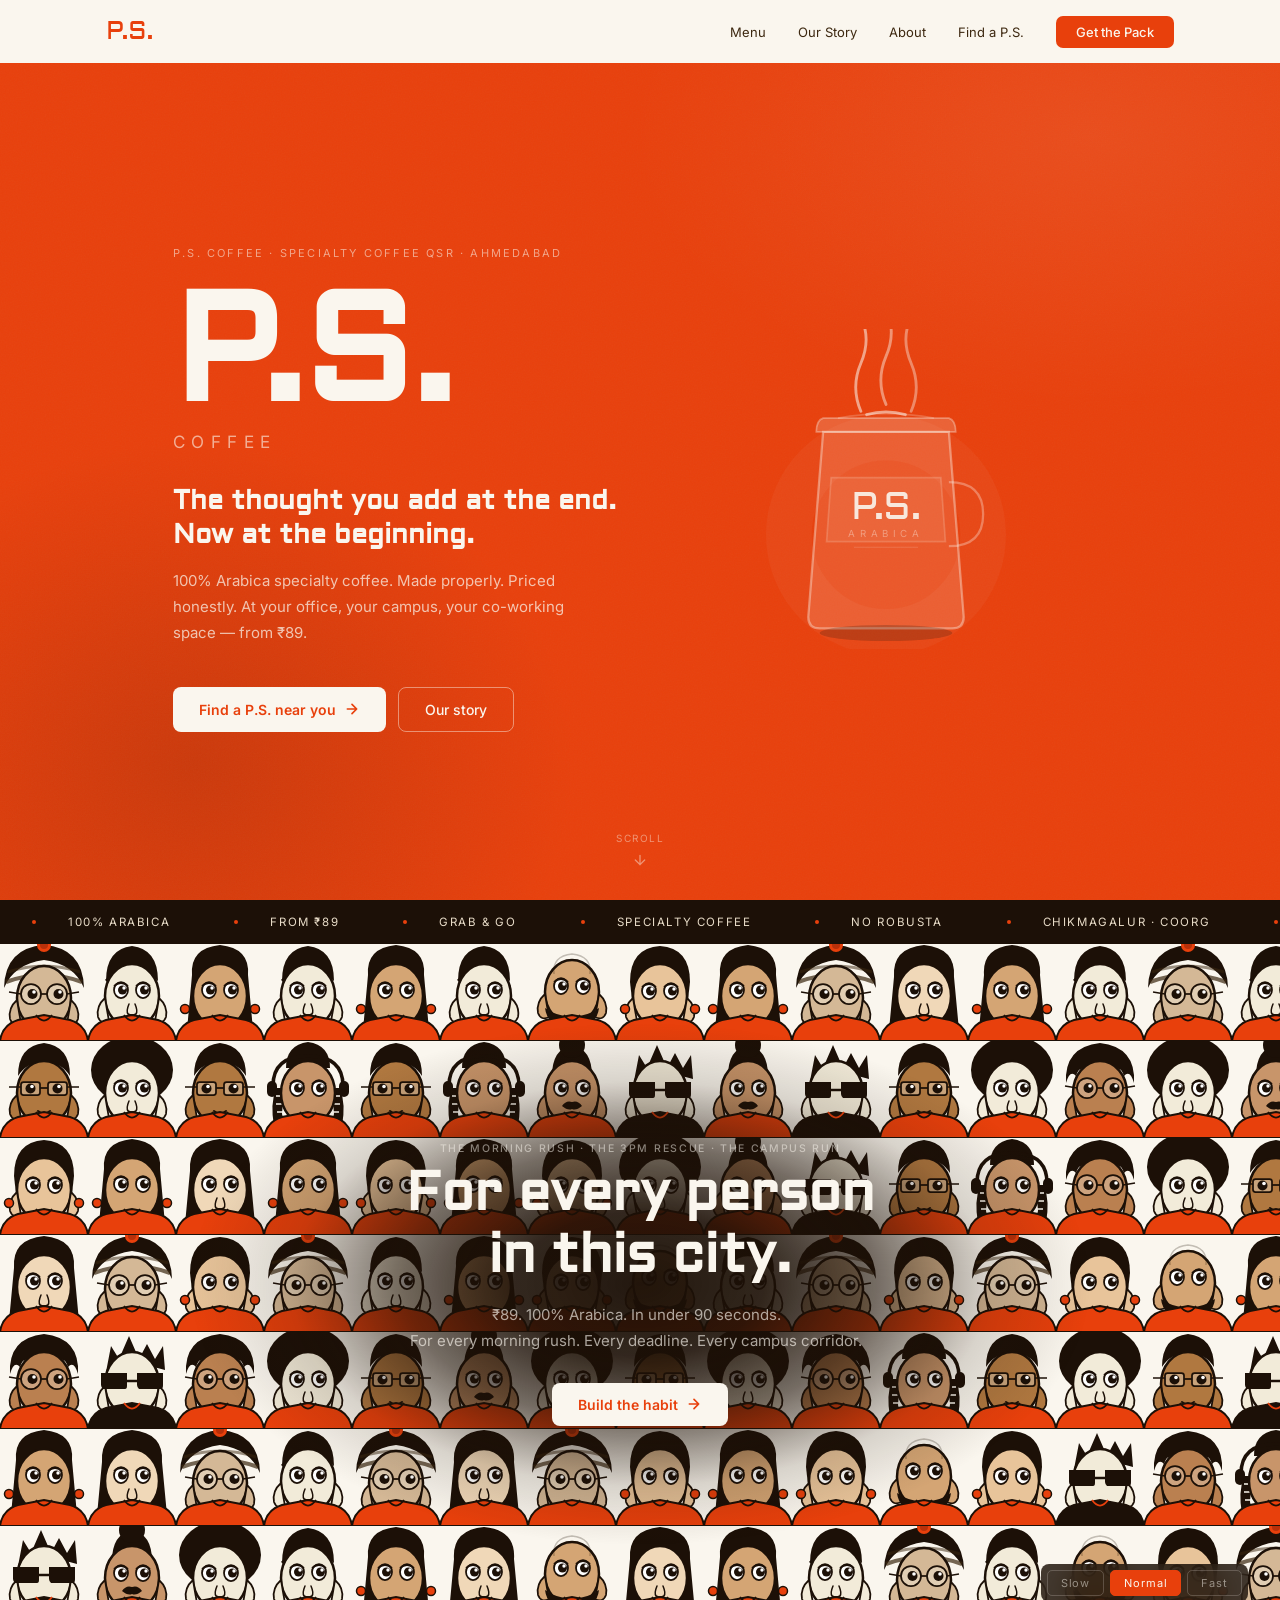
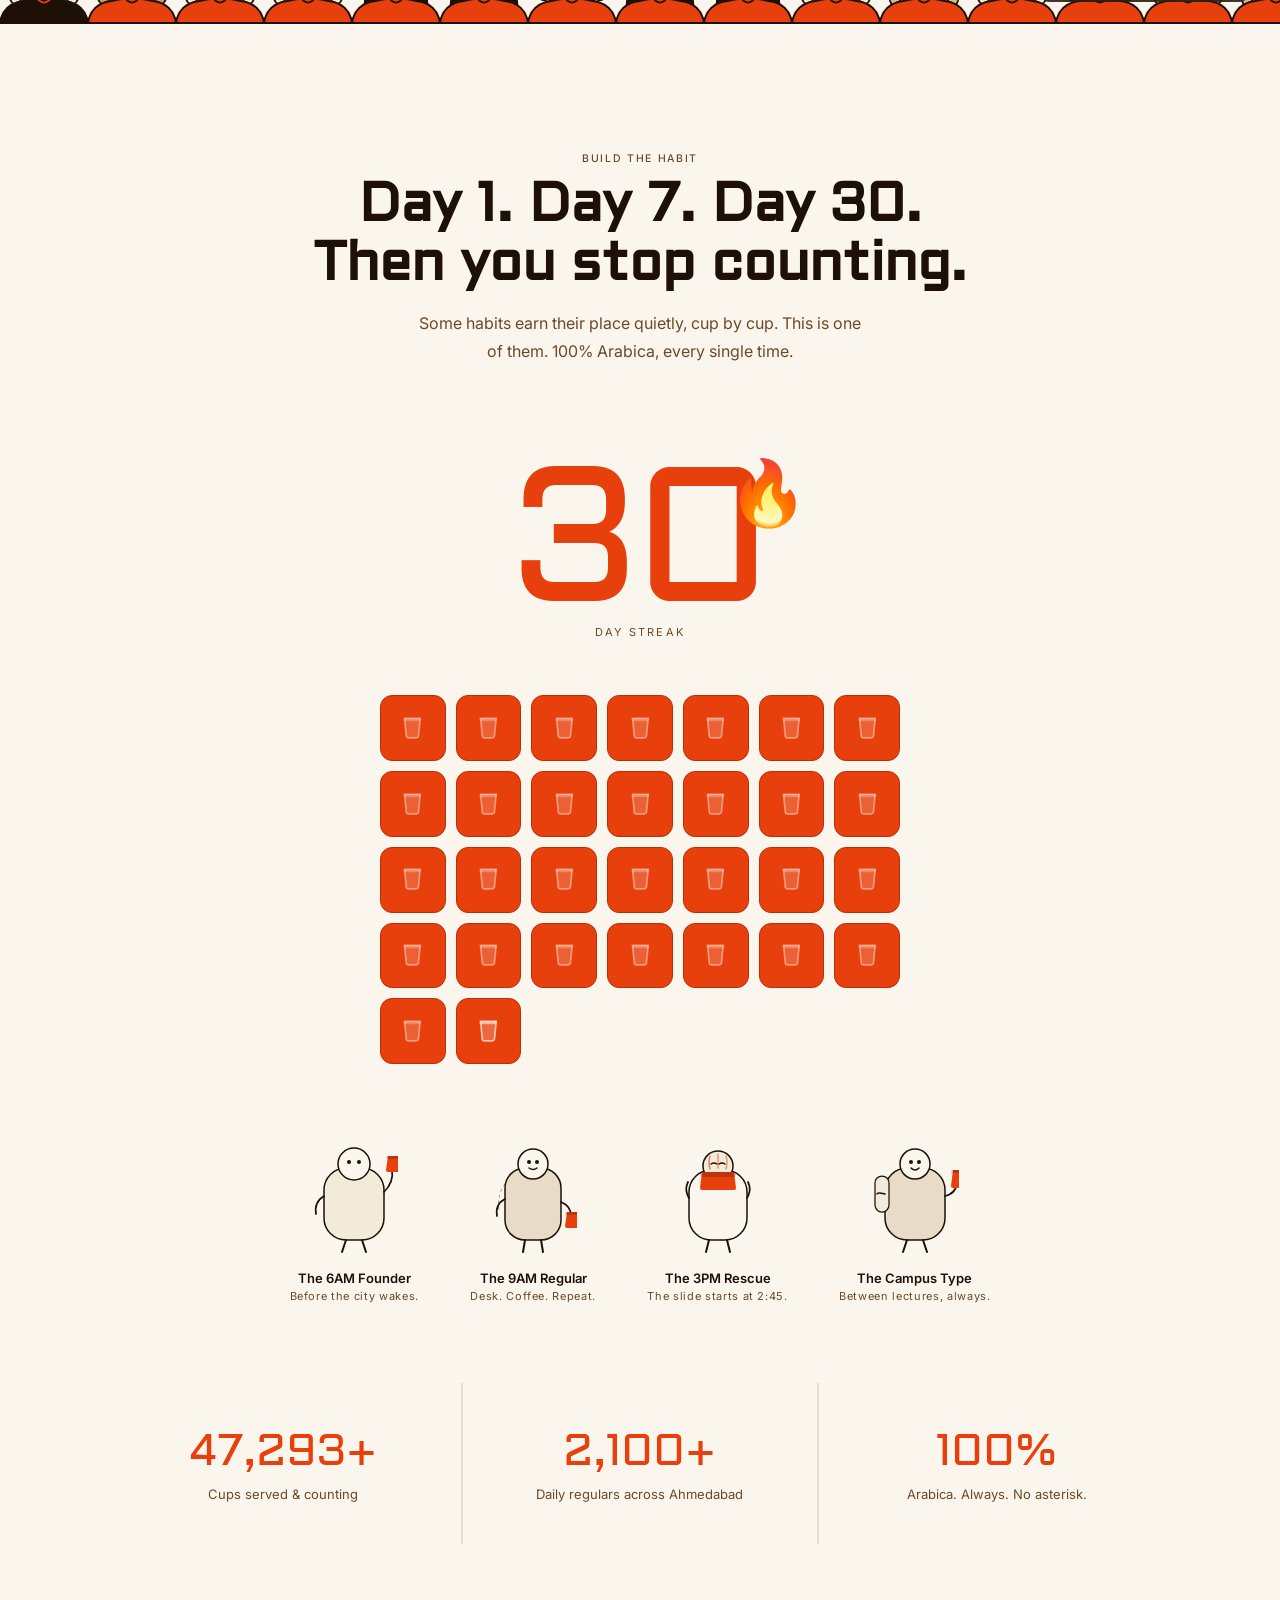
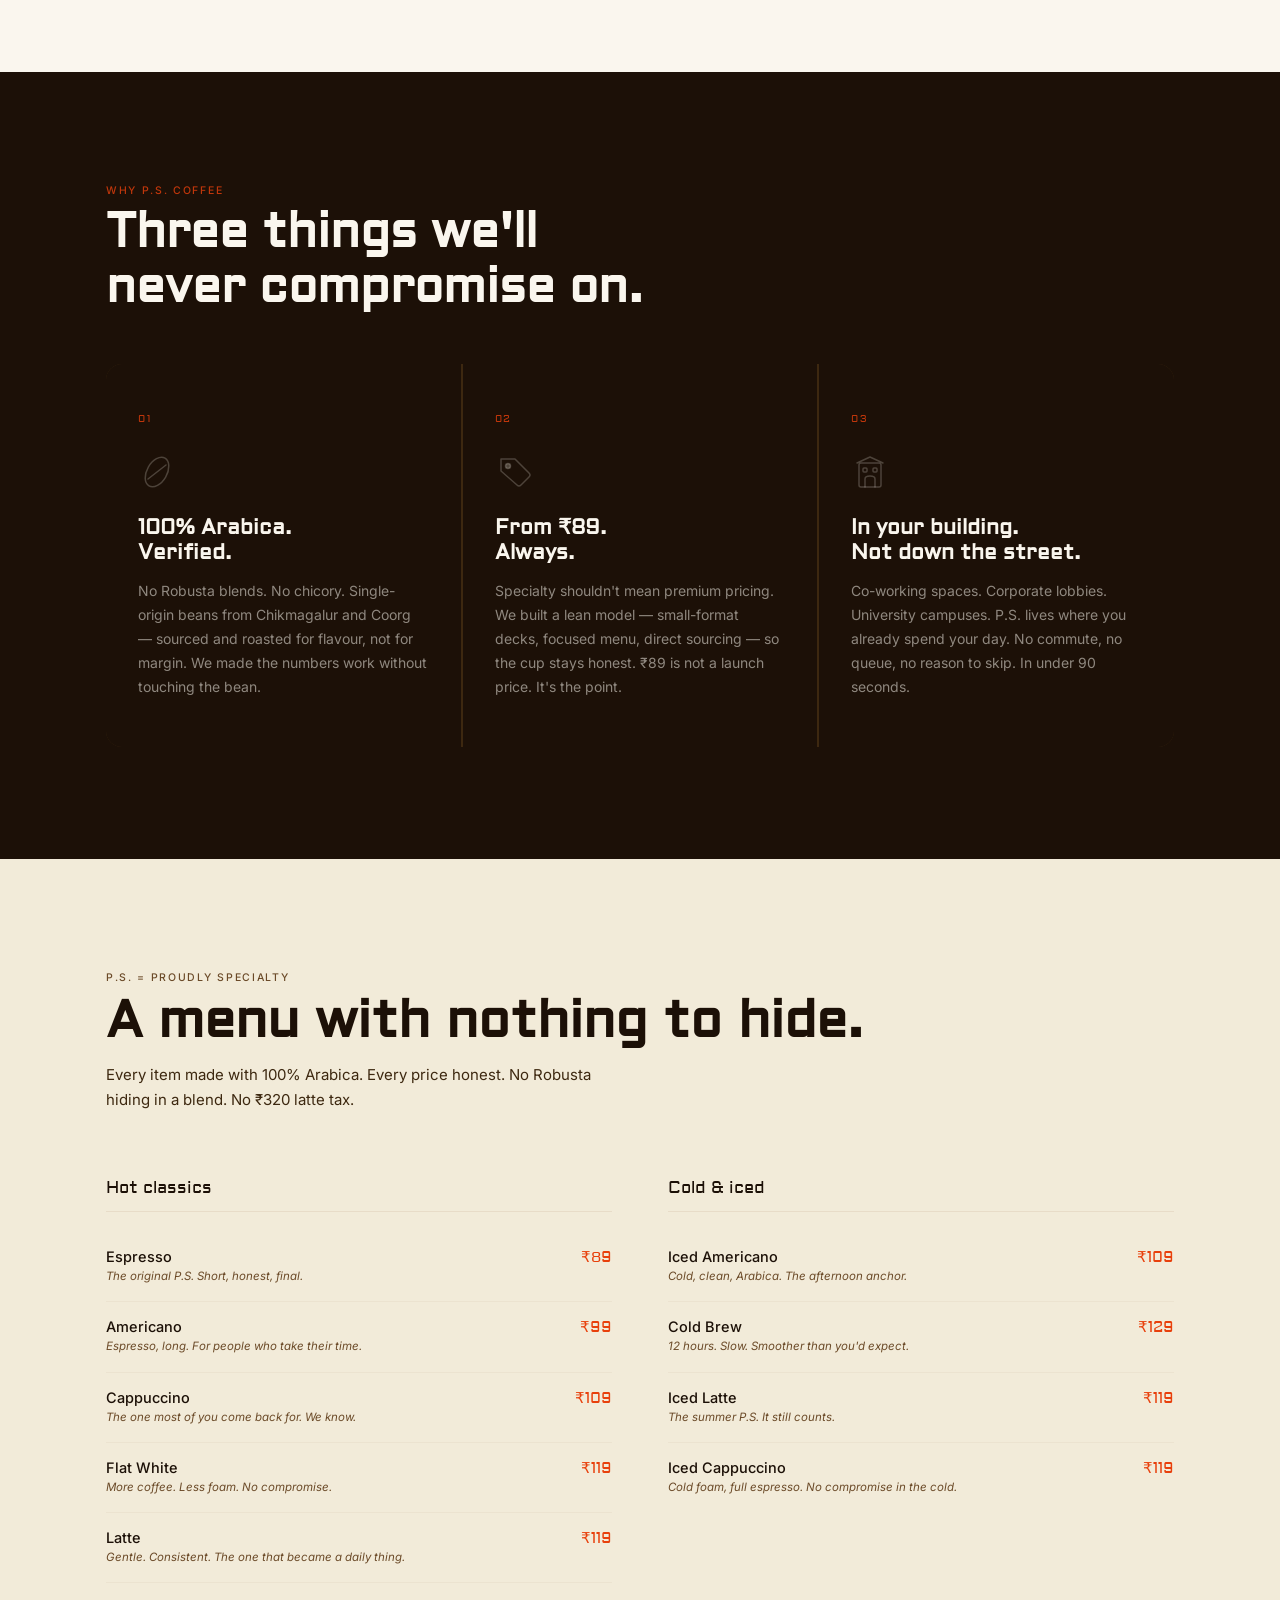
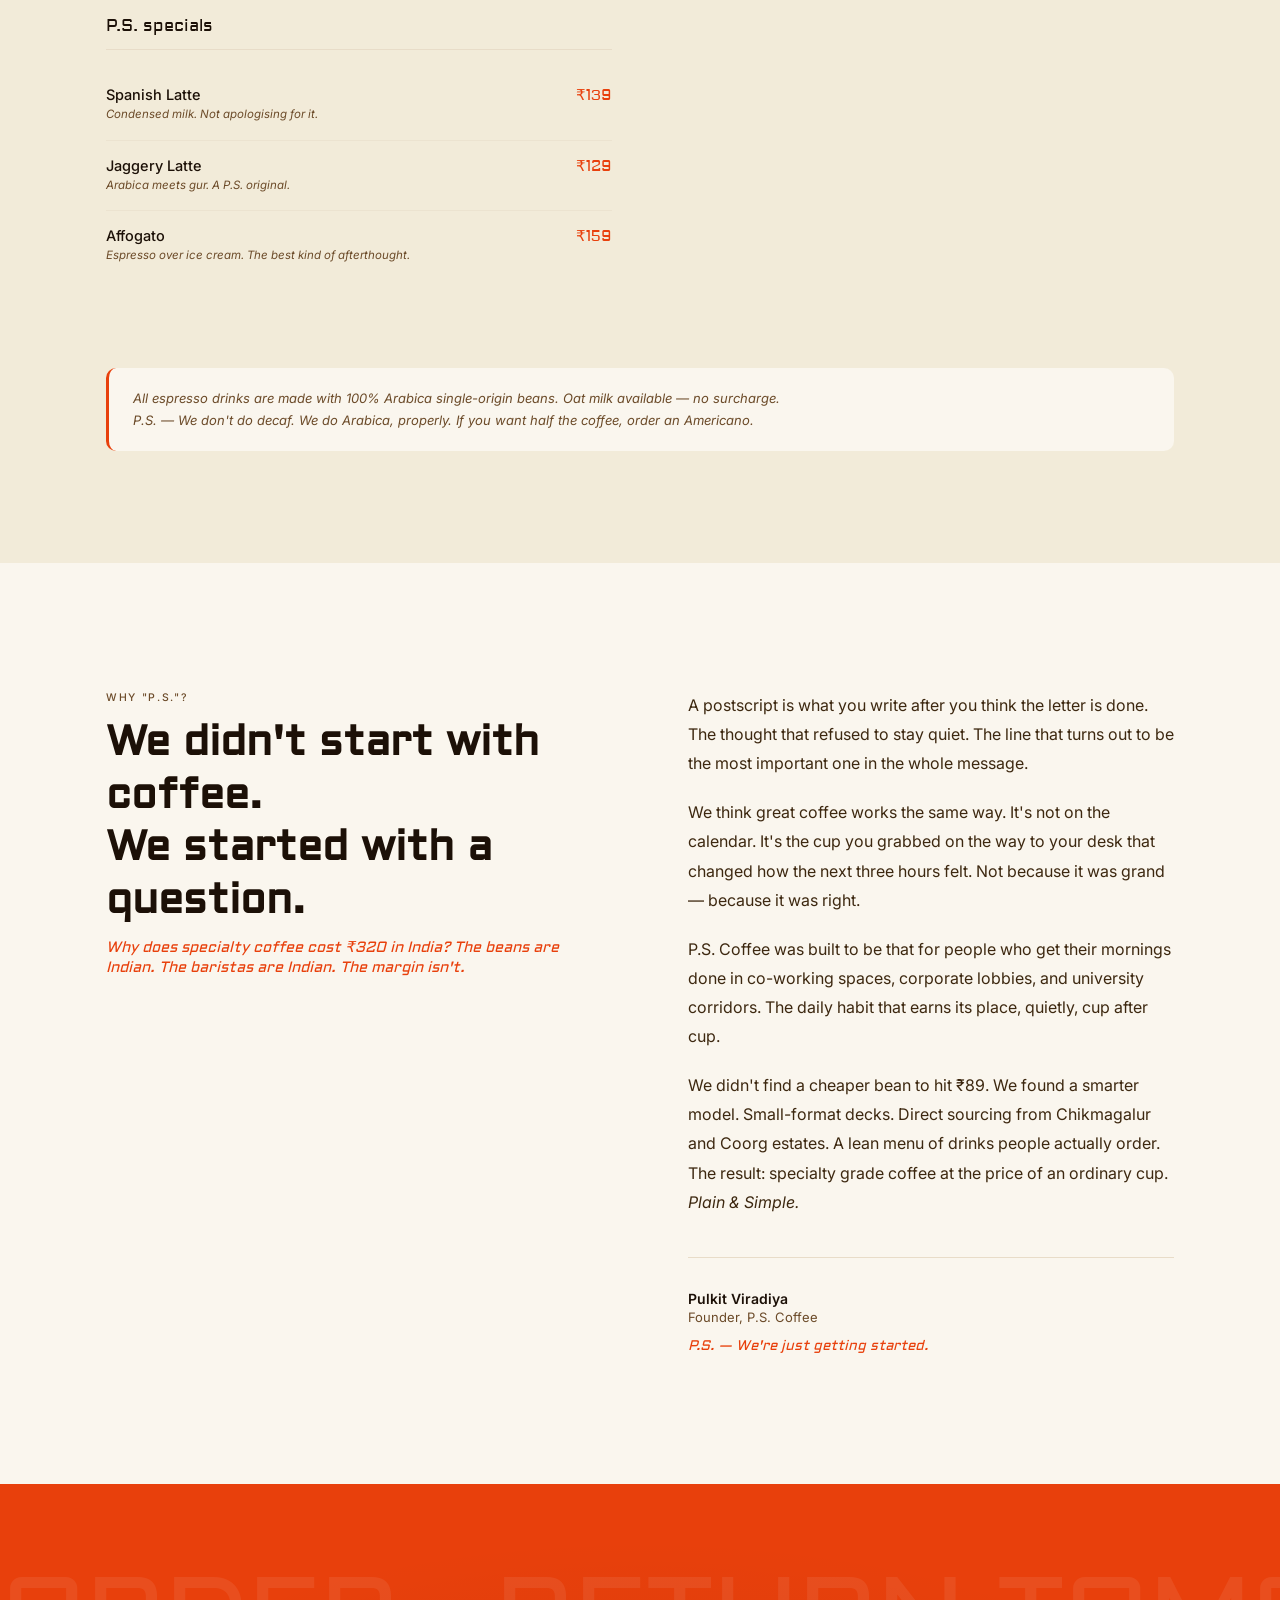
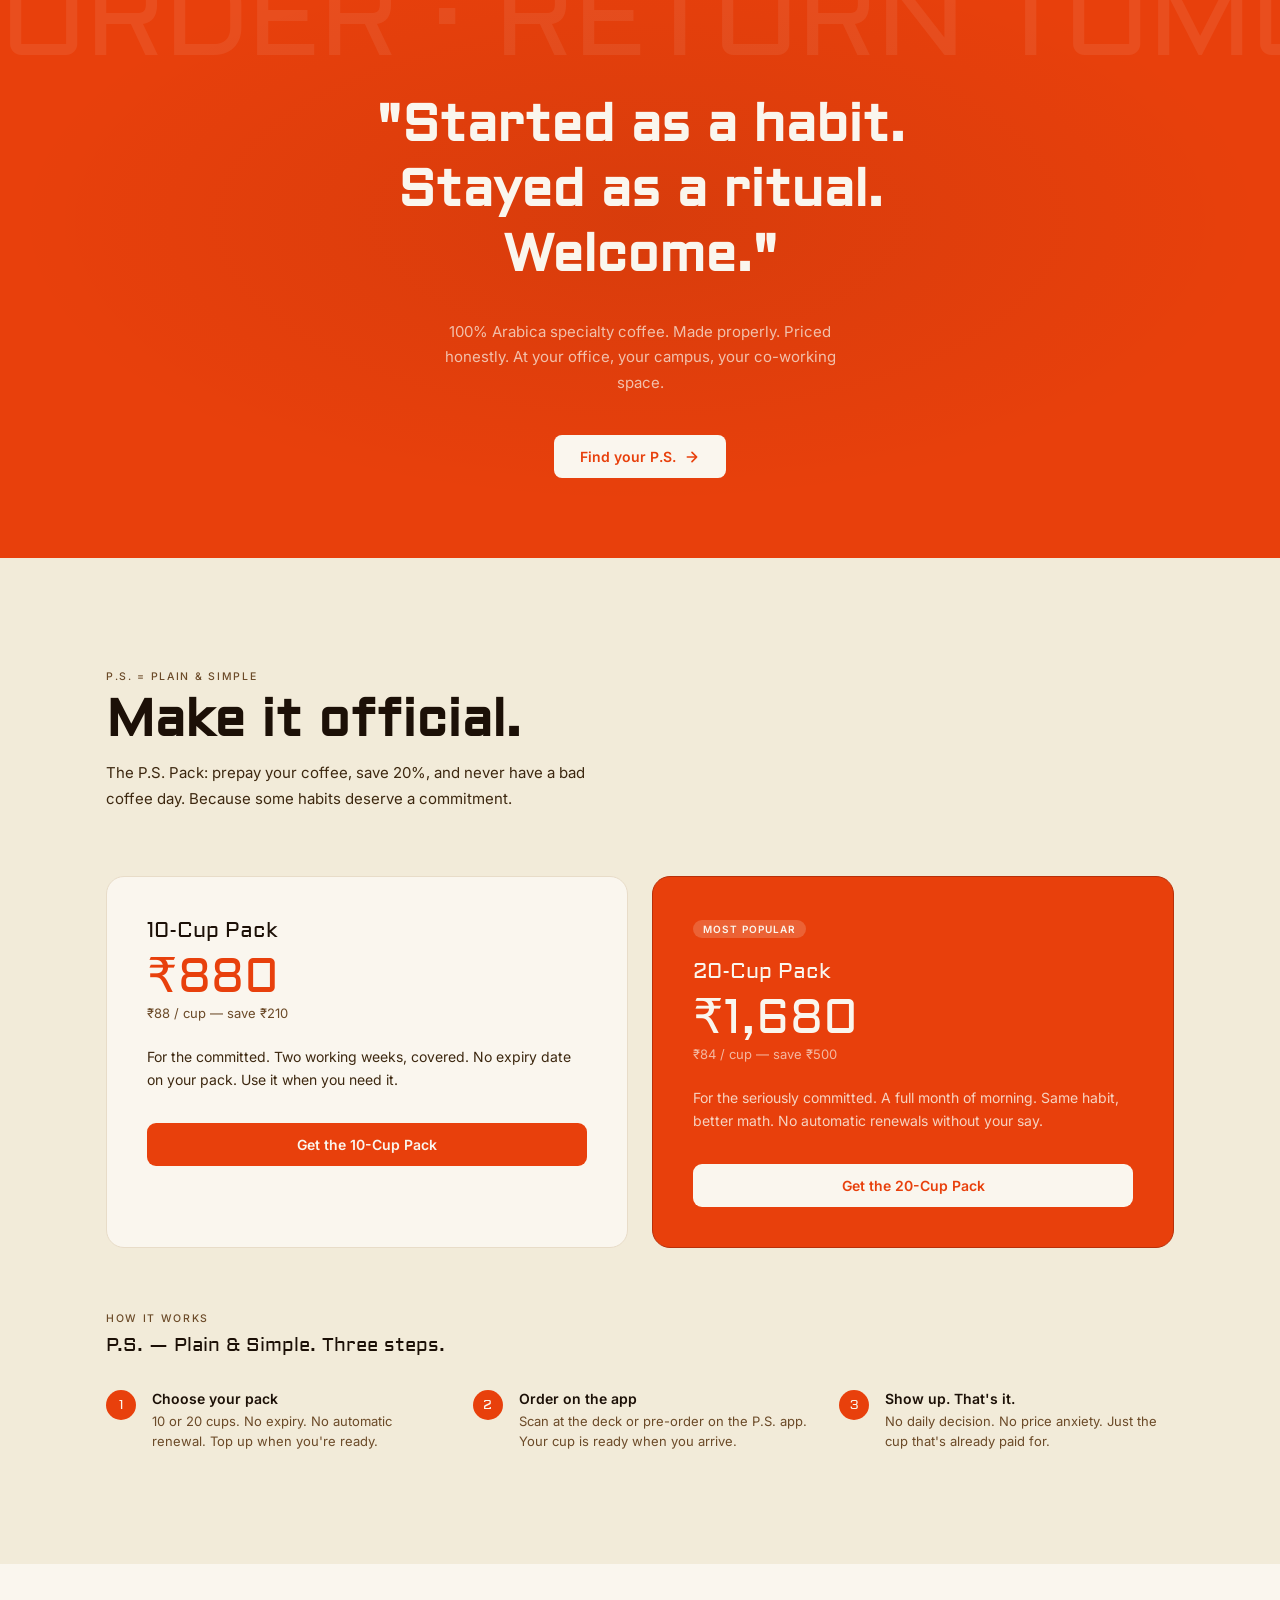
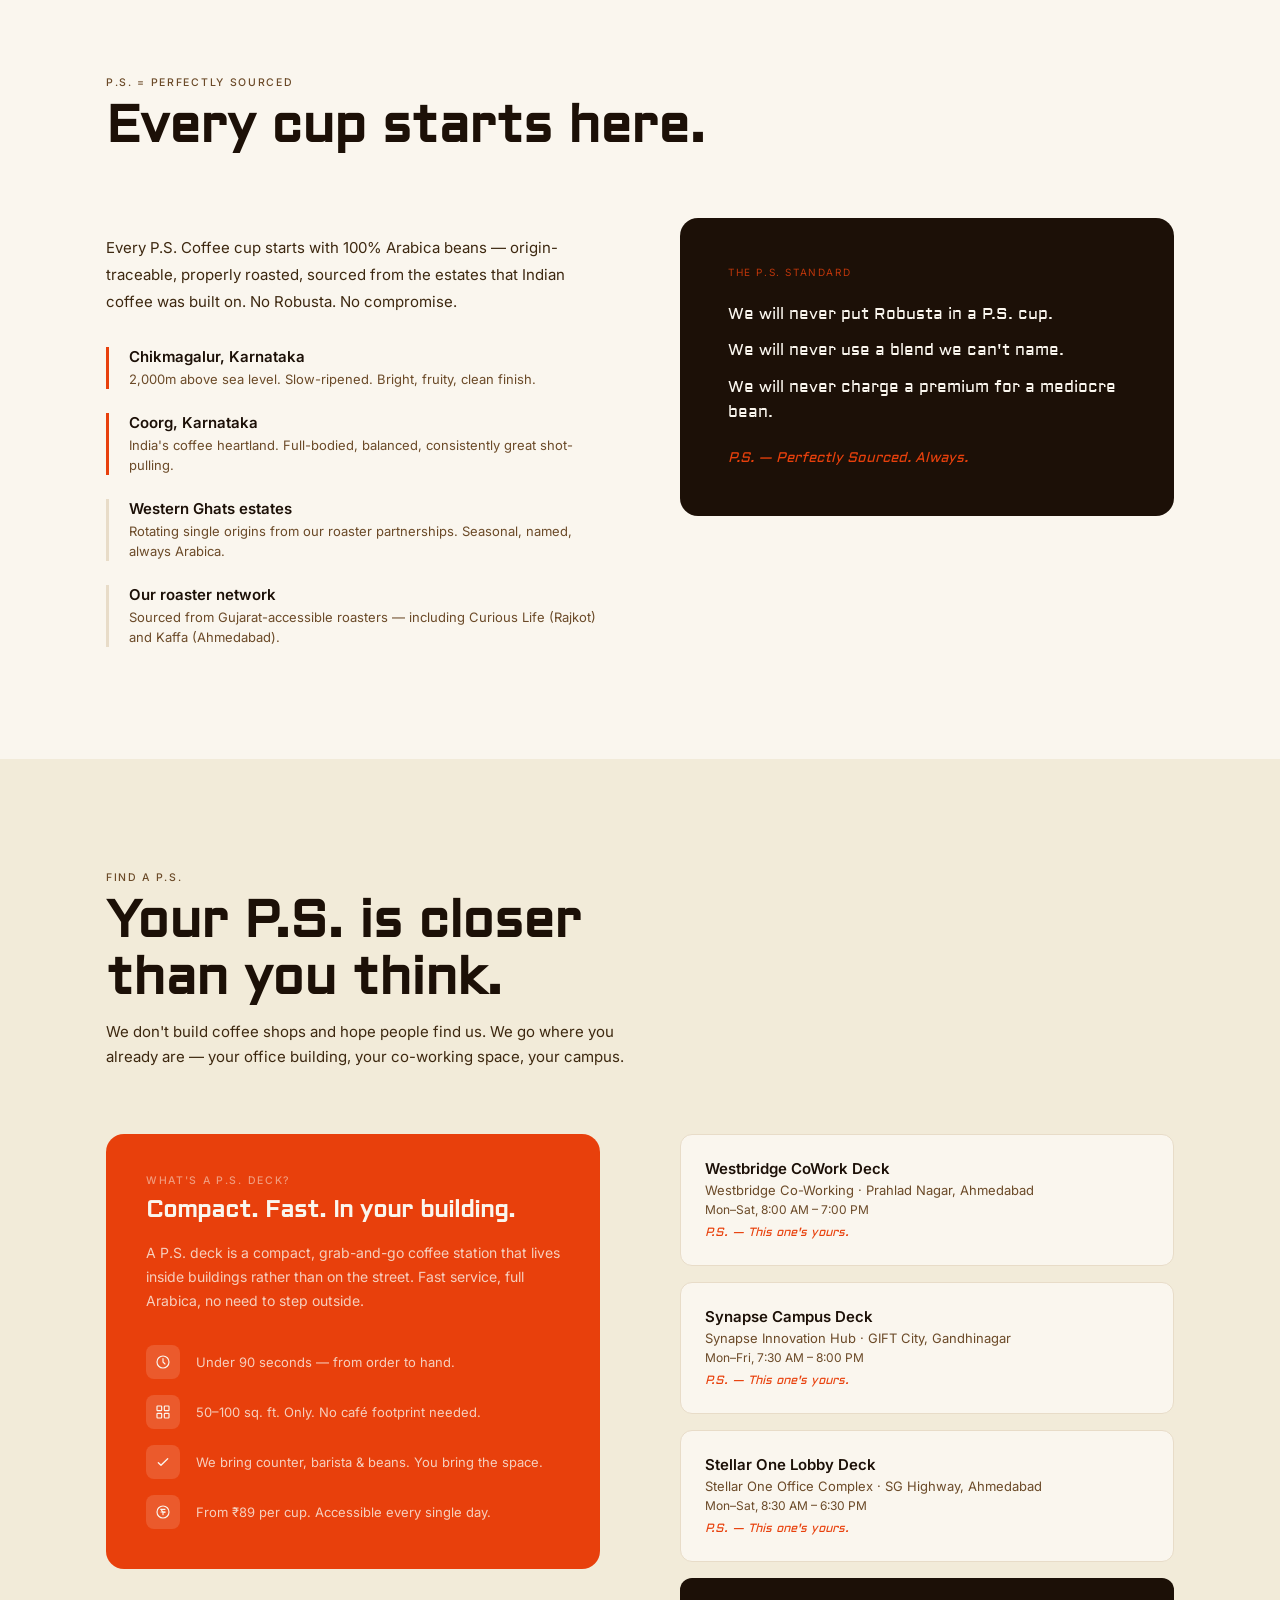
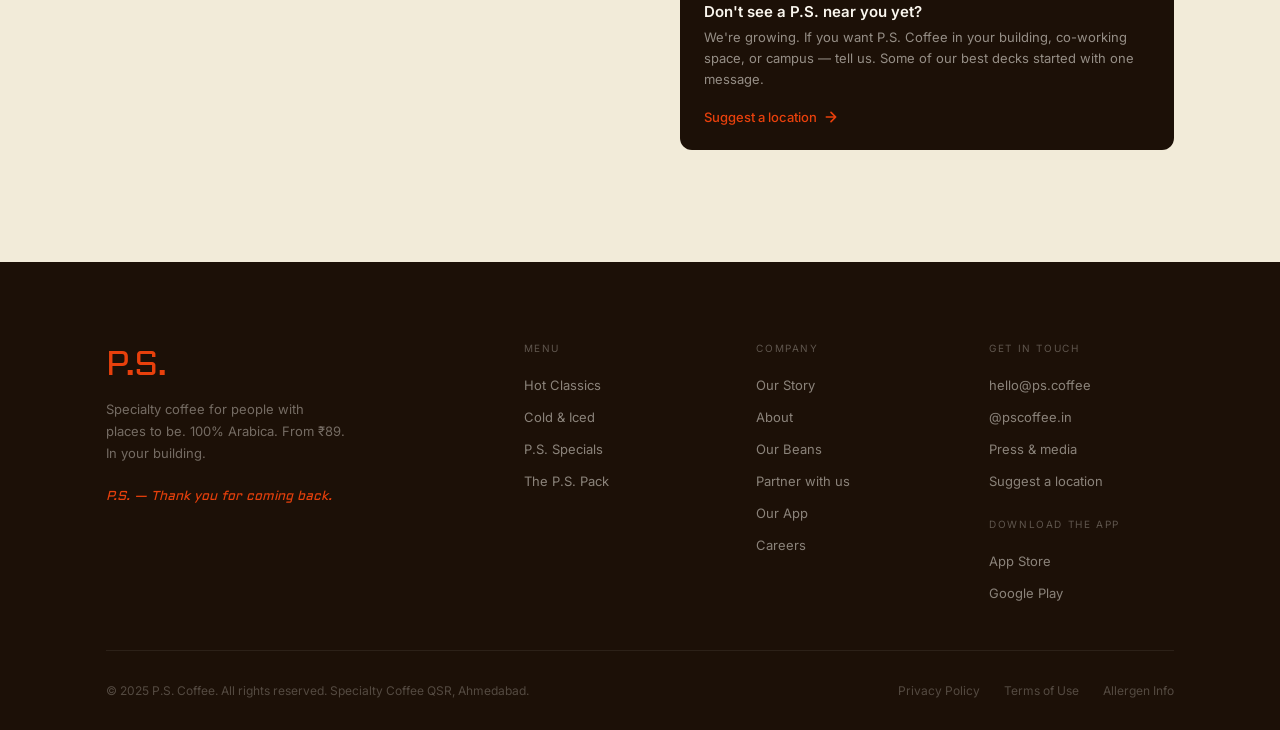
==== index.html @ 27331014 "Add full SEO metadata to all 6 pages Open Graph, Twitter Card, canonical, robots, keywords, hreflang" ====
<!DOCTYPE html>
<html lang="en">
<head>
  <meta charset="UTF-8">
  <meta name="viewport" content="width=device-width, initial-scale=1.0">
  <meta name="description" content="P.S. Coffee serves 100% Arabica specialty coffee from ₹89 at co-working spaces, corporate campuses, and universities across Ahmedabad. The habit you didn't know you needed.">
  <meta name="theme-color" content="#E8400C">
  <meta property="og:title" content="P.S. Coffee — The cup you didn't forget.">
  <meta property="og:description" content="100% Arabica. No shortcuts. No pretense. Specialty coffee for people with places to be, starting at ₹89.">
  <title>P.S. Coffee — Specialty Coffee from ₹89 | Ahmedabad</title>
  <!-- Open Graph -->
  <meta property="og:type" content="website">
  <meta property="og:url" content="https://ps.coffee/">
  <meta property="og:title" content="P.S. Coffee — The cup you didn't forget.">
  <meta property="og:description" content="100% Arabica. No shortcuts. No pretense. Specialty coffee for people with places to be, starting at ₹89.">
  <meta property="og:image" content="https://ps.coffee/og-image.jpg">
  <meta property="og:image:alt" content="A P.S. Coffee terracotta cup on a cream surface — 100% Arabica specialty coffee">
  <meta property="og:site_name" content="P.S. Coffee">
  <meta property="og:locale" content="en_IN">
  <!-- Twitter Card -->
  <meta name="twitter:card" content="summary_large_image">
  <meta name="twitter:site" content="@pscoffee_in">
  <meta name="twitter:title" content="P.S. Coffee — The cup you didn't forget.">
  <meta name="twitter:description" content="100% Arabica. No shortcuts. No pretense. Specialty coffee for people with places to be, starting at ₹89.">
  <meta name="twitter:image" content="https://ps.coffee/og-image.jpg">
  <!-- Technical SEO -->
  <link rel="canonical" href="https://ps.coffee/">
  <meta name="robots" content="index, follow">
  <meta name="keywords" content="specialty coffee Ahmedabad, arabica coffee Gujarat, grab and go coffee Ahmedabad, best coffee Ahmedabad, coffee near me, affordable specialty coffee India, P.S. Coffee, QSR coffee India">
  <link rel="alternate" hreflang="en-IN" href="https://ps.coffee/">
  <!-- JSON-LD Structured Data -->
  <script type="application/ld+json">
  {
    "@context": "https://schema.org",
    "@graph": [
      {
        "@type": "Organization",
        "@id": "https://ps.coffee/#organization",
        "name": "P.S. Coffee",
        "url": "https://ps.coffee",
        "logo": "https://ps.coffee/logo.png",
        "email": "hello@ps.coffee",
        "sameAs": ["https://www.instagram.com/pscoffee.in/"],
        "description": "P.S. Coffee is a specialty coffee QSR serving 100% Arabica from ₹89 at co-working spaces, offices, and campuses in Ahmedabad."
      },
      {
        "@type": ["CafeOrCoffeeShop", "LocalBusiness"],
        "@id": "https://ps.coffee/#business",
        "name": "P.S. Coffee",
        "description": "P.S. Coffee serves 100% Arabica specialty coffee from ₹89 at co-working spaces, corporate campuses, and universities across Ahmedabad.",
        "url": "https://ps.coffee",
        "email": "hello@ps.coffee",
        "priceRange": "₹89–₹159",
        "servesCuisine": "Coffee",
        "menu": "https://ps.coffee/menu",
        "address": {
          "@type": "PostalAddress",
          "addressLocality": "Ahmedabad",
          "addressRegion": "Gujarat",
          "addressCountry": "IN"
        },
        "image": "https://ps.coffee/og-image.jpg"
      },
      {
        "@type": "WebSite",
        "@id": "https://ps.coffee/#website",
        "url": "https://ps.coffee",
        "name": "P.S. Coffee",
        "publisher": { "@id": "https://ps.coffee/#organization" }
      }
    ]
  }
  </script>
  <link rel="preconnect" href="https://fonts.googleapis.com">
  <link rel="preconnect" href="https://fonts.gstatic.com" crossorigin>
  <link href="https://fonts.googleapis.com/css2?family=Aldrich&family=Inter:wght@300;400;500;600&display=swap" rel="stylesheet">

  <style>
    /* ─── VARIABLES ──────────────────────────────────────────── */
    :root {
      --tc:      #E8400C;
      --tc-dark: #B8300A;
      --tc-deep: #8A220A;
      --cream:   #FAF6EE;
      --cream2:  #F2EBD9;
      --cream3:  #E8DCC8;
      --ink:     #1C1007;
      --ink2:    #3D2810;
      --ink3:    #6B4A28;
      --font-d:  'Aldrich', sans-serif;
      --font-b:  'Inter', sans-serif;
      --mw:      1180px;
      --px:      clamp(1.25rem, 5vw, 3.5rem);
    }

    /* ─── RESET ──────────────────────────────────────────────── */
    *, *::before, *::after { box-sizing: border-box; margin: 0; padding: 0; }
    html { scroll-behavior: smooth; }
    body { font-family: var(--font-b); background: var(--cream); color: var(--ink); overflow-x: hidden; -webkit-font-smoothing: antialiased; }
    a { text-decoration: none; color: inherit; }
    img, svg { display: block; }

    /* ─── UTILS ──────────────────────────────────────────────── */
    .wrap   { max-width: var(--mw); margin: 0 auto; padding: 0 var(--px); }
    .eyebrow { font-size: 10.5px; font-weight: 500; letter-spacing: .16em; text-transform: uppercase; color: var(--ink3); }
    .eyebrow-light { font-size: 10.5px; font-weight: 500; letter-spacing: .16em; text-transform: uppercase; color: rgba(250,246,238,.5); }

    /* scroll reveal */
    .fade { opacity: 0; transform: translateY(28px); transition: opacity .7s ease, transform .7s ease; }
    .fade.in  { opacity: 1; transform: none; }
    .fade.d1  { transition-delay: .1s; }
    .fade.d2  { transition-delay: .2s; }
    .fade.d3  { transition-delay: .3s; }
    .fade.d4  { transition-delay: .45s; }

    /* ─── NAV ────────────────────────────────────────────────── */
    #nav {
      position: fixed; top: 0; left: 0; right: 0; z-index: 200;
      background: var(--cream);
      border-bottom: 1px solid transparent;
      transition: border-color .3s, box-shadow .3s;
    }
    #nav.stuck { border-color: var(--cream3); box-shadow: 0 2px 24px rgba(28,16,7,.06); }
    .nav-i {
      display: flex; align-items: center; justify-content: space-between;
      height: 62px;
    }
    .nav-logo { font-family: var(--font-d); font-size: 26px; color: var(--tc); letter-spacing: -1px; }
    .nav-links { display: flex; align-items: center; gap: 2rem; list-style: none; }
    .nav-links a { font-size: 13px; color: var(--ink2); transition: color .2s; }
    .nav-links a:hover { color: var(--tc); }
    .nav-cta {
      background: var(--tc); color: #FAF6EE !important;
      padding: 8px 20px; border-radius: 7px; font-weight: 500 !important;
      transition: background .2s !important;
    }
    .nav-cta:hover { background: var(--tc-dark) !important; }
    .ham { display: none; flex-direction: column; gap: 5px; cursor: pointer; padding: 4px; }
    .ham span { display: block; width: 22px; height: 1.5px; background: var(--ink); border-radius: 2px; transition: all .3s; }
    .ham.open span:nth-child(1) { transform: rotate(45deg) translate(4.5px,4.5px); }
    .ham.open span:nth-child(2) { opacity: 0; }
    .ham.open span:nth-child(3) { transform: rotate(-45deg) translate(4.5px,-4.5px); }

    /* mobile nav */
    .nav-mob {
      display: none; flex-direction: column;
      background: var(--cream); border-top: 1px solid var(--cream3);
      padding: 1.5rem var(--px) 2rem;
      gap: 1.25rem;
    }
    .nav-mob.open { display: flex; }
    .nav-mob a { font-size: 15px; color: var(--ink2); }
    .nav-mob .nav-cta { text-align: center; border-radius: 8px; padding: 12px; color: #FAF6EE !important; }

    /* ─── BUTTONS ────────────────────────────────────────────── */
    .btn-cream {
      display: inline-flex; align-items: center; gap: 8px;
      background: #FAF6EE; color: var(--tc);
      padding: 13px 26px; border-radius: 8px;
      font-size: 14px; font-weight: 600;
      transition: background .2s, transform .2s;
    }
    .btn-cream:hover { background: var(--cream2); transform: translateY(-1px); }
    .btn-outline-cream {
      display: inline-flex; align-items: center; gap: 8px;
      border: 1.5px solid rgba(250,246,238,.45); color: #FAF6EE;
      padding: 13px 26px; border-radius: 8px;
      font-size: 14px; font-weight: 500;
      transition: border-color .2s, background .2s;
    }
    .btn-outline-cream:hover { border-color: rgba(250,246,238,.9); background: rgba(250,246,238,.07); }
    .btn-tc {
      display: inline-flex; align-items: center; gap: 8px;
      background: var(--tc); color: #FAF6EE;
      padding: 13px 26px; border-radius: 8px;
      font-size: 14px; font-weight: 600;
      transition: background .2s, transform .2s;
      border: none; cursor: pointer;
    }
    .btn-tc:hover { background: var(--tc-dark); transform: translateY(-1px); }
    .arrow-icon { width:16px; height:16px; flex-shrink:0; }

    /* ─── HERO ───────────────────────────────────────────────── */
    #hero {
      min-height: 100vh; background: var(--tc);
      display: flex; flex-direction: column; justify-content: center;
      padding-top: 62px; position: relative; overflow: hidden;
    }
    #hero::before {
      content: ''; position: absolute; inset: 0;
      background:
        radial-gradient(ellipse 60% 50% at 85% 15%, rgba(250,246,238,.07) 0%, transparent 60%),
        radial-gradient(ellipse 50% 60% at 15% 85%, rgba(28,16,7,.14) 0%, transparent 60%);
      pointer-events: none;
    }
    /* subtle grain overlay */
    #hero::after {
      content: ''; position: absolute; inset: 0; pointer-events: none;
      opacity: .04;
      background-image: url("data:image/svg+xml,%3Csvg xmlns='http://www.w3.org/2000/svg' width='300' height='300'%3E%3Cfilter id='n'%3E%3CfeTurbulence type='fractalNoise' baseFrequency='.75' numOctaves='4' stitchTiles='stitch'/%3E%3C/filter%3E%3Crect width='300' height='300' filter='url(%23n)' opacity='1'/%3E%3C/svg%3E");
    }
    .hero-grid {
      display: grid; grid-template-columns: 1fr 1fr;
      gap: 3rem; align-items: center;
      min-height: calc(100vh - 62px);
      padding: 5rem 0 4rem;
      position: relative; z-index: 2;
    }
    .hero-ey { font-size: 11px; letter-spacing: .2em; text-transform: uppercase; color: rgba(250,246,238,.55); margin-bottom: 1.5rem; }
    .hero-mark { font-family: var(--font-d); font-size: clamp(80px,12vw,152px); color: #FAF6EE; line-height: .92; letter-spacing: -3px; }
    .hero-sub  { font-size: clamp(13px,1.8vw,17px); letter-spacing: .38em; text-transform: uppercase; color: rgba(250,246,238,.6); margin: .5rem 0 2rem; }
    .hero-tag  { font-family: var(--font-d); font-size: clamp(18px,2.4vw,27px); color: #FAF6EE; line-height: 1.25; margin-bottom: 1rem; }
    .hero-desc { font-size: 15px; color: rgba(250,246,238,.72); line-height: 1.75; max-width: 420px; margin-bottom: 2.5rem; }
    .hero-actions { display: flex; gap: 12px; flex-wrap: wrap; }

    /* ── hero cup ── */
    .hero-vis { display: flex; justify-content: center; align-items: center; position: relative; }

    @keyframes float { 0%,100%{ transform:translateY(0); } 50%{ transform:translateY(-14px); } }
    @keyframes steam1 { 0%,100%{opacity:0;transform:translateY(0) scaleX(1);} 40%{opacity:.75;} 70%{opacity:.5;transform:translateY(-32px) scaleX(1.2);} }
    @keyframes steam2 { 0%,100%{opacity:0;transform:translateY(0);} 40%{opacity:.6;} 70%{opacity:.35;transform:translateY(-38px) scaleX(.85);} }
    @keyframes steam3 { 0%,100%{opacity:0;transform:translateY(0) scaleX(1);} 40%{opacity:.55;} 70%{opacity:.3;transform:translateY(-28px) scaleX(1.1);} }

    .cup-svg { animation: float 4.5s ease-in-out infinite; transform-origin: center bottom; }
    .st1 { animation: steam1 2.8s ease-in-out infinite; }
    .st2 { animation: steam2 2.8s ease-in-out infinite .5s; }
    .st3 { animation: steam3 2.8s ease-in-out infinite 1s; }

    /* scroll hint */
    .scroll-hint {
      position: absolute; bottom: 2rem; left: 50%; transform: translateX(-50%);
      display: flex; flex-direction: column; align-items: center; gap: 8px;
      opacity: .45; z-index: 3;
    }
    .scroll-hint span { font-size: 10px; letter-spacing: .15em; text-transform: uppercase; color: #FAF6EE; }
    @keyframes bounce-y { 0%,100%{transform:translateY(0);} 55%{transform:translateY(6px);} }
    .scroll-hint svg { animation: bounce-y 2s ease-in-out infinite; }

    /* ─── MARQUEE ────────────────────────────────────────────── */
    .mq-wrap { background: var(--ink); overflow: hidden; padding: 15px 0; }
    .mq-track { display: flex; width: max-content; animation: ticker 22s linear infinite; }
    @keyframes ticker { 0%{transform:translateX(0);} 100%{transform:translateX(-50%);} }
    .mq-item {
      display: flex; align-items: center; gap: 2rem;
      padding: 0 2rem; white-space: nowrap;
      font-size: 11.5px; letter-spacing: .14em; text-transform: uppercase; color: var(--cream3);
    }
    .mq-dot { width: 4px; height: 4px; border-radius: 50%; background: var(--tc); flex-shrink: 0; }

    /* ─── HABIT SECTION ──────────────────────────────────────── */
    #habit { background: var(--cream); padding: 8rem 0; overflow: hidden; }
    .habit-hd { text-align: center; margin-bottom: 5rem; }
    .habit-title { font-family: var(--font-d); font-size: clamp(30px,5vw,54px); color: var(--ink); line-height: 1.1; margin: .6rem 0 1rem; }
    .habit-sub   { font-size: 16px; color: var(--ink3); max-width: 460px; margin: 0 auto; line-height: 1.75; }

    /* day counter */
    .day-cnt-wrap { display: flex; justify-content: center; margin-bottom: 3.5rem; }
    .day-cnt { text-align: center; position: relative; }
    .cnt-num {
      font-family: var(--font-d);
      font-size: clamp(96px,16vw,192px);
      color: var(--tc); line-height: 1; letter-spacing: -5px;
      position: relative; display: inline-block;
    }
    .cnt-flame {
      position: absolute; right: -2.5rem; top: .5rem;
      font-size: clamp(36px,6vw,64px);
      opacity: 0; transform: scale(.6);
      transition: opacity .5s ease, transform .5s cubic-bezier(.34,1.56,.64,1);
    }
    .cnt-flame.show { opacity: 1; transform: scale(1); }
    .cnt-lbl { font-size: 11px; letter-spacing: .2em; text-transform: uppercase; color: var(--ink3); margin-top: -.75rem; }

    /* streak grid */
    .streak-grid {
      display: grid; grid-template-columns: repeat(7, 1fr);
      gap: 10px; max-width: 520px; margin: 0 auto 4rem;
    }
    .s-cup {
      aspect-ratio: 1; border-radius: 12px;
      background: var(--cream2); border: 1.5px solid var(--cream3);
      display: flex; align-items: center; justify-content: center;
      opacity: 0; transform: scale(.65);
      transition: opacity .35s ease, transform .35s cubic-bezier(.34,1.56,.64,1), background .3s, border-color .3s;
    }
    .s-cup.vis   { opacity: 1; transform: scale(1); }
    .s-cup.full  { background: var(--tc); border-color: var(--tc-dark); }
    .s-cup.today { background: var(--tc); border-color: var(--tc-dark); animation: today-glow 2.2s ease-in-out infinite; }
    @keyframes today-glow {
      0%,100% { box-shadow: 0 0 0 3px rgba(232,64,12,.2); }
      50%      { box-shadow: 0 0 0 9px rgba(232,64,12,.08); }
    }
    .cup-ico { width: 42%; height: 42%; }

    /* characters (peeeeps-inspired) */
    .chars-row {
      display: flex; justify-content: center;
      gap: clamp(1.5rem, 4vw, 4rem);
      flex-wrap: wrap; margin-top: 5rem;
    }
    .char-card { text-align: center; opacity: 0; transform: translateY(40px); transition: opacity .6s ease, transform .6s cubic-bezier(.34,1.4,.64,1); }
    .char-card.in { opacity: 1; transform: none; }
    .char-card:nth-child(2) { transition-delay: .12s; }
    .char-card:nth-child(3) { transition-delay: .24s; }
    .char-card:nth-child(4) { transition-delay: .36s; }

    .char-fig { width: 88px; height: 110px; margin: 0 auto 1rem; }
    @keyframes bob { 0%,100%{transform:translateY(0);} 50%{transform:translateY(-7px);} }
    .char-fig svg { animation: bob 3.5s ease-in-out infinite; }
    .char-card:nth-child(2) .char-fig svg { animation-delay: .5s; }
    .char-card:nth-child(3) .char-fig svg { animation-delay: 1s; }
    .char-card:nth-child(4) .char-fig svg { animation-delay: 1.5s; }
    .char-lbl  { font-size: 13px; font-weight: 600; color: var(--ink); margin-bottom: 3px; }
    .char-time { font-size: 11px; color: var(--ink3); letter-spacing: .06em; }

    /* stats strip */
    .habit-stats {
      display: grid; grid-template-columns: repeat(3,1fr);
      gap: 2px; margin-top: 5rem;
      background: var(--cream3); border-radius: 16px; overflow: hidden;
    }
    .stat-box { background: var(--cream); padding: 2.5rem 1.5rem; text-align: center; }
    .stat-n { font-family: var(--font-d); font-size: clamp(28px,4vw,44px); color: var(--tc); margin-bottom: .4rem; }
    .stat-l { font-size: 13px; color: var(--ink3); line-height: 1.45; }

    /* ─── WHY PS ─────────────────────────────────────────────── */
    #why { background: var(--ink); padding: 7rem 0; }
    .why-head { margin-bottom: 3rem; }
    .why-title { font-family: var(--font-d); font-size: clamp(28px,4.5vw,48px); color: #FAF6EE; margin-top: .5rem; line-height: 1.15; }
    .pillars {
      display: grid; grid-template-columns: repeat(3,1fr);
      gap: 2px; background: var(--ink2); border-radius: 16px; overflow: hidden;
    }
    .pillar { background: var(--ink); padding: 3rem 2rem; position: relative; overflow: hidden; }
    .pillar::after {
      content: ''; position: absolute; top: 0; left: 0; right: 0; height: 2px;
      background: var(--tc); transform: scaleX(0); transform-origin: left;
      transition: transform .4s ease;
    }
    .pillar:hover::after { transform: scaleX(1); }
    .p-num { font-size: 10px; letter-spacing: .18em; color: var(--tc); font-family: var(--font-d); margin-bottom: 1.75rem; opacity: .8; }
    .p-icon { width: 38px; height: 38px; color: rgba(250,246,238,.22); margin-bottom: 1.5rem; }
    .p-title { font-family: var(--font-d); font-size: 21px; color: #FAF6EE; margin-bottom: .875rem; line-height: 1.2; }
    .p-desc  { font-size: 14px; color: rgba(250,246,238,.52); line-height: 1.72; }

    /* ─── MENU ───────────────────────────────────────────────── */
    #menu { background: var(--cream2); padding: 7rem 0; }
    .sec-hd { margin-bottom: 4rem; }
    .sec-title { font-family: var(--font-d); font-size: clamp(30px,5vw,52px); color: var(--ink); margin-top: .5rem; line-height: 1.1; }
    .sec-desc { font-size: 15px; color: var(--ink2); line-height: 1.72; max-width: 520px; margin-top: .75rem; }

    .menu-cols { display: grid; grid-template-columns: 1fr 1fr; gap: 3.5rem; }
    .menu-cat-title {
      font-family: var(--font-d); font-size: 17px; color: var(--ink);
      margin-bottom: 1.25rem; padding-bottom: .75rem;
      border-bottom: 1px solid var(--cream3);
    }
    .mi { display: flex; justify-content: space-between; align-items: flex-start; padding: 1rem 0; border-bottom: 1px solid rgba(232,220,200,.5); gap: 1rem; }
    .mi:last-child { border-bottom: none; }
    .mi-name { font-size: 14.5px; font-weight: 500; color: var(--ink); margin-bottom: 3px; }
    .mi-desc { font-size: 11.5px; color: var(--ink3); font-style: italic; line-height: 1.5; }
    .mi-price { font-family: var(--font-d); font-size: 15px; color: var(--tc); flex-shrink: 0; }
    .menu-note {
      margin-top: 2rem; grid-column: 1 / -1;
      font-size: 13px; color: var(--ink3); font-style: italic; line-height: 1.65;
      padding: 1.25rem 1.5rem; background: var(--cream); border-radius: 10px;
      border-left: 3px solid var(--tc);
    }

    /* ─── MANIFESTO ──────────────────────────────────────────── */
    #story { background: var(--cream); padding: 8rem 0; }
    .story-inner { display: grid; grid-template-columns: 1fr 1fr; gap: 6rem; align-items: start; }
    .story-left { position: sticky; top: 80px; }
    .story-quote { font-family: var(--font-d); font-size: clamp(26px,3.5vw,42px); color: var(--ink); line-height: 1.25; }
    .story-body  { font-size: 16px; color: var(--ink2); line-height: 1.82; }
    .story-body p + p { margin-top: 1.25rem; }
    .story-sign  { margin-top: 2.5rem; padding-top: 2rem; border-top: 1px solid var(--cream3); }
    .story-name  { font-size: 14px; font-weight: 600; color: var(--ink); }
    .story-role  { font-size: 13px; color: var(--ink3); margin-top: 2px; }
    .story-ps    { font-size: 14px; color: var(--tc); font-style: italic; font-family: var(--font-d); margin-top: .75rem; }

    /* ─── PROMISE STRIP ──────────────────────────────────────── */
    #promise { background: var(--tc); padding: 5rem 0; overflow: hidden; position: relative; }
    #promise::before {
      content: ''; position: absolute; inset: 0;
      background: radial-gradient(ellipse 70% 60% at 50% 50%, rgba(28,16,7,.08) 0%, transparent 70%);
    }
    .promise-bg-text {
      font-family: var(--font-d); font-size: clamp(56px,10vw,112px);
      color: rgba(250,246,238,.08); white-space: nowrap; line-height: 1;
      letter-spacing: -2px; text-transform: uppercase; pointer-events: none;
      margin-bottom: 1rem;
      animation: ticker 18s linear infinite;
      width: max-content;
    }
    .promise-body { position: relative; z-index: 2; text-align: center; padding: 0 var(--px); }
    .promise-main { font-family: var(--font-d); font-size: clamp(28px,4.5vw,52px); color: #FAF6EE; line-height: 1.25; max-width: 700px; margin: 0 auto 2rem; }
    .promise-sub  { font-size: 15px; color: rgba(250,246,238,.7); max-width: 440px; margin: 0 auto 2.5rem; line-height: 1.7; }

    /* ─── PS PACK ────────────────────────────────────────────── */
    #pack { background: var(--cream2); padding: 7rem 0; }
    .pack-cards { display: grid; grid-template-columns: 1fr 1fr; gap: 1.5rem; margin-top: 3rem; }
    .pack-card {
      border-radius: 18px; padding: 2.5rem;
      border: 1.5px solid var(--cream3); background: var(--cream);
      transition: transform .3s, box-shadow .3s;
    }
    .pack-card:hover { transform: translateY(-5px); box-shadow: 0 24px 48px rgba(28,16,7,.07); }
    .pack-card.hot { background: var(--tc); border-color: var(--tc-dark); }
    .pack-badge {
      font-size: 10px; font-weight: 600; letter-spacing: .1em; text-transform: uppercase;
      background: rgba(250,246,238,.18); color: #FAF6EE;
      padding: 3px 10px; border-radius: 20px; display: inline-block; margin-bottom: 1.25rem;
    }
    .pack-n { font-family: var(--font-d); font-size: 21px; margin-bottom: .5rem; }
    .pack-price { font-family: var(--font-d); font-size: 48px; line-height: 1; margin-bottom: .25rem; }
    .pack-per { font-size: 13px; margin-bottom: 1.5rem; }
    .pack-card:not(.hot) .pack-n, .pack-card:not(.hot) .pack-price { color: var(--ink); }
    .pack-card:not(.hot) .pack-price { color: var(--tc); }
    .pack-card:not(.hot) .pack-per   { color: var(--ink3); }
    .pack-card.hot .pack-n, .pack-card.hot .pack-price { color: #FAF6EE; }
    .pack-card.hot .pack-per { color: rgba(250,246,238,.65); }
    .pack-body { font-size: 14px; line-height: 1.65; margin-bottom: 2rem; }
    .pack-card:not(.hot) .pack-body { color: var(--ink2); }
    .pack-card.hot .pack-body { color: rgba(250,246,238,.8); }
    .pack-btn {
      display: block; text-align: center;
      padding: 13px 24px; border-radius: 9px;
      font-size: 14px; font-weight: 600; cursor: pointer; border: none;
      transition: background .2s; text-decoration: none;
    }
    .pack-card:not(.hot) .pack-btn { background: var(--tc); color: #FAF6EE; }
    .pack-card:not(.hot) .pack-btn:hover { background: var(--tc-dark); }
    .pack-card.hot .pack-btn { background: #FAF6EE; color: var(--tc); }
    .pack-card.hot .pack-btn:hover { background: var(--cream2); }

    .pack-steps { margin-top: 4rem; }
    .pack-steps-title { font-family: var(--font-d); font-size: 19px; color: var(--ink); margin: .5rem 0 2rem; }
    .steps { display: grid; grid-template-columns: repeat(3,1fr); gap: 2rem; }
    .step { display: flex; gap: 1rem; align-items: flex-start; }
    .step-n { width: 30px; height: 30px; border-radius: 50%; background: var(--tc); color: #FAF6EE; font-family: var(--font-d); font-size: 13px; display: flex; align-items: center; justify-content: center; flex-shrink: 0; }
    .step-title { font-size: 14px; font-weight: 600; color: var(--ink); margin-bottom: 4px; }
    .step-desc  { font-size: 13px; color: var(--ink3); line-height: 1.55; }

    /* ─── BEANS ──────────────────────────────────────────────── */
    #beans { background: var(--cream); padding: 7rem 0; }
    .beans-grid { display: grid; grid-template-columns: 1fr 1fr; gap: 5rem; align-items: start; margin-top: 3rem; }
    .beans-desc { font-size: 15px; color: var(--ink2); line-height: 1.8; margin: 1rem 0 2rem; }
    .origins { display: flex; flex-direction: column; gap: 1.5rem; }
    .origin { padding-left: 1.25rem; border-left: 3px solid var(--tc); }
    .origin.dim { border-color: var(--cream3); }
    .origin-n { font-size: 15px; font-weight: 600; color: var(--ink); margin-bottom: 4px; }
    .origin-d { font-size: 13px; color: var(--ink3); line-height: 1.5; }
    .beans-promise { background: var(--ink); border-radius: 18px; padding: 3rem; }
    .bp-eyebrow { font-size: 10px; letter-spacing: .16em; text-transform: uppercase; color: var(--tc); opacity: .8; margin-bottom: 1.5rem; }
    .bp-lines { display: flex; flex-direction: column; gap: .75rem; }
    .bp-line { font-family: var(--font-d); font-size: 16px; color: #FAF6EE; line-height: 1.55; }
    .bp-ps { font-size: 14px; color: var(--tc); font-style: italic; margin-top: 1.5rem; font-family: var(--font-d); }

    /* ─── LOCATIONS ──────────────────────────────────────────── */
    #locations { background: var(--cream2); padding: 7rem 0; }
    .loc-wrap { display: grid; grid-template-columns: 1fr 1fr; gap: 5rem; align-items: start; margin-top: 3rem; }
    .deck-card { background: var(--tc); border-radius: 18px; padding: 2.5rem; position: sticky; top: 80px; }
    .deck-title { font-family: var(--font-d); font-size: 23px; color: #FAF6EE; margin: .5rem 0 1rem; }
    .deck-desc  { font-size: 14px; color: rgba(250,246,238,.78); line-height: 1.72; margin-bottom: 2rem; }
    .deck-specs { display: flex; flex-direction: column; gap: 1rem; }
    .d-spec { display: flex; align-items: center; gap: 1rem; }
    .d-spec-ic { width: 34px; height: 34px; border-radius: 8px; background: rgba(250,246,238,.14); display: flex; align-items: center; justify-content: center; flex-shrink: 0; color: #FAF6EE; }
    .d-spec-t  { font-size: 13px; color: rgba(250,246,238,.78); line-height: 1.4; }

    .loc-list { display: flex; flex-direction: column; gap: 1rem; }
    .loc-card { background: var(--cream); border: 1px solid var(--cream3); border-radius: 12px; padding: 1.5rem; transition: border-color .2s, transform .2s; }
    .loc-card:hover { border-color: var(--tc); transform: translateX(5px); }
    .loc-n { font-size: 15px; font-weight: 600; color: var(--ink); margin-bottom: 4px; }
    .loc-a { font-size: 13px; color: var(--ink3); margin-bottom: 4px; }
    .loc-h { font-size: 12px; color: var(--ink3); }
    .loc-ps { font-size: 12px; color: var(--tc); font-style: italic; margin-top: 8px; font-family: var(--font-d); }
    .loc-cta-card { background: var(--ink); border-radius: 12px; padding: 1.5rem; }
    .loc-cta-t { font-size: 15px; font-weight: 600; color: #FAF6EE; margin-bottom: 6px; }
    .loc-cta-d { font-size: 13px; color: rgba(250,246,238,.55); line-height: 1.6; margin-bottom: 1rem; }
    .link-tc { font-size: 13px; font-weight: 500; color: var(--tc); display: inline-flex; align-items: center; gap: 6px; transition: gap .2s; }
    .link-tc:hover { gap: 10px; }

    /* ─── FOOTER ─────────────────────────────────────────────── */
    footer { background: var(--ink); padding: 5rem 0 2rem; }
    .foot-top {
      display: grid; grid-template-columns: 2fr 1fr 1fr 1fr;
      gap: 3rem; padding-bottom: 3rem;
      border-bottom: 1px solid rgba(250,246,238,.07); margin-bottom: 2rem;
    }
    .foot-logo { font-family: var(--font-d); font-size: 34px; color: var(--tc); letter-spacing: -1px; margin-bottom: .75rem; }
    .foot-tagline { font-size: 13px; color: rgba(250,246,238,.4); line-height: 1.7; max-width: 240px; margin-bottom: 1.5rem; }
    .foot-ps { font-family: var(--font-d); font-size: 13px; color: var(--tc); font-style: italic; }
    .foot-col-t { font-size: 10px; letter-spacing: .16em; text-transform: uppercase; color: rgba(250,246,238,.3); margin-bottom: 1.25rem; }
    .foot-links { list-style: none; display: flex; flex-direction: column; gap: .75rem; }
    .foot-links a { font-size: 13px; color: rgba(250,246,238,.5); transition: color .2s; }
    .foot-links a:hover { color: #FAF6EE; }
    .foot-bot { display: flex; justify-content: space-between; align-items: center; flex-wrap: wrap; gap: 1rem; }
    .foot-copy { font-size: 12px; color: rgba(250,246,238,.25); }
    .foot-legal { display: flex; gap: 1.5rem; }
    .foot-legal a { font-size: 12px; color: rgba(250,246,238,.25); transition: color .2s; }
    .foot-legal a:hover { color: rgba(250,246,238,.55); }

    /* ─── CROWD SECTION ─────────────────────────────────────────── */
    #crowd { position:relative; overflow:hidden; background:var(--ink); height:680px; }
    @media(max-width:700px){ #crowd{ height:500px; } }

    /* canvas holds all scrolling rows */
    .c-wrap {
      position:absolute; inset:0;
      display:flex; flex-direction:column;
      pointer-events:none; user-select:none;
    }
    .c-row {
      display:flex; flex:none;
      animation: cR 32s linear infinite;
      will-change: transform;
    }
    .c-row.alt { animation-name: cL; }
    @keyframes cR { from{ transform:translateX(0) } to{ transform:translateX(-50%) } }
    @keyframes cL { from{ transform:translateX(-50%) } to{ transform:translateX(0) } }

    /* each portrait cell */
    .c-cell {
      flex:none; width:88px; height:97px;
      overflow:hidden; display:block;
      transition: transform .22s cubic-bezier(.34,1.56,.64,1);
      pointer-events:auto; cursor:default;
    }
    .c-cell:hover { transform:scale(1.12) translateY(-3px); z-index:8; position:relative; }
    .c-cell svg { width:88px; height:97px; display:block; }

    /* dark vignette in center only — characters visible at edges */
    .c-veil {
      position:absolute; inset:0; z-index:5;
      display:flex; align-items:center; justify-content:center;
      background:
        radial-gradient(ellipse 44% 48% at 50% 50%,
          rgba(28,16,7,.97) 0%,
          rgba(28,16,7,.90) 22%,
          rgba(28,16,7,.60) 42%,
          rgba(28,16,7,.15) 62%,
          transparent 80%);
      pointer-events:none;
    }
    .c-veil > * { pointer-events:auto; }

    /* overlay text */
    .c-text { text-align:center; padding:0 2rem; }
    .c-title {
      font-family:var(--font-d);
      font-size:clamp(26px,4.8vw,54px);
      color:var(--cream); line-height:1.14;
      margin:.5rem 0 1rem;
    }
    .c-sub {
      font-size:15px; color:rgba(250,246,238,.65);
      line-height:1.72; margin-bottom:1.8rem; max-width:460px;
    }

    /* speed controls */
    .c-spd {
      position:absolute; bottom:1.4rem; right:2rem; z-index:20;
      display:flex; gap:6px;
      background:rgba(28,16,7,.82); padding:6px; border-radius:8px;
      backdrop-filter:blur(12px); -webkit-backdrop-filter:blur(12px);
    }
    .spd-btn {
      background:transparent; border:1px solid rgba(250,246,238,.2);
      color:rgba(250,246,238,.5); padding:5px 13px; border-radius:5px;
      font-size:11px; letter-spacing:.08em; font-family:var(--font-b);
      cursor:pointer; transition:all .2s;
    }
    .spd-btn.on, .spd-btn:hover { background:var(--tc); border-color:var(--tc); color:var(--cream); }

    /* ─── RESPONSIVE ─────────────────────────────────────────── */
    @media(max-width:960px){
      .hero-grid    { grid-template-columns:1fr; text-align:center; padding:3rem 0 5rem; }
      .hero-desc, .hero-actions { margin-inline:auto; }
      .hero-actions { justify-content:center; }
      .hero-vis     { margin-top:2.5rem; }
      .hero-desc    { margin-left:auto; margin-right:auto; }
      .pillars      { grid-template-columns:1fr; }
      .menu-cols    { grid-template-columns:1fr; gap:2.5rem; }
      .story-inner  { grid-template-columns:1fr; gap:3rem; }
      .story-left   { position:static; }
      .pack-cards   { grid-template-columns:1fr; }
      .steps        { grid-template-columns:1fr; }
      .beans-grid   { grid-template-columns:1fr; gap:3rem; }
      .loc-wrap     { grid-template-columns:1fr; gap:3rem; }
      .deck-card    { position:static; }
      .foot-top     { grid-template-columns:1fr 1fr; }
      .habit-stats  { grid-template-columns:1fr; }
      .nav-links    { display:none; }
      .ham          { display:flex; }
    }
    @media(max-width:600px){
      .streak-grid  { gap:7px; }
      .chars-row    { gap:1.5rem; }
      .char-fig     { width:72px; height:90px; }
      .foot-top     { grid-template-columns:1fr; }
      .foot-bot     { flex-direction:column; align-items:flex-start; }
    }
  </style>
</head>
<body>

<!-- ═══════════════════════════ NAV ═══════════════════════════ -->
<nav id="nav">
  <div class="wrap">
    <div class="nav-i">
      <a href="#" class="nav-logo">P.S.</a>
      <ul class="nav-links">
        <li><a href="menu.html">Menu</a></li>
        <li><a href="story.html">Our Story</a></li>
        <li><a href="about.html">About</a></li>
        <li><a href="#locations">Find a P.S.</a></li>
        <li><a href="#pack" class="nav-cta">Get the Pack</a></li>
      </ul>
      <div class="ham" id="ham" onclick="toggleNav()">
        <span></span><span></span><span></span>
      </div>
    </div>
  </div>
  <div class="nav-mob" id="nav-mob">
    <a href="menu.html" onclick="closeNav()">Menu</a>
    <a href="story.html" onclick="closeNav()">Our Story</a>
    <a href="about.html" onclick="closeNav()">About</a>
    <a href="app.html" onclick="closeNav()">Our App</a>
    <a href="corporate.html" onclick="closeNav()">Partner with us</a>
    <a href="#locations" onclick="closeNav()">Find a P.S.</a>
    <a href="#pack" class="nav-cta" onclick="closeNav()">Get the Pack</a>
  </div>
</nav>

<!-- ═══════════════════════════ HERO ══════════════════════════ -->
<section id="hero">
  <div class="wrap">
    <div class="hero-grid">

      <!-- Left: content -->
      <div class="hero-content">
        <p class="hero-ey">P.S. Coffee · Specialty Coffee QSR · Ahmedabad</p>
        <h1 class="hero-mark">P.S.</h1>
        <p class="hero-sub">Coffee</p>
        <h2 class="hero-tag">The thought you add at the end.<br>Now at the beginning.</h2>
        <p class="hero-desc">100% Arabica specialty coffee. Made properly. Priced honestly. At your office, your campus, your co-working space — from ₹89.</p>
        <div class="hero-actions">
          <a href="#locations" class="btn-cream">
            Find a P.S. near you
            <svg class="arrow-icon" viewBox="0 0 24 24" fill="none" stroke="currentColor" stroke-width="2.5" stroke-linecap="round" stroke-linejoin="round"><path d="M5 12h14M12 5l7 7-7 7"/></svg>
          </a>
          <a href="#story" class="btn-outline-cream">Our story</a>
        </div>
      </div>

      <!-- Right: animated cup -->
      <div class="hero-vis">
        <svg class="cup-svg" viewBox="0 0 220 280" fill="none" xmlns="http://www.w3.org/2000/svg" width="320" height="320">
          <!-- Steam wisps -->
          <path class="st1" d="M 88 72 C 82 58 82 44 88 30 C 94 16 94 2 88 -10" stroke="rgba(250,246,238,0.55)" stroke-width="2.5" stroke-linecap="round"/>
          <path class="st2" d="M 110 66 C 104 52 104 38 110 24 C 116 10 116 -4 110 -16" stroke="rgba(250,246,238,0.45)" stroke-width="2.5" stroke-linecap="round"/>
          <path class="st3" d="M 132 72 C 138 58 138 44 132 30 C 126 16 126 2 132 -10" stroke="rgba(250,246,238,0.4)" stroke-width="2.5" stroke-linecap="round"/>

          <!-- Cup body -->
          <path d="M 55 90 L 42 252 Q 42 262 52 262 L 168 262 Q 178 262 178 252 L 165 90 Z" fill="rgba(250,246,238,0.13)" stroke="rgba(250,246,238,0.38)" stroke-width="2"/>

          <!-- Sleeve band -->
          <path d="M 62 130 L 58 186 L 162 186 L 158 130 Z" fill="rgba(250,246,238,0.07)" stroke="rgba(250,246,238,0.18)" stroke-width="1.5"/>

          <!-- P.S. text -->
          <text x="110" y="166" font-family="Aldrich,sans-serif" font-size="34" fill="rgba(250,246,238,0.9)" text-anchor="middle" letter-spacing="-1">P.S.</text>
          <!-- Small arabica -->
          <text x="110" y="182" font-family="Inter,sans-serif" font-size="8.5" fill="rgba(250,246,238,0.38)" text-anchor="middle" letter-spacing="4">ARABICA</text>

          <!-- Rule line on cup -->
          <line x1="82" y1="191" x2="138" y2="191" stroke="rgba(250,246,238,0.15)" stroke-width="1"/>

          <!-- Lid rim -->
          <path d="M 49 90 Q 49 80 55 78 L 165 78 Q 171 80 171 90 Z" fill="rgba(250,246,238,0.18)" stroke="rgba(250,246,238,0.35)" stroke-width="1.5"/>
          <!-- Lid dome curve -->
          <path d="M 68 78 Q 110 70 152 78" stroke="rgba(250,246,238,0.22)" stroke-width="1.5" fill="none"/>
          <!-- Drink spout -->
          <path d="M 93 75 Q 110 70 127 75" stroke="rgba(250,246,238,0.55)" stroke-width="2.5" stroke-linecap="round" fill="none"/>

          <!-- Handle -->
          <path d="M 165 134 Q 195 134 195 162 Q 195 190 165 190" stroke="rgba(250,246,238,0.32)" stroke-width="2" fill="none"/>

          <!-- Shadow ellipse -->
          <ellipse cx="110" cy="266" rx="58" ry="7" fill="rgba(28,16,7,0.22)"/>

          <!-- Subtle ring glow -->
          <ellipse cx="110" cy="180" rx="85" ry="85" stroke="rgba(250,246,238,0.04)" stroke-width="40" fill="none"/>
        </svg>
      </div>

    </div><!-- /hero-grid -->
  </div>

  <!-- Scroll hint -->
  <div class="scroll-hint">
    <span>Scroll</span>
    <svg width="16" height="16" viewBox="0 0 24 24" fill="none" stroke="#FAF6EE" stroke-width="2" stroke-linecap="round"><path d="M12 5v14M5 12l7 7 7-7"/></svg>
  </div>
</section>

<!-- ════════════════════════ MARQUEE ═══════════════════════════ -->
<div class="mq-wrap">
  <div class="mq-track" aria-hidden="true">
    <!-- duplicated for seamless loop -->
    <div class="mq-item"><span class="mq-dot"></span>100% Arabica</div>
    <div class="mq-item"><span class="mq-dot"></span>From ₹89</div>
    <div class="mq-item"><span class="mq-dot"></span>Grab & Go</div>
    <div class="mq-item"><span class="mq-dot"></span>Specialty Coffee</div>
    <div class="mq-item"><span class="mq-dot"></span>No Robusta</div>
    <div class="mq-item"><span class="mq-dot"></span>Chikmagalur · Coorg</div>
    <div class="mq-item"><span class="mq-dot"></span>Build the Habit</div>
    <div class="mq-item"><span class="mq-dot"></span>P.S. — You Always Do</div>
    <div class="mq-item"><span class="mq-dot"></span>100% Arabica</div>
    <div class="mq-item"><span class="mq-dot"></span>From ₹89</div>
    <div class="mq-item"><span class="mq-dot"></span>Grab & Go</div>
    <div class="mq-item"><span class="mq-dot"></span>Specialty Coffee</div>
    <div class="mq-item"><span class="mq-dot"></span>No Robusta</div>
    <div class="mq-item"><span class="mq-dot"></span>Chikmagalur · Coorg</div>
    <div class="mq-item"><span class="mq-dot"></span>Build the Habit</div>
    <div class="mq-item"><span class="mq-dot"></span>P.S. — You Always Do</div>
  </div>
</div>

<!-- ══════════════════════ CROWD RUSH ════════════════════════ -->
<section id="crowd">
  <div class="c-wrap" id="c-wrap"></div>
  <div class="c-veil">
    <div class="c-text">
      <p class="eyebrow-light">The morning rush · The 3pm rescue · The campus run</p>
      <h2 class="c-title">For every person<br>in this city.</h2>
      <p class="c-sub">₹89. 100% Arabica. In under 90 seconds.<br>For every morning rush. Every deadline. Every campus corridor.</p>
      <a href="#habit" class="btn-cream">
        Build the habit
        <svg class="arrow-icon" viewBox="0 0 24 24" fill="none" stroke="currentColor" stroke-width="2.5" stroke-linecap="round" stroke-linejoin="round"><path d="M5 12h14M12 5l7 7-7 7"/></svg>
      </a>
    </div>
  </div>
  <div class="c-spd">
    <button class="spd-btn" onclick="setSpd(.45,this)">Slow</button>
    <button class="spd-btn on" onclick="setSpd(1,this)">Normal</button>
    <button class="spd-btn" onclick="setSpd(2.2,this)">Fast</button>
  </div>
</section>

<!-- ══════════════════════ HABIT SECTION ══════════════════════ -->
<section id="habit">
  <div class="wrap">

    <div class="habit-hd fade">
      <p class="eyebrow">Build the habit</p>
      <h2 class="habit-title">Day 1. Day 7. Day 30.<br>Then you stop counting.</h2>
      <p class="habit-sub">Some habits earn their place quietly, cup by cup. This is one of them. 100% Arabica, every single time.</p>
    </div>

    <!-- Animated day counter -->
    <div class="day-cnt-wrap fade d1">
      <div class="day-cnt">
        <div class="cnt-num" id="cnt">01</div>
        <span class="cnt-flame" id="flame">🔥</span>
        <p class="cnt-lbl">Day Streak</p>
      </div>
    </div>

    <!-- 30-cup streak grid -->
    <div class="streak-grid" id="streak-grid">
      <!-- 30 cups: JS fills these -->
    </div>

    <!-- Characters row (peeeeps-inspired) -->
    <div class="chars-row" id="chars-row">

      <!-- Character 1: The 6AM Founder -->
      <div class="char-card">
        <div class="char-fig">
          <svg viewBox="0 0 88 110" fill="none" xmlns="http://www.w3.org/2000/svg">
            <!-- body pill -->
            <rect x="14" y="24" width="60" height="72" rx="22" fill="#F2EBD9" stroke="#1C1007" stroke-width="1.5"/>
            <!-- head -->
            <circle cx="44" cy="20" r="16" fill="#FAF6EE" stroke="#1C1007" stroke-width="1.5"/>
            <!-- face dots -->
            <circle cx="39" cy="18" r="2" fill="#1C1007"/>
            <circle cx="49" cy="18" r="2" fill="#1C1007"/>
            <!-- left arm down -->
            <path d="M 14 52 Q 4 58 6 70" stroke="#1C1007" stroke-width="1.75" stroke-linecap="round" fill="none"/>
            <!-- right arm up holding cup -->
            <path d="M 74 48 Q 84 38 82 26" stroke="#1C1007" stroke-width="1.75" stroke-linecap="round" fill="none"/>
            <!-- cup -->
            <path d="M 78 12 L 76 26 Q 76 28 78 28 L 88 28 Q 90 28 90 26 L 88 12 Z" fill="#E8400C"/>
            <rect x="76" y="12" width="14" height="3" rx="1.5" fill="rgba(0,0,0,0.18)"/>
            <!-- steam from cup -->
            <path d="M 82 9 Q 80 4 82 0" stroke="rgba(250,246,238,0.7)" stroke-width="1.5" stroke-linecap="round" fill="none"/>
            <!-- legs -->
            <path d="M 36 96 L 32 108" stroke="#1C1007" stroke-width="2" stroke-linecap="round"/>
            <path d="M 52 96 L 56 108" stroke="#1C1007" stroke-width="2" stroke-linecap="round"/>
          </svg>
        </div>
        <p class="char-lbl">The 6AM Founder</p>
        <p class="char-time">Before the city wakes.</p>
      </div>

      <!-- Character 2: The 9AM Regular -->
      <div class="char-card">
        <div class="char-fig">
          <svg viewBox="0 0 88 110" fill="none" xmlns="http://www.w3.org/2000/svg">
            <rect x="16" y="24" width="56" height="72" rx="20" fill="#E8DCC8" stroke="#1C1007" stroke-width="1.5"/>
            <circle cx="44" cy="20" r="15" fill="#FAF6EE" stroke="#1C1007" stroke-width="1.5"/>
            <circle cx="40" cy="18" r="2" fill="#1C1007"/>
            <circle cx="48" cy="18" r="2" fill="#1C1007"/>
            <!-- smile -->
            <path d="M 40 24 Q 44 27 48 24" stroke="#1C1007" stroke-width="1.5" stroke-linecap="round" fill="none"/>
            <!-- left arm - casual -->
            <path d="M 16 55 Q 6 60 8 72" stroke="#1C1007" stroke-width="1.75" stroke-linecap="round" fill="none"/>
            <!-- right arm - cup at side -->
            <path d="M 72 58 Q 82 62 82 72" stroke="#1C1007" stroke-width="1.75" stroke-linecap="round" fill="none"/>
            <!-- cup at side -->
            <path d="M 78 68 L 76 82 Q 76 84 78 84 L 88 84 Q 90 84 90 82 L 88 68 Z" fill="#E8400C"/>
            <rect x="76" y="68" width="14" height="3" rx="1.5" fill="rgba(0,0,0,0.18)"/>
            <!-- bag strap hint -->
            <path d="M 16 40 Q 8 50 10 68" stroke="#1C1007" stroke-width="1" stroke-dasharray="3 3" fill="none" opacity="0.4"/>
            <path d="M 36 96 L 34 108" stroke="#1C1007" stroke-width="2" stroke-linecap="round"/>
            <path d="M 52 96 L 54 108" stroke="#1C1007" stroke-width="2" stroke-linecap="round"/>
          </svg>
        </div>
        <p class="char-lbl">The 9AM Regular</p>
        <p class="char-time">Desk. Coffee. Repeat.</p>
      </div>

      <!-- Character 3: The 3PM Rescue -->
      <div class="char-card">
        <div class="char-fig">
          <svg viewBox="0 0 88 110" fill="none" xmlns="http://www.w3.org/2000/svg">
            <rect x="15" y="26" width="58" height="70" rx="22" fill="#FAF6EE" stroke="#1C1007" stroke-width="1.5"/>
            <circle cx="44" cy="22" r="15" fill="#F2EBD9" stroke="#1C1007" stroke-width="1.5"/>
            <!-- tired eyes (half-closed) -->
            <path d="M 37 20 Q 40 18 43 20" stroke="#1C1007" stroke-width="1.5" stroke-linecap="round" fill="none"/>
            <path d="M 45 20 Q 48 18 51 20" stroke="#1C1007" stroke-width="1.5" stroke-linecap="round" fill="none"/>
            <!-- both arms holding cup up to face -->
            <path d="M 15 54 Q 10 46 14 38" stroke="#1C1007" stroke-width="1.75" stroke-linecap="round" fill="none"/>
            <path d="M 73 54 Q 78 46 74 38" stroke="#1C1007" stroke-width="1.75" stroke-linecap="round" fill="none"/>
            <!-- cup held in front of face -->
            <path d="M 28 28 L 26 44 Q 26 46 28 46 L 60 46 Q 62 46 62 44 L 60 28 Z" fill="#E8400C"/>
            <rect x="26" y="28" width="36" height="5" rx="2.5" fill="rgba(0,0,0,0.18)"/>
            <!-- steam above cup -->
            <path d="M 36 25 Q 34 18 36 12" stroke="rgba(232,64,12,0.6)" stroke-width="1.5" stroke-linecap="round" fill="none"/>
            <path d="M 44 24 Q 44 17 44 10" stroke="rgba(232,64,12,0.5)" stroke-width="1.5" stroke-linecap="round" fill="none"/>
            <path d="M 52 25 Q 54 18 52 12" stroke="rgba(232,64,12,0.5)" stroke-width="1.5" stroke-linecap="round" fill="none"/>
            <path d="M 35 96 L 32 108" stroke="#1C1007" stroke-width="2" stroke-linecap="round"/>
            <path d="M 53 96 L 56 108" stroke="#1C1007" stroke-width="2" stroke-linecap="round"/>
          </svg>
        </div>
        <p class="char-lbl">The 3PM Rescue</p>
        <p class="char-time">The slide starts at 2:45.</p>
      </div>

      <!-- Character 4: The Campus Regular -->
      <div class="char-card">
        <div class="char-fig">
          <svg viewBox="0 0 88 110" fill="none" xmlns="http://www.w3.org/2000/svg">
            <rect x="14" y="24" width="60" height="72" rx="22" fill="#E8DCC8" stroke="#1C1007" stroke-width="1.5"/>
            <!-- backpack hint on left -->
            <rect x="4" y="32" width="14" height="36" rx="7" fill="#F2EBD9" stroke="#1C1007" stroke-width="1.25"/>
            <circle cx="44" cy="20" r="15" fill="#FAF6EE" stroke="#1C1007" stroke-width="1.5"/>
            <circle cx="40" cy="18" r="2" fill="#1C1007"/>
            <circle cx="48" cy="18" r="2" fill="#1C1007"/>
            <path d="M 40 24 Q 44 28 48 24" stroke="#1C1007" stroke-width="1.5" stroke-linecap="round" fill="none"/>
            <!-- left arm to bag -->
            <path d="M 14 50 Q 6 48 6 50" stroke="#1C1007" stroke-width="1.5" stroke-linecap="round" fill="none"/>
            <!-- right arm holding cup out -->
            <path d="M 74 52 Q 84 50 86 40" stroke="#1C1007" stroke-width="1.75" stroke-linecap="round" fill="none"/>
            <!-- cup -->
            <path d="M 82 26 L 80 42 Q 80 44 82 44 L 92 44 Q 94 44 94 42 L 92 26 Z" fill="#E8400C"/>
            <rect x="80" y="26" width="14" height="3" rx="1.5" fill="rgba(0,0,0,0.18)"/>
            <path d="M 36 96 L 32 108" stroke="#1C1007" stroke-width="2" stroke-linecap="round"/>
            <path d="M 52 96 L 56 108" stroke="#1C1007" stroke-width="2" stroke-linecap="round"/>
          </svg>
        </div>
        <p class="char-lbl">The Campus Type</p>
        <p class="char-time">Between lectures, always.</p>
      </div>

    </div><!-- /chars-row -->

    <!-- Habit stats -->
    <div class="habit-stats fade d3">
      <div class="stat-box">
        <p class="stat-n" id="cups-stat">0</p>
        <p class="stat-l">Cups served &amp; counting</p>
      </div>
      <div class="stat-box">
        <p class="stat-n" id="users-stat">0</p>
        <p class="stat-l">Daily regulars across Ahmedabad</p>
      </div>
      <div class="stat-box">
        <p class="stat-n">100%</p>
        <p class="stat-l">Arabica. Always. No asterisk.</p>
      </div>
    </div>

  </div>
</section>

<!-- ════════════════════════ WHY PS ═══════════════════════════ -->
<section id="why">
  <div class="wrap">
    <div class="why-head fade">
      <p class="eyebrow" style="color:var(--tc); opacity:.8;">Why P.S. Coffee</p>
      <h2 class="why-title">Three things we'll<br>never compromise on.</h2>
    </div>
    <div class="pillars">

      <div class="pillar fade">
        <p class="p-num">01</p>
        <!-- Bean icon -->
        <svg class="p-icon" viewBox="0 0 38 38" fill="none" stroke="currentColor" stroke-width="1.5" stroke-linecap="round">
          <ellipse cx="19" cy="19" rx="10" ry="16" transform="rotate(30 19 19)"/>
          <path d="M 10 26 Q 19 19 28 12" />
        </svg>
        <h3 class="p-title">100% Arabica.<br>Verified.</h3>
        <p class="p-desc">No Robusta blends. No chicory. Single-origin beans from Chikmagalur and Coorg — sourced and roasted for flavour, not for margin. We made the numbers work without touching the bean.</p>
      </div>

      <div class="pillar fade d1">
        <p class="p-num">02</p>
        <!-- Price tag icon -->
        <svg class="p-icon" viewBox="0 0 38 38" fill="none" stroke="currentColor" stroke-width="1.5" stroke-linecap="round" stroke-linejoin="round">
          <path d="M 6 6 L 6 18 L 22 32 Q 24 34 26 32 L 34 24 Q 36 22 34 20 L 20 6 Z"/>
          <circle cx="13" cy="13" r="2.5" fill="currentColor"/>
        </svg>
        <h3 class="p-title">From ₹89.<br>Always.</h3>
        <p class="p-desc">Specialty shouldn't mean premium pricing. We built a lean model — small-format decks, focused menu, direct sourcing — so the cup stays honest. ₹89 is not a launch price. It's the point.</p>
      </div>

      <div class="pillar fade d2">
        <p class="p-num">03</p>
        <!-- Building icon -->
        <svg class="p-icon" viewBox="0 0 38 38" fill="none" stroke="currentColor" stroke-width="1.5" stroke-linecap="round" stroke-linejoin="round">
          <rect x="8" y="10" width="22" height="24" rx="2"/>
          <path d="M 14 34 L 14 26 Q 14 23 19 23 Q 24 23 24 26 L 24 34"/>
          <rect x="12" y="15" width="4" height="4" rx="1"/>
          <rect x="22" y="15" width="4" height="4" rx="1"/>
          <path d="M 6 10 L 19 4 L 32 10"/>
        </svg>
        <h3 class="p-title">In your building.<br>Not down the street.</h3>
        <p class="p-desc">Co-working spaces. Corporate lobbies. University campuses. P.S. lives where you already spend your day. No commute, no queue, no reason to skip. In under 90 seconds.</p>
      </div>

    </div>
  </div>
</section>

<!-- ═══════════════════════ MENU ═════════════════════════════ -->
<section id="menu">
  <div class="wrap">
    <div class="sec-hd fade">
      <p class="eyebrow">P.S. = Proudly Specialty</p>
      <h2 class="sec-title">A menu with nothing to hide.</h2>
      <p class="sec-desc">Every item made with 100% Arabica. Every price honest. No Robusta hiding in a blend. No ₹320 latte tax.</p>
    </div>

    <div class="menu-cols">

      <!-- Hot Classics -->
      <div class="fade d1">
        <p class="menu-cat-title">Hot classics</p>
        <div class="mi">
          <div><p class="mi-name">Espresso</p><p class="mi-desc">The original P.S. Short, honest, final.</p></div>
          <span class="mi-price">₹89</span>
        </div>
        <div class="mi">
          <div><p class="mi-name">Americano</p><p class="mi-desc">Espresso, long. For people who take their time.</p></div>
          <span class="mi-price">₹99</span>
        </div>
        <div class="mi">
          <div><p class="mi-name">Cappuccino</p><p class="mi-desc">The one most of you come back for. We know.</p></div>
          <span class="mi-price">₹109</span>
        </div>
        <div class="mi">
          <div><p class="mi-name">Flat White</p><p class="mi-desc">More coffee. Less foam. No compromise.</p></div>
          <span class="mi-price">₹119</span>
        </div>
        <div class="mi">
          <div><p class="mi-name">Latte</p><p class="mi-desc">Gentle. Consistent. The one that became a daily thing.</p></div>
          <span class="mi-price">₹119</span>
        </div>

        <p class="menu-cat-title" style="margin-top:2rem;">P.S. specials</p>
        <div class="mi">
          <div><p class="mi-name">Spanish Latte</p><p class="mi-desc">Condensed milk. Not apologising for it.</p></div>
          <span class="mi-price">₹139</span>
        </div>
        <div class="mi">
          <div><p class="mi-name">Jaggery Latte</p><p class="mi-desc">Arabica meets gur. A P.S. original.</p></div>
          <span class="mi-price">₹129</span>
        </div>
        <div class="mi">
          <div><p class="mi-name">Affogato</p><p class="mi-desc">Espresso over ice cream. The best kind of afterthought.</p></div>
          <span class="mi-price">₹159</span>
        </div>
      </div>

      <!-- Cold & Iced -->
      <div class="fade d2">
        <p class="menu-cat-title">Cold &amp; iced</p>
        <div class="mi">
          <div><p class="mi-name">Iced Americano</p><p class="mi-desc">Cold, clean, Arabica. The afternoon anchor.</p></div>
          <span class="mi-price">₹109</span>
        </div>
        <div class="mi">
          <div><p class="mi-name">Cold Brew</p><p class="mi-desc">12 hours. Slow. Smoother than you'd expect.</p></div>
          <span class="mi-price">₹129</span>
        </div>
        <div class="mi">
          <div><p class="mi-name">Iced Latte</p><p class="mi-desc">The summer P.S. It still counts.</p></div>
          <span class="mi-price">₹119</span>
        </div>
        <div class="mi">
          <div><p class="mi-name">Iced Cappuccino</p><p class="mi-desc">Cold foam, full espresso. No compromise in the cold.</p></div>
          <span class="mi-price">₹119</span>
        </div>

        <!-- Menu note spanning full width below -->
      </div>

      <!-- Menu note full-width -->
      <div class="menu-note fade d3">
        All espresso drinks are made with 100% Arabica single-origin beans. Oat milk available — no surcharge. <br>
        P.S. — We don't do decaf. We do Arabica, properly. If you want half the coffee, order an Americano.
      </div>

    </div>
  </div>
</section>

<!-- ══════════════════════ MANIFESTO ══════════════════════════ -->
<section id="story">
  <div class="wrap">
    <div class="story-inner">

      <div class="story-left fade">
        <p class="eyebrow">Why "P.S."?</p>
        <h2 class="story-quote" style="margin:.75rem 0;">We didn't start with coffee.<br>We started with a question.</h2>
        <p style="font-size:15px; color:var(--tc); font-style:italic; font-family:var(--font-d);">Why does specialty coffee cost ₹320 in India? The beans are Indian. The baristas are Indian. The margin isn't.</p>
      </div>

      <div class="fade d2">
        <div class="story-body">
          <p>A postscript is what you write after you think the letter is done. The thought that refused to stay quiet. The line that turns out to be the most important one in the whole message.</p>
          <p>We think great coffee works the same way. It's not on the calendar. It's the cup you grabbed on the way to your desk that changed how the next three hours felt. Not because it was grand — because it was right.</p>
          <p>P.S. Coffee was built to be that for people who get their mornings done in co-working spaces, corporate lobbies, and university corridors. The daily habit that earns its place, quietly, cup after cup.</p>
          <p>We didn't find a cheaper bean to hit ₹89. We found a smarter model. Small-format decks. Direct sourcing from Chikmagalur and Coorg estates. A lean menu of drinks people actually order. The result: specialty grade coffee at the price of an ordinary cup. <em>Plain &amp; Simple.</em></p>
        </div>
        <div class="story-sign">
          <p class="story-name">Pulkit Viradiya</p>
          <p class="story-role">Founder, P.S. Coffee</p>
          <p class="story-ps">P.S. — We're just getting started.</p>
        </div>
      </div>

    </div>
  </div>
</section>

<!-- ══════════════════════ PROMISE STRIP ══════════════════════ -->
<section id="promise">
  <div class="promise-bg-text" aria-hidden="true">
    ORDER · RETURN TOMORROW · REPEAT INDEFINITELY · ORDER · RETURN TOMORROW · REPEAT INDEFINITELY ·&nbsp;
  </div>
  <div class="promise-body fade">
    <h2 class="promise-main">"Started as a habit.<br>Stayed as a ritual.<br>Welcome."</h2>
    <p class="promise-sub">100% Arabica specialty coffee. Made properly. Priced honestly. At your office, your campus, your co-working space.</p>
    <a href="#locations" class="btn-cream">
      Find your P.S.
      <svg class="arrow-icon" viewBox="0 0 24 24" fill="none" stroke="currentColor" stroke-width="2.5" stroke-linecap="round" stroke-linejoin="round"><path d="M5 12h14M12 5l7 7-7 7"/></svg>
    </a>
  </div>
</section>

<!-- ════════════════════════ PS PACK ══════════════════════════ -->
<section id="pack">
  <div class="wrap">
    <div class="sec-hd fade">
      <p class="eyebrow">P.S. = Plain & Simple</p>
      <h2 class="sec-title">Make it official.</h2>
      <p class="sec-desc">The P.S. Pack: prepay your coffee, save 20%, and never have a bad coffee day. Because some habits deserve a commitment.</p>
    </div>

    <div class="pack-cards">
      <div class="pack-card fade d1">
        <p class="pack-n">10-Cup Pack</p>
        <p class="pack-price">₹880</p>
        <p class="pack-per">₹88 / cup — save ₹210</p>
        <p class="pack-body">For the committed. Two working weeks, covered. No expiry date on your pack. Use it when you need it.</p>
        <a href="#" class="pack-btn">Get the 10-Cup Pack</a>
      </div>

      <div class="pack-card hot fade d2">
        <span class="pack-badge">Most popular</span>
        <p class="pack-n">20-Cup Pack</p>
        <p class="pack-price">₹1,680</p>
        <p class="pack-per">₹84 / cup — save ₹500</p>
        <p class="pack-body">For the seriously committed. A full month of morning. Same habit, better math. No automatic renewals without your say.</p>
        <a href="#" class="pack-btn">Get the 20-Cup Pack</a>
      </div>
    </div>

    <div class="pack-steps fade d3">
      <p class="eyebrow">How it works</p>
      <p class="pack-steps-title">P.S. — Plain & Simple. Three steps.</p>
      <div class="steps">
        <div class="step">
          <span class="step-n">1</span>
          <div>
            <p class="step-title">Choose your pack</p>
            <p class="step-desc">10 or 20 cups. No expiry. No automatic renewal. Top up when you're ready.</p>
          </div>
        </div>
        <div class="step">
          <span class="step-n">2</span>
          <div>
            <p class="step-title">Order on the app</p>
            <p class="step-desc">Scan at the deck or pre-order on the P.S. app. Your cup is ready when you arrive.</p>
          </div>
        </div>
        <div class="step">
          <span class="step-n">3</span>
          <div>
            <p class="step-title">Show up. That's it.</p>
            <p class="step-desc">No daily decision. No price anxiety. Just the cup that's already paid for.</p>
          </div>
        </div>
      </div>
    </div>
  </div>
</section>

<!-- ══════════════════════ BEANS ══════════════════════════════ -->
<section id="beans">
  <div class="wrap">
    <div class="sec-hd fade">
      <p class="eyebrow">P.S. = Perfectly Sourced</p>
      <h2 class="sec-title">Every cup starts here.</h2>
    </div>

    <div class="beans-grid">
      <div class="fade d1">
        <p class="beans-desc">Every P.S. Coffee cup starts with 100% Arabica beans — origin-traceable, properly roasted, sourced from the estates that Indian coffee was built on. No Robusta. No compromise.</p>
        <div class="origins">
          <div class="origin">
            <p class="origin-n">Chikmagalur, Karnataka</p>
            <p class="origin-d">2,000m above sea level. Slow-ripened. Bright, fruity, clean finish.</p>
          </div>
          <div class="origin">
            <p class="origin-n">Coorg, Karnataka</p>
            <p class="origin-d">India's coffee heartland. Full-bodied, balanced, consistently great shot-pulling.</p>
          </div>
          <div class="origin dim">
            <p class="origin-n">Western Ghats estates</p>
            <p class="origin-d">Rotating single origins from our roaster partnerships. Seasonal, named, always Arabica.</p>
          </div>
          <div class="origin dim">
            <p class="origin-n">Our roaster network</p>
            <p class="origin-d">Sourced from Gujarat-accessible roasters — including Curious Life (Rajkot) and Kaffa (Ahmedabad).</p>
          </div>
        </div>
      </div>

      <div class="fade d2">
        <div class="beans-promise">
          <p class="bp-eyebrow">The P.S. standard</p>
          <div class="bp-lines">
            <p class="bp-line">We will never put Robusta in a P.S. cup.</p>
            <p class="bp-line">We will never use a blend we can't name.</p>
            <p class="bp-line">We will never charge a premium for a mediocre bean.</p>
          </div>
          <p class="bp-ps">P.S. — Perfectly Sourced. Always.</p>
        </div>
      </div>
    </div>
  </div>
</section>

<!-- ════════════════════ LOCATIONS ════════════════════════════ -->
<section id="locations">
  <div class="wrap">
    <div class="sec-hd fade">
      <p class="eyebrow">Find a P.S.</p>
      <h2 class="sec-title">Your P.S. is closer<br>than you think.</h2>
      <p class="sec-desc">We don't build coffee shops and hope people find us. We go where you already are — your office building, your co-working space, your campus.</p>
    </div>

    <div class="loc-wrap">

      <!-- Deck explainer (sticky) -->
      <div class="fade d1">
        <div class="deck-card">
          <p class="eyebrow-light">What's a P.S. deck?</p>
          <h3 class="deck-title">Compact. Fast. In your building.</h3>
          <p class="deck-desc">A P.S. deck is a compact, grab-and-go coffee station that lives inside buildings rather than on the street. Fast service, full Arabica, no need to step outside.</p>
          <div class="deck-specs">
            <div class="d-spec">
              <div class="d-spec-ic">
                <!-- clock icon -->
                <svg width="16" height="16" viewBox="0 0 24 24" fill="none" stroke="currentColor" stroke-width="1.75" stroke-linecap="round"><circle cx="12" cy="12" r="9"/><path d="M12 7v5l3 3"/></svg>
              </div>
              <p class="d-spec-t">Under 90 seconds — from order to hand.</p>
            </div>
            <div class="d-spec">
              <div class="d-spec-ic">
                <!-- grid/layout icon -->
                <svg width="16" height="16" viewBox="0 0 24 24" fill="none" stroke="currentColor" stroke-width="1.75" stroke-linecap="round" stroke-linejoin="round"><rect x="3" y="3" width="7" height="7" rx="1"/><rect x="14" y="3" width="7" height="7" rx="1"/><rect x="3" y="14" width="7" height="7" rx="1"/><rect x="14" y="14" width="7" height="7" rx="1"/></svg>
              </div>
              <p class="d-spec-t">50–100 sq. ft. Only. No café footprint needed.</p>
            </div>
            <div class="d-spec">
              <div class="d-spec-ic">
                <!-- check icon -->
                <svg width="16" height="16" viewBox="0 0 24 24" fill="none" stroke="currentColor" stroke-width="2" stroke-linecap="round" stroke-linejoin="round"><path d="M5 13l4 4L19 7"/></svg>
              </div>
              <p class="d-spec-t">We bring counter, barista &amp; beans. You bring the space.</p>
            </div>
            <div class="d-spec">
              <div class="d-spec-ic">
                <!-- rupee/coin icon -->
                <svg width="16" height="16" viewBox="0 0 24 24" fill="none" stroke="currentColor" stroke-width="1.75" stroke-linecap="round" stroke-linejoin="round"><circle cx="12" cy="12" r="9"/><path d="M9 8h6M9 12h6M12 12v4"/><path d="M9 8 Q 12 14 15 12"/></svg>
              </div>
              <p class="d-spec-t">From ₹89 per cup. Accessible every single day.</p>
            </div>
          </div>
        </div>
      </div>

      <!-- Location cards -->
      <div class="loc-list fade d2">
        <div class="loc-card">
          <p class="loc-n">Westbridge CoWork Deck</p>
          <p class="loc-a">Westbridge Co-Working · Prahlad Nagar, Ahmedabad</p>
          <p class="loc-h">Mon–Sat, 8:00 AM – 7:00 PM</p>
          <p class="loc-ps">P.S. — This one's yours.</p>
        </div>
        <div class="loc-card">
          <p class="loc-n">Synapse Campus Deck</p>
          <p class="loc-a">Synapse Innovation Hub · GIFT City, Gandhinagar</p>
          <p class="loc-h">Mon–Fri, 7:30 AM – 8:00 PM</p>
          <p class="loc-ps">P.S. — This one's yours.</p>
        </div>
        <div class="loc-card">
          <p class="loc-n">Stellar One Lobby Deck</p>
          <p class="loc-a">Stellar One Office Complex · SG Highway, Ahmedabad</p>
          <p class="loc-h">Mon–Sat, 8:30 AM – 6:30 PM</p>
          <p class="loc-ps">P.S. — This one's yours.</p>
        </div>
        <div class="loc-cta-card">
          <p class="loc-cta-t">Don't see a P.S. near you yet?</p>
          <p class="loc-cta-d">We're growing. If you want P.S. Coffee in your building, co-working space, or campus — tell us. Some of our best decks started with one message.</p>
          <a href="#" class="link-tc">
            Suggest a location
            <svg class="arrow-icon" viewBox="0 0 24 24" fill="none" stroke="currentColor" stroke-width="2.5" stroke-linecap="round" stroke-linejoin="round"><path d="M5 12h14M12 5l7 7-7 7"/></svg>
          </a>
        </div>
      </div>

    </div>
  </div>
</section>

<!-- ══════════════════════ FOOTER ═════════════════════════════ -->
<footer>
  <div class="wrap">
    <div class="foot-top">

      <div>
        <p class="foot-logo">P.S.</p>
        <p class="foot-tagline">Specialty coffee for people with places to be. 100% Arabica. From ₹89. In your building.</p>
        <p class="foot-ps">P.S. — Thank you for coming back.</p>
      </div>

      <div>
        <p class="foot-col-t">Menu</p>
        <ul class="foot-links">
          <li><a href="#">Hot Classics</a></li>
          <li><a href="#">Cold &amp; Iced</a></li>
          <li><a href="#">P.S. Specials</a></li>
          <li><a href="#">The P.S. Pack</a></li>
        </ul>
      </div>

      <div>
        <p class="foot-col-t">Company</p>
        <ul class="foot-links">
          <li><a href="story.html">Our Story</a></li>
          <li><a href="about.html">About</a></li>
          <li><a href="#beans">Our Beans</a></li>
          <li><a href="corporate.html">Partner with us</a></li>
          <li><a href="app.html">Our App</a></li>
          <li><a href="#">Careers</a></li>
        </ul>
      </div>

      <div>
        <p class="foot-col-t">Get in touch</p>
        <ul class="foot-links">
          <li><a href="mailto:hello@ps.coffee">hello@ps.coffee</a></li>
          <li><a href="#">@pscoffee.in</a></li>
          <li><a href="#">Press &amp; media</a></li>
          <li><a href="corporate.html">Suggest a location</a></li>
        </ul>
        <p class="foot-col-t" style="margin-top:1.75rem;">Download the app</p>
        <ul class="foot-links">
          <li><a href="app.html">App Store</a></li>
          <li><a href="app.html">Google Play</a></li>
        </ul>
      </div>

    </div>

    <div class="foot-bot">
      <p class="foot-copy">© 2025 P.S. Coffee. All rights reserved. Specialty Coffee QSR, Ahmedabad.</p>
      <div class="foot-legal">
        <a href="#">Privacy Policy</a>
        <a href="#">Terms of Use</a>
        <a href="#">Allergen Info</a>
      </div>
    </div>
  </div>
</footer>

<!-- ══════════════════════ JAVASCRIPT ═════════════════════════ -->
<script>
  /* ── NAV ───────────────────────────────────────────── */
  const nav    = document.getElementById('nav');
  const ham    = document.getElementById('ham');
  const navMob = document.getElementById('nav-mob');

  window.addEventListener('scroll', () => {
    nav.classList.toggle('stuck', window.scrollY > 24);
  }, { passive: true });

  function toggleNav() {
    ham.classList.toggle('open');
    navMob.classList.toggle('open');
  }
  function closeNav() {
    ham.classList.remove('open');
    navMob.classList.remove('open');
  }

  /* ── SCROLL REVEAL ─────────────────────────────────── */
  const fadeEls = document.querySelectorAll('.fade');
  const fadeObs = new IntersectionObserver((entries) => {
    entries.forEach(e => { if (e.isIntersecting) { e.target.classList.add('in'); } });
  }, { threshold: 0.12 });
  fadeEls.forEach(el => fadeObs.observe(el));

  /* ── BUILD STREAK GRID ─────────────────────────────── */
  const grid = document.getElementById('streak-grid');
  for (let i = 0; i < 30; i++) {
    const div = document.createElement('div');
    div.className = 's-cup';
    div.innerHTML = `
      <svg class="cup-ico" viewBox="0 0 24 24" fill="none" xmlns="http://www.w3.org/2000/svg">
        <path d="M5 3h14l-1.5 15.5A2 2 0 0 1 15.5 20.5h-7a2 2 0 0 1-1.997-1.823L5 3z"
          fill="${i < 29 ? 'rgba(250,246,238,0.18)' : 'rgba(250,246,238,0.22)'}"
          stroke="${i < 29 ? 'rgba(250,246,238,0.45)' : 'rgba(250,246,238,0.7)'}"
          stroke-width="1.5"/>
        <rect x="4" y="3" width="16" height="2.5" rx="1.25"
          fill="${i < 29 ? 'rgba(250,246,238,0.25)' : 'rgba(250,246,238,0.55)'}"/>
      </svg>`;
    grid.appendChild(div);
  }

  /* ── HABIT ANIMATION (triggers once on scroll-in) ─── */
  let habitDone = false;
  const cntEl  = document.getElementById('cnt');
  const flame  = document.getElementById('flame');
  const cups   = document.querySelectorAll('.s-cup');
  const chars  = document.querySelectorAll('.char-card');
  const cupsStatEl  = document.getElementById('cups-stat');
  const usersStatEl = document.getElementById('users-stat');

  function animateCount(el, end, duration, prefix = '', suffix = '') {
    const start = performance.now();
    const startVal = 0;
    function tick(now) {
      const elapsed = now - start;
      const progress = Math.min(elapsed / duration, 1);
      const ease = 1 - Math.pow(1 - progress, 3);
      const val = Math.round(startVal + (end - startVal) * ease);
      el.textContent = prefix + val.toLocaleString('en-IN') + suffix;
      if (progress < 1) requestAnimationFrame(tick);
    }
    requestAnimationFrame(tick);
  }

  const habitObs = new IntersectionObserver((entries) => {
    entries.forEach(e => {
      if (e.isIntersecting && !habitDone) {
        habitDone = true;

        // Day counter: 01 → 30
        let day = 0;
        const dayInterval = setInterval(() => {
          day++;
          cntEl.textContent = String(day).padStart(2, '0');
          if (day >= 30) {
            clearInterval(dayInterval);
            setTimeout(() => flame.classList.add('show'), 200);
          }
        }, 66);

        // Cups fill in staggered
        cups.forEach((cup, i) => {
          setTimeout(() => {
            cup.classList.add('vis');
            if (i < 29) cup.classList.add('full');
            else cup.classList.add('today');
          }, 200 + i * 72);
        });

        // Characters slide up
        setTimeout(() => {
          chars.forEach(c => c.classList.add('in'));
        }, 2600);

        // Stats count up
        setTimeout(() => {
          animateCount(cupsStatEl,  47293, 2200, '', '+');
          animateCount(usersStatEl, 2100,  1800, '', '+');
        }, 800);
      }
    });
  }, { threshold: 0.25 });

  const habitSec = document.getElementById('habit');
  if (habitSec) habitObs.observe(habitSec);

  /* ── CROWD ── 8 hand-drawn portraits, static strings, no closures ── */
  (function(){
    var W = document.getElementById('c-wrap');
    if (!W) return;

    /* colour palette */
    var BG = '#FAF6EE', K = '#1C1007', T = '#E8400C';

    /* 8 fully hard-coded illustrated portrait SVGs (viewBox 0 0 88 97) */
    var CHARS = [

      /* 0 – Afro + big smile */
      '<svg viewBox="0 0 88 97" xmlns="http://www.w3.org/2000/svg"><rect width="88" height="97" fill="#FAF6EE"/>' +
      '<ellipse cx="44" cy="29" rx="41" ry="34" fill="#1C1007"/>' +
      '<ellipse cx="44" cy="52" rx="27" ry="32" fill="#F2EBD9" stroke="#1C1007" stroke-width="2.5"/>' +
      '<path d="M 17 54 Q 8 62 10 73 Q 13 81 21 77 L 19 66 Z" fill="#F2EBD9" stroke="#1C1007" stroke-width="1.75"/>' +
      '<path d="M 71 54 Q 80 62 78 73 Q 75 81 67 77 L 69 66 Z" fill="#F2EBD9" stroke="#1C1007" stroke-width="1.75"/>' +
      '<ellipse cx="33" cy="47" rx="7" ry="8" fill="white" stroke="#1C1007" stroke-width="1.75"/>' +
      '<circle cx="34.5" cy="47" r="4.5" fill="#1C1007"/><circle cx="36" cy="45" r="1.7" fill="white"/>' +
      '<path d="M 26 43 Q 33 37 40 43" stroke="#1C1007" stroke-width="1.75" fill="none"/>' +
      '<ellipse cx="55" cy="47" rx="7" ry="8" fill="white" stroke="#1C1007" stroke-width="1.75"/>' +
      '<circle cx="56.5" cy="47" r="4.5" fill="#1C1007"/><circle cx="58" cy="45" r="1.7" fill="white"/>' +
      '<path d="M 48 43 Q 55 37 62 43" stroke="#1C1007" stroke-width="1.75" fill="none"/>' +
      '<path d="M 41 60 Q 38 67 40 70 Q 44 73 48 70 Q 50 67 47 60" stroke="#1C1007" stroke-width="1.5" fill="none" stroke-linecap="round"/>' +
      '<path d="M 40 70 Q 44 72 48 70" stroke="#1C1007" stroke-width="1.5" fill="none"/>' +
      '<path d="M 35 79 Q 44 87 53 79" stroke="#1C1007" stroke-width="2" fill="none" stroke-linecap="round"/>' +
      '<path d="M 35 79 Q 37 74 39 79" stroke="#1C1007" stroke-width="1.5" fill="none"/>' +
      '<path d="M 53 79 Q 51 74 49 79" stroke="#1C1007" stroke-width="1.5" fill="none"/>' +
      '<path d="M 0 97 Q 2 81 18 76 L 44 71 L 70 76 Q 86 81 88 97 Z" fill="#E8400C" stroke="#1C1007" stroke-width="2"/>' +
      '<path d="M 36 71 Q 44 82 52 71" fill="none" stroke="#1C1007" stroke-width="1.75"/></svg>',

      /* 1 – Short hair + rectangular glasses + dark skin */
      '<svg viewBox="0 0 88 97" xmlns="http://www.w3.org/2000/svg"><rect width="88" height="97" fill="#FAF6EE"/>' +
      '<path d="M 18 35 Q 18 5 44 2 Q 70 5 70 35 Q 62 22 44 20 Q 26 22 18 35 Z" fill="#1C1007"/>' +
      '<ellipse cx="44" cy="52" rx="27" ry="32" fill="#B07840" stroke="#1C1007" stroke-width="2.5"/>' +
      '<path d="M 17 54 Q 8 62 10 73 Q 13 81 21 77 L 19 66 Z" fill="#B07840" stroke="#1C1007" stroke-width="1.75"/>' +
      '<path d="M 71 54 Q 80 62 78 73 Q 75 81 67 77 L 69 66 Z" fill="#B07840" stroke="#1C1007" stroke-width="1.75"/>' +
      '<rect x="21" y="41" width="19" height="13" rx="2.5" fill="rgba(250,246,238,.35)" stroke="#1C1007" stroke-width="1.75"/>' +
      '<circle cx="30.5" cy="47.5" r="5" fill="#1C1007"/><circle cx="32" cy="45.5" r="1.8" fill="white"/>' +
      '<rect x="48" y="41" width="19" height="13" rx="2.5" fill="rgba(250,246,238,.35)" stroke="#1C1007" stroke-width="1.75"/>' +
      '<circle cx="57.5" cy="47.5" r="5" fill="#1C1007"/><circle cx="59" cy="45.5" r="1.8" fill="white"/>' +
      '<line x1="40" y1="47" x2="48" y2="47" stroke="#1C1007" stroke-width="1.75"/>' +
      '<line x1="9" y1="46" x2="21" y2="46" stroke="#1C1007" stroke-width="1.5"/>' +
      '<line x1="67" y1="46" x2="79" y2="46" stroke="#1C1007" stroke-width="1.5"/>' +
      '<path d="M 38 70 Q 44 75 50 70" stroke="#1C1007" stroke-width="2" fill="none" stroke-linecap="round"/>' +
      '<path d="M 0 97 Q 2 81 18 76 L 44 71 L 70 76 Q 86 81 88 97 Z" fill="#E8400C" stroke="#1C1007" stroke-width="2"/>' +
      '<path d="M 36 71 Q 44 82 52 71" fill="none" stroke="#1C1007" stroke-width="1.75"/></svg>',

      /* 2 – Bob cut + earrings + warm skin */
      '<svg viewBox="0 0 88 97" xmlns="http://www.w3.org/2000/svg"><rect width="88" height="97" fill="#FAF6EE"/>' +
      '<path d="M 14 38 Q 14 4 44 2 Q 74 4 74 38 L 72 56 Q 60 63 44 63 Q 28 63 16 56 Z" fill="#1C1007"/>' +
      '<ellipse cx="44" cy="52" rx="27" ry="32" fill="#E8C49A" stroke="#1C1007" stroke-width="2.5"/>' +
      '<path d="M 17 54 Q 8 62 10 73 Q 13 81 21 77 L 19 66 Z" fill="#E8C49A" stroke="#1C1007" stroke-width="1.75"/>' +
      '<path d="M 71 54 Q 80 62 78 73 Q 75 81 67 77 L 69 66 Z" fill="#E8C49A" stroke="#1C1007" stroke-width="1.75"/>' +
      '<ellipse cx="33" cy="47" rx="7" ry="8" fill="white" stroke="#1C1007" stroke-width="1.75"/>' +
      '<circle cx="34.5" cy="47" r="4.5" fill="#1C1007"/><circle cx="36" cy="45" r="1.7" fill="white"/>' +
      '<path d="M 26 43 Q 33 37 40 43" stroke="#1C1007" stroke-width="1.75" fill="none"/>' +
      '<ellipse cx="55" cy="47" rx="7" ry="8" fill="white" stroke="#1C1007" stroke-width="1.75"/>' +
      '<circle cx="56.5" cy="47" r="4.5" fill="#1C1007"/><circle cx="58" cy="45" r="1.7" fill="white"/>' +
      '<path d="M 48 43 Q 55 37 62 43" stroke="#1C1007" stroke-width="1.75" fill="none"/>' +
      '<circle cx="9" cy="65" r="4.5" fill="#E8400C" stroke="#1C1007" stroke-width="1.5"/>' +
      '<circle cx="79" cy="65" r="4.5" fill="#E8400C" stroke="#1C1007" stroke-width="1.5"/>' +
      '<path d="M 36 79 Q 44 87 52 79" stroke="#1C1007" stroke-width="2.5" fill="none" stroke-linecap="round"/>' +
      '<path d="M 36 79 Q 38 74 40 79" stroke="#1C1007" stroke-width="1.5" fill="none"/>' +
      '<path d="M 52 79 Q 50 74 48 79" stroke="#1C1007" stroke-width="1.5" fill="none"/>' +
      '<path d="M 0 97 Q 2 81 18 76 L 44 71 L 70 76 Q 86 81 88 97 Z" fill="#E8400C" stroke="#1C1007" stroke-width="2"/>' +
      '<path d="M 36 71 Q 44 82 52 71" fill="none" stroke="#1C1007" stroke-width="1.75"/></svg>',

      /* 3 – Bald + full beard */
      '<svg viewBox="0 0 88 97" xmlns="http://www.w3.org/2000/svg"><rect width="88" height="97" fill="#FAF6EE"/>' +
      '<ellipse cx="44" cy="48" rx="27" ry="32" fill="#D4A574" stroke="#1C1007" stroke-width="2.5"/>' +
      '<path d="M 17 50 Q 8 58 10 69 Q 13 77 21 73 L 19 62 Z" fill="#D4A574" stroke="#1C1007" stroke-width="1.75"/>' +
      '<path d="M 71 50 Q 80 58 78 69 Q 75 77 67 73 L 69 62 Z" fill="#D4A574" stroke="#1C1007" stroke-width="1.75"/>' +
      '<path d="M 26 30 Q 24 12 44 10 Q 64 12 62 30" stroke="#1C1007" stroke-width="1.5" fill="none" opacity="0.25"/>' +
      '<ellipse cx="33" cy="42" rx="7" ry="8" fill="white" stroke="#1C1007" stroke-width="1.75"/>' +
      '<circle cx="34.5" cy="42" r="4.5" fill="#1C1007"/><circle cx="36" cy="40" r="1.7" fill="white"/>' +
      '<path d="M 26 38 Q 33 32 40 38" stroke="#1C1007" stroke-width="2" fill="none"/>' +
      '<ellipse cx="55" cy="42" rx="7" ry="8" fill="white" stroke="#1C1007" stroke-width="1.75"/>' +
      '<circle cx="56.5" cy="42" r="4.5" fill="#1C1007"/><circle cx="58" cy="40" r="1.7" fill="white"/>' +
      '<path d="M 48 38 Q 55 32 62 38" stroke="#1C1007" stroke-width="2" fill="none"/>' +
      '<path d="M 17 64 Q 19 83 44 85 Q 69 83 71 64 Q 60 72 44 73 Q 28 72 17 64 Z" fill="#1C1007"/>' +
      '<path d="M 0 97 Q 2 81 18 76 L 44 71 L 70 76 Q 86 81 88 97 Z" fill="#E8400C" stroke="#1C1007" stroke-width="2"/>' +
      '<path d="M 36 71 Q 44 82 52 71" fill="none" stroke="#1C1007" stroke-width="1.75"/></svg>',

      /* 4 – Spiky hair + dark sunglasses */
      '<svg viewBox="0 0 88 97" xmlns="http://www.w3.org/2000/svg"><rect width="88" height="97" fill="#FAF6EE"/>' +
      '<path d="M 18 40 L 23 14 L 31 27 L 41 4 L 51 27 L 59 12 L 67 27 L 75 14 L 77 38 Q 44 28 18 40 Z" fill="#1C1007"/>' +
      '<ellipse cx="44" cy="52" rx="27" ry="32" fill="#F2EBD9" stroke="#1C1007" stroke-width="2.5"/>' +
      '<path d="M 17 54 Q 8 62 10 73 Q 13 81 21 77 L 19 66 Z" fill="#F2EBD9" stroke="#1C1007" stroke-width="1.75"/>' +
      '<path d="M 71 54 Q 80 62 78 73 Q 75 81 67 77 L 69 66 Z" fill="#F2EBD9" stroke="#1C1007" stroke-width="1.75"/>' +
      '<path d="M 13 41 L 39 41 L 39 54 Q 39 57 37 57 L 15 57 Q 13 55 13 53 Z" fill="#1C1007"/>' +
      '<path d="M 49 41 L 75 41 L 75 53 Q 75 57 73 57 L 51 57 Q 49 55 49 53 Z" fill="#1C1007"/>' +
      '<line x1="39" y1="49" x2="49" y2="49" stroke="#1C1007" stroke-width="2.5"/>' +
      '<path d="M 38 74 Q 44 81 50 74" stroke="#1C1007" stroke-width="2" fill="none" stroke-linecap="round"/>' +
      '<path d="M 0 97 Q 2 81 18 76 L 44 71 L 70 76 Q 86 81 88 97 Z" fill="#1C1007" stroke="#1C1007" stroke-width="2"/>' +
      '<path d="M 36 71 Q 44 82 52 71" fill="none" stroke="#E8400C" stroke-width="1.75"/></svg>',

      /* 5 – Hair bun + mustache + medium tan skin */
      '<svg viewBox="0 0 88 97" xmlns="http://www.w3.org/2000/svg"><rect width="88" height="97" fill="#FAF6EE"/>' +
      '<path d="M 24 35 Q 24 8 44 4 Q 64 8 64 35 Z" fill="#1C1007"/>' +
      '<circle cx="44" cy="4" r="13" fill="#1C1007"/>' +
      '<ellipse cx="44" cy="52" rx="27" ry="32" fill="#C8956A" stroke="#1C1007" stroke-width="2.5"/>' +
      '<path d="M 17 54 Q 8 62 10 73 Q 13 81 21 77 L 19 66 Z" fill="#C8956A" stroke="#1C1007" stroke-width="1.75"/>' +
      '<path d="M 71 54 Q 80 62 78 73 Q 75 81 67 77 L 69 66 Z" fill="#C8956A" stroke="#1C1007" stroke-width="1.75"/>' +
      '<ellipse cx="33" cy="47" rx="7" ry="8" fill="white" stroke="#1C1007" stroke-width="1.75"/>' +
      '<circle cx="34.5" cy="47" r="4.5" fill="#1C1007"/><circle cx="36" cy="45" r="1.7" fill="white"/>' +
      '<path d="M 26 43 Q 33 37 40 43" stroke="#1C1007" stroke-width="1.75" fill="none"/>' +
      '<ellipse cx="55" cy="47" rx="7" ry="8" fill="white" stroke="#1C1007" stroke-width="1.75"/>' +
      '<circle cx="56.5" cy="47" r="4.5" fill="#1C1007"/><circle cx="58" cy="45" r="1.7" fill="white"/>' +
      '<path d="M 48 43 Q 55 37 62 43" stroke="#1C1007" stroke-width="1.75" fill="none"/>' +
      '<path d="M 34 65 Q 40 70 44 68 Q 48 70 54 65 Q 50 59 44 61 Q 38 59 34 65 Z" fill="#1C1007"/>' +
      '<line x1="38" y1="78" x2="50" y2="78" stroke="#1C1007" stroke-width="2" stroke-linecap="round"/>' +
      '<path d="M 0 97 Q 2 81 18 76 L 44 71 L 70 76 Q 86 81 88 97 Z" fill="#E8400C" stroke="#1C1007" stroke-width="2"/>' +
      '<path d="M 36 71 Q 44 82 52 71" fill="none" stroke="#1C1007" stroke-width="1.75"/></svg>',

      /* 6 – Long wavy hair + open smile + light skin */
      '<svg viewBox="0 0 88 97" xmlns="http://www.w3.org/2000/svg"><rect width="88" height="97" fill="#FAF6EE"/>' +
      '<path d="M 14 33 Q 12 4 44 1 Q 76 4 74 33 L 80 97 L 68 97 Q 62 68 44 66 Q 26 68 20 97 L 8 97 Z" fill="#1C1007"/>' +
      '<ellipse cx="44" cy="52" rx="27" ry="32" fill="#F0D8B8" stroke="#1C1007" stroke-width="2.5"/>' +
      '<ellipse cx="33" cy="46" rx="7" ry="8" fill="white" stroke="#1C1007" stroke-width="1.75"/>' +
      '<circle cx="34.5" cy="46" r="4.5" fill="#1C1007"/><circle cx="36" cy="44" r="1.7" fill="white"/>' +
      '<path d="M 26 42 Q 33 36 40 42" stroke="#1C1007" stroke-width="1.75" fill="none"/>' +
      '<ellipse cx="55" cy="46" rx="7" ry="8" fill="white" stroke="#1C1007" stroke-width="1.75"/>' +
      '<circle cx="56.5" cy="46" r="4.5" fill="#1C1007"/><circle cx="58" cy="44" r="1.7" fill="white"/>' +
      '<path d="M 48 42 Q 55 36 62 42" stroke="#1C1007" stroke-width="1.75" fill="none"/>' +
      '<path d="M 41 60 Q 38 67 40 70 Q 44 73 48 70 Q 50 67 47 60" stroke="#1C1007" stroke-width="1.5" fill="none" stroke-linecap="round"/>' +
      '<path d="M 40 70 Q 44 72 48 70" stroke="#1C1007" stroke-width="1.5" fill="none"/>' +
      '<path d="M 34 79 Q 44 88 54 79" stroke="#1C1007" stroke-width="2.5" fill="none" stroke-linecap="round"/>' +
      '<path d="M 34 79 Q 36 74 38 79" stroke="#1C1007" stroke-width="1.5" fill="none"/>' +
      '<path d="M 54 79 Q 52 74 50 79" stroke="#1C1007" stroke-width="1.5" fill="none"/>' +
      '<path d="M 0 97 Q 2 81 18 76 L 44 71 L 70 76 Q 86 81 88 97 Z" fill="#E8400C" stroke="#1C1007" stroke-width="2"/>' +
      '<path d="M 36 71 Q 44 82 52 71" fill="none" stroke="#1C1007" stroke-width="1.75"/></svg>',

      /* 7 – Turban + round glasses + terracotta jewel */
      '<svg viewBox="0 0 88 97" xmlns="http://www.w3.org/2000/svg"><rect width="88" height="97" fill="#FAF6EE"/>' +
      '<path d="M 4 44 Q 5 4 44 1 Q 83 4 84 44 Q 74 20 44 16 Q 14 20 4 44 Z" fill="#1C1007"/>' +
      '<path d="M 6 38 Q 44 24 82 38" stroke="#3D2810" stroke-width="4" fill="none" opacity="0.7"/>' +
      '<path d="M 8 28 Q 44 16 80 28" stroke="#3D2810" stroke-width="3" fill="none" opacity="0.5"/>' +
      '<circle cx="44" cy="1" r="7" fill="#E8400C"/><circle cx="44" cy="1" r="4" fill="#B8300A"/>' +
      '<ellipse cx="44" cy="54" rx="27" ry="32" fill="#D4B896" stroke="#1C1007" stroke-width="2.5"/>' +
      '<path d="M 17 56 Q 8 64 10 75 Q 13 83 21 79 L 19 68 Z" fill="#D4B896" stroke="#1C1007" stroke-width="1.75"/>' +
      '<path d="M 71 56 Q 80 64 78 75 Q 75 83 67 79 L 69 68 Z" fill="#D4B896" stroke="#1C1007" stroke-width="1.75"/>' +
      '<circle cx="31" cy="50" r="10" fill="rgba(250,246,238,.35)" stroke="#1C1007" stroke-width="1.75"/>' +
      '<circle cx="32.5" cy="50" r="5" fill="#1C1007"/><circle cx="34" cy="48" r="1.8" fill="white"/>' +
      '<circle cx="57" cy="50" r="10" fill="rgba(250,246,238,.35)" stroke="#1C1007" stroke-width="1.75"/>' +
      '<circle cx="58.5" cy="50" r="5" fill="#1C1007"/><circle cx="60" cy="48" r="1.8" fill="white"/>' +
      '<line x1="41" y1="50" x2="47" y2="50" stroke="#1C1007" stroke-width="1.75"/>' +
      '<line x1="9" y1="48" x2="21" y2="50" stroke="#1C1007" stroke-width="1.5"/>' +
      '<line x1="67" y1="50" x2="79" y2="48" stroke="#1C1007" stroke-width="1.5"/>' +
      '<path d="M 38 73 Q 44 79 50 73" stroke="#1C1007" stroke-width="2" fill="none" stroke-linecap="round"/>' +
      '<path d="M 0 97 Q 2 81 18 76 L 44 71 L 70 76 Q 86 81 88 97 Z" fill="#E8400C" stroke="#1C1007" stroke-width="2"/>' +
      '<path d="M 36 71 Q 44 82 52 71" fill="none" stroke="#1C1007" stroke-width="1.75"/></svg>',

      /* 8 – Braids + headphones */
      '<svg viewBox="0 0 88 97" xmlns="http://www.w3.org/2000/svg"><rect width="88" height="97" fill="#FAF6EE"/>' +
      '<path d="M 22 27 Q 22 4 44 1 Q 66 4 66 27 Z" fill="#1C1007"/>' +
      '<path d="M 12 47 Q 6 63 10 85 Q 14 91 18 89 Q 22 85 18 73 L 20 47 Z" fill="#1C1007"/>' +
      '<path d="M 76 47 Q 82 63 78 85 Q 74 91 70 89 Q 66 85 70 73 L 68 47 Z" fill="#1C1007"/>' +
      '<path d="M 12 55 L 20 55 M 12 63 L 20 63 M 13 71 L 19 71" stroke="#FAF6EE" stroke-width="1.5"/>' +
      '<path d="M 68 55 L 76 55 M 68 63 L 76 63 M 69 71 L 75 71" stroke="#FAF6EE" stroke-width="1.5"/>' +
      '<ellipse cx="44" cy="52" rx="27" ry="32" fill="#C8956A" stroke="#1C1007" stroke-width="2.5"/>' +
      '<path d="M 9 45 Q 9 15 44 15 Q 79 15 79 45" stroke="#1C1007" stroke-width="3.5" fill="none"/>' +
      '<rect x="3" y="40" width="10" height="16" rx="5" fill="#1C1007"/>' +
      '<rect x="75" y="40" width="10" height="16" rx="5" fill="#1C1007"/>' +
      '<ellipse cx="33" cy="47" rx="7" ry="8" fill="white" stroke="#1C1007" stroke-width="1.75"/>' +
      '<circle cx="34.5" cy="47" r="4.5" fill="#1C1007"/><circle cx="36" cy="45" r="1.7" fill="white"/>' +
      '<path d="M 26 43 Q 33 37 40 43" stroke="#1C1007" stroke-width="1.75" fill="none"/>' +
      '<ellipse cx="55" cy="47" rx="7" ry="8" fill="white" stroke="#1C1007" stroke-width="1.75"/>' +
      '<circle cx="56.5" cy="47" r="4.5" fill="#1C1007"/><circle cx="58" cy="45" r="1.7" fill="white"/>' +
      '<path d="M 48 43 Q 55 37 62 43" stroke="#1C1007" stroke-width="1.75" fill="none"/>' +
      '<line x1="38" y1="77" x2="50" y2="77" stroke="#1C1007" stroke-width="2" stroke-linecap="round"/>' +
      '<path d="M 0 97 Q 2 81 18 76 L 44 71 L 70 76 Q 86 81 88 97 Z" fill="#E8400C" stroke="#1C1007" stroke-width="2"/>' +
      '<path d="M 36 71 Q 44 82 52 71" fill="none" stroke="#1C1007" stroke-width="1.75"/></svg>',

      /* 9 – Curly natural hair + round glasses + deepest skin */
      '<svg viewBox="0 0 88 97" xmlns="http://www.w3.org/2000/svg"><rect width="88" height="97" fill="#FAF6EE"/>' +
      '<path d="M 10 42 Q 8 6 44 2 Q 80 6 78 42 Q 74 28 68 35 Q 64 23 58 31 Q 54 21 44 29 Q 34 21 30 31 Q 24 23 20 35 Q 14 28 10 42 Z" fill="#1C1007"/>' +
      '<ellipse cx="44" cy="52" rx="27" ry="32" fill="#BA8050" stroke="#1C1007" stroke-width="2.5"/>' +
      '<path d="M 17 54 Q 8 62 10 73 Q 13 81 21 77 L 19 66 Z" fill="#BA8050" stroke="#1C1007" stroke-width="1.75"/>' +
      '<path d="M 71 54 Q 80 62 78 73 Q 75 81 67 77 L 69 66 Z" fill="#BA8050" stroke="#1C1007" stroke-width="1.75"/>' +
      '<circle cx="31" cy="47" r="10" fill="rgba(250,246,238,.3)" stroke="#1C1007" stroke-width="1.75"/>' +
      '<circle cx="32.5" cy="47" r="5" fill="#1C1007"/><circle cx="34" cy="45" r="1.8" fill="white"/>' +
      '<circle cx="57" cy="47" r="10" fill="rgba(250,246,238,.3)" stroke="#1C1007" stroke-width="1.75"/>' +
      '<circle cx="58.5" cy="47" r="5" fill="#1C1007"/><circle cx="60" cy="45" r="1.8" fill="white"/>' +
      '<line x1="41" y1="47" x2="47" y2="47" stroke="#1C1007" stroke-width="1.75"/>' +
      '<line x1="9" y1="45" x2="21" y2="47" stroke="#1C1007" stroke-width="1.5"/>' +
      '<line x1="67" y1="47" x2="79" y2="45" stroke="#1C1007" stroke-width="1.5"/>' +
      '<path d="M 36 77 Q 44 84 52 77" stroke="#1C1007" stroke-width="2" fill="none" stroke-linecap="round"/>' +
      '<path d="M 0 97 Q 2 81 18 76 L 44 71 L 70 76 Q 86 81 88 97 Z" fill="#E8400C" stroke="#1C1007" stroke-width="2"/>' +
      '<path d="M 36 71 Q 44 82 52 71" fill="none" stroke="#1C1007" stroke-width="1.75"/></svg>',

      /* 10 – Side-part + light skin + terracotta collar shirt */
      '<svg viewBox="0 0 88 97" xmlns="http://www.w3.org/2000/svg"><rect width="88" height="97" fill="#FAF6EE"/>' +
      '<path d="M 18 37 Q 18 5 44 2 Q 70 5 70 37 Q 56 25 44 27 Q 28 25 18 37 Z" fill="#1C1007"/>' +
      '<path d="M 18 37 Q 34 23 44 27" stroke="#1C1007" stroke-width="3" fill="none"/>' +
      '<ellipse cx="44" cy="52" rx="27" ry="32" fill="#F2EBD9" stroke="#1C1007" stroke-width="2.5"/>' +
      '<path d="M 17 54 Q 8 62 10 73 Q 13 81 21 77 L 19 66 Z" fill="#F2EBD9" stroke="#1C1007" stroke-width="1.75"/>' +
      '<path d="M 71 54 Q 80 62 78 73 Q 75 81 67 77 L 69 66 Z" fill="#F2EBD9" stroke="#1C1007" stroke-width="1.75"/>' +
      '<ellipse cx="33" cy="46" rx="7" ry="8" fill="white" stroke="#1C1007" stroke-width="1.75"/>' +
      '<circle cx="34.5" cy="46" r="4.5" fill="#1C1007"/><circle cx="36" cy="44" r="1.7" fill="white"/>' +
      '<path d="M 26 42 Q 33 36 40 42" stroke="#1C1007" stroke-width="1.75" fill="none"/>' +
      '<ellipse cx="55" cy="46" rx="7" ry="8" fill="white" stroke="#1C1007" stroke-width="1.75"/>' +
      '<circle cx="56.5" cy="46" r="4.5" fill="#1C1007"/><circle cx="58" cy="44" r="1.7" fill="white"/>' +
      '<path d="M 48 42 Q 55 36 62 42" stroke="#1C1007" stroke-width="1.75" fill="none"/>' +
      '<path d="M 41 60 Q 38 67 40 70 Q 44 73 48 70 Q 50 67 47 60" stroke="#1C1007" stroke-width="1.5" fill="none" stroke-linecap="round"/>' +
      '<path d="M 40 70 Q 44 72 48 70" stroke="#1C1007" stroke-width="1.5" fill="none"/>' +
      '<line x1="38" y1="79" x2="50" y2="79" stroke="#1C1007" stroke-width="2" stroke-linecap="round"/>' +
      '<path d="M 0 97 Q 2 81 18 76 L 44 71 L 70 76 Q 86 81 88 97 Z" fill="#E8400C" stroke="#1C1007" stroke-width="2"/>' +
      '<path d="M 36 71 Q 44 82 52 71" fill="none" stroke="#1C1007" stroke-width="1.75"/></svg>',

      /* 11 – Shoulder-length straight hair + earrings + tan skin */
      '<svg viewBox="0 0 88 97" xmlns="http://www.w3.org/2000/svg"><rect width="88" height="97" fill="#FAF6EE"/>' +
      '<path d="M 16 31 Q 14 4 44 1 Q 74 4 72 31 L 78 97 L 68 97 Q 62 67 44 65 Q 26 67 20 97 L 10 97 Z" fill="#1C1007"/>' +
      '<ellipse cx="44" cy="52" rx="27" ry="32" fill="#D4A574" stroke="#1C1007" stroke-width="2.5"/>' +
      '<ellipse cx="33" cy="46" rx="7" ry="8" fill="white" stroke="#1C1007" stroke-width="1.75"/>' +
      '<circle cx="34.5" cy="46" r="4.5" fill="#1C1007"/><circle cx="36" cy="44" r="1.7" fill="white"/>' +
      '<path d="M 26 42 Q 33 36 40 42" stroke="#1C1007" stroke-width="1.75" fill="none"/>' +
      '<ellipse cx="55" cy="46" rx="7" ry="8" fill="white" stroke="#1C1007" stroke-width="1.75"/>' +
      '<circle cx="56.5" cy="46" r="4.5" fill="#1C1007"/><circle cx="58" cy="44" r="1.7" fill="white"/>' +
      '<path d="M 48 42 Q 55 36 62 42" stroke="#1C1007" stroke-width="1.75" fill="none"/>' +
      '<circle cx="9" cy="65" r="4.5" fill="#E8400C" stroke="#1C1007" stroke-width="1.5"/>' +
      '<circle cx="79" cy="65" r="4.5" fill="#E8400C" stroke="#1C1007" stroke-width="1.5"/>' +
      '<path d="M 38 77 Q 44 83 50 77" stroke="#1C1007" stroke-width="2" fill="none" stroke-linecap="round"/>' +
      '<path d="M 0 97 Q 2 81 18 76 L 44 71 L 70 76 Q 86 81 88 97 Z" fill="#E8400C" stroke="#1C1007" stroke-width="2"/>' +
      '<path d="M 36 71 Q 44 82 52 71" fill="none" stroke="#1C1007" stroke-width="1.75"/></svg>'
    ];

    /* simple deterministic selector */
    function pick(n, m) {
      n = (n ^ 61) ^ (n >>> 16);
      n += n << 3;
      n ^= n >>> 4;
      n = Math.imul(n, 0x27d4eb2d) >>> 0;
      return n % m;
    }

    var SPD = [32, 42, 26, 38, 28, 36, 22];

    for (var r = 0; r < 7; r++) {
      var row = document.createElement('div');
      row.className = 'c-row' + (r % 2 ? ' alt' : '');
      row.style.animationDuration = SPD[r] + 's';
      var html = '';
      for (var cp = 0; cp < 2; cp++) {
        for (var i = 0; i < 18; i++) {
          html += '<div class="c-cell">' + CHARS[pick(r * 31 + i * 7 + cp * 13, CHARS.length)] + '</div>';
        }
      }
      row.innerHTML = html;
      W.appendChild(row);
    }
  })();

  function setSpd(mult, btn) {
    document.querySelectorAll('.spd-btn').forEach(function(b){ b.classList.remove('on'); });
    btn.classList.add('on');
    var BASE = [32, 42, 26, 38, 28, 36, 22];
    document.querySelectorAll('.c-row').forEach(function(row, i) {
      row.style.animationDuration = (BASE[i % BASE.length] / mult) + 's';
    });
  }

  /* ── SMOOTH CLOSE NAV ON LINK CLICK ───────────────── */
  document.querySelectorAll('a[href^="#"]').forEach(a => {
    a.addEventListener('click', () => closeNav());
  });
</script>
</body>
</html>
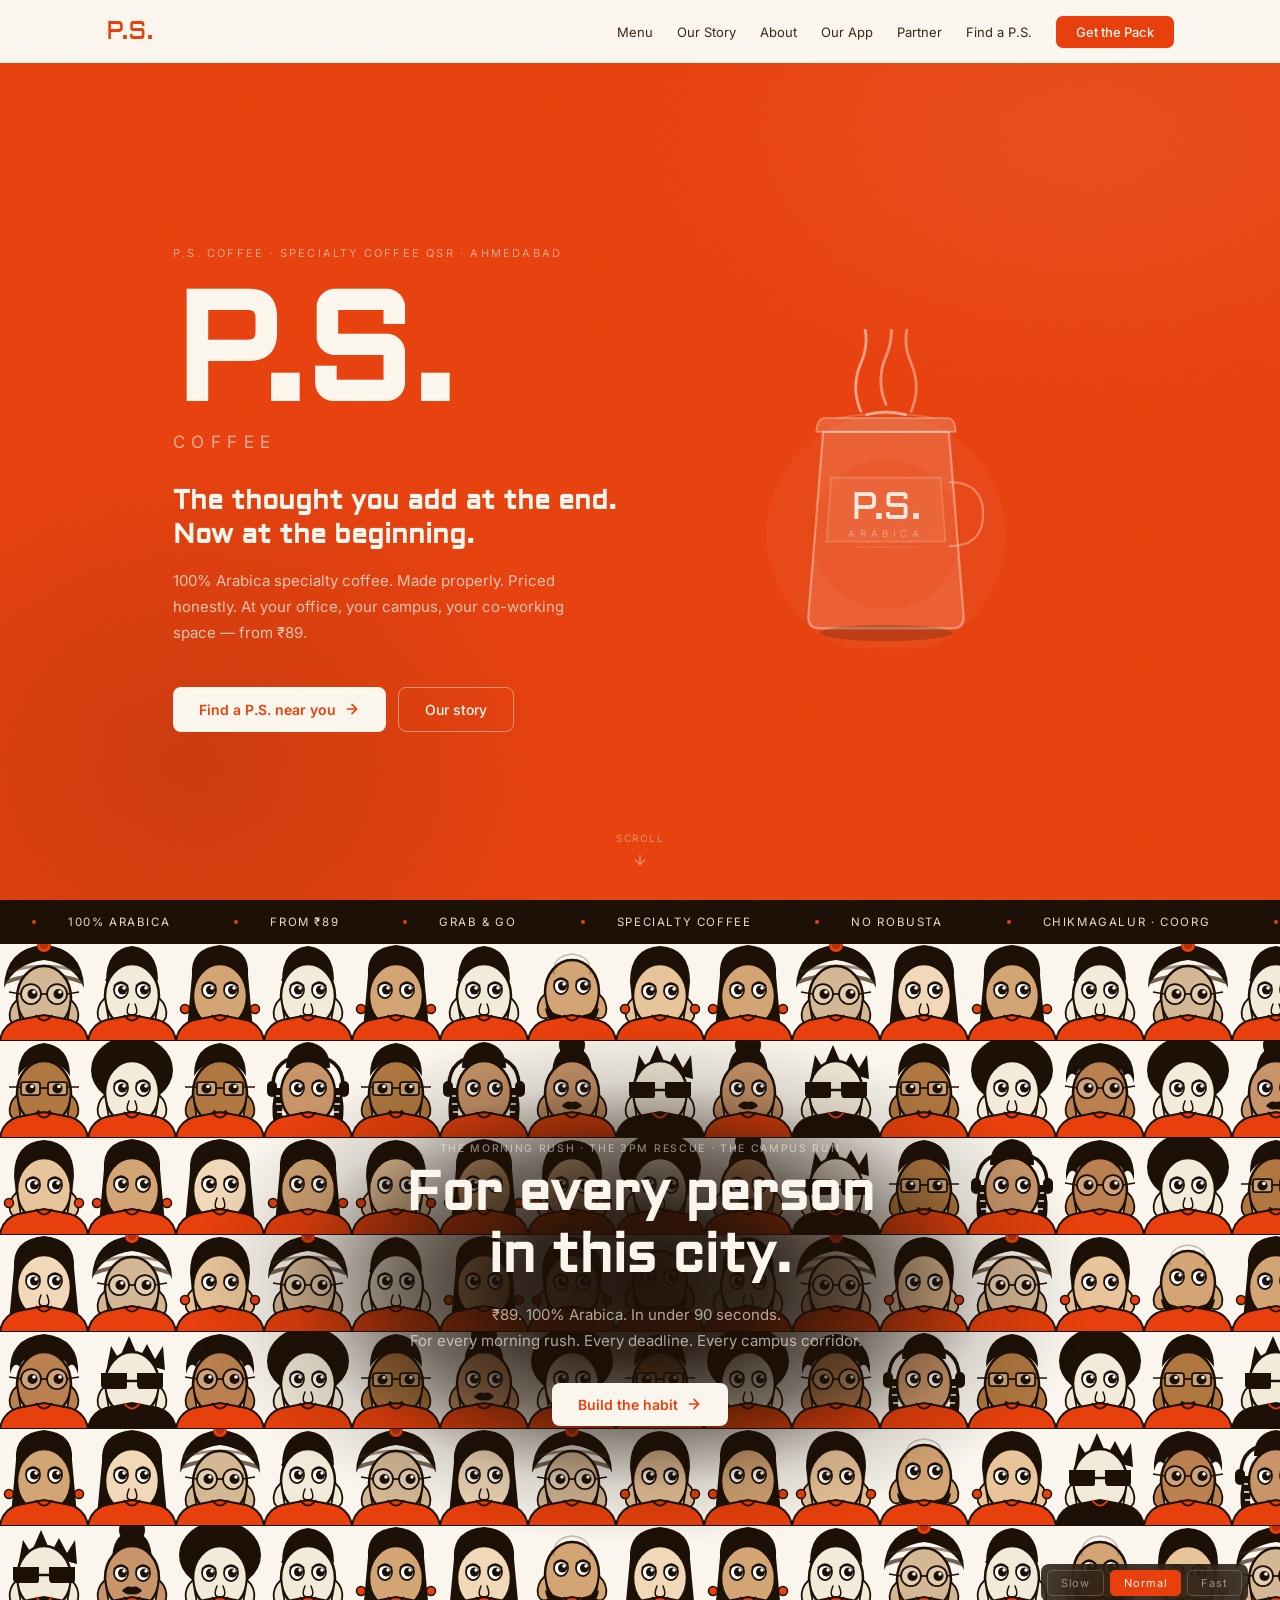
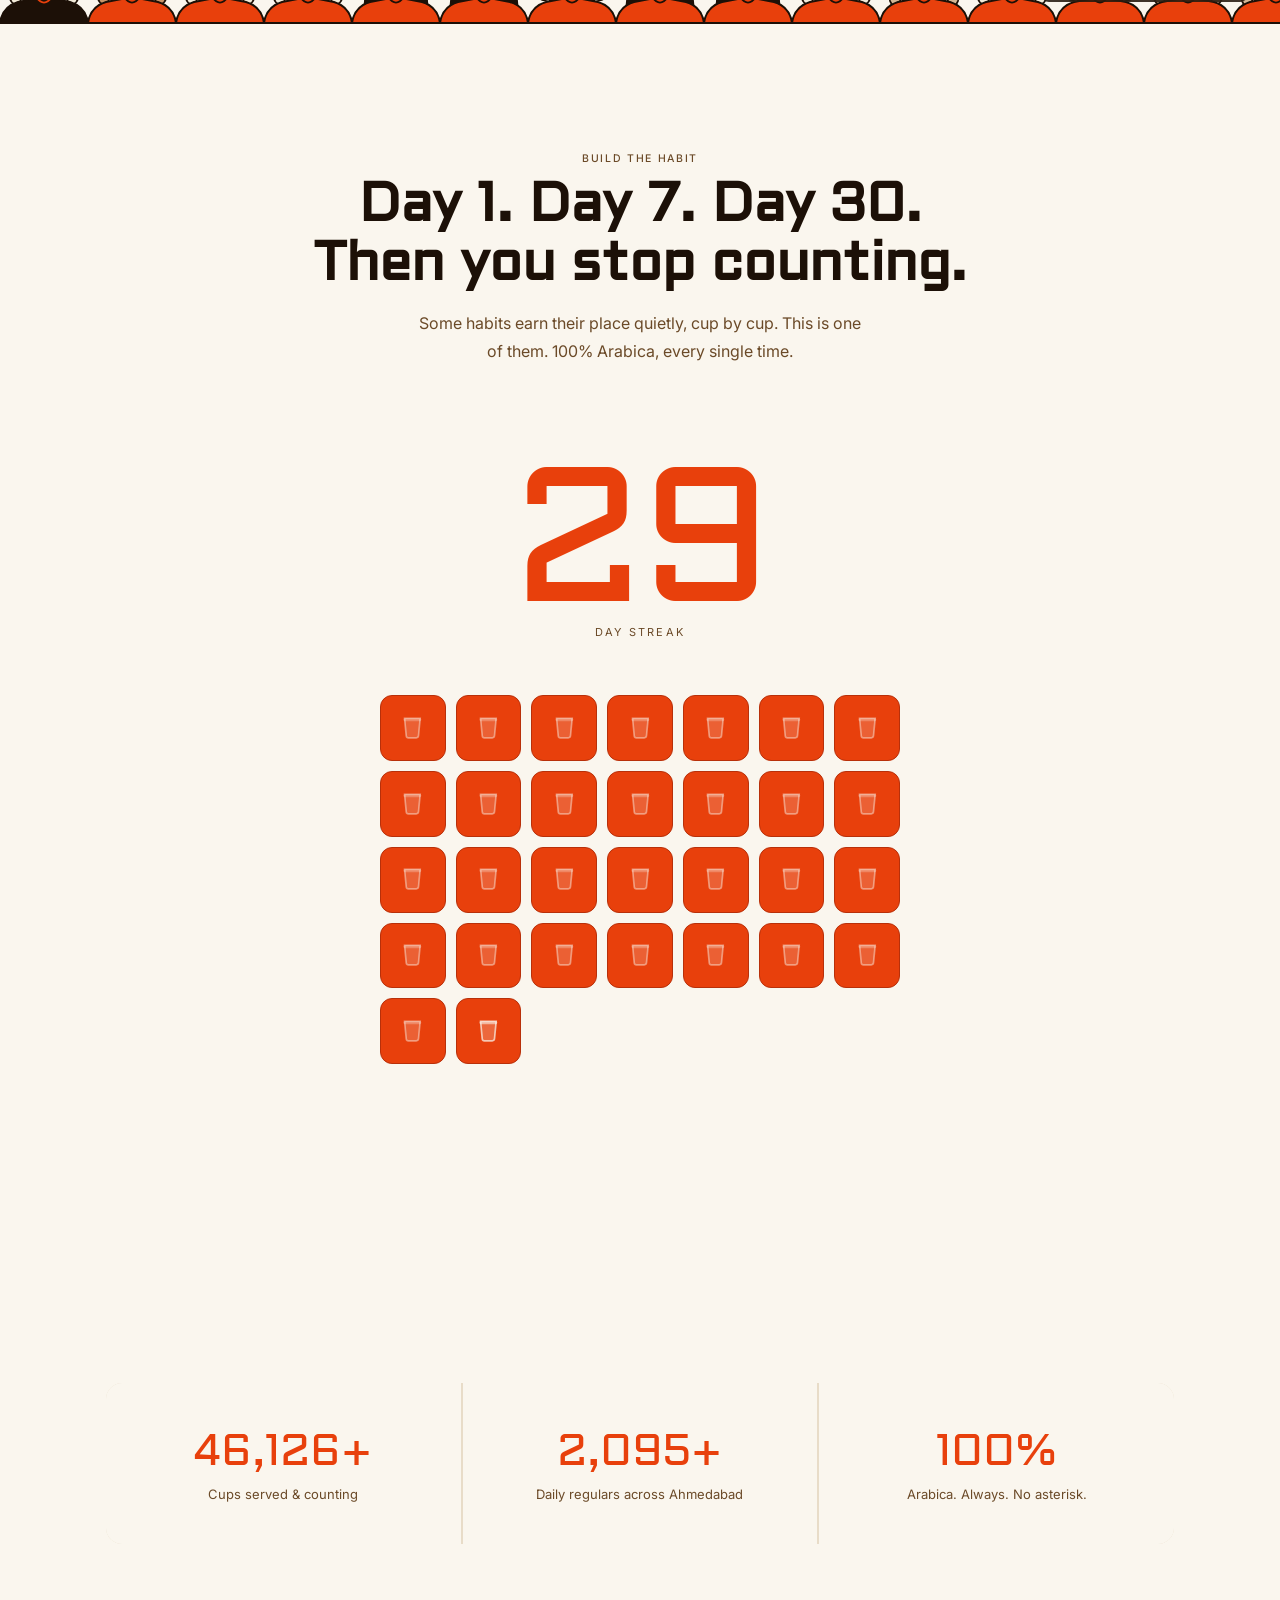
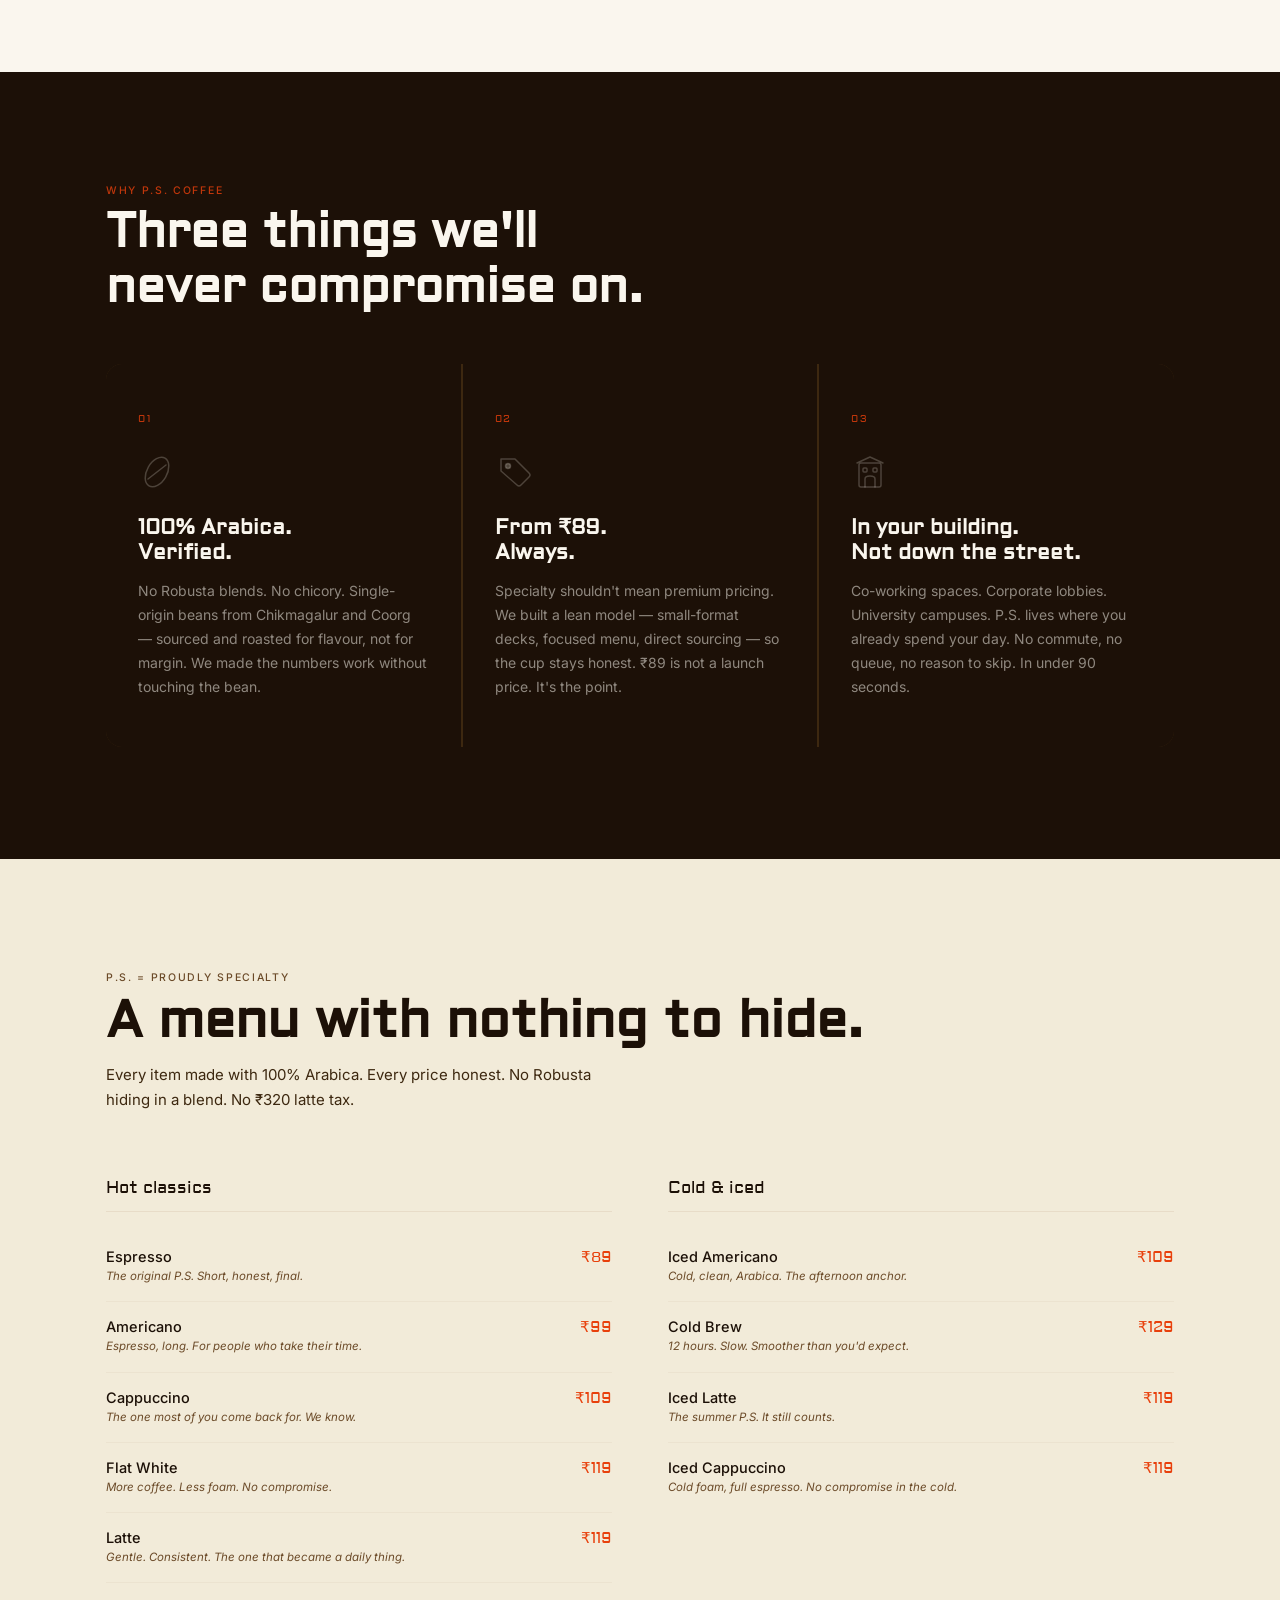
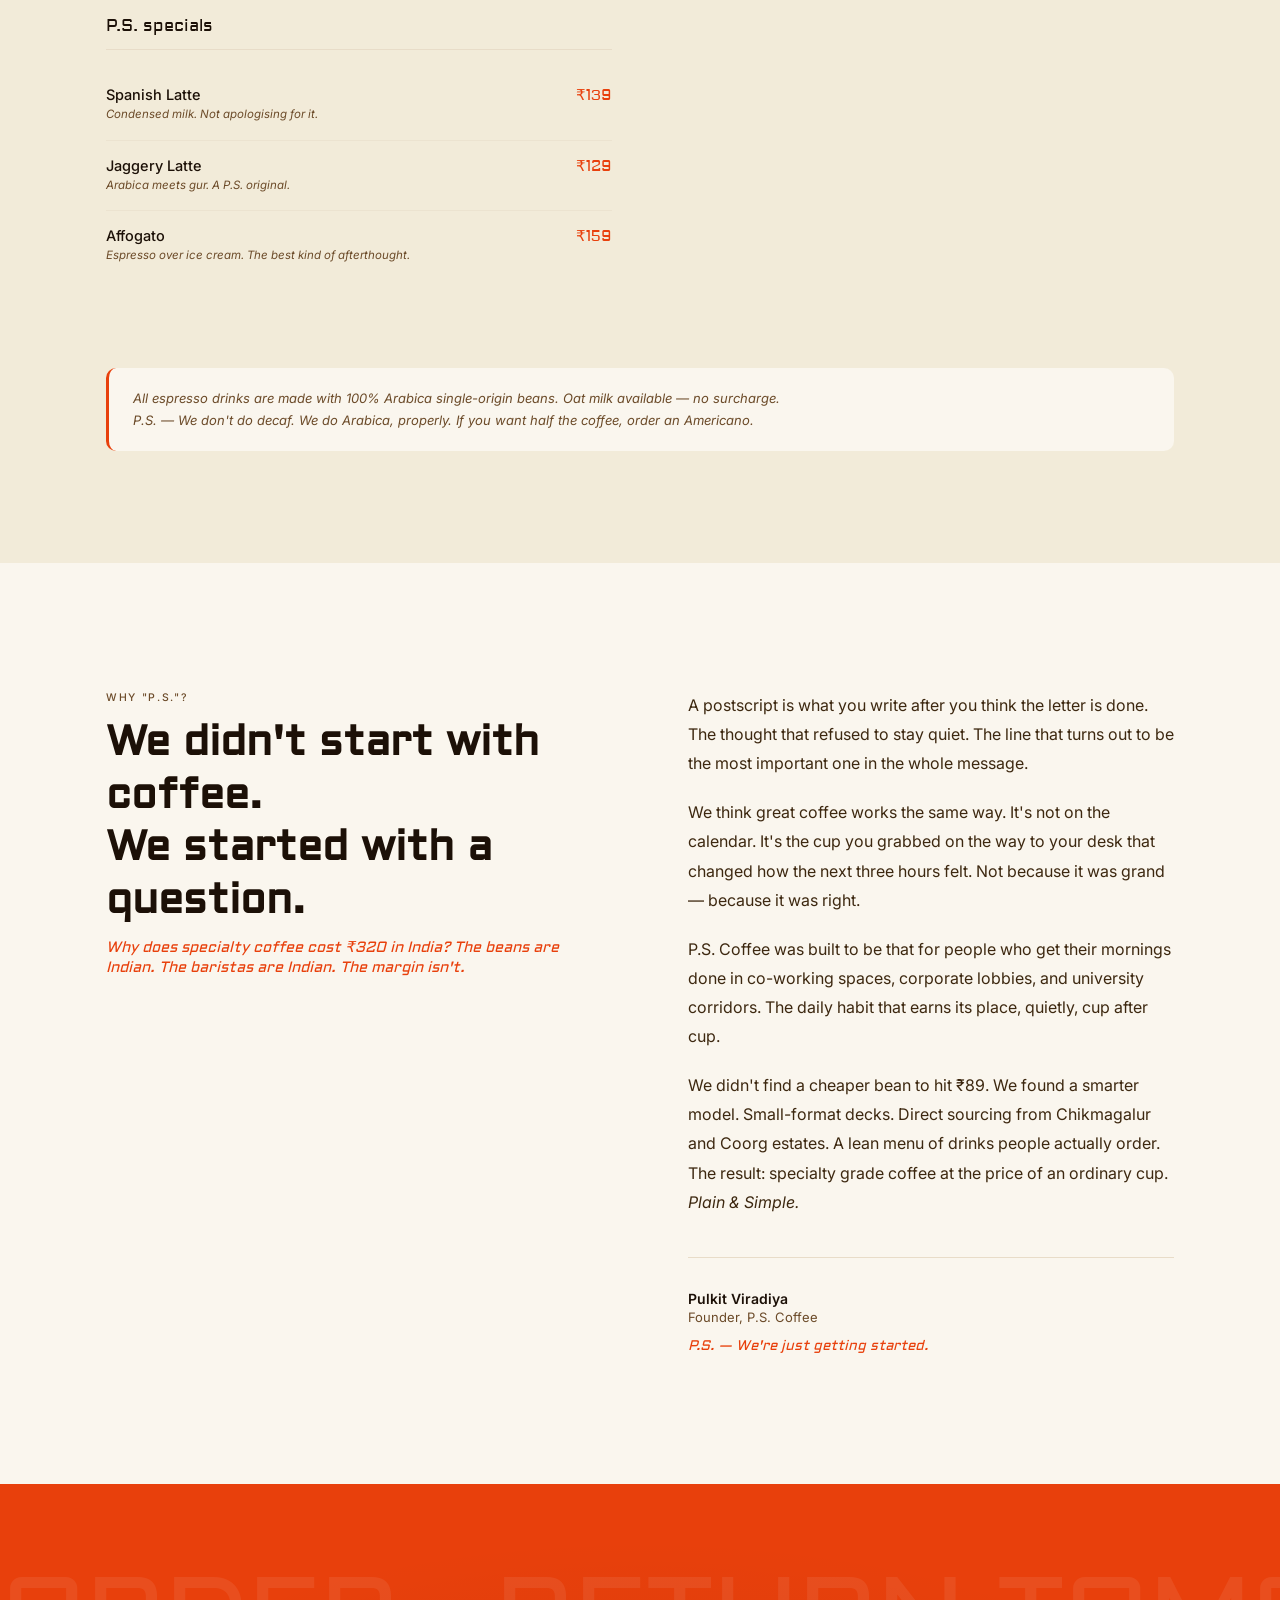
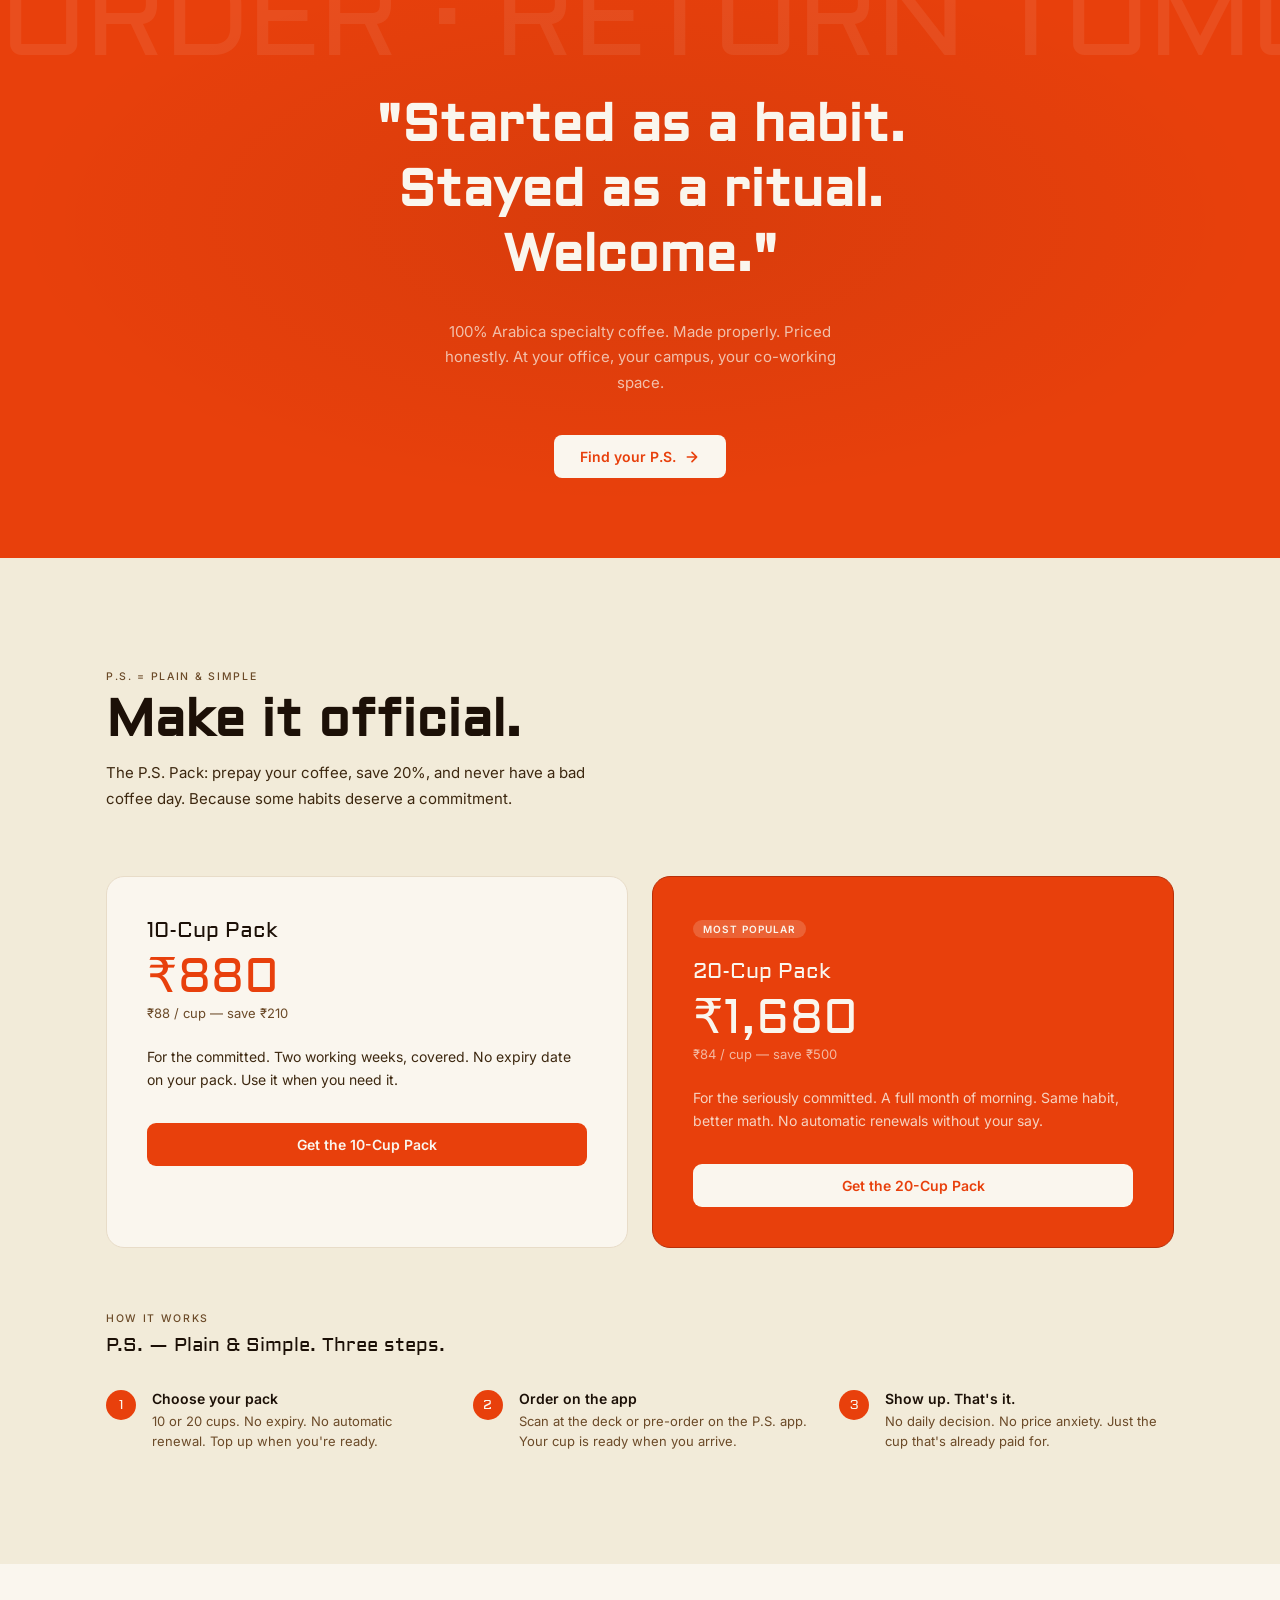
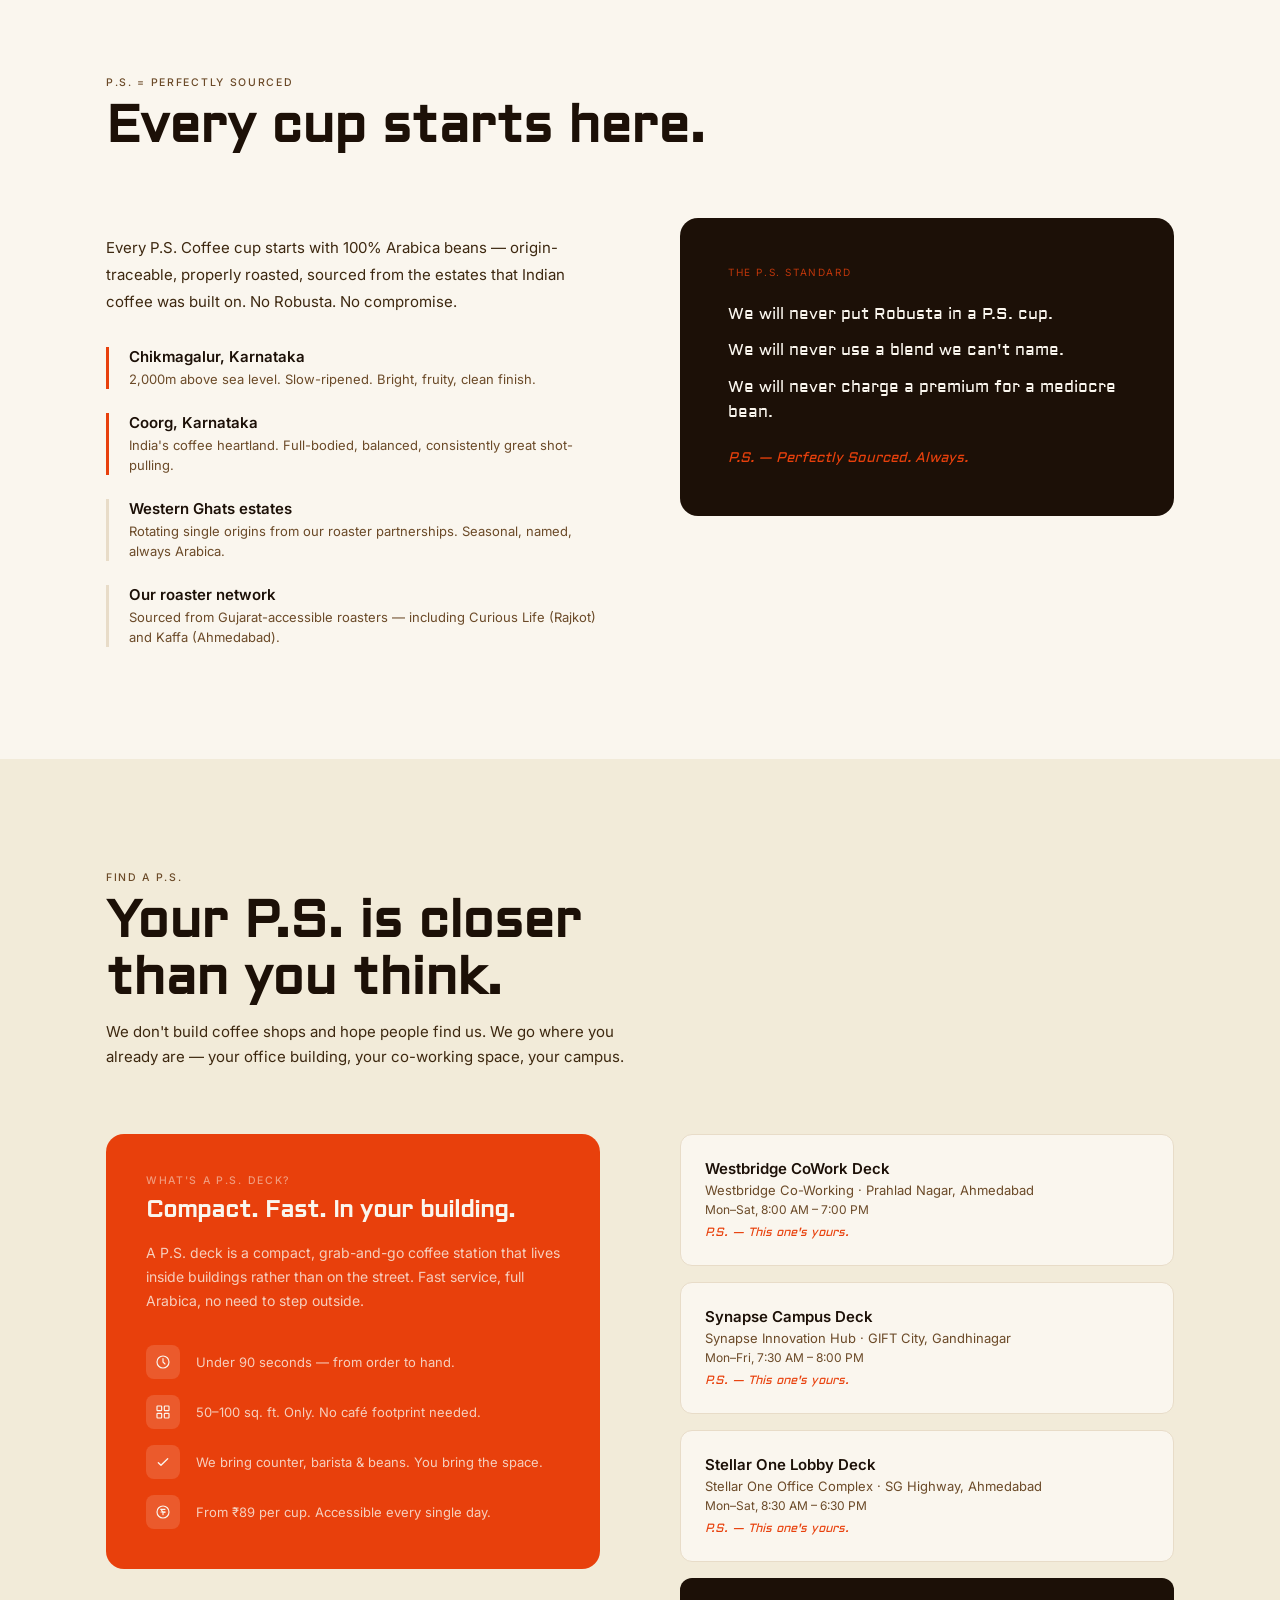
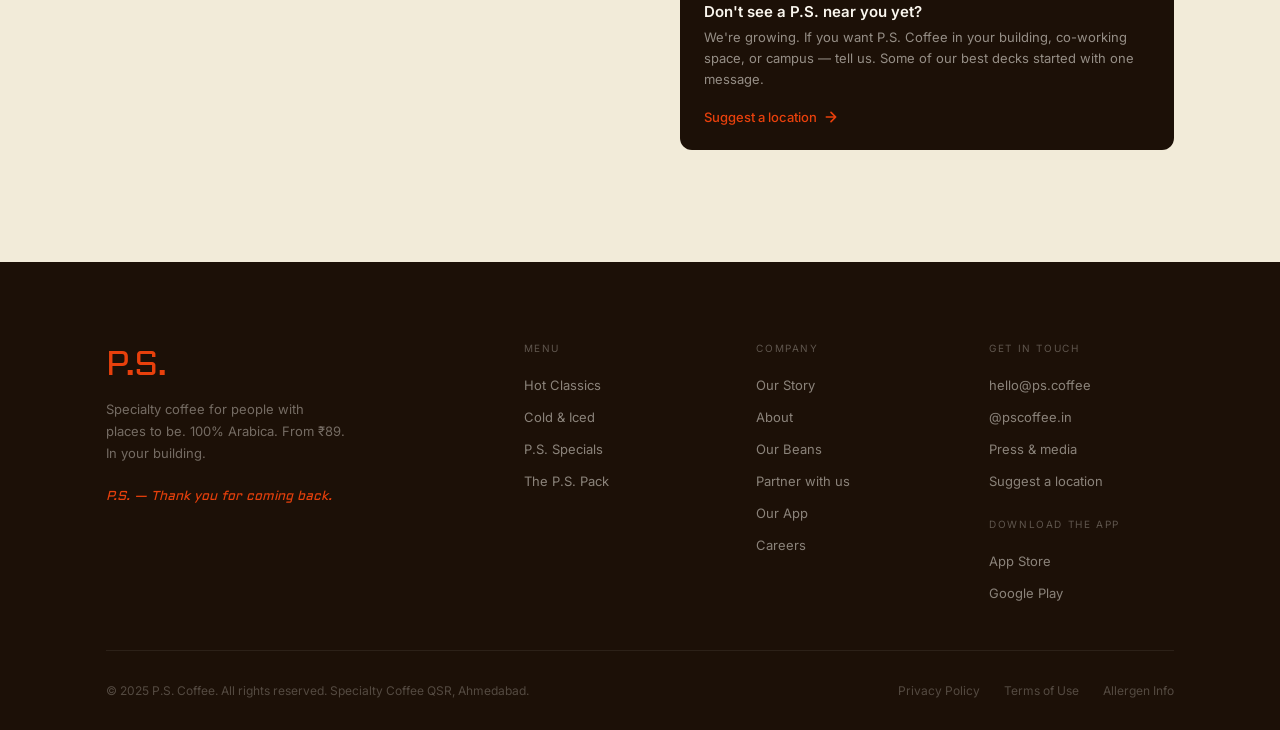
==== commit 55ae94ba: "Add Our App and Partner to desktop nav on all pages Co-Authored-By: Claude Sonnet 4.6 <noreply@anthr" ====
--- a/index.html
+++ b/index.html
@@ -126,7 +126,7 @@
       height: 62px;
     }
     .nav-logo { font-family: var(--font-d); font-size: 26px; color: var(--tc); letter-spacing: -1px; }
-    .nav-links { display: flex; align-items: center; gap: 2rem; list-style: none; }
+    .nav-links { display: flex; align-items: center; gap: 1.5rem; list-style: none; }
     .nav-links a { font-size: 13px; color: var(--ink2); transition: color .2s; }
     .nav-links a:hover { color: var(--tc); }
     .nav-cta {
@@ -614,6 +614,8 @@
         <li><a href="menu.html">Menu</a></li>
         <li><a href="story.html">Our Story</a></li>
         <li><a href="about.html">About</a></li>
+        <li><a href="app.html">Our App</a></li>
+        <li><a href="corporate.html">Partner</a></li>
         <li><a href="#locations">Find a P.S.</a></li>
         <li><a href="#pack" class="nav-cta">Get the Pack</a></li>
       </ul>
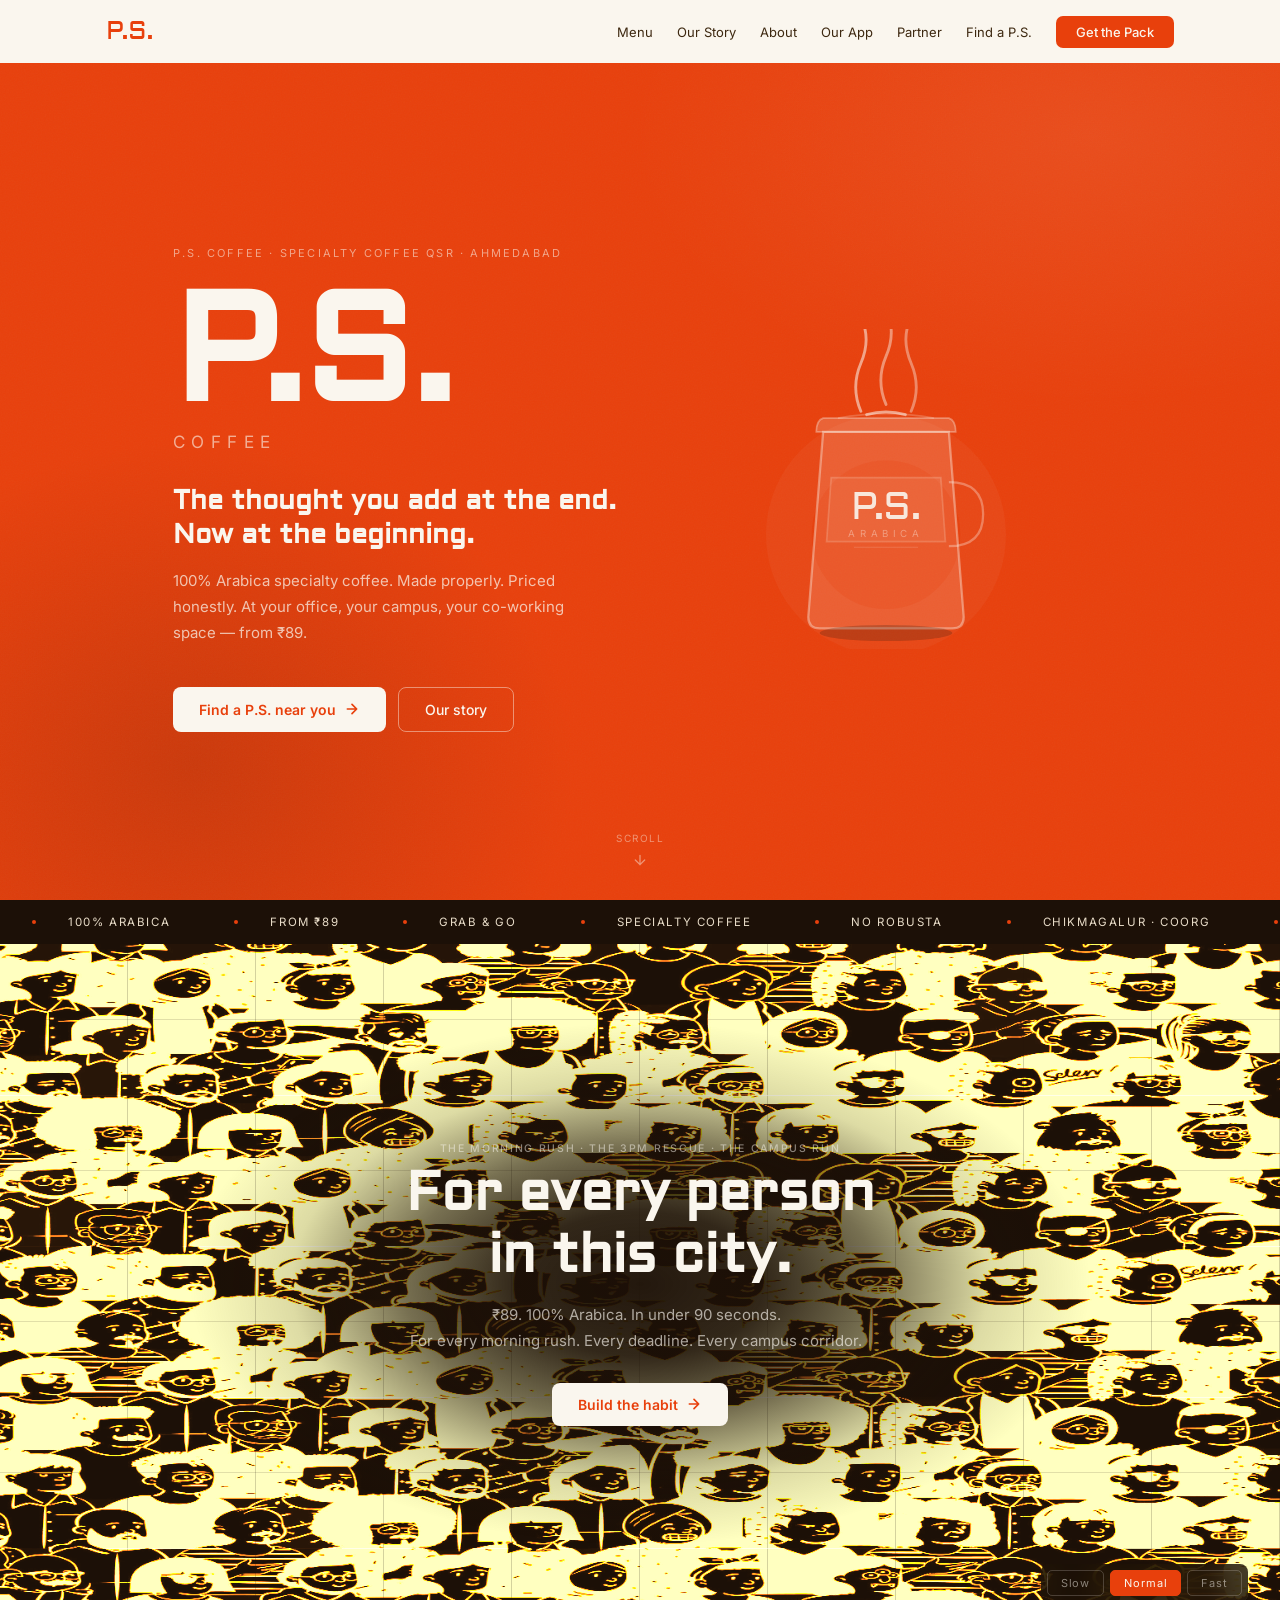
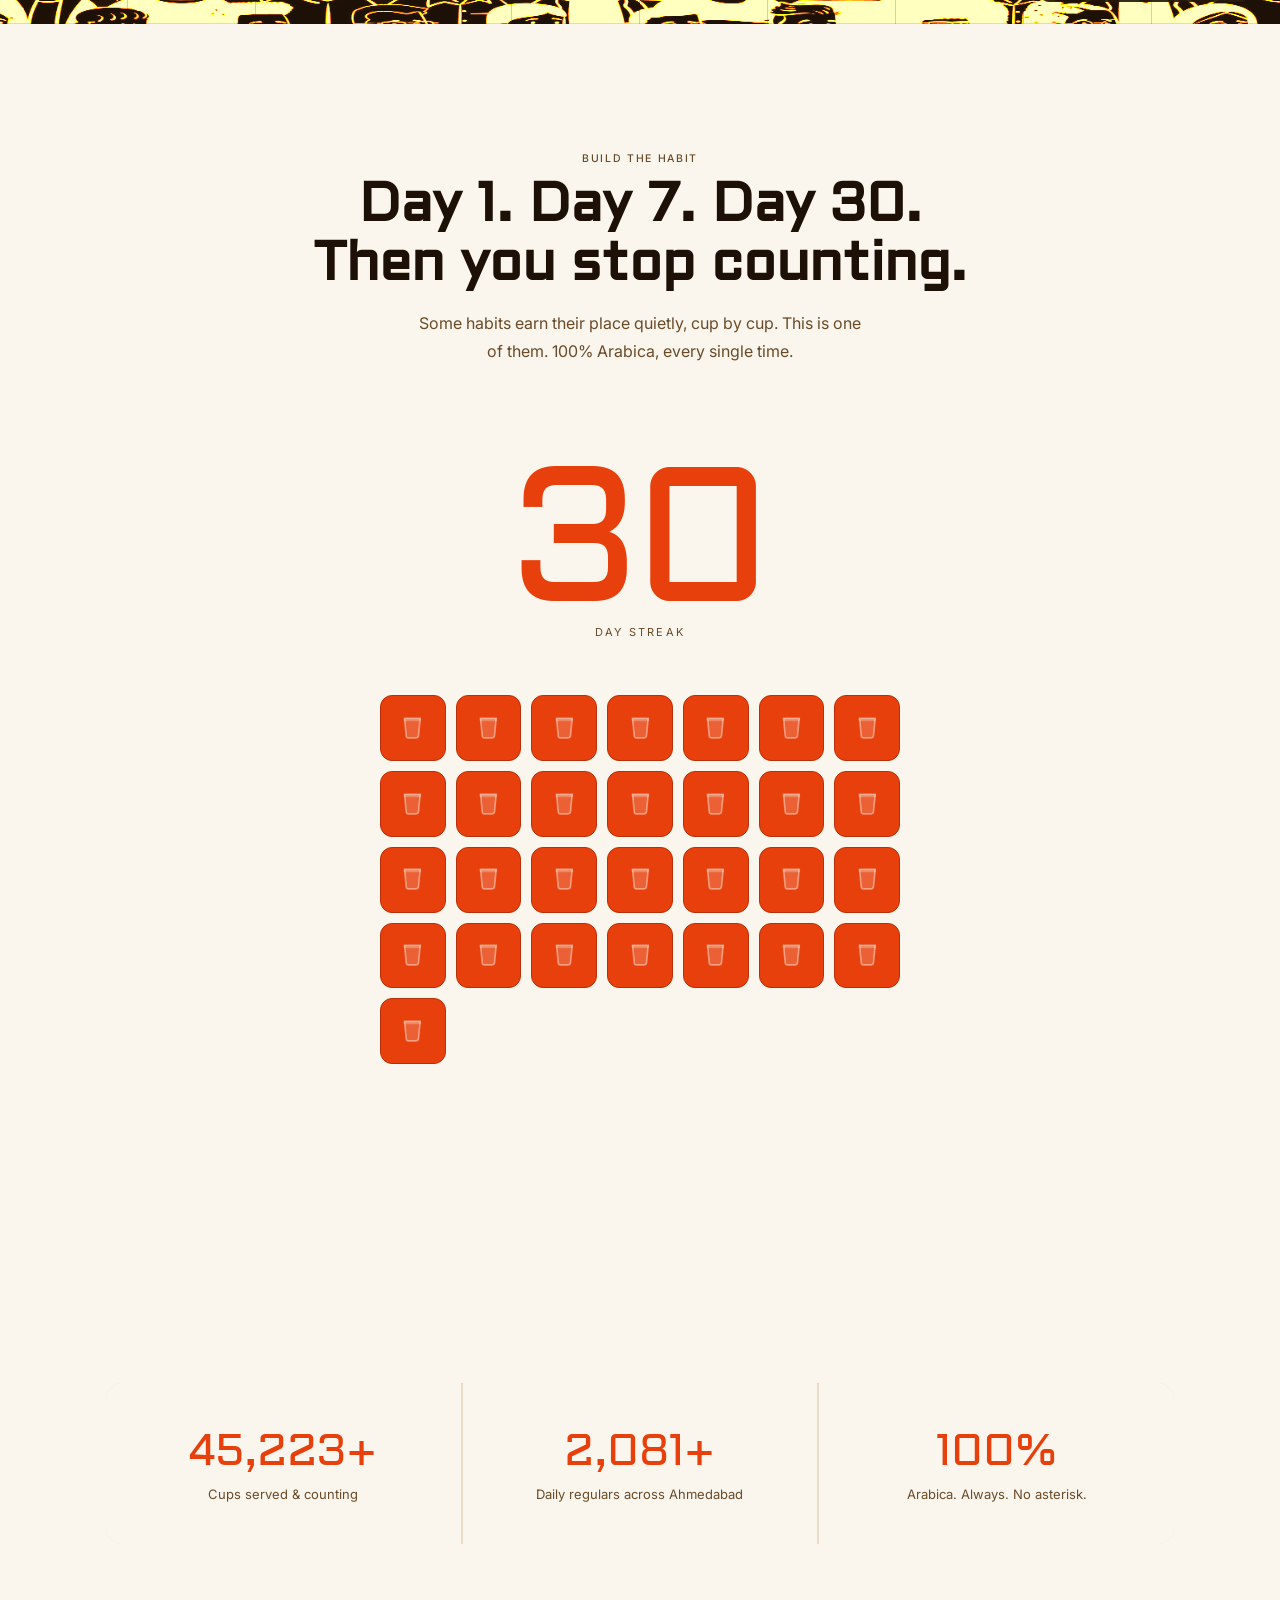
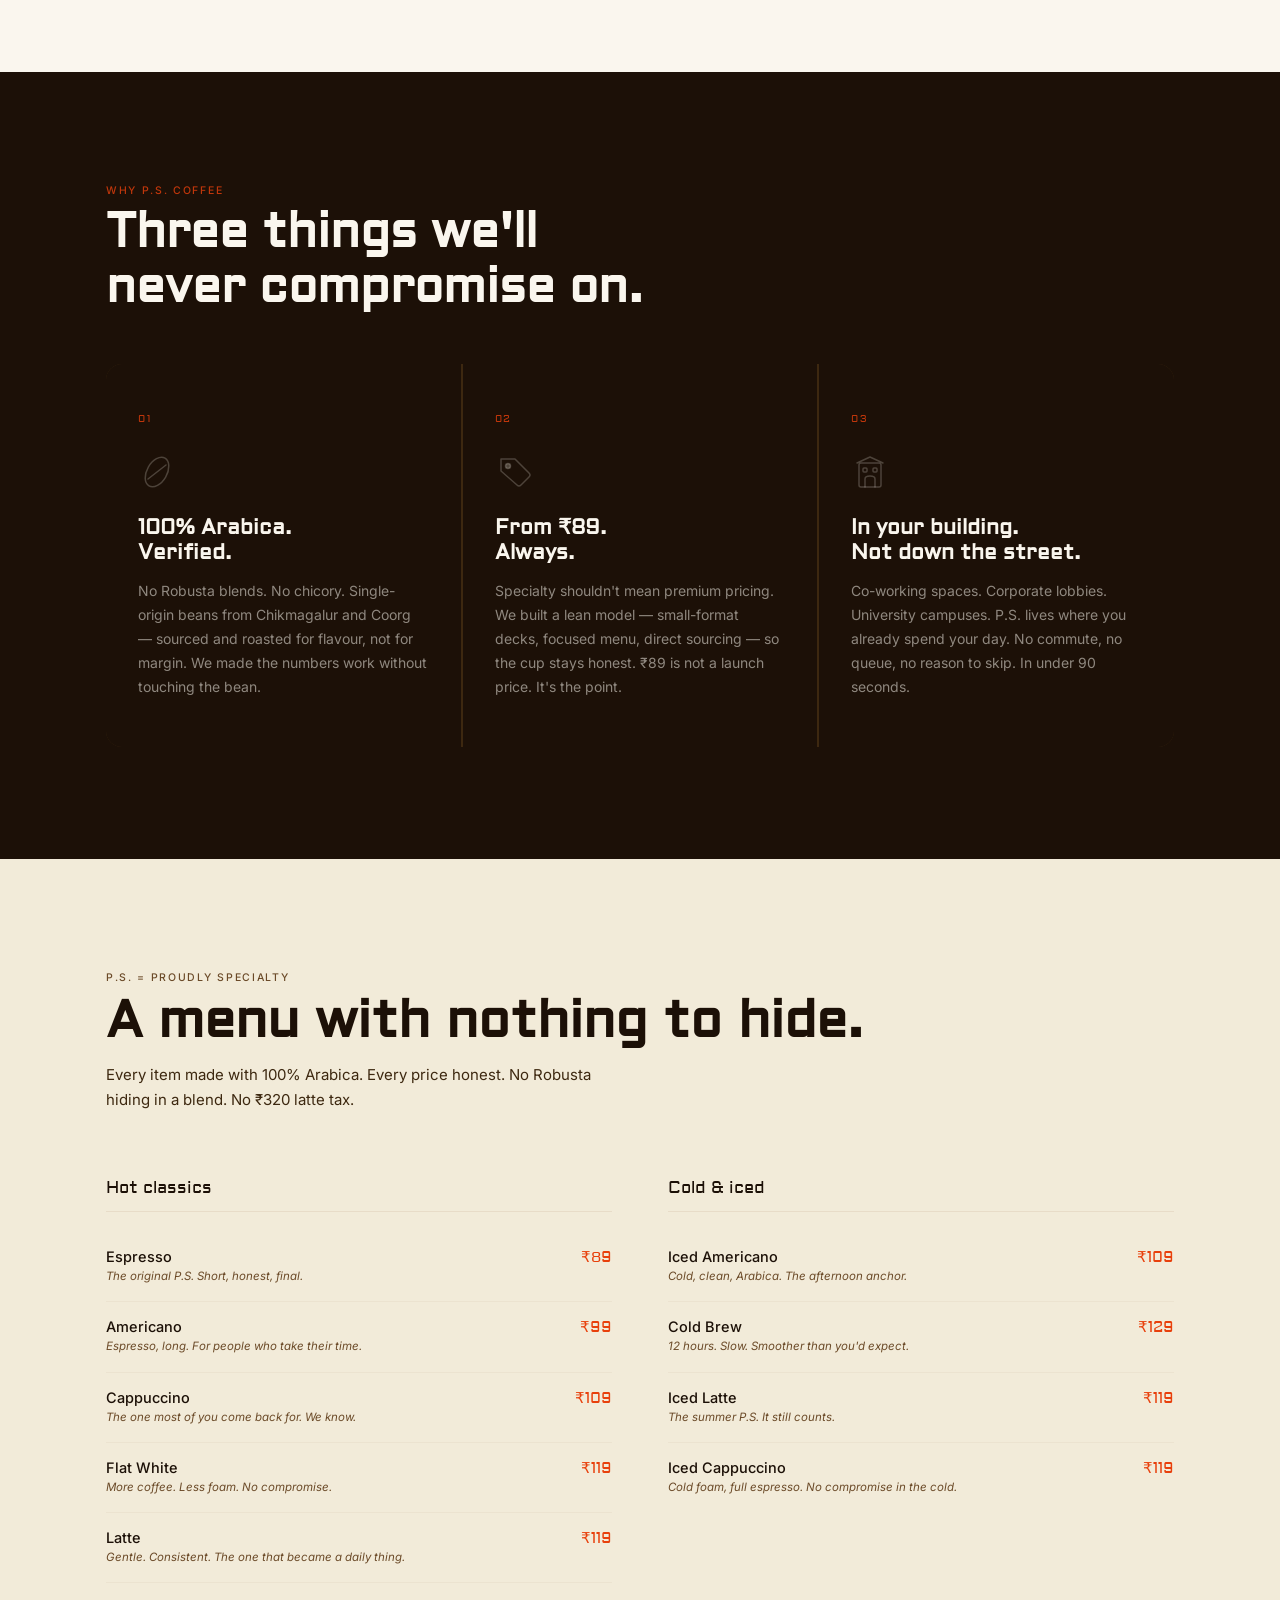
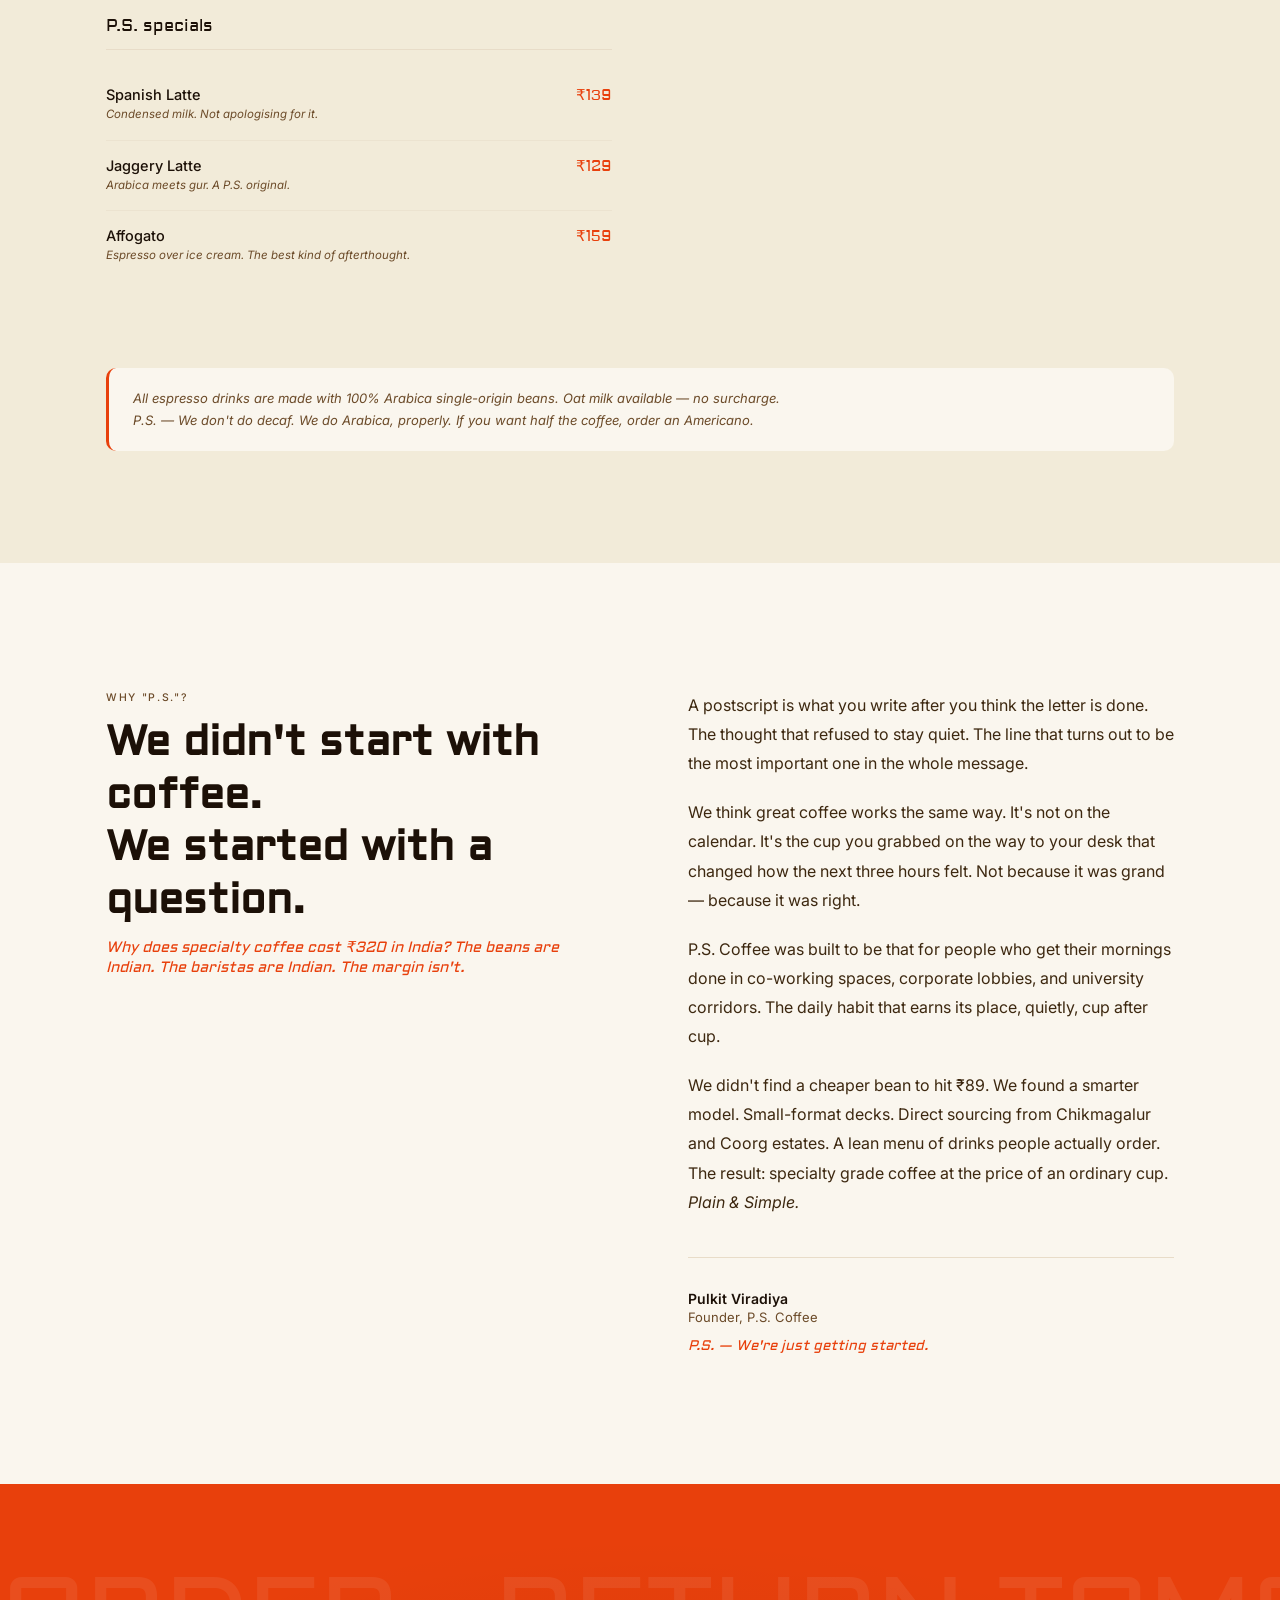
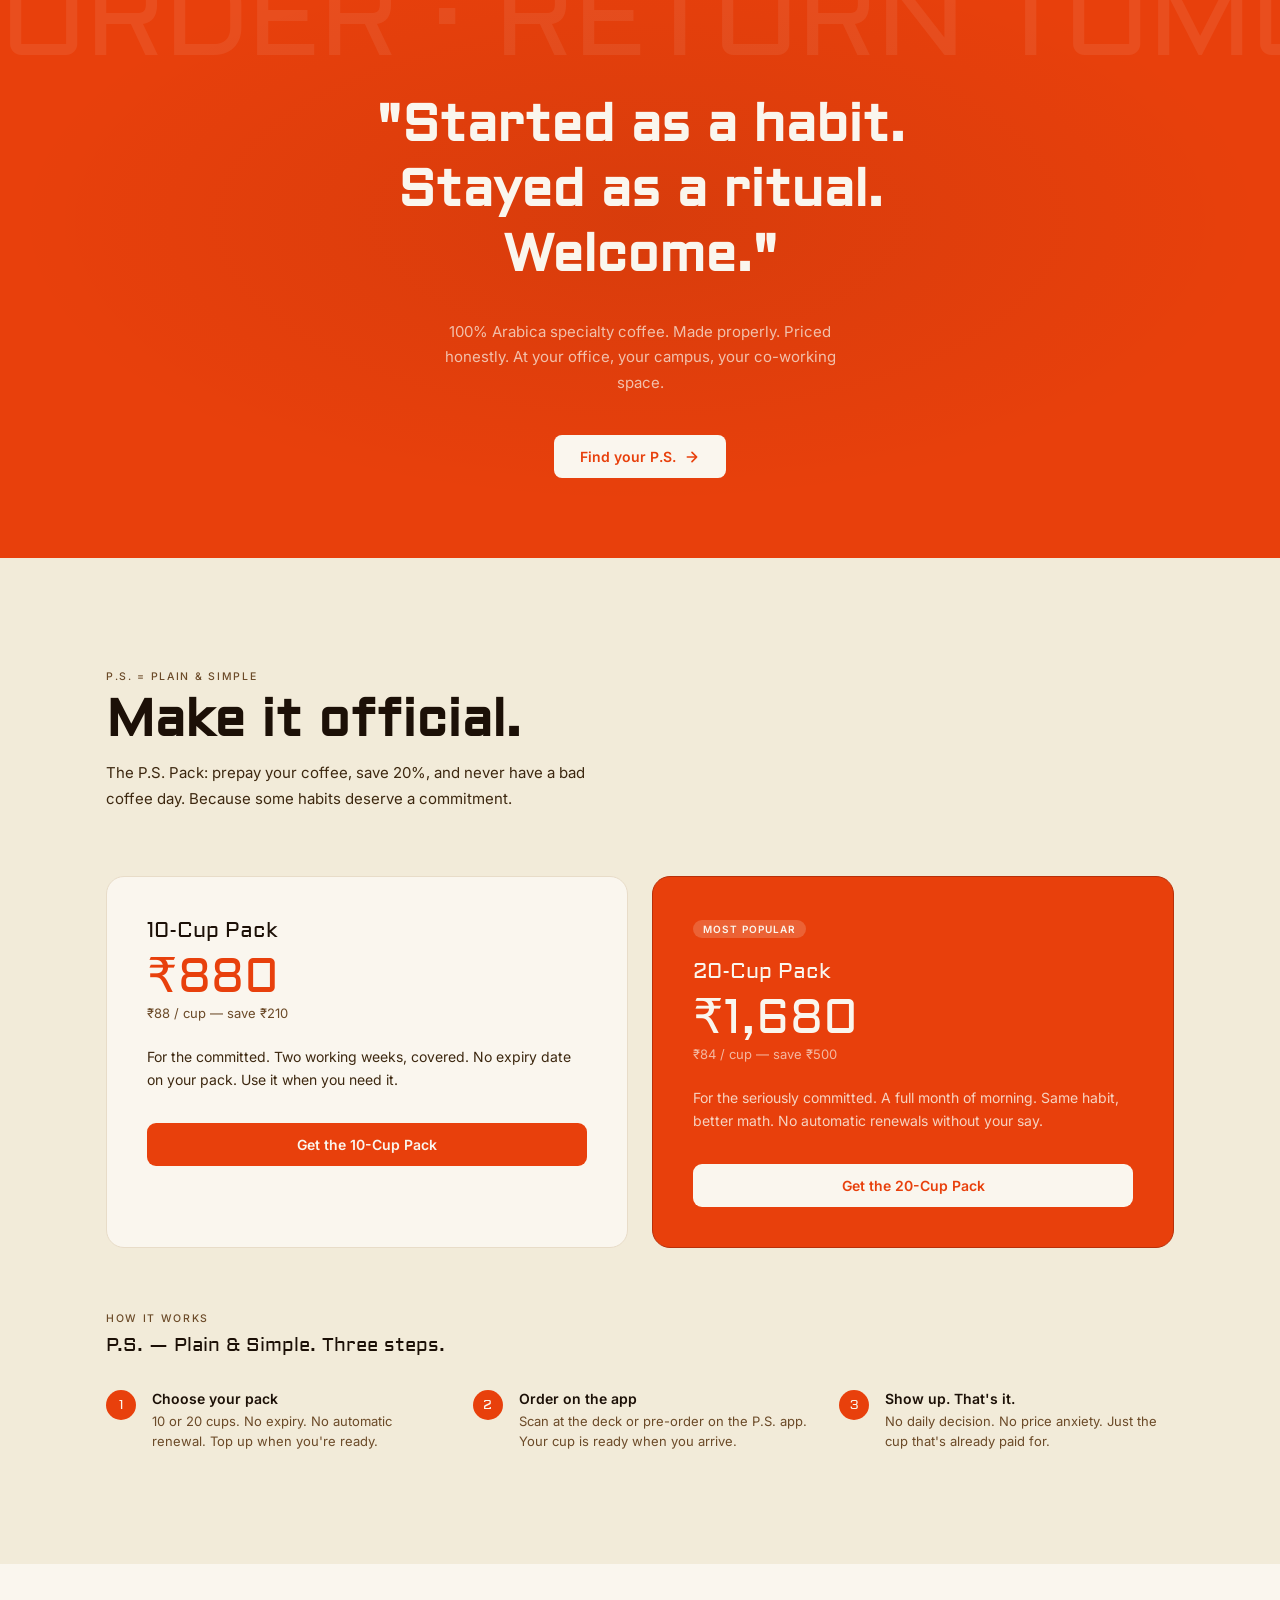
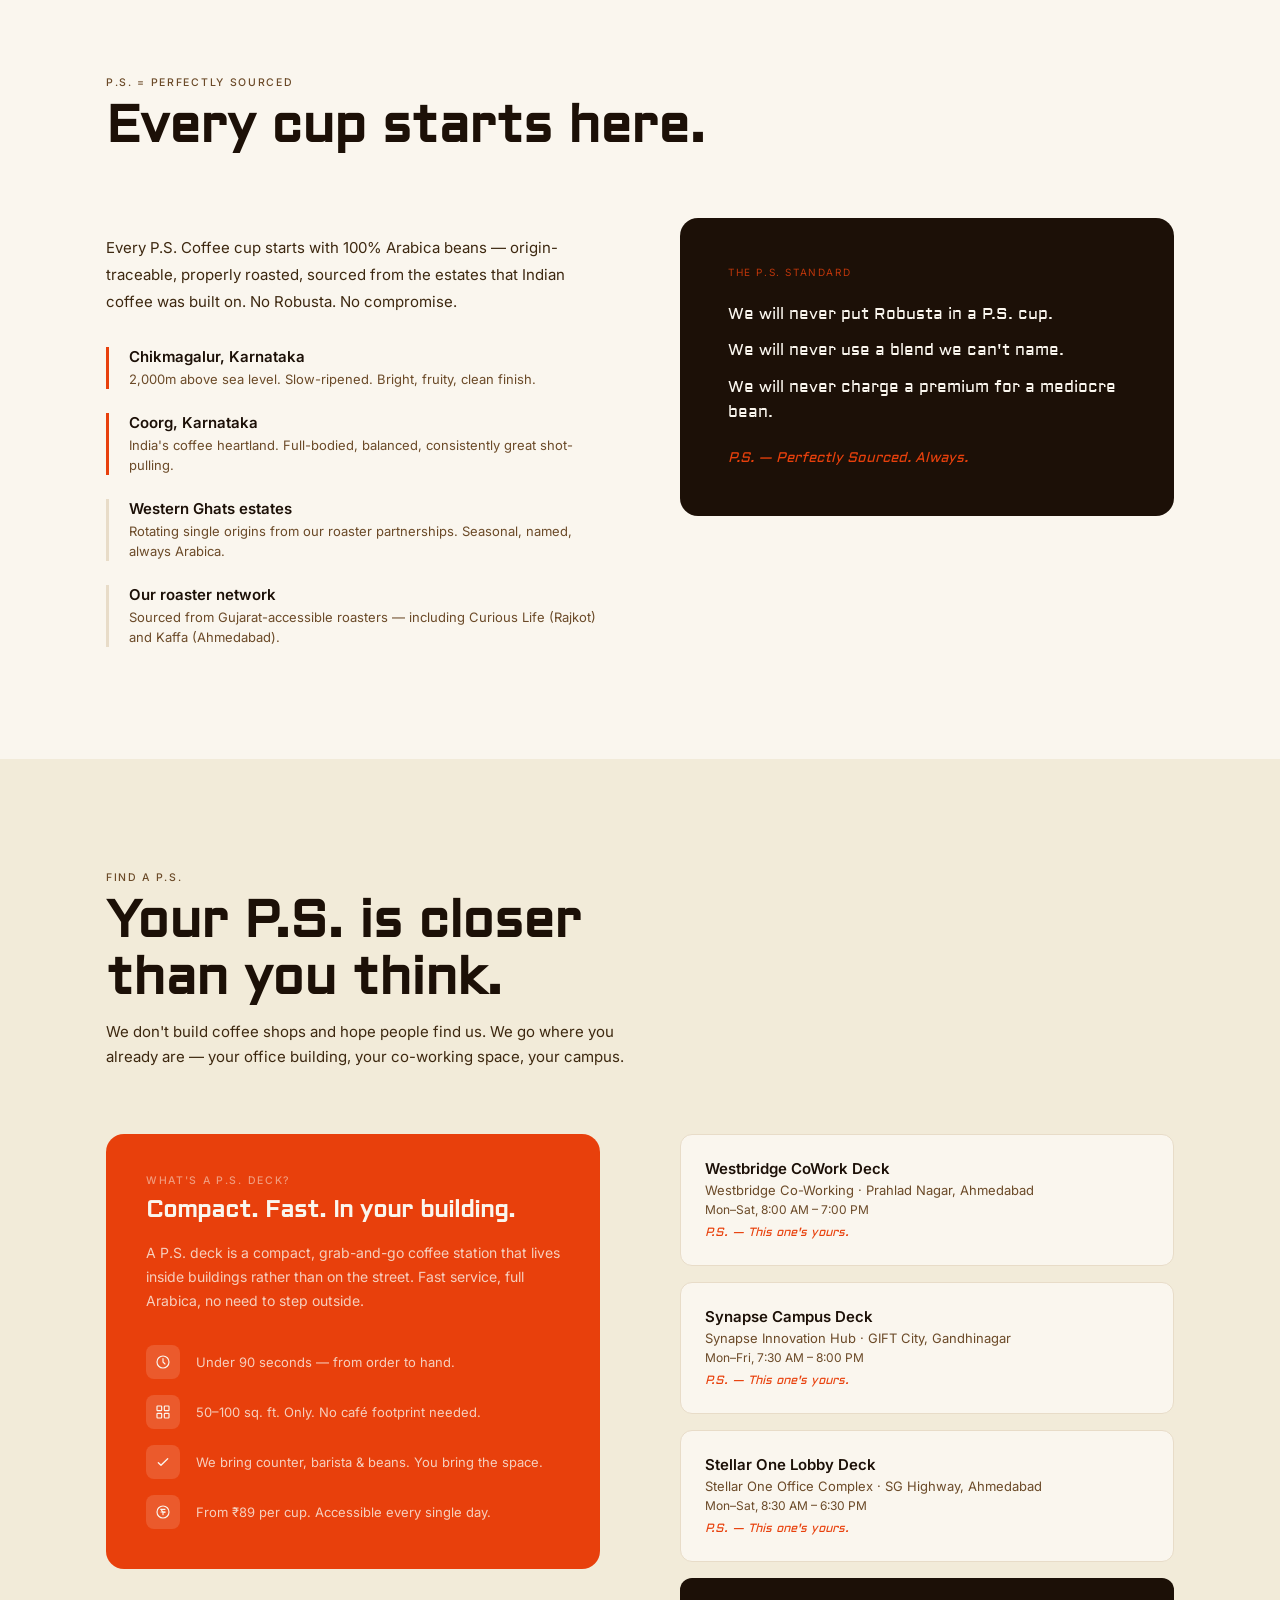
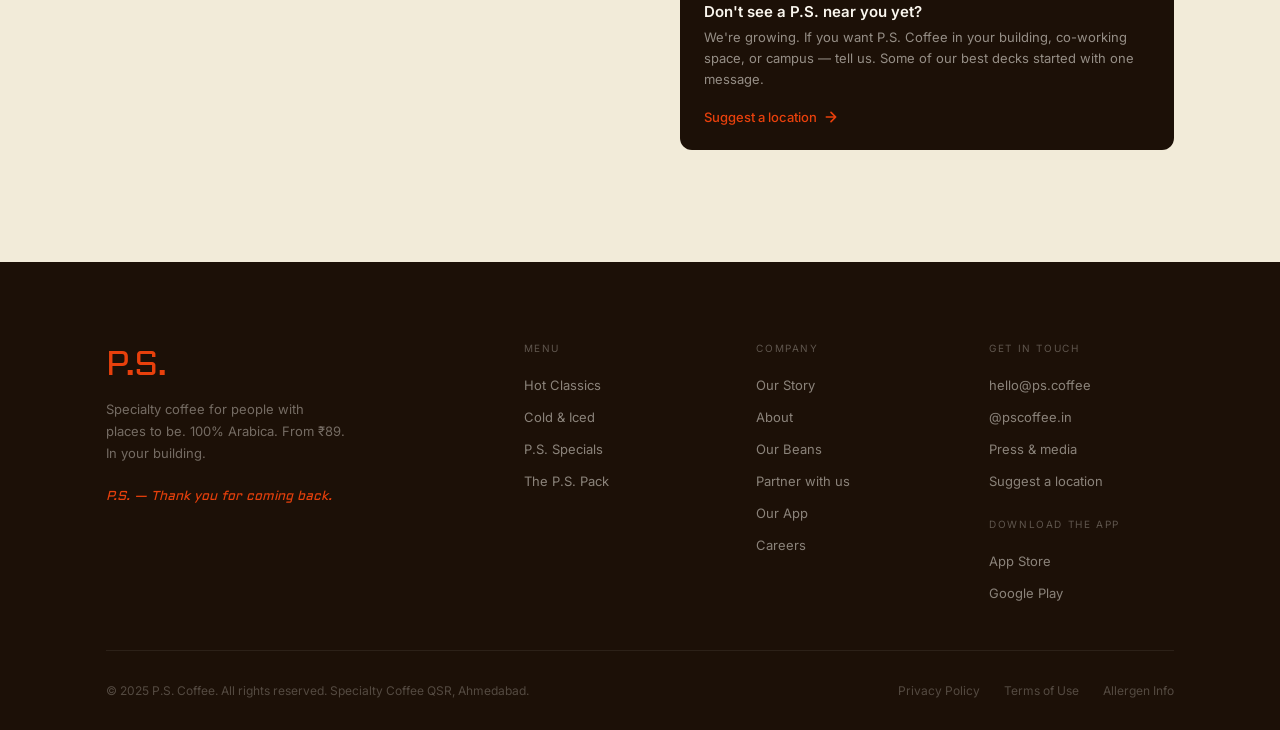
==== commit 1b11e920: "Replace crowd section with Open Peeps illustration + per-face wobble Swaps the inline SVG icon grid " ====
--- a/index.html
+++ b/index.html
@@ -503,32 +503,26 @@
 
     /* ─── CROWD SECTION ─────────────────────────────────────────── */
     #crowd { position:relative; overflow:hidden; background:var(--ink); height:680px; }
-    @media(max-width:700px){ #crowd{ height:500px; } }
-
-    /* canvas holds all scrolling rows */
-    .c-wrap {
+    @media(max-width:700px){ #crowd{ height:520px; } }
+
+    /* peeps grid */
+    .crowd-grid {
       position:absolute; inset:0;
-      display:flex; flex-direction:column;
-      pointer-events:none; user-select:none;
-    }
-    .c-row {
-      display:flex; flex:none;
-      animation: cR 32s linear infinite;
+      display:grid; gap:0;
+    }
+    .peep-cell {
+      background-image: url('crowd.jpg');
+      filter: invert(1) sepia(1) saturate(5.5) hue-rotate(345deg) brightness(1.08);
+      mix-blend-mode: screen;
+      animation: peep-bob var(--dur,3s) ease-in-out var(--dly,0s) infinite;
       will-change: transform;
     }
-    .c-row.alt { animation-name: cL; }
-    @keyframes cR { from{ transform:translateX(0) } to{ transform:translateX(-50%) } }
-    @keyframes cL { from{ transform:translateX(-50%) } to{ transform:translateX(0) } }
-
-    /* each portrait cell */
-    .c-cell {
-      flex:none; width:88px; height:97px;
-      overflow:hidden; display:block;
-      transition: transform .22s cubic-bezier(.34,1.56,.64,1);
-      pointer-events:auto; cursor:default;
-    }
-    .c-cell:hover { transform:scale(1.12) translateY(-3px); z-index:8; position:relative; }
-    .c-cell svg { width:88px; height:97px; display:block; }
+    @keyframes peep-bob {
+      0%,100% { transform: translate(0,0) rotate(0deg) scale(1); }
+      22%      { transform: translate(0.8px,-2.5px) rotate(0.4deg) scale(1.008); }
+      50%      { transform: translate(-0.6px,1.5px) rotate(-0.3deg) scale(0.994); }
+      78%      { transform: translate(1.2px,0.6px) rotate(0.18deg) scale(1.003); }
+    }
 
     /* dark vignette in center only — characters visible at edges */
     .c-veil {
@@ -558,7 +552,7 @@
       line-height:1.72; margin-bottom:1.8rem; max-width:460px;
     }
 
-    /* speed controls */
+    /* wobble speed controls */
     .c-spd {
       position:absolute; bottom:1.4rem; right:2rem; z-index:20;
       display:flex; gap:6px;
@@ -731,7 +725,7 @@
 
 <!-- ══════════════════════ CROWD RUSH ════════════════════════ -->
 <section id="crowd">
-  <div class="c-wrap" id="c-wrap"></div>
+  <div class="crowd-grid" id="crowd-grid"></div>
   <div class="c-veil">
     <div class="c-text">
       <p class="eyebrow-light">The morning rush · The 3pm rescue · The campus run</p>
@@ -1441,13 +1435,32 @@
   const habitSec = document.getElementById('habit');
   if (habitSec) habitObs.observe(habitSec);
 
-  /* ── CROWD ── 8 hand-drawn portraits, static strings, no closures ── */
+  /* ── CROWD ── Open Peeps illustration, per-face wobble ── */
   (function(){
-    var W = document.getElementById('c-wrap');
-    if (!W) return;
-
-    /* colour palette */
-    var BG = '#FAF6EE', K = '#1C1007', T = '#E8400C';
+    var G = document.getElementById('crowd-grid');
+    if (!G) return;
+    var COLS = 10, ROWS = 9;
+    G.style.gridTemplateColumns = 'repeat(' + COLS + ',1fr)';
+    G.style.gridTemplateRows    = 'repeat(' + ROWS + ',1fr)';
+    for (var r = 0; r < ROWS; r++) {
+      for (var c = 0; c < COLS; c++) {
+        var d = document.createElement('div');
+        d.className = 'peep-cell';
+        d.style.backgroundSize     = (COLS * 100) + '% ' + (ROWS * 100) + '%';
+        var bpx = COLS > 1 ? (c / (COLS - 1) * 100).toFixed(1) : '0';
+        var bpy = ROWS > 1 ? (r / (ROWS - 1) * 100).toFixed(1) : '0';
+        d.style.backgroundPosition = bpx + '% ' + bpy + '%';
+        var dur = (2.2 + Math.random() * 2.6).toFixed(2);
+        d.dataset.dur = dur;
+        d.style.setProperty('--dur', dur + 's');
+        d.style.setProperty('--dly', '-' + (Math.random() * 5).toFixed(2) + 's');
+        G.appendChild(d);
+      }
+    }
+  })();
+
+  /* ── (old SVG portraits removed) ── */
+  (function(){ return; var BG = '#FAF6EE', K = '#1C1007', T = '#E8400C';
 
     /* 8 fully hard-coded illustrated portrait SVGs (viewBox 0 0 88 97) */
     var CHARS = [
@@ -1694,12 +1707,12 @@
     }
   })();
 
-  function setSpd(mult, btn) {
+  function setSpd(rate, btn) {
     document.querySelectorAll('.spd-btn').forEach(function(b){ b.classList.remove('on'); });
     btn.classList.add('on');
-    var BASE = [32, 42, 26, 38, 28, 36, 22];
-    document.querySelectorAll('.c-row').forEach(function(row, i) {
-      row.style.animationDuration = (BASE[i % BASE.length] / mult) + 's';
+    var mult = rate === 0.45 ? 2.8 : rate === 2.2 ? 0.35 : 1;
+    document.querySelectorAll('.peep-cell').forEach(function(c) {
+      c.style.animationDuration = (parseFloat(c.dataset.dur) * mult).toFixed(2) + 's';
     });
   }
 
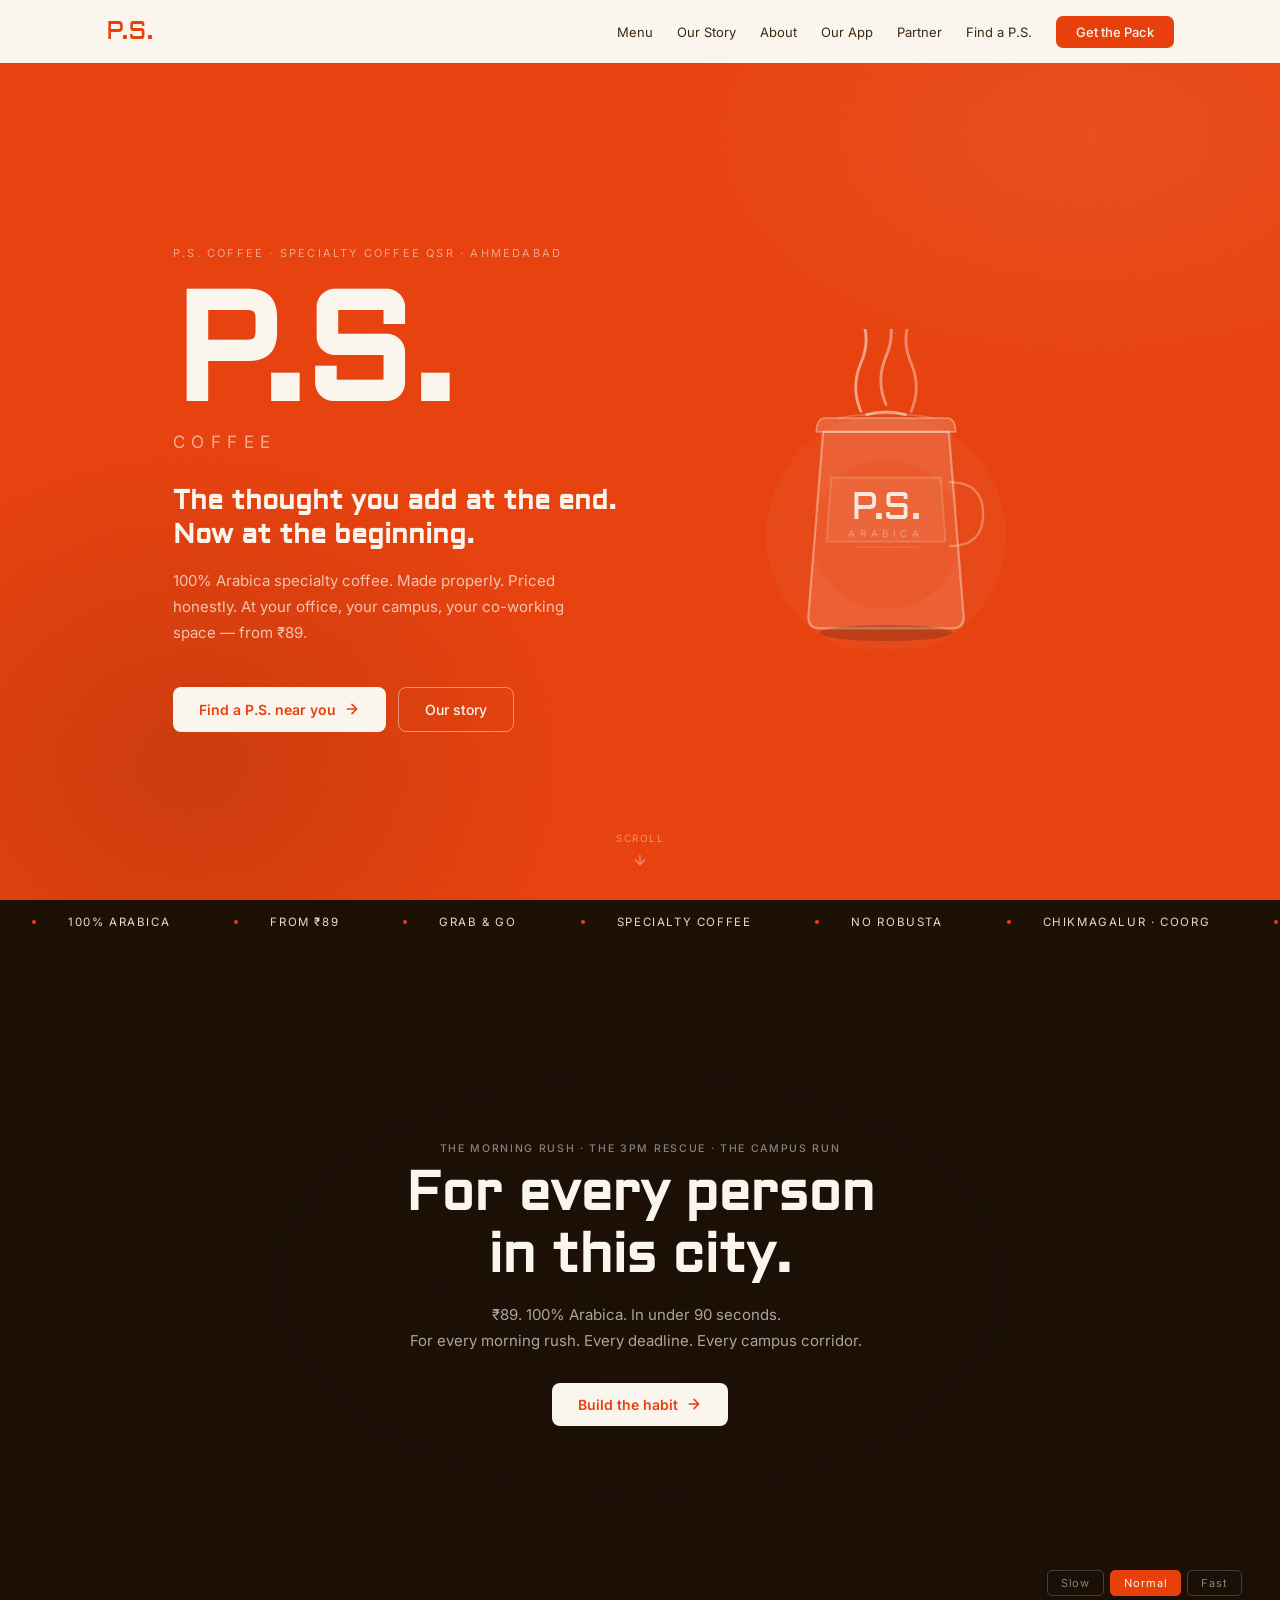
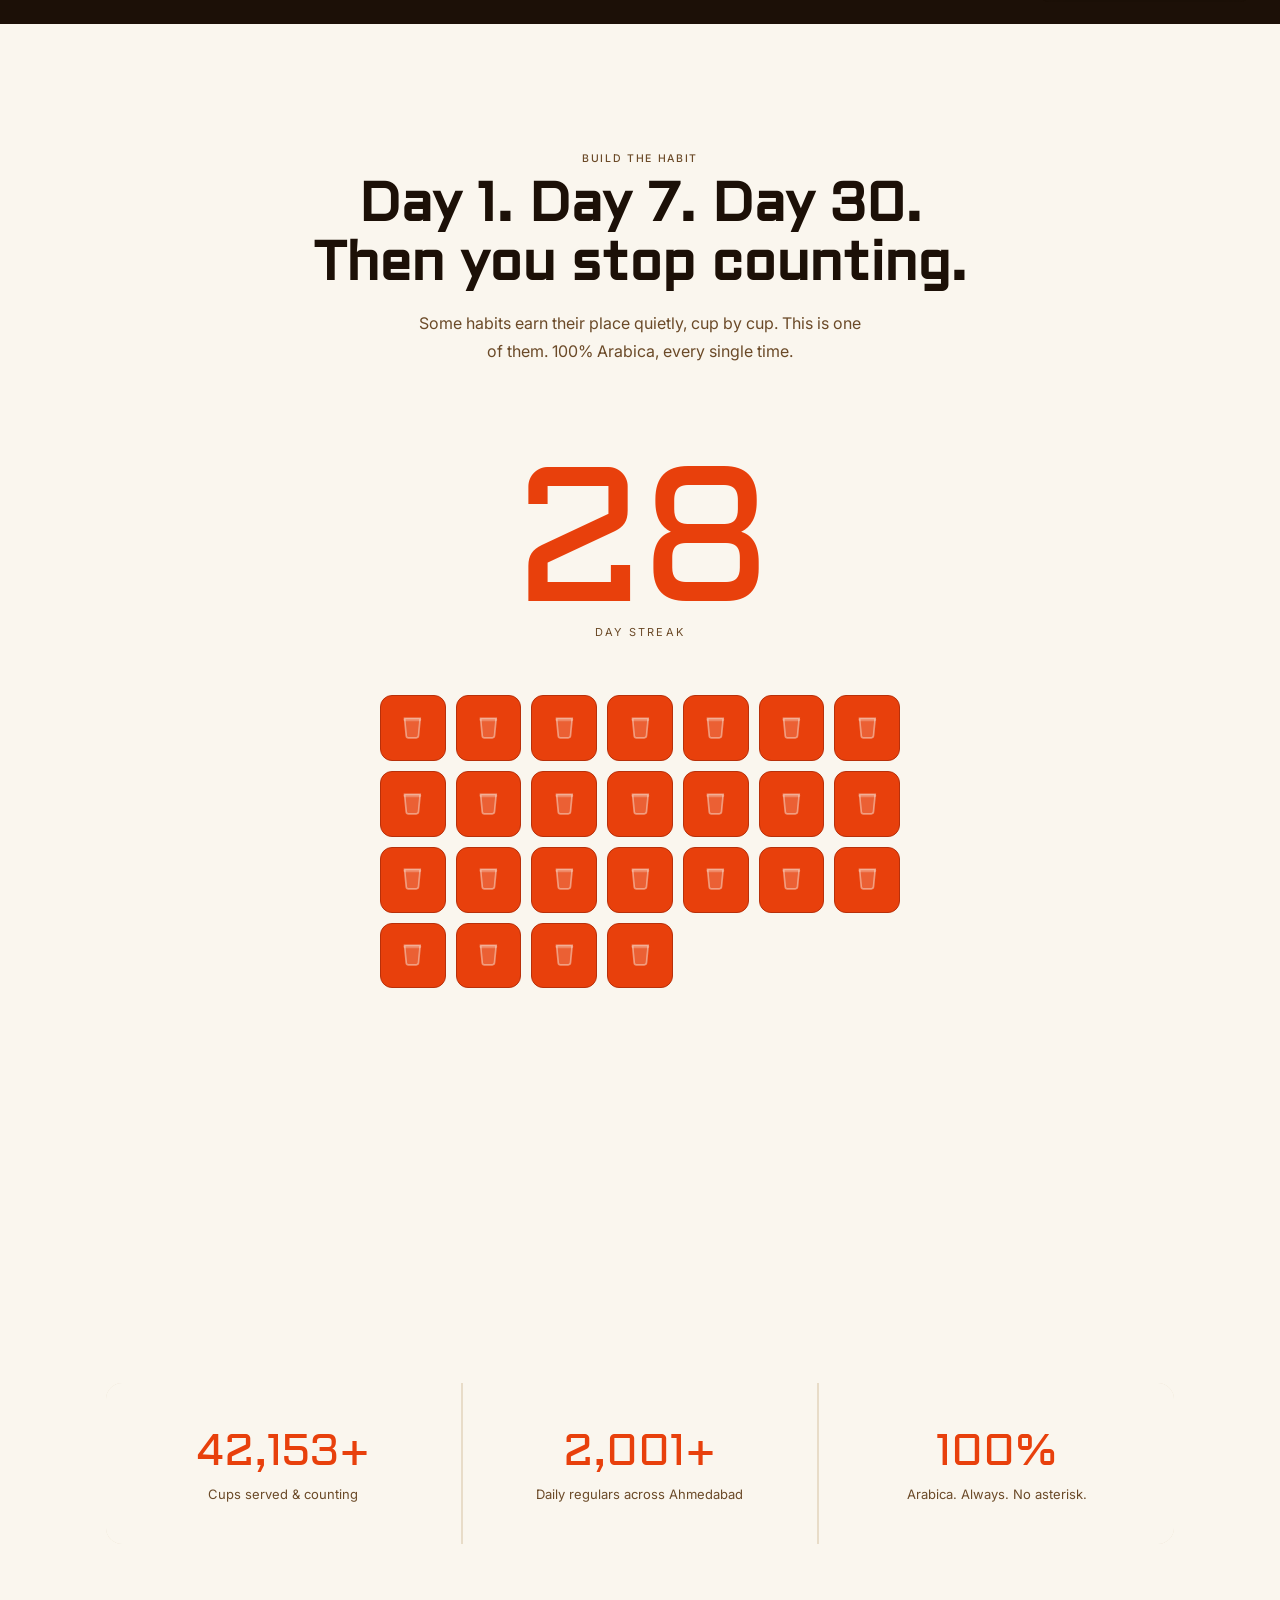
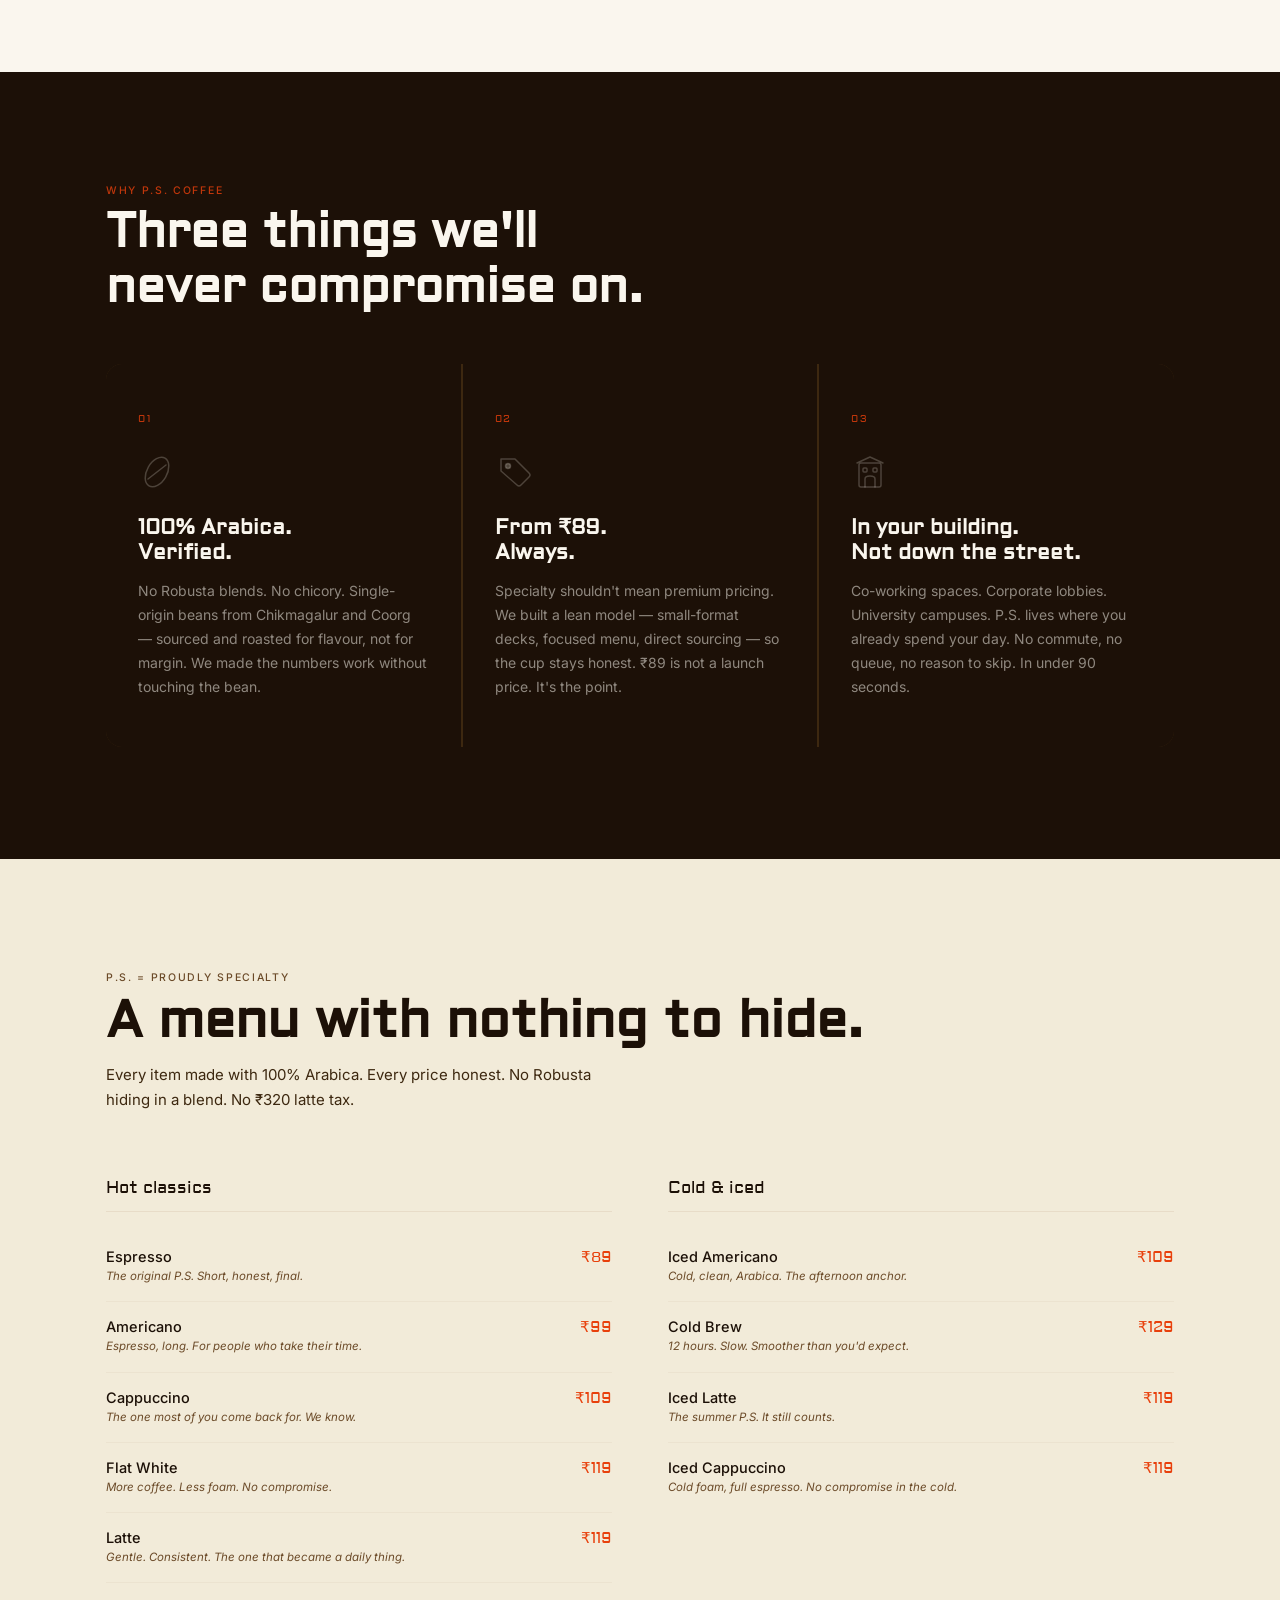
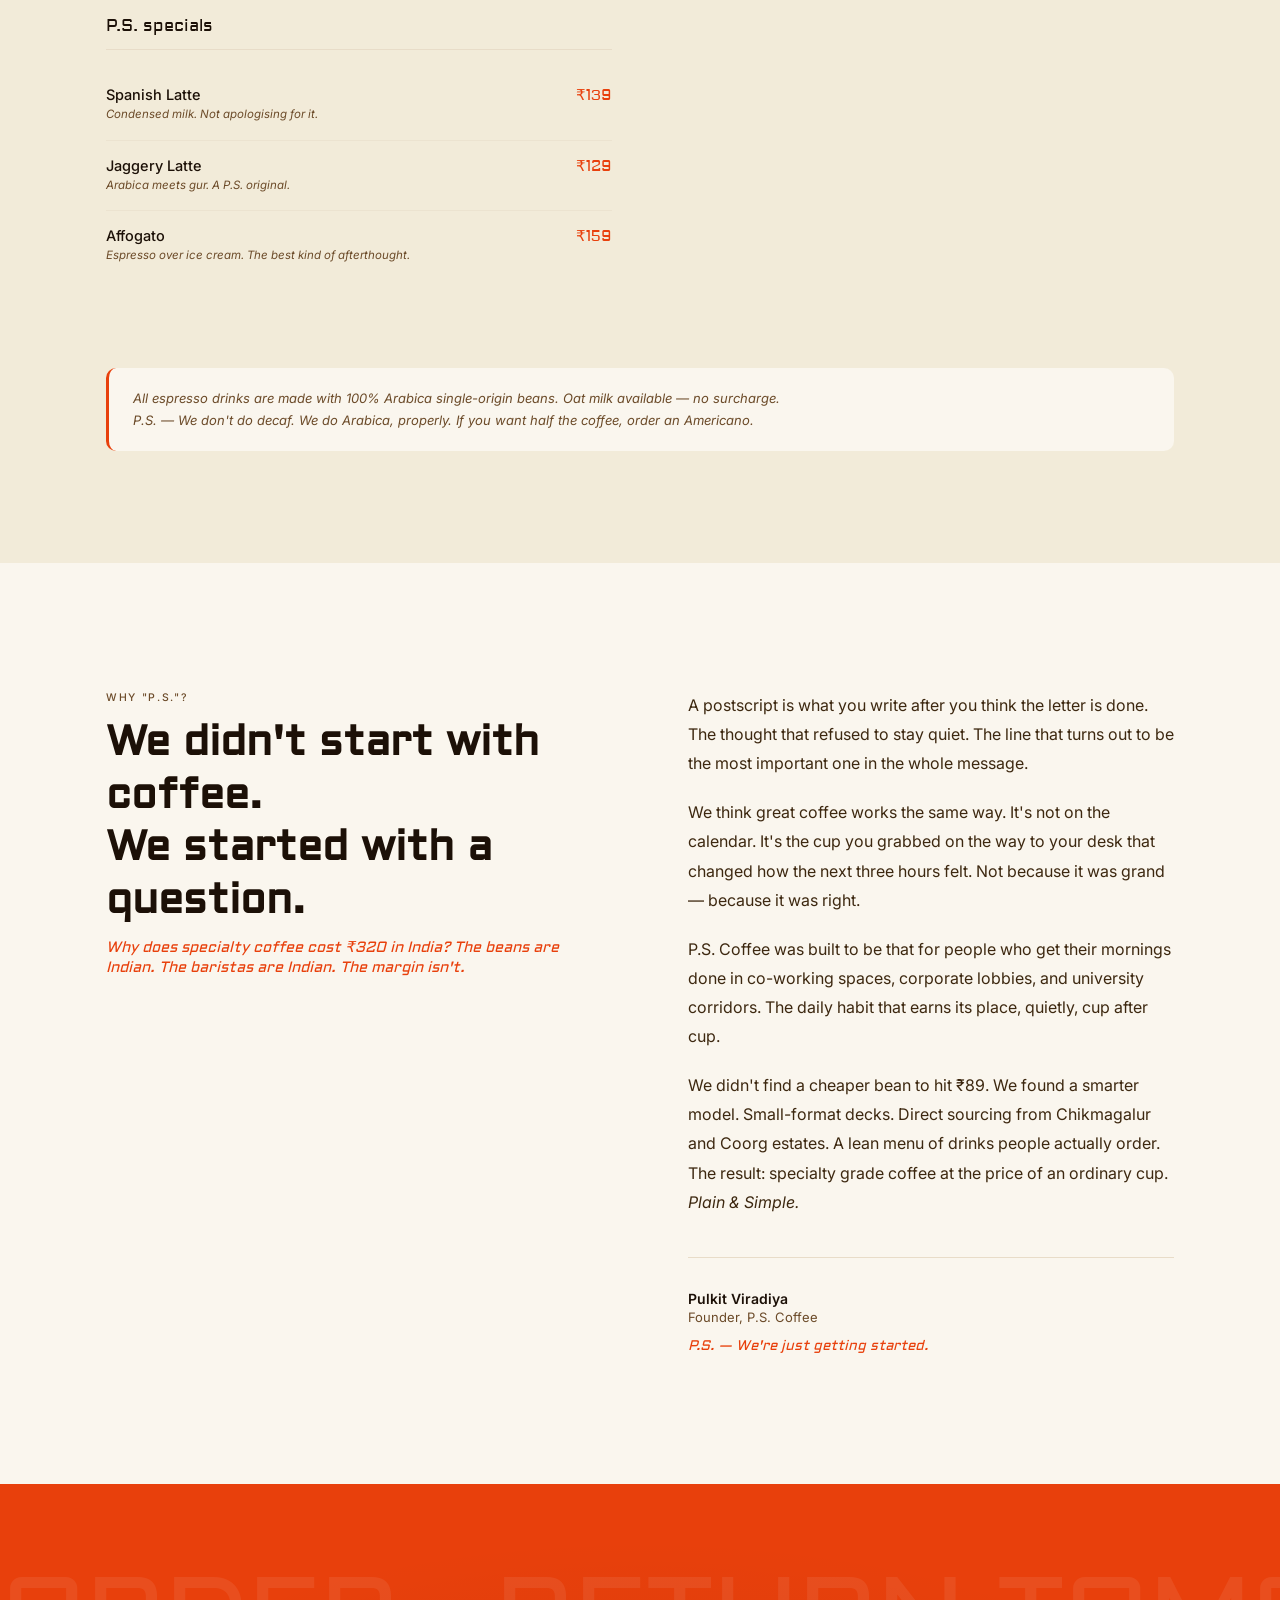
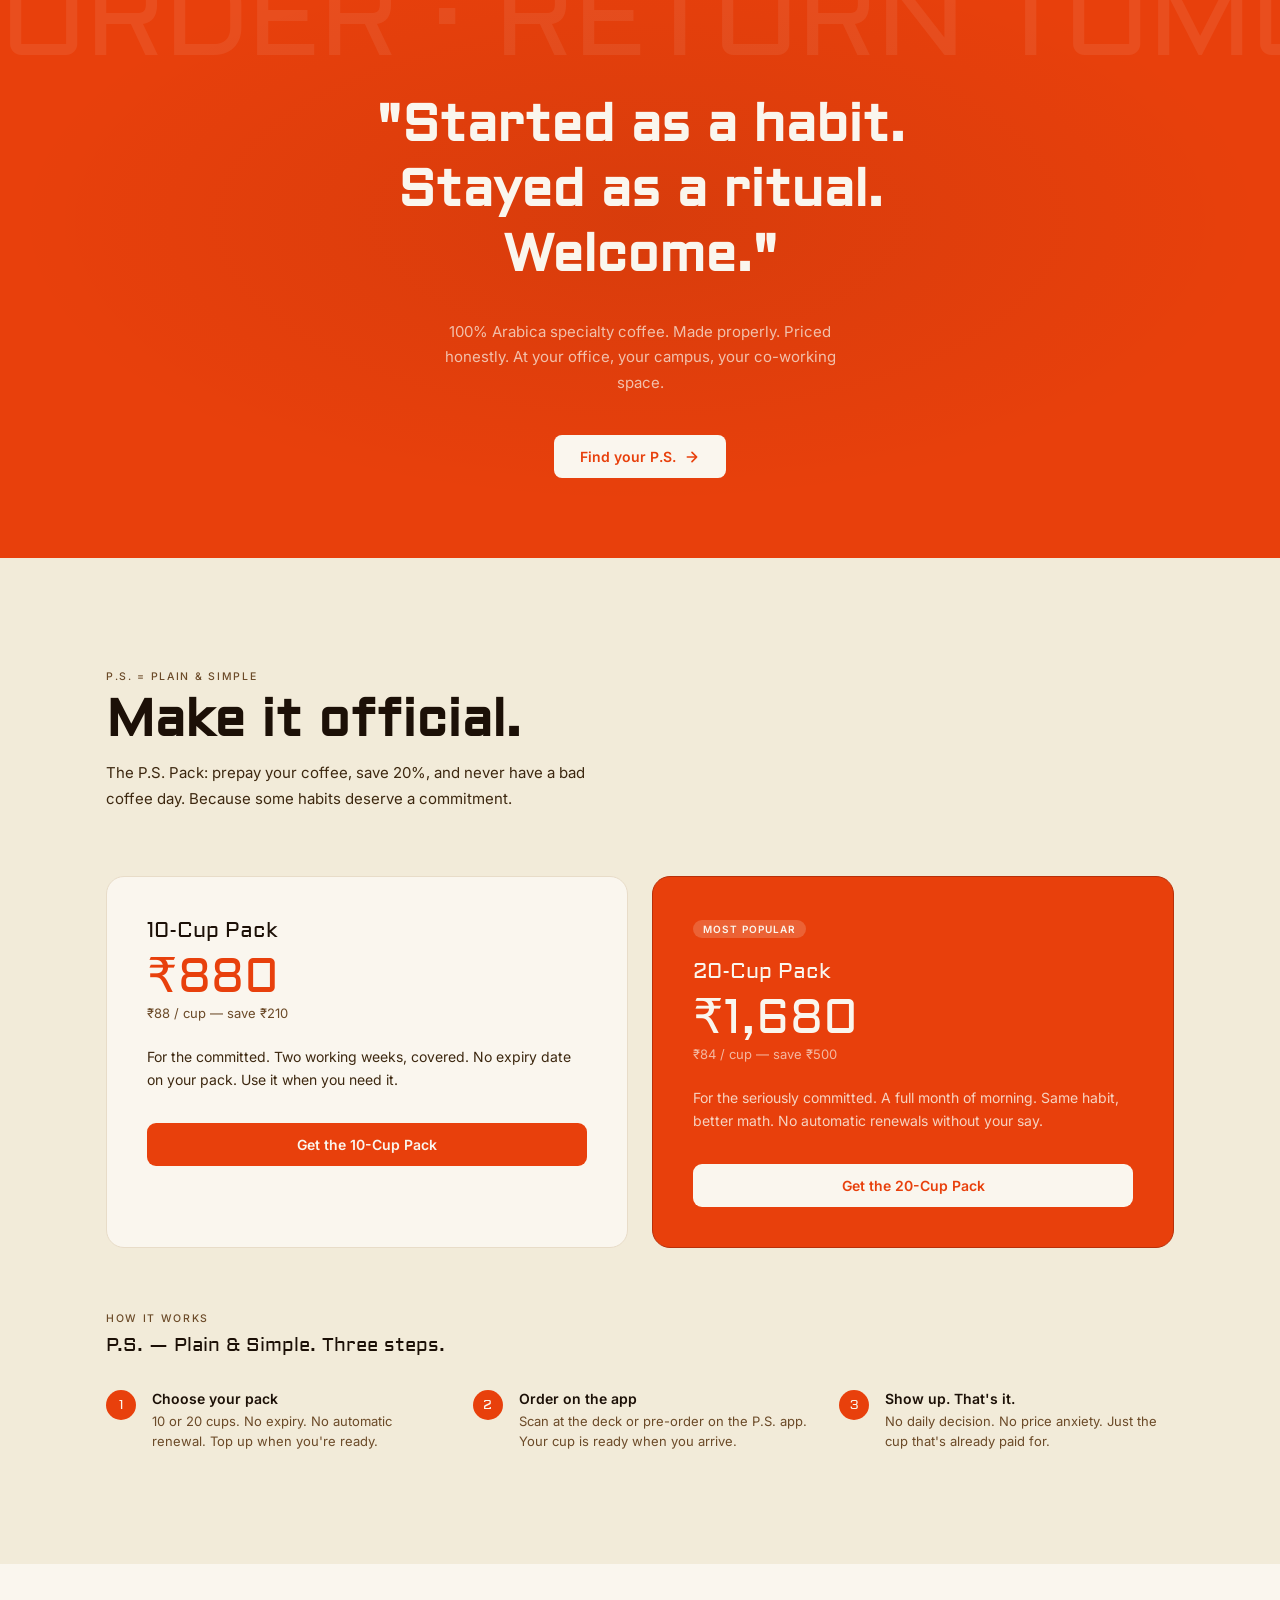
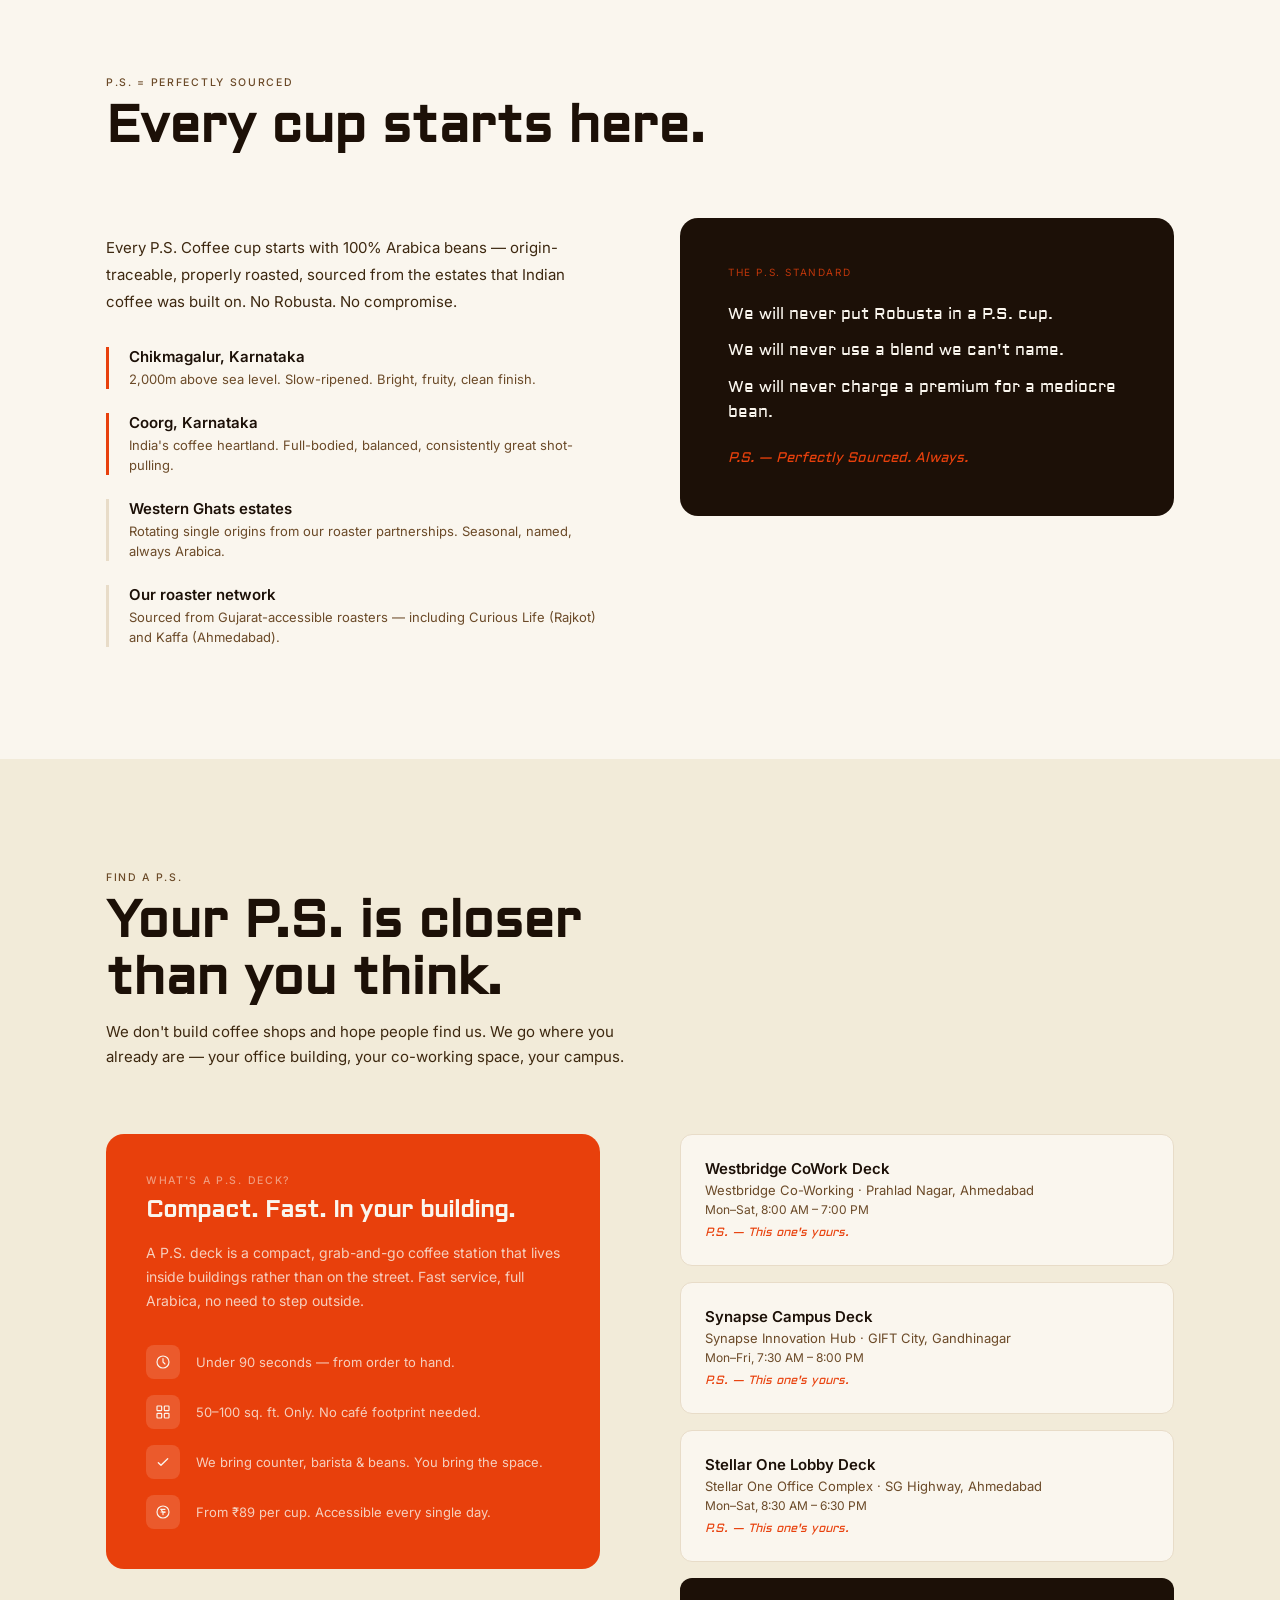
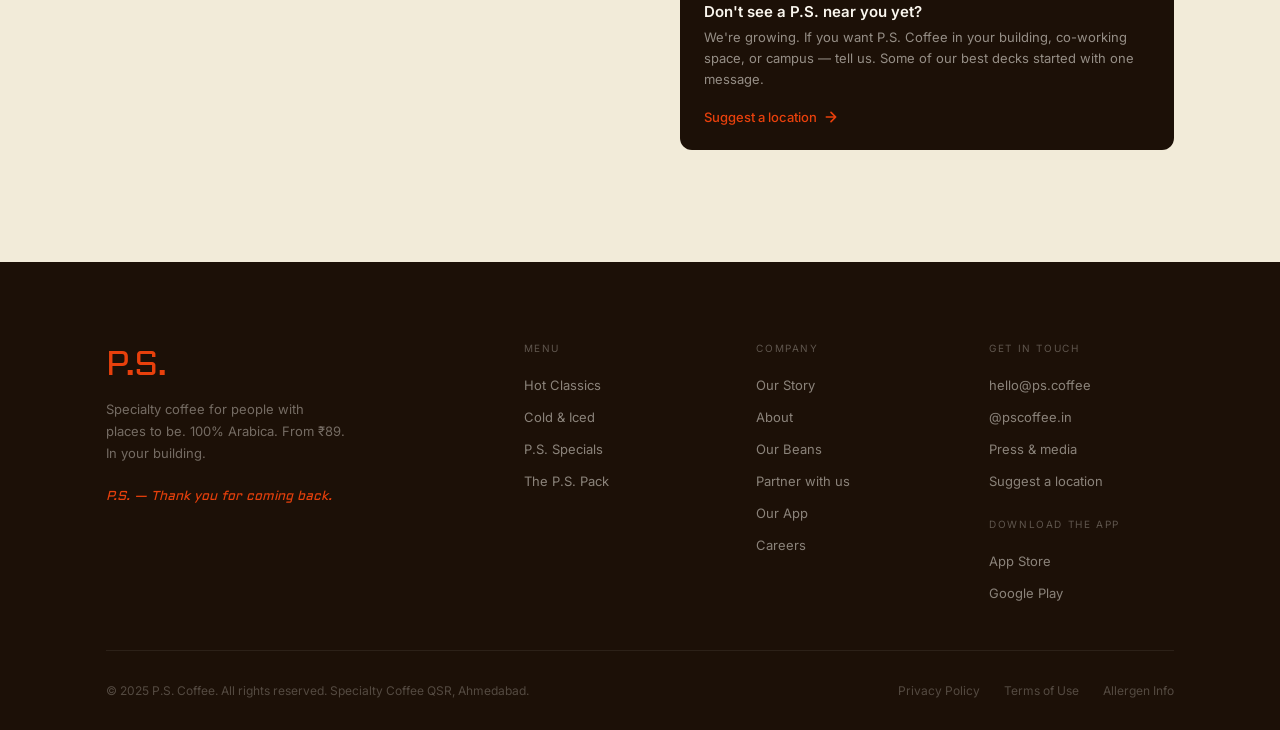
==== commit e6e8e966: "Fix crowd section: brand orange line-art on dark ink background Removed white bg from illustration (" ====
--- a/index.html
+++ b/index.html
@@ -502,18 +502,17 @@
     .foot-legal a:hover { color: rgba(250,246,238,.55); }
 
     /* ─── CROWD SECTION ─────────────────────────────────────────── */
-    #crowd { position:relative; overflow:hidden; background:var(--ink); height:680px; }
+    #crowd { position:relative; overflow:hidden; background:var(--ink); height:680px; isolation:isolate; }
     @media(max-width:700px){ #crowd{ height:520px; } }
 
     /* peeps grid */
     .crowd-grid {
-      position:absolute; inset:0;
+      position:absolute; inset:-1px;
       display:grid; gap:0;
     }
     .peep-cell {
-      background-image: url('crowd.jpg');
-      filter: invert(1) sepia(1) saturate(5.5) hue-rotate(345deg) brightness(1.08);
-      mix-blend-mode: screen;
+      background-image: url('crowd.png');
+      filter: invert(1) brightness(0.65) sepia(1) saturate(6) hue-rotate(335deg) brightness(2.5);
       animation: peep-bob var(--dur,3s) ease-in-out var(--dly,0s) infinite;
       will-change: transform;
     }
@@ -524,7 +523,7 @@
       78%      { transform: translate(1.2px,0.6px) rotate(0.18deg) scale(1.003); }
     }
 
-    /* dark vignette in center only — characters visible at edges */
+/* dark vignette in center only — characters visible at edges */
     .c-veil {
       position:absolute; inset:0; z-index:5;
       display:flex; align-items:center; justify-content:center;
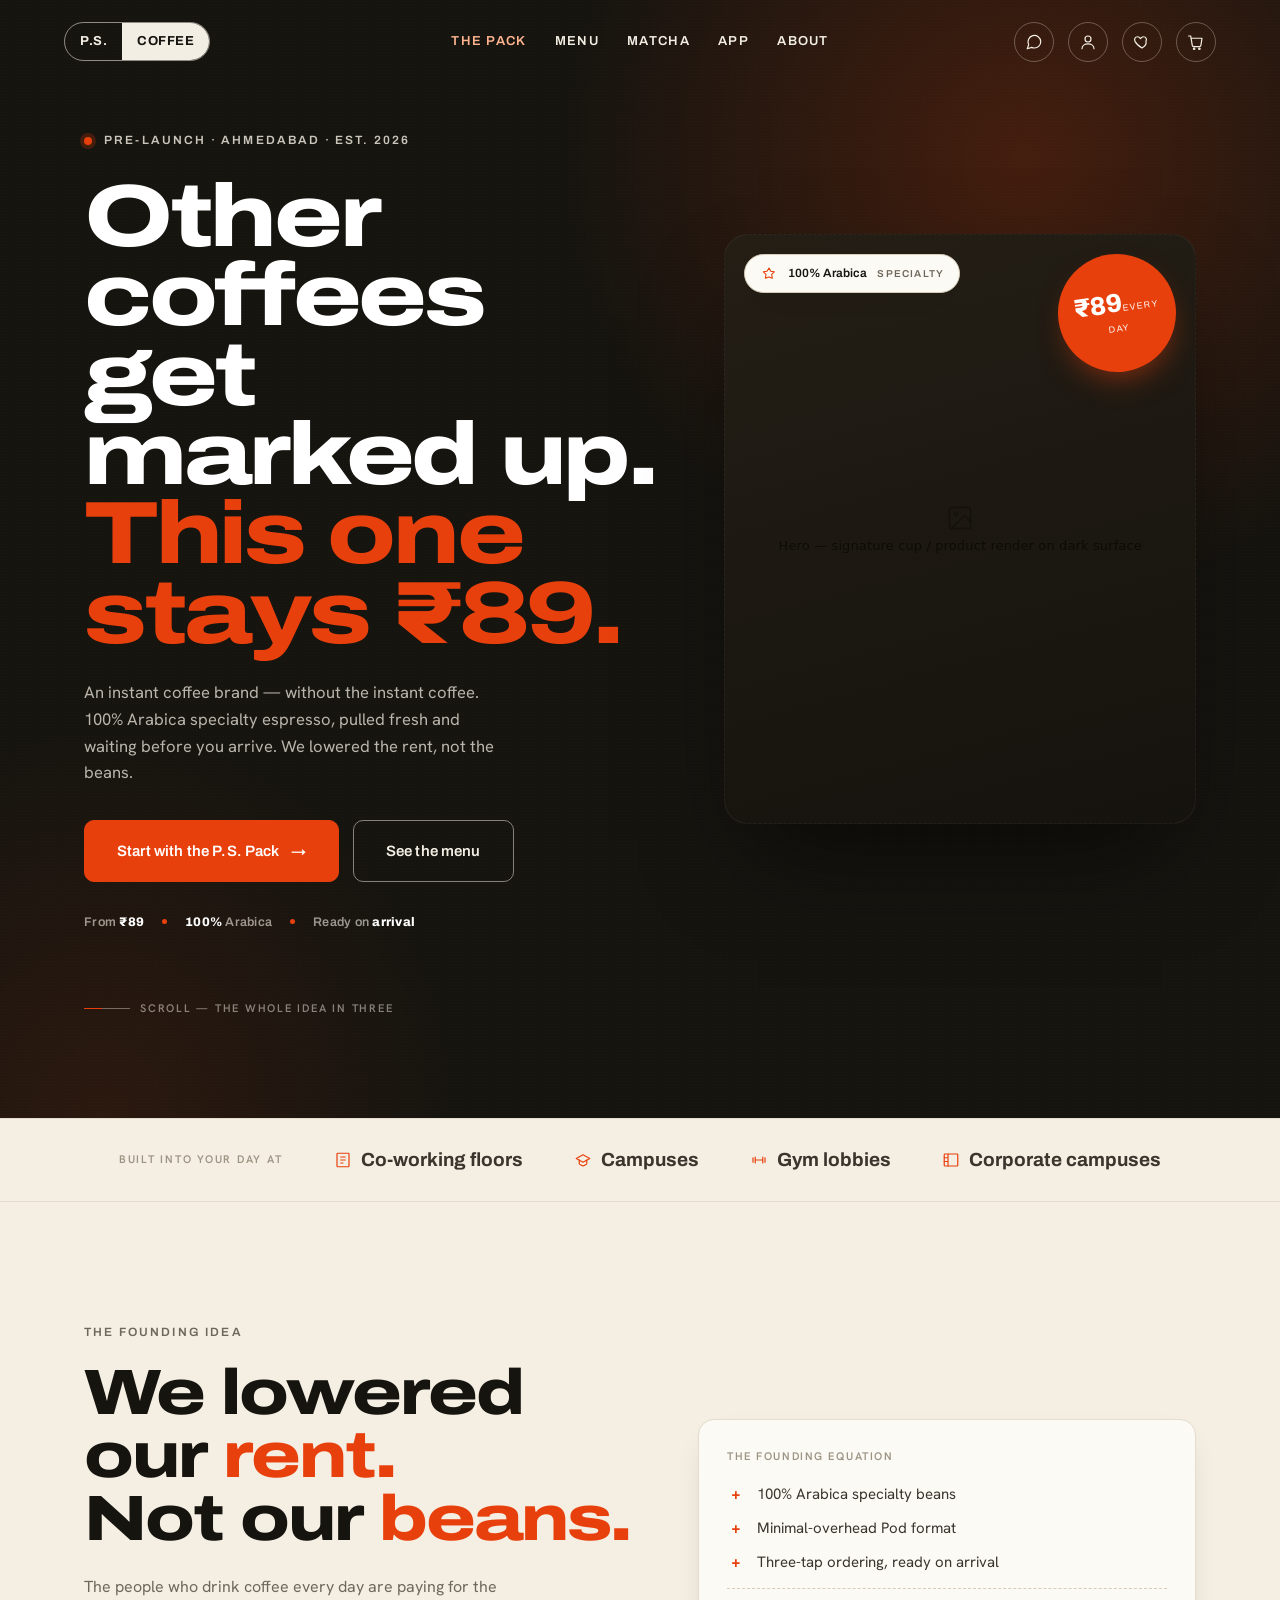
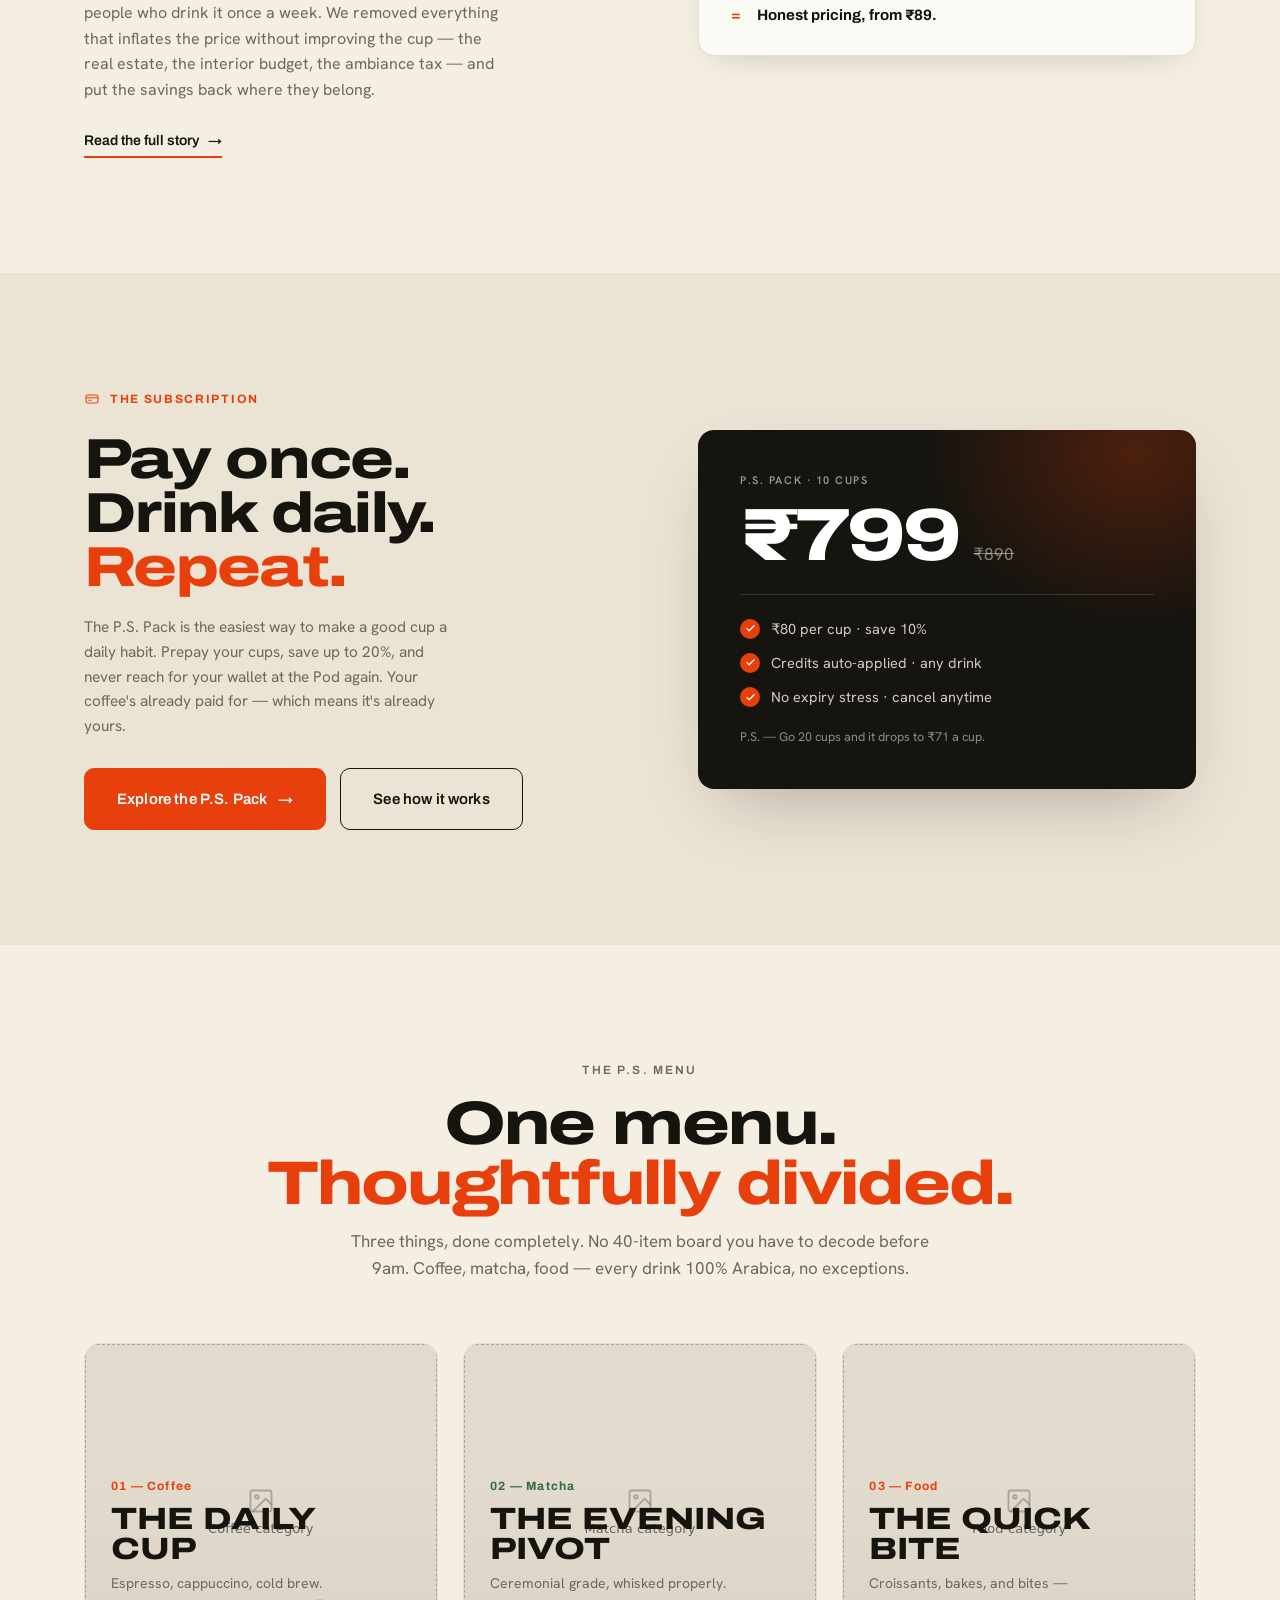
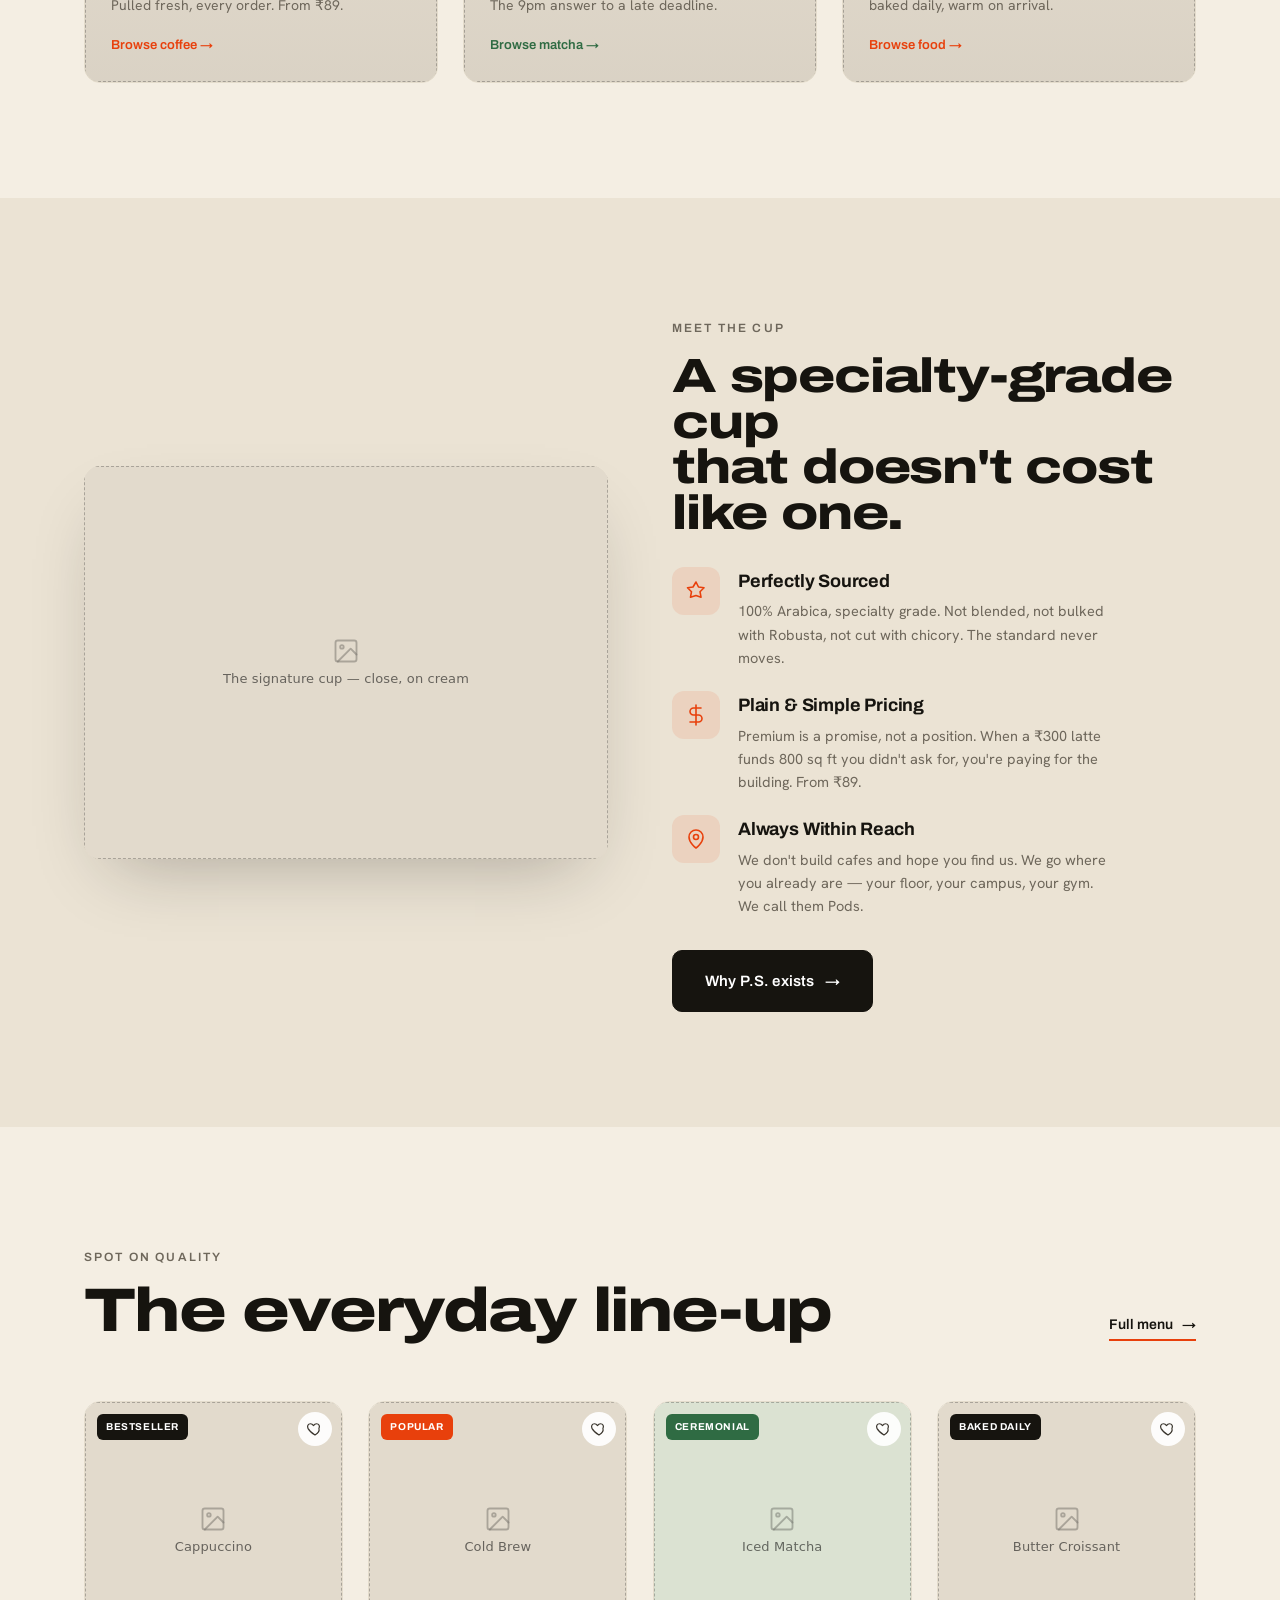
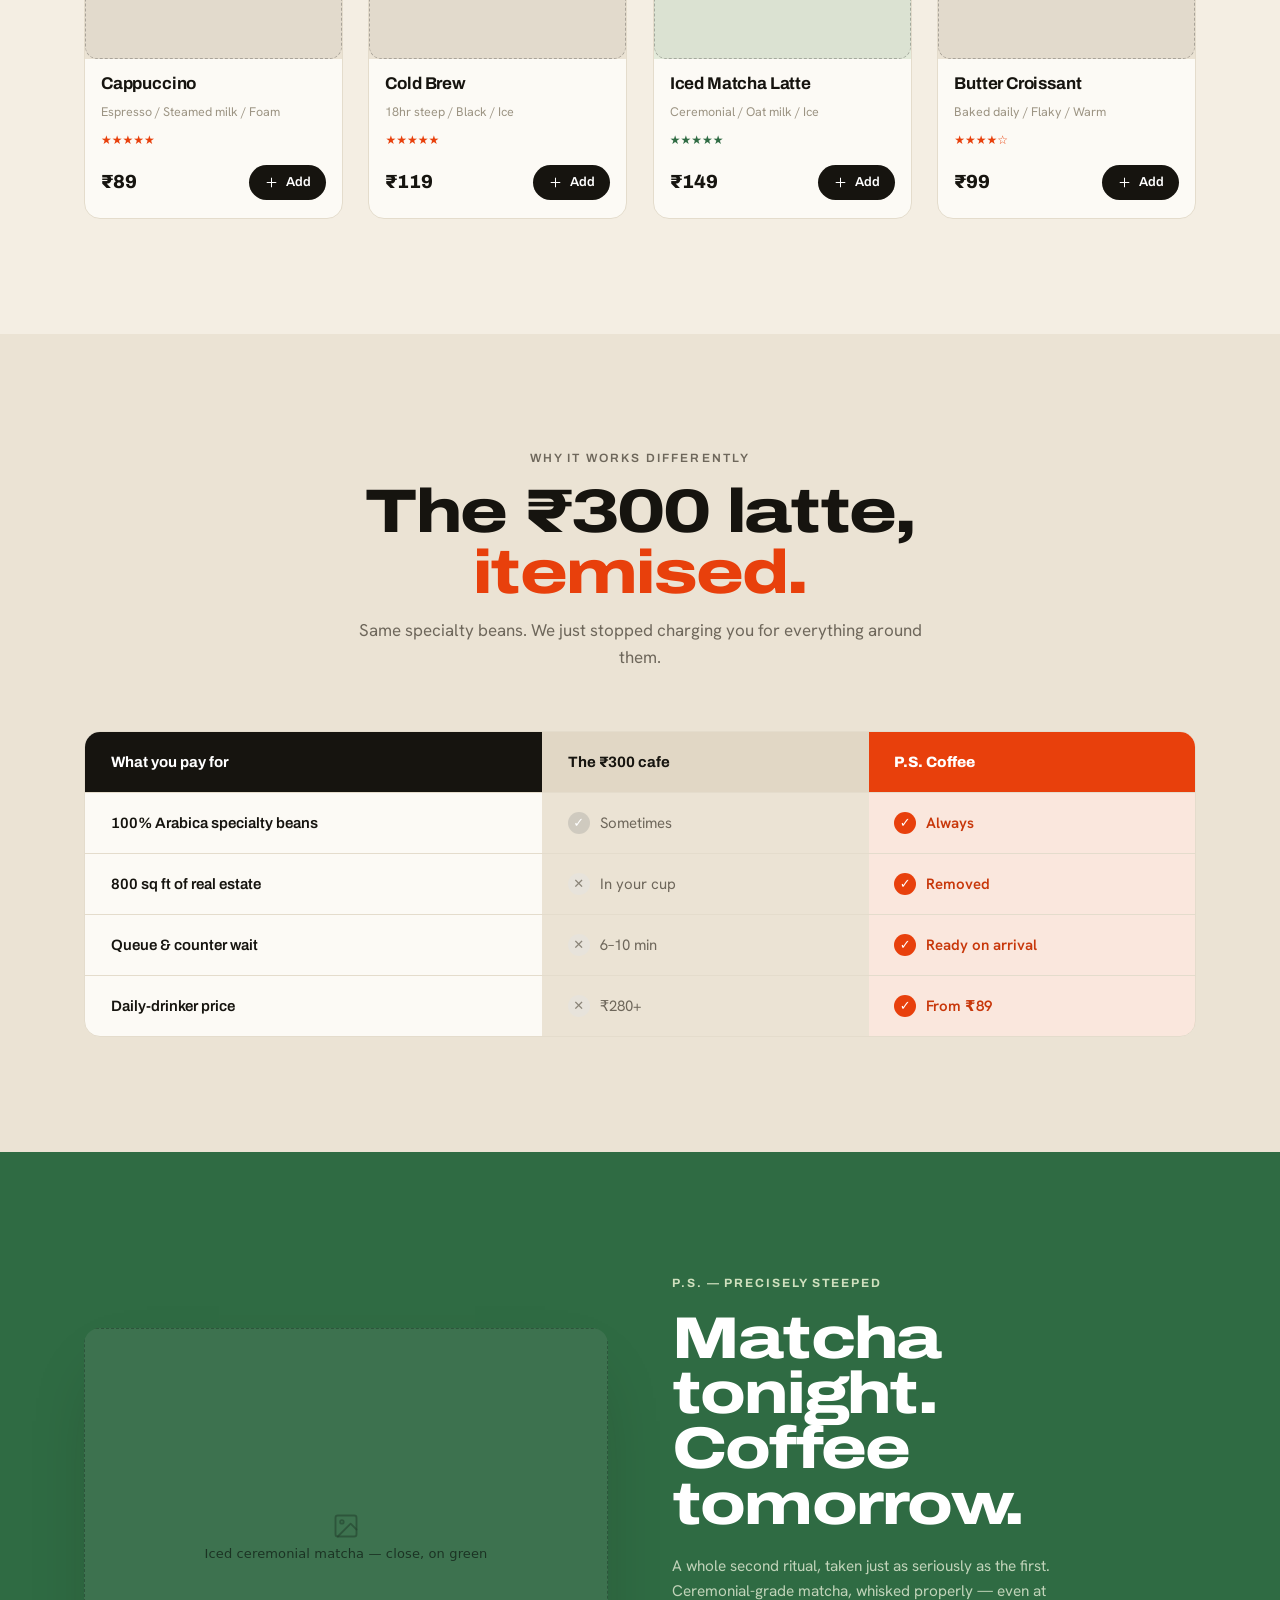
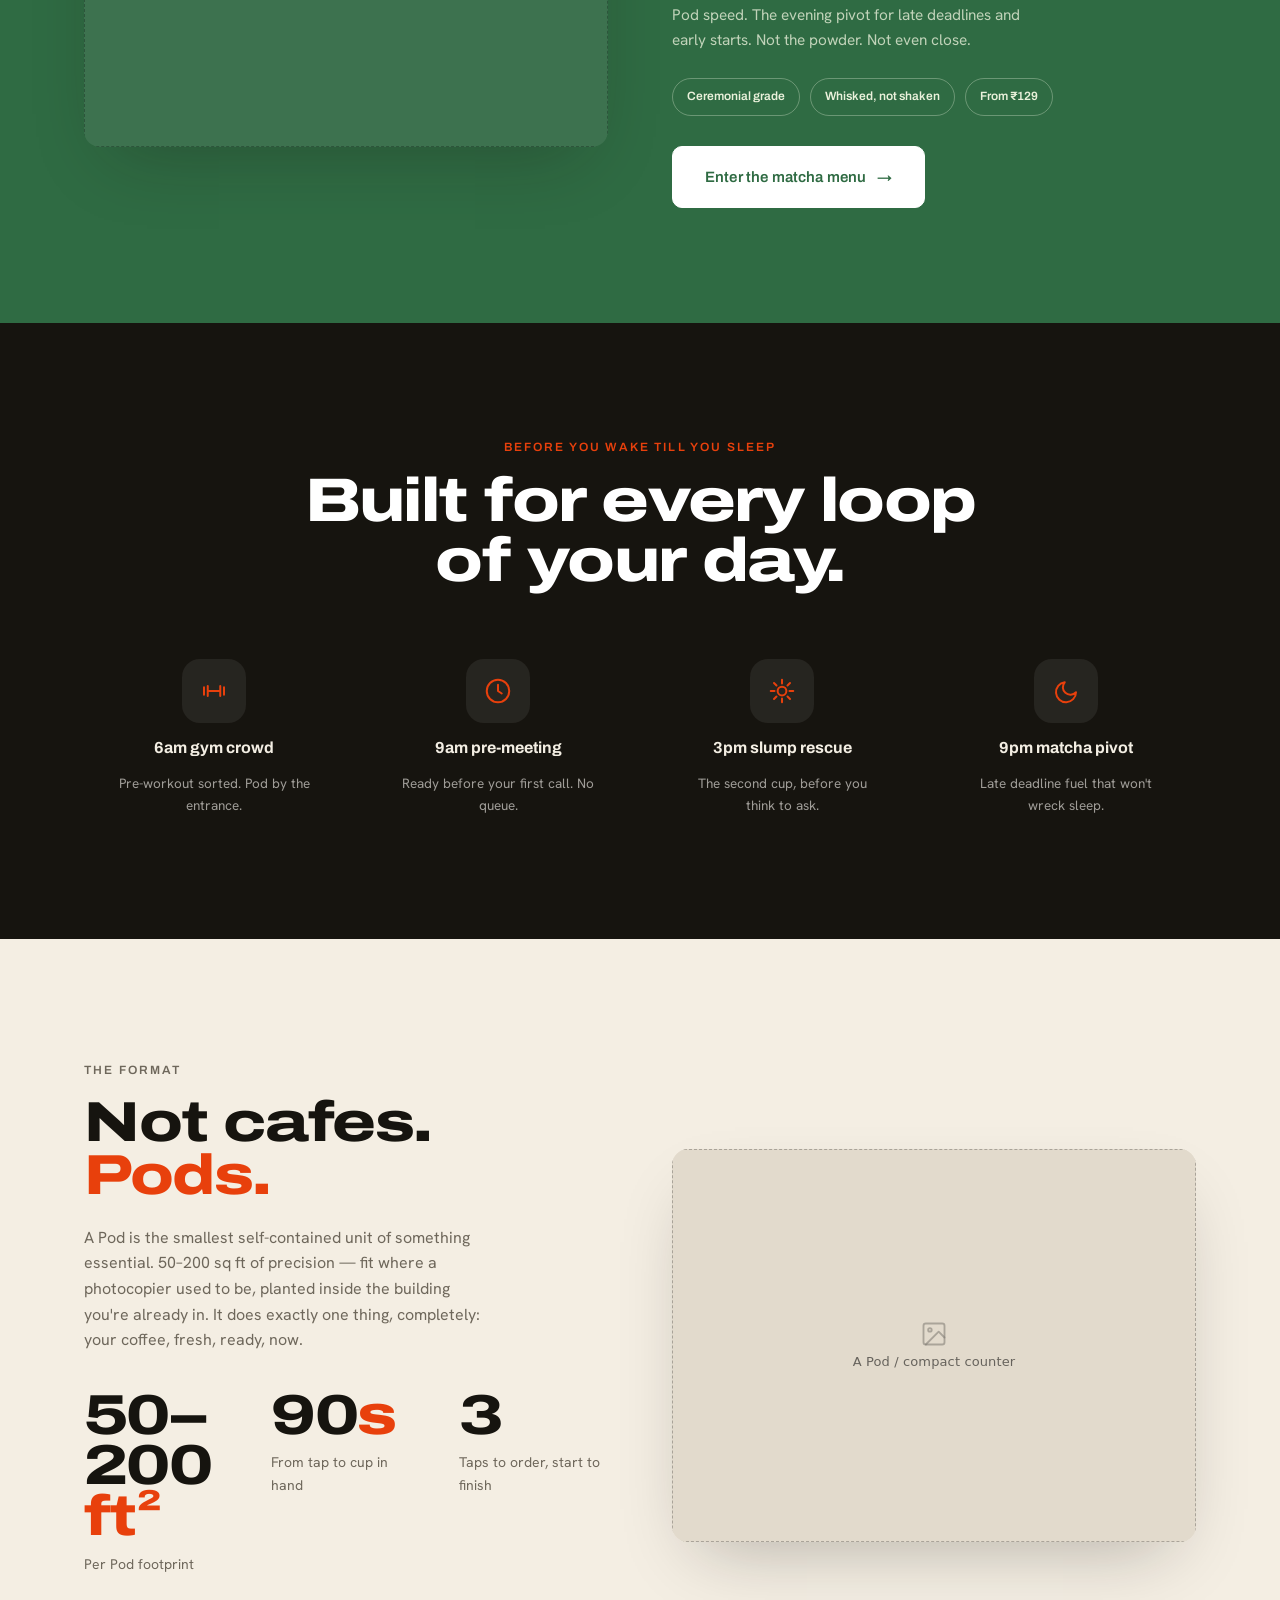
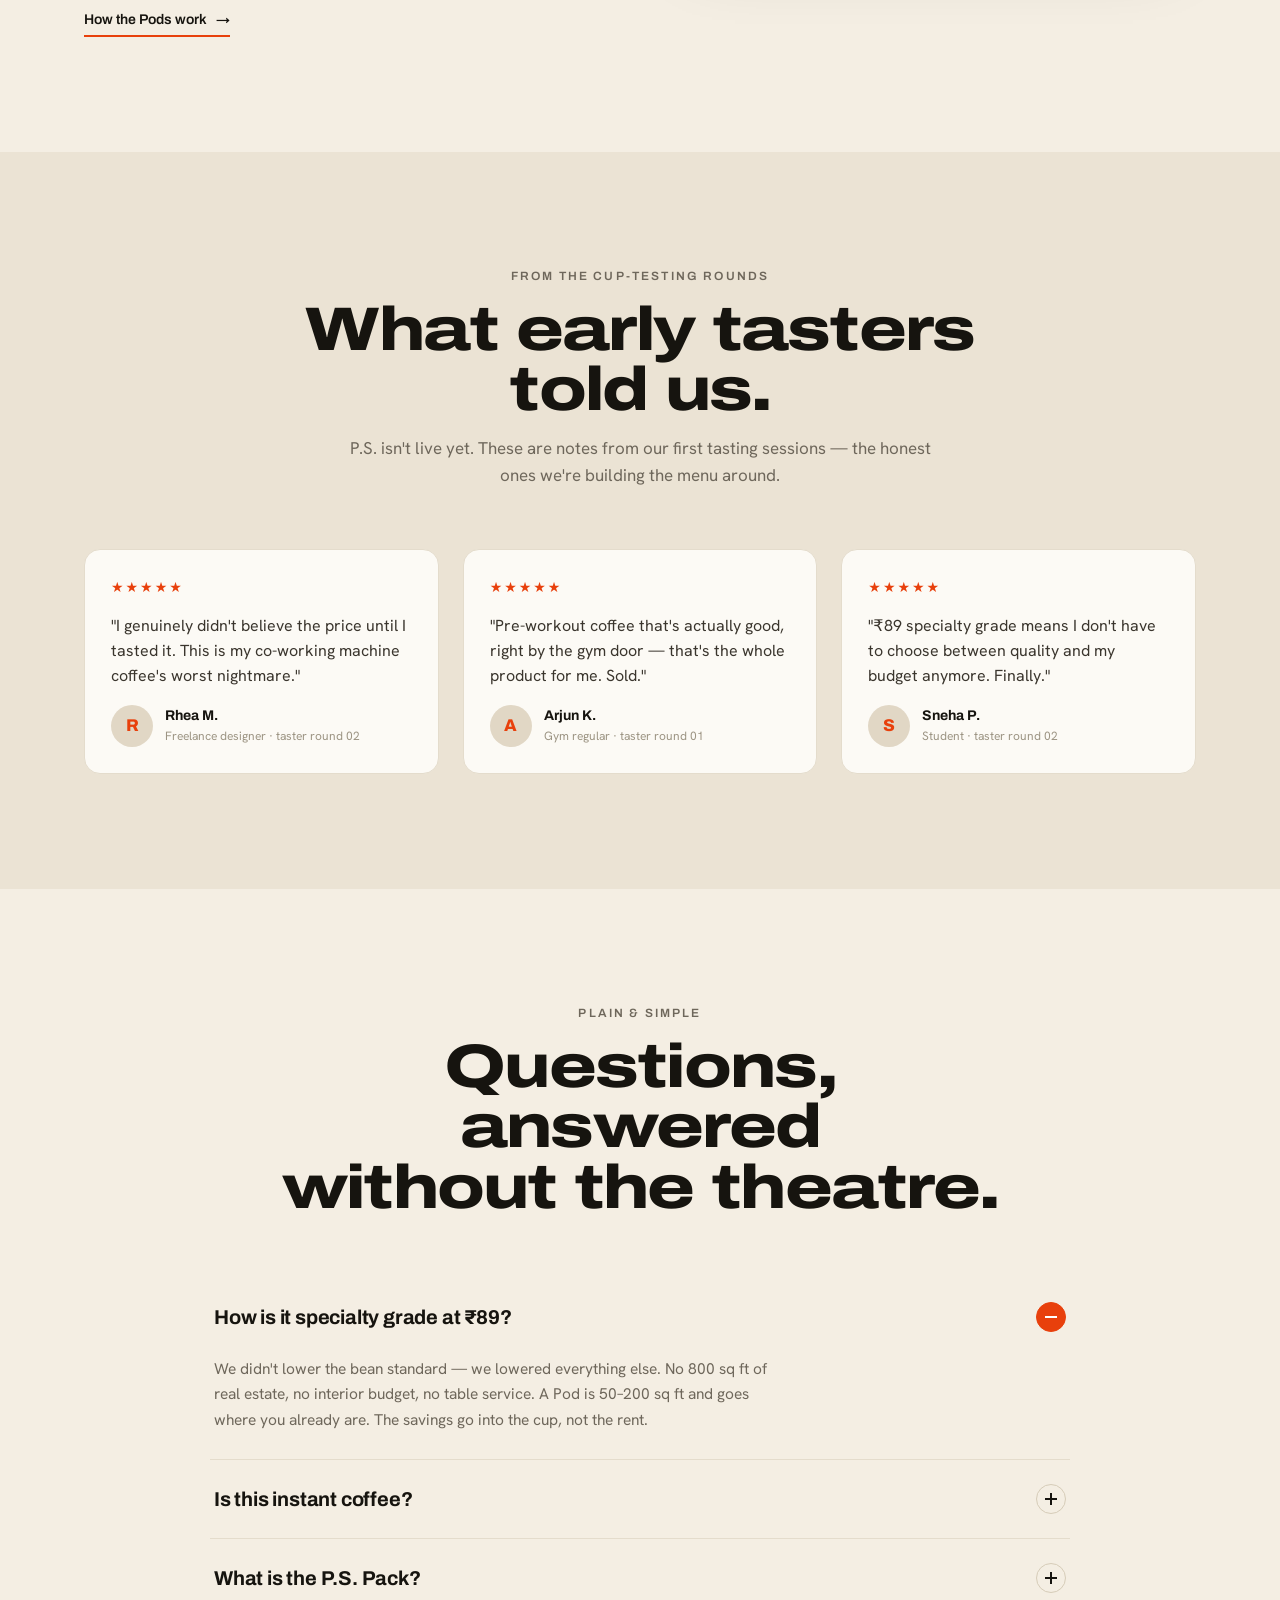
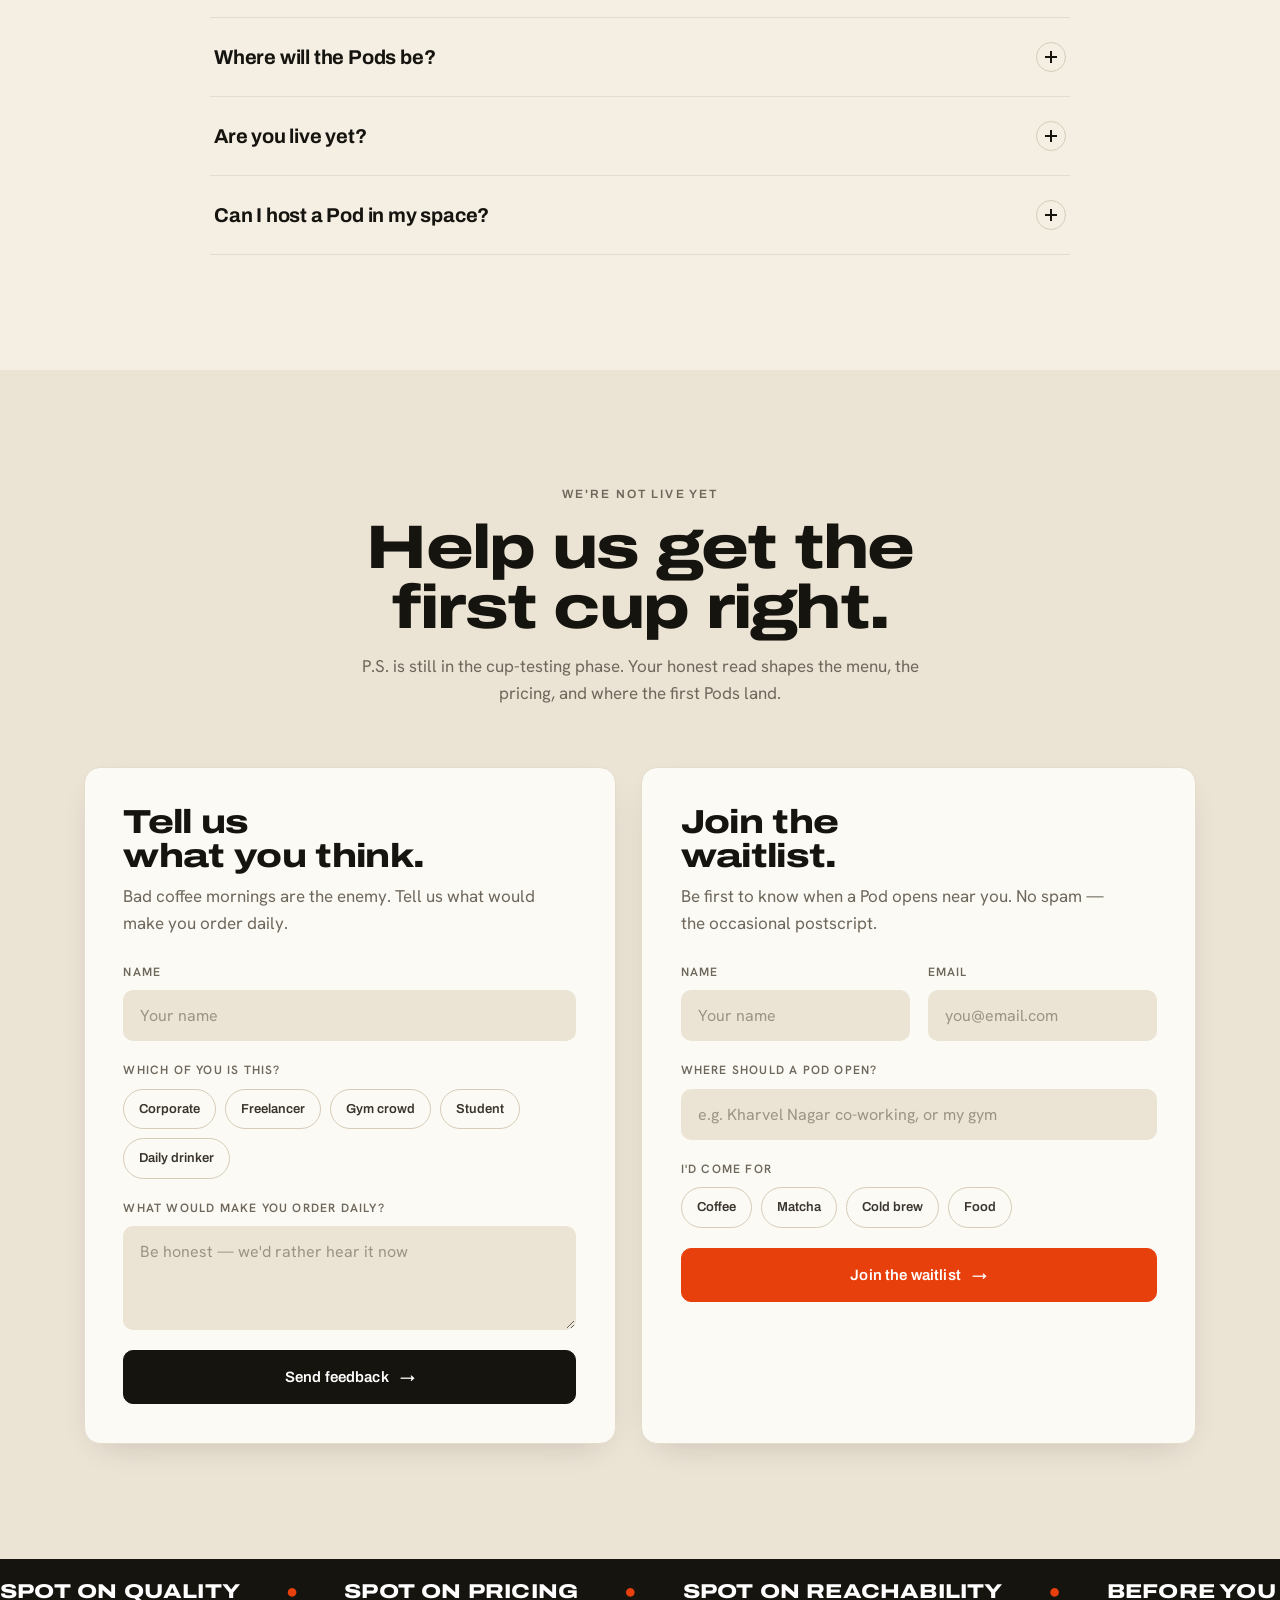
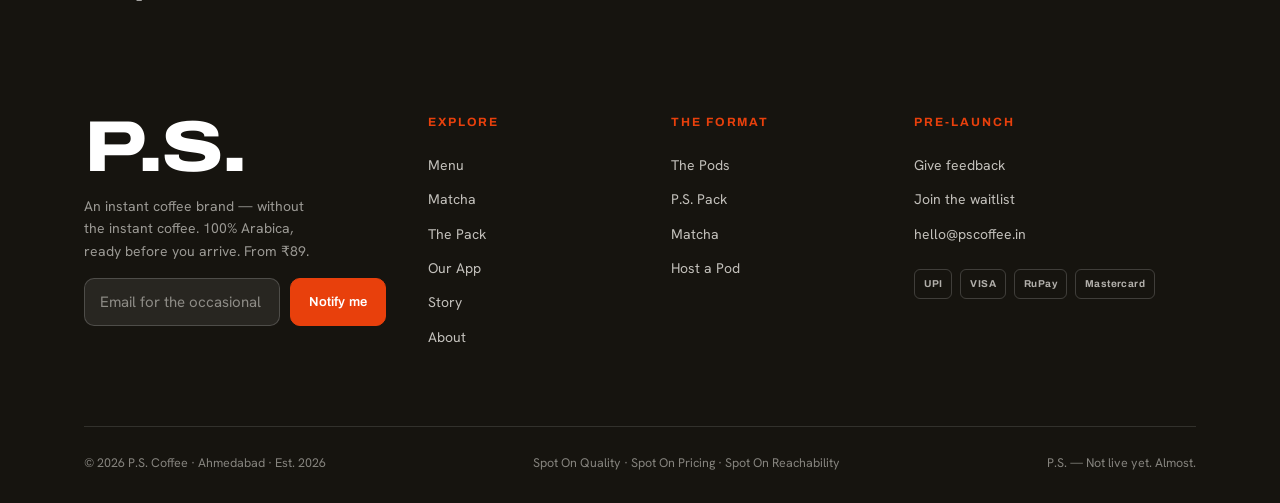
==== commit 1e51d30f: "P.S. Coffee website — initial deploy Co-Authored-By: Claude Sonnet 4.6 <noreply@anthropic.com>" ====
--- a/index.html
+++ b/index.html
@@ -1,1724 +1,472 @@
 <!DOCTYPE html>
 <html lang="en">
 <head>
-  <meta charset="UTF-8">
-  <meta name="viewport" content="width=device-width, initial-scale=1.0">
-  <meta name="description" content="P.S. Coffee serves 100% Arabica specialty coffee from ₹89 at co-working spaces, corporate campuses, and universities across Ahmedabad. The habit you didn't know you needed.">
-  <meta name="theme-color" content="#E8400C">
-  <meta property="og:title" content="P.S. Coffee — The cup you didn't forget.">
-  <meta property="og:description" content="100% Arabica. No shortcuts. No pretense. Specialty coffee for people with places to be, starting at ₹89.">
-  <title>P.S. Coffee — Specialty Coffee from ₹89 | Ahmedabad</title>
-  <!-- Open Graph -->
-  <meta property="og:type" content="website">
-  <meta property="og:url" content="https://ps.coffee/">
-  <meta property="og:title" content="P.S. Coffee — The cup you didn't forget.">
-  <meta property="og:description" content="100% Arabica. No shortcuts. No pretense. Specialty coffee for people with places to be, starting at ₹89.">
-  <meta property="og:image" content="https://ps.coffee/og-image.jpg">
-  <meta property="og:image:alt" content="A P.S. Coffee terracotta cup on a cream surface — 100% Arabica specialty coffee">
-  <meta property="og:site_name" content="P.S. Coffee">
-  <meta property="og:locale" content="en_IN">
-  <!-- Twitter Card -->
-  <meta name="twitter:card" content="summary_large_image">
-  <meta name="twitter:site" content="@pscoffee_in">
-  <meta name="twitter:title" content="P.S. Coffee — The cup you didn't forget.">
-  <meta name="twitter:description" content="100% Arabica. No shortcuts. No pretense. Specialty coffee for people with places to be, starting at ₹89.">
-  <meta name="twitter:image" content="https://ps.coffee/og-image.jpg">
-  <!-- Technical SEO -->
-  <link rel="canonical" href="https://ps.coffee/">
-  <meta name="robots" content="index, follow">
-  <meta name="keywords" content="specialty coffee Ahmedabad, arabica coffee Gujarat, grab and go coffee Ahmedabad, best coffee Ahmedabad, coffee near me, affordable specialty coffee India, P.S. Coffee, QSR coffee India">
-  <link rel="alternate" hreflang="en-IN" href="https://ps.coffee/">
-  <!-- JSON-LD Structured Data -->
-  <script type="application/ld+json">
-  {
-    "@context": "https://schema.org",
-    "@graph": [
-      {
-        "@type": "Organization",
-        "@id": "https://ps.coffee/#organization",
-        "name": "P.S. Coffee",
-        "url": "https://ps.coffee",
-        "logo": "https://ps.coffee/logo.png",
-        "email": "hello@ps.coffee",
-        "sameAs": ["https://www.instagram.com/pscoffee.in/"],
-        "description": "P.S. Coffee is a specialty coffee QSR serving 100% Arabica from ₹89 at co-working spaces, offices, and campuses in Ahmedabad."
-      },
-      {
-        "@type": ["CafeOrCoffeeShop", "LocalBusiness"],
-        "@id": "https://ps.coffee/#business",
-        "name": "P.S. Coffee",
-        "description": "P.S. Coffee serves 100% Arabica specialty coffee from ₹89 at co-working spaces, corporate campuses, and universities across Ahmedabad.",
-        "url": "https://ps.coffee",
-        "email": "hello@ps.coffee",
-        "priceRange": "₹89–₹159",
-        "servesCuisine": "Coffee",
-        "menu": "https://ps.coffee/menu",
-        "address": {
-          "@type": "PostalAddress",
-          "addressLocality": "Ahmedabad",
-          "addressRegion": "Gujarat",
-          "addressCountry": "IN"
-        },
-        "image": "https://ps.coffee/og-image.jpg"
-      },
-      {
-        "@type": "WebSite",
-        "@id": "https://ps.coffee/#website",
-        "url": "https://ps.coffee",
-        "name": "P.S. Coffee",
-        "publisher": { "@id": "https://ps.coffee/#organization" }
-      }
-    ]
-  }
-  </script>
-  <link rel="preconnect" href="https://fonts.googleapis.com">
-  <link rel="preconnect" href="https://fonts.gstatic.com" crossorigin>
-  <link href="https://fonts.googleapis.com/css2?family=Aldrich&family=Inter:wght@300;400;500;600&display=swap" rel="stylesheet">
-
-  <style>
-    /* ─── VARIABLES ──────────────────────────────────────────── */
-    :root {
-      --tc:      #E8400C;
-      --tc-dark: #B8300A;
-      --tc-deep: #8A220A;
-      --cream:   #FAF6EE;
-      --cream2:  #F2EBD9;
-      --cream3:  #E8DCC8;
-      --ink:     #1C1007;
-      --ink2:    #3D2810;
-      --ink3:    #6B4A28;
-      --font-d:  'Aldrich', sans-serif;
-      --font-b:  'Inter', sans-serif;
-      --mw:      1180px;
-      --px:      clamp(1.25rem, 5vw, 3.5rem);
-    }
-
-    /* ─── RESET ──────────────────────────────────────────────── */
-    *, *::before, *::after { box-sizing: border-box; margin: 0; padding: 0; }
-    html { scroll-behavior: smooth; }
-    body { font-family: var(--font-b); background: var(--cream); color: var(--ink); overflow-x: hidden; -webkit-font-smoothing: antialiased; }
-    a { text-decoration: none; color: inherit; }
-    img, svg { display: block; }
-
-    /* ─── UTILS ──────────────────────────────────────────────── */
-    .wrap   { max-width: var(--mw); margin: 0 auto; padding: 0 var(--px); }
-    .eyebrow { font-size: 10.5px; font-weight: 500; letter-spacing: .16em; text-transform: uppercase; color: var(--ink3); }
-    .eyebrow-light { font-size: 10.5px; font-weight: 500; letter-spacing: .16em; text-transform: uppercase; color: rgba(250,246,238,.5); }
-
-    /* scroll reveal */
-    .fade { opacity: 0; transform: translateY(28px); transition: opacity .7s ease, transform .7s ease; }
-    .fade.in  { opacity: 1; transform: none; }
-    .fade.d1  { transition-delay: .1s; }
-    .fade.d2  { transition-delay: .2s; }
-    .fade.d3  { transition-delay: .3s; }
-    .fade.d4  { transition-delay: .45s; }
-
-    /* ─── NAV ────────────────────────────────────────────────── */
-    #nav {
-      position: fixed; top: 0; left: 0; right: 0; z-index: 200;
-      background: var(--cream);
-      border-bottom: 1px solid transparent;
-      transition: border-color .3s, box-shadow .3s;
-    }
-    #nav.stuck { border-color: var(--cream3); box-shadow: 0 2px 24px rgba(28,16,7,.06); }
-    .nav-i {
-      display: flex; align-items: center; justify-content: space-between;
-      height: 62px;
-    }
-    .nav-logo { font-family: var(--font-d); font-size: 26px; color: var(--tc); letter-spacing: -1px; }
-    .nav-links { display: flex; align-items: center; gap: 1.5rem; list-style: none; }
-    .nav-links a { font-size: 13px; color: var(--ink2); transition: color .2s; }
-    .nav-links a:hover { color: var(--tc); }
-    .nav-cta {
-      background: var(--tc); color: #FAF6EE !important;
-      padding: 8px 20px; border-radius: 7px; font-weight: 500 !important;
-      transition: background .2s !important;
-    }
-    .nav-cta:hover { background: var(--tc-dark) !important; }
-    .ham { display: none; flex-direction: column; gap: 5px; cursor: pointer; padding: 4px; }
-    .ham span { display: block; width: 22px; height: 1.5px; background: var(--ink); border-radius: 2px; transition: all .3s; }
-    .ham.open span:nth-child(1) { transform: rotate(45deg) translate(4.5px,4.5px); }
-    .ham.open span:nth-child(2) { opacity: 0; }
-    .ham.open span:nth-child(3) { transform: rotate(-45deg) translate(4.5px,-4.5px); }
-
-    /* mobile nav */
-    .nav-mob {
-      display: none; flex-direction: column;
-      background: var(--cream); border-top: 1px solid var(--cream3);
-      padding: 1.5rem var(--px) 2rem;
-      gap: 1.25rem;
-    }
-    .nav-mob.open { display: flex; }
-    .nav-mob a { font-size: 15px; color: var(--ink2); }
-    .nav-mob .nav-cta { text-align: center; border-radius: 8px; padding: 12px; color: #FAF6EE !important; }
-
-    /* ─── BUTTONS ────────────────────────────────────────────── */
-    .btn-cream {
-      display: inline-flex; align-items: center; gap: 8px;
-      background: #FAF6EE; color: var(--tc);
-      padding: 13px 26px; border-radius: 8px;
-      font-size: 14px; font-weight: 600;
-      transition: background .2s, transform .2s;
-    }
-    .btn-cream:hover { background: var(--cream2); transform: translateY(-1px); }
-    .btn-outline-cream {
-      display: inline-flex; align-items: center; gap: 8px;
-      border: 1.5px solid rgba(250,246,238,.45); color: #FAF6EE;
-      padding: 13px 26px; border-radius: 8px;
-      font-size: 14px; font-weight: 500;
-      transition: border-color .2s, background .2s;
-    }
-    .btn-outline-cream:hover { border-color: rgba(250,246,238,.9); background: rgba(250,246,238,.07); }
-    .btn-tc {
-      display: inline-flex; align-items: center; gap: 8px;
-      background: var(--tc); color: #FAF6EE;
-      padding: 13px 26px; border-radius: 8px;
-      font-size: 14px; font-weight: 600;
-      transition: background .2s, transform .2s;
-      border: none; cursor: pointer;
-    }
-    .btn-tc:hover { background: var(--tc-dark); transform: translateY(-1px); }
-    .arrow-icon { width:16px; height:16px; flex-shrink:0; }
-
-    /* ─── HERO ───────────────────────────────────────────────── */
-    #hero {
-      min-height: 100vh; background: var(--tc);
-      display: flex; flex-direction: column; justify-content: center;
-      padding-top: 62px; position: relative; overflow: hidden;
-    }
-    #hero::before {
-      content: ''; position: absolute; inset: 0;
-      background:
-        radial-gradient(ellipse 60% 50% at 85% 15%, rgba(250,246,238,.07) 0%, transparent 60%),
-        radial-gradient(ellipse 50% 60% at 15% 85%, rgba(28,16,7,.14) 0%, transparent 60%);
-      pointer-events: none;
-    }
-    /* subtle grain overlay */
-    #hero::after {
-      content: ''; position: absolute; inset: 0; pointer-events: none;
-      opacity: .04;
-      background-image: url("data:image/svg+xml,%3Csvg xmlns='http://www.w3.org/2000/svg' width='300' height='300'%3E%3Cfilter id='n'%3E%3CfeTurbulence type='fractalNoise' baseFrequency='.75' numOctaves='4' stitchTiles='stitch'/%3E%3C/filter%3E%3Crect width='300' height='300' filter='url(%23n)' opacity='1'/%3E%3C/svg%3E");
-    }
-    .hero-grid {
-      display: grid; grid-template-columns: 1fr 1fr;
-      gap: 3rem; align-items: center;
-      min-height: calc(100vh - 62px);
-      padding: 5rem 0 4rem;
-      position: relative; z-index: 2;
-    }
-    .hero-ey { font-size: 11px; letter-spacing: .2em; text-transform: uppercase; color: rgba(250,246,238,.55); margin-bottom: 1.5rem; }
-    .hero-mark { font-family: var(--font-d); font-size: clamp(80px,12vw,152px); color: #FAF6EE; line-height: .92; letter-spacing: -3px; }
-    .hero-sub  { font-size: clamp(13px,1.8vw,17px); letter-spacing: .38em; text-transform: uppercase; color: rgba(250,246,238,.6); margin: .5rem 0 2rem; }
-    .hero-tag  { font-family: var(--font-d); font-size: clamp(18px,2.4vw,27px); color: #FAF6EE; line-height: 1.25; margin-bottom: 1rem; }
-    .hero-desc { font-size: 15px; color: rgba(250,246,238,.72); line-height: 1.75; max-width: 420px; margin-bottom: 2.5rem; }
-    .hero-actions { display: flex; gap: 12px; flex-wrap: wrap; }
-
-    /* ── hero cup ── */
-    .hero-vis { display: flex; justify-content: center; align-items: center; position: relative; }
-
-    @keyframes float { 0%,100%{ transform:translateY(0); } 50%{ transform:translateY(-14px); } }
-    @keyframes steam1 { 0%,100%{opacity:0;transform:translateY(0) scaleX(1);} 40%{opacity:.75;} 70%{opacity:.5;transform:translateY(-32px) scaleX(1.2);} }
-    @keyframes steam2 { 0%,100%{opacity:0;transform:translateY(0);} 40%{opacity:.6;} 70%{opacity:.35;transform:translateY(-38px) scaleX(.85);} }
-    @keyframes steam3 { 0%,100%{opacity:0;transform:translateY(0) scaleX(1);} 40%{opacity:.55;} 70%{opacity:.3;transform:translateY(-28px) scaleX(1.1);} }
-
-    .cup-svg { animation: float 4.5s ease-in-out infinite; transform-origin: center bottom; }
-    .st1 { animation: steam1 2.8s ease-in-out infinite; }
-    .st2 { animation: steam2 2.8s ease-in-out infinite .5s; }
-    .st3 { animation: steam3 2.8s ease-in-out infinite 1s; }
-
-    /* scroll hint */
-    .scroll-hint {
-      position: absolute; bottom: 2rem; left: 50%; transform: translateX(-50%);
-      display: flex; flex-direction: column; align-items: center; gap: 8px;
-      opacity: .45; z-index: 3;
-    }
-    .scroll-hint span { font-size: 10px; letter-spacing: .15em; text-transform: uppercase; color: #FAF6EE; }
-    @keyframes bounce-y { 0%,100%{transform:translateY(0);} 55%{transform:translateY(6px);} }
-    .scroll-hint svg { animation: bounce-y 2s ease-in-out infinite; }
-
-    /* ─── MARQUEE ────────────────────────────────────────────── */
-    .mq-wrap { background: var(--ink); overflow: hidden; padding: 15px 0; }
-    .mq-track { display: flex; width: max-content; animation: ticker 22s linear infinite; }
-    @keyframes ticker { 0%{transform:translateX(0);} 100%{transform:translateX(-50%);} }
-    .mq-item {
-      display: flex; align-items: center; gap: 2rem;
-      padding: 0 2rem; white-space: nowrap;
-      font-size: 11.5px; letter-spacing: .14em; text-transform: uppercase; color: var(--cream3);
-    }
-    .mq-dot { width: 4px; height: 4px; border-radius: 50%; background: var(--tc); flex-shrink: 0; }
-
-    /* ─── HABIT SECTION ──────────────────────────────────────── */
-    #habit { background: var(--cream); padding: 8rem 0; overflow: hidden; }
-    .habit-hd { text-align: center; margin-bottom: 5rem; }
-    .habit-title { font-family: var(--font-d); font-size: clamp(30px,5vw,54px); color: var(--ink); line-height: 1.1; margin: .6rem 0 1rem; }
-    .habit-sub   { font-size: 16px; color: var(--ink3); max-width: 460px; margin: 0 auto; line-height: 1.75; }
-
-    /* day counter */
-    .day-cnt-wrap { display: flex; justify-content: center; margin-bottom: 3.5rem; }
-    .day-cnt { text-align: center; position: relative; }
-    .cnt-num {
-      font-family: var(--font-d);
-      font-size: clamp(96px,16vw,192px);
-      color: var(--tc); line-height: 1; letter-spacing: -5px;
-      position: relative; display: inline-block;
-    }
-    .cnt-flame {
-      position: absolute; right: -2.5rem; top: .5rem;
-      font-size: clamp(36px,6vw,64px);
-      opacity: 0; transform: scale(.6);
-      transition: opacity .5s ease, transform .5s cubic-bezier(.34,1.56,.64,1);
-    }
-    .cnt-flame.show { opacity: 1; transform: scale(1); }
-    .cnt-lbl { font-size: 11px; letter-spacing: .2em; text-transform: uppercase; color: var(--ink3); margin-top: -.75rem; }
-
-    /* streak grid */
-    .streak-grid {
-      display: grid; grid-template-columns: repeat(7, 1fr);
-      gap: 10px; max-width: 520px; margin: 0 auto 4rem;
-    }
-    .s-cup {
-      aspect-ratio: 1; border-radius: 12px;
-      background: var(--cream2); border: 1.5px solid var(--cream3);
-      display: flex; align-items: center; justify-content: center;
-      opacity: 0; transform: scale(.65);
-      transition: opacity .35s ease, transform .35s cubic-bezier(.34,1.56,.64,1), background .3s, border-color .3s;
-    }
-    .s-cup.vis   { opacity: 1; transform: scale(1); }
-    .s-cup.full  { background: var(--tc); border-color: var(--tc-dark); }
-    .s-cup.today { background: var(--tc); border-color: var(--tc-dark); animation: today-glow 2.2s ease-in-out infinite; }
-    @keyframes today-glow {
-      0%,100% { box-shadow: 0 0 0 3px rgba(232,64,12,.2); }
-      50%      { box-shadow: 0 0 0 9px rgba(232,64,12,.08); }
-    }
-    .cup-ico { width: 42%; height: 42%; }
-
-    /* characters (peeeeps-inspired) */
-    .chars-row {
-      display: flex; justify-content: center;
-      gap: clamp(1.5rem, 4vw, 4rem);
-      flex-wrap: wrap; margin-top: 5rem;
-    }
-    .char-card { text-align: center; opacity: 0; transform: translateY(40px); transition: opacity .6s ease, transform .6s cubic-bezier(.34,1.4,.64,1); }
-    .char-card.in { opacity: 1; transform: none; }
-    .char-card:nth-child(2) { transition-delay: .12s; }
-    .char-card:nth-child(3) { transition-delay: .24s; }
-    .char-card:nth-child(4) { transition-delay: .36s; }
-
-    .char-fig { width: 88px; height: 110px; margin: 0 auto 1rem; }
-    @keyframes bob { 0%,100%{transform:translateY(0);} 50%{transform:translateY(-7px);} }
-    .char-fig svg { animation: bob 3.5s ease-in-out infinite; }
-    .char-card:nth-child(2) .char-fig svg { animation-delay: .5s; }
-    .char-card:nth-child(3) .char-fig svg { animation-delay: 1s; }
-    .char-card:nth-child(4) .char-fig svg { animation-delay: 1.5s; }
-    .char-lbl  { font-size: 13px; font-weight: 600; color: var(--ink); margin-bottom: 3px; }
-    .char-time { font-size: 11px; color: var(--ink3); letter-spacing: .06em; }
-
-    /* stats strip */
-    .habit-stats {
-      display: grid; grid-template-columns: repeat(3,1fr);
-      gap: 2px; margin-top: 5rem;
-      background: var(--cream3); border-radius: 16px; overflow: hidden;
-    }
-    .stat-box { background: var(--cream); padding: 2.5rem 1.5rem; text-align: center; }
-    .stat-n { font-family: var(--font-d); font-size: clamp(28px,4vw,44px); color: var(--tc); margin-bottom: .4rem; }
-    .stat-l { font-size: 13px; color: var(--ink3); line-height: 1.45; }
-
-    /* ─── WHY PS ─────────────────────────────────────────────── */
-    #why { background: var(--ink); padding: 7rem 0; }
-    .why-head { margin-bottom: 3rem; }
-    .why-title { font-family: var(--font-d); font-size: clamp(28px,4.5vw,48px); color: #FAF6EE; margin-top: .5rem; line-height: 1.15; }
-    .pillars {
-      display: grid; grid-template-columns: repeat(3,1fr);
-      gap: 2px; background: var(--ink2); border-radius: 16px; overflow: hidden;
-    }
-    .pillar { background: var(--ink); padding: 3rem 2rem; position: relative; overflow: hidden; }
-    .pillar::after {
-      content: ''; position: absolute; top: 0; left: 0; right: 0; height: 2px;
-      background: var(--tc); transform: scaleX(0); transform-origin: left;
-      transition: transform .4s ease;
-    }
-    .pillar:hover::after { transform: scaleX(1); }
-    .p-num { font-size: 10px; letter-spacing: .18em; color: var(--tc); font-family: var(--font-d); margin-bottom: 1.75rem; opacity: .8; }
-    .p-icon { width: 38px; height: 38px; color: rgba(250,246,238,.22); margin-bottom: 1.5rem; }
-    .p-title { font-family: var(--font-d); font-size: 21px; color: #FAF6EE; margin-bottom: .875rem; line-height: 1.2; }
-    .p-desc  { font-size: 14px; color: rgba(250,246,238,.52); line-height: 1.72; }
-
-    /* ─── MENU ───────────────────────────────────────────────── */
-    #menu { background: var(--cream2); padding: 7rem 0; }
-    .sec-hd { margin-bottom: 4rem; }
-    .sec-title { font-family: var(--font-d); font-size: clamp(30px,5vw,52px); color: var(--ink); margin-top: .5rem; line-height: 1.1; }
-    .sec-desc { font-size: 15px; color: var(--ink2); line-height: 1.72; max-width: 520px; margin-top: .75rem; }
-
-    .menu-cols { display: grid; grid-template-columns: 1fr 1fr; gap: 3.5rem; }
-    .menu-cat-title {
-      font-family: var(--font-d); font-size: 17px; color: var(--ink);
-      margin-bottom: 1.25rem; padding-bottom: .75rem;
-      border-bottom: 1px solid var(--cream3);
-    }
-    .mi { display: flex; justify-content: space-between; align-items: flex-start; padding: 1rem 0; border-bottom: 1px solid rgba(232,220,200,.5); gap: 1rem; }
-    .mi:last-child { border-bottom: none; }
-    .mi-name { font-size: 14.5px; font-weight: 500; color: var(--ink); margin-bottom: 3px; }
-    .mi-desc { font-size: 11.5px; color: var(--ink3); font-style: italic; line-height: 1.5; }
-    .mi-price { font-family: var(--font-d); font-size: 15px; color: var(--tc); flex-shrink: 0; }
-    .menu-note {
-      margin-top: 2rem; grid-column: 1 / -1;
-      font-size: 13px; color: var(--ink3); font-style: italic; line-height: 1.65;
-      padding: 1.25rem 1.5rem; background: var(--cream); border-radius: 10px;
-      border-left: 3px solid var(--tc);
-    }
-
-    /* ─── MANIFESTO ──────────────────────────────────────────── */
-    #story { background: var(--cream); padding: 8rem 0; }
-    .story-inner { display: grid; grid-template-columns: 1fr 1fr; gap: 6rem; align-items: start; }
-    .story-left { position: sticky; top: 80px; }
-    .story-quote { font-family: var(--font-d); font-size: clamp(26px,3.5vw,42px); color: var(--ink); line-height: 1.25; }
-    .story-body  { font-size: 16px; color: var(--ink2); line-height: 1.82; }
-    .story-body p + p { margin-top: 1.25rem; }
-    .story-sign  { margin-top: 2.5rem; padding-top: 2rem; border-top: 1px solid var(--cream3); }
-    .story-name  { font-size: 14px; font-weight: 600; color: var(--ink); }
-    .story-role  { font-size: 13px; color: var(--ink3); margin-top: 2px; }
-    .story-ps    { font-size: 14px; color: var(--tc); font-style: italic; font-family: var(--font-d); margin-top: .75rem; }
-
-    /* ─── PROMISE STRIP ──────────────────────────────────────── */
-    #promise { background: var(--tc); padding: 5rem 0; overflow: hidden; position: relative; }
-    #promise::before {
-      content: ''; position: absolute; inset: 0;
-      background: radial-gradient(ellipse 70% 60% at 50% 50%, rgba(28,16,7,.08) 0%, transparent 70%);
-    }
-    .promise-bg-text {
-      font-family: var(--font-d); font-size: clamp(56px,10vw,112px);
-      color: rgba(250,246,238,.08); white-space: nowrap; line-height: 1;
-      letter-spacing: -2px; text-transform: uppercase; pointer-events: none;
-      margin-bottom: 1rem;
-      animation: ticker 18s linear infinite;
-      width: max-content;
-    }
-    .promise-body { position: relative; z-index: 2; text-align: center; padding: 0 var(--px); }
-    .promise-main { font-family: var(--font-d); font-size: clamp(28px,4.5vw,52px); color: #FAF6EE; line-height: 1.25; max-width: 700px; margin: 0 auto 2rem; }
-    .promise-sub  { font-size: 15px; color: rgba(250,246,238,.7); max-width: 440px; margin: 0 auto 2.5rem; line-height: 1.7; }
-
-    /* ─── PS PACK ────────────────────────────────────────────── */
-    #pack { background: var(--cream2); padding: 7rem 0; }
-    .pack-cards { display: grid; grid-template-columns: 1fr 1fr; gap: 1.5rem; margin-top: 3rem; }
-    .pack-card {
-      border-radius: 18px; padding: 2.5rem;
-      border: 1.5px solid var(--cream3); background: var(--cream);
-      transition: transform .3s, box-shadow .3s;
-    }
-    .pack-card:hover { transform: translateY(-5px); box-shadow: 0 24px 48px rgba(28,16,7,.07); }
-    .pack-card.hot { background: var(--tc); border-color: var(--tc-dark); }
-    .pack-badge {
-      font-size: 10px; font-weight: 600; letter-spacing: .1em; text-transform: uppercase;
-      background: rgba(250,246,238,.18); color: #FAF6EE;
-      padding: 3px 10px; border-radius: 20px; display: inline-block; margin-bottom: 1.25rem;
-    }
-    .pack-n { font-family: var(--font-d); font-size: 21px; margin-bottom: .5rem; }
-    .pack-price { font-family: var(--font-d); font-size: 48px; line-height: 1; margin-bottom: .25rem; }
-    .pack-per { font-size: 13px; margin-bottom: 1.5rem; }
-    .pack-card:not(.hot) .pack-n, .pack-card:not(.hot) .pack-price { color: var(--ink); }
-    .pack-card:not(.hot) .pack-price { color: var(--tc); }
-    .pack-card:not(.hot) .pack-per   { color: var(--ink3); }
-    .pack-card.hot .pack-n, .pack-card.hot .pack-price { color: #FAF6EE; }
-    .pack-card.hot .pack-per { color: rgba(250,246,238,.65); }
-    .pack-body { font-size: 14px; line-height: 1.65; margin-bottom: 2rem; }
-    .pack-card:not(.hot) .pack-body { color: var(--ink2); }
-    .pack-card.hot .pack-body { color: rgba(250,246,238,.8); }
-    .pack-btn {
-      display: block; text-align: center;
-      padding: 13px 24px; border-radius: 9px;
-      font-size: 14px; font-weight: 600; cursor: pointer; border: none;
-      transition: background .2s; text-decoration: none;
-    }
-    .pack-card:not(.hot) .pack-btn { background: var(--tc); color: #FAF6EE; }
-    .pack-card:not(.hot) .pack-btn:hover { background: var(--tc-dark); }
-    .pack-card.hot .pack-btn { background: #FAF6EE; color: var(--tc); }
-    .pack-card.hot .pack-btn:hover { background: var(--cream2); }
-
-    .pack-steps { margin-top: 4rem; }
-    .pack-steps-title { font-family: var(--font-d); font-size: 19px; color: var(--ink); margin: .5rem 0 2rem; }
-    .steps { display: grid; grid-template-columns: repeat(3,1fr); gap: 2rem; }
-    .step { display: flex; gap: 1rem; align-items: flex-start; }
-    .step-n { width: 30px; height: 30px; border-radius: 50%; background: var(--tc); color: #FAF6EE; font-family: var(--font-d); font-size: 13px; display: flex; align-items: center; justify-content: center; flex-shrink: 0; }
-    .step-title { font-size: 14px; font-weight: 600; color: var(--ink); margin-bottom: 4px; }
-    .step-desc  { font-size: 13px; color: var(--ink3); line-height: 1.55; }
-
-    /* ─── BEANS ──────────────────────────────────────────────── */
-    #beans { background: var(--cream); padding: 7rem 0; }
-    .beans-grid { display: grid; grid-template-columns: 1fr 1fr; gap: 5rem; align-items: start; margin-top: 3rem; }
-    .beans-desc { font-size: 15px; color: var(--ink2); line-height: 1.8; margin: 1rem 0 2rem; }
-    .origins { display: flex; flex-direction: column; gap: 1.5rem; }
-    .origin { padding-left: 1.25rem; border-left: 3px solid var(--tc); }
-    .origin.dim { border-color: var(--cream3); }
-    .origin-n { font-size: 15px; font-weight: 600; color: var(--ink); margin-bottom: 4px; }
-    .origin-d { font-size: 13px; color: var(--ink3); line-height: 1.5; }
-    .beans-promise { background: var(--ink); border-radius: 18px; padding: 3rem; }
-    .bp-eyebrow { font-size: 10px; letter-spacing: .16em; text-transform: uppercase; color: var(--tc); opacity: .8; margin-bottom: 1.5rem; }
-    .bp-lines { display: flex; flex-direction: column; gap: .75rem; }
-    .bp-line { font-family: var(--font-d); font-size: 16px; color: #FAF6EE; line-height: 1.55; }
-    .bp-ps { font-size: 14px; color: var(--tc); font-style: italic; margin-top: 1.5rem; font-family: var(--font-d); }
-
-    /* ─── LOCATIONS ──────────────────────────────────────────── */
-    #locations { background: var(--cream2); padding: 7rem 0; }
-    .loc-wrap { display: grid; grid-template-columns: 1fr 1fr; gap: 5rem; align-items: start; margin-top: 3rem; }
-    .deck-card { background: var(--tc); border-radius: 18px; padding: 2.5rem; position: sticky; top: 80px; }
-    .deck-title { font-family: var(--font-d); font-size: 23px; color: #FAF6EE; margin: .5rem 0 1rem; }
-    .deck-desc  { font-size: 14px; color: rgba(250,246,238,.78); line-height: 1.72; margin-bottom: 2rem; }
-    .deck-specs { display: flex; flex-direction: column; gap: 1rem; }
-    .d-spec { display: flex; align-items: center; gap: 1rem; }
-    .d-spec-ic { width: 34px; height: 34px; border-radius: 8px; background: rgba(250,246,238,.14); display: flex; align-items: center; justify-content: center; flex-shrink: 0; color: #FAF6EE; }
-    .d-spec-t  { font-size: 13px; color: rgba(250,246,238,.78); line-height: 1.4; }
-
-    .loc-list { display: flex; flex-direction: column; gap: 1rem; }
-    .loc-card { background: var(--cream); border: 1px solid var(--cream3); border-radius: 12px; padding: 1.5rem; transition: border-color .2s, transform .2s; }
-    .loc-card:hover { border-color: var(--tc); transform: translateX(5px); }
-    .loc-n { font-size: 15px; font-weight: 600; color: var(--ink); margin-bottom: 4px; }
-    .loc-a { font-size: 13px; color: var(--ink3); margin-bottom: 4px; }
-    .loc-h { font-size: 12px; color: var(--ink3); }
-    .loc-ps { font-size: 12px; color: var(--tc); font-style: italic; margin-top: 8px; font-family: var(--font-d); }
-    .loc-cta-card { background: var(--ink); border-radius: 12px; padding: 1.5rem; }
-    .loc-cta-t { font-size: 15px; font-weight: 600; color: #FAF6EE; margin-bottom: 6px; }
-    .loc-cta-d { font-size: 13px; color: rgba(250,246,238,.55); line-height: 1.6; margin-bottom: 1rem; }
-    .link-tc { font-size: 13px; font-weight: 500; color: var(--tc); display: inline-flex; align-items: center; gap: 6px; transition: gap .2s; }
-    .link-tc:hover { gap: 10px; }
-
-    /* ─── FOOTER ─────────────────────────────────────────────── */
-    footer { background: var(--ink); padding: 5rem 0 2rem; }
-    .foot-top {
-      display: grid; grid-template-columns: 2fr 1fr 1fr 1fr;
-      gap: 3rem; padding-bottom: 3rem;
-      border-bottom: 1px solid rgba(250,246,238,.07); margin-bottom: 2rem;
-    }
-    .foot-logo { font-family: var(--font-d); font-size: 34px; color: var(--tc); letter-spacing: -1px; margin-bottom: .75rem; }
-    .foot-tagline { font-size: 13px; color: rgba(250,246,238,.4); line-height: 1.7; max-width: 240px; margin-bottom: 1.5rem; }
-    .foot-ps { font-family: var(--font-d); font-size: 13px; color: var(--tc); font-style: italic; }
-    .foot-col-t { font-size: 10px; letter-spacing: .16em; text-transform: uppercase; color: rgba(250,246,238,.3); margin-bottom: 1.25rem; }
-    .foot-links { list-style: none; display: flex; flex-direction: column; gap: .75rem; }
-    .foot-links a { font-size: 13px; color: rgba(250,246,238,.5); transition: color .2s; }
-    .foot-links a:hover { color: #FAF6EE; }
-    .foot-bot { display: flex; justify-content: space-between; align-items: center; flex-wrap: wrap; gap: 1rem; }
-    .foot-copy { font-size: 12px; color: rgba(250,246,238,.25); }
-    .foot-legal { display: flex; gap: 1.5rem; }
-    .foot-legal a { font-size: 12px; color: rgba(250,246,238,.25); transition: color .2s; }
-    .foot-legal a:hover { color: rgba(250,246,238,.55); }
-
-    /* ─── CROWD SECTION ─────────────────────────────────────────── */
-    #crowd { position:relative; overflow:hidden; background:var(--ink); height:680px; isolation:isolate; }
-    @media(max-width:700px){ #crowd{ height:520px; } }
-
-    /* peeps grid */
-    .crowd-grid {
-      position:absolute; inset:-1px;
-      display:grid; gap:0;
-    }
-    .peep-cell {
-      background-image: url('crowd.png');
-      filter: invert(1) brightness(0.65) sepia(1) saturate(6) hue-rotate(335deg) brightness(2.5);
-      animation: peep-bob var(--dur,3s) ease-in-out var(--dly,0s) infinite;
-      will-change: transform;
-    }
-    @keyframes peep-bob {
-      0%,100% { transform: translate(0,0) rotate(0deg) scale(1); }
-      22%      { transform: translate(0.8px,-2.5px) rotate(0.4deg) scale(1.008); }
-      50%      { transform: translate(-0.6px,1.5px) rotate(-0.3deg) scale(0.994); }
-      78%      { transform: translate(1.2px,0.6px) rotate(0.18deg) scale(1.003); }
-    }
-
-/* dark vignette in center only — characters visible at edges */
-    .c-veil {
-      position:absolute; inset:0; z-index:5;
-      display:flex; align-items:center; justify-content:center;
-      background:
-        radial-gradient(ellipse 44% 48% at 50% 50%,
-          rgba(28,16,7,.97) 0%,
-          rgba(28,16,7,.90) 22%,
-          rgba(28,16,7,.60) 42%,
-          rgba(28,16,7,.15) 62%,
-          transparent 80%);
-      pointer-events:none;
-    }
-    .c-veil > * { pointer-events:auto; }
-
-    /* overlay text */
-    .c-text { text-align:center; padding:0 2rem; }
-    .c-title {
-      font-family:var(--font-d);
-      font-size:clamp(26px,4.8vw,54px);
-      color:var(--cream); line-height:1.14;
-      margin:.5rem 0 1rem;
-    }
-    .c-sub {
-      font-size:15px; color:rgba(250,246,238,.65);
-      line-height:1.72; margin-bottom:1.8rem; max-width:460px;
-    }
-
-    /* wobble speed controls */
-    .c-spd {
-      position:absolute; bottom:1.4rem; right:2rem; z-index:20;
-      display:flex; gap:6px;
-      background:rgba(28,16,7,.82); padding:6px; border-radius:8px;
-      backdrop-filter:blur(12px); -webkit-backdrop-filter:blur(12px);
-    }
-    .spd-btn {
-      background:transparent; border:1px solid rgba(250,246,238,.2);
-      color:rgba(250,246,238,.5); padding:5px 13px; border-radius:5px;
-      font-size:11px; letter-spacing:.08em; font-family:var(--font-b);
-      cursor:pointer; transition:all .2s;
-    }
-    .spd-btn.on, .spd-btn:hover { background:var(--tc); border-color:var(--tc); color:var(--cream); }
-
-    /* ─── RESPONSIVE ─────────────────────────────────────────── */
-    @media(max-width:960px){
-      .hero-grid    { grid-template-columns:1fr; text-align:center; padding:3rem 0 5rem; }
-      .hero-desc, .hero-actions { margin-inline:auto; }
-      .hero-actions { justify-content:center; }
-      .hero-vis     { margin-top:2.5rem; }
-      .hero-desc    { margin-left:auto; margin-right:auto; }
-      .pillars      { grid-template-columns:1fr; }
-      .menu-cols    { grid-template-columns:1fr; gap:2.5rem; }
-      .story-inner  { grid-template-columns:1fr; gap:3rem; }
-      .story-left   { position:static; }
-      .pack-cards   { grid-template-columns:1fr; }
-      .steps        { grid-template-columns:1fr; }
-      .beans-grid   { grid-template-columns:1fr; gap:3rem; }
-      .loc-wrap     { grid-template-columns:1fr; gap:3rem; }
-      .deck-card    { position:static; }
-      .foot-top     { grid-template-columns:1fr 1fr; }
-      .habit-stats  { grid-template-columns:1fr; }
-      .nav-links    { display:none; }
-      .ham          { display:flex; }
-    }
-    @media(max-width:600px){
-      .streak-grid  { gap:7px; }
-      .chars-row    { gap:1.5rem; }
-      .char-fig     { width:72px; height:90px; }
-      .foot-top     { grid-template-columns:1fr; }
-      .foot-bot     { flex-direction:column; align-items:flex-start; }
-    }
-  </style>
+<meta charset="UTF-8">
+<meta name="viewport" content="width=device-width, initial-scale=1.0">
+<title>P.S. Coffee — Your coffee is ready.</title>
+<meta name="description" content="An instant coffee brand without the instant coffee. 100% Arabica specialty espresso, ready before you arrive. From ₹89. Start with the P.S. Pack. Pre-launch — tell us what you think.">
+<link rel="preconnect" href="https://fonts.googleapis.com">
+<link rel="preconnect" href="https://fonts.gstatic.com" crossorigin>
+<link href="https://fonts.googleapis.com/css2?family=Archivo:wght@500;600;700;800;900&family=Hanken+Grotesk:wght@400;500;600;700&display=swap" rel="stylesheet">
+<link rel="stylesheet" href="assets/ps.css">
+<script>(function(){try{var t=JSON.parse(localStorage.getItem('ps-tweaks')||'{}');var r=document.documentElement;if(t.tc)r.style.setProperty('--tc',t.tc);if(t.paper)r.style.setProperty('--paper',t.paper);if(t.scale)r.style.setProperty('--type-scale',t.scale);if(t.btn)r.style.setProperty('--btn-radius',t.btn);}catch(e){}})();</script>
+<style>
+/* ░░ DARK EDITORIAL HERO ░░ */
+.hero-dark{position:relative;background:var(--ink);color:#F3EEE3;overflow:hidden;padding-block:clamp(106px,14vh,164px) clamp(54px,8vw,100px)}
+.hero-dark .wrap{position:relative;z-index:2}
+.hero-dark .glow{position:absolute;inset:0;z-index:0;pointer-events:none;
+  background:radial-gradient(58% 64% at 80% 14%,rgba(232,64,12,.22),transparent 62%),
+             radial-gradient(46% 58% at 8% 100%,rgba(232,64,12,.10),transparent 60%)}
+.hero-dark .grain{position:absolute;inset:0;z-index:0;pointer-events:none;opacity:.5;
+  background-image:radial-gradient(rgba(243,238,227,.04) 1px,transparent 1px);background-size:3px 3px}
+.h-grid{display:grid;grid-template-columns:1.1fr .9fr;gap:clamp(30px,5vw,72px);align-items:center}
+.hero-eyebrow{display:inline-flex;align-items:center;gap:12px;font-family:"Archivo",sans-serif;font-weight:600;text-transform:uppercase;letter-spacing:.18em;font-size:12px;color:rgba(243,238,227,.82);margin-bottom:26px}
+.hero-eyebrow .dot{width:8px;height:8px;border-radius:50%;background:var(--tc);box-shadow:0 0 0 4px rgba(232,64,12,.22);flex:none}
+.hero-dark h1{font-family:"Archivo",sans-serif;font-weight:800;font-stretch:expanded;font-size:clamp(44px,6.9vw,104px);line-height:.9;letter-spacing:-.038em;color:#fff}
+.hero-dark h1 .tc{color:var(--tc)}
+.hero-dark .lede{color:rgba(243,238,227,.74);margin-top:26px;max-width:46ch;font-size:clamp(16px,1.3vw,19px)}
+.hero-dark .cta-row{display:flex;gap:14px;flex-wrap:wrap;margin-top:34px}
+.btn.line-light{background:transparent;border-color:rgba(243,238,227,.5);color:#F3EEE3}
+.btn.line-light:hover{background:#F3EEE3;border-color:#F3EEE3;color:var(--ink)}
+.hero-meta{display:flex;align-items:center;gap:18px;flex-wrap:wrap;margin-top:30px;font-family:"Archivo",sans-serif;font-weight:600;font-size:12.5px;letter-spacing:.02em;color:rgba(243,238,227,.6)}
+.hero-meta b{color:#fff;font-weight:800}
+.hero-meta .sep{width:5px;height:5px;border-radius:50%;background:var(--tc)}
+.hero-meta span{white-space:nowrap}
+.h-fig{position:relative;border-radius:24px;aspect-ratio:4/5;overflow:hidden;
+  background:linear-gradient(165deg,#251f16 0%,#16140f 100%);box-shadow:0 50px 100px -34px rgba(0,0,0,.65),inset 0 0 0 1px rgba(243,238,227,.06)}
+.h-fig image-slot{width:100%;height:100%}
+.h-fig .badge{position:absolute;top:20px;left:20px;box-shadow:var(--shadow-sm)}
+.h-fig .callout{top:20px;right:20px}
+.scroll-cue{display:inline-flex;align-items:center;gap:10px;margin-top:clamp(38px,6vw,68px);font-family:"Hanken Grotesk",sans-serif;font-weight:600;font-size:11px;text-transform:uppercase;letter-spacing:.16em;color:rgba(243,238,227,.5)}
+.scroll-cue .ln{width:46px;height:1px;background:rgba(243,238,227,.4);position:relative;overflow:hidden}
+.scroll-cue .ln::after{content:"";position:absolute;inset:0;width:40%;background:var(--tc);animation:cue 2.2s ease-in-out infinite}
+@keyframes cue{0%{transform:translateX(-100%)}60%,100%{transform:translateX(260%)}}
+@media (prefers-reduced-motion:no-preference){
+  .hero-dark h1,.hero-dark .hero-eyebrow,.hero-dark .lede,.hero-dark .cta-row,.hero-dark .hero-meta,.h-fig{opacity:0;animation:heroUp .8s cubic-bezier(.2,.7,.2,1) forwards}
+  .hero-dark .hero-eyebrow{animation-delay:.05s}
+  .hero-dark h1{animation-delay:.12s}
+  .hero-dark .lede{animation-delay:.24s}
+  .hero-dark .cta-row{animation-delay:.32s}
+  .hero-dark .hero-meta{animation-delay:.4s}
+  .h-fig{animation-delay:.2s}
+}
+@keyframes heroUp{from{opacity:0;transform:translateY(20px)}to{opacity:1;transform:none}}
+
+/* ░░ founding idea ░░ */
+.split-stat{display:grid;grid-template-columns:repeat(3,1fr);gap:clamp(20px,3vw,46px);align-items:start}
+.split-stat .s .n{font-family:"Archivo",sans-serif;font-weight:800;font-stretch:expanded;font-size:clamp(34px,4.4vw,58px);line-height:.9;color:var(--ink);letter-spacing:-.03em}
+.split-stat .s .n .u{color:var(--tc)}
+.split-stat .s .l{color:var(--muted);font-size:14px;margin-top:10px;max-width:24ch}
+.idea-grid{display:grid;grid-template-columns:1.05fr .95fr;gap:clamp(30px,5vw,70px);align-items:center}
+.eqcard{background:var(--surface);border:1px solid var(--line);border-radius:var(--radius);padding:28px;display:flex;flex-direction:column;gap:10px;box-shadow:var(--shadow-sm)}
+.eqcard .ln{display:flex;align-items:center;gap:12px;font-size:15px;color:var(--ink-2)}
+.eqcard .ln .op{font-family:"Archivo",sans-serif;font-weight:800;color:var(--tc);width:18px;text-align:center;flex:none}
+.eqcard .ln.tot{border-top:1px dashed var(--line-2);padding-top:14px;margin-top:4px;font-family:"Archivo",sans-serif;font-weight:700;color:var(--ink)}
+
+/* ░░ P.S. Pack band (hero-positioned subscription) ░░ */
+.packband{display:grid;grid-template-columns:1.05fr .95fr;gap:clamp(32px,5vw,68px);align-items:center}
+.packband .pb-kick{display:inline-flex;align-items:center;gap:10px;font-family:"Archivo",sans-serif;font-weight:700;font-size:12px;text-transform:uppercase;letter-spacing:.14em;color:var(--tc)}
+.packband h2{font-family:"Archivo",sans-serif;font-weight:800;font-stretch:expanded;font-size:clamp(30px,4.4vw,58px);line-height:.96;letter-spacing:-.03em;margin-top:18px}
+.packband h2 .tc{color:var(--tc)}
+.packband .pb-lede{color:var(--muted);margin-top:20px;max-width:42ch;font-size:clamp(15px,1.2vw,18px)}
+.packcard{background:var(--ink);color:#F3EEE3;border-radius:var(--radius);padding:clamp(28px,3.4vw,42px);box-shadow:var(--shadow);position:relative;overflow:hidden}
+.packcard .pc-glow{position:absolute;inset:0;background:radial-gradient(70% 80% at 88% 6%,rgba(232,64,12,.26),transparent 60%);pointer-events:none}
+.packcard .pc-in{position:relative;z-index:1}
+.packcard .pc-tag{font-family:"Hanken Grotesk",sans-serif;font-weight:600;font-size:11px;text-transform:uppercase;letter-spacing:.14em;color:rgba(243,238,227,.6)}
+.packcard .pc-price{display:flex;align-items:baseline;gap:14px;margin-top:14px}
+.packcard .pc-price .pp{font-family:"Archivo",sans-serif;font-weight:800;font-stretch:expanded;font-size:clamp(46px,6vw,74px);line-height:.9;letter-spacing:-.04em;color:#fff}
+.packcard .pc-price .was{font-size:17px;color:rgba(243,238,227,.5);text-decoration:line-through}
+.packcard .pc-meta{display:flex;flex-direction:column;gap:11px;margin-top:24px;padding-top:22px;border-top:1px solid rgba(243,238,227,.14)}
+.packcard .pc-meta .row{display:flex;align-items:center;gap:11px;font-size:14.5px;color:rgba(243,238,227,.84)}
+.packcard .pc-meta .row .ck{flex:none;width:20px;height:20px;border-radius:50%;background:var(--tc);display:grid;place-items:center}
+.packcard .pc-meta .row .ck svg{width:11px;height:11px;stroke:#fff;fill:none;stroke-width:2.6;stroke-linecap:round;stroke-linejoin:round}
+.packcard .pc-foot{font-size:12.5px;color:rgba(243,238,227,.55);margin-top:18px}
+
+/* ░░ matcha standalone band ░░ */
+.matchaband{position:relative;overflow:hidden}
+.matchaband .mb-grid{display:grid;grid-template-columns:1fr 1fr;gap:clamp(30px,5vw,70px);align-items:center}
+.matchaband .mb-fig{border-radius:var(--radius);overflow:hidden;aspect-ratio:5/4;box-shadow:var(--shadow);position:relative;background:rgba(255,255,255,.08)}
+.matchaband .mb-fig image-slot{width:100%;height:100%}
+.matchaband .mb-kick{font-family:"Archivo",sans-serif;font-weight:700;font-size:12px;text-transform:uppercase;letter-spacing:.16em;color:#CFE0BE}
+.matchaband h2{font-family:"Archivo",sans-serif;font-weight:800;font-stretch:expanded;font-size:clamp(30px,4.6vw,62px);line-height:.94;letter-spacing:-.03em;color:#fff;margin-top:16px}
+.matchaband .mb-lede{color:rgba(234,241,219,.78);margin-top:22px;max-width:42ch;font-size:clamp(15px,1.2vw,18px)}
+.matchaband .btn.on-matcha{background:#fff;border-color:#fff;color:var(--matcha)}
+.matchaband .btn.on-matcha:hover{background:transparent;color:#fff}
+.matchaband .mb-tags{display:flex;gap:10px;flex-wrap:wrap;margin-top:26px}
+.matchaband .mb-tags span{font-family:"Archivo",sans-serif;font-weight:600;font-size:12px;padding:8px 14px;border:1px solid rgba(234,241,219,.32);border-radius:999px;color:#EAF1DB}
+
+@media(max-width:920px){.h-grid{grid-template-columns:1fr;gap:34px}.h-fig{order:-1;aspect-ratio:4/3;max-height:46vh}}
+@media(max-width:860px){.idea-grid,.packband,.matchaband .mb-grid{grid-template-columns:1fr}.matchaband .mb-fig{order:-1}}
+</style>
 </head>
-<body>
-
-<!-- ═══════════════════════════ NAV ═══════════════════════════ -->
-<nav id="nav">
-  <div class="wrap">
-    <div class="nav-i">
-      <a href="#" class="nav-logo">P.S.</a>
-      <ul class="nav-links">
-        <li><a href="menu.html">Menu</a></li>
-        <li><a href="story.html">Our Story</a></li>
-        <li><a href="about.html">About</a></li>
-        <li><a href="app.html">Our App</a></li>
-        <li><a href="corporate.html">Partner</a></li>
-        <li><a href="#locations">Find a P.S.</a></li>
-        <li><a href="#pack" class="nav-cta">Get the Pack</a></li>
-      </ul>
-      <div class="ham" id="ham" onclick="toggleNav()">
-        <span></span><span></span><span></span>
-      </div>
-    </div>
-  </div>
-  <div class="nav-mob" id="nav-mob">
-    <a href="menu.html" onclick="closeNav()">Menu</a>
-    <a href="story.html" onclick="closeNav()">Our Story</a>
-    <a href="about.html" onclick="closeNav()">About</a>
-    <a href="app.html" onclick="closeNav()">Our App</a>
-    <a href="corporate.html" onclick="closeNav()">Partner with us</a>
-    <a href="#locations" onclick="closeNav()">Find a P.S.</a>
-    <a href="#pack" class="nav-cta" onclick="closeNav()">Get the Pack</a>
-  </div>
-</nav>
-
-<!-- ═══════════════════════════ HERO ══════════════════════════ -->
-<section id="hero">
-  <div class="wrap">
-    <div class="hero-grid">
-
-      <!-- Left: content -->
-      <div class="hero-content">
-        <p class="hero-ey">P.S. Coffee · Specialty Coffee QSR · Ahmedabad</p>
-        <h1 class="hero-mark">P.S.</h1>
-        <p class="hero-sub">Coffee</p>
-        <h2 class="hero-tag">The thought you add at the end.<br>Now at the beginning.</h2>
-        <p class="hero-desc">100% Arabica specialty coffee. Made properly. Priced honestly. At your office, your campus, your co-working space — from ₹89.</p>
-        <div class="hero-actions">
-          <a href="#locations" class="btn-cream">
-            Find a P.S. near you
-            <svg class="arrow-icon" viewBox="0 0 24 24" fill="none" stroke="currentColor" stroke-width="2.5" stroke-linecap="round" stroke-linejoin="round"><path d="M5 12h14M12 5l7 7-7 7"/></svg>
-          </a>
-          <a href="#story" class="btn-outline-cream">Our story</a>
-        </div>
-      </div>
-
-      <!-- Right: animated cup -->
-      <div class="hero-vis">
-        <svg class="cup-svg" viewBox="0 0 220 280" fill="none" xmlns="http://www.w3.org/2000/svg" width="320" height="320">
-          <!-- Steam wisps -->
-          <path class="st1" d="M 88 72 C 82 58 82 44 88 30 C 94 16 94 2 88 -10" stroke="rgba(250,246,238,0.55)" stroke-width="2.5" stroke-linecap="round"/>
-          <path class="st2" d="M 110 66 C 104 52 104 38 110 24 C 116 10 116 -4 110 -16" stroke="rgba(250,246,238,0.45)" stroke-width="2.5" stroke-linecap="round"/>
-          <path class="st3" d="M 132 72 C 138 58 138 44 132 30 C 126 16 126 2 132 -10" stroke="rgba(250,246,238,0.4)" stroke-width="2.5" stroke-linecap="round"/>
-
-          <!-- Cup body -->
-          <path d="M 55 90 L 42 252 Q 42 262 52 262 L 168 262 Q 178 262 178 252 L 165 90 Z" fill="rgba(250,246,238,0.13)" stroke="rgba(250,246,238,0.38)" stroke-width="2"/>
-
-          <!-- Sleeve band -->
-          <path d="M 62 130 L 58 186 L 162 186 L 158 130 Z" fill="rgba(250,246,238,0.07)" stroke="rgba(250,246,238,0.18)" stroke-width="1.5"/>
-
-          <!-- P.S. text -->
-          <text x="110" y="166" font-family="Aldrich,sans-serif" font-size="34" fill="rgba(250,246,238,0.9)" text-anchor="middle" letter-spacing="-1">P.S.</text>
-          <!-- Small arabica -->
-          <text x="110" y="182" font-family="Inter,sans-serif" font-size="8.5" fill="rgba(250,246,238,0.38)" text-anchor="middle" letter-spacing="4">ARABICA</text>
-
-          <!-- Rule line on cup -->
-          <line x1="82" y1="191" x2="138" y2="191" stroke="rgba(250,246,238,0.15)" stroke-width="1"/>
-
-          <!-- Lid rim -->
-          <path d="M 49 90 Q 49 80 55 78 L 165 78 Q 171 80 171 90 Z" fill="rgba(250,246,238,0.18)" stroke="rgba(250,246,238,0.35)" stroke-width="1.5"/>
-          <!-- Lid dome curve -->
-          <path d="M 68 78 Q 110 70 152 78" stroke="rgba(250,246,238,0.22)" stroke-width="1.5" fill="none"/>
-          <!-- Drink spout -->
-          <path d="M 93 75 Q 110 70 127 75" stroke="rgba(250,246,238,0.55)" stroke-width="2.5" stroke-linecap="round" fill="none"/>
-
-          <!-- Handle -->
-          <path d="M 165 134 Q 195 134 195 162 Q 195 190 165 190" stroke="rgba(250,246,238,0.32)" stroke-width="2" fill="none"/>
-
-          <!-- Shadow ellipse -->
-          <ellipse cx="110" cy="266" rx="58" ry="7" fill="rgba(28,16,7,0.22)"/>
-
-          <!-- Subtle ring glow -->
-          <ellipse cx="110" cy="180" rx="85" ry="85" stroke="rgba(250,246,238,0.04)" stroke-width="40" fill="none"/>
-        </svg>
-      </div>
-
-    </div><!-- /hero-grid -->
-  </div>
-
-  <!-- Scroll hint -->
-  <div class="scroll-hint">
-    <span>Scroll</span>
-    <svg width="16" height="16" viewBox="0 0 24 24" fill="none" stroke="#FAF6EE" stroke-width="2" stroke-linecap="round"><path d="M12 5v14M5 12l7 7 7-7"/></svg>
-  </div>
-</section>
-
-<!-- ════════════════════════ MARQUEE ═══════════════════════════ -->
-<div class="mq-wrap">
-  <div class="mq-track" aria-hidden="true">
-    <!-- duplicated for seamless loop -->
-    <div class="mq-item"><span class="mq-dot"></span>100% Arabica</div>
-    <div class="mq-item"><span class="mq-dot"></span>From ₹89</div>
-    <div class="mq-item"><span class="mq-dot"></span>Grab & Go</div>
-    <div class="mq-item"><span class="mq-dot"></span>Specialty Coffee</div>
-    <div class="mq-item"><span class="mq-dot"></span>No Robusta</div>
-    <div class="mq-item"><span class="mq-dot"></span>Chikmagalur · Coorg</div>
-    <div class="mq-item"><span class="mq-dot"></span>Build the Habit</div>
-    <div class="mq-item"><span class="mq-dot"></span>P.S. — You Always Do</div>
-    <div class="mq-item"><span class="mq-dot"></span>100% Arabica</div>
-    <div class="mq-item"><span class="mq-dot"></span>From ₹89</div>
-    <div class="mq-item"><span class="mq-dot"></span>Grab & Go</div>
-    <div class="mq-item"><span class="mq-dot"></span>Specialty Coffee</div>
-    <div class="mq-item"><span class="mq-dot"></span>No Robusta</div>
-    <div class="mq-item"><span class="mq-dot"></span>Chikmagalur · Coorg</div>
-    <div class="mq-item"><span class="mq-dot"></span>Build the Habit</div>
-    <div class="mq-item"><span class="mq-dot"></span>P.S. — You Always Do</div>
+<body data-page="home">
+<div id="ps-nav"></div>
+
+<!-- ░░░ DARK EDITORIAL HERO ░░░ -->
+<header class="hero-dark">
+  <span class="glow"></span><span class="grain"></span>
+  <div class="wrap">
+    <div class="h-grid">
+      <div>
+        <div class="hero-eyebrow"><span class="dot"></span>Pre-launch · Ahmedabad · Est. 2026</div>
+        <h1>Other coffees<br>get marked up.<br><span class="tc">This one stays&nbsp;₹89.</span></h1>
+        <p class="lede">An instant coffee brand — without the instant coffee. 100% Arabica specialty espresso, pulled fresh and waiting before you arrive. We lowered the rent, not the beans.</p>
+        <div class="cta-row">
+          <a href="pack.html" class="btn accent lg">Start with the P.S. Pack <span class="ar">→</span></a>
+          <a href="menu.html" class="btn line-light lg">See the menu</a>
+        </div>
+        <div class="hero-meta">
+          <span>From <b>₹89</b></span><span class="sep"></span>
+          <span><b>100%</b> Arabica</span><span class="sep"></span>
+          <span>Ready on <b>arrival</b></span>
+        </div>
+      </div>
+      <div class="h-fig">
+        <image-slot id="hero-1" placeholder="Hero — signature cup / product render on dark surface" fit="cover"></image-slot>
+        <span class="badge"><span class="b-ico"><svg class="i" viewBox="0 0 24 24" style="width:16px;height:16px"><path d="M12 3l2.5 5 5.5.8-4 3.9 1 5.5L12 16.5 6.5 18.2l1-5.5-4-3.9L9 8z"/></svg></span> 100% Arabica <span class="b-sub">Specialty</span></span>
+        <span class="callout"><span><span class="big">₹89</span><span class="sm">every day</span></span></span>
+      </div>
+    </div>
+    <a href="#idea" class="scroll-cue"><span class="ln"></span>Scroll — the whole idea in three</a>
+  </div>
+</header>
+
+<!-- ░░░ TRUST STRIP ░░░ -->
+<div class="trust">
+  <div class="wrap">
+    <span class="t-lab">Built into your day at</span>
+    <span class="t-item"><svg class="i" viewBox="0 0 24 24"><rect x="4" y="3" width="16" height="18" rx="1"/><path d="M9 8h6M9 12h6M9 16h3"/></svg> Co-working floors</span>
+    <span class="t-item"><svg class="i" viewBox="0 0 24 24"><path d="M3 10l9-5 9 5-9 5z"/><path d="M7 12v5c0 1 5 3 5 3s5-2 5-3v-5"/></svg> Campuses</span>
+    <span class="t-item"><svg class="i" viewBox="0 0 24 24"><path d="M4 9v6M20 9v6M7 12h10M7 8v8M17 8v8"/></svg> Gym lobbies</span>
+    <span class="t-item"><svg class="i" viewBox="0 0 24 24"><rect x="3" y="4" width="18" height="16" rx="1"/><path d="M8 4v16M3 9h5M3 14h5"/></svg> Corporate campuses</span>
   </div>
 </div>
 
-<!-- ══════════════════════ CROWD RUSH ════════════════════════ -->
-<section id="crowd">
-  <div class="crowd-grid" id="crowd-grid"></div>
-  <div class="c-veil">
-    <div class="c-text">
-      <p class="eyebrow-light">The morning rush · The 3pm rescue · The campus run</p>
-      <h2 class="c-title">For every person<br>in this city.</h2>
-      <p class="c-sub">₹89. 100% Arabica. In under 90 seconds.<br>For every morning rush. Every deadline. Every campus corridor.</p>
-      <a href="#habit" class="btn-cream">
-        Build the habit
-        <svg class="arrow-icon" viewBox="0 0 24 24" fill="none" stroke="currentColor" stroke-width="2.5" stroke-linecap="round" stroke-linejoin="round"><path d="M5 12h14M12 5l7 7-7 7"/></svg>
+<!-- ░░░ FOUNDING IDEA ░░░ -->
+<section class="section" id="idea">
+  <div class="wrap idea-grid">
+    <div class="reveal">
+      <span class="eyebrow">The Founding Idea</span>
+      <p class="statement" style="margin-top:18px">We lowered our <span class="tc">rent.</span><br>Not our <span class="tc">beans.</span></p>
+      <p class="lede" style="margin-top:24px;max-width:46ch;color:var(--muted)">The people who drink coffee every day are paying for the people who drink it once a week. We removed everything that inflates the price without improving the cup — the real estate, the interior budget, the ambiance tax — and put the savings back where they belong.</p>
+      <a href="story.html" class="tlink" style="margin-top:28px">Read the full story <span class="ar">→</span></a>
+    </div>
+    <div class="eqcard reveal" data-d="1">
+      <span class="kicker" style="margin-bottom:6px">The founding equation</span>
+      <div class="ln"><span class="op">+</span> 100% Arabica specialty beans</div>
+      <div class="ln"><span class="op">+</span> Minimal-overhead Pod format</div>
+      <div class="ln"><span class="op">+</span> Three-tap ordering, ready on arrival</div>
+      <div class="ln tot"><span class="op">=</span> Honest pricing, from ₹89.</div>
+    </div>
+  </div>
+</section>
+
+<!-- ░░░ P.S. PACK — hero-positioned subscription ░░░ -->
+<section class="section bg-panel">
+  <div class="wrap packband">
+    <div class="reveal">
+      <span class="pb-kick"><svg class="i" viewBox="0 0 24 24" style="width:16px;height:16px"><rect x="3" y="6" width="18" height="12" rx="2.5"/><path d="M3 10h18M7 14h4"/></svg> The subscription</span>
+      <h2>Pay once.<br>Drink daily. <span class="tc">Repeat.</span></h2>
+      <p class="pb-lede">The P.S. Pack is the easiest way to make a good cup a daily habit. Prepay your cups, save up to 20%, and never reach for your wallet at the Pod again. Your coffee's already paid for — which means it's already yours.</p>
+      <div class="cta-row" style="display:flex;gap:14px;flex-wrap:wrap;margin-top:30px">
+        <a href="pack.html" class="btn accent lg">Explore the P.S. Pack <span class="ar">→</span></a>
+        <a href="app.html" class="btn ghost lg">See how it works</a>
+      </div>
+    </div>
+    <div class="packcard reveal" data-d="1">
+      <span class="pc-glow"></span>
+      <div class="pc-in">
+        <div class="pc-tag">P.S. Pack · 10 cups</div>
+        <div class="pc-price"><span class="pp">₹799</span><span class="was">₹890</span></div>
+        <div class="pc-meta">
+          <div class="row"><span class="ck"><svg viewBox="0 0 24 24"><path d="M20 6L9 17l-5-5"/></svg></span> ₹80 per cup · save 10%</div>
+          <div class="row"><span class="ck"><svg viewBox="0 0 24 24"><path d="M20 6L9 17l-5-5"/></svg></span> Credits auto-applied · any drink</div>
+          <div class="row"><span class="ck"><svg viewBox="0 0 24 24"><path d="M20 6L9 17l-5-5"/></svg></span> No expiry stress · cancel anytime</div>
+        </div>
+        <p class="pc-foot">P.S. — Go 20 cups and it drops to ₹71 a cup.</p>
+      </div>
+    </div>
+  </div>
+</section>
+
+<!-- ░░░ CATEGORY CARDS ░░░ -->
+<section class="section">
+  <div class="wrap">
+    <div class="sec-head center reveal">
+      <span class="eyebrow">The P.S. Menu</span>
+      <h2>One menu.<br><span class="tc">Thoughtfully divided.</span></h2>
+      <p>Three things, done completely. No 40-item board you have to decode before 9am. Coffee, matcha, food — every drink 100% Arabica, no exceptions.</p>
+    </div>
+    <div class="cats">
+      <a href="menu.html" class="catcard empty reveal">
+        <div class="cc-art"><image-slot id="cat-coffee" placeholder="Coffee category"></image-slot></div>
+        <span class="cc-no">01 — Coffee</span>
+        <h3>The daily<br>cup</h3>
+        <p class="cc-desc">Espresso, cappuccino, cold brew. Pulled fresh, every order. From ₹89.</p>
+        <span class="cc-go">Browse coffee →</span>
       </a>
-    </div>
-  </div>
-  <div class="c-spd">
-    <button class="spd-btn" onclick="setSpd(.45,this)">Slow</button>
-    <button class="spd-btn on" onclick="setSpd(1,this)">Normal</button>
-    <button class="spd-btn" onclick="setSpd(2.2,this)">Fast</button>
-  </div>
-</section>
-
-<!-- ══════════════════════ HABIT SECTION ══════════════════════ -->
-<section id="habit">
-  <div class="wrap">
-
-    <div class="habit-hd fade">
-      <p class="eyebrow">Build the habit</p>
-      <h2 class="habit-title">Day 1. Day 7. Day 30.<br>Then you stop counting.</h2>
-      <p class="habit-sub">Some habits earn their place quietly, cup by cup. This is one of them. 100% Arabica, every single time.</p>
-    </div>
-
-    <!-- Animated day counter -->
-    <div class="day-cnt-wrap fade d1">
-      <div class="day-cnt">
-        <div class="cnt-num" id="cnt">01</div>
-        <span class="cnt-flame" id="flame">🔥</span>
-        <p class="cnt-lbl">Day Streak</p>
-      </div>
-    </div>
-
-    <!-- 30-cup streak grid -->
-    <div class="streak-grid" id="streak-grid">
-      <!-- 30 cups: JS fills these -->
-    </div>
-
-    <!-- Characters row (peeeeps-inspired) -->
-    <div class="chars-row" id="chars-row">
-
-      <!-- Character 1: The 6AM Founder -->
-      <div class="char-card">
-        <div class="char-fig">
-          <svg viewBox="0 0 88 110" fill="none" xmlns="http://www.w3.org/2000/svg">
-            <!-- body pill -->
-            <rect x="14" y="24" width="60" height="72" rx="22" fill="#F2EBD9" stroke="#1C1007" stroke-width="1.5"/>
-            <!-- head -->
-            <circle cx="44" cy="20" r="16" fill="#FAF6EE" stroke="#1C1007" stroke-width="1.5"/>
-            <!-- face dots -->
-            <circle cx="39" cy="18" r="2" fill="#1C1007"/>
-            <circle cx="49" cy="18" r="2" fill="#1C1007"/>
-            <!-- left arm down -->
-            <path d="M 14 52 Q 4 58 6 70" stroke="#1C1007" stroke-width="1.75" stroke-linecap="round" fill="none"/>
-            <!-- right arm up holding cup -->
-            <path d="M 74 48 Q 84 38 82 26" stroke="#1C1007" stroke-width="1.75" stroke-linecap="round" fill="none"/>
-            <!-- cup -->
-            <path d="M 78 12 L 76 26 Q 76 28 78 28 L 88 28 Q 90 28 90 26 L 88 12 Z" fill="#E8400C"/>
-            <rect x="76" y="12" width="14" height="3" rx="1.5" fill="rgba(0,0,0,0.18)"/>
-            <!-- steam from cup -->
-            <path d="M 82 9 Q 80 4 82 0" stroke="rgba(250,246,238,0.7)" stroke-width="1.5" stroke-linecap="round" fill="none"/>
-            <!-- legs -->
-            <path d="M 36 96 L 32 108" stroke="#1C1007" stroke-width="2" stroke-linecap="round"/>
-            <path d="M 52 96 L 56 108" stroke="#1C1007" stroke-width="2" stroke-linecap="round"/>
-          </svg>
-        </div>
-        <p class="char-lbl">The 6AM Founder</p>
-        <p class="char-time">Before the city wakes.</p>
-      </div>
-
-      <!-- Character 2: The 9AM Regular -->
-      <div class="char-card">
-        <div class="char-fig">
-          <svg viewBox="0 0 88 110" fill="none" xmlns="http://www.w3.org/2000/svg">
-            <rect x="16" y="24" width="56" height="72" rx="20" fill="#E8DCC8" stroke="#1C1007" stroke-width="1.5"/>
-            <circle cx="44" cy="20" r="15" fill="#FAF6EE" stroke="#1C1007" stroke-width="1.5"/>
-            <circle cx="40" cy="18" r="2" fill="#1C1007"/>
-            <circle cx="48" cy="18" r="2" fill="#1C1007"/>
-            <!-- smile -->
-            <path d="M 40 24 Q 44 27 48 24" stroke="#1C1007" stroke-width="1.5" stroke-linecap="round" fill="none"/>
-            <!-- left arm - casual -->
-            <path d="M 16 55 Q 6 60 8 72" stroke="#1C1007" stroke-width="1.75" stroke-linecap="round" fill="none"/>
-            <!-- right arm - cup at side -->
-            <path d="M 72 58 Q 82 62 82 72" stroke="#1C1007" stroke-width="1.75" stroke-linecap="round" fill="none"/>
-            <!-- cup at side -->
-            <path d="M 78 68 L 76 82 Q 76 84 78 84 L 88 84 Q 90 84 90 82 L 88 68 Z" fill="#E8400C"/>
-            <rect x="76" y="68" width="14" height="3" rx="1.5" fill="rgba(0,0,0,0.18)"/>
-            <!-- bag strap hint -->
-            <path d="M 16 40 Q 8 50 10 68" stroke="#1C1007" stroke-width="1" stroke-dasharray="3 3" fill="none" opacity="0.4"/>
-            <path d="M 36 96 L 34 108" stroke="#1C1007" stroke-width="2" stroke-linecap="round"/>
-            <path d="M 52 96 L 54 108" stroke="#1C1007" stroke-width="2" stroke-linecap="round"/>
-          </svg>
-        </div>
-        <p class="char-lbl">The 9AM Regular</p>
-        <p class="char-time">Desk. Coffee. Repeat.</p>
-      </div>
-
-      <!-- Character 3: The 3PM Rescue -->
-      <div class="char-card">
-        <div class="char-fig">
-          <svg viewBox="0 0 88 110" fill="none" xmlns="http://www.w3.org/2000/svg">
-            <rect x="15" y="26" width="58" height="70" rx="22" fill="#FAF6EE" stroke="#1C1007" stroke-width="1.5"/>
-            <circle cx="44" cy="22" r="15" fill="#F2EBD9" stroke="#1C1007" stroke-width="1.5"/>
-            <!-- tired eyes (half-closed) -->
-            <path d="M 37 20 Q 40 18 43 20" stroke="#1C1007" stroke-width="1.5" stroke-linecap="round" fill="none"/>
-            <path d="M 45 20 Q 48 18 51 20" stroke="#1C1007" stroke-width="1.5" stroke-linecap="round" fill="none"/>
-            <!-- both arms holding cup up to face -->
-            <path d="M 15 54 Q 10 46 14 38" stroke="#1C1007" stroke-width="1.75" stroke-linecap="round" fill="none"/>
-            <path d="M 73 54 Q 78 46 74 38" stroke="#1C1007" stroke-width="1.75" stroke-linecap="round" fill="none"/>
-            <!-- cup held in front of face -->
-            <path d="M 28 28 L 26 44 Q 26 46 28 46 L 60 46 Q 62 46 62 44 L 60 28 Z" fill="#E8400C"/>
-            <rect x="26" y="28" width="36" height="5" rx="2.5" fill="rgba(0,0,0,0.18)"/>
-            <!-- steam above cup -->
-            <path d="M 36 25 Q 34 18 36 12" stroke="rgba(232,64,12,0.6)" stroke-width="1.5" stroke-linecap="round" fill="none"/>
-            <path d="M 44 24 Q 44 17 44 10" stroke="rgba(232,64,12,0.5)" stroke-width="1.5" stroke-linecap="round" fill="none"/>
-            <path d="M 52 25 Q 54 18 52 12" stroke="rgba(232,64,12,0.5)" stroke-width="1.5" stroke-linecap="round" fill="none"/>
-            <path d="M 35 96 L 32 108" stroke="#1C1007" stroke-width="2" stroke-linecap="round"/>
-            <path d="M 53 96 L 56 108" stroke="#1C1007" stroke-width="2" stroke-linecap="round"/>
-          </svg>
-        </div>
-        <p class="char-lbl">The 3PM Rescue</p>
-        <p class="char-time">The slide starts at 2:45.</p>
-      </div>
-
-      <!-- Character 4: The Campus Regular -->
-      <div class="char-card">
-        <div class="char-fig">
-          <svg viewBox="0 0 88 110" fill="none" xmlns="http://www.w3.org/2000/svg">
-            <rect x="14" y="24" width="60" height="72" rx="22" fill="#E8DCC8" stroke="#1C1007" stroke-width="1.5"/>
-            <!-- backpack hint on left -->
-            <rect x="4" y="32" width="14" height="36" rx="7" fill="#F2EBD9" stroke="#1C1007" stroke-width="1.25"/>
-            <circle cx="44" cy="20" r="15" fill="#FAF6EE" stroke="#1C1007" stroke-width="1.5"/>
-            <circle cx="40" cy="18" r="2" fill="#1C1007"/>
-            <circle cx="48" cy="18" r="2" fill="#1C1007"/>
-            <path d="M 40 24 Q 44 28 48 24" stroke="#1C1007" stroke-width="1.5" stroke-linecap="round" fill="none"/>
-            <!-- left arm to bag -->
-            <path d="M 14 50 Q 6 48 6 50" stroke="#1C1007" stroke-width="1.5" stroke-linecap="round" fill="none"/>
-            <!-- right arm holding cup out -->
-            <path d="M 74 52 Q 84 50 86 40" stroke="#1C1007" stroke-width="1.75" stroke-linecap="round" fill="none"/>
-            <!-- cup -->
-            <path d="M 82 26 L 80 42 Q 80 44 82 44 L 92 44 Q 94 44 94 42 L 92 26 Z" fill="#E8400C"/>
-            <rect x="80" y="26" width="14" height="3" rx="1.5" fill="rgba(0,0,0,0.18)"/>
-            <path d="M 36 96 L 32 108" stroke="#1C1007" stroke-width="2" stroke-linecap="round"/>
-            <path d="M 52 96 L 56 108" stroke="#1C1007" stroke-width="2" stroke-linecap="round"/>
-          </svg>
-        </div>
-        <p class="char-lbl">The Campus Type</p>
-        <p class="char-time">Between lectures, always.</p>
-      </div>
-
-    </div><!-- /chars-row -->
-
-    <!-- Habit stats -->
-    <div class="habit-stats fade d3">
-      <div class="stat-box">
-        <p class="stat-n" id="cups-stat">0</p>
-        <p class="stat-l">Cups served &amp; counting</p>
-      </div>
-      <div class="stat-box">
-        <p class="stat-n" id="users-stat">0</p>
-        <p class="stat-l">Daily regulars across Ahmedabad</p>
-      </div>
-      <div class="stat-box">
-        <p class="stat-n">100%</p>
-        <p class="stat-l">Arabica. Always. No asterisk.</p>
-      </div>
-    </div>
-
-  </div>
-</section>
-
-<!-- ════════════════════════ WHY PS ═══════════════════════════ -->
-<section id="why">
-  <div class="wrap">
-    <div class="why-head fade">
-      <p class="eyebrow" style="color:var(--tc); opacity:.8;">Why P.S. Coffee</p>
-      <h2 class="why-title">Three things we'll<br>never compromise on.</h2>
-    </div>
-    <div class="pillars">
-
-      <div class="pillar fade">
-        <p class="p-num">01</p>
-        <!-- Bean icon -->
-        <svg class="p-icon" viewBox="0 0 38 38" fill="none" stroke="currentColor" stroke-width="1.5" stroke-linecap="round">
-          <ellipse cx="19" cy="19" rx="10" ry="16" transform="rotate(30 19 19)"/>
-          <path d="M 10 26 Q 19 19 28 12" />
-        </svg>
-        <h3 class="p-title">100% Arabica.<br>Verified.</h3>
-        <p class="p-desc">No Robusta blends. No chicory. Single-origin beans from Chikmagalur and Coorg — sourced and roasted for flavour, not for margin. We made the numbers work without touching the bean.</p>
-      </div>
-
-      <div class="pillar fade d1">
-        <p class="p-num">02</p>
-        <!-- Price tag icon -->
-        <svg class="p-icon" viewBox="0 0 38 38" fill="none" stroke="currentColor" stroke-width="1.5" stroke-linecap="round" stroke-linejoin="round">
-          <path d="M 6 6 L 6 18 L 22 32 Q 24 34 26 32 L 34 24 Q 36 22 34 20 L 20 6 Z"/>
-          <circle cx="13" cy="13" r="2.5" fill="currentColor"/>
-        </svg>
-        <h3 class="p-title">From ₹89.<br>Always.</h3>
-        <p class="p-desc">Specialty shouldn't mean premium pricing. We built a lean model — small-format decks, focused menu, direct sourcing — so the cup stays honest. ₹89 is not a launch price. It's the point.</p>
-      </div>
-
-      <div class="pillar fade d2">
-        <p class="p-num">03</p>
-        <!-- Building icon -->
-        <svg class="p-icon" viewBox="0 0 38 38" fill="none" stroke="currentColor" stroke-width="1.5" stroke-linecap="round" stroke-linejoin="round">
-          <rect x="8" y="10" width="22" height="24" rx="2"/>
-          <path d="M 14 34 L 14 26 Q 14 23 19 23 Q 24 23 24 26 L 24 34"/>
-          <rect x="12" y="15" width="4" height="4" rx="1"/>
-          <rect x="22" y="15" width="4" height="4" rx="1"/>
-          <path d="M 6 10 L 19 4 L 32 10"/>
-        </svg>
-        <h3 class="p-title">In your building.<br>Not down the street.</h3>
-        <p class="p-desc">Co-working spaces. Corporate lobbies. University campuses. P.S. lives where you already spend your day. No commute, no queue, no reason to skip. In under 90 seconds.</p>
-      </div>
-
-    </div>
-  </div>
-</section>
-
-<!-- ═══════════════════════ MENU ═════════════════════════════ -->
-<section id="menu">
-  <div class="wrap">
-    <div class="sec-hd fade">
-      <p class="eyebrow">P.S. = Proudly Specialty</p>
-      <h2 class="sec-title">A menu with nothing to hide.</h2>
-      <p class="sec-desc">Every item made with 100% Arabica. Every price honest. No Robusta hiding in a blend. No ₹320 latte tax.</p>
-    </div>
-
-    <div class="menu-cols">
-
-      <!-- Hot Classics -->
-      <div class="fade d1">
-        <p class="menu-cat-title">Hot classics</p>
-        <div class="mi">
-          <div><p class="mi-name">Espresso</p><p class="mi-desc">The original P.S. Short, honest, final.</p></div>
-          <span class="mi-price">₹89</span>
-        </div>
-        <div class="mi">
-          <div><p class="mi-name">Americano</p><p class="mi-desc">Espresso, long. For people who take their time.</p></div>
-          <span class="mi-price">₹99</span>
-        </div>
-        <div class="mi">
-          <div><p class="mi-name">Cappuccino</p><p class="mi-desc">The one most of you come back for. We know.</p></div>
-          <span class="mi-price">₹109</span>
-        </div>
-        <div class="mi">
-          <div><p class="mi-name">Flat White</p><p class="mi-desc">More coffee. Less foam. No compromise.</p></div>
-          <span class="mi-price">₹119</span>
-        </div>
-        <div class="mi">
-          <div><p class="mi-name">Latte</p><p class="mi-desc">Gentle. Consistent. The one that became a daily thing.</p></div>
-          <span class="mi-price">₹119</span>
-        </div>
-
-        <p class="menu-cat-title" style="margin-top:2rem;">P.S. specials</p>
-        <div class="mi">
-          <div><p class="mi-name">Spanish Latte</p><p class="mi-desc">Condensed milk. Not apologising for it.</p></div>
-          <span class="mi-price">₹139</span>
-        </div>
-        <div class="mi">
-          <div><p class="mi-name">Jaggery Latte</p><p class="mi-desc">Arabica meets gur. A P.S. original.</p></div>
-          <span class="mi-price">₹129</span>
-        </div>
-        <div class="mi">
-          <div><p class="mi-name">Affogato</p><p class="mi-desc">Espresso over ice cream. The best kind of afterthought.</p></div>
-          <span class="mi-price">₹159</span>
-        </div>
-      </div>
-
-      <!-- Cold & Iced -->
-      <div class="fade d2">
-        <p class="menu-cat-title">Cold &amp; iced</p>
-        <div class="mi">
-          <div><p class="mi-name">Iced Americano</p><p class="mi-desc">Cold, clean, Arabica. The afternoon anchor.</p></div>
-          <span class="mi-price">₹109</span>
-        </div>
-        <div class="mi">
-          <div><p class="mi-name">Cold Brew</p><p class="mi-desc">12 hours. Slow. Smoother than you'd expect.</p></div>
-          <span class="mi-price">₹129</span>
-        </div>
-        <div class="mi">
-          <div><p class="mi-name">Iced Latte</p><p class="mi-desc">The summer P.S. It still counts.</p></div>
-          <span class="mi-price">₹119</span>
-        </div>
-        <div class="mi">
-          <div><p class="mi-name">Iced Cappuccino</p><p class="mi-desc">Cold foam, full espresso. No compromise in the cold.</p></div>
-          <span class="mi-price">₹119</span>
-        </div>
-
-        <!-- Menu note spanning full width below -->
-      </div>
-
-      <!-- Menu note full-width -->
-      <div class="menu-note fade d3">
-        All espresso drinks are made with 100% Arabica single-origin beans. Oat milk available — no surcharge. <br>
-        P.S. — We don't do decaf. We do Arabica, properly. If you want half the coffee, order an Americano.
-      </div>
-
-    </div>
-  </div>
-</section>
-
-<!-- ══════════════════════ MANIFESTO ══════════════════════════ -->
-<section id="story">
-  <div class="wrap">
-    <div class="story-inner">
-
-      <div class="story-left fade">
-        <p class="eyebrow">Why "P.S."?</p>
-        <h2 class="story-quote" style="margin:.75rem 0;">We didn't start with coffee.<br>We started with a question.</h2>
-        <p style="font-size:15px; color:var(--tc); font-style:italic; font-family:var(--font-d);">Why does specialty coffee cost ₹320 in India? The beans are Indian. The baristas are Indian. The margin isn't.</p>
-      </div>
-
-      <div class="fade d2">
-        <div class="story-body">
-          <p>A postscript is what you write after you think the letter is done. The thought that refused to stay quiet. The line that turns out to be the most important one in the whole message.</p>
-          <p>We think great coffee works the same way. It's not on the calendar. It's the cup you grabbed on the way to your desk that changed how the next three hours felt. Not because it was grand — because it was right.</p>
-          <p>P.S. Coffee was built to be that for people who get their mornings done in co-working spaces, corporate lobbies, and university corridors. The daily habit that earns its place, quietly, cup after cup.</p>
-          <p>We didn't find a cheaper bean to hit ₹89. We found a smarter model. Small-format decks. Direct sourcing from Chikmagalur and Coorg estates. A lean menu of drinks people actually order. The result: specialty grade coffee at the price of an ordinary cup. <em>Plain &amp; Simple.</em></p>
-        </div>
-        <div class="story-sign">
-          <p class="story-name">Pulkit Viradiya</p>
-          <p class="story-role">Founder, P.S. Coffee</p>
-          <p class="story-ps">P.S. — We're just getting started.</p>
-        </div>
-      </div>
-
-    </div>
-  </div>
-</section>
-
-<!-- ══════════════════════ PROMISE STRIP ══════════════════════ -->
-<section id="promise">
-  <div class="promise-bg-text" aria-hidden="true">
-    ORDER · RETURN TOMORROW · REPEAT INDEFINITELY · ORDER · RETURN TOMORROW · REPEAT INDEFINITELY ·&nbsp;
-  </div>
-  <div class="promise-body fade">
-    <h2 class="promise-main">"Started as a habit.<br>Stayed as a ritual.<br>Welcome."</h2>
-    <p class="promise-sub">100% Arabica specialty coffee. Made properly. Priced honestly. At your office, your campus, your co-working space.</p>
-    <a href="#locations" class="btn-cream">
-      Find your P.S.
-      <svg class="arrow-icon" viewBox="0 0 24 24" fill="none" stroke="currentColor" stroke-width="2.5" stroke-linecap="round" stroke-linejoin="round"><path d="M5 12h14M12 5l7 7-7 7"/></svg>
-    </a>
-  </div>
-</section>
-
-<!-- ════════════════════════ PS PACK ══════════════════════════ -->
-<section id="pack">
-  <div class="wrap">
-    <div class="sec-hd fade">
-      <p class="eyebrow">P.S. = Plain & Simple</p>
-      <h2 class="sec-title">Make it official.</h2>
-      <p class="sec-desc">The P.S. Pack: prepay your coffee, save 20%, and never have a bad coffee day. Because some habits deserve a commitment.</p>
-    </div>
-
-    <div class="pack-cards">
-      <div class="pack-card fade d1">
-        <p class="pack-n">10-Cup Pack</p>
-        <p class="pack-price">₹880</p>
-        <p class="pack-per">₹88 / cup — save ₹210</p>
-        <p class="pack-body">For the committed. Two working weeks, covered. No expiry date on your pack. Use it when you need it.</p>
-        <a href="#" class="pack-btn">Get the 10-Cup Pack</a>
-      </div>
-
-      <div class="pack-card hot fade d2">
-        <span class="pack-badge">Most popular</span>
-        <p class="pack-n">20-Cup Pack</p>
-        <p class="pack-price">₹1,680</p>
-        <p class="pack-per">₹84 / cup — save ₹500</p>
-        <p class="pack-body">For the seriously committed. A full month of morning. Same habit, better math. No automatic renewals without your say.</p>
-        <a href="#" class="pack-btn">Get the 20-Cup Pack</a>
-      </div>
-    </div>
-
-    <div class="pack-steps fade d3">
-      <p class="eyebrow">How it works</p>
-      <p class="pack-steps-title">P.S. — Plain & Simple. Three steps.</p>
-      <div class="steps">
-        <div class="step">
-          <span class="step-n">1</span>
-          <div>
-            <p class="step-title">Choose your pack</p>
-            <p class="step-desc">10 or 20 cups. No expiry. No automatic renewal. Top up when you're ready.</p>
+      <a href="matcha.html" class="catcard empty matcha reveal" data-d="1">
+        <div class="cc-art"><image-slot id="cat-matcha" placeholder="Matcha category"></image-slot></div>
+        <span class="cc-no">02 — Matcha</span>
+        <h3>The evening<br>pivot</h3>
+        <p class="cc-desc">Ceremonial grade, whisked properly. The 9pm answer to a late deadline.</p>
+        <span class="cc-go">Browse matcha →</span>
+      </a>
+      <a href="menu.html#food" class="catcard empty reveal" data-d="2">
+        <div class="cc-art"><image-slot id="cat-food" placeholder="Food category"></image-slot></div>
+        <span class="cc-no">03 — Food</span>
+        <h3>The quick<br>bite</h3>
+        <p class="cc-desc">Croissants, bakes, and bites — baked daily, warm on arrival.</p>
+        <span class="cc-go">Browse food →</span>
+      </a>
+    </div>
+  </div>
+</section>
+
+<!-- ░░░ FEATURE BLOCK — MEET THE CUP ░░░ -->
+<section class="section bg-panel">
+  <div class="wrap feature">
+    <div class="feature-fig reveal">
+      <image-slot id="feat-shot" placeholder="The signature cup — close, on cream" fit="cover"></image-slot>
+    </div>
+    <div class="reveal" data-d="1">
+      <span class="eyebrow">Meet the cup</span>
+      <h2 class="display" style="font-size:clamp(28px,3.8vw,48px);margin-top:14px">A specialty-grade cup<br>that doesn't cost like one.</h2>
+      <div class="value-list">
+        <div class="value">
+          <span class="v-ico"><svg class="i" viewBox="0 0 24 24"><path d="M12 3l2.5 5 5.5.8-4 3.9 1 5.5L12 16.5 6.5 18.2l1-5.5-4-3.9L9 8z"/></svg></span>
+          <div><h4>Perfectly Sourced</h4><p>100% Arabica, specialty grade. Not blended, not bulked with Robusta, not cut with chicory. The standard never moves.</p></div>
+        </div>
+        <div class="value">
+          <span class="v-ico"><svg class="i" viewBox="0 0 24 24"><path d="M12 2v20M17 5H9.5a3.5 3.5 0 0 0 0 7h5a3.5 3.5 0 0 1 0 7H6"/></svg></span>
+          <div><h4>Plain &amp; Simple Pricing</h4><p>Premium is a promise, not a position. When a ₹300 latte funds 800 sq ft you didn't ask for, you're paying for the building. From ₹89.</p></div>
+        </div>
+        <div class="value">
+          <span class="v-ico"><svg class="i" viewBox="0 0 24 24"><path d="M12 21s-7-5-7-11a7 7 0 0 1 14 0c0 6-7 11-7 11z"/><circle cx="12" cy="10" r="2.5"/></svg></span>
+          <div><h4>Always Within Reach</h4><p>We don't build cafes and hope you find us. We go where you already are — your floor, your campus, your gym. We call them Pods.</p></div>
+        </div>
+      </div>
+      <a href="about.html" class="btn lg" style="margin-top:32px">Why P.S. exists <span class="ar">→</span></a>
+    </div>
+  </div>
+</section>
+
+<!-- ░░░ FEATURED PRODUCTS ░░░ -->
+<section class="section">
+  <div class="wrap">
+    <div class="sec-head reveal" style="flex-direction:row;align-items:flex-end;justify-content:space-between;max-width:none">
+      <div><span class="eyebrow">Spot On Quality</span><h2 style="margin-top:12px">The everyday line-up</h2></div>
+      <a href="menu.html" class="tlink">Full menu <span class="ar">→</span></a>
+    </div>
+    <div class="grid g-4">
+      <article class="item reveal">
+        <div class="shot"><image-slot id="p1" placeholder="Cappuccino"></image-slot><span class="tag ghost">Bestseller</span><button class="fav" aria-label="Save"><svg class="i" viewBox="0 0 24 24" style="width:18px;height:18px"><path d="M12 20s-7-4.4-9.2-8.5C1.2 8.3 2.6 5 6 5c2 0 3.2 1.2 4 2.4C10.8 6.2 12 5 14 5c3.4 0 4.8 3.3 3.2 6.5C19 15.6 12 20 12 20z"/></svg></button></div>
+        <div class="meta"><span class="iname">Cappuccino</span><span class="ingr">Espresso / Steamed milk / Foam</span><span class="stars">★★★★★</span><div class="buyrow"><span class="price">₹89</span><button class="add" data-add="Cappuccino"><svg class="i" viewBox="0 0 24 24" style="width:15px;height:15px"><path d="M12 5v14M5 12h14"/></svg> Add</button></div></div>
+      </article>
+      <article class="item reveal" data-d="1">
+        <div class="shot"><image-slot id="p2" placeholder="Cold Brew"></image-slot><span class="tag">Popular</span><button class="fav" aria-label="Save"><svg class="i" viewBox="0 0 24 24" style="width:18px;height:18px"><path d="M12 20s-7-4.4-9.2-8.5C1.2 8.3 2.6 5 6 5c2 0 3.2 1.2 4 2.4C10.8 6.2 12 5 14 5c3.4 0 4.8 3.3 3.2 6.5C19 15.6 12 20 12 20z"/></svg></button></div>
+        <div class="meta"><span class="iname">Cold Brew</span><span class="ingr">18hr steep / Black / Ice</span><span class="stars">★★★★★</span><div class="buyrow"><span class="price">₹119</span><button class="add" data-add="Cold Brew"><svg class="i" viewBox="0 0 24 24" style="width:15px;height:15px"><path d="M12 5v14M5 12h14"/></svg> Add</button></div></div>
+      </article>
+      <article class="item matcha reveal" data-d="2">
+        <div class="shot" style="background:var(--matcha-tint)"><image-slot id="p3" placeholder="Iced Matcha"></image-slot><span class="tag matcha">Ceremonial</span><button class="fav" aria-label="Save"><svg class="i" viewBox="0 0 24 24" style="width:18px;height:18px"><path d="M12 20s-7-4.4-9.2-8.5C1.2 8.3 2.6 5 6 5c2 0 3.2 1.2 4 2.4C10.8 6.2 12 5 14 5c3.4 0 4.8 3.3 3.2 6.5C19 15.6 12 20 12 20z"/></svg></button></div>
+        <div class="meta"><span class="iname">Iced Matcha Latte</span><span class="ingr">Ceremonial / Oat milk / Ice</span><span class="stars">★★★★★</span><div class="buyrow"><span class="price">₹149</span><button class="add" data-add="Iced Matcha Latte"><svg class="i" viewBox="0 0 24 24" style="width:15px;height:15px"><path d="M12 5v14M5 12h14"/></svg> Add</button></div></div>
+      </article>
+      <article class="item reveal" data-d="3">
+        <div class="shot"><image-slot id="p4" placeholder="Butter Croissant"></image-slot><span class="tag" style="background:var(--ink)">Baked daily</span><button class="fav" aria-label="Save"><svg class="i" viewBox="0 0 24 24" style="width:18px;height:18px"><path d="M12 20s-7-4.4-9.2-8.5C1.2 8.3 2.6 5 6 5c2 0 3.2 1.2 4 2.4C10.8 6.2 12 5 14 5c3.4 0 4.8 3.3 3.2 6.5C19 15.6 12 20 12 20z"/></svg></button></div>
+        <div class="meta"><span class="iname">Butter Croissant</span><span class="ingr">Baked daily / Flaky / Warm</span><span class="stars">★★★★☆</span><div class="buyrow"><span class="price">₹99</span><button class="add" data-add="Butter Croissant"><svg class="i" viewBox="0 0 24 24" style="width:15px;height:15px"><path d="M12 5v14M5 12h14"/></svg> Add</button></div></div>
+      </article>
+    </div>
+  </div>
+</section>
+
+<!-- ░░░ COMPARISON ░░░ -->
+<section class="section bg-panel">
+  <div class="wrap">
+    <div class="sec-head center reveal">
+      <span class="eyebrow">Why it works differently</span>
+      <h2>The ₹300 latte,<br><span class="tc">itemised.</span></h2>
+      <p>Same specialty beans. We just stopped charging you for everything around them.</p>
+    </div>
+    <div class="compare reveal" data-d="1">
+      <div class="compare-row compare-head">
+        <div class="c-feat">What you pay for</div>
+        <div class="c-them">The ₹300 cafe</div>
+        <div class="c-us">P.S. Coffee</div>
+      </div>
+      <div class="compare-row">
+        <div class="c-feat">100% Arabica specialty beans</div>
+        <div class="c-them"><span class="ic yes" style="background:#cfcabf;color:#fff">✓</span> Sometimes</div>
+        <div class="c-us"><span class="ic yes">✓</span> Always</div>
+      </div>
+      <div class="compare-row">
+        <div class="c-feat">800 sq ft of real estate</div>
+        <div class="c-them"><span class="ic no">✕</span> In your cup</div>
+        <div class="c-us"><span class="ic yes">✓</span> Removed</div>
+      </div>
+      <div class="compare-row">
+        <div class="c-feat">Queue &amp; counter wait</div>
+        <div class="c-them"><span class="ic no">✕</span> 6–10 min</div>
+        <div class="c-us"><span class="ic yes">✓</span> Ready on arrival</div>
+      </div>
+      <div class="compare-row">
+        <div class="c-feat">Daily-drinker price</div>
+        <div class="c-them"><span class="ic no">✕</span> ₹280+</div>
+        <div class="c-us"><span class="ic yes">✓</span> From ₹89</div>
+      </div>
+    </div>
+  </div>
+</section>
+
+<!-- ░░░ MATCHA STANDALONE BAND ░░░ -->
+<section class="section bg-matcha matchaband">
+  <div class="wrap mb-grid">
+    <div class="mb-fig reveal">
+      <image-slot id="matcha-home" placeholder="Iced ceremonial matcha — close, on green" fit="cover"></image-slot>
+    </div>
+    <div class="reveal" data-d="1">
+      <span class="mb-kick">P.S. — Precisely Steeped</span>
+      <h2>Matcha tonight.<br>Coffee tomorrow.</h2>
+      <p class="mb-lede">A whole second ritual, taken just as seriously as the first. Ceremonial-grade matcha, whisked properly — even at Pod speed. The evening pivot for late deadlines and early starts. Not the powder. Not even close.</p>
+      <div class="mb-tags"><span>Ceremonial grade</span><span>Whisked, not shaken</span><span>From ₹129</span></div>
+      <a href="matcha.html" class="btn on-matcha lg" style="margin-top:30px">Enter the matcha menu <span class="ar">→</span></a>
+    </div>
+  </div>
+</section>
+
+<!-- ░░░ BENEFITS ░░░ -->
+<section class="section bg-ink">
+  <div class="wrap">
+    <div class="sec-head center reveal"><span class="eyebrow" style="color:var(--tc)">Before you wake till you sleep</span><h2 style="color:#fff">Built for every loop<br>of your day.</h2></div>
+    <div class="benefits">
+      <div class="benefit reveal"><span class="b-ico"><svg class="i" viewBox="0 0 24 24"><path d="M4 9v6M20 9v6M7 12h10M7 8v8M17 8v8"/></svg></span><h4>6am gym crowd</h4><p>Pre-workout sorted. Pod by the entrance.</p></div>
+      <div class="benefit reveal" data-d="1"><span class="b-ico"><svg class="i" viewBox="0 0 24 24"><circle cx="12" cy="12" r="9"/><path d="M12 7v5l3 2"/></svg></span><h4>9am pre-meeting</h4><p>Ready before your first call. No queue.</p></div>
+      <div class="benefit reveal" data-d="2"><span class="b-ico"><svg class="i" viewBox="0 0 24 24"><path d="M12 3v3M12 18v3M3 12h3M18 12h3M5.6 5.6l2 2M16.4 16.4l2 2M18.4 5.6l-2 2M7.6 16.4l-2 2"/><circle cx="12" cy="12" r="3.5"/></svg></span><h4>3pm slump rescue</h4><p>The second cup, before you think to ask.</p></div>
+      <div class="benefit reveal" data-d="3"><span class="b-ico"><svg class="i" viewBox="0 0 24 24"><path d="M20 13a8 8 0 1 1-9-8 6 6 0 0 0 9 8z"/></svg></span><h4>9pm matcha pivot</h4><p>Late deadline fuel that won't wreck sleep.</p></div>
+    </div>
+  </div>
+</section>
+
+<!-- ░░░ POD / HOW IT WORKS ░░░ -->
+<section class="section">
+  <div class="wrap feature">
+    <div class="reveal">
+      <span class="eyebrow">The Format</span>
+      <h2 class="display" style="font-size:clamp(30px,4.4vw,58px);margin-top:14px">Not cafes.<br><span class="tc">Pods.</span></h2>
+      <p class="lede" style="margin-top:22px;max-width:44ch;color:var(--muted)">A Pod is the smallest self-contained unit of something essential. 50–200 sq ft of precision — fit where a photocopier used to be, planted inside the building you're already in. It does exactly one thing, completely: your coffee, fresh, ready, now.</p>
+      <div class="split-stat" style="margin-top:38px">
+        <div class="s"><div class="n">50–200<span class="u"> ft²</span></div><div class="l">Per Pod footprint</div></div>
+        <div class="s"><div class="n">90<span class="u">s</span></div><div class="l">From tap to cup in hand</div></div>
+        <div class="s"><div class="n">3</div><div class="l">Taps to order, start to finish</div></div>
+      </div>
+      <a href="about.html#pods" class="tlink" style="margin-top:34px">How the Pods work <span class="ar">→</span></a>
+    </div>
+    <div class="feature-fig reveal" data-d="1">
+      <image-slot id="pod-shot" placeholder="A Pod / compact counter" fit="cover"></image-slot>
+    </div>
+  </div>
+</section>
+
+<!-- ░░░ TESTIMONIALS ░░░ -->
+<section class="section bg-panel">
+  <div class="wrap">
+    <div class="sec-head center reveal">
+      <span class="eyebrow">From the cup-testing rounds</span>
+      <h2>What early tasters<br>told us.</h2>
+      <p>P.S. isn't live yet. These are notes from our first tasting sessions — the honest ones we're building the menu around.</p>
+    </div>
+    <div class="testi-grid">
+      <div class="testi reveal">
+        <span class="stars">★★★★★</span>
+        <blockquote>"I genuinely didn't believe the price until I tasted it. This is my co-working machine coffee's worst nightmare."</blockquote>
+        <div class="who"><span class="ava">R</span><div><div class="nm">Rhea M.</div><div class="rl">Freelance designer · taster round 02</div></div></div>
+      </div>
+      <div class="testi reveal" data-d="1">
+        <span class="stars">★★★★★</span>
+        <blockquote>"Pre-workout coffee that's actually good, right by the gym door — that's the whole product for me. Sold."</blockquote>
+        <div class="who"><span class="ava">A</span><div><div class="nm">Arjun K.</div><div class="rl">Gym regular · taster round 01</div></div></div>
+      </div>
+      <div class="testi reveal" data-d="2">
+        <span class="stars">★★★★★</span>
+        <blockquote>"₹89 specialty grade means I don't have to choose between quality and my budget anymore. Finally."</blockquote>
+        <div class="who"><span class="ava">S</span><div><div class="nm">Sneha P.</div><div class="rl">Student · taster round 02</div></div></div>
+      </div>
+    </div>
+  </div>
+</section>
+
+<!-- ░░░ FAQ ░░░ -->
+<section class="section">
+  <div class="wrap">
+    <div class="sec-head center reveal"><span class="eyebrow">Plain &amp; simple</span><h2>Questions, answered<br>without the theatre.</h2></div>
+    <div class="faq reveal" data-d="1">
+      <div class="faq-item open"><button class="faq-q">How is it specialty grade at ₹89? <span class="pm"></span></button><div class="faq-a" style="max-height:none"><div class="inner">We didn't lower the bean standard — we lowered everything else. No 800 sq ft of real estate, no interior budget, no table service. A Pod is 50–200 sq ft and goes where you already are. The savings go into the cup, not the rent.</div></div></div>
+      <div class="faq-item"><button class="faq-q">Is this instant coffee? <span class="pm"></span></button><div class="faq-a"><div class="inner">No. It's a 100% espresso shot from 100% genuine specialty Arabica beans — pulled fresh, ready before you arrive. "Instant" describes the convenience, never the ingredient.</div></div></div>
+      <div class="faq-item"><button class="faq-q">What is the P.S. Pack? <span class="pm"></span></button><div class="faq-a"><div class="inner">It's our subscription. Prepay 10 or 20 cups, save up to 20%, and your credits apply automatically on any drink — so a daily cup needs zero friction. <a href="pack.html" style="color:var(--tc);font-weight:600">See the Pack →</a></div></div></div>
+      <div class="faq-item"><button class="faq-q">Where will the Pods be? <span class="pm"></span></button><div class="faq-a"><div class="inner">Inside the buildings you're already in — co-working floors, corporate campuses, university food courts, gym lobbies. We place by measured foot traffic, not neighbourhood charm. Tell us where you'd want one on the waitlist.</div></div></div>
+      <div class="faq-item"><button class="faq-q">Are you live yet? <span class="pm"></span></button><div class="faq-a"><div class="inner">Not yet — we're in the cup-testing phase. This site is here to gauge interest and collect honest feedback. The add-to-cart buttons are a visual preview, not a live store. Join the waitlist and you'll be first to know when a Pod opens near you.</div></div></div>
+      <div class="faq-item"><button class="faq-q">Can I host a Pod in my space? <span class="pm"></span></button><div class="faq-a"><div class="inner">Yes — that's exactly how we grow. If you run a co-working space, campus, gym or office, a Pod brings specialty coffee to your people with zero kitchen overhead for you. Start on the <a href="partnership.html" style="color:var(--tc);font-weight:600">Partnership</a> page.</div></div></div>
+    </div>
+  </div>
+</section>
+
+<!-- ░░░ FEEDBACK + WAITLIST ░░░ -->
+<section class="section bg-panel" id="feedback">
+  <div class="wrap">
+    <div class="sec-head center reveal"><span class="eyebrow">We're not live yet</span><h2>Help us get the<br>first cup right.</h2><p>P.S. is still in the cup-testing phase. Your honest read shapes the menu, the pricing, and where the first Pods land.</p></div>
+    <div class="grid g-2">
+
+      <div class="formcard reveal" data-form-wrap>
+        <h3>Tell us<br>what you think.</h3>
+        <p class="sub">Bad coffee mornings are the enemy. Tell us what would make you order daily.</p>
+        <form class="form" data-ps-form="feedback">
+          <div class="field"><label for="fb-name">Name</label><input id="fb-name" name="name" required placeholder="Your name"><span class="err">Please add your name</span></div>
+          <div class="field"><label>Which of you is this?</label>
+            <div class="chips"><span class="chip">Corporate</span><span class="chip">Freelancer</span><span class="chip">Gym crowd</span><span class="chip">Student</span><span class="chip">Daily drinker</span></div>
           </div>
-        </div>
-        <div class="step">
-          <span class="step-n">2</span>
-          <div>
-            <p class="step-title">Order on the app</p>
-            <p class="step-desc">Scan at the deck or pre-order on the P.S. app. Your cup is ready when you arrive.</p>
+          <div class="field"><label for="fb-msg">What would make you order daily?</label><textarea id="fb-msg" name="message" required placeholder="Be honest — we'd rather hear it now"></textarea><span class="err">A line or two would help</span></div>
+          <button class="btn lg block" type="submit">Send feedback <span class="ar">→</span></button>
+        </form>
+        <div class="form-success">
+          <p class="ps-line"><span class="ps">P.S.</span> — Noted. Genuinely.</p>
+          <p style="color:var(--muted);max-width:36ch">Thank you. Every line goes into the build. We'll make the first cup count.</p>
+        </div>
+      </div>
+
+      <div class="formcard reveal" data-d="1" id="waitlist" data-form-wrap>
+        <h3>Join the<br>waitlist.</h3>
+        <p class="sub">Be first to know when a Pod opens near you. No spam — the occasional postscript.</p>
+        <form class="form" data-ps-form="waitlist">
+          <div class="row-2">
+            <div class="field"><label for="wl-name">Name</label><input id="wl-name" name="name" required placeholder="Your name"><span class="err">Required</span></div>
+            <div class="field"><label for="wl-email">Email</label><input id="wl-email" name="email" type="email" required placeholder="you@email.com"><span class="err">Valid email please</span></div>
           </div>
-        </div>
-        <div class="step">
-          <span class="step-n">3</span>
-          <div>
-            <p class="step-title">Show up. That's it.</p>
-            <p class="step-desc">No daily decision. No price anxiety. Just the cup that's already paid for.</p>
+          <div class="field"><label for="wl-where">Where should a Pod open?</label><input id="wl-where" name="where" placeholder="e.g. Kharvel Nagar co-working, or my gym"></div>
+          <div class="field"><label>I'd come for</label>
+            <div class="chips"><span class="chip">Coffee</span><span class="chip">Matcha</span><span class="chip">Cold brew</span><span class="chip">Food</span></div>
           </div>
-        </div>
-      </div>
-    </div>
-  </div>
-</section>
-
-<!-- ══════════════════════ BEANS ══════════════════════════════ -->
-<section id="beans">
-  <div class="wrap">
-    <div class="sec-hd fade">
-      <p class="eyebrow">P.S. = Perfectly Sourced</p>
-      <h2 class="sec-title">Every cup starts here.</h2>
-    </div>
-
-    <div class="beans-grid">
-      <div class="fade d1">
-        <p class="beans-desc">Every P.S. Coffee cup starts with 100% Arabica beans — origin-traceable, properly roasted, sourced from the estates that Indian coffee was built on. No Robusta. No compromise.</p>
-        <div class="origins">
-          <div class="origin">
-            <p class="origin-n">Chikmagalur, Karnataka</p>
-            <p class="origin-d">2,000m above sea level. Slow-ripened. Bright, fruity, clean finish.</p>
-          </div>
-          <div class="origin">
-            <p class="origin-n">Coorg, Karnataka</p>
-            <p class="origin-d">India's coffee heartland. Full-bodied, balanced, consistently great shot-pulling.</p>
-          </div>
-          <div class="origin dim">
-            <p class="origin-n">Western Ghats estates</p>
-            <p class="origin-d">Rotating single origins from our roaster partnerships. Seasonal, named, always Arabica.</p>
-          </div>
-          <div class="origin dim">
-            <p class="origin-n">Our roaster network</p>
-            <p class="origin-d">Sourced from Gujarat-accessible roasters — including Curious Life (Rajkot) and Kaffa (Ahmedabad).</p>
-          </div>
-        </div>
-      </div>
-
-      <div class="fade d2">
-        <div class="beans-promise">
-          <p class="bp-eyebrow">The P.S. standard</p>
-          <div class="bp-lines">
-            <p class="bp-line">We will never put Robusta in a P.S. cup.</p>
-            <p class="bp-line">We will never use a blend we can't name.</p>
-            <p class="bp-line">We will never charge a premium for a mediocre bean.</p>
-          </div>
-          <p class="bp-ps">P.S. — Perfectly Sourced. Always.</p>
-        </div>
-      </div>
-    </div>
-  </div>
-</section>
-
-<!-- ════════════════════ LOCATIONS ════════════════════════════ -->
-<section id="locations">
-  <div class="wrap">
-    <div class="sec-hd fade">
-      <p class="eyebrow">Find a P.S.</p>
-      <h2 class="sec-title">Your P.S. is closer<br>than you think.</h2>
-      <p class="sec-desc">We don't build coffee shops and hope people find us. We go where you already are — your office building, your co-working space, your campus.</p>
-    </div>
-
-    <div class="loc-wrap">
-
-      <!-- Deck explainer (sticky) -->
-      <div class="fade d1">
-        <div class="deck-card">
-          <p class="eyebrow-light">What's a P.S. deck?</p>
-          <h3 class="deck-title">Compact. Fast. In your building.</h3>
-          <p class="deck-desc">A P.S. deck is a compact, grab-and-go coffee station that lives inside buildings rather than on the street. Fast service, full Arabica, no need to step outside.</p>
-          <div class="deck-specs">
-            <div class="d-spec">
-              <div class="d-spec-ic">
-                <!-- clock icon -->
-                <svg width="16" height="16" viewBox="0 0 24 24" fill="none" stroke="currentColor" stroke-width="1.75" stroke-linecap="round"><circle cx="12" cy="12" r="9"/><path d="M12 7v5l3 3"/></svg>
-              </div>
-              <p class="d-spec-t">Under 90 seconds — from order to hand.</p>
-            </div>
-            <div class="d-spec">
-              <div class="d-spec-ic">
-                <!-- grid/layout icon -->
-                <svg width="16" height="16" viewBox="0 0 24 24" fill="none" stroke="currentColor" stroke-width="1.75" stroke-linecap="round" stroke-linejoin="round"><rect x="3" y="3" width="7" height="7" rx="1"/><rect x="14" y="3" width="7" height="7" rx="1"/><rect x="3" y="14" width="7" height="7" rx="1"/><rect x="14" y="14" width="7" height="7" rx="1"/></svg>
-              </div>
-              <p class="d-spec-t">50–100 sq. ft. Only. No café footprint needed.</p>
-            </div>
-            <div class="d-spec">
-              <div class="d-spec-ic">
-                <!-- check icon -->
-                <svg width="16" height="16" viewBox="0 0 24 24" fill="none" stroke="currentColor" stroke-width="2" stroke-linecap="round" stroke-linejoin="round"><path d="M5 13l4 4L19 7"/></svg>
-              </div>
-              <p class="d-spec-t">We bring counter, barista &amp; beans. You bring the space.</p>
-            </div>
-            <div class="d-spec">
-              <div class="d-spec-ic">
-                <!-- rupee/coin icon -->
-                <svg width="16" height="16" viewBox="0 0 24 24" fill="none" stroke="currentColor" stroke-width="1.75" stroke-linecap="round" stroke-linejoin="round"><circle cx="12" cy="12" r="9"/><path d="M9 8h6M9 12h6M12 12v4"/><path d="M9 8 Q 12 14 15 12"/></svg>
-              </div>
-              <p class="d-spec-t">From ₹89 per cup. Accessible every single day.</p>
-            </div>
-          </div>
-        </div>
-      </div>
-
-      <!-- Location cards -->
-      <div class="loc-list fade d2">
-        <div class="loc-card">
-          <p class="loc-n">Westbridge CoWork Deck</p>
-          <p class="loc-a">Westbridge Co-Working · Prahlad Nagar, Ahmedabad</p>
-          <p class="loc-h">Mon–Sat, 8:00 AM – 7:00 PM</p>
-          <p class="loc-ps">P.S. — This one's yours.</p>
-        </div>
-        <div class="loc-card">
-          <p class="loc-n">Synapse Campus Deck</p>
-          <p class="loc-a">Synapse Innovation Hub · GIFT City, Gandhinagar</p>
-          <p class="loc-h">Mon–Fri, 7:30 AM – 8:00 PM</p>
-          <p class="loc-ps">P.S. — This one's yours.</p>
-        </div>
-        <div class="loc-card">
-          <p class="loc-n">Stellar One Lobby Deck</p>
-          <p class="loc-a">Stellar One Office Complex · SG Highway, Ahmedabad</p>
-          <p class="loc-h">Mon–Sat, 8:30 AM – 6:30 PM</p>
-          <p class="loc-ps">P.S. — This one's yours.</p>
-        </div>
-        <div class="loc-cta-card">
-          <p class="loc-cta-t">Don't see a P.S. near you yet?</p>
-          <p class="loc-cta-d">We're growing. If you want P.S. Coffee in your building, co-working space, or campus — tell us. Some of our best decks started with one message.</p>
-          <a href="#" class="link-tc">
-            Suggest a location
-            <svg class="arrow-icon" viewBox="0 0 24 24" fill="none" stroke="currentColor" stroke-width="2.5" stroke-linecap="round" stroke-linejoin="round"><path d="M5 12h14M12 5l7 7-7 7"/></svg>
-          </a>
-        </div>
-      </div>
-
-    </div>
-  </div>
-</section>
-
-<!-- ══════════════════════ FOOTER ═════════════════════════════ -->
-<footer>
-  <div class="wrap">
-    <div class="foot-top">
-
-      <div>
-        <p class="foot-logo">P.S.</p>
-        <p class="foot-tagline">Specialty coffee for people with places to be. 100% Arabica. From ₹89. In your building.</p>
-        <p class="foot-ps">P.S. — Thank you for coming back.</p>
-      </div>
-
-      <div>
-        <p class="foot-col-t">Menu</p>
-        <ul class="foot-links">
-          <li><a href="#">Hot Classics</a></li>
-          <li><a href="#">Cold &amp; Iced</a></li>
-          <li><a href="#">P.S. Specials</a></li>
-          <li><a href="#">The P.S. Pack</a></li>
-        </ul>
-      </div>
-
-      <div>
-        <p class="foot-col-t">Company</p>
-        <ul class="foot-links">
-          <li><a href="story.html">Our Story</a></li>
-          <li><a href="about.html">About</a></li>
-          <li><a href="#beans">Our Beans</a></li>
-          <li><a href="corporate.html">Partner with us</a></li>
-          <li><a href="app.html">Our App</a></li>
-          <li><a href="#">Careers</a></li>
-        </ul>
-      </div>
-
-      <div>
-        <p class="foot-col-t">Get in touch</p>
-        <ul class="foot-links">
-          <li><a href="mailto:hello@ps.coffee">hello@ps.coffee</a></li>
-          <li><a href="#">@pscoffee.in</a></li>
-          <li><a href="#">Press &amp; media</a></li>
-          <li><a href="corporate.html">Suggest a location</a></li>
-        </ul>
-        <p class="foot-col-t" style="margin-top:1.75rem;">Download the app</p>
-        <ul class="foot-links">
-          <li><a href="app.html">App Store</a></li>
-          <li><a href="app.html">Google Play</a></li>
-        </ul>
-      </div>
-
-    </div>
-
-    <div class="foot-bot">
-      <p class="foot-copy">© 2025 P.S. Coffee. All rights reserved. Specialty Coffee QSR, Ahmedabad.</p>
-      <div class="foot-legal">
-        <a href="#">Privacy Policy</a>
-        <a href="#">Terms of Use</a>
-        <a href="#">Allergen Info</a>
-      </div>
-    </div>
-  </div>
-</footer>
-
-<!-- ══════════════════════ JAVASCRIPT ═════════════════════════ -->
-<script>
-  /* ── NAV ───────────────────────────────────────────── */
-  const nav    = document.getElementById('nav');
-  const ham    = document.getElementById('ham');
-  const navMob = document.getElementById('nav-mob');
-
-  window.addEventListener('scroll', () => {
-    nav.classList.toggle('stuck', window.scrollY > 24);
-  }, { passive: true });
-
-  function toggleNav() {
-    ham.classList.toggle('open');
-    navMob.classList.toggle('open');
-  }
-  function closeNav() {
-    ham.classList.remove('open');
-    navMob.classList.remove('open');
-  }
-
-  /* ── SCROLL REVEAL ─────────────────────────────────── */
-  const fadeEls = document.querySelectorAll('.fade');
-  const fadeObs = new IntersectionObserver((entries) => {
-    entries.forEach(e => { if (e.isIntersecting) { e.target.classList.add('in'); } });
-  }, { threshold: 0.12 });
-  fadeEls.forEach(el => fadeObs.observe(el));
-
-  /* ── BUILD STREAK GRID ─────────────────────────────── */
-  const grid = document.getElementById('streak-grid');
-  for (let i = 0; i < 30; i++) {
-    const div = document.createElement('div');
-    div.className = 's-cup';
-    div.innerHTML = `
-      <svg class="cup-ico" viewBox="0 0 24 24" fill="none" xmlns="http://www.w3.org/2000/svg">
-        <path d="M5 3h14l-1.5 15.5A2 2 0 0 1 15.5 20.5h-7a2 2 0 0 1-1.997-1.823L5 3z"
-          fill="${i < 29 ? 'rgba(250,246,238,0.18)' : 'rgba(250,246,238,0.22)'}"
-          stroke="${i < 29 ? 'rgba(250,246,238,0.45)' : 'rgba(250,246,238,0.7)'}"
-          stroke-width="1.5"/>
-        <rect x="4" y="3" width="16" height="2.5" rx="1.25"
-          fill="${i < 29 ? 'rgba(250,246,238,0.25)' : 'rgba(250,246,238,0.55)'}"/>
-      </svg>`;
-    grid.appendChild(div);
-  }
-
-  /* ── HABIT ANIMATION (triggers once on scroll-in) ─── */
-  let habitDone = false;
-  const cntEl  = document.getElementById('cnt');
-  const flame  = document.getElementById('flame');
-  const cups   = document.querySelectorAll('.s-cup');
-  const chars  = document.querySelectorAll('.char-card');
-  const cupsStatEl  = document.getElementById('cups-stat');
-  const usersStatEl = document.getElementById('users-stat');
-
-  function animateCount(el, end, duration, prefix = '', suffix = '') {
-    const start = performance.now();
-    const startVal = 0;
-    function tick(now) {
-      const elapsed = now - start;
-      const progress = Math.min(elapsed / duration, 1);
-      const ease = 1 - Math.pow(1 - progress, 3);
-      const val = Math.round(startVal + (end - startVal) * ease);
-      el.textContent = prefix + val.toLocaleString('en-IN') + suffix;
-      if (progress < 1) requestAnimationFrame(tick);
-    }
-    requestAnimationFrame(tick);
-  }
-
-  const habitObs = new IntersectionObserver((entries) => {
-    entries.forEach(e => {
-      if (e.isIntersecting && !habitDone) {
-        habitDone = true;
-
-        // Day counter: 01 → 30
-        let day = 0;
-        const dayInterval = setInterval(() => {
-          day++;
-          cntEl.textContent = String(day).padStart(2, '0');
-          if (day >= 30) {
-            clearInterval(dayInterval);
-            setTimeout(() => flame.classList.add('show'), 200);
-          }
-        }, 66);
-
-        // Cups fill in staggered
-        cups.forEach((cup, i) => {
-          setTimeout(() => {
-            cup.classList.add('vis');
-            if (i < 29) cup.classList.add('full');
-            else cup.classList.add('today');
-          }, 200 + i * 72);
-        });
-
-        // Characters slide up
-        setTimeout(() => {
-          chars.forEach(c => c.classList.add('in'));
-        }, 2600);
-
-        // Stats count up
-        setTimeout(() => {
-          animateCount(cupsStatEl,  47293, 2200, '', '+');
-          animateCount(usersStatEl, 2100,  1800, '', '+');
-        }, 800);
-      }
-    });
-  }, { threshold: 0.25 });
-
-  const habitSec = document.getElementById('habit');
-  if (habitSec) habitObs.observe(habitSec);
-
-  /* ── CROWD ── Open Peeps illustration, per-face wobble ── */
-  (function(){
-    var G = document.getElementById('crowd-grid');
-    if (!G) return;
-    var COLS = 10, ROWS = 9;
-    G.style.gridTemplateColumns = 'repeat(' + COLS + ',1fr)';
-    G.style.gridTemplateRows    = 'repeat(' + ROWS + ',1fr)';
-    for (var r = 0; r < ROWS; r++) {
-      for (var c = 0; c < COLS; c++) {
-        var d = document.createElement('div');
-        d.className = 'peep-cell';
-        d.style.backgroundSize     = (COLS * 100) + '% ' + (ROWS * 100) + '%';
-        var bpx = COLS > 1 ? (c / (COLS - 1) * 100).toFixed(1) : '0';
-        var bpy = ROWS > 1 ? (r / (ROWS - 1) * 100).toFixed(1) : '0';
-        d.style.backgroundPosition = bpx + '% ' + bpy + '%';
-        var dur = (2.2 + Math.random() * 2.6).toFixed(2);
-        d.dataset.dur = dur;
-        d.style.setProperty('--dur', dur + 's');
-        d.style.setProperty('--dly', '-' + (Math.random() * 5).toFixed(2) + 's');
-        G.appendChild(d);
-      }
-    }
-  })();
-
-  /* ── (old SVG portraits removed) ── */
-  (function(){ return; var BG = '#FAF6EE', K = '#1C1007', T = '#E8400C';
-
-    /* 8 fully hard-coded illustrated portrait SVGs (viewBox 0 0 88 97) */
-    var CHARS = [
-
-      /* 0 – Afro + big smile */
-      '<svg viewBox="0 0 88 97" xmlns="http://www.w3.org/2000/svg"><rect width="88" height="97" fill="#FAF6EE"/>' +
-      '<ellipse cx="44" cy="29" rx="41" ry="34" fill="#1C1007"/>' +
-      '<ellipse cx="44" cy="52" rx="27" ry="32" fill="#F2EBD9" stroke="#1C1007" stroke-width="2.5"/>' +
-      '<path d="M 17 54 Q 8 62 10 73 Q 13 81 21 77 L 19 66 Z" fill="#F2EBD9" stroke="#1C1007" stroke-width="1.75"/>' +
-      '<path d="M 71 54 Q 80 62 78 73 Q 75 81 67 77 L 69 66 Z" fill="#F2EBD9" stroke="#1C1007" stroke-width="1.75"/>' +
-      '<ellipse cx="33" cy="47" rx="7" ry="8" fill="white" stroke="#1C1007" stroke-width="1.75"/>' +
-      '<circle cx="34.5" cy="47" r="4.5" fill="#1C1007"/><circle cx="36" cy="45" r="1.7" fill="white"/>' +
-      '<path d="M 26 43 Q 33 37 40 43" stroke="#1C1007" stroke-width="1.75" fill="none"/>' +
-      '<ellipse cx="55" cy="47" rx="7" ry="8" fill="white" stroke="#1C1007" stroke-width="1.75"/>' +
-      '<circle cx="56.5" cy="47" r="4.5" fill="#1C1007"/><circle cx="58" cy="45" r="1.7" fill="white"/>' +
-      '<path d="M 48 43 Q 55 37 62 43" stroke="#1C1007" stroke-width="1.75" fill="none"/>' +
-      '<path d="M 41 60 Q 38 67 40 70 Q 44 73 48 70 Q 50 67 47 60" stroke="#1C1007" stroke-width="1.5" fill="none" stroke-linecap="round"/>' +
-      '<path d="M 40 70 Q 44 72 48 70" stroke="#1C1007" stroke-width="1.5" fill="none"/>' +
-      '<path d="M 35 79 Q 44 87 53 79" stroke="#1C1007" stroke-width="2" fill="none" stroke-linecap="round"/>' +
-      '<path d="M 35 79 Q 37 74 39 79" stroke="#1C1007" stroke-width="1.5" fill="none"/>' +
-      '<path d="M 53 79 Q 51 74 49 79" stroke="#1C1007" stroke-width="1.5" fill="none"/>' +
-      '<path d="M 0 97 Q 2 81 18 76 L 44 71 L 70 76 Q 86 81 88 97 Z" fill="#E8400C" stroke="#1C1007" stroke-width="2"/>' +
-      '<path d="M 36 71 Q 44 82 52 71" fill="none" stroke="#1C1007" stroke-width="1.75"/></svg>',
-
-      /* 1 – Short hair + rectangular glasses + dark skin */
-      '<svg viewBox="0 0 88 97" xmlns="http://www.w3.org/2000/svg"><rect width="88" height="97" fill="#FAF6EE"/>' +
-      '<path d="M 18 35 Q 18 5 44 2 Q 70 5 70 35 Q 62 22 44 20 Q 26 22 18 35 Z" fill="#1C1007"/>' +
-      '<ellipse cx="44" cy="52" rx="27" ry="32" fill="#B07840" stroke="#1C1007" stroke-width="2.5"/>' +
-      '<path d="M 17 54 Q 8 62 10 73 Q 13 81 21 77 L 19 66 Z" fill="#B07840" stroke="#1C1007" stroke-width="1.75"/>' +
-      '<path d="M 71 54 Q 80 62 78 73 Q 75 81 67 77 L 69 66 Z" fill="#B07840" stroke="#1C1007" stroke-width="1.75"/>' +
-      '<rect x="21" y="41" width="19" height="13" rx="2.5" fill="rgba(250,246,238,.35)" stroke="#1C1007" stroke-width="1.75"/>' +
-      '<circle cx="30.5" cy="47.5" r="5" fill="#1C1007"/><circle cx="32" cy="45.5" r="1.8" fill="white"/>' +
-      '<rect x="48" y="41" width="19" height="13" rx="2.5" fill="rgba(250,246,238,.35)" stroke="#1C1007" stroke-width="1.75"/>' +
-      '<circle cx="57.5" cy="47.5" r="5" fill="#1C1007"/><circle cx="59" cy="45.5" r="1.8" fill="white"/>' +
-      '<line x1="40" y1="47" x2="48" y2="47" stroke="#1C1007" stroke-width="1.75"/>' +
-      '<line x1="9" y1="46" x2="21" y2="46" stroke="#1C1007" stroke-width="1.5"/>' +
-      '<line x1="67" y1="46" x2="79" y2="46" stroke="#1C1007" stroke-width="1.5"/>' +
-      '<path d="M 38 70 Q 44 75 50 70" stroke="#1C1007" stroke-width="2" fill="none" stroke-linecap="round"/>' +
-      '<path d="M 0 97 Q 2 81 18 76 L 44 71 L 70 76 Q 86 81 88 97 Z" fill="#E8400C" stroke="#1C1007" stroke-width="2"/>' +
-      '<path d="M 36 71 Q 44 82 52 71" fill="none" stroke="#1C1007" stroke-width="1.75"/></svg>',
-
-      /* 2 – Bob cut + earrings + warm skin */
-      '<svg viewBox="0 0 88 97" xmlns="http://www.w3.org/2000/svg"><rect width="88" height="97" fill="#FAF6EE"/>' +
-      '<path d="M 14 38 Q 14 4 44 2 Q 74 4 74 38 L 72 56 Q 60 63 44 63 Q 28 63 16 56 Z" fill="#1C1007"/>' +
-      '<ellipse cx="44" cy="52" rx="27" ry="32" fill="#E8C49A" stroke="#1C1007" stroke-width="2.5"/>' +
-      '<path d="M 17 54 Q 8 62 10 73 Q 13 81 21 77 L 19 66 Z" fill="#E8C49A" stroke="#1C1007" stroke-width="1.75"/>' +
-      '<path d="M 71 54 Q 80 62 78 73 Q 75 81 67 77 L 69 66 Z" fill="#E8C49A" stroke="#1C1007" stroke-width="1.75"/>' +
-      '<ellipse cx="33" cy="47" rx="7" ry="8" fill="white" stroke="#1C1007" stroke-width="1.75"/>' +
-      '<circle cx="34.5" cy="47" r="4.5" fill="#1C1007"/><circle cx="36" cy="45" r="1.7" fill="white"/>' +
-      '<path d="M 26 43 Q 33 37 40 43" stroke="#1C1007" stroke-width="1.75" fill="none"/>' +
-      '<ellipse cx="55" cy="47" rx="7" ry="8" fill="white" stroke="#1C1007" stroke-width="1.75"/>' +
-      '<circle cx="56.5" cy="47" r="4.5" fill="#1C1007"/><circle cx="58" cy="45" r="1.7" fill="white"/>' +
-      '<path d="M 48 43 Q 55 37 62 43" stroke="#1C1007" stroke-width="1.75" fill="none"/>' +
-      '<circle cx="9" cy="65" r="4.5" fill="#E8400C" stroke="#1C1007" stroke-width="1.5"/>' +
-      '<circle cx="79" cy="65" r="4.5" fill="#E8400C" stroke="#1C1007" stroke-width="1.5"/>' +
-      '<path d="M 36 79 Q 44 87 52 79" stroke="#1C1007" stroke-width="2.5" fill="none" stroke-linecap="round"/>' +
-      '<path d="M 36 79 Q 38 74 40 79" stroke="#1C1007" stroke-width="1.5" fill="none"/>' +
-      '<path d="M 52 79 Q 50 74 48 79" stroke="#1C1007" stroke-width="1.5" fill="none"/>' +
-      '<path d="M 0 97 Q 2 81 18 76 L 44 71 L 70 76 Q 86 81 88 97 Z" fill="#E8400C" stroke="#1C1007" stroke-width="2"/>' +
-      '<path d="M 36 71 Q 44 82 52 71" fill="none" stroke="#1C1007" stroke-width="1.75"/></svg>',
-
-      /* 3 – Bald + full beard */
-      '<svg viewBox="0 0 88 97" xmlns="http://www.w3.org/2000/svg"><rect width="88" height="97" fill="#FAF6EE"/>' +
-      '<ellipse cx="44" cy="48" rx="27" ry="32" fill="#D4A574" stroke="#1C1007" stroke-width="2.5"/>' +
-      '<path d="M 17 50 Q 8 58 10 69 Q 13 77 21 73 L 19 62 Z" fill="#D4A574" stroke="#1C1007" stroke-width="1.75"/>' +
-      '<path d="M 71 50 Q 80 58 78 69 Q 75 77 67 73 L 69 62 Z" fill="#D4A574" stroke="#1C1007" stroke-width="1.75"/>' +
-      '<path d="M 26 30 Q 24 12 44 10 Q 64 12 62 30" stroke="#1C1007" stroke-width="1.5" fill="none" opacity="0.25"/>' +
-      '<ellipse cx="33" cy="42" rx="7" ry="8" fill="white" stroke="#1C1007" stroke-width="1.75"/>' +
-      '<circle cx="34.5" cy="42" r="4.5" fill="#1C1007"/><circle cx="36" cy="40" r="1.7" fill="white"/>' +
-      '<path d="M 26 38 Q 33 32 40 38" stroke="#1C1007" stroke-width="2" fill="none"/>' +
-      '<ellipse cx="55" cy="42" rx="7" ry="8" fill="white" stroke="#1C1007" stroke-width="1.75"/>' +
-      '<circle cx="56.5" cy="42" r="4.5" fill="#1C1007"/><circle cx="58" cy="40" r="1.7" fill="white"/>' +
-      '<path d="M 48 38 Q 55 32 62 38" stroke="#1C1007" stroke-width="2" fill="none"/>' +
-      '<path d="M 17 64 Q 19 83 44 85 Q 69 83 71 64 Q 60 72 44 73 Q 28 72 17 64 Z" fill="#1C1007"/>' +
-      '<path d="M 0 97 Q 2 81 18 76 L 44 71 L 70 76 Q 86 81 88 97 Z" fill="#E8400C" stroke="#1C1007" stroke-width="2"/>' +
-      '<path d="M 36 71 Q 44 82 52 71" fill="none" stroke="#1C1007" stroke-width="1.75"/></svg>',
-
-      /* 4 – Spiky hair + dark sunglasses */
-      '<svg viewBox="0 0 88 97" xmlns="http://www.w3.org/2000/svg"><rect width="88" height="97" fill="#FAF6EE"/>' +
-      '<path d="M 18 40 L 23 14 L 31 27 L 41 4 L 51 27 L 59 12 L 67 27 L 75 14 L 77 38 Q 44 28 18 40 Z" fill="#1C1007"/>' +
-      '<ellipse cx="44" cy="52" rx="27" ry="32" fill="#F2EBD9" stroke="#1C1007" stroke-width="2.5"/>' +
-      '<path d="M 17 54 Q 8 62 10 73 Q 13 81 21 77 L 19 66 Z" fill="#F2EBD9" stroke="#1C1007" stroke-width="1.75"/>' +
-      '<path d="M 71 54 Q 80 62 78 73 Q 75 81 67 77 L 69 66 Z" fill="#F2EBD9" stroke="#1C1007" stroke-width="1.75"/>' +
-      '<path d="M 13 41 L 39 41 L 39 54 Q 39 57 37 57 L 15 57 Q 13 55 13 53 Z" fill="#1C1007"/>' +
-      '<path d="M 49 41 L 75 41 L 75 53 Q 75 57 73 57 L 51 57 Q 49 55 49 53 Z" fill="#1C1007"/>' +
-      '<line x1="39" y1="49" x2="49" y2="49" stroke="#1C1007" stroke-width="2.5"/>' +
-      '<path d="M 38 74 Q 44 81 50 74" stroke="#1C1007" stroke-width="2" fill="none" stroke-linecap="round"/>' +
-      '<path d="M 0 97 Q 2 81 18 76 L 44 71 L 70 76 Q 86 81 88 97 Z" fill="#1C1007" stroke="#1C1007" stroke-width="2"/>' +
-      '<path d="M 36 71 Q 44 82 52 71" fill="none" stroke="#E8400C" stroke-width="1.75"/></svg>',
-
-      /* 5 – Hair bun + mustache + medium tan skin */
-      '<svg viewBox="0 0 88 97" xmlns="http://www.w3.org/2000/svg"><rect width="88" height="97" fill="#FAF6EE"/>' +
-      '<path d="M 24 35 Q 24 8 44 4 Q 64 8 64 35 Z" fill="#1C1007"/>' +
-      '<circle cx="44" cy="4" r="13" fill="#1C1007"/>' +
-      '<ellipse cx="44" cy="52" rx="27" ry="32" fill="#C8956A" stroke="#1C1007" stroke-width="2.5"/>' +
-      '<path d="M 17 54 Q 8 62 10 73 Q 13 81 21 77 L 19 66 Z" fill="#C8956A" stroke="#1C1007" stroke-width="1.75"/>' +
-      '<path d="M 71 54 Q 80 62 78 73 Q 75 81 67 77 L 69 66 Z" fill="#C8956A" stroke="#1C1007" stroke-width="1.75"/>' +
-      '<ellipse cx="33" cy="47" rx="7" ry="8" fill="white" stroke="#1C1007" stroke-width="1.75"/>' +
-      '<circle cx="34.5" cy="47" r="4.5" fill="#1C1007"/><circle cx="36" cy="45" r="1.7" fill="white"/>' +
-      '<path d="M 26 43 Q 33 37 40 43" stroke="#1C1007" stroke-width="1.75" fill="none"/>' +
-      '<ellipse cx="55" cy="47" rx="7" ry="8" fill="white" stroke="#1C1007" stroke-width="1.75"/>' +
-      '<circle cx="56.5" cy="47" r="4.5" fill="#1C1007"/><circle cx="58" cy="45" r="1.7" fill="white"/>' +
-      '<path d="M 48 43 Q 55 37 62 43" stroke="#1C1007" stroke-width="1.75" fill="none"/>' +
-      '<path d="M 34 65 Q 40 70 44 68 Q 48 70 54 65 Q 50 59 44 61 Q 38 59 34 65 Z" fill="#1C1007"/>' +
-      '<line x1="38" y1="78" x2="50" y2="78" stroke="#1C1007" stroke-width="2" stroke-linecap="round"/>' +
-      '<path d="M 0 97 Q 2 81 18 76 L 44 71 L 70 76 Q 86 81 88 97 Z" fill="#E8400C" stroke="#1C1007" stroke-width="2"/>' +
-      '<path d="M 36 71 Q 44 82 52 71" fill="none" stroke="#1C1007" stroke-width="1.75"/></svg>',
-
-      /* 6 – Long wavy hair + open smile + light skin */
-      '<svg viewBox="0 0 88 97" xmlns="http://www.w3.org/2000/svg"><rect width="88" height="97" fill="#FAF6EE"/>' +
-      '<path d="M 14 33 Q 12 4 44 1 Q 76 4 74 33 L 80 97 L 68 97 Q 62 68 44 66 Q 26 68 20 97 L 8 97 Z" fill="#1C1007"/>' +
-      '<ellipse cx="44" cy="52" rx="27" ry="32" fill="#F0D8B8" stroke="#1C1007" stroke-width="2.5"/>' +
-      '<ellipse cx="33" cy="46" rx="7" ry="8" fill="white" stroke="#1C1007" stroke-width="1.75"/>' +
-      '<circle cx="34.5" cy="46" r="4.5" fill="#1C1007"/><circle cx="36" cy="44" r="1.7" fill="white"/>' +
-      '<path d="M 26 42 Q 33 36 40 42" stroke="#1C1007" stroke-width="1.75" fill="none"/>' +
-      '<ellipse cx="55" cy="46" rx="7" ry="8" fill="white" stroke="#1C1007" stroke-width="1.75"/>' +
-      '<circle cx="56.5" cy="46" r="4.5" fill="#1C1007"/><circle cx="58" cy="44" r="1.7" fill="white"/>' +
-      '<path d="M 48 42 Q 55 36 62 42" stroke="#1C1007" stroke-width="1.75" fill="none"/>' +
-      '<path d="M 41 60 Q 38 67 40 70 Q 44 73 48 70 Q 50 67 47 60" stroke="#1C1007" stroke-width="1.5" fill="none" stroke-linecap="round"/>' +
-      '<path d="M 40 70 Q 44 72 48 70" stroke="#1C1007" stroke-width="1.5" fill="none"/>' +
-      '<path d="M 34 79 Q 44 88 54 79" stroke="#1C1007" stroke-width="2.5" fill="none" stroke-linecap="round"/>' +
-      '<path d="M 34 79 Q 36 74 38 79" stroke="#1C1007" stroke-width="1.5" fill="none"/>' +
-      '<path d="M 54 79 Q 52 74 50 79" stroke="#1C1007" stroke-width="1.5" fill="none"/>' +
-      '<path d="M 0 97 Q 2 81 18 76 L 44 71 L 70 76 Q 86 81 88 97 Z" fill="#E8400C" stroke="#1C1007" stroke-width="2"/>' +
-      '<path d="M 36 71 Q 44 82 52 71" fill="none" stroke="#1C1007" stroke-width="1.75"/></svg>',
-
-      /* 7 – Turban + round glasses + terracotta jewel */
-      '<svg viewBox="0 0 88 97" xmlns="http://www.w3.org/2000/svg"><rect width="88" height="97" fill="#FAF6EE"/>' +
-      '<path d="M 4 44 Q 5 4 44 1 Q 83 4 84 44 Q 74 20 44 16 Q 14 20 4 44 Z" fill="#1C1007"/>' +
-      '<path d="M 6 38 Q 44 24 82 38" stroke="#3D2810" stroke-width="4" fill="none" opacity="0.7"/>' +
-      '<path d="M 8 28 Q 44 16 80 28" stroke="#3D2810" stroke-width="3" fill="none" opacity="0.5"/>' +
-      '<circle cx="44" cy="1" r="7" fill="#E8400C"/><circle cx="44" cy="1" r="4" fill="#B8300A"/>' +
-      '<ellipse cx="44" cy="54" rx="27" ry="32" fill="#D4B896" stroke="#1C1007" stroke-width="2.5"/>' +
-      '<path d="M 17 56 Q 8 64 10 75 Q 13 83 21 79 L 19 68 Z" fill="#D4B896" stroke="#1C1007" stroke-width="1.75"/>' +
-      '<path d="M 71 56 Q 80 64 78 75 Q 75 83 67 79 L 69 68 Z" fill="#D4B896" stroke="#1C1007" stroke-width="1.75"/>' +
-      '<circle cx="31" cy="50" r="10" fill="rgba(250,246,238,.35)" stroke="#1C1007" stroke-width="1.75"/>' +
-      '<circle cx="32.5" cy="50" r="5" fill="#1C1007"/><circle cx="34" cy="48" r="1.8" fill="white"/>' +
-      '<circle cx="57" cy="50" r="10" fill="rgba(250,246,238,.35)" stroke="#1C1007" stroke-width="1.75"/>' +
-      '<circle cx="58.5" cy="50" r="5" fill="#1C1007"/><circle cx="60" cy="48" r="1.8" fill="white"/>' +
-      '<line x1="41" y1="50" x2="47" y2="50" stroke="#1C1007" stroke-width="1.75"/>' +
-      '<line x1="9" y1="48" x2="21" y2="50" stroke="#1C1007" stroke-width="1.5"/>' +
-      '<line x1="67" y1="50" x2="79" y2="48" stroke="#1C1007" stroke-width="1.5"/>' +
-      '<path d="M 38 73 Q 44 79 50 73" stroke="#1C1007" stroke-width="2" fill="none" stroke-linecap="round"/>' +
-      '<path d="M 0 97 Q 2 81 18 76 L 44 71 L 70 76 Q 86 81 88 97 Z" fill="#E8400C" stroke="#1C1007" stroke-width="2"/>' +
-      '<path d="M 36 71 Q 44 82 52 71" fill="none" stroke="#1C1007" stroke-width="1.75"/></svg>',
-
-      /* 8 – Braids + headphones */
-      '<svg viewBox="0 0 88 97" xmlns="http://www.w3.org/2000/svg"><rect width="88" height="97" fill="#FAF6EE"/>' +
-      '<path d="M 22 27 Q 22 4 44 1 Q 66 4 66 27 Z" fill="#1C1007"/>' +
-      '<path d="M 12 47 Q 6 63 10 85 Q 14 91 18 89 Q 22 85 18 73 L 20 47 Z" fill="#1C1007"/>' +
-      '<path d="M 76 47 Q 82 63 78 85 Q 74 91 70 89 Q 66 85 70 73 L 68 47 Z" fill="#1C1007"/>' +
-      '<path d="M 12 55 L 20 55 M 12 63 L 20 63 M 13 71 L 19 71" stroke="#FAF6EE" stroke-width="1.5"/>' +
-      '<path d="M 68 55 L 76 55 M 68 63 L 76 63 M 69 71 L 75 71" stroke="#FAF6EE" stroke-width="1.5"/>' +
-      '<ellipse cx="44" cy="52" rx="27" ry="32" fill="#C8956A" stroke="#1C1007" stroke-width="2.5"/>' +
-      '<path d="M 9 45 Q 9 15 44 15 Q 79 15 79 45" stroke="#1C1007" stroke-width="3.5" fill="none"/>' +
-      '<rect x="3" y="40" width="10" height="16" rx="5" fill="#1C1007"/>' +
-      '<rect x="75" y="40" width="10" height="16" rx="5" fill="#1C1007"/>' +
-      '<ellipse cx="33" cy="47" rx="7" ry="8" fill="white" stroke="#1C1007" stroke-width="1.75"/>' +
-      '<circle cx="34.5" cy="47" r="4.5" fill="#1C1007"/><circle cx="36" cy="45" r="1.7" fill="white"/>' +
-      '<path d="M 26 43 Q 33 37 40 43" stroke="#1C1007" stroke-width="1.75" fill="none"/>' +
-      '<ellipse cx="55" cy="47" rx="7" ry="8" fill="white" stroke="#1C1007" stroke-width="1.75"/>' +
-      '<circle cx="56.5" cy="47" r="4.5" fill="#1C1007"/><circle cx="58" cy="45" r="1.7" fill="white"/>' +
-      '<path d="M 48 43 Q 55 37 62 43" stroke="#1C1007" stroke-width="1.75" fill="none"/>' +
-      '<line x1="38" y1="77" x2="50" y2="77" stroke="#1C1007" stroke-width="2" stroke-linecap="round"/>' +
-      '<path d="M 0 97 Q 2 81 18 76 L 44 71 L 70 76 Q 86 81 88 97 Z" fill="#E8400C" stroke="#1C1007" stroke-width="2"/>' +
-      '<path d="M 36 71 Q 44 82 52 71" fill="none" stroke="#1C1007" stroke-width="1.75"/></svg>',
-
-      /* 9 – Curly natural hair + round glasses + deepest skin */
-      '<svg viewBox="0 0 88 97" xmlns="http://www.w3.org/2000/svg"><rect width="88" height="97" fill="#FAF6EE"/>' +
-      '<path d="M 10 42 Q 8 6 44 2 Q 80 6 78 42 Q 74 28 68 35 Q 64 23 58 31 Q 54 21 44 29 Q 34 21 30 31 Q 24 23 20 35 Q 14 28 10 42 Z" fill="#1C1007"/>' +
-      '<ellipse cx="44" cy="52" rx="27" ry="32" fill="#BA8050" stroke="#1C1007" stroke-width="2.5"/>' +
-      '<path d="M 17 54 Q 8 62 10 73 Q 13 81 21 77 L 19 66 Z" fill="#BA8050" stroke="#1C1007" stroke-width="1.75"/>' +
-      '<path d="M 71 54 Q 80 62 78 73 Q 75 81 67 77 L 69 66 Z" fill="#BA8050" stroke="#1C1007" stroke-width="1.75"/>' +
-      '<circle cx="31" cy="47" r="10" fill="rgba(250,246,238,.3)" stroke="#1C1007" stroke-width="1.75"/>' +
-      '<circle cx="32.5" cy="47" r="5" fill="#1C1007"/><circle cx="34" cy="45" r="1.8" fill="white"/>' +
-      '<circle cx="57" cy="47" r="10" fill="rgba(250,246,238,.3)" stroke="#1C1007" stroke-width="1.75"/>' +
-      '<circle cx="58.5" cy="47" r="5" fill="#1C1007"/><circle cx="60" cy="45" r="1.8" fill="white"/>' +
-      '<line x1="41" y1="47" x2="47" y2="47" stroke="#1C1007" stroke-width="1.75"/>' +
-      '<line x1="9" y1="45" x2="21" y2="47" stroke="#1C1007" stroke-width="1.5"/>' +
-      '<line x1="67" y1="47" x2="79" y2="45" stroke="#1C1007" stroke-width="1.5"/>' +
-      '<path d="M 36 77 Q 44 84 52 77" stroke="#1C1007" stroke-width="2" fill="none" stroke-linecap="round"/>' +
-      '<path d="M 0 97 Q 2 81 18 76 L 44 71 L 70 76 Q 86 81 88 97 Z" fill="#E8400C" stroke="#1C1007" stroke-width="2"/>' +
-      '<path d="M 36 71 Q 44 82 52 71" fill="none" stroke="#1C1007" stroke-width="1.75"/></svg>',
-
-      /* 10 – Side-part + light skin + terracotta collar shirt */
-      '<svg viewBox="0 0 88 97" xmlns="http://www.w3.org/2000/svg"><rect width="88" height="97" fill="#FAF6EE"/>' +
-      '<path d="M 18 37 Q 18 5 44 2 Q 70 5 70 37 Q 56 25 44 27 Q 28 25 18 37 Z" fill="#1C1007"/>' +
-      '<path d="M 18 37 Q 34 23 44 27" stroke="#1C1007" stroke-width="3" fill="none"/>' +
-      '<ellipse cx="44" cy="52" rx="27" ry="32" fill="#F2EBD9" stroke="#1C1007" stroke-width="2.5"/>' +
-      '<path d="M 17 54 Q 8 62 10 73 Q 13 81 21 77 L 19 66 Z" fill="#F2EBD9" stroke="#1C1007" stroke-width="1.75"/>' +
-      '<path d="M 71 54 Q 80 62 78 73 Q 75 81 67 77 L 69 66 Z" fill="#F2EBD9" stroke="#1C1007" stroke-width="1.75"/>' +
-      '<ellipse cx="33" cy="46" rx="7" ry="8" fill="white" stroke="#1C1007" stroke-width="1.75"/>' +
-      '<circle cx="34.5" cy="46" r="4.5" fill="#1C1007"/><circle cx="36" cy="44" r="1.7" fill="white"/>' +
-      '<path d="M 26 42 Q 33 36 40 42" stroke="#1C1007" stroke-width="1.75" fill="none"/>' +
-      '<ellipse cx="55" cy="46" rx="7" ry="8" fill="white" stroke="#1C1007" stroke-width="1.75"/>' +
-      '<circle cx="56.5" cy="46" r="4.5" fill="#1C1007"/><circle cx="58" cy="44" r="1.7" fill="white"/>' +
-      '<path d="M 48 42 Q 55 36 62 42" stroke="#1C1007" stroke-width="1.75" fill="none"/>' +
-      '<path d="M 41 60 Q 38 67 40 70 Q 44 73 48 70 Q 50 67 47 60" stroke="#1C1007" stroke-width="1.5" fill="none" stroke-linecap="round"/>' +
-      '<path d="M 40 70 Q 44 72 48 70" stroke="#1C1007" stroke-width="1.5" fill="none"/>' +
-      '<line x1="38" y1="79" x2="50" y2="79" stroke="#1C1007" stroke-width="2" stroke-linecap="round"/>' +
-      '<path d="M 0 97 Q 2 81 18 76 L 44 71 L 70 76 Q 86 81 88 97 Z" fill="#E8400C" stroke="#1C1007" stroke-width="2"/>' +
-      '<path d="M 36 71 Q 44 82 52 71" fill="none" stroke="#1C1007" stroke-width="1.75"/></svg>',
-
-      /* 11 – Shoulder-length straight hair + earrings + tan skin */
-      '<svg viewBox="0 0 88 97" xmlns="http://www.w3.org/2000/svg"><rect width="88" height="97" fill="#FAF6EE"/>' +
-      '<path d="M 16 31 Q 14 4 44 1 Q 74 4 72 31 L 78 97 L 68 97 Q 62 67 44 65 Q 26 67 20 97 L 10 97 Z" fill="#1C1007"/>' +
-      '<ellipse cx="44" cy="52" rx="27" ry="32" fill="#D4A574" stroke="#1C1007" stroke-width="2.5"/>' +
-      '<ellipse cx="33" cy="46" rx="7" ry="8" fill="white" stroke="#1C1007" stroke-width="1.75"/>' +
-      '<circle cx="34.5" cy="46" r="4.5" fill="#1C1007"/><circle cx="36" cy="44" r="1.7" fill="white"/>' +
-      '<path d="M 26 42 Q 33 36 40 42" stroke="#1C1007" stroke-width="1.75" fill="none"/>' +
-      '<ellipse cx="55" cy="46" rx="7" ry="8" fill="white" stroke="#1C1007" stroke-width="1.75"/>' +
-      '<circle cx="56.5" cy="46" r="4.5" fill="#1C1007"/><circle cx="58" cy="44" r="1.7" fill="white"/>' +
-      '<path d="M 48 42 Q 55 36 62 42" stroke="#1C1007" stroke-width="1.75" fill="none"/>' +
-      '<circle cx="9" cy="65" r="4.5" fill="#E8400C" stroke="#1C1007" stroke-width="1.5"/>' +
-      '<circle cx="79" cy="65" r="4.5" fill="#E8400C" stroke="#1C1007" stroke-width="1.5"/>' +
-      '<path d="M 38 77 Q 44 83 50 77" stroke="#1C1007" stroke-width="2" fill="none" stroke-linecap="round"/>' +
-      '<path d="M 0 97 Q 2 81 18 76 L 44 71 L 70 76 Q 86 81 88 97 Z" fill="#E8400C" stroke="#1C1007" stroke-width="2"/>' +
-      '<path d="M 36 71 Q 44 82 52 71" fill="none" stroke="#1C1007" stroke-width="1.75"/></svg>'
-    ];
-
-    /* simple deterministic selector */
-    function pick(n, m) {
-      n = (n ^ 61) ^ (n >>> 16);
-      n += n << 3;
-      n ^= n >>> 4;
-      n = Math.imul(n, 0x27d4eb2d) >>> 0;
-      return n % m;
-    }
-
-    var SPD = [32, 42, 26, 38, 28, 36, 22];
-
-    for (var r = 0; r < 7; r++) {
-      var row = document.createElement('div');
-      row.className = 'c-row' + (r % 2 ? ' alt' : '');
-      row.style.animationDuration = SPD[r] + 's';
-      var html = '';
-      for (var cp = 0; cp < 2; cp++) {
-        for (var i = 0; i < 18; i++) {
-          html += '<div class="c-cell">' + CHARS[pick(r * 31 + i * 7 + cp * 13, CHARS.length)] + '</div>';
-        }
-      }
-      row.innerHTML = html;
-      W.appendChild(row);
-    }
-  })();
-
-  function setSpd(rate, btn) {
-    document.querySelectorAll('.spd-btn').forEach(function(b){ b.classList.remove('on'); });
-    btn.classList.add('on');
-    var mult = rate === 0.45 ? 2.8 : rate === 2.2 ? 0.35 : 1;
-    document.querySelectorAll('.peep-cell').forEach(function(c) {
-      c.style.animationDuration = (parseFloat(c.dataset.dur) * mult).toFixed(2) + 's';
-    });
-  }
-
-  /* ── SMOOTH CLOSE NAV ON LINK CLICK ───────────────── */
-  document.querySelectorAll('a[href^="#"]').forEach(a => {
-    a.addEventListener('click', () => closeNav());
-  });
-</script>
+          <button class="btn accent lg block" type="submit">Join the waitlist <span class="ar">→</span></button>
+        </form>
+        <div class="form-success">
+          <p class="ps-line"><span class="ps">P.S.</span> — You're on the list.</p>
+          <p style="color:var(--muted);max-width:36ch">We'll be in touch the moment your nearest Pod is ready. See you in the morning.</p>
+        </div>
+      </div>
+
+    </div>
+  </div>
+</section>
+
+<!-- ░░░ MARQUEE ░░░ -->
+<div class="marquee">
+  <div class="marquee-track">
+    <span class="m-item">Spot On Quality <span class="dot">●</span> Spot On Pricing <span class="dot">●</span> Spot On Reachability <span class="dot">●</span> Before You Wake Till You Sleep <span class="dot">●</span></span>
+    <span class="m-item">Spot On Quality <span class="dot">●</span> Spot On Pricing <span class="dot">●</span> Spot On Reachability <span class="dot">●</span> Before You Wake Till You Sleep <span class="dot">●</span></span>
+  </div>
+</div>
+
+<div id="ps-footer"></div>
+
+<script src="assets/image-slot.js"></script>
+<script src="assets/ps.js"></script>
 </body>
 </html>
--- a/assets/ps.css
+++ b/assets/ps.css
@@ -0,0 +1,485 @@
+/* ============================================================
+   P.S. Coffee — Shared Design System  ·  v2 "SuperONE direction"
+   White canvas · Archivo heavy grotesque · near-black ink
+   Terracotta as the single accent · rounded, premium components
+   ============================================================ */
+
+/* ---- tokens · Steam Cream direction ---- */
+:root{
+  --tc:#E8400C;          /* Electric Terracotta accent (tweakable) */
+  --tc-deep:#C0330A;
+  --tc-tint:#F6E7DC;     /* faint accent wash on cream */
+
+  --paper:#F4EEE3;       /* Steam Cream canvas (tweakable) */
+  --surface:#FCFAF5;     /* raised cards / inputs — lifts off cream */
+  --panel:#EBE3D4;       /* warm sand alt-section */
+  --panel-2:#E1D7C5;     /* deeper sand */
+  --ink:#16140F;         /* warm espresso near-black */
+  --ink-2:#3A352D;
+  --muted:#6E675B;       /* secondary text / labels */
+  --faint:#9C9483;       /* tertiary */
+  --line:#E4DCCC;        /* hairlines */
+  --line-2:#D6CCB8;
+
+  /* matcha sub-palette — matcha contexts only */
+  --matcha:#2F6B43;
+  --matcha-2:#4E8C5C;
+  --matcha-tint:#E4EBDB;
+
+  --maxw:1240px;
+  --gut:clamp(20px,5vw,72px);
+  --type-scale:1;        /* tweakable */
+  --radius:16px;         /* card radius */
+  --btn-radius:10px;     /* button radius (tweakable shape) */
+  --nav-h:84px;
+  --shadow:0 30px 70px -28px rgba(22,20,15,.30);
+  --shadow-sm:0 12px 34px -18px rgba(22,20,15,.24);
+}
+
+*,*::before,*::after{box-sizing:border-box;margin:0;padding:0}
+html{-webkit-text-size-adjust:100%;scroll-behavior:smooth}
+body{
+  background:var(--paper);
+  color:var(--ink);
+  font-family:"Hanken Grotesk",system-ui,sans-serif;
+  font-size:calc(17px * var(--type-scale));
+  line-height:1.6;
+  -webkit-font-smoothing:antialiased;
+  overflow-x:clip;
+}
+img{max-width:100%;display:block}
+a{color:inherit;text-decoration:none}
+::selection{background:var(--ink);color:#fff}
+
+/* ---- type atoms ---- */
+.display{
+  font-family:"Archivo",system-ui,sans-serif;
+  font-weight:800;
+  line-height:.95;
+  letter-spacing:-.025em;
+  color:var(--ink);
+  font-stretch:expanded;
+}
+.display .tc{color:var(--tc)}
+.eyebrow{
+  font-family:"Archivo",sans-serif;font-weight:600;
+  text-transform:uppercase;letter-spacing:.18em;font-size:12px;color:var(--muted);
+}
+.kicker{
+  font-family:"Hanken Grotesk",sans-serif;font-weight:600;
+  text-transform:uppercase;letter-spacing:.14em;font-size:11px;color:var(--faint);
+}
+.lede{font-size:clamp(16px,1.25vw,19px);color:var(--ink-2);line-height:1.6}
+
+/* ---- layout ---- */
+.wrap{max-width:var(--maxw);margin-inline:auto;padding-inline:var(--gut)}
+.wrap.narrow{max-width:920px}
+.section{padding-block:clamp(64px,9vw,124px);position:relative}
+.section.tight{padding-block:clamp(44px,6vw,80px)}
+.bg-panel{background:var(--panel)}
+.bg-panel-2{background:var(--panel-2)}
+.bg-ink{background:var(--ink);color:#F3EEE3}
+.bg-ink .display{color:#fff}
+.bg-matcha{background:var(--matcha);color:#EAF1E6}
+.bg-matcha .display{color:#fff}
+.rule{height:1px;background:var(--line);border:0;width:100%}
+
+/* section header */
+.sec-head{display:flex;flex-direction:column;gap:14px;margin-bottom:clamp(34px,5vw,60px);max-width:760px}
+.sec-head.center{margin-inline:auto;text-align:center;align-items:center}
+.sec-head h2{font-family:"Archivo",sans-serif;font-weight:800;font-stretch:expanded;font-size:clamp(30px,4.8vw,62px);line-height:.98;letter-spacing:-.028em}
+.sec-head h2 .tc{color:var(--tc)}
+.sec-head p{color:var(--muted);max-width:60ch}
+
+/* ---- badges & pills ---- */
+.badge{
+  display:inline-flex;align-items:center;gap:10px;
+  font-family:"Archivo",sans-serif;font-weight:600;font-size:12px;
+  padding:9px 15px;border:1px solid var(--line-2);border-radius:999px;
+  background:var(--surface);color:var(--ink);
+}
+.badge .b-ico{width:18px;height:18px;display:grid;place-items:center;color:var(--tc)}
+.badge .b-sub{color:var(--muted);text-transform:uppercase;letter-spacing:.12em;font-size:10px}
+.badge.solid{background:var(--ink);color:#fff;border-color:var(--ink)}
+.badge.accent{background:var(--tc-tint);border-color:transparent;color:var(--tc-deep)}
+
+.callout{
+  position:absolute;display:grid;place-items:center;text-align:center;
+  width:118px;height:118px;border-radius:50%;background:var(--tc);color:#fff;
+  font-family:"Archivo",sans-serif;line-height:1.05;padding:10px;
+  box-shadow:0 14px 30px -10px rgba(232,64,12,.55);transform:rotate(-8deg);
+}
+.callout .big{font-weight:800;font-size:26px}
+.callout .sm{font-size:9px;text-transform:uppercase;letter-spacing:.12em;opacity:.92;margin-top:3px}
+
+.tag{
+  display:inline-flex;font-family:"Archivo",sans-serif;font-weight:700;font-size:10px;
+  text-transform:uppercase;letter-spacing:.06em;padding:5px 9px;border-radius:6px;
+  background:var(--tc);color:#fff;
+}
+.tag.ghost{background:var(--ink);color:#fff}
+.tag.matcha{background:var(--matcha)}
+
+/* ---- buttons ---- */
+.btn{
+  display:inline-flex;align-items:center;justify-content:center;gap:11px;cursor:pointer;
+  font-family:"Archivo",sans-serif;font-weight:600;font-size:14px;letter-spacing:.01em;
+  padding:15px 26px;border-radius:var(--btn-radius);border:1.5px solid var(--ink);
+  background:var(--ink);color:#fff;white-space:nowrap;transition:transform .2s,background .2s,color .2s,border-color .2s,box-shadow .2s;
+}
+.btn:hover{transform:translateY(-2px);box-shadow:var(--shadow-sm)}
+.btn .ar{transition:transform .25s}
+.btn:hover .ar{transform:translateX(4px)}
+.btn.accent{background:var(--tc);border-color:var(--tc)}
+.btn.accent:hover{background:var(--tc-deep);border-color:var(--tc-deep)}
+.btn.ghost{background:transparent;color:var(--ink)}
+.btn.ghost:hover{background:var(--ink);color:#fff}
+.btn.on-ink{background:#fff;border-color:#fff;color:var(--ink)}
+.btn.on-ink:hover{background:transparent;color:#fff}
+.btn.lg{padding:18px 32px;font-size:15px}
+.btn.sm{padding:11px 18px;font-size:13px}
+.btn.block{width:100%}
+
+.tlink{display:inline-flex;align-items:center;gap:9px;font-family:"Archivo",sans-serif;font-weight:600;font-size:14px;color:var(--ink);border-bottom:2px solid var(--tc);padding-bottom:3px;transition:gap .2s,color .2s}
+.tlink:hover{gap:13px;color:var(--tc)}
+
+/* ---- icons ---- */
+.i{display:inline-block;width:1em;height:1em;stroke:currentColor;fill:none;stroke-width:1.6;stroke-linecap:round;stroke-linejoin:round;vertical-align:middle}
+
+/* ---- nav ---- */
+.nav{
+  position:fixed;top:0;left:0;right:0;z-index:80;height:var(--nav-h);
+  display:grid;grid-template-columns:1fr auto 1fr;align-items:center;
+  padding-inline:var(--gut);
+  background:color-mix(in srgb,var(--paper) 90%,transparent);
+  backdrop-filter:blur(16px);-webkit-backdrop-filter:blur(16px);
+  border-bottom:1px solid var(--line);transition:transform .35s ease;
+}
+.nav.hide{transform:translateY(-100%)}
+/* transparent over a dark hero (homepage) until scrolled */
+.nav.over{background:transparent;border-color:transparent;backdrop-filter:none;-webkit-backdrop-filter:none}
+.nav.over .nav-logo{border-color:rgba(243,238,227,.55)}
+.nav.over .nav-logo .seg.a{color:#F3EEE3}
+.nav.over .nav-logo .seg.b{background:#F3EEE3;color:var(--ink)}
+.nav.over .nav-links a{color:#F3EEE3}
+.nav.over .nav-links a:hover,.nav.over .nav-links a.active{color:#fff}
+.nav.over .nav-links a::after{background:var(--tc)}
+.nav.over .nav-tools .ntool{background:transparent;border-color:rgba(243,238,227,.30);color:#F3EEE3}
+.nav.over .nav-tools .ntool:hover{border-color:#F3EEE3}
+.nav.over .nav-burger span{background:#F3EEE3}
+/* nav "pack" pill — hero-positioned subscription link */
+.nav-links a.pack-link{color:var(--tc)}
+.nav-links a.pack-link::after{background:var(--tc)}
+.nav.over .nav-links a.pack-link{color:#FFB48F}
+/* segmented logo pill */
+.nav-logo{justify-self:start;display:inline-flex;border:1.5px solid var(--ink);border-radius:999px;overflow:hidden;font-family:"Archivo",sans-serif;font-weight:700;font-size:13px;letter-spacing:.04em}
+.nav-logo .seg{padding:8px 15px;display:inline-flex;align-items:center}
+.nav-logo .seg.a{color:var(--ink)}
+.nav-logo .seg.b{background:var(--ink);color:#fff}
+.nav-links{justify-self:center;display:flex;align-items:center;gap:clamp(16px,2.2vw,34px)}
+.nav-links a{font-family:"Archivo",sans-serif;font-weight:600;font-size:13px;text-transform:uppercase;letter-spacing:.1em;color:var(--ink);position:relative;padding-block:8px;transition:color .2s;white-space:nowrap}
+.nav-links a::after{content:"";position:absolute;left:0;bottom:2px;width:0;height:2px;background:var(--tc);transition:width .26s ease}
+.nav-links a:hover,.nav-links a.active{color:var(--tc)}
+.nav-links a:hover::after,.nav-links a.active::after{width:100%}
+.nav-tools{justify-self:end;display:flex;align-items:center;gap:14px}
+.nav-tools .ntool{width:40px;height:40px;border-radius:50%;border:1px solid var(--line-2);display:grid;place-items:center;color:var(--ink);background:var(--surface);transition:.2s;position:relative}
+.nav-tools .ntool:hover{border-color:var(--ink);transform:translateY(-1px)}
+.nav-tools .ntool .i{width:18px;height:18px}
+.nav-tools .cart-count{position:absolute;top:-4px;right:-4px;min-width:18px;height:18px;padding:0 4px;border-radius:999px;background:var(--tc);color:#fff;font-family:"Archivo",sans-serif;font-weight:700;font-size:10px;display:grid;place-items:center;opacity:0;transform:scale(.6);transition:.2s}
+.nav-tools .cart-count.show{opacity:1;transform:none}
+.nav-burger{display:none;flex-direction:column;gap:5px;background:none;border:0;cursor:pointer;padding:8px}
+.nav-burger span{width:24px;height:2px;background:var(--ink);transition:.3s;display:block}
+.nav-burger.open span:nth-child(1){transform:translateY(7px) rotate(45deg)}
+.nav-burger.open span:nth-child(2){opacity:0}
+.nav-burger.open span:nth-child(3){transform:translateY(-7px) rotate(-45deg)}
+
+.drawer{position:fixed;inset:0;z-index:79;background:var(--paper);display:flex;flex-direction:column;justify-content:center;gap:4px;padding:var(--gut);transform:translateX(100%);transition:transform .42s cubic-bezier(.7,0,.2,1)}
+.drawer.open{transform:translateX(0)}
+.drawer a{font-family:"Archivo",sans-serif;font-weight:800;font-stretch:expanded;text-transform:uppercase;font-size:clamp(30px,9vw,52px);color:var(--ink);letter-spacing:-.02em;padding-block:10px;border-bottom:1px solid var(--line);display:flex;justify-content:space-between;align-items:center}
+.drawer a .n{font-family:"Hanken Grotesk",sans-serif;font-weight:600;font-size:13px;color:var(--tc);letter-spacing:.1em}
+.drawer a:hover{color:var(--tc)}
+.page-top{height:var(--nav-h)}
+
+/* ---- hero slider ---- */
+.hero{position:relative;background:linear-gradient(180deg,var(--panel) 0%,var(--paper) 100%)}
+.hero-slides{position:relative}
+.hero-slide{display:none}
+.hero-slide.on{display:block}
+@media (prefers-reduced-motion:no-preference){
+  .hero-slide.on{animation:heroIn .6s cubic-bezier(.2,.6,.2,1)}
+}
+@keyframes heroIn{from{opacity:0;transform:translateY(8px)}to{opacity:1;transform:none}}
+.hero-grid{display:grid;grid-template-columns:1.04fr .96fr;gap:clamp(28px,4vw,56px);align-items:center;min-height:min(72vh,640px)}
+.hero h1{font-family:"Archivo",sans-serif;font-weight:800;font-stretch:expanded;font-size:clamp(40px,6.4vw,82px);line-height:.96;letter-spacing:-.03em}
+.hero h1 .tc{color:var(--tc)}
+.hero .lede{margin-top:24px;max-width:46ch}
+.hero .cta-row{display:flex;gap:14px;flex-wrap:wrap;margin-top:32px}
+.hero-figure{position:relative;border-radius:24px;background:radial-gradient(120% 120% at 70% 20%,var(--surface) 0%,var(--panel-2) 100%);aspect-ratio:1/1;overflow:hidden;box-shadow:var(--shadow)}
+.hero-figure image-slot{width:100%;height:100%}
+.hero-badges{position:absolute;inset:0;pointer-events:none}
+.hero-badges .badge{position:absolute;top:22px;left:22px;pointer-events:auto;box-shadow:var(--shadow-sm)}
+.hero-badges .callout{top:24px;right:24px}
+.hero-dots{display:flex;gap:9px;margin-top:30px}
+.hero-dots button{width:34px;height:4px;border-radius:99px;border:0;background:var(--line-2);cursor:pointer;transition:.25s;padding:0}
+.hero-dots button.on{background:var(--ink);width:54px}
+
+/* ---- trust strip ---- */
+.trust{border-block:1px solid var(--line);background:var(--paper)}
+.trust .wrap{display:flex;align-items:center;gap:clamp(20px,4vw,60px);flex-wrap:wrap;justify-content:center;padding-block:26px}
+.trust .t-lab{font-family:"Hanken Grotesk",sans-serif;font-weight:600;font-size:11px;text-transform:uppercase;letter-spacing:.16em;color:var(--faint)}
+.trust .t-item{font-family:"Archivo",sans-serif;font-weight:700;font-size:clamp(15px,1.5vw,19px);color:var(--ink-2);display:inline-flex;align-items:center;gap:9px}
+.trust .t-item .i{width:18px;height:18px;color:var(--tc)}
+
+/* ---- category cards ---- */
+.cats{display:grid;grid-template-columns:repeat(3,1fr);gap:clamp(16px,2vw,26px)}
+.catcard{position:relative;border-radius:var(--radius);overflow:hidden;background:var(--panel);border:1px solid var(--line);min-height:340px;display:flex;flex-direction:column;justify-content:flex-end;padding:26px;transition:transform .3s,box-shadow .3s;isolation:isolate}
+.catcard:hover{transform:translateY(-4px);box-shadow:var(--shadow)}
+.catcard .cc-art{position:absolute;inset:0;z-index:-1}
+.catcard .cc-art image-slot{width:100%;height:100%}
+.catcard::after{content:"";position:absolute;inset:0;z-index:-1;background:linear-gradient(180deg,transparent 35%,rgba(20,20,20,.55) 100%)}
+.catcard.empty::after{background:linear-gradient(180deg,transparent 40%,rgba(20,20,20,.04) 100%)}
+.catcard .cc-no{font-family:"Archivo",sans-serif;font-weight:700;font-size:12px;letter-spacing:.1em;color:var(--tc)}
+.catcard h3{font-family:"Archivo",sans-serif;font-weight:800;font-stretch:expanded;text-transform:uppercase;font-size:clamp(24px,2.4vw,32px);line-height:.98;margin-top:8px;color:var(--ink)}
+.catcard.on-art h3,.catcard.on-art .cc-desc{color:#fff}
+.catcard .cc-desc{font-size:14px;color:var(--muted);margin-top:8px;max-width:30ch}
+.catcard .cc-go{margin-top:18px;display:inline-flex;align-items:center;gap:8px;font-family:"Archivo",sans-serif;font-weight:600;font-size:13px;color:var(--tc)}
+.catcard.matcha .cc-no,.catcard.matcha .cc-go{color:var(--matcha)}
+
+/* ---- feature block (meet the product) ---- */
+.feature{display:grid;grid-template-columns:1fr 1fr;gap:clamp(30px,5vw,70px);align-items:center}
+.feature-fig{border-radius:var(--radius);overflow:hidden;background:var(--panel);aspect-ratio:4/3;box-shadow:var(--shadow);position:relative}
+.feature-fig image-slot{width:100%;height:100%}
+.value-list{display:flex;flex-direction:column;gap:22px;margin-top:30px}
+.value{display:flex;gap:18px;align-items:flex-start}
+.value .v-ico{flex:none;width:48px;height:48px;border-radius:12px;background:var(--tc-tint);color:var(--tc);display:grid;place-items:center}
+.value .v-ico .i{width:24px;height:24px}
+.value h4{font-family:"Archivo",sans-serif;font-weight:700;font-size:18px;letter-spacing:-.01em}
+.value p{font-size:14.5px;color:var(--muted);margin-top:4px;max-width:46ch}
+.bg-ink .value .v-ico{background:rgba(255,255,255,.08);color:var(--tc)}
+.bg-ink .value p{color:rgba(243,241,236,.66)}
+
+/* ---- product grid ---- */
+.grid{display:grid;gap:clamp(18px,2vw,28px)}
+.g-2{grid-template-columns:repeat(2,1fr)}
+.g-3{grid-template-columns:repeat(3,1fr)}
+.g-4{grid-template-columns:repeat(4,1fr)}
+.item{position:relative;display:flex;flex-direction:column;background:var(--surface);border:1px solid var(--line);border-radius:var(--radius);overflow:hidden;transition:transform .28s,box-shadow .28s,border-color .28s}
+.item:hover{transform:translateY(-4px);box-shadow:var(--shadow);border-color:var(--line-2)}
+.item .shot{position:relative;aspect-ratio:1/1;background:var(--panel);overflow:hidden}
+.item image-slot{width:100%;height:100%}
+.item .shot .tag{position:absolute;top:12px;left:12px;z-index:2}
+.item .fav{position:absolute;top:10px;right:10px;z-index:2;width:34px;height:34px;border-radius:50%;background:rgba(255,255,255,.92);border:0;display:grid;place-items:center;cursor:pointer;color:var(--ink-2);transition:.2s}
+.item .fav:hover{color:var(--tc)}
+.item .fav.on{color:var(--tc)}
+.item .fav.on .i{fill:var(--tc)}
+.item .meta{padding:16px 16px 18px;display:flex;flex-direction:column;gap:9px;flex:1}
+.item .iname{font-family:"Archivo",sans-serif;font-weight:700;font-size:17px;letter-spacing:-.01em;line-height:1.1}
+.item .ingr{font-size:12.5px;color:var(--faint);line-height:1.5}
+.item .stars{display:flex;gap:2px;color:var(--tc);font-size:12px}
+.item .buyrow{display:flex;align-items:center;justify-content:space-between;gap:12px;margin-top:auto;padding-top:6px}
+.item .price{font-family:"Archivo",sans-serif;font-weight:800;font-size:19px}
+.item .price .was{font-weight:500;font-size:13px;color:var(--faint);text-decoration:line-through;margin-right:7px}
+.item .add{display:inline-flex;align-items:center;gap:7px;font-family:"Archivo",sans-serif;font-weight:600;font-size:13px;padding:10px 15px;border-radius:99px;background:var(--ink);color:#fff;border:0;cursor:pointer;transition:.2s}
+.item .add:hover{background:var(--tc)}
+.item.matcha .add:hover{background:var(--matcha)}
+.item.matcha .stars{color:var(--matcha)}
+
+/* ---- comparison table ---- */
+.compare{border-radius:var(--radius);overflow:hidden;border:1px solid var(--line);background:var(--surface)}
+.compare-row{display:grid;grid-template-columns:1.4fr 1fr 1fr;align-items:stretch}
+.compare-row+.compare-row{border-top:1px solid var(--line)}
+.compare-row>div{padding:18px clamp(16px,2vw,28px);display:flex;align-items:center;gap:10px;font-size:15px}
+.compare-row .c-feat{font-family:"Archivo",sans-serif;font-weight:600;color:var(--ink);font-size:15px}
+.compare-row .c-them{color:var(--muted);background:var(--panel)}
+.compare-row .c-us{background:var(--tc-tint);color:var(--tc-deep);font-weight:600}
+.compare-head .c-feat{background:var(--ink);color:#fff;font-weight:700}
+.compare-head .c-them{background:var(--panel-2);color:var(--ink);font-family:"Archivo",sans-serif;font-weight:700}
+.compare-head .c-us{background:var(--tc);color:#fff;font-family:"Archivo",sans-serif;font-weight:800}
+.compare .ic{flex:none;width:22px;height:22px;border-radius:50%;display:grid;place-items:center;font-size:13px}
+.compare .ic.no{background:#e7e3db;color:#8a8478}
+.compare .ic.yes{background:var(--tc);color:#fff}
+
+/* ---- testimonials ---- */
+.testi-grid{display:grid;grid-template-columns:repeat(3,1fr);gap:clamp(16px,2vw,24px)}
+.testi{background:var(--surface);border:1px solid var(--line);border-radius:var(--radius);padding:26px;display:flex;flex-direction:column;gap:16px}
+.testi .stars{color:var(--tc);font-size:14px;letter-spacing:2px}
+.testi blockquote{font-size:16px;line-height:1.55;color:var(--ink-2)}
+.testi .who{display:flex;align-items:center;gap:12px;margin-top:auto}
+.testi .ava{width:42px;height:42px;border-radius:50%;background:var(--panel-2);display:grid;place-items:center;font-family:"Archivo",sans-serif;font-weight:800;color:var(--tc);overflow:hidden}
+.testi .ava image-slot{width:100%;height:100%}
+.testi .who .nm{font-family:"Archivo",sans-serif;font-weight:700;font-size:14px}
+.testi .who .rl{font-size:12px;color:var(--faint)}
+
+/* ---- benefits icon grid ---- */
+.benefits{display:grid;grid-template-columns:repeat(4,1fr);gap:clamp(16px,2vw,24px)}
+.benefit{text-align:center;display:flex;flex-direction:column;align-items:center;gap:12px;padding:8px}
+.benefit .b-ico{width:64px;height:64px;border-radius:18px;background:var(--panel);display:grid;place-items:center;color:var(--tc)}
+.benefit .b-ico .i{width:30px;height:30px}
+.benefit h4{font-family:"Archivo",sans-serif;font-weight:700;font-size:16px}
+.benefit p{font-size:13.5px;color:var(--muted);max-width:24ch}
+.bg-ink .benefit .b-ico{background:rgba(255,255,255,.07)}
+.bg-ink .benefit p{color:rgba(243,241,236,.62)}
+
+/* ---- FAQ accordion ---- */
+.faq{max-width:860px;margin-inline:auto}
+.faq-item{border-bottom:1px solid var(--line)}
+.faq-q{width:100%;background:none;border:0;cursor:pointer;text-align:left;display:flex;align-items:center;justify-content:space-between;gap:20px;padding:24px 4px;font-family:"Archivo",sans-serif;font-weight:700;font-size:clamp(16px,1.6vw,20px);color:var(--ink);letter-spacing:-.01em}
+.faq-q .pm{flex:none;width:30px;height:30px;border-radius:50%;border:1.5px solid var(--line-2);display:grid;place-items:center;position:relative;transition:.25s}
+.faq-q .pm::before,.faq-q .pm::after{content:"";position:absolute;background:var(--ink);transition:.25s}
+.faq-q .pm::before{width:12px;height:2px}
+.faq-q .pm::after{width:2px;height:12px}
+.faq-item.open .faq-q .pm{background:var(--tc);border-color:var(--tc)}
+.faq-item.open .faq-q .pm::before,.faq-item.open .faq-q .pm::after{background:#fff}
+.faq-item.open .faq-q .pm::after{transform:scaleY(0)}
+.faq-a{overflow:hidden;max-height:0;transition:max-height .35s ease}
+.faq-a .inner{padding:0 4px 26px;color:var(--muted);font-size:15.5px;line-height:1.65;max-width:64ch}
+
+/* ---- editorial image grid ---- */
+.editorial{display:grid;grid-template-columns:repeat(4,1fr);grid-auto-rows:200px;gap:clamp(10px,1.4vw,18px)}
+.ed-cell{border-radius:var(--radius);overflow:hidden;background:var(--panel);position:relative}
+.ed-cell image-slot{width:100%;height:100%}
+.ed-cell .ed-cap{position:absolute;left:14px;bottom:12px;font-family:"Hanken Grotesk",sans-serif;font-weight:600;font-size:11px;text-transform:uppercase;letter-spacing:.12em;color:#fff;z-index:2;text-shadow:0 1px 8px rgba(0,0,0,.5)}
+.ed-cell.wide{grid-column:span 2}
+.ed-cell.tall{grid-row:span 2}
+
+/* ---- oversized typographic wordmark (editorial) ---- */
+.bigmark{font-family:"Archivo",sans-serif;font-weight:900;font-stretch:expanded;letter-spacing:-.04em;line-height:.8;color:var(--ink)}
+.bigmark .tc{color:var(--tc)}
+
+/* ---- statement / pull quote ---- */
+.statement{font-family:"Archivo",sans-serif;font-weight:800;font-stretch:expanded;font-size:clamp(30px,5vw,72px);line-height:.98;letter-spacing:-.032em}
+.statement .tc{color:var(--tc)}
+
+/* ---- forms ---- */
+.formcard{background:var(--surface);border:1px solid var(--line);border-radius:var(--radius);padding:clamp(24px,3vw,40px);box-shadow:var(--shadow-sm)}
+.formcard h3{font-family:"Archivo",sans-serif;font-weight:800;font-stretch:expanded;font-size:clamp(24px,2.6vw,34px);line-height:1;letter-spacing:-.02em;margin-bottom:10px}
+.formcard .sub{color:var(--muted);margin-bottom:26px;max-width:44ch}
+.form{display:flex;flex-direction:column;gap:20px}
+.field{display:flex;flex-direction:column;gap:8px}
+.field label{font-family:"Hanken Grotesk",sans-serif;font-weight:600;font-size:12px;text-transform:uppercase;letter-spacing:.1em;color:var(--muted)}
+.field input,.field textarea,.field select{
+  font-family:"Hanken Grotesk",sans-serif;font-size:16px;color:var(--ink);
+  background:var(--panel);border:1.5px solid transparent;border-radius:10px;padding:14px 16px;transition:.2s;
+}
+.field textarea{resize:vertical;min-height:104px}
+.field input::placeholder,.field textarea::placeholder{color:var(--faint)}
+.field input:focus,.field textarea:focus,.field select:focus{outline:0;border-color:var(--tc);background:var(--surface)}
+.field.invalid input,.field.invalid textarea{border-color:#cf3b1c;background:#fdf1ee}
+.field .err{font-family:"Hanken Grotesk",sans-serif;font-weight:600;font-size:11px;letter-spacing:.04em;color:#cf3b1c;text-transform:uppercase;display:none}
+.field.invalid .err{display:block}
+.row-2{display:grid;grid-template-columns:1fr 1fr;gap:18px}
+.chips{display:flex;flex-wrap:wrap;gap:9px}
+.chip{font-family:"Archivo",sans-serif;font-weight:600;font-size:13px;padding:9px 15px;border:1.5px solid var(--line-2);border-radius:99px;cursor:pointer;user-select:none;transition:.18s;color:var(--ink-2);background:var(--surface)}
+.chip:hover{border-color:var(--ink)}
+.chip.on{background:var(--ink);color:#fff;border-color:var(--ink)}
+.form-success{display:none;flex-direction:column;gap:14px;align-items:flex-start;padding:18px 0}
+.form-success.show{display:flex;animation:heroIn .5s}
+.form-success .ps-line{font-family:"Archivo",sans-serif;font-weight:800;font-stretch:expanded;font-size:clamp(22px,2.6vw,32px);line-height:1.04;letter-spacing:-.02em}
+.form-success .ps-line .ps{color:var(--tc)}
+
+/* ---- newsletter (footer) ---- */
+.news{display:flex;gap:10px;flex-wrap:wrap;margin-top:16px;max-width:420px}
+.news input{flex:1;min-width:180px;background:rgba(255,255,255,.08);border:1.5px solid rgba(255,255,255,.18);border-radius:10px;padding:13px 15px;color:#fff;font-family:"Hanken Grotesk",sans-serif;font-size:15px}
+.news input::placeholder{color:rgba(243,241,236,.5)}
+.news input:focus{outline:0;border-color:var(--tc)}
+
+/* ---- toast (add to cart) ---- */
+#ps-toast{position:fixed;left:50%;bottom:28px;transform:translate(-50%,140%);z-index:300;background:var(--ink);color:#fff;border-radius:12px;padding:14px 20px;display:flex;align-items:center;gap:14px;box-shadow:var(--shadow);font-family:"Hanken Grotesk",sans-serif;font-size:14px;transition:transform .4s cubic-bezier(.2,.7,.2,1);max-width:calc(100vw - 32px)}
+#ps-toast.show{transform:translate(-50%,0)}
+#ps-toast .t-ico{width:34px;height:34px;border-radius:8px;background:var(--tc);display:grid;place-items:center;flex:none}
+#ps-toast b{font-family:"Archivo",sans-serif;font-weight:700}
+
+/* ---- loading reveal ---- */
+#ps-loader{position:fixed;inset:0;z-index:600;background:var(--ink);display:flex;flex-direction:column;align-items:center;justify-content:center;gap:24px;transition:opacity .65s ease,visibility .65s}
+#ps-loader.done{opacity:0;visibility:hidden;pointer-events:none}
+#ps-loader .psl-mark{font-family:"Archivo",sans-serif;font-weight:900;font-stretch:expanded;font-size:clamp(64px,15vw,168px);letter-spacing:-.05em;line-height:.8;color:#F3EEE3;opacity:0;transform:translateY(16px);transition:opacity .65s ease,transform .7s cubic-bezier(.2,.7,.2,1)}
+#ps-loader .psl-mark .tc{color:var(--tc)}
+#ps-loader .psl-line{width:min(230px,44vw);height:2px;background:rgba(243,238,227,.16);border-radius:2px;overflow:hidden;opacity:0;transition:opacity .5s .1s}
+#ps-loader .psl-line span{display:block;height:100%;width:0;background:var(--tc);border-radius:2px}
+#ps-loader .psl-cap{font-family:"Hanken Grotesk",sans-serif;font-weight:600;font-size:13px;letter-spacing:.05em;color:rgba(243,238,227,.62);opacity:0;transition:opacity .5s .2s}
+#ps-loader.go .psl-mark{opacity:1;transform:none}
+#ps-loader.go .psl-line,#ps-loader.go .psl-cap{opacity:1}
+#ps-loader.go .psl-line span{width:100%;transition:width 1.3s cubic-bezier(.45,.05,.2,1) .12s}
+
+/* ---- reveal animation ---- */
+@media (prefers-reduced-motion:no-preference){
+  .reveal{opacity:0;transform:translateY(24px);transition:opacity .7s cubic-bezier(.2,.6,.2,1),transform .7s cubic-bezier(.2,.6,.2,1)}
+  .reveal.in{opacity:1;transform:none}
+  .reveal[data-d="1"]{transition-delay:.07s}
+  .reveal[data-d="2"]{transition-delay:.14s}
+  .reveal[data-d="3"]{transition-delay:.21s}
+  .reveal[data-d="4"]{transition-delay:.28s}
+}
+
+/* ---- marquee ---- */
+.marquee{overflow:hidden;white-space:nowrap;background:var(--ink);color:#fff;padding-block:16px}
+.marquee-track{display:inline-flex;gap:46px;animation:marq 28s linear infinite;will-change:transform}
+.marquee:hover .marquee-track{animation-play-state:paused}
+.marquee .m-item{font-family:"Archivo",sans-serif;font-weight:800;font-stretch:expanded;text-transform:uppercase;font-size:20px;letter-spacing:.01em;display:inline-flex;align-items:center;gap:46px}
+.marquee .m-item .dot{color:var(--tc)}
+@keyframes marq{to{transform:translateX(-50%)}}
+
+/* ---- footer ---- */
+.footer{background:var(--ink);color:#F3F1EC;padding-block:clamp(56px,7vw,90px) 30px}
+.footer a{color:#F3F1EC}
+.footer .f-top{display:grid;grid-template-columns:1.5fr 1fr 1fr 1.4fr;gap:42px}
+.footer .f-brand .display{font-size:clamp(40px,6vw,72px);color:#fff}
+.footer .f-brand p{color:rgba(243,241,236,.6);max-width:30ch;margin-top:14px;font-size:14px}
+.footer .f-col h4{font-family:"Archivo",sans-serif;font-weight:700;font-size:12px;text-transform:uppercase;letter-spacing:.16em;color:var(--tc);margin-bottom:16px}
+.footer .f-col a{display:block;font-size:14px;padding-block:6px;color:rgba(243,241,236,.78);transition:.2s}
+.footer .f-col a:hover{color:#fff;padding-left:4px}
+.footer .pay{display:flex;gap:8px;margin-top:18px;flex-wrap:wrap}
+.footer .pay span{font-family:"Archivo",sans-serif;font-weight:700;font-size:10px;letter-spacing:.04em;padding:6px 9px;border:1px solid rgba(255,255,255,.18);border-radius:6px;color:rgba(243,241,236,.7)}
+.footer .f-bot{display:flex;justify-content:space-between;flex-wrap:wrap;gap:14px;margin-top:clamp(44px,6vw,72px);padding-top:26px;border-top:1px solid rgba(255,255,255,.12)}
+.footer .f-bot span{font-size:12.5px;color:rgba(243,241,236,.5)}
+
+/* ---- tweaks panel ---- */
+#ps-tweaks{position:fixed;right:18px;bottom:18px;z-index:320;width:300px;max-width:calc(100vw - 36px);background:var(--surface);border:1px solid var(--line);border-radius:16px;box-shadow:var(--shadow);font-family:"Hanken Grotesk",sans-serif;transform:translateY(20px) scale(.98);opacity:0;pointer-events:none;transition:.28s cubic-bezier(.2,.7,.2,1);overflow:hidden}
+#ps-tweaks.open{transform:none;opacity:1;pointer-events:auto}
+#ps-tweaks .tw-head{display:flex;align-items:center;justify-content:space-between;padding:15px 18px;border-bottom:1px solid var(--line)}
+#ps-tweaks .tw-head .t{font-family:"Archivo",sans-serif;font-weight:700;font-size:12px;text-transform:uppercase;letter-spacing:.16em;color:var(--ink)}
+#ps-tweaks .tw-x{background:none;border:0;cursor:pointer;font-size:18px;color:var(--faint);line-height:1}
+#ps-tweaks .tw-body{padding:18px;display:flex;flex-direction:column;gap:20px;max-height:70vh;overflow-y:auto}
+#ps-tweaks .tw-row label{font-family:"Hanken Grotesk",sans-serif;font-weight:600;font-size:11px;text-transform:uppercase;letter-spacing:.12em;color:var(--muted);display:block;margin-bottom:10px}
+#ps-tweaks .tw-swatches{display:flex;gap:9px}
+#ps-tweaks .sw{width:32px;height:32px;border-radius:50%;border:2px solid transparent;cursor:pointer;transition:.15s}
+#ps-tweaks .sw.on{border-color:var(--ink);transform:scale(1.08)}
+#ps-tweaks .tw-seg{display:flex;border:1px solid var(--line);border-radius:8px;overflow:hidden}
+#ps-tweaks .tw-seg button{flex:1;background:none;border:0;cursor:pointer;padding:10px 4px;font-family:"Archivo",sans-serif;font-weight:600;font-size:11px;letter-spacing:.04em;color:var(--ink);transition:.15s}
+#ps-tweaks .tw-seg button.on{background:var(--ink);color:#fff}
+#ps-tweaks input[type=range]{width:100%;accent-color:var(--tc)}
+#ps-tweaks .tw-note{font-family:"Hanken Grotesk",sans-serif;font-weight:500;font-size:11px;color:var(--faint)}
+
+/* ---- responsive ---- */
+@media(max-width:1024px){
+  .footer .f-top{grid-template-columns:1fr 1fr}
+  .footer .f-brand{grid-column:1/-1}
+  .g-4{grid-template-columns:repeat(2,1fr)}
+  .benefits{grid-template-columns:repeat(2,1fr)}
+  .editorial{grid-template-columns:repeat(2,1fr)}
+}
+@media(max-width:860px){
+  .hero-grid{grid-template-columns:1fr;gap:30px;min-height:0;padding-block:20px 0}
+  .hero-figure{order:-1;aspect-ratio:4/3}
+  .feature{grid-template-columns:1fr}
+  .feature-fig{order:-1}
+  .cats{grid-template-columns:1fr}
+  .testi-grid{grid-template-columns:1fr}
+  .compare-row{grid-template-columns:1.2fr .9fr .9fr}
+  .compare-row>div{padding:14px 14px;font-size:13.5px}
+}
+@media(max-width:760px){
+  :root{--nav-h:64px}
+  .nav{grid-template-columns:auto 1fr auto}
+  .nav-links{display:none}
+  .nav-tools .ntool:not(.cart-tool){display:none}
+  .nav-burger{display:flex}
+  .g-3,.g-2{grid-template-columns:1fr}
+  .g-4{grid-template-columns:repeat(2,1fr)}
+  .row-2{grid-template-columns:1fr}
+  .footer .f-top{grid-template-columns:1fr}
+}
+@media(max-width:440px){
+  .g-4{grid-template-columns:1fr}
+  .benefits{grid-template-columns:1fr}
+}
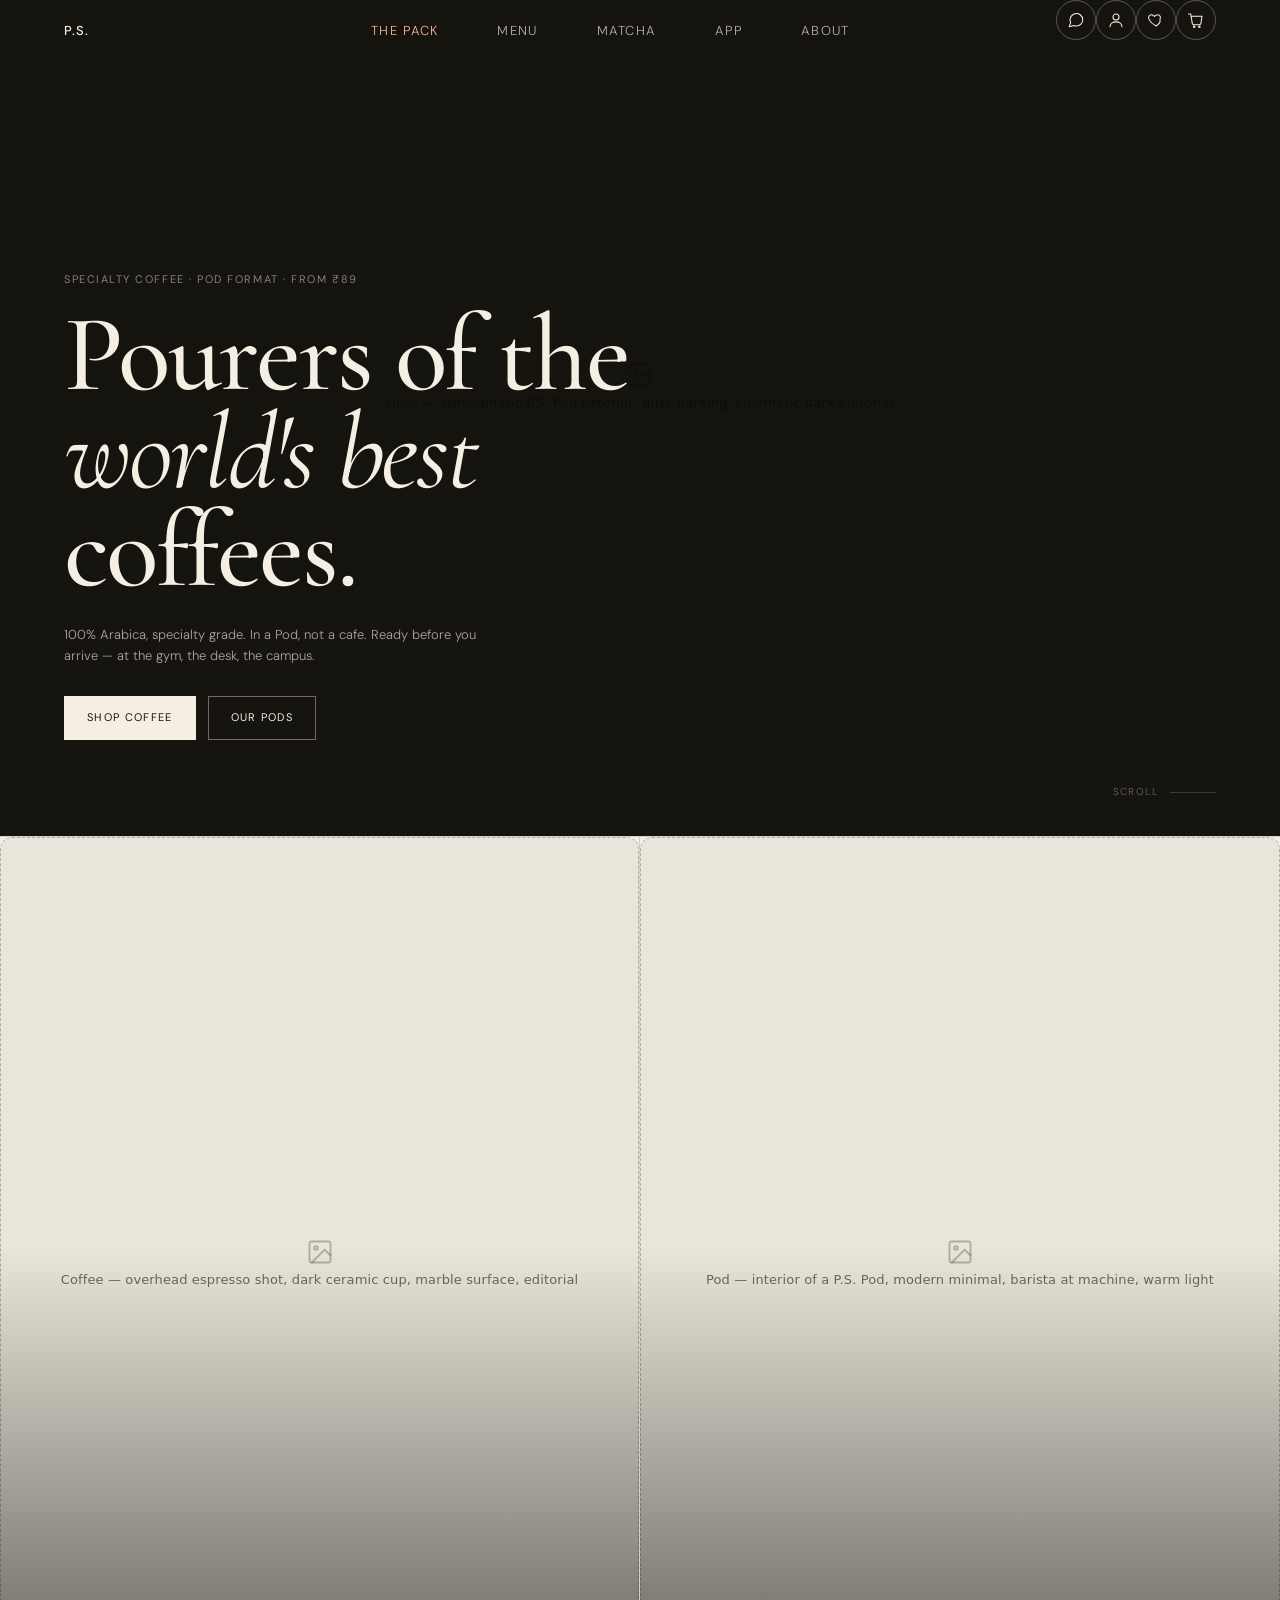
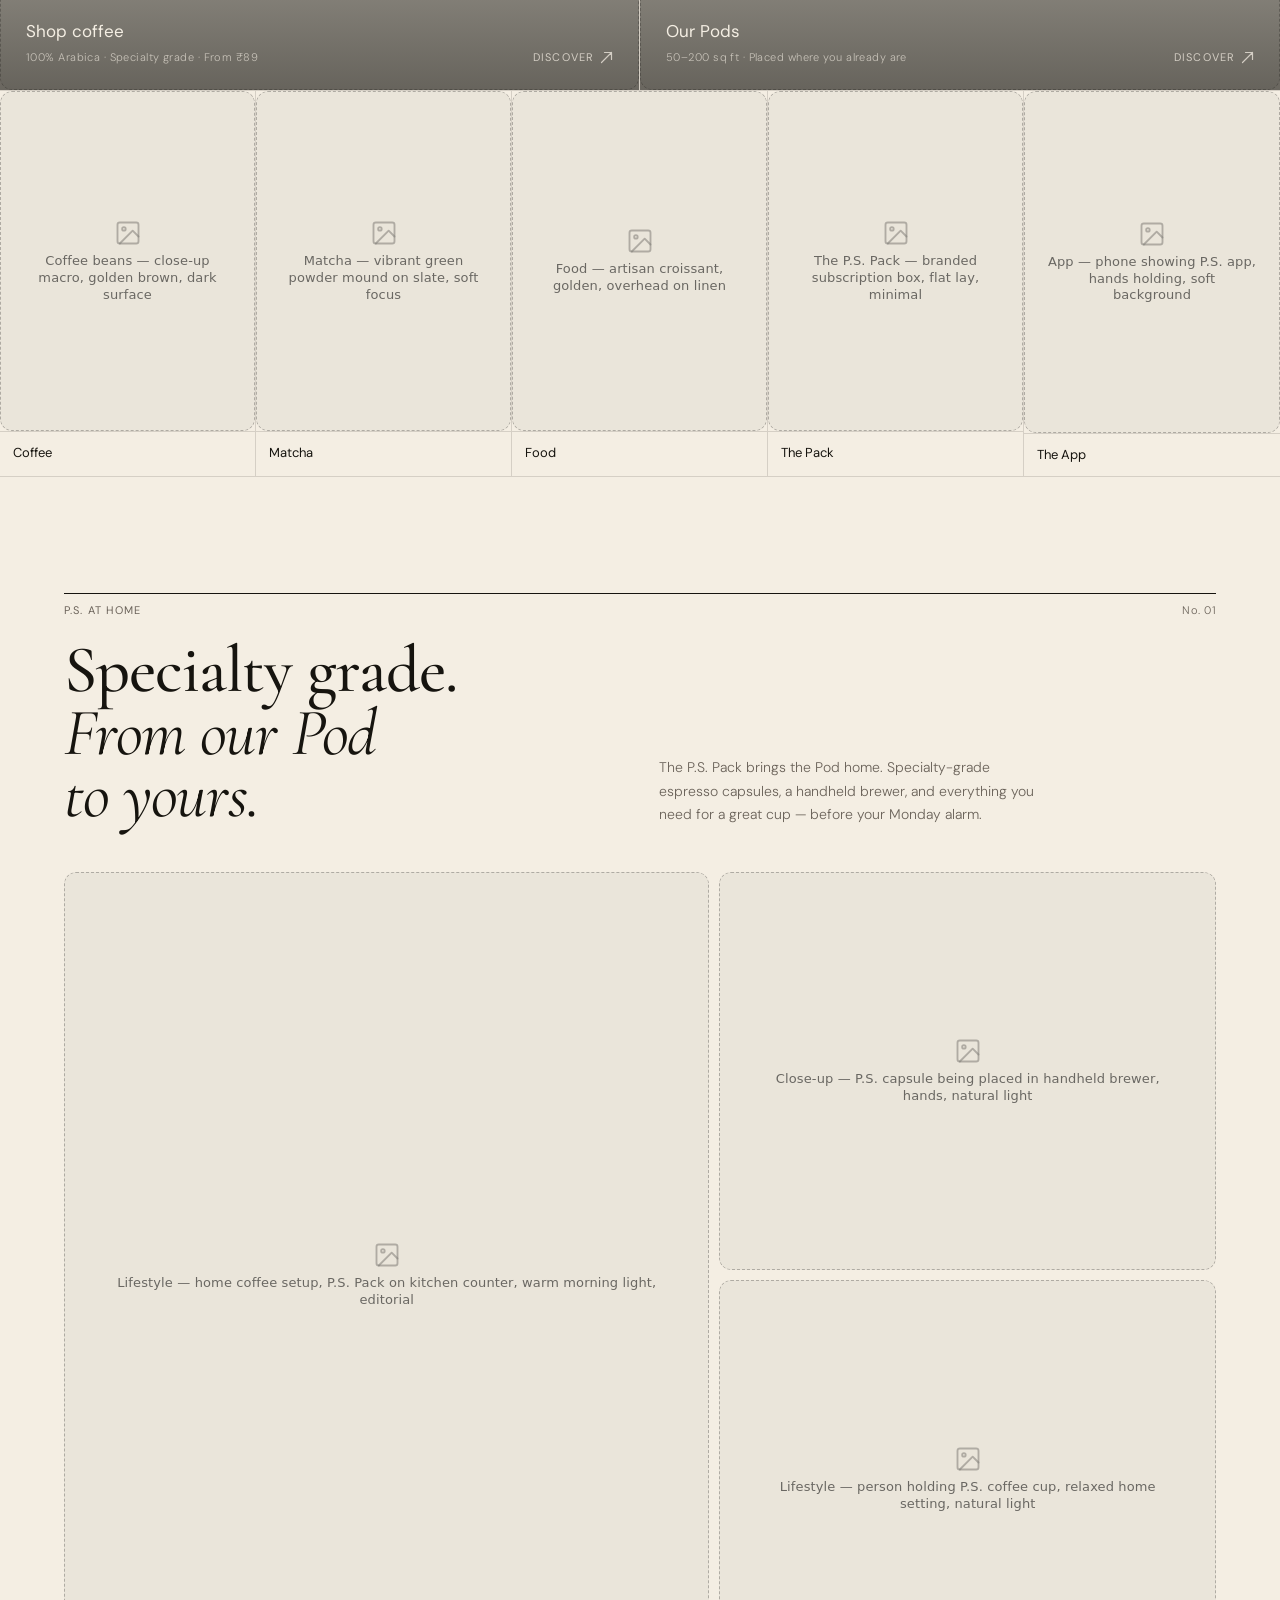
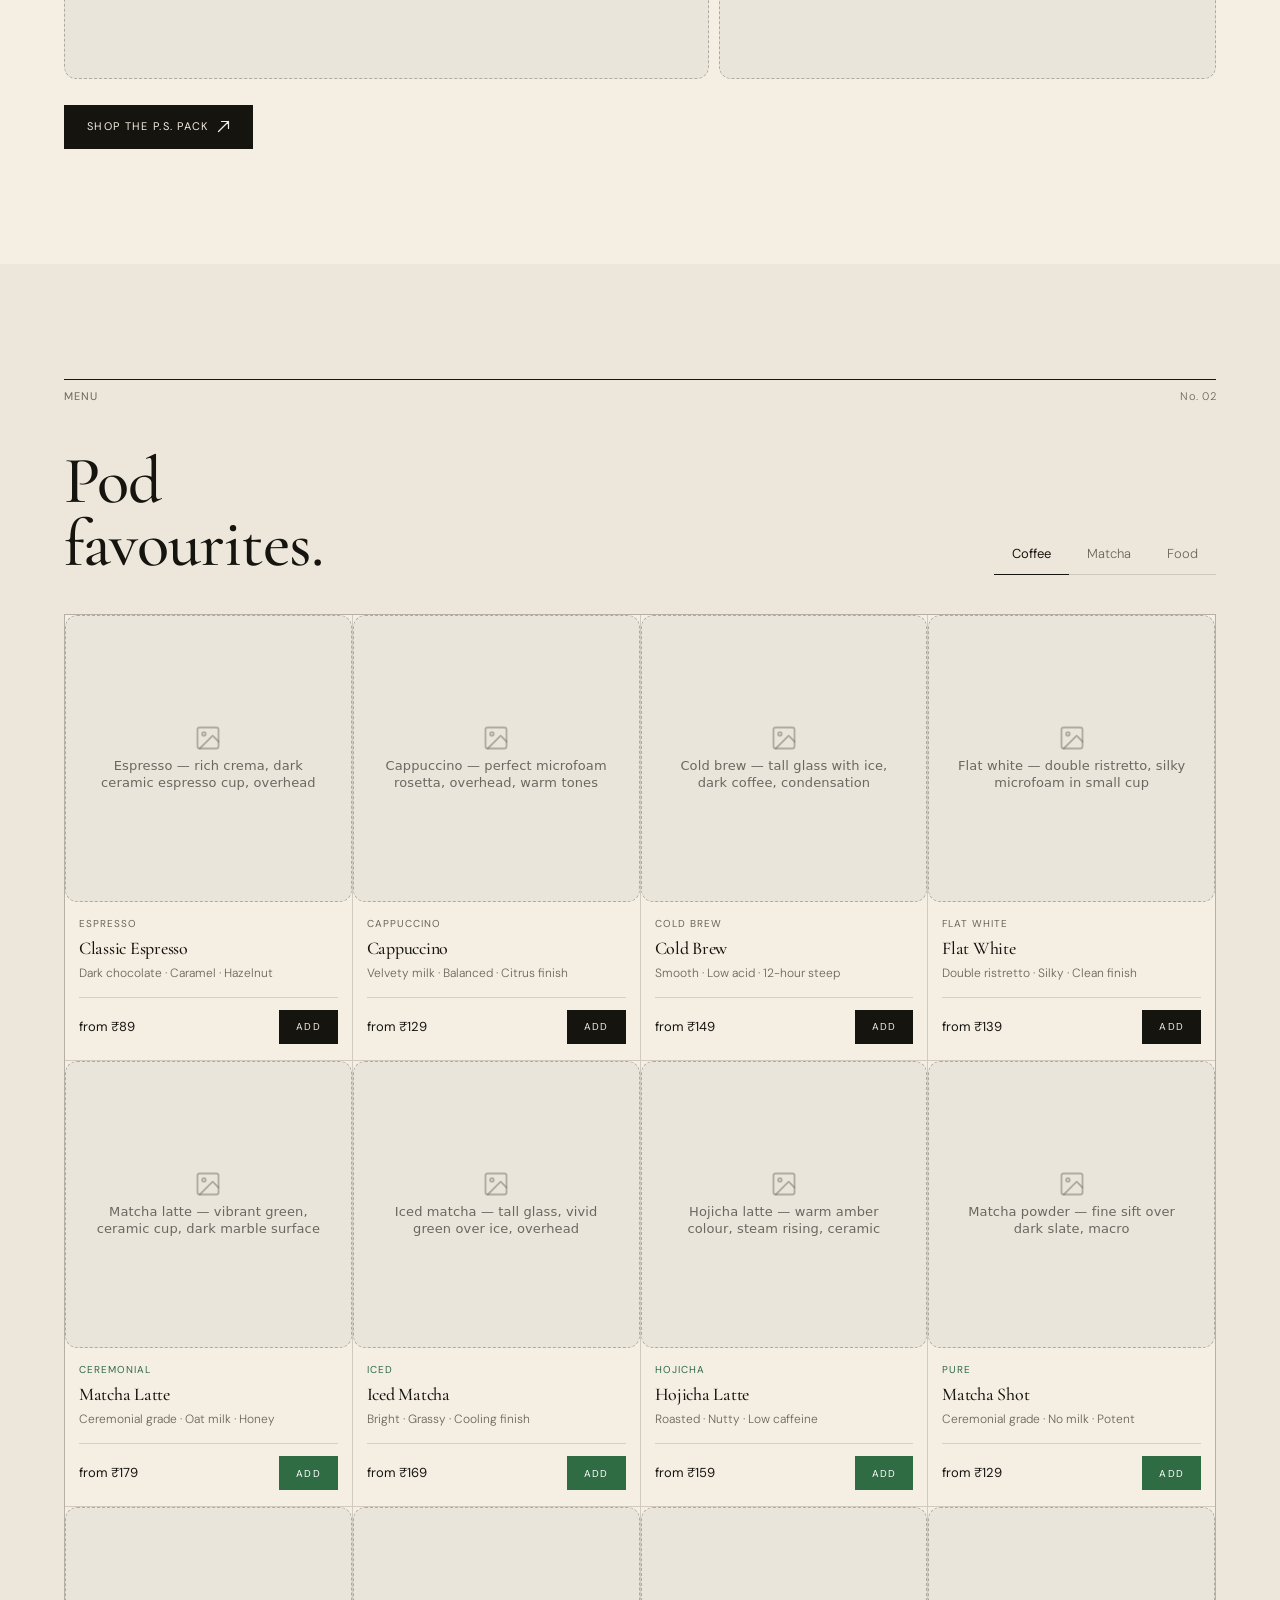
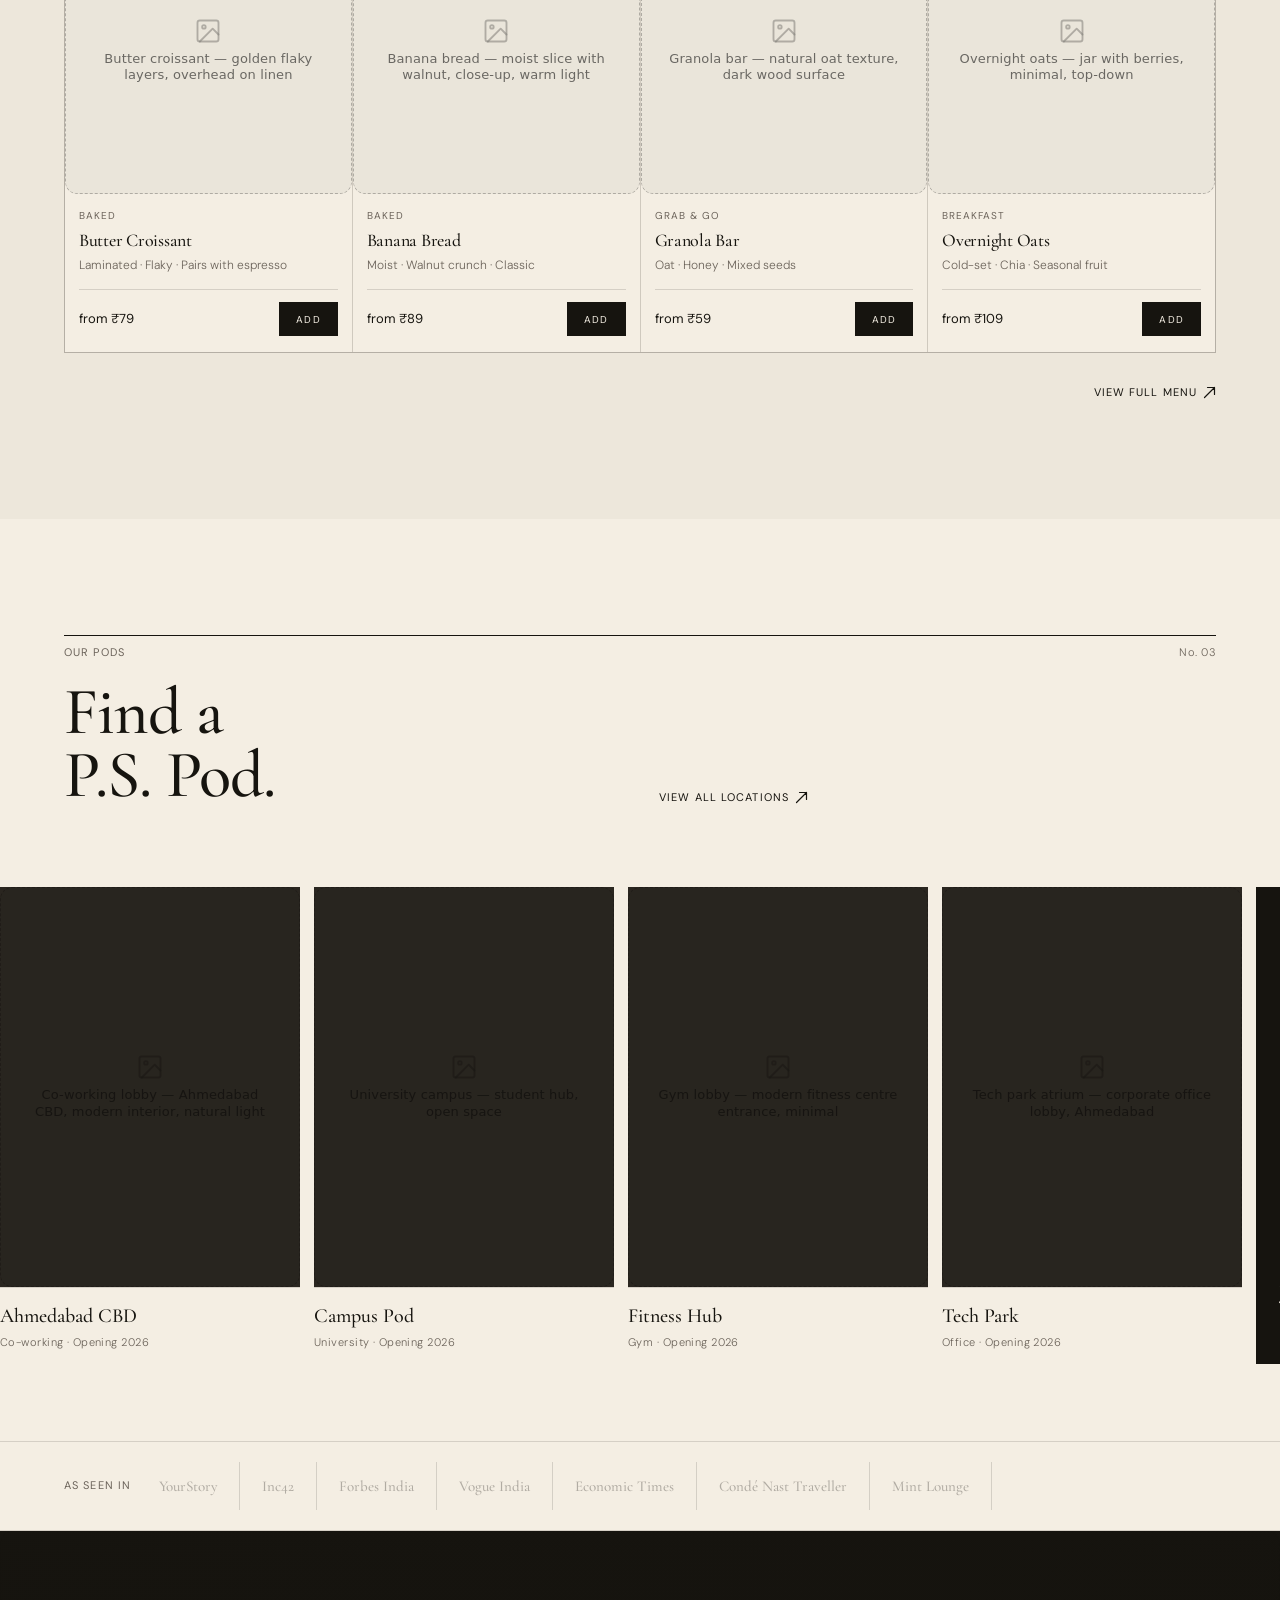
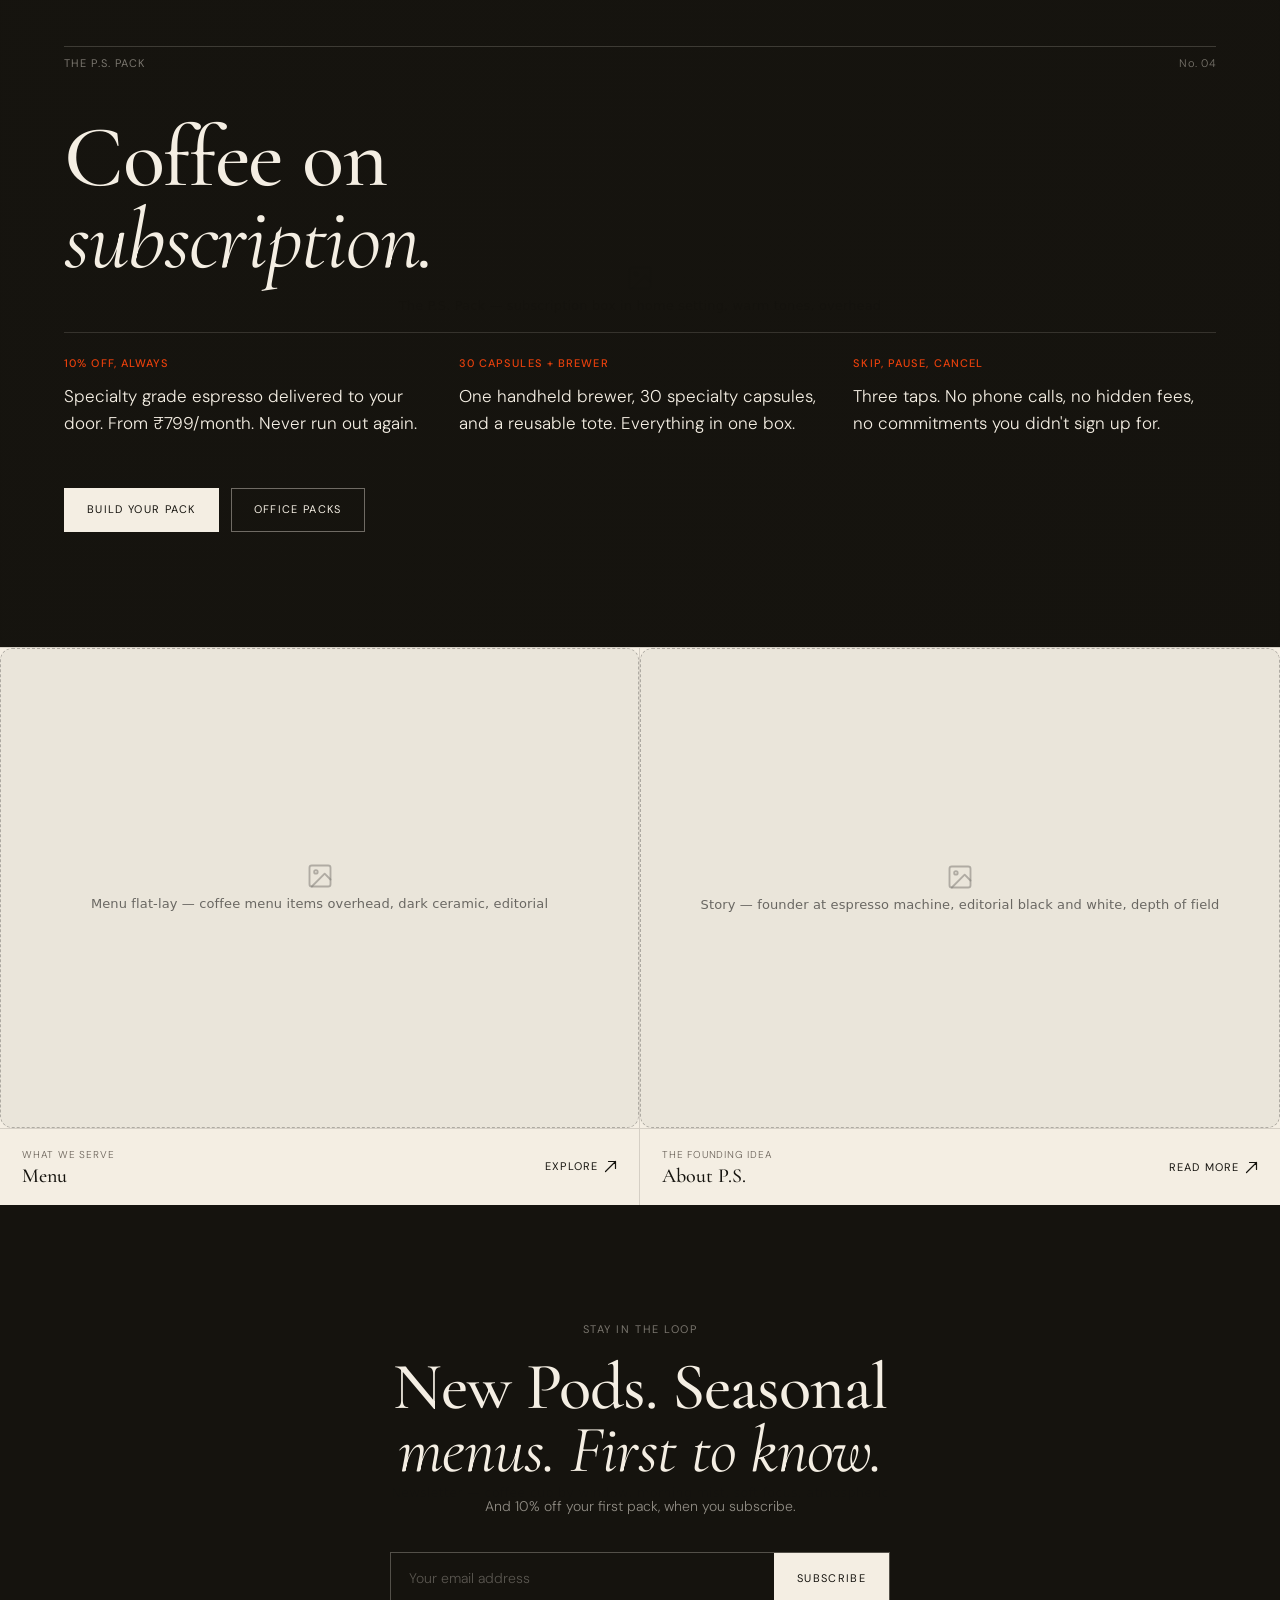
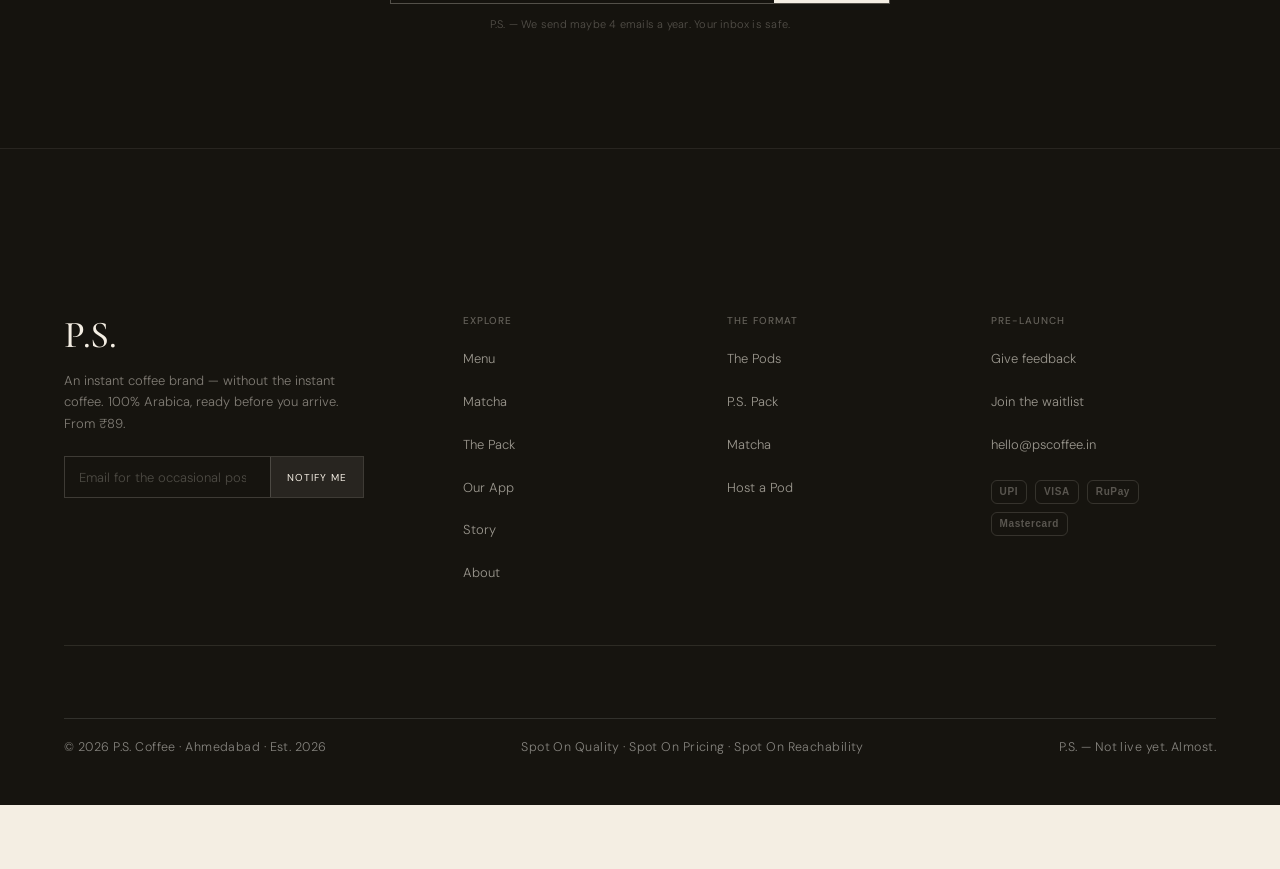
==== commit 576d8dfd: "WatchHouse-style landing page redesign with wh.css design system Complete rebuild of index.html with" ====
--- a/index.html
+++ b/index.html
@@ -3,470 +3,402 @@
 <head>
 <meta charset="UTF-8">
 <meta name="viewport" content="width=device-width, initial-scale=1.0">
-<title>P.S. Coffee — Your coffee is ready.</title>
-<meta name="description" content="An instant coffee brand without the instant coffee. 100% Arabica specialty espresso, ready before you arrive. From ₹89. Start with the P.S. Pack. Pre-launch — tell us what you think.">
+<title>P.S. Coffee — Specialty coffee. Pod format. From ₹89.</title>
+<meta name="description" content="An instant coffee brand without the instant coffee. 100% Arabica specialty espresso from P.S. Coffee Pods, ready before you arrive. From ₹89. Pre-launch.">
+<link rel="canonical" href="https://www.pscoffee.in/">
 <link rel="preconnect" href="https://fonts.googleapis.com">
 <link rel="preconnect" href="https://fonts.gstatic.com" crossorigin>
-<link href="https://fonts.googleapis.com/css2?family=Archivo:wght@500;600;700;800;900&family=Hanken+Grotesk:wght@400;500;600;700&display=swap" rel="stylesheet">
+<link href="https://fonts.googleapis.com/css2?family=Cormorant+Garamond:ital,wght@0,400;0,500;0,600;1,400;1,500;1,600&family=DM+Sans:ital,opsz,wght@0,9..40,300;0,9..40,400;0,9..40,500;1,9..40,300&display=swap" rel="stylesheet">
 <link rel="stylesheet" href="assets/ps.css">
-<script>(function(){try{var t=JSON.parse(localStorage.getItem('ps-tweaks')||'{}');var r=document.documentElement;if(t.tc)r.style.setProperty('--tc',t.tc);if(t.paper)r.style.setProperty('--paper',t.paper);if(t.scale)r.style.setProperty('--type-scale',t.scale);if(t.btn)r.style.setProperty('--btn-radius',t.btn);}catch(e){}})();</script>
-<style>
-/* ░░ DARK EDITORIAL HERO ░░ */
-.hero-dark{position:relative;background:var(--ink);color:#F3EEE3;overflow:hidden;padding-block:clamp(106px,14vh,164px) clamp(54px,8vw,100px)}
-.hero-dark .wrap{position:relative;z-index:2}
-.hero-dark .glow{position:absolute;inset:0;z-index:0;pointer-events:none;
-  background:radial-gradient(58% 64% at 80% 14%,rgba(232,64,12,.22),transparent 62%),
-             radial-gradient(46% 58% at 8% 100%,rgba(232,64,12,.10),transparent 60%)}
-.hero-dark .grain{position:absolute;inset:0;z-index:0;pointer-events:none;opacity:.5;
-  background-image:radial-gradient(rgba(243,238,227,.04) 1px,transparent 1px);background-size:3px 3px}
-.h-grid{display:grid;grid-template-columns:1.1fr .9fr;gap:clamp(30px,5vw,72px);align-items:center}
-.hero-eyebrow{display:inline-flex;align-items:center;gap:12px;font-family:"Archivo",sans-serif;font-weight:600;text-transform:uppercase;letter-spacing:.18em;font-size:12px;color:rgba(243,238,227,.82);margin-bottom:26px}
-.hero-eyebrow .dot{width:8px;height:8px;border-radius:50%;background:var(--tc);box-shadow:0 0 0 4px rgba(232,64,12,.22);flex:none}
-.hero-dark h1{font-family:"Archivo",sans-serif;font-weight:800;font-stretch:expanded;font-size:clamp(44px,6.9vw,104px);line-height:.9;letter-spacing:-.038em;color:#fff}
-.hero-dark h1 .tc{color:var(--tc)}
-.hero-dark .lede{color:rgba(243,238,227,.74);margin-top:26px;max-width:46ch;font-size:clamp(16px,1.3vw,19px)}
-.hero-dark .cta-row{display:flex;gap:14px;flex-wrap:wrap;margin-top:34px}
-.btn.line-light{background:transparent;border-color:rgba(243,238,227,.5);color:#F3EEE3}
-.btn.line-light:hover{background:#F3EEE3;border-color:#F3EEE3;color:var(--ink)}
-.hero-meta{display:flex;align-items:center;gap:18px;flex-wrap:wrap;margin-top:30px;font-family:"Archivo",sans-serif;font-weight:600;font-size:12.5px;letter-spacing:.02em;color:rgba(243,238,227,.6)}
-.hero-meta b{color:#fff;font-weight:800}
-.hero-meta .sep{width:5px;height:5px;border-radius:50%;background:var(--tc)}
-.hero-meta span{white-space:nowrap}
-.h-fig{position:relative;border-radius:24px;aspect-ratio:4/5;overflow:hidden;
-  background:linear-gradient(165deg,#251f16 0%,#16140f 100%);box-shadow:0 50px 100px -34px rgba(0,0,0,.65),inset 0 0 0 1px rgba(243,238,227,.06)}
-.h-fig image-slot{width:100%;height:100%}
-.h-fig .badge{position:absolute;top:20px;left:20px;box-shadow:var(--shadow-sm)}
-.h-fig .callout{top:20px;right:20px}
-.scroll-cue{display:inline-flex;align-items:center;gap:10px;margin-top:clamp(38px,6vw,68px);font-family:"Hanken Grotesk",sans-serif;font-weight:600;font-size:11px;text-transform:uppercase;letter-spacing:.16em;color:rgba(243,238,227,.5)}
-.scroll-cue .ln{width:46px;height:1px;background:rgba(243,238,227,.4);position:relative;overflow:hidden}
-.scroll-cue .ln::after{content:"";position:absolute;inset:0;width:40%;background:var(--tc);animation:cue 2.2s ease-in-out infinite}
-@keyframes cue{0%{transform:translateX(-100%)}60%,100%{transform:translateX(260%)}}
-@media (prefers-reduced-motion:no-preference){
-  .hero-dark h1,.hero-dark .hero-eyebrow,.hero-dark .lede,.hero-dark .cta-row,.hero-dark .hero-meta,.h-fig{opacity:0;animation:heroUp .8s cubic-bezier(.2,.7,.2,1) forwards}
-  .hero-dark .hero-eyebrow{animation-delay:.05s}
-  .hero-dark h1{animation-delay:.12s}
-  .hero-dark .lede{animation-delay:.24s}
-  .hero-dark .cta-row{animation-delay:.32s}
-  .hero-dark .hero-meta{animation-delay:.4s}
-  .h-fig{animation-delay:.2s}
-}
-@keyframes heroUp{from{opacity:0;transform:translateY(20px)}to{opacity:1;transform:none}}
-
-/* ░░ founding idea ░░ */
-.split-stat{display:grid;grid-template-columns:repeat(3,1fr);gap:clamp(20px,3vw,46px);align-items:start}
-.split-stat .s .n{font-family:"Archivo",sans-serif;font-weight:800;font-stretch:expanded;font-size:clamp(34px,4.4vw,58px);line-height:.9;color:var(--ink);letter-spacing:-.03em}
-.split-stat .s .n .u{color:var(--tc)}
-.split-stat .s .l{color:var(--muted);font-size:14px;margin-top:10px;max-width:24ch}
-.idea-grid{display:grid;grid-template-columns:1.05fr .95fr;gap:clamp(30px,5vw,70px);align-items:center}
-.eqcard{background:var(--surface);border:1px solid var(--line);border-radius:var(--radius);padding:28px;display:flex;flex-direction:column;gap:10px;box-shadow:var(--shadow-sm)}
-.eqcard .ln{display:flex;align-items:center;gap:12px;font-size:15px;color:var(--ink-2)}
-.eqcard .ln .op{font-family:"Archivo",sans-serif;font-weight:800;color:var(--tc);width:18px;text-align:center;flex:none}
-.eqcard .ln.tot{border-top:1px dashed var(--line-2);padding-top:14px;margin-top:4px;font-family:"Archivo",sans-serif;font-weight:700;color:var(--ink)}
-
-/* ░░ P.S. Pack band (hero-positioned subscription) ░░ */
-.packband{display:grid;grid-template-columns:1.05fr .95fr;gap:clamp(32px,5vw,68px);align-items:center}
-.packband .pb-kick{display:inline-flex;align-items:center;gap:10px;font-family:"Archivo",sans-serif;font-weight:700;font-size:12px;text-transform:uppercase;letter-spacing:.14em;color:var(--tc)}
-.packband h2{font-family:"Archivo",sans-serif;font-weight:800;font-stretch:expanded;font-size:clamp(30px,4.4vw,58px);line-height:.96;letter-spacing:-.03em;margin-top:18px}
-.packband h2 .tc{color:var(--tc)}
-.packband .pb-lede{color:var(--muted);margin-top:20px;max-width:42ch;font-size:clamp(15px,1.2vw,18px)}
-.packcard{background:var(--ink);color:#F3EEE3;border-radius:var(--radius);padding:clamp(28px,3.4vw,42px);box-shadow:var(--shadow);position:relative;overflow:hidden}
-.packcard .pc-glow{position:absolute;inset:0;background:radial-gradient(70% 80% at 88% 6%,rgba(232,64,12,.26),transparent 60%);pointer-events:none}
-.packcard .pc-in{position:relative;z-index:1}
-.packcard .pc-tag{font-family:"Hanken Grotesk",sans-serif;font-weight:600;font-size:11px;text-transform:uppercase;letter-spacing:.14em;color:rgba(243,238,227,.6)}
-.packcard .pc-price{display:flex;align-items:baseline;gap:14px;margin-top:14px}
-.packcard .pc-price .pp{font-family:"Archivo",sans-serif;font-weight:800;font-stretch:expanded;font-size:clamp(46px,6vw,74px);line-height:.9;letter-spacing:-.04em;color:#fff}
-.packcard .pc-price .was{font-size:17px;color:rgba(243,238,227,.5);text-decoration:line-through}
-.packcard .pc-meta{display:flex;flex-direction:column;gap:11px;margin-top:24px;padding-top:22px;border-top:1px solid rgba(243,238,227,.14)}
-.packcard .pc-meta .row{display:flex;align-items:center;gap:11px;font-size:14.5px;color:rgba(243,238,227,.84)}
-.packcard .pc-meta .row .ck{flex:none;width:20px;height:20px;border-radius:50%;background:var(--tc);display:grid;place-items:center}
-.packcard .pc-meta .row .ck svg{width:11px;height:11px;stroke:#fff;fill:none;stroke-width:2.6;stroke-linecap:round;stroke-linejoin:round}
-.packcard .pc-foot{font-size:12.5px;color:rgba(243,238,227,.55);margin-top:18px}
-
-/* ░░ matcha standalone band ░░ */
-.matchaband{position:relative;overflow:hidden}
-.matchaband .mb-grid{display:grid;grid-template-columns:1fr 1fr;gap:clamp(30px,5vw,70px);align-items:center}
-.matchaband .mb-fig{border-radius:var(--radius);overflow:hidden;aspect-ratio:5/4;box-shadow:var(--shadow);position:relative;background:rgba(255,255,255,.08)}
-.matchaband .mb-fig image-slot{width:100%;height:100%}
-.matchaband .mb-kick{font-family:"Archivo",sans-serif;font-weight:700;font-size:12px;text-transform:uppercase;letter-spacing:.16em;color:#CFE0BE}
-.matchaband h2{font-family:"Archivo",sans-serif;font-weight:800;font-stretch:expanded;font-size:clamp(30px,4.6vw,62px);line-height:.94;letter-spacing:-.03em;color:#fff;margin-top:16px}
-.matchaband .mb-lede{color:rgba(234,241,219,.78);margin-top:22px;max-width:42ch;font-size:clamp(15px,1.2vw,18px)}
-.matchaband .btn.on-matcha{background:#fff;border-color:#fff;color:var(--matcha)}
-.matchaband .btn.on-matcha:hover{background:transparent;color:#fff}
-.matchaband .mb-tags{display:flex;gap:10px;flex-wrap:wrap;margin-top:26px}
-.matchaband .mb-tags span{font-family:"Archivo",sans-serif;font-weight:600;font-size:12px;padding:8px 14px;border:1px solid rgba(234,241,219,.32);border-radius:999px;color:#EAF1DB}
-
-@media(max-width:920px){.h-grid{grid-template-columns:1fr;gap:34px}.h-fig{order:-1;aspect-ratio:4/3;max-height:46vh}}
-@media(max-width:860px){.idea-grid,.packband,.matchaband .mb-grid{grid-template-columns:1fr}.matchaband .mb-fig{order:-1}}
-</style>
+<link rel="stylesheet" href="assets/wh.css">
+<script>(function(){try{var t=JSON.parse(localStorage.getItem('ps-tweaks')||'{}');var r=document.documentElement;if(t.tc)r.style.setProperty('--tc',t.tc);}catch(e){}})()</script>
 </head>
-<body data-page="home">
+<body data-page="home" data-darkhero>
+
 <div id="ps-nav"></div>
 
-<!-- ░░░ DARK EDITORIAL HERO ░░░ -->
-<header class="hero-dark">
-  <span class="glow"></span><span class="grain"></span>
-  <div class="wrap">
-    <div class="h-grid">
-      <div>
-        <div class="hero-eyebrow"><span class="dot"></span>Pre-launch · Ahmedabad · Est. 2026</div>
-        <h1>Other coffees<br>get marked up.<br><span class="tc">This one stays&nbsp;₹89.</span></h1>
-        <p class="lede">An instant coffee brand — without the instant coffee. 100% Arabica specialty espresso, pulled fresh and waiting before you arrive. We lowered the rent, not the beans.</p>
-        <div class="cta-row">
-          <a href="pack.html" class="btn accent lg">Start with the P.S. Pack <span class="ar">→</span></a>
-          <a href="menu.html" class="btn line-light lg">See the menu</a>
-        </div>
-        <div class="hero-meta">
-          <span>From <b>₹89</b></span><span class="sep"></span>
-          <span><b>100%</b> Arabica</span><span class="sep"></span>
-          <span>Ready on <b>arrival</b></span>
-        </div>
-      </div>
-      <div class="h-fig">
-        <image-slot id="hero-1" placeholder="Hero — signature cup / product render on dark surface" fit="cover"></image-slot>
-        <span class="badge"><span class="b-ico"><svg class="i" viewBox="0 0 24 24" style="width:16px;height:16px"><path d="M12 3l2.5 5 5.5.8-4 3.9 1 5.5L12 16.5 6.5 18.2l1-5.5-4-3.9L9 8z"/></svg></span> 100% Arabica <span class="b-sub">Specialty</span></span>
-        <span class="callout"><span><span class="big">₹89</span><span class="sm">every day</span></span></span>
-      </div>
-    </div>
-    <a href="#idea" class="scroll-cue"><span class="ln"></span>Scroll — the whole idea in three</a>
-  </div>
-</header>
-
-<!-- ░░░ TRUST STRIP ░░░ -->
-<div class="trust">
-  <div class="wrap">
-    <span class="t-lab">Built into your day at</span>
-    <span class="t-item"><svg class="i" viewBox="0 0 24 24"><rect x="4" y="3" width="16" height="18" rx="1"/><path d="M9 8h6M9 12h6M9 16h3"/></svg> Co-working floors</span>
-    <span class="t-item"><svg class="i" viewBox="0 0 24 24"><path d="M3 10l9-5 9 5-9 5z"/><path d="M7 12v5c0 1 5 3 5 3s5-2 5-3v-5"/></svg> Campuses</span>
-    <span class="t-item"><svg class="i" viewBox="0 0 24 24"><path d="M4 9v6M20 9v6M7 12h10M7 8v8M17 8v8"/></svg> Gym lobbies</span>
-    <span class="t-item"><svg class="i" viewBox="0 0 24 24"><rect x="3" y="4" width="18" height="16" rx="1"/><path d="M8 4v16M3 9h5M3 14h5"/></svg> Corporate campuses</span>
-  </div>
+<!-- ══ HERO ══ -->
+<section class="wh-hero" id="hero">
+  <div class="wh-hero-media">
+    <image-slot id="hero-img" placeholder="Hero — atmospheric P.S. Pod exterior, dusk lighting, cinematic dark editorial" fit="cover"></image-slot>
+    <div class="wh-hero-grad"></div>
+  </div>
+  <div class="wh-hero-body">
+    <p class="wh-hero-eyebrow">Specialty coffee · Pod format · From ₹89</p>
+    <h1>Pourers of the<br><em>world's best</em><br>coffees.</h1>
+    <p class="wh-hero-sub">100% Arabica, specialty grade. In a Pod, not a cafe. Ready before you arrive — at the gym, the desk, the campus.</p>
+    <div class="wh-hero-ctas">
+      <a href="menu.html" class="wh-btn white">Shop coffee</a>
+      <a href="about.html#pods" class="wh-btn outline-white">Our Pods</a>
+    </div>
+  </div>
+  <div class="wh-scroll-cue" aria-hidden="true">
+    <span>Scroll</span>
+    <div class="wh-scroll-bar"></div>
+  </div>
+</section>
+
+<!-- ══ DUAL BANNERS ══ -->
+<div class="wh-banners">
+  <a class="wh-banner" href="menu.html">
+    <div class="wh-banner-img">
+      <image-slot placeholder="Coffee — overhead espresso shot, dark ceramic cup, marble surface, editorial" fit="cover"></image-slot>
+    </div>
+    <div class="wh-banner-body">
+      <div class="wh-banner-label">
+        <p class="wh-banner-kicker">Shop coffee</p>
+        <p class="wh-banner-sub">100% Arabica · Specialty grade · From ₹89</p>
+      </div>
+      <span class="wh-link">Discover <svg width="13" height="13" viewBox="0 0 13 13" fill="none"><path d="M1.5 11.5L11.5 1.5M11.5 1.5H4.5M11.5 1.5V8.5" stroke="currentColor" stroke-width="1.2" stroke-linecap="round" stroke-linejoin="round"/></svg></span>
+    </div>
+  </a>
+  <a class="wh-banner" href="about.html#pods">
+    <div class="wh-banner-img">
+      <image-slot placeholder="Pod — interior of a P.S. Pod, modern minimal, barista at machine, warm light" fit="cover"></image-slot>
+    </div>
+    <div class="wh-banner-body">
+      <div class="wh-banner-label">
+        <p class="wh-banner-kicker">Our Pods</p>
+        <p class="wh-banner-sub">50–200 sq ft · Placed where you already are</p>
+      </div>
+      <span class="wh-link">Discover <svg width="13" height="13" viewBox="0 0 13 13" fill="none"><path d="M1.5 11.5L11.5 1.5M11.5 1.5H4.5M11.5 1.5V8.5" stroke="currentColor" stroke-width="1.2" stroke-linecap="round" stroke-linejoin="round"/></svg></span>
+    </div>
+  </a>
 </div>
 
-<!-- ░░░ FOUNDING IDEA ░░░ -->
-<section class="section" id="idea">
-  <div class="wrap idea-grid">
-    <div class="reveal">
-      <span class="eyebrow">The Founding Idea</span>
-      <p class="statement" style="margin-top:18px">We lowered our <span class="tc">rent.</span><br>Not our <span class="tc">beans.</span></p>
-      <p class="lede" style="margin-top:24px;max-width:46ch;color:var(--muted)">The people who drink coffee every day are paying for the people who drink it once a week. We removed everything that inflates the price without improving the cup — the real estate, the interior budget, the ambiance tax — and put the savings back where they belong.</p>
-      <a href="story.html" class="tlink" style="margin-top:28px">Read the full story <span class="ar">→</span></a>
-    </div>
-    <div class="eqcard reveal" data-d="1">
-      <span class="kicker" style="margin-bottom:6px">The founding equation</span>
-      <div class="ln"><span class="op">+</span> 100% Arabica specialty beans</div>
-      <div class="ln"><span class="op">+</span> Minimal-overhead Pod format</div>
-      <div class="ln"><span class="op">+</span> Three-tap ordering, ready on arrival</div>
-      <div class="ln tot"><span class="op">=</span> Honest pricing, from ₹89.</div>
-    </div>
-  </div>
-</section>
-
-<!-- ░░░ P.S. PACK — hero-positioned subscription ░░░ -->
-<section class="section bg-panel">
-  <div class="wrap packband">
-    <div class="reveal">
-      <span class="pb-kick"><svg class="i" viewBox="0 0 24 24" style="width:16px;height:16px"><rect x="3" y="6" width="18" height="12" rx="2.5"/><path d="M3 10h18M7 14h4"/></svg> The subscription</span>
-      <h2>Pay once.<br>Drink daily. <span class="tc">Repeat.</span></h2>
-      <p class="pb-lede">The P.S. Pack is the easiest way to make a good cup a daily habit. Prepay your cups, save up to 20%, and never reach for your wallet at the Pod again. Your coffee's already paid for — which means it's already yours.</p>
-      <div class="cta-row" style="display:flex;gap:14px;flex-wrap:wrap;margin-top:30px">
-        <a href="pack.html" class="btn accent lg">Explore the P.S. Pack <span class="ar">→</span></a>
-        <a href="app.html" class="btn ghost lg">See how it works</a>
-      </div>
-    </div>
-    <div class="packcard reveal" data-d="1">
-      <span class="pc-glow"></span>
-      <div class="pc-in">
-        <div class="pc-tag">P.S. Pack · 10 cups</div>
-        <div class="pc-price"><span class="pp">₹799</span><span class="was">₹890</span></div>
-        <div class="pc-meta">
-          <div class="row"><span class="ck"><svg viewBox="0 0 24 24"><path d="M20 6L9 17l-5-5"/></svg></span> ₹80 per cup · save 10%</div>
-          <div class="row"><span class="ck"><svg viewBox="0 0 24 24"><path d="M20 6L9 17l-5-5"/></svg></span> Credits auto-applied · any drink</div>
-          <div class="row"><span class="ck"><svg viewBox="0 0 24 24"><path d="M20 6L9 17l-5-5"/></svg></span> No expiry stress · cancel anytime</div>
-        </div>
-        <p class="pc-foot">P.S. — Go 20 cups and it drops to ₹71 a cup.</p>
-      </div>
-    </div>
-  </div>
-</section>
-
-<!-- ░░░ CATEGORY CARDS ░░░ -->
-<section class="section">
-  <div class="wrap">
-    <div class="sec-head center reveal">
-      <span class="eyebrow">The P.S. Menu</span>
-      <h2>One menu.<br><span class="tc">Thoughtfully divided.</span></h2>
-      <p>Three things, done completely. No 40-item board you have to decode before 9am. Coffee, matcha, food — every drink 100% Arabica, no exceptions.</p>
-    </div>
-    <div class="cats">
-      <a href="menu.html" class="catcard empty reveal">
-        <div class="cc-art"><image-slot id="cat-coffee" placeholder="Coffee category"></image-slot></div>
-        <span class="cc-no">01 — Coffee</span>
-        <h3>The daily<br>cup</h3>
-        <p class="cc-desc">Espresso, cappuccino, cold brew. Pulled fresh, every order. From ₹89.</p>
-        <span class="cc-go">Browse coffee →</span>
+<!-- ══ CATEGORY TILES ══ -->
+<div class="wh-cats">
+  <a class="wh-cat" href="menu.html">
+    <div class="wh-cat-img"><image-slot placeholder="Coffee beans — close-up macro, golden brown, dark surface" fit="cover"></image-slot></div>
+    <div class="wh-cat-label"><span class="wh-cat-name">Coffee</span><span class="wh-cat-disc">Discover</span></div>
+  </a>
+  <a class="wh-cat" href="matcha.html">
+    <div class="wh-cat-img"><image-slot placeholder="Matcha — vibrant green powder mound on slate, soft focus" fit="cover"></image-slot></div>
+    <div class="wh-cat-label"><span class="wh-cat-name">Matcha</span><span class="wh-cat-disc">Discover</span></div>
+  </a>
+  <a class="wh-cat" href="menu.html#food">
+    <div class="wh-cat-img"><image-slot placeholder="Food — artisan croissant, golden, overhead on linen" fit="cover"></image-slot></div>
+    <div class="wh-cat-label"><span class="wh-cat-name">Food</span><span class="wh-cat-disc">Discover</span></div>
+  </a>
+  <a class="wh-cat" href="pack.html">
+    <div class="wh-cat-img"><image-slot placeholder="The P.S. Pack — branded subscription box, flat lay, minimal" fit="cover"></image-slot></div>
+    <div class="wh-cat-label"><span class="wh-cat-name">The Pack</span><span class="wh-cat-disc">Discover</span></div>
+  </a>
+  <a class="wh-cat" href="app.html">
+    <div class="wh-cat-img"><image-slot placeholder="App — phone showing P.S. app, hands holding, soft background" fit="cover"></image-slot></div>
+    <div class="wh-cat-label"><span class="wh-cat-name">The App</span><span class="wh-cat-disc">Discover</span></div>
+  </a>
+</div>
+
+<!-- ══ P.S. AT HOME ══ -->
+<section class="wh-sec">
+  <div class="wh-wrap">
+    <div class="wh-sh reveal">
+      <div class="wh-sh-meta">
+        <span class="wh-sh-label">P.S. at home</span>
+        <span class="wh-sh-num">No. 01</span>
+      </div>
+      <div class="wh-sh-row">
+        <h2 class="wh-h2">Specialty grade.<br><em>From our Pod<br>to yours.</em></h2>
+        <p class="wh-body-text">The P.S. Pack brings the Pod home. Specialty-grade espresso capsules, a handheld brewer, and everything you need for a great cup — before your Monday alarm.</p>
+      </div>
+    </div>
+    <div class="wh-athome-grid">
+      <div class="wh-athome-main reveal">
+        <image-slot placeholder="Lifestyle — home coffee setup, P.S. Pack on kitchen counter, warm morning light, editorial" fit="cover"></image-slot>
+      </div>
+      <div class="wh-athome-side">
+        <div class="wh-athome-sm reveal" data-d="1">
+          <image-slot placeholder="Close-up — P.S. capsule being placed in handheld brewer, hands, natural light" fit="cover"></image-slot>
+        </div>
+        <div class="wh-athome-sm reveal" data-d="2">
+          <image-slot placeholder="Lifestyle — person holding P.S. coffee cup, relaxed home setting, natural light" fit="cover"></image-slot>
+        </div>
+      </div>
+    </div>
+    <div class="wh-athome-cta reveal" data-d="1">
+      <a href="pack.html" class="wh-btn dark">Shop the P.S. Pack <svg width="13" height="13" viewBox="0 0 13 13" fill="none"><path d="M1.5 11.5L11.5 1.5M11.5 1.5H4.5M11.5 1.5V8.5" stroke="currentColor" stroke-width="1.2" stroke-linecap="round" stroke-linejoin="round"/></svg></a>
+    </div>
+  </div>
+</section>
+
+<!-- ══ POD FAVOURITES ══ -->
+<section class="wh-sec bg-alt" id="menu-preview">
+  <div class="wh-wrap">
+    <div class="wh-sh reveal">
+      <div class="wh-sh-meta">
+        <span class="wh-sh-label">Menu</span>
+        <span class="wh-sh-num">No. 02</span>
+      </div>
+    </div>
+    <div class="wh-favs-top">
+      <h2 class="wh-h2 reveal">Pod<br>favourites.</h2>
+      <div class="wh-tabs" role="tablist">
+        <button class="wh-tab on" data-wtab="coffee" role="tab" aria-selected="true">Coffee</button>
+        <button class="wh-tab" data-wtab="matcha" role="tab" aria-selected="false">Matcha</button>
+        <button class="wh-tab" data-wtab="food" role="tab" aria-selected="false">Food</button>
+      </div>
+    </div>
+    <div class="wh-fav-grid" id="wh-fav-grid">
+      <!-- coffee -->
+      <div class="wh-fav-card" data-wtab-content="coffee">
+        <div class="wh-fav-img"><image-slot placeholder="Espresso — rich crema, dark ceramic espresso cup, overhead" fit="cover"></image-slot></div>
+        <div class="wh-fav-body">
+          <span class="wh-fav-type">Espresso</span>
+          <h3 class="wh-fav-name">Classic Espresso</h3>
+          <p class="wh-fav-notes">Dark chocolate · Caramel · Hazelnut</p>
+          <div class="wh-fav-foot"><span class="wh-fav-price">from ₹89</span><button class="wh-btn sm dark" data-add="Classic Espresso">Add</button></div>
+        </div>
+      </div>
+      <div class="wh-fav-card" data-wtab-content="coffee">
+        <div class="wh-fav-img"><image-slot placeholder="Cappuccino — perfect microfoam rosetta, overhead, warm tones" fit="cover"></image-slot></div>
+        <div class="wh-fav-body">
+          <span class="wh-fav-type">Cappuccino</span>
+          <h3 class="wh-fav-name">Cappuccino</h3>
+          <p class="wh-fav-notes">Velvety milk · Balanced · Citrus finish</p>
+          <div class="wh-fav-foot"><span class="wh-fav-price">from ₹129</span><button class="wh-btn sm dark" data-add="Cappuccino">Add</button></div>
+        </div>
+      </div>
+      <div class="wh-fav-card" data-wtab-content="coffee">
+        <div class="wh-fav-img"><image-slot placeholder="Cold brew — tall glass with ice, dark coffee, condensation" fit="cover"></image-slot></div>
+        <div class="wh-fav-body">
+          <span class="wh-fav-type">Cold Brew</span>
+          <h3 class="wh-fav-name">Cold Brew</h3>
+          <p class="wh-fav-notes">Smooth · Low acid · 12-hour steep</p>
+          <div class="wh-fav-foot"><span class="wh-fav-price">from ₹149</span><button class="wh-btn sm dark" data-add="Cold Brew">Add</button></div>
+        </div>
+      </div>
+      <div class="wh-fav-card" data-wtab-content="coffee">
+        <div class="wh-fav-img"><image-slot placeholder="Flat white — double ristretto, silky microfoam in small cup" fit="cover"></image-slot></div>
+        <div class="wh-fav-body">
+          <span class="wh-fav-type">Flat White</span>
+          <h3 class="wh-fav-name">Flat White</h3>
+          <p class="wh-fav-notes">Double ristretto · Silky · Clean finish</p>
+          <div class="wh-fav-foot"><span class="wh-fav-price">from ₹139</span><button class="wh-btn sm dark" data-add="Flat White">Add</button></div>
+        </div>
+      </div>
+      <!-- matcha -->
+      <div class="wh-fav-card" data-wtab-content="matcha" hidden>
+        <div class="wh-fav-img"><image-slot placeholder="Matcha latte — vibrant green, ceramic cup, dark marble surface" fit="cover"></image-slot></div>
+        <div class="wh-fav-body">
+          <span class="wh-fav-type m">Ceremonial</span>
+          <h3 class="wh-fav-name">Matcha Latte</h3>
+          <p class="wh-fav-notes">Ceremonial grade · Oat milk · Honey</p>
+          <div class="wh-fav-foot"><span class="wh-fav-price">from ₹179</span><button class="wh-btn sm matcha" data-add="Matcha Latte">Add</button></div>
+        </div>
+      </div>
+      <div class="wh-fav-card" data-wtab-content="matcha" hidden>
+        <div class="wh-fav-img"><image-slot placeholder="Iced matcha — tall glass, vivid green over ice, overhead" fit="cover"></image-slot></div>
+        <div class="wh-fav-body">
+          <span class="wh-fav-type m">Iced</span>
+          <h3 class="wh-fav-name">Iced Matcha</h3>
+          <p class="wh-fav-notes">Bright · Grassy · Cooling finish</p>
+          <div class="wh-fav-foot"><span class="wh-fav-price">from ₹169</span><button class="wh-btn sm matcha" data-add="Iced Matcha">Add</button></div>
+        </div>
+      </div>
+      <div class="wh-fav-card" data-wtab-content="matcha" hidden>
+        <div class="wh-fav-img"><image-slot placeholder="Hojicha latte — warm amber colour, steam rising, ceramic" fit="cover"></image-slot></div>
+        <div class="wh-fav-body">
+          <span class="wh-fav-type m">Hojicha</span>
+          <h3 class="wh-fav-name">Hojicha Latte</h3>
+          <p class="wh-fav-notes">Roasted · Nutty · Low caffeine</p>
+          <div class="wh-fav-foot"><span class="wh-fav-price">from ₹159</span><button class="wh-btn sm matcha" data-add="Hojicha Latte">Add</button></div>
+        </div>
+      </div>
+      <div class="wh-fav-card" data-wtab-content="matcha" hidden>
+        <div class="wh-fav-img"><image-slot placeholder="Matcha powder — fine sift over dark slate, macro" fit="cover"></image-slot></div>
+        <div class="wh-fav-body">
+          <span class="wh-fav-type m">Pure</span>
+          <h3 class="wh-fav-name">Matcha Shot</h3>
+          <p class="wh-fav-notes">Ceremonial grade · No milk · Potent</p>
+          <div class="wh-fav-foot"><span class="wh-fav-price">from ₹129</span><button class="wh-btn sm matcha" data-add="Matcha Shot">Add</button></div>
+        </div>
+      </div>
+      <!-- food -->
+      <div class="wh-fav-card" data-wtab-content="food" hidden>
+        <div class="wh-fav-img"><image-slot placeholder="Butter croissant — golden flaky layers, overhead on linen" fit="cover"></image-slot></div>
+        <div class="wh-fav-body">
+          <span class="wh-fav-type">Baked</span>
+          <h3 class="wh-fav-name">Butter Croissant</h3>
+          <p class="wh-fav-notes">Laminated · Flaky · Pairs with espresso</p>
+          <div class="wh-fav-foot"><span class="wh-fav-price">from ₹79</span><button class="wh-btn sm dark" data-add="Butter Croissant">Add</button></div>
+        </div>
+      </div>
+      <div class="wh-fav-card" data-wtab-content="food" hidden>
+        <div class="wh-fav-img"><image-slot placeholder="Banana bread — moist slice with walnut, close-up, warm light" fit="cover"></image-slot></div>
+        <div class="wh-fav-body">
+          <span class="wh-fav-type">Baked</span>
+          <h3 class="wh-fav-name">Banana Bread</h3>
+          <p class="wh-fav-notes">Moist · Walnut crunch · Classic</p>
+          <div class="wh-fav-foot"><span class="wh-fav-price">from ₹89</span><button class="wh-btn sm dark" data-add="Banana Bread">Add</button></div>
+        </div>
+      </div>
+      <div class="wh-fav-card" data-wtab-content="food" hidden>
+        <div class="wh-fav-img"><image-slot placeholder="Granola bar — natural oat texture, dark wood surface" fit="cover"></image-slot></div>
+        <div class="wh-fav-body">
+          <span class="wh-fav-type">Grab &amp; Go</span>
+          <h3 class="wh-fav-name">Granola Bar</h3>
+          <p class="wh-fav-notes">Oat · Honey · Mixed seeds</p>
+          <div class="wh-fav-foot"><span class="wh-fav-price">from ₹59</span><button class="wh-btn sm dark" data-add="Granola Bar">Add</button></div>
+        </div>
+      </div>
+      <div class="wh-fav-card" data-wtab-content="food" hidden>
+        <div class="wh-fav-img"><image-slot placeholder="Overnight oats — jar with berries, minimal, top-down" fit="cover"></image-slot></div>
+        <div class="wh-fav-body">
+          <span class="wh-fav-type">Breakfast</span>
+          <h3 class="wh-fav-name">Overnight Oats</h3>
+          <p class="wh-fav-notes">Cold-set · Chia · Seasonal fruit</p>
+          <div class="wh-fav-foot"><span class="wh-fav-price">from ₹109</span><button class="wh-btn sm dark" data-add="Overnight Oats">Add</button></div>
+        </div>
+      </div>
+    </div>
+    <div class="wh-favs-foot reveal">
+      <a href="menu.html" class="wh-link" style="color:var(--wh-ink)">View full menu <svg width="13" height="13" viewBox="0 0 13 13" fill="none"><path d="M1.5 11.5L11.5 1.5M11.5 1.5H4.5M11.5 1.5V8.5" stroke="currentColor" stroke-width="1.2" stroke-linecap="round" stroke-linejoin="round"/></svg></a>
+    </div>
+  </div>
+</section>
+
+<!-- ══ FIND A POD ══ -->
+<section class="wh-sec wh-pods-outer">
+  <div class="wh-wrap">
+    <div class="wh-sh reveal">
+      <div class="wh-sh-meta">
+        <span class="wh-sh-label">Our Pods</span>
+        <span class="wh-sh-num">No. 03</span>
+      </div>
+      <div class="wh-sh-row">
+        <h2 class="wh-h2">Find a<br>P.S. Pod.</h2>
+        <a href="about.html#pods" class="wh-link" style="color:var(--wh-ink);align-self:flex-end">View all locations <svg width="13" height="13" viewBox="0 0 13 13" fill="none"><path d="M1.5 11.5L11.5 1.5M11.5 1.5H4.5M11.5 1.5V8.5" stroke="currentColor" stroke-width="1.2" stroke-linecap="round" stroke-linejoin="round"/></svg></a>
+      </div>
+    </div>
+  </div>
+  <div class="wh-pods-scroller" id="podsScroller">
+    <div class="wh-pods-track">
+      <a class="wh-pod-card" href="about.html#pods">
+        <div class="wh-pod-img"><image-slot placeholder="Co-working lobby — Ahmedabad CBD, modern interior, natural light" fit="cover"></image-slot></div>
+        <div class="wh-pod-info"><span class="wh-pod-name">Ahmedabad CBD</span><span class="wh-pod-sub">Co-working · Opening 2026</span></div>
       </a>
-      <a href="matcha.html" class="catcard empty matcha reveal" data-d="1">
-        <div class="cc-art"><image-slot id="cat-matcha" placeholder="Matcha category"></image-slot></div>
-        <span class="cc-no">02 — Matcha</span>
-        <h3>The evening<br>pivot</h3>
-        <p class="cc-desc">Ceremonial grade, whisked properly. The 9pm answer to a late deadline.</p>
-        <span class="cc-go">Browse matcha →</span>
+      <a class="wh-pod-card" href="about.html#pods">
+        <div class="wh-pod-img"><image-slot placeholder="University campus — student hub, open space" fit="cover"></image-slot></div>
+        <div class="wh-pod-info"><span class="wh-pod-name">Campus Pod</span><span class="wh-pod-sub">University · Opening 2026</span></div>
       </a>
-      <a href="menu.html#food" class="catcard empty reveal" data-d="2">
-        <div class="cc-art"><image-slot id="cat-food" placeholder="Food category"></image-slot></div>
-        <span class="cc-no">03 — Food</span>
-        <h3>The quick<br>bite</h3>
-        <p class="cc-desc">Croissants, bakes, and bites — baked daily, warm on arrival.</p>
-        <span class="cc-go">Browse food →</span>
+      <a class="wh-pod-card" href="about.html#pods">
+        <div class="wh-pod-img"><image-slot placeholder="Gym lobby — modern fitness centre entrance, minimal" fit="cover"></image-slot></div>
+        <div class="wh-pod-info"><span class="wh-pod-name">Fitness Hub</span><span class="wh-pod-sub">Gym · Opening 2026</span></div>
       </a>
-    </div>
-  </div>
-</section>
-
-<!-- ░░░ FEATURE BLOCK — MEET THE CUP ░░░ -->
-<section class="section bg-panel">
-  <div class="wrap feature">
-    <div class="feature-fig reveal">
-      <image-slot id="feat-shot" placeholder="The signature cup — close, on cream" fit="cover"></image-slot>
-    </div>
-    <div class="reveal" data-d="1">
-      <span class="eyebrow">Meet the cup</span>
-      <h2 class="display" style="font-size:clamp(28px,3.8vw,48px);margin-top:14px">A specialty-grade cup<br>that doesn't cost like one.</h2>
-      <div class="value-list">
-        <div class="value">
-          <span class="v-ico"><svg class="i" viewBox="0 0 24 24"><path d="M12 3l2.5 5 5.5.8-4 3.9 1 5.5L12 16.5 6.5 18.2l1-5.5-4-3.9L9 8z"/></svg></span>
-          <div><h4>Perfectly Sourced</h4><p>100% Arabica, specialty grade. Not blended, not bulked with Robusta, not cut with chicory. The standard never moves.</p></div>
-        </div>
-        <div class="value">
-          <span class="v-ico"><svg class="i" viewBox="0 0 24 24"><path d="M12 2v20M17 5H9.5a3.5 3.5 0 0 0 0 7h5a3.5 3.5 0 0 1 0 7H6"/></svg></span>
-          <div><h4>Plain &amp; Simple Pricing</h4><p>Premium is a promise, not a position. When a ₹300 latte funds 800 sq ft you didn't ask for, you're paying for the building. From ₹89.</p></div>
-        </div>
-        <div class="value">
-          <span class="v-ico"><svg class="i" viewBox="0 0 24 24"><path d="M12 21s-7-5-7-11a7 7 0 0 1 14 0c0 6-7 11-7 11z"/><circle cx="12" cy="10" r="2.5"/></svg></span>
-          <div><h4>Always Within Reach</h4><p>We don't build cafes and hope you find us. We go where you already are — your floor, your campus, your gym. We call them Pods.</p></div>
-        </div>
-      </div>
-      <a href="about.html" class="btn lg" style="margin-top:32px">Why P.S. exists <span class="ar">→</span></a>
-    </div>
-  </div>
-</section>
-
-<!-- ░░░ FEATURED PRODUCTS ░░░ -->
-<section class="section">
-  <div class="wrap">
-    <div class="sec-head reveal" style="flex-direction:row;align-items:flex-end;justify-content:space-between;max-width:none">
-      <div><span class="eyebrow">Spot On Quality</span><h2 style="margin-top:12px">The everyday line-up</h2></div>
-      <a href="menu.html" class="tlink">Full menu <span class="ar">→</span></a>
-    </div>
-    <div class="grid g-4">
-      <article class="item reveal">
-        <div class="shot"><image-slot id="p1" placeholder="Cappuccino"></image-slot><span class="tag ghost">Bestseller</span><button class="fav" aria-label="Save"><svg class="i" viewBox="0 0 24 24" style="width:18px;height:18px"><path d="M12 20s-7-4.4-9.2-8.5C1.2 8.3 2.6 5 6 5c2 0 3.2 1.2 4 2.4C10.8 6.2 12 5 14 5c3.4 0 4.8 3.3 3.2 6.5C19 15.6 12 20 12 20z"/></svg></button></div>
-        <div class="meta"><span class="iname">Cappuccino</span><span class="ingr">Espresso / Steamed milk / Foam</span><span class="stars">★★★★★</span><div class="buyrow"><span class="price">₹89</span><button class="add" data-add="Cappuccino"><svg class="i" viewBox="0 0 24 24" style="width:15px;height:15px"><path d="M12 5v14M5 12h14"/></svg> Add</button></div></div>
-      </article>
-      <article class="item reveal" data-d="1">
-        <div class="shot"><image-slot id="p2" placeholder="Cold Brew"></image-slot><span class="tag">Popular</span><button class="fav" aria-label="Save"><svg class="i" viewBox="0 0 24 24" style="width:18px;height:18px"><path d="M12 20s-7-4.4-9.2-8.5C1.2 8.3 2.6 5 6 5c2 0 3.2 1.2 4 2.4C10.8 6.2 12 5 14 5c3.4 0 4.8 3.3 3.2 6.5C19 15.6 12 20 12 20z"/></svg></button></div>
-        <div class="meta"><span class="iname">Cold Brew</span><span class="ingr">18hr steep / Black / Ice</span><span class="stars">★★★★★</span><div class="buyrow"><span class="price">₹119</span><button class="add" data-add="Cold Brew"><svg class="i" viewBox="0 0 24 24" style="width:15px;height:15px"><path d="M12 5v14M5 12h14"/></svg> Add</button></div></div>
-      </article>
-      <article class="item matcha reveal" data-d="2">
-        <div class="shot" style="background:var(--matcha-tint)"><image-slot id="p3" placeholder="Iced Matcha"></image-slot><span class="tag matcha">Ceremonial</span><button class="fav" aria-label="Save"><svg class="i" viewBox="0 0 24 24" style="width:18px;height:18px"><path d="M12 20s-7-4.4-9.2-8.5C1.2 8.3 2.6 5 6 5c2 0 3.2 1.2 4 2.4C10.8 6.2 12 5 14 5c3.4 0 4.8 3.3 3.2 6.5C19 15.6 12 20 12 20z"/></svg></button></div>
-        <div class="meta"><span class="iname">Iced Matcha Latte</span><span class="ingr">Ceremonial / Oat milk / Ice</span><span class="stars">★★★★★</span><div class="buyrow"><span class="price">₹149</span><button class="add" data-add="Iced Matcha Latte"><svg class="i" viewBox="0 0 24 24" style="width:15px;height:15px"><path d="M12 5v14M5 12h14"/></svg> Add</button></div></div>
-      </article>
-      <article class="item reveal" data-d="3">
-        <div class="shot"><image-slot id="p4" placeholder="Butter Croissant"></image-slot><span class="tag" style="background:var(--ink)">Baked daily</span><button class="fav" aria-label="Save"><svg class="i" viewBox="0 0 24 24" style="width:18px;height:18px"><path d="M12 20s-7-4.4-9.2-8.5C1.2 8.3 2.6 5 6 5c2 0 3.2 1.2 4 2.4C10.8 6.2 12 5 14 5c3.4 0 4.8 3.3 3.2 6.5C19 15.6 12 20 12 20z"/></svg></button></div>
-        <div class="meta"><span class="iname">Butter Croissant</span><span class="ingr">Baked daily / Flaky / Warm</span><span class="stars">★★★★☆</span><div class="buyrow"><span class="price">₹99</span><button class="add" data-add="Butter Croissant"><svg class="i" viewBox="0 0 24 24" style="width:15px;height:15px"><path d="M12 5v14M5 12h14"/></svg> Add</button></div></div>
-      </article>
-    </div>
-  </div>
-</section>
-
-<!-- ░░░ COMPARISON ░░░ -->
-<section class="section bg-panel">
-  <div class="wrap">
-    <div class="sec-head center reveal">
-      <span class="eyebrow">Why it works differently</span>
-      <h2>The ₹300 latte,<br><span class="tc">itemised.</span></h2>
-      <p>Same specialty beans. We just stopped charging you for everything around them.</p>
-    </div>
-    <div class="compare reveal" data-d="1">
-      <div class="compare-row compare-head">
-        <div class="c-feat">What you pay for</div>
-        <div class="c-them">The ₹300 cafe</div>
-        <div class="c-us">P.S. Coffee</div>
-      </div>
-      <div class="compare-row">
-        <div class="c-feat">100% Arabica specialty beans</div>
-        <div class="c-them"><span class="ic yes" style="background:#cfcabf;color:#fff">✓</span> Sometimes</div>
-        <div class="c-us"><span class="ic yes">✓</span> Always</div>
-      </div>
-      <div class="compare-row">
-        <div class="c-feat">800 sq ft of real estate</div>
-        <div class="c-them"><span class="ic no">✕</span> In your cup</div>
-        <div class="c-us"><span class="ic yes">✓</span> Removed</div>
-      </div>
-      <div class="compare-row">
-        <div class="c-feat">Queue &amp; counter wait</div>
-        <div class="c-them"><span class="ic no">✕</span> 6–10 min</div>
-        <div class="c-us"><span class="ic yes">✓</span> Ready on arrival</div>
-      </div>
-      <div class="compare-row">
-        <div class="c-feat">Daily-drinker price</div>
-        <div class="c-them"><span class="ic no">✕</span> ₹280+</div>
-        <div class="c-us"><span class="ic yes">✓</span> From ₹89</div>
-      </div>
-    </div>
-  </div>
-</section>
-
-<!-- ░░░ MATCHA STANDALONE BAND ░░░ -->
-<section class="section bg-matcha matchaband">
-  <div class="wrap mb-grid">
-    <div class="mb-fig reveal">
-      <image-slot id="matcha-home" placeholder="Iced ceremonial matcha — close, on green" fit="cover"></image-slot>
-    </div>
-    <div class="reveal" data-d="1">
-      <span class="mb-kick">P.S. — Precisely Steeped</span>
-      <h2>Matcha tonight.<br>Coffee tomorrow.</h2>
-      <p class="mb-lede">A whole second ritual, taken just as seriously as the first. Ceremonial-grade matcha, whisked properly — even at Pod speed. The evening pivot for late deadlines and early starts. Not the powder. Not even close.</p>
-      <div class="mb-tags"><span>Ceremonial grade</span><span>Whisked, not shaken</span><span>From ₹129</span></div>
-      <a href="matcha.html" class="btn on-matcha lg" style="margin-top:30px">Enter the matcha menu <span class="ar">→</span></a>
-    </div>
-  </div>
-</section>
-
-<!-- ░░░ BENEFITS ░░░ -->
-<section class="section bg-ink">
-  <div class="wrap">
-    <div class="sec-head center reveal"><span class="eyebrow" style="color:var(--tc)">Before you wake till you sleep</span><h2 style="color:#fff">Built for every loop<br>of your day.</h2></div>
-    <div class="benefits">
-      <div class="benefit reveal"><span class="b-ico"><svg class="i" viewBox="0 0 24 24"><path d="M4 9v6M20 9v6M7 12h10M7 8v8M17 8v8"/></svg></span><h4>6am gym crowd</h4><p>Pre-workout sorted. Pod by the entrance.</p></div>
-      <div class="benefit reveal" data-d="1"><span class="b-ico"><svg class="i" viewBox="0 0 24 24"><circle cx="12" cy="12" r="9"/><path d="M12 7v5l3 2"/></svg></span><h4>9am pre-meeting</h4><p>Ready before your first call. No queue.</p></div>
-      <div class="benefit reveal" data-d="2"><span class="b-ico"><svg class="i" viewBox="0 0 24 24"><path d="M12 3v3M12 18v3M3 12h3M18 12h3M5.6 5.6l2 2M16.4 16.4l2 2M18.4 5.6l-2 2M7.6 16.4l-2 2"/><circle cx="12" cy="12" r="3.5"/></svg></span><h4>3pm slump rescue</h4><p>The second cup, before you think to ask.</p></div>
-      <div class="benefit reveal" data-d="3"><span class="b-ico"><svg class="i" viewBox="0 0 24 24"><path d="M20 13a8 8 0 1 1-9-8 6 6 0 0 0 9 8z"/></svg></span><h4>9pm matcha pivot</h4><p>Late deadline fuel that won't wreck sleep.</p></div>
-    </div>
-  </div>
-</section>
-
-<!-- ░░░ POD / HOW IT WORKS ░░░ -->
-<section class="section">
-  <div class="wrap feature">
-    <div class="reveal">
-      <span class="eyebrow">The Format</span>
-      <h2 class="display" style="font-size:clamp(30px,4.4vw,58px);margin-top:14px">Not cafes.<br><span class="tc">Pods.</span></h2>
-      <p class="lede" style="margin-top:22px;max-width:44ch;color:var(--muted)">A Pod is the smallest self-contained unit of something essential. 50–200 sq ft of precision — fit where a photocopier used to be, planted inside the building you're already in. It does exactly one thing, completely: your coffee, fresh, ready, now.</p>
-      <div class="split-stat" style="margin-top:38px">
-        <div class="s"><div class="n">50–200<span class="u"> ft²</span></div><div class="l">Per Pod footprint</div></div>
-        <div class="s"><div class="n">90<span class="u">s</span></div><div class="l">From tap to cup in hand</div></div>
-        <div class="s"><div class="n">3</div><div class="l">Taps to order, start to finish</div></div>
-      </div>
-      <a href="about.html#pods" class="tlink" style="margin-top:34px">How the Pods work <span class="ar">→</span></a>
-    </div>
-    <div class="feature-fig reveal" data-d="1">
-      <image-slot id="pod-shot" placeholder="A Pod / compact counter" fit="cover"></image-slot>
-    </div>
-  </div>
-</section>
-
-<!-- ░░░ TESTIMONIALS ░░░ -->
-<section class="section bg-panel">
-  <div class="wrap">
-    <div class="sec-head center reveal">
-      <span class="eyebrow">From the cup-testing rounds</span>
-      <h2>What early tasters<br>told us.</h2>
-      <p>P.S. isn't live yet. These are notes from our first tasting sessions — the honest ones we're building the menu around.</p>
-    </div>
-    <div class="testi-grid">
-      <div class="testi reveal">
-        <span class="stars">★★★★★</span>
-        <blockquote>"I genuinely didn't believe the price until I tasted it. This is my co-working machine coffee's worst nightmare."</blockquote>
-        <div class="who"><span class="ava">R</span><div><div class="nm">Rhea M.</div><div class="rl">Freelance designer · taster round 02</div></div></div>
-      </div>
-      <div class="testi reveal" data-d="1">
-        <span class="stars">★★★★★</span>
-        <blockquote>"Pre-workout coffee that's actually good, right by the gym door — that's the whole product for me. Sold."</blockquote>
-        <div class="who"><span class="ava">A</span><div><div class="nm">Arjun K.</div><div class="rl">Gym regular · taster round 01</div></div></div>
-      </div>
-      <div class="testi reveal" data-d="2">
-        <span class="stars">★★★★★</span>
-        <blockquote>"₹89 specialty grade means I don't have to choose between quality and my budget anymore. Finally."</blockquote>
-        <div class="who"><span class="ava">S</span><div><div class="nm">Sneha P.</div><div class="rl">Student · taster round 02</div></div></div>
-      </div>
-    </div>
-  </div>
-</section>
-
-<!-- ░░░ FAQ ░░░ -->
-<section class="section">
-  <div class="wrap">
-    <div class="sec-head center reveal"><span class="eyebrow">Plain &amp; simple</span><h2>Questions, answered<br>without the theatre.</h2></div>
-    <div class="faq reveal" data-d="1">
-      <div class="faq-item open"><button class="faq-q">How is it specialty grade at ₹89? <span class="pm"></span></button><div class="faq-a" style="max-height:none"><div class="inner">We didn't lower the bean standard — we lowered everything else. No 800 sq ft of real estate, no interior budget, no table service. A Pod is 50–200 sq ft and goes where you already are. The savings go into the cup, not the rent.</div></div></div>
-      <div class="faq-item"><button class="faq-q">Is this instant coffee? <span class="pm"></span></button><div class="faq-a"><div class="inner">No. It's a 100% espresso shot from 100% genuine specialty Arabica beans — pulled fresh, ready before you arrive. "Instant" describes the convenience, never the ingredient.</div></div></div>
-      <div class="faq-item"><button class="faq-q">What is the P.S. Pack? <span class="pm"></span></button><div class="faq-a"><div class="inner">It's our subscription. Prepay 10 or 20 cups, save up to 20%, and your credits apply automatically on any drink — so a daily cup needs zero friction. <a href="pack.html" style="color:var(--tc);font-weight:600">See the Pack →</a></div></div></div>
-      <div class="faq-item"><button class="faq-q">Where will the Pods be? <span class="pm"></span></button><div class="faq-a"><div class="inner">Inside the buildings you're already in — co-working floors, corporate campuses, university food courts, gym lobbies. We place by measured foot traffic, not neighbourhood charm. Tell us where you'd want one on the waitlist.</div></div></div>
-      <div class="faq-item"><button class="faq-q">Are you live yet? <span class="pm"></span></button><div class="faq-a"><div class="inner">Not yet — we're in the cup-testing phase. This site is here to gauge interest and collect honest feedback. The add-to-cart buttons are a visual preview, not a live store. Join the waitlist and you'll be first to know when a Pod opens near you.</div></div></div>
-      <div class="faq-item"><button class="faq-q">Can I host a Pod in my space? <span class="pm"></span></button><div class="faq-a"><div class="inner">Yes — that's exactly how we grow. If you run a co-working space, campus, gym or office, a Pod brings specialty coffee to your people with zero kitchen overhead for you. Start on the <a href="partnership.html" style="color:var(--tc);font-weight:600">Partnership</a> page.</div></div></div>
-    </div>
-  </div>
-</section>
-
-<!-- ░░░ FEEDBACK + WAITLIST ░░░ -->
-<section class="section bg-panel" id="feedback">
-  <div class="wrap">
-    <div class="sec-head center reveal"><span class="eyebrow">We're not live yet</span><h2>Help us get the<br>first cup right.</h2><p>P.S. is still in the cup-testing phase. Your honest read shapes the menu, the pricing, and where the first Pods land.</p></div>
-    <div class="grid g-2">
-
-      <div class="formcard reveal" data-form-wrap>
-        <h3>Tell us<br>what you think.</h3>
-        <p class="sub">Bad coffee mornings are the enemy. Tell us what would make you order daily.</p>
-        <form class="form" data-ps-form="feedback">
-          <div class="field"><label for="fb-name">Name</label><input id="fb-name" name="name" required placeholder="Your name"><span class="err">Please add your name</span></div>
-          <div class="field"><label>Which of you is this?</label>
-            <div class="chips"><span class="chip">Corporate</span><span class="chip">Freelancer</span><span class="chip">Gym crowd</span><span class="chip">Student</span><span class="chip">Daily drinker</span></div>
-          </div>
-          <div class="field"><label for="fb-msg">What would make you order daily?</label><textarea id="fb-msg" name="message" required placeholder="Be honest — we'd rather hear it now"></textarea><span class="err">A line or two would help</span></div>
-          <button class="btn lg block" type="submit">Send feedback <span class="ar">→</span></button>
-        </form>
-        <div class="form-success">
-          <p class="ps-line"><span class="ps">P.S.</span> — Noted. Genuinely.</p>
-          <p style="color:var(--muted);max-width:36ch">Thank you. Every line goes into the build. We'll make the first cup count.</p>
-        </div>
-      </div>
-
-      <div class="formcard reveal" data-d="1" id="waitlist" data-form-wrap>
-        <h3>Join the<br>waitlist.</h3>
-        <p class="sub">Be first to know when a Pod opens near you. No spam — the occasional postscript.</p>
-        <form class="form" data-ps-form="waitlist">
-          <div class="row-2">
-            <div class="field"><label for="wl-name">Name</label><input id="wl-name" name="name" required placeholder="Your name"><span class="err">Required</span></div>
-            <div class="field"><label for="wl-email">Email</label><input id="wl-email" name="email" type="email" required placeholder="you@email.com"><span class="err">Valid email please</span></div>
-          </div>
-          <div class="field"><label for="wl-where">Where should a Pod open?</label><input id="wl-where" name="where" placeholder="e.g. Kharvel Nagar co-working, or my gym"></div>
-          <div class="field"><label>I'd come for</label>
-            <div class="chips"><span class="chip">Coffee</span><span class="chip">Matcha</span><span class="chip">Cold brew</span><span class="chip">Food</span></div>
-          </div>
-          <button class="btn accent lg block" type="submit">Join the waitlist <span class="ar">→</span></button>
-        </form>
-        <div class="form-success">
-          <p class="ps-line"><span class="ps">P.S.</span> — You're on the list.</p>
-          <p style="color:var(--muted);max-width:36ch">We'll be in touch the moment your nearest Pod is ready. See you in the morning.</p>
-        </div>
-      </div>
-
-    </div>
-  </div>
-</section>
-
-<!-- ░░░ MARQUEE ░░░ -->
-<div class="marquee">
-  <div class="marquee-track">
-    <span class="m-item">Spot On Quality <span class="dot">●</span> Spot On Pricing <span class="dot">●</span> Spot On Reachability <span class="dot">●</span> Before You Wake Till You Sleep <span class="dot">●</span></span>
-    <span class="m-item">Spot On Quality <span class="dot">●</span> Spot On Pricing <span class="dot">●</span> Spot On Reachability <span class="dot">●</span> Before You Wake Till You Sleep <span class="dot">●</span></span>
+      <a class="wh-pod-card" href="about.html#pods">
+        <div class="wh-pod-img"><image-slot placeholder="Tech park atrium — corporate office lobby, Ahmedabad" fit="cover"></image-slot></div>
+        <div class="wh-pod-info"><span class="wh-pod-name">Tech Park</span><span class="wh-pod-sub">Office · Opening 2026</span></div>
+      </a>
+      <a class="wh-pod-cta-card" href="partnership.html">
+        <p>Host a Pod at your location.</p>
+        <span class="wh-link">Find out more <svg width="13" height="13" viewBox="0 0 13 13" fill="none"><path d="M1.5 11.5L11.5 1.5M11.5 1.5H4.5M11.5 1.5V8.5" stroke="currentColor" stroke-width="1.2" stroke-linecap="round" stroke-linejoin="round"/></svg></span>
+      </a>
+    </div>
+  </div>
+</section>
+
+<!-- ══ PRESS ══ -->
+<div class="wh-press">
+  <div class="wh-press-inner">
+    <span class="wh-press-label">As seen in</span>
+    <div class="wh-press-strip">
+      <span>YourStory</span><span>Inc42</span><span>Forbes India</span><span>Vogue India</span><span>Economic Times</span><span>Condé Nast Traveller</span><span>Mint Lounge</span>
+    </div>
   </div>
 </div>
 
+<!-- ══ THE P.S. PACK ══ -->
+<section class="wh-pack">
+  <div class="wh-pack-media">
+    <image-slot placeholder="The P.S. Pack — subscription box in home setting, warm tones, overhead" fit="cover"></image-slot>
+    <div class="wh-pack-veil"></div>
+  </div>
+  <div class="wh-pack-body">
+    <div class="wh-wrap">
+      <div class="wh-sh reveal">
+        <div class="wh-sh-meta">
+          <span class="wh-sh-label">The P.S. Pack</span>
+          <span class="wh-sh-num">No. 04</span>
+        </div>
+      </div>
+      <h2 class="wh-h2 light reveal">Coffee on<br><em>subscription.</em></h2>
+      <div class="wh-pack-feats reveal" data-d="1">
+        <div><span class="wh-pack-feat-lbl">10% off, always</span><p>Specialty grade espresso delivered to your door. From ₹799/month. Never run out again.</p></div>
+        <div><span class="wh-pack-feat-lbl">30 capsules + brewer</span><p>One handheld brewer, 30 specialty capsules, and a reusable tote. Everything in one box.</p></div>
+        <div><span class="wh-pack-feat-lbl">Skip, pause, cancel</span><p>Three taps. No phone calls, no hidden fees, no commitments you didn't sign up for.</p></div>
+      </div>
+      <div class="wh-pack-ctas reveal" data-d="2">
+        <a href="pack.html" class="wh-btn white">Build your pack</a>
+        <a href="pack.html#office" class="wh-btn outline-white">Office packs</a>
+      </div>
+    </div>
+  </div>
+</section>
+
+<!-- ══ TWO-UP ══ -->
+<div class="wh-twoup">
+  <a class="wh-twoup-block" href="menu.html">
+    <div class="wh-twoup-img"><image-slot placeholder="Menu flat-lay — coffee menu items overhead, dark ceramic, editorial" fit="cover"></image-slot></div>
+    <div class="wh-twoup-label">
+      <div class="wh-twoup-meta"><p class="wh-twoup-kicker">What we serve</p><p class="wh-twoup-title">Menu</p></div>
+      <span class="wh-link" style="color:var(--wh-ink)">Explore <svg width="13" height="13" viewBox="0 0 13 13" fill="none"><path d="M1.5 11.5L11.5 1.5M11.5 1.5H4.5M11.5 1.5V8.5" stroke="currentColor" stroke-width="1.2" stroke-linecap="round" stroke-linejoin="round"/></svg></span>
+    </div>
+  </a>
+  <a class="wh-twoup-block" href="story.html">
+    <div class="wh-twoup-img"><image-slot placeholder="Story — founder at espresso machine, editorial black and white, depth of field" fit="cover"></image-slot></div>
+    <div class="wh-twoup-label">
+      <div class="wh-twoup-meta"><p class="wh-twoup-kicker">The founding idea</p><p class="wh-twoup-title">About P.S.</p></div>
+      <span class="wh-link" style="color:var(--wh-ink)">Read more <svg width="13" height="13" viewBox="0 0 13 13" fill="none"><path d="M1.5 11.5L11.5 1.5M11.5 1.5H4.5M11.5 1.5V8.5" stroke="currentColor" stroke-width="1.2" stroke-linecap="round" stroke-linejoin="round"/></svg></span>
+    </div>
+  </a>
+</div>
+
+<!-- ══ EMAIL SIGNUP ══ -->
+<section class="wh-signup" id="waitlist">
+  <div class="wh-signup-media">
+    <image-slot placeholder="Newsletter — coffee cup by window, morning mist, soft focus, atmospheric" fit="cover"></image-slot>
+    <div class="wh-signup-veil"></div>
+  </div>
+  <div class="wh-signup-body wh-wrap">
+    <p class="wh-signup-eyebrow reveal">Stay in the loop</p>
+    <h2 class="wh-signup-h2 reveal" data-d="1">New Pods. Seasonal<br><em>menus. First to know.</em></h2>
+    <p class="wh-signup-sub reveal" data-d="2">And 10% off your first pack, when you subscribe.</p>
+    <form class="wh-signup-form reveal" data-d="3" data-ps-form="newsletter">
+      <div class="wh-signup-row">
+        <input type="email" name="email" placeholder="Your email address" required>
+        <button type="submit" class="wh-btn white">Subscribe</button>
+      </div>
+      <p class="wh-signup-fine">P.S. — We send maybe 4 emails a year. Your inbox is safe.</p>
+    </form>
+  </div>
+</section>
+
 <div id="ps-footer"></div>
-
 <script src="assets/image-slot.js"></script>
 <script src="assets/ps.js"></script>
+<script>
+(function(){
+  /* tab switcher */
+  var tabs  = document.querySelectorAll('.wh-tab');
+  var cards = document.querySelectorAll('.wh-fav-card');
+  tabs.forEach(function(tab){
+    tab.addEventListener('click',function(){
+      var t=tab.dataset.wtab;
+      tabs.forEach(function(x){x.classList.remove('on');x.setAttribute('aria-selected','false');});
+      tab.classList.add('on');tab.setAttribute('aria-selected','true');
+      cards.forEach(function(c){c.hidden=c.dataset.wtabContent!==t;});
+    });
+  });
+  /* drag scroll pods */
+  var sc=document.getElementById('podsScroller');
+  if(sc){
+    var down=false,sx,sl;
+    sc.addEventListener('mousedown',function(e){down=true;sx=e.pageX-sc.offsetLeft;sl=sc.scrollLeft;sc.style.cursor='grabbing';});
+    document.addEventListener('mouseup',function(){down=false;if(sc)sc.style.cursor='grab';});
+    sc.addEventListener('mousemove',function(e){if(!down)return;e.preventDefault();sc.scrollLeft=sl-(e.pageX-sc.offsetLeft-sx);});
+  }
+})();
+</script>
 </body>
 </html>
--- a/assets/wh.css
+++ b/assets/wh.css
@@ -0,0 +1,900 @@
+/* ============================================================
+   P.S. Coffee — WatchHouse-style Design System
+   Heading font: Cormorant Garamond (≈ Tiempos Headline)
+   Body font:    DM Sans (≈ Balto)
+   ============================================================ */
+
+:root {
+  --wh-serif:   'Cormorant Garamond', Georgia, serif;
+  --wh-sans:    'DM Sans', system-ui, sans-serif;
+  --wh-bg:      #F4EEE3;
+  --wh-ink:     #16140F;
+  --wh-ink-2:   #3D3A3B;
+  --wh-muted:   #6B635A;
+  --wh-border:  rgba(22,20,15,.14);
+  --wh-bstrong: rgba(22,20,15,.45);
+  --wh-tc:      #E8400C;
+  --wh-matcha:  #2F6B43;
+  --wh-max:     1280px;
+  --wh-gut:     clamp(20px,5vw,72px);
+  --wh-nav-h:   64px;
+  --wh-sec-v:   clamp(64px,9vw,128px);
+}
+
+/* ── global font override ── */
+body {
+  font-family: var(--wh-sans);
+  font-weight: 300;
+  background: var(--wh-bg);
+  color: var(--wh-ink);
+}
+h1,h2,h3,h4,
+.wh-h1,.wh-h2,.wh-h3 {
+  font-family: var(--wh-serif);
+  font-weight: 500;
+  line-height: .94;
+  letter-spacing: -.015em;
+}
+
+/* ── container ── */
+.wh-wrap {
+  max-width: var(--wh-max);
+  margin-inline: auto;
+  padding-inline: var(--wh-gut);
+}
+
+/* ── section ── */
+.wh-sec { padding-block: var(--wh-sec-v); position: relative; }
+.wh-sec.bg-alt { background: #EDE7DB; }
+
+/* ══════════════════════════════════════════════
+   SECTION HEADER PATTERN  (WatchHouse signature)
+   thin border-top · small-caps label · number
+══════════════════════════════════════════════ */
+.wh-sh { margin-bottom: clamp(28px,3.5vw,52px); }
+.wh-sh-meta {
+  display: flex;
+  justify-content: space-between;
+  align-items: center;
+  border-top: 1px solid var(--wh-ink);
+  padding-top: 8px;
+  margin-bottom: 20px;
+}
+.wh-sh-label {
+  font-family: var(--wh-sans);
+  font-size: 11px;
+  font-weight: 400;
+  text-transform: uppercase;
+  letter-spacing: .1em;
+  color: var(--wh-muted);
+}
+.wh-sh-num {
+  font-family: var(--wh-sans);
+  font-size: 11px;
+  font-weight: 300;
+  color: var(--wh-muted);
+  letter-spacing: .04em;
+}
+.wh-sh-row {
+  display: grid;
+  grid-template-columns: 1fr 1fr;
+  gap: clamp(24px,3vw,48px);
+  align-items: end;
+}
+@media(max-width:680px){ .wh-sh-row { grid-template-columns: 1fr; } }
+
+/* section heading sizes */
+.wh-h2 { font-size: clamp(36px,5.2vw,76px); color: var(--wh-ink); }
+.wh-h2 em { font-style: italic; font-weight: 400; }
+.wh-h2.light { color: #F4EEE3; }
+.wh-body-text {
+  font-family: var(--wh-sans);
+  font-size: clamp(14px,1.05vw,16px);
+  font-weight: 300;
+  color: var(--wh-muted);
+  line-height: 1.68;
+  max-width: 38ch;
+  align-self: end;
+}
+
+/* ══════════════════════════════════════════════
+   BUTTONS  (square corners, WatchHouse spec)
+══════════════════════════════════════════════ */
+.wh-btn {
+  display: inline-flex;
+  align-items: center;
+  gap: 8px;
+  height: 44px;
+  padding: 0 22px;
+  font-family: var(--wh-sans);
+  font-size: 11px;
+  font-weight: 400;
+  text-transform: uppercase;
+  letter-spacing: .12em;
+  border: 1px solid transparent;
+  border-radius: 0;
+  cursor: pointer;
+  text-decoration: none;
+  transition: background .2s, color .2s, border-color .2s;
+  white-space: nowrap;
+  flex-shrink: 0;
+}
+.wh-btn.sm  { height: 34px; padding: 0 16px; font-size: 10px; }
+.wh-btn.dark  { background: var(--wh-ink);   color: #F4EEE3; border-color: var(--wh-ink); }
+.wh-btn.dark:hover  { background: #2a2620; border-color: #2a2620; }
+.wh-btn.white { background: #F4EEE3; color: var(--wh-ink); border-color: #F4EEE3; }
+.wh-btn.white:hover { background: #fff; border-color: #fff; }
+.wh-btn.outline-dark  { background: transparent; color: var(--wh-ink); border-color: var(--wh-ink); }
+.wh-btn.outline-dark:hover  { background: var(--wh-ink); color: #F4EEE3; }
+.wh-btn.outline-white { background: transparent; color: #F4EEE3; border-color: rgba(244,238,227,.4); }
+.wh-btn.outline-white:hover { border-color: #F4EEE3; background: rgba(244,238,227,.08); }
+.wh-btn.matcha { background: var(--wh-matcha); color: #fff; border-color: var(--wh-matcha); }
+.wh-btn.matcha:hover { background: #235232; border-color: #235232; }
+
+/* ── discover / inline link ── */
+.wh-link {
+  display: inline-flex;
+  align-items: center;
+  gap: 6px;
+  font-family: var(--wh-sans);
+  font-size: 11px;
+  font-weight: 400;
+  text-transform: uppercase;
+  letter-spacing: .1em;
+  color: inherit;
+  text-decoration: none;
+  position: relative;
+}
+.wh-link::after {
+  content: '';
+  position: absolute;
+  bottom: -2px; left: 0; right: 0;
+  height: 1px;
+  background: currentColor;
+  transform: scaleX(0);
+  transform-origin: left;
+  transition: transform .25s ease;
+}
+.wh-link:hover::after,
+a:hover > .wh-link::after { transform: scaleX(1); }
+
+/* ══════════════════════════════════════════════
+   NAV  (WatchHouse minimal sticky nav)
+══════════════════════════════════════════════ */
+.nav {
+  position: fixed !important;
+  top: 0; left: 0; right: 0;
+  z-index: 200;
+  height: var(--wh-nav-h);
+  display: flex;
+  align-items: stretch;
+  background: var(--wh-bg);
+  border-bottom: 1px solid var(--wh-border);
+  transition: background .35s, border-color .35s, transform .3s;
+  padding: 0 !important;
+}
+.nav.over { background: transparent !important; border-bottom-color: transparent !important; }
+.nav.hide { transform: translateY(-100%); }
+
+.nav-logo {
+  display: flex !important;
+  align-items: center !important;
+  padding: 0 clamp(12px,1.5vw,20px) 0 var(--wh-gut) !important;
+  font-family: var(--wh-sans) !important;
+  font-weight: 500 !important;
+  font-size: 13px !important;
+  letter-spacing: .08em !important;
+  text-transform: uppercase !important;
+  color: var(--wh-ink) !important;
+  white-space: nowrap !important;
+  flex-shrink: 0 !important;
+  text-decoration: none !important;
+  background: transparent !important;
+  border: none !important;
+  border-radius: 0 !important;
+  outline: none !important;
+  box-shadow: none !important;
+}
+.nav.over .nav-logo { color: #F4EEE3 !important; }
+.nav-logo .seg { display: inline !important; background: transparent !important; padding: 0 !important; border: none !important; border-radius: 0 !important; }
+.nav-logo .seg.b { margin-left: 3px !important; }
+
+.nav-links {
+  flex: 1;
+  display: flex;
+  align-items: stretch;
+  justify-content: center;
+}
+.nav-links a {
+  display: flex;
+  align-items: center;
+  padding: 0 clamp(10px,1.2vw,18px);
+  font-family: var(--wh-sans);
+  font-size: 13px;
+  font-weight: 300;
+  color: var(--wh-ink-2);
+  text-decoration: none;
+  position: relative;
+  transition: color .2s;
+  white-space: nowrap;
+}
+.nav-links a::after {
+  content: '';
+  position: absolute;
+  bottom: 0; left: clamp(10px,1.2vw,18px); right: clamp(10px,1.2vw,18px);
+  height: 1px;
+  background: var(--wh-ink);
+  transform: scaleX(0);
+  transform-origin: left;
+  transition: transform .25s ease;
+}
+.nav-links a:hover { color: var(--wh-ink); }
+.nav-links a:hover::after,
+.nav-links a.active::after { transform: scaleX(1); }
+.nav.over .nav-links a { color: rgba(244,238,227,.72); }
+.nav.over .nav-links a:hover { color: #F4EEE3; }
+.nav.over .nav-links a::after { background: #F4EEE3; }
+
+.nav-tools {
+  display: flex;
+  align-items: stretch;
+  padding-right: var(--wh-gut);
+  gap: 0;
+}
+.ntool {
+  display: flex;
+  align-items: center;
+  justify-content: center;
+  padding: 0 10px;
+  color: var(--wh-ink-2);
+  text-decoration: none;
+  font-family: var(--wh-sans);
+  font-size: 11px;
+  font-weight: 400;
+  text-transform: uppercase;
+  letter-spacing: .08em;
+  transition: color .2s;
+  position: relative;
+  white-space: nowrap;
+}
+.ntool:hover { color: var(--wh-ink); }
+.nav.over .ntool { color: rgba(244,238,227,.72); }
+.nav.over .ntool:hover { color: #F4EEE3; }
+.ntool .i { width: 18px; height: 18px; stroke: currentColor; fill: none; stroke-width: 1.4; stroke-linecap: round; stroke-linejoin: round; display: block; }
+.cart-tool { gap: 5px; }
+.cart-count { font-size: 11px; min-width: 14px; text-align: center; opacity: 0; transition: opacity .2s; }
+.cart-count.show { opacity: 1; }
+
+/* Burger */
+.nav-burger {
+  display: none;
+  flex-direction: column;
+  gap: 5px;
+  justify-content: center;
+  align-items: center;
+  width: 48px;
+  background: none;
+  border: none;
+  cursor: pointer;
+  padding: 0;
+}
+.nav-burger span {
+  display: block;
+  width: 22px; height: 1px;
+  background: var(--wh-ink);
+  transition: transform .3s, opacity .2s;
+}
+.nav.over .nav-burger span { background: #F4EEE3; }
+.nav-burger.open span:nth-child(1) { transform: translateY(6px) rotate(45deg); }
+.nav-burger.open span:nth-child(2) { opacity: 0; }
+.nav-burger.open span:nth-child(3) { transform: translateY(-6px) rotate(-45deg); }
+
+@media(max-width:900px){ .nav-links { display: none; } }
+@media(max-width:600px){ .ntool:not(.cart-tool) { display: none; } }
+@media(max-width:900px){ .nav-burger { display: flex; } }
+
+/* Drawer — override ps.css inset:0 fully */
+.drawer {
+  position: fixed !important;
+  top: 0 !important;
+  right: 0 !important;
+  bottom: 0 !important;
+  left: auto !important;
+  width: min(340px,100vw) !important;
+  height: 100dvh !important;
+  background: var(--wh-bg) !important;
+  z-index: 199 !important;
+  padding-top: var(--wh-nav-h) !important;
+  transform: translateX(100%) !important;
+  transition: transform .38s cubic-bezier(.32,.72,0,1) !important;
+  overflow-y: auto !important;
+  border-left: 1px solid var(--wh-border) !important;
+  display: block !important;
+  flex-direction: unset !important;
+  justify-content: unset !important;
+  gap: unset !important;
+  padding-inline: 0 !important;
+}
+.drawer.open { transform: translateX(0) !important; }
+.drawer a {
+  display: flex;
+  justify-content: space-between;
+  align-items: baseline;
+  padding: 20px 32px;
+  font-family: var(--wh-serif);
+  font-size: 30px;
+  font-weight: 500;
+  color: var(--wh-ink);
+  border-bottom: 1px solid var(--wh-border);
+  text-decoration: none;
+  transition: color .2s;
+}
+.drawer a:hover { color: var(--wh-tc); }
+.drawer a .n { font-family: var(--wh-sans); font-size: 11px; font-weight: 300; letter-spacing: .08em; color: var(--wh-muted); }
+
+/* page-top spacer */
+.page-top { height: var(--wh-nav-h); }
+
+/* ══════════════════════════════════════════════
+   HERO  (full-viewport dark editorial)
+══════════════════════════════════════════════ */
+.wh-hero {
+  position: relative;
+  height: 100svh;
+  min-height: 580px;
+  max-height: 1020px;
+  display: flex;
+  align-items: flex-end;
+  background: #16140F;
+  overflow: hidden;
+  margin-top: calc(-1 * var(--wh-nav-h));
+}
+.wh-hero-media {
+  position: absolute;
+  inset: 0;
+}
+.wh-hero-media image-slot { width: 100%; height: 100%; display: block; }
+.wh-hero-grad {
+  position: absolute;
+  inset: 0;
+  background: linear-gradient(
+    to top,
+    rgba(22,20,15,.88) 0%,
+    rgba(22,20,15,.28) 45%,
+    rgba(22,20,15,.12) 100%
+  );
+}
+.wh-hero-body {
+  position: relative;
+  z-index: 2;
+  width: 100%;
+  max-width: var(--wh-max);
+  margin-inline: auto;
+  padding: 0 var(--wh-gut) clamp(56px,8vw,96px);
+}
+.wh-hero-eyebrow {
+  font-family: var(--wh-sans);
+  font-size: 11px;
+  font-weight: 400;
+  text-transform: uppercase;
+  letter-spacing: .14em;
+  color: rgba(244,238,227,.5);
+  margin-bottom: 18px;
+}
+.wh-hero h1 {
+  font-family: var(--wh-serif);
+  font-weight: 500;
+  font-size: clamp(54px,8.5vw,134px);
+  line-height: .9;
+  letter-spacing: -.02em;
+  color: #F4EEE3;
+  max-width: 14ch;
+  margin-bottom: 24px;
+}
+.wh-hero h1 em { font-style: italic; font-weight: 400; }
+.wh-hero-sub {
+  font-family: var(--wh-sans);
+  font-size: clamp(13px,1vw,16px);
+  font-weight: 300;
+  color: rgba(244,238,227,.68);
+  max-width: 46ch;
+  line-height: 1.62;
+  margin-bottom: 30px;
+}
+.wh-hero-ctas { display: flex; gap: 12px; flex-wrap: wrap; }
+
+/* scroll cue */
+.wh-scroll-cue {
+  position: absolute;
+  bottom: clamp(20px,3vw,36px);
+  right: var(--wh-gut);
+  z-index: 2;
+  display: flex;
+  align-items: center;
+  gap: 12px;
+  color: rgba(244,238,227,.38);
+  font-family: var(--wh-sans);
+  font-size: 10px;
+  letter-spacing: .14em;
+  text-transform: uppercase;
+}
+.wh-scroll-bar { width: 46px; height: 1px; background: rgba(244,238,227,.18); position: relative; overflow: hidden; }
+.wh-scroll-bar::after {
+  content: '';
+  position: absolute;
+  top: 0; left: -100%;
+  width: 100%; height: 100%;
+  background: rgba(244,238,227,.55);
+  animation: scrollcue 2.2s ease-in-out infinite;
+}
+@keyframes scrollcue { 0%{left:-100%} 60%,100%{left:110%} }
+
+/* hero entrance */
+@media(prefers-reduced-motion:no-preference){
+  .wh-hero-eyebrow,.wh-hero h1,.wh-hero-sub,.wh-hero-ctas {
+    opacity: 0;
+    animation: heroUp .9s cubic-bezier(.2,.7,.2,1) forwards;
+  }
+  .wh-hero-eyebrow { animation-delay: .08s; }
+  .wh-hero h1      { animation-delay: .18s; }
+  .wh-hero-sub     { animation-delay: .32s; }
+  .wh-hero-ctas    { animation-delay: .42s; }
+}
+@keyframes heroUp { from{opacity:0;transform:translateY(22px)} to{opacity:1;transform:none} }
+
+/* ══════════════════════════════════════════════
+   DUAL BANNERS
+══════════════════════════════════════════════ */
+.wh-banners {
+  display: grid;
+  grid-template-columns: 1fr 1fr;
+  border-top: 1px solid var(--wh-border);
+}
+@media(max-width:600px){ .wh-banners { grid-template-columns: 1fr; } }
+.wh-banner {
+  display: block;
+  position: relative;
+  aspect-ratio: 3/4;
+  overflow: hidden;
+  text-decoration: none;
+  border-right: 1px solid var(--wh-border);
+}
+.wh-banner:last-child { border-right: 0; }
+.wh-banner-img {
+  position: absolute;
+  inset: 0;
+  transition: transform .6s cubic-bezier(.25,.46,.45,.94);
+}
+.wh-banner:hover .wh-banner-img { transform: scale(1.04); }
+.wh-banner-img image-slot { width: 100%; height: 100%; }
+.wh-banner::after {
+  content: '';
+  position: absolute;
+  inset: 0;
+  background: linear-gradient(to top, rgba(22,20,15,.62) 0%, transparent 52%);
+  z-index: 1;
+}
+.wh-banner-body {
+  position: absolute;
+  bottom: 0; left: 0; right: 0;
+  z-index: 2;
+  padding: 24px 26px;
+  display: flex;
+  align-items: flex-end;
+  justify-content: space-between;
+  gap: 16px;
+}
+.wh-banner-label { color: #F4EEE3; }
+.wh-banner-kicker { font-family: var(--wh-sans); font-size: 17px; font-weight: 400; margin-bottom: 4px; }
+.wh-banner-sub { font-family: var(--wh-sans); font-size: 11px; font-weight: 300; letter-spacing: .04em; color: rgba(244,238,227,.65); }
+.wh-banner .wh-link { color: rgba(244,238,227,.75); flex-shrink: 0; }
+.wh-banner .wh-link::after { background: #F4EEE3; }
+.wh-banner:hover .wh-link { color: #F4EEE3; }
+
+/* ══════════════════════════════════════════════
+   CATEGORY TILES  (5 cols)
+══════════════════════════════════════════════ */
+.wh-cats {
+  display: grid;
+  grid-template-columns: repeat(5,1fr);
+  border-top: 1px solid var(--wh-border);
+  border-bottom: 1px solid var(--wh-border);
+}
+@media(max-width:860px){ .wh-cats { grid-template-columns: repeat(3,1fr); } }
+@media(max-width:480px){ .wh-cats { grid-template-columns: repeat(2,1fr); } }
+.wh-cat {
+  display: block;
+  text-decoration: none;
+  color: var(--wh-ink);
+  border-right: 1px solid var(--wh-border);
+  overflow: hidden;
+  transition: background .2s;
+}
+.wh-cat:last-child { border-right: 0; }
+.wh-cat:hover { background: rgba(22,20,15,.04); }
+.wh-cat-img { aspect-ratio: 3/4; overflow: hidden; }
+.wh-cat-img image-slot { width: 100%; height: 100%; transition: transform .5s cubic-bezier(.25,.46,.45,.94); }
+.wh-cat:hover .wh-cat-img image-slot { transform: scale(1.05); }
+.wh-cat-label {
+  display: flex;
+  justify-content: space-between;
+  align-items: center;
+  padding: 11px 13px;
+  border-top: 1px solid var(--wh-border);
+  gap: 6px;
+}
+.wh-cat-name { font-family: var(--wh-sans); font-size: 13px; font-weight: 400; }
+.wh-cat-disc { font-family: var(--wh-sans); font-size: 10px; font-weight: 300; letter-spacing: .06em; text-transform: uppercase; color: var(--wh-muted); opacity: 0; transition: opacity .2s; }
+.wh-cat:hover .wh-cat-disc { opacity: 1; }
+
+/* ══════════════════════════════════════════════
+   P.S. AT HOME  (editorial photo grid)
+══════════════════════════════════════════════ */
+.wh-athome-grid {
+  display: grid;
+  grid-template-columns: 1.3fr 1fr;
+  gap: 10px;
+  margin-top: clamp(22px,2.8vw,38px);
+}
+@media(max-width:680px){ .wh-athome-grid { grid-template-columns: 1fr; } }
+.wh-athome-main { aspect-ratio: 4/5; overflow: hidden; }
+.wh-athome-main image-slot { width: 100%; height: 100%; transition: transform .6s ease; }
+.wh-athome-main:hover image-slot { transform: scale(1.02); }
+.wh-athome-side { display: grid; grid-template-rows: 1fr 1fr; gap: 10px; }
+.wh-athome-sm { overflow: hidden; }
+.wh-athome-sm image-slot { width: 100%; height: 100%; transition: transform .6s ease; }
+.wh-athome-sm:hover image-slot { transform: scale(1.02); }
+.wh-athome-cta { margin-top: 26px; }
+
+/* ══════════════════════════════════════════════
+   POD FAVOURITES  (tabbed menu grid)
+══════════════════════════════════════════════ */
+.wh-favs-top {
+  display: flex;
+  align-items: flex-end;
+  justify-content: space-between;
+  gap: 24px;
+  flex-wrap: wrap;
+  margin-bottom: clamp(24px,3vw,44px);
+}
+.wh-tabs {
+  display: flex;
+  border-bottom: 1px solid var(--wh-border);
+  gap: 0;
+  align-self: flex-end;
+}
+.wh-tab {
+  height: 42px;
+  padding: 0 18px;
+  background: none;
+  border: none;
+  border-bottom: 1px solid transparent;
+  margin-bottom: -1px;
+  font-family: var(--wh-sans);
+  font-size: 13px;
+  font-weight: 300;
+  color: var(--wh-muted);
+  cursor: pointer;
+  transition: color .2s, border-color .2s;
+  white-space: nowrap;
+}
+.wh-tab:hover { color: var(--wh-ink); }
+.wh-tab.on { color: var(--wh-ink); font-weight: 400; border-bottom-color: var(--wh-ink); }
+
+.wh-fav-grid {
+  display: grid;
+  grid-template-columns: repeat(4,1fr);
+  gap: 1px;
+  background: var(--wh-border);
+  border: 1px solid var(--wh-border);
+}
+@media(max-width:1024px){ .wh-fav-grid { grid-template-columns: repeat(3,1fr); } }
+@media(max-width:640px) { .wh-fav-grid { grid-template-columns: repeat(2,1fr); } }
+
+.wh-fav-card {
+  background: var(--wh-bg);
+  display: flex;
+  flex-direction: column;
+  transition: background .18s;
+}
+.wh-fav-card:hover { background: #EDE7DB; }
+.wh-fav-img { aspect-ratio: 1; overflow: hidden; }
+.wh-fav-img image-slot { width: 100%; height: 100%; transition: transform .5s ease; }
+.wh-fav-card:hover .wh-fav-img image-slot { transform: scale(1.04); }
+.wh-fav-body { padding: 14px 14px 16px; display: flex; flex-direction: column; gap: 3px; flex: 1; }
+.wh-fav-type { font-family: var(--wh-sans); font-size: 10px; font-weight: 400; text-transform: uppercase; letter-spacing: .1em; color: var(--wh-muted); }
+.wh-fav-type.m { color: var(--wh-matcha); }
+.wh-fav-name { font-family: var(--wh-serif); font-weight: 500; font-size: clamp(16px,1.4vw,20px); line-height: 1.08; color: var(--wh-ink); margin-top: 4px; }
+.wh-fav-notes { font-family: var(--wh-sans); font-size: 12px; font-weight: 300; color: var(--wh-muted); line-height: 1.5; margin-top: 3px; }
+.wh-fav-foot { display: flex; align-items: center; justify-content: space-between; margin-top: auto; padding-top: 12px; border-top: 1px solid var(--wh-border); margin-top: 12px; }
+.wh-fav-price { font-family: var(--wh-sans); font-size: 13px; font-weight: 400; color: var(--wh-ink); }
+.wh-favs-foot { margin-top: 24px; text-align: right; }
+
+/* ══════════════════════════════════════════════
+   FIND A POD  (horizontal scroll)
+══════════════════════════════════════════════ */
+.wh-pods-outer {
+  overflow: hidden;
+  padding-bottom: 0;
+}
+.wh-pods-scroller {
+  overflow-x: auto;
+  scroll-snap-type: x mandatory;
+  scrollbar-width: none;
+  -webkit-overflow-scrolling: touch;
+  padding: clamp(24px,3vw,36px) var(--wh-gut) clamp(40px,6vw,80px);
+  cursor: grab;
+  active:cursor: grabbing;
+}
+.wh-pods-scroller::-webkit-scrollbar { display: none; }
+.wh-pods-track { display: flex; gap: 14px; width: max-content; }
+.wh-pod-card {
+  flex-shrink: 0;
+  width: 300px;
+  display: block;
+  text-decoration: none;
+  color: var(--wh-ink);
+  scroll-snap-align: start;
+}
+.wh-pod-img { aspect-ratio: 3/4; overflow: hidden; background: #2a2620; }
+.wh-pod-img image-slot { width: 100%; height: 100%; transition: transform .5s ease; opacity: .82; }
+.wh-pod-card:hover .wh-pod-img image-slot { transform: scale(1.04); opacity: 1; }
+.wh-pod-info { padding: 12px 0; border-top: 1px solid var(--wh-border); display: flex; flex-direction: column; gap: 2px; }
+.wh-pod-name { font-family: var(--wh-serif); font-size: 20px; font-weight: 500; color: var(--wh-ink); }
+.wh-pod-sub { font-family: var(--wh-sans); font-size: 11px; font-weight: 300; color: var(--wh-muted); letter-spacing: .04em; }
+.wh-pod-cta-card {
+  flex-shrink: 0;
+  width: 300px;
+  aspect-ratio: 3/4;
+  background: var(--wh-ink);
+  display: flex;
+  flex-direction: column;
+  justify-content: flex-end;
+  padding: 24px;
+  text-decoration: none;
+  scroll-snap-align: start;
+  transition: background .2s;
+}
+.wh-pod-cta-card:hover { background: #2a2620; }
+.wh-pod-cta-card p { font-family: var(--wh-serif); font-size: 26px; font-weight: 500; line-height: 1.1; color: #F4EEE3; margin-bottom: 20px; max-width: 14ch; }
+.wh-pod-cta-card .wh-link { color: rgba(244,238,227,.65); }
+.wh-pod-cta-card .wh-link::after { background: #F4EEE3; }
+.wh-pod-cta-card:hover .wh-link { color: #F4EEE3; }
+
+/* ══════════════════════════════════════════════
+   PRESS LOGOS
+══════════════════════════════════════════════ */
+.wh-press {
+  border-top: 1px solid var(--wh-border);
+  border-bottom: 1px solid var(--wh-border);
+  padding: 20px 0;
+}
+.wh-press-inner {
+  max-width: var(--wh-max);
+  margin-inline: auto;
+  padding-inline: var(--wh-gut);
+  display: flex;
+  align-items: center;
+  gap: 28px;
+}
+.wh-press-label { font-family: var(--wh-sans); font-size: 11px; font-weight: 400; text-transform: uppercase; letter-spacing: .1em; color: var(--wh-muted); white-space: nowrap; flex-shrink: 0; }
+.wh-press-strip { display: flex; align-items: center; overflow-x: auto; scrollbar-width: none; flex: 1; }
+.wh-press-strip::-webkit-scrollbar { display: none; }
+.wh-press-strip span {
+  display: inline-flex;
+  align-items: center;
+  height: 48px;
+  padding: 0 22px;
+  font-family: var(--wh-serif);
+  font-size: 15px;
+  font-weight: 500;
+  color: rgba(22,20,15,.3);
+  border-right: 1px solid var(--wh-border);
+  white-space: nowrap;
+  transition: color .2s;
+  cursor: default;
+  flex-shrink: 0;
+}
+.wh-press-strip span:first-child { padding-left: 0; }
+.wh-press-strip span:hover { color: rgba(22,20,15,.6); }
+
+/* ══════════════════════════════════════════════
+   THE P.S. PACK  (dark subscription section)
+══════════════════════════════════════════════ */
+.wh-pack {
+  position: relative;
+  background: var(--wh-ink);
+  color: #F4EEE3;
+  overflow: hidden;
+}
+.wh-pack-media { position: absolute; inset: 0; opacity: .3; }
+.wh-pack-media image-slot { width: 100%; height: 100%; }
+.wh-pack-veil { position: absolute; inset: 0; background: linear-gradient(135deg,rgba(22,20,15,.75),rgba(22,20,15,.25)); }
+.wh-pack-body { position: relative; z-index: 2; padding-block: var(--wh-sec-v); }
+.wh-pack-body .wh-sh-meta { border-top-color: rgba(244,238,227,.18); }
+.wh-pack-body .wh-sh-label,
+.wh-pack-body .wh-sh-num { color: rgba(244,238,227,.45); }
+.wh-pack-body .wh-h2 { font-size: clamp(42px,6.8vw,100px); margin-top: 12px; margin-bottom: clamp(32px,4vw,52px); }
+.wh-pack-feats {
+  display: grid;
+  grid-template-columns: repeat(3,1fr);
+  gap: clamp(20px,2.5vw,40px);
+  margin-bottom: clamp(32px,4vw,52px);
+  padding-top: 22px;
+  border-top: 1px solid rgba(244,238,227,.14);
+}
+@media(max-width:640px){ .wh-pack-feats { grid-template-columns: 1fr; } }
+.wh-pack-feat-lbl { display: block; font-family: var(--wh-sans); font-size: 11px; font-weight: 500; text-transform: uppercase; letter-spacing: .1em; color: var(--wh-tc); margin-bottom: 10px; }
+.wh-pack-feat p { font-family: var(--wh-sans); font-size: 13px; font-weight: 300; color: rgba(244,238,227,.62); line-height: 1.65; }
+.wh-pack-ctas { display: flex; gap: 12px; flex-wrap: wrap; }
+
+/* ══════════════════════════════════════════════
+   TWO-UP EDITORIAL BLOCKS  (menu / story)
+══════════════════════════════════════════════ */
+.wh-twoup {
+  display: grid;
+  grid-template-columns: 1fr 1fr;
+  border-top: 1px solid var(--wh-border);
+}
+@media(max-width:560px){ .wh-twoup { grid-template-columns: 1fr; } }
+.wh-twoup-block {
+  display: block;
+  text-decoration: none;
+  color: var(--wh-ink);
+  border-right: 1px solid var(--wh-border);
+  overflow: hidden;
+}
+.wh-twoup-block:last-child { border-right: 0; }
+.wh-twoup-img { aspect-ratio: 4/3; overflow: hidden; }
+.wh-twoup-img image-slot { width: 100%; height: 100%; transition: transform .6s ease; }
+.wh-twoup-block:hover .wh-twoup-img image-slot { transform: scale(1.03); }
+.wh-twoup-label {
+  padding: 18px 22px;
+  border-top: 1px solid var(--wh-border);
+  display: flex;
+  align-items: center;
+  gap: 14px;
+}
+.wh-twoup-meta { flex: 1; }
+.wh-twoup-kicker { font-family: var(--wh-sans); font-size: 10px; font-weight: 300; letter-spacing: .08em; text-transform: uppercase; color: var(--wh-muted); margin-bottom: 2px; }
+.wh-twoup-title { font-family: var(--wh-serif); font-size: 20px; font-weight: 500; color: var(--wh-ink); line-height: 1.1; }
+
+/* ══════════════════════════════════════════════
+   EMAIL SIGNUP
+══════════════════════════════════════════════ */
+.wh-signup {
+  position: relative;
+  background: var(--wh-ink);
+  overflow: hidden;
+  padding-block: var(--wh-sec-v);
+}
+.wh-signup-media { position: absolute; inset: 0; opacity: .2; }
+.wh-signup-media image-slot { width: 100%; height: 100%; }
+.wh-signup-veil { position: absolute; inset: 0; background: rgba(22,20,15,.58); }
+.wh-signup-body { position: relative; z-index: 2; text-align: center; }
+.wh-signup-eyebrow { font-family: var(--wh-sans); font-size: 11px; font-weight: 400; text-transform: uppercase; letter-spacing: .14em; color: rgba(244,238,227,.45); margin-bottom: 18px; }
+.wh-signup-h2 { font-family: var(--wh-serif); font-weight: 500; font-size: clamp(34px,5.2vw,76px); line-height: .94; color: #F4EEE3; letter-spacing: -.015em; margin-bottom: 14px; }
+.wh-signup-h2 em { font-style: italic; font-weight: 400; }
+.wh-signup-sub { font-family: var(--wh-sans); font-size: 14px; font-weight: 300; color: rgba(244,238,227,.55); margin-bottom: 34px; }
+.wh-signup-form { display: flex; flex-direction: column; align-items: center; gap: 12px; }
+.wh-signup-row {
+  display: flex;
+  width: min(500px,100%);
+  border: 1px solid rgba(244,238,227,.28);
+}
+.wh-signup-row input {
+  flex: 1;
+  height: 50px;
+  padding: 0 18px;
+  background: transparent;
+  border: none;
+  outline: none;
+  font-family: var(--wh-sans);
+  font-size: 14px;
+  font-weight: 300;
+  color: #F4EEE3;
+  min-width: 0;
+}
+.wh-signup-row input::placeholder { color: rgba(244,238,227,.3); }
+.wh-signup-row .wh-btn { height: 50px; flex-shrink: 0; border-left: 1px solid rgba(244,238,227,.28); }
+.wh-signup-fine { font-family: var(--wh-sans); font-size: 11px; font-weight: 300; color: rgba(244,238,227,.28); letter-spacing: .02em; }
+
+/* ══════════════════════════════════════════════
+   FOOTER  (WatchHouse dark multi-column)
+══════════════════════════════════════════════ */
+.footer {
+  background: var(--wh-ink) !important;
+  color: rgba(244,238,227,.65) !important;
+  border-top: 1px solid rgba(244,238,227,.08) !important;
+  font-family: var(--wh-sans) !important;
+}
+.footer .wrap { max-width: var(--wh-max) !important; padding-inline: var(--wh-gut) !important; }
+.footer .f-top {
+  display: grid !important;
+  grid-template-columns: 1.6fr 1fr 1fr 1fr !important;
+  gap: clamp(24px,3vw,48px) !important;
+  padding: clamp(48px,6vw,80px) 0 clamp(28px,3.5vw,48px) !important;
+  border-bottom: 1px solid rgba(244,238,227,.1) !important;
+}
+@media(max-width:860px){ .footer .f-top { grid-template-columns: 1fr 1fr !important; } }
+@media(max-width:480px){ .footer .f-top { grid-template-columns: 1fr !important; } }
+.footer .f-brand .display {
+  font-family: var(--wh-serif) !important;
+  font-weight: 500 !important;
+  font-size: 38px !important;
+  line-height: 1 !important;
+  color: #F4EEE3 !important;
+  margin-bottom: 16px !important;
+  letter-spacing: -.01em !important;
+}
+.footer .f-brand p { font-size: 13px !important; font-weight: 300 !important; line-height: 1.65 !important; color: rgba(244,238,227,.48) !important; max-width: 34ch !important; margin-bottom: 22px !important; }
+.footer h4 { font-family: var(--wh-sans) !important; font-size: 10px !important; font-weight: 500 !important; text-transform: uppercase !important; letter-spacing: .1em !important; color: rgba(244,238,227,.35) !important; margin-bottom: 18px !important; }
+.footer .f-col a { font-family: var(--wh-sans) !important; font-size: 13px !important; font-weight: 300 !important; color: rgba(244,238,227,.6) !important; display: block !important; margin-bottom: 10px !important; text-decoration: none !important; transition: color .2s !important; }
+.footer .f-col a:hover { color: #F4EEE3 !important; }
+.footer .f-bot { display: flex !important; justify-content: space-between !important; flex-wrap: wrap !important; gap: 8px !important; padding: 18px 0 !important; font-size: 11px !important; font-weight: 300 !important; color: rgba(244,238,227,.25) !important; letter-spacing: .04em !important; }
+.footer .news {
+  display: flex !important;
+  border: 1px solid rgba(244,238,227,.18) !important;
+  max-width: 300px !important;
+}
+.footer .news input { flex: 1; height: 40px; padding: 0 14px; background: transparent; border: none; outline: none; font-family: var(--wh-sans); font-size: 13px; font-weight: 300; color: #F4EEE3; min-width: 0; }
+.footer .news input::placeholder { color: rgba(244,238,227,.25); }
+.footer .news .btn { height: 40px !important; padding: 0 16px !important; background: rgba(244,238,227,.08) !important; border: none !important; border-left: 1px solid rgba(244,238,227,.18) !important; border-radius: 0 !important; color: #F4EEE3 !important; font-family: var(--wh-sans) !important; font-size: 10px !important; font-weight: 400 !important; text-transform: uppercase !important; letter-spacing: .1em !important; cursor: pointer !important; transition: background .2s !important; }
+.footer .news .btn:hover { background: rgba(244,238,227,.14) !important; }
+.footer .pay span { font-size: 10px !important; border: 1px solid rgba(244,238,227,.14) !important; padding: 3px 8px !important; color: rgba(244,238,227,.3) !important; letter-spacing: .06em !important; }
+
+/* ══════════════════════════════════════════════
+   SCROLL REVEAL  (override ps.css)
+══════════════════════════════════════════════ */
+.reveal {
+  opacity: 0;
+  transform: translateY(20px);
+  transition: opacity .78s cubic-bezier(.2,.7,.2,1), transform .78s cubic-bezier(.2,.7,.2,1);
+}
+.reveal.in { opacity: 1; transform: none; }
+[data-d="1"]{ transition-delay: .1s; }
+[data-d="2"]{ transition-delay: .2s; }
+[data-d="3"]{ transition-delay: .3s; }
+
+/* ══════════════════════════════════════════════
+   LOADER  (WH style)
+══════════════════════════════════════════════ */
+#ps-loader {
+  position: fixed; inset: 0;
+  background: var(--wh-ink);
+  z-index: 9999;
+  display: flex; flex-direction: column; align-items: center; justify-content: center; gap: 22px;
+  opacity: 0; pointer-events: none; transition: opacity .45s;
+}
+#ps-loader.go { opacity: 1; pointer-events: all; }
+#ps-loader.done { opacity: 0; }
+.psl-mark { font-family: var(--wh-serif); font-size: 38px; font-weight: 500; color: #F4EEE3; letter-spacing: .02em; }
+.psl-mark .tc { color: var(--wh-tc); }
+.psl-line { width: 150px; height: 1px; background: rgba(244,238,227,.14); position: relative; overflow: hidden; }
+.psl-line span { position: absolute; top: 0; left: -100%; width: 100%; height: 100%; background: #F4EEE3; animation: psl 1.4s cubic-bezier(.4,0,.2,1) forwards; }
+@keyframes psl { 0%{left:-100%} 50%{left:0} 100%{left:100%} }
+.psl-cap { font-family: var(--wh-sans); font-size: 11px; font-weight: 300; letter-spacing: .12em; text-transform: uppercase; color: rgba(244,238,227,.38); }
+
+/* ══════════════════════════════════════════════
+   TOAST
+══════════════════════════════════════════════ */
+#ps-toast {
+  position: fixed;
+  bottom: 24px; left: 50%;
+  transform: translateX(-50%) translateY(14px);
+  background: var(--wh-ink);
+  color: #F4EEE3;
+  font-family: var(--wh-sans);
+  font-size: 13px;
+  font-weight: 300;
+  padding: 12px 20px;
+  border: 1px solid rgba(244,238,227,.14);
+  display: flex; align-items: center; gap: 10px;
+  opacity: 0;
+  transition: opacity .3s, transform .3s;
+  z-index: 1000;
+  white-space: nowrap;
+  pointer-events: none;
+  border-radius: 0;
+}
+#ps-toast.show { opacity: 1; transform: translateX(-50%) translateY(0); }
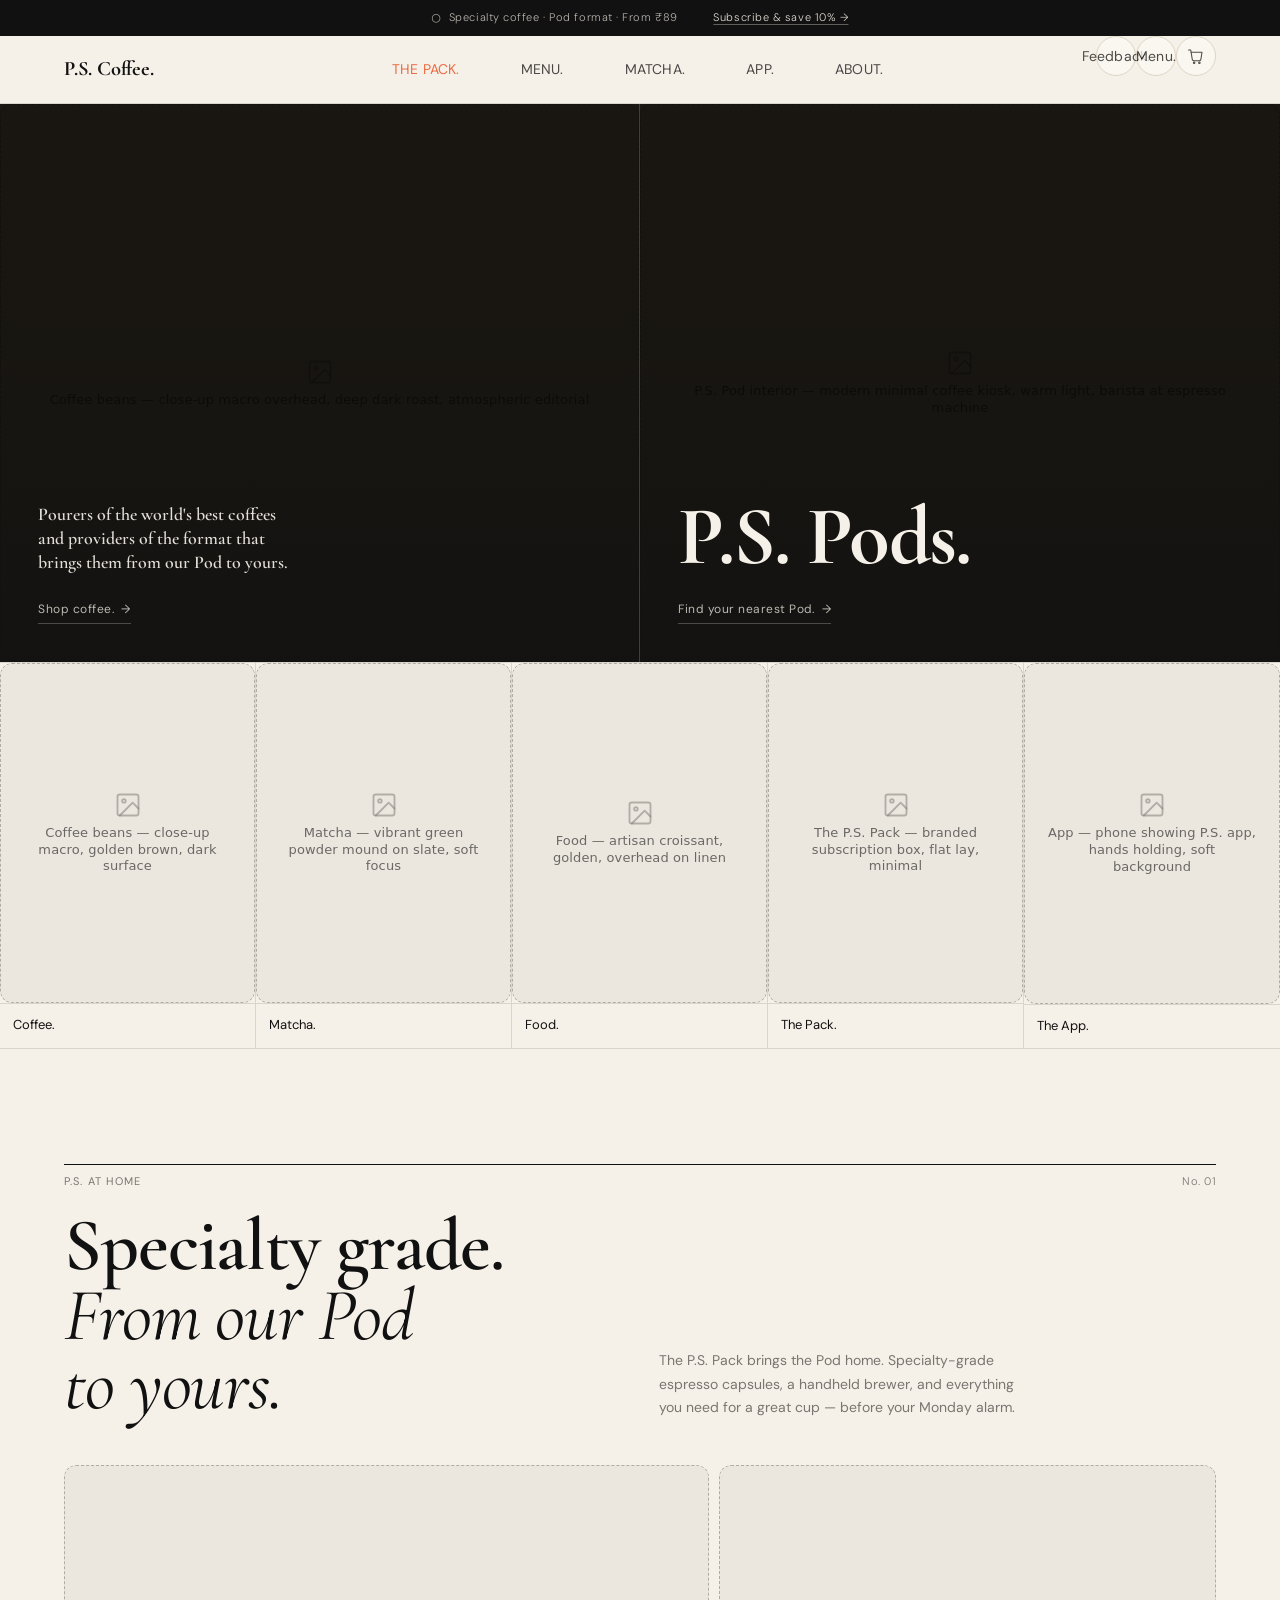
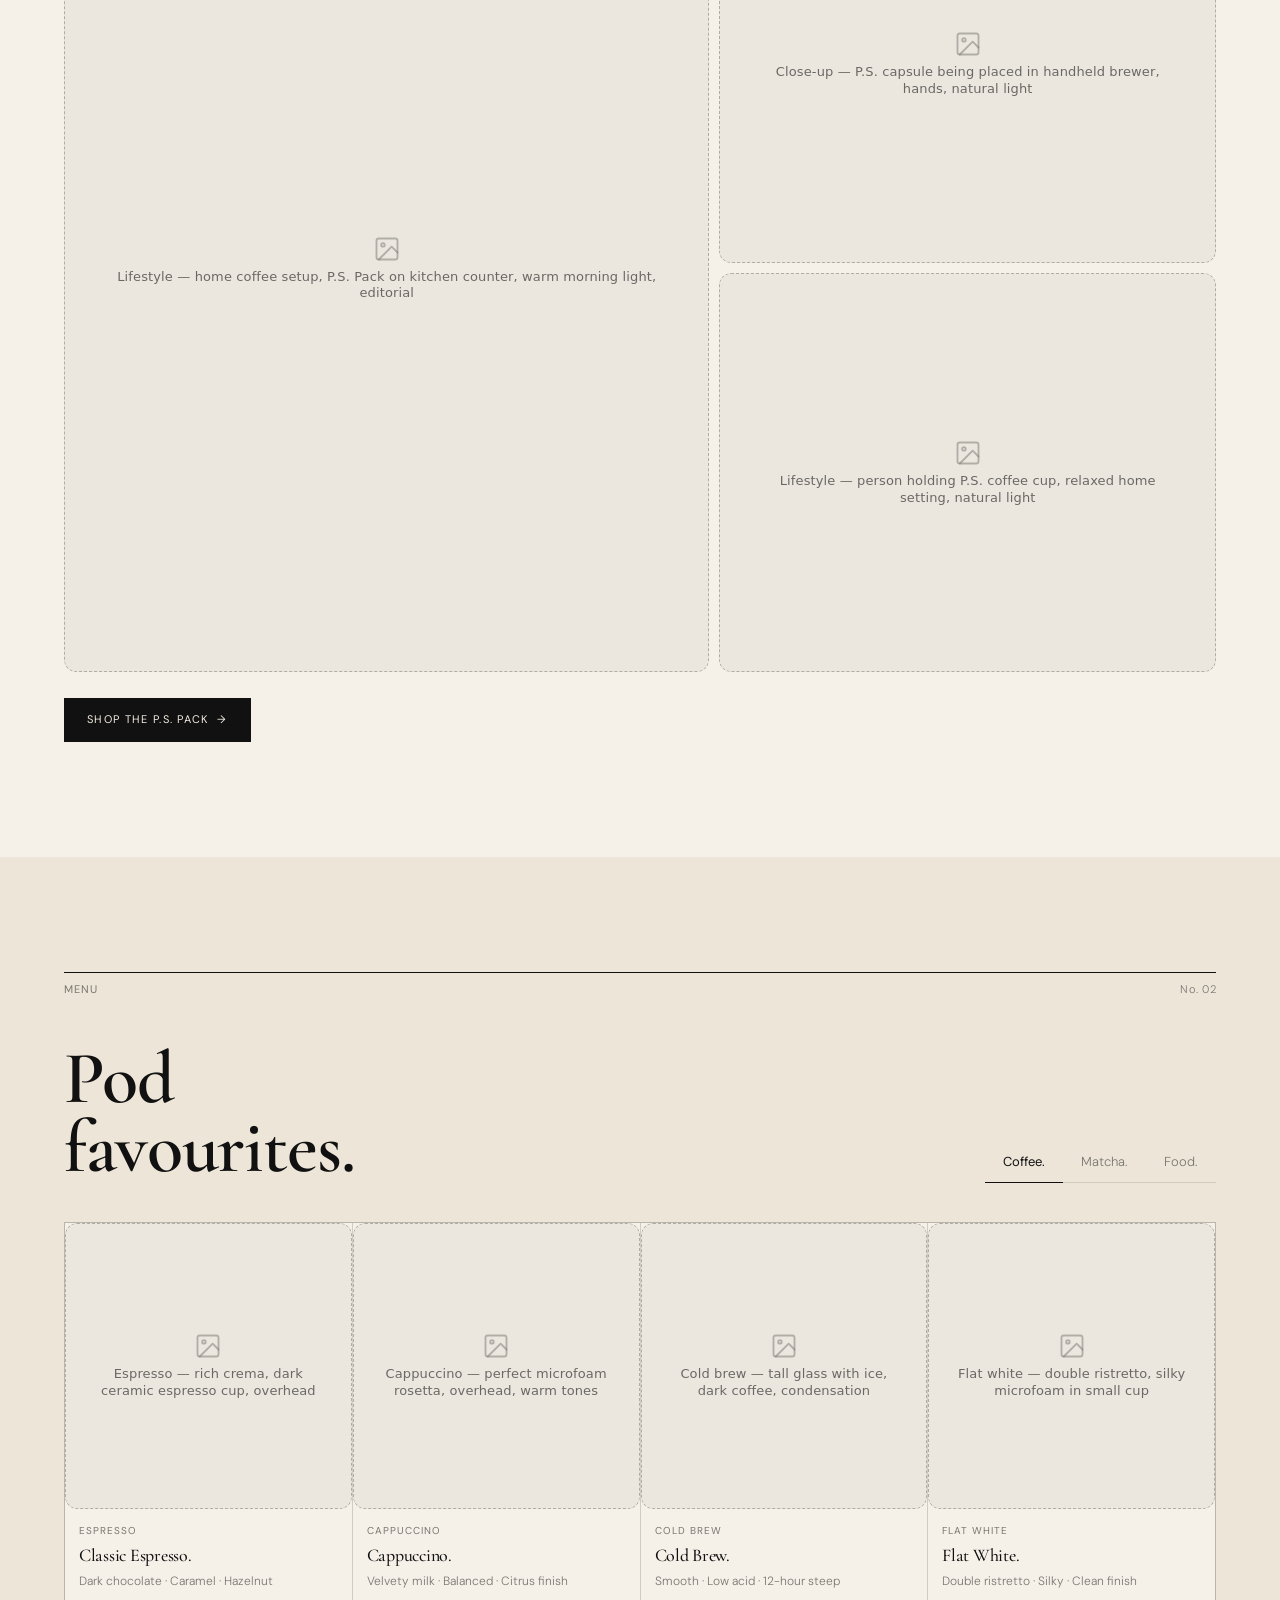
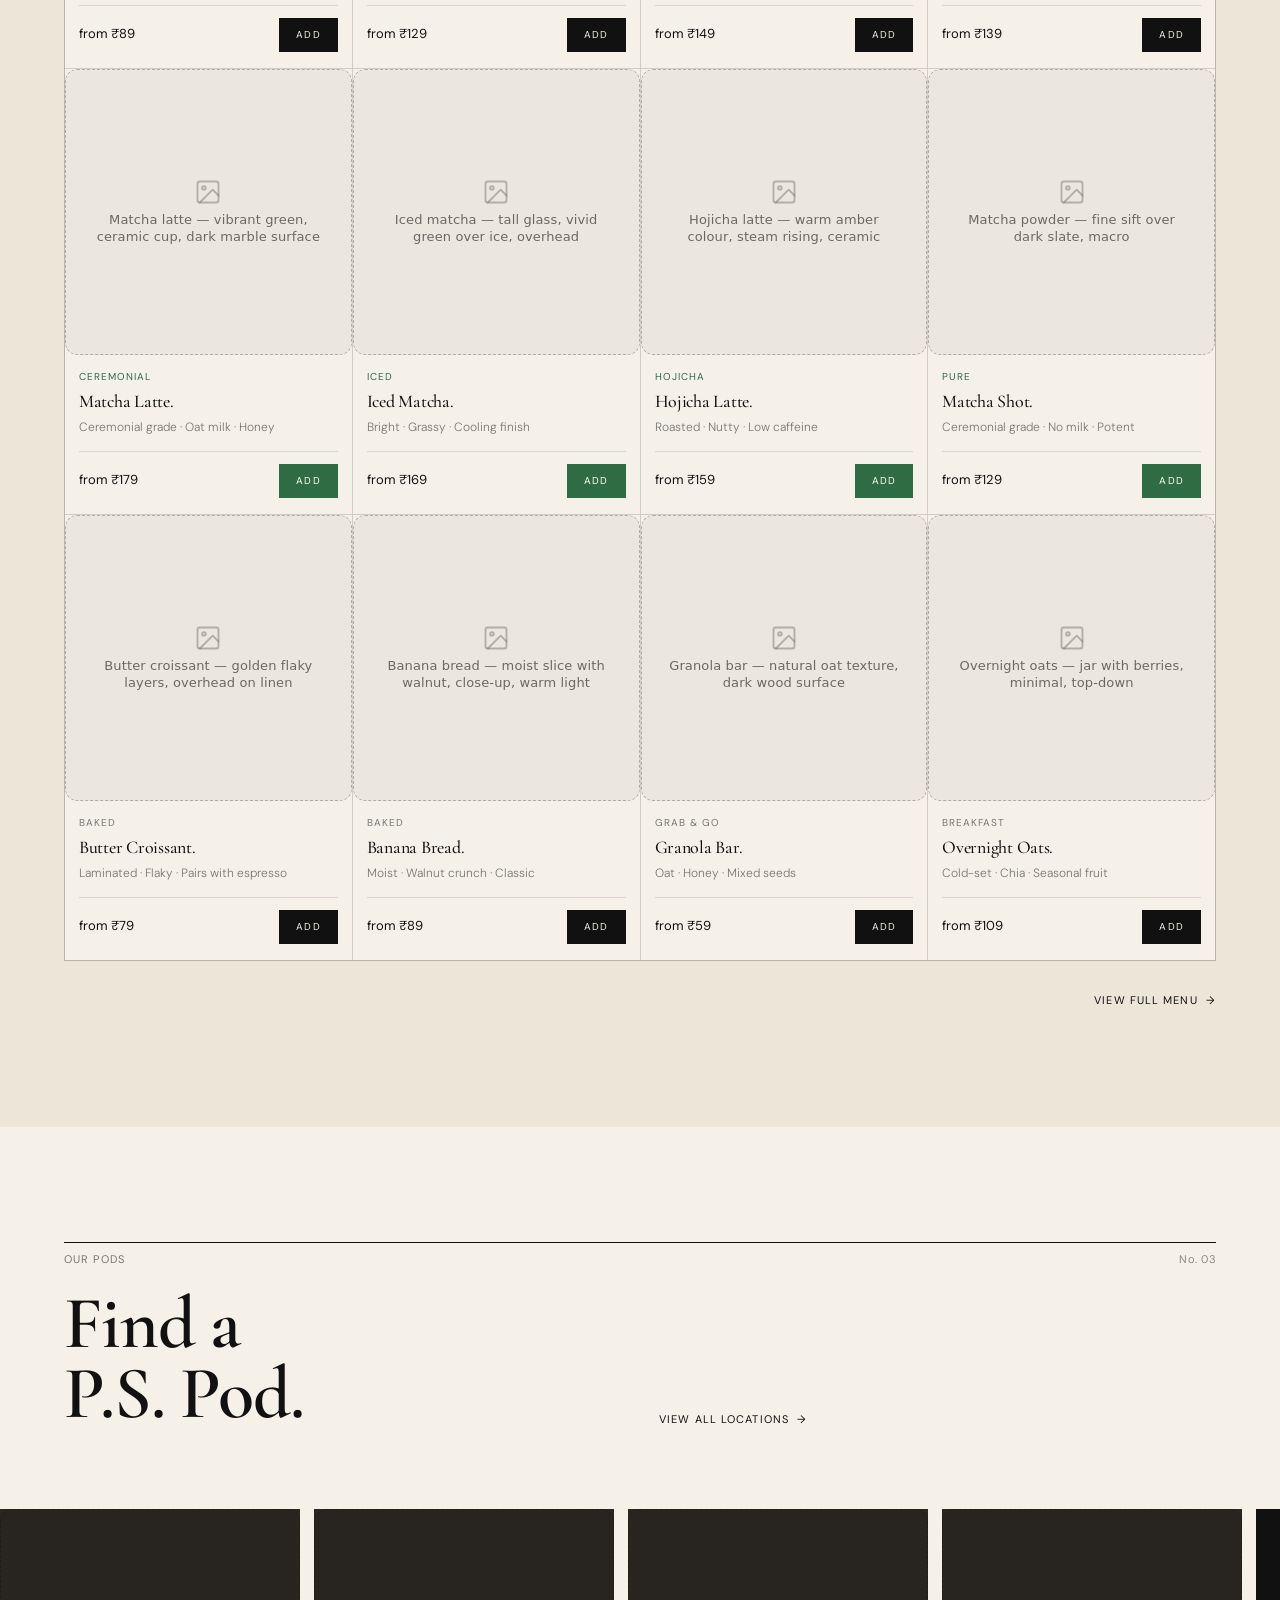
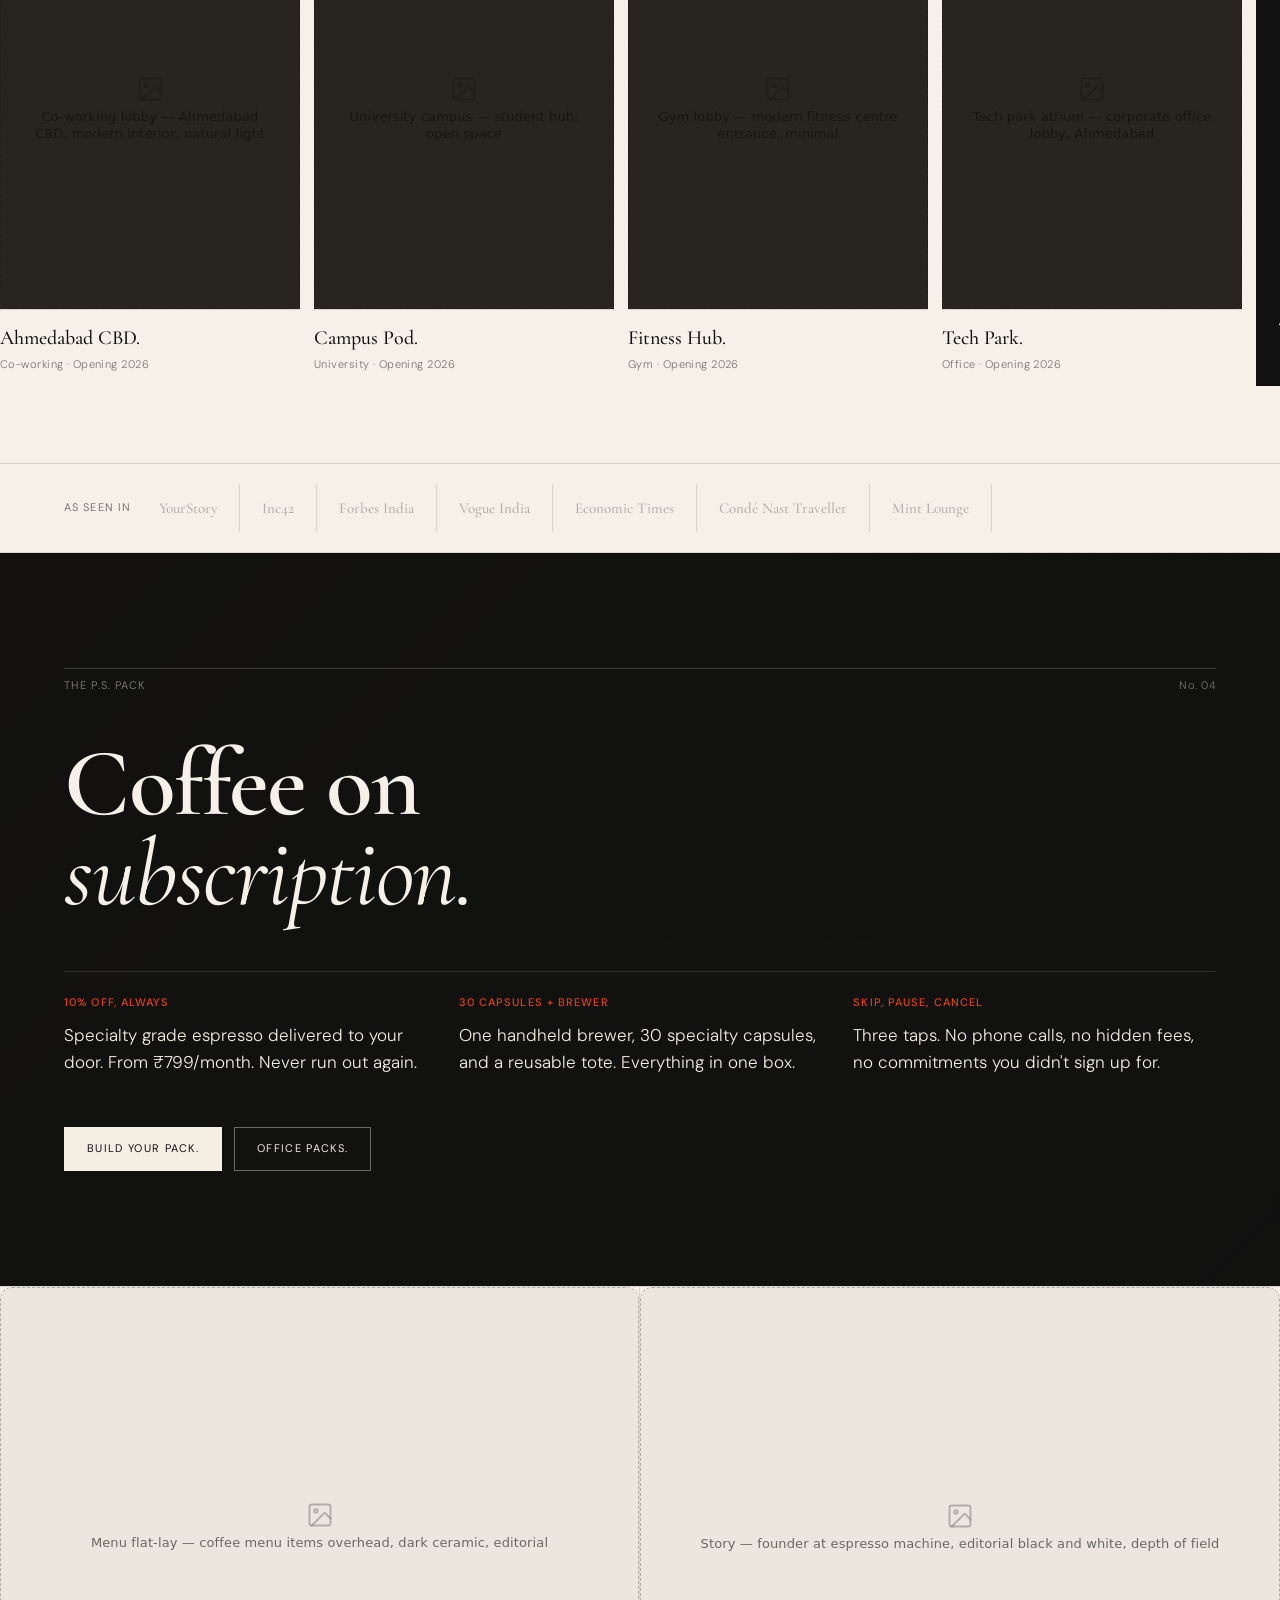
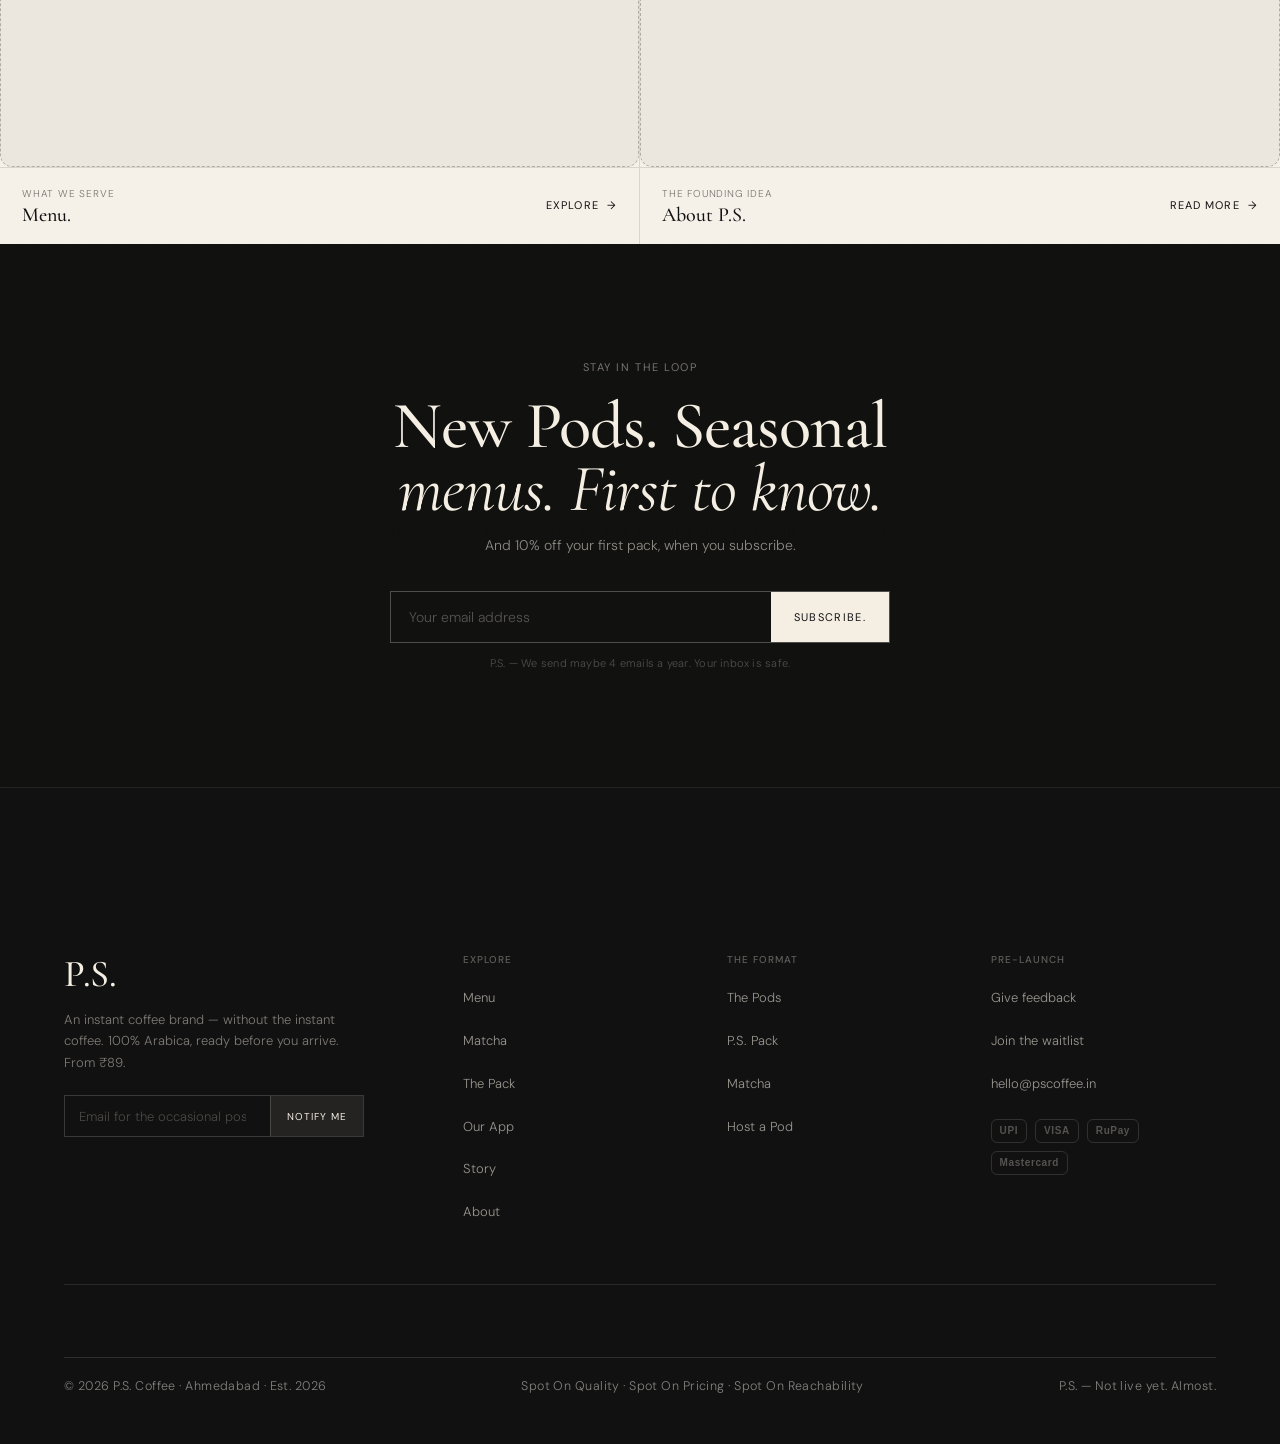
==== commit 38c397fc: "Exact WatchHouse replica: nav, split banners, all pages styled - Announcement bar (black fixed strip" ====
--- a/index.html
+++ b/index.html
@@ -8,85 +8,64 @@
 <link rel="canonical" href="https://www.pscoffee.in/">
 <link rel="preconnect" href="https://fonts.googleapis.com">
 <link rel="preconnect" href="https://fonts.gstatic.com" crossorigin>
-<link href="https://fonts.googleapis.com/css2?family=Cormorant+Garamond:ital,wght@0,400;0,500;0,600;1,400;1,500;1,600&family=DM+Sans:ital,opsz,wght@0,9..40,300;0,9..40,400;0,9..40,500;1,9..40,300&display=swap" rel="stylesheet">
+<link href="https://fonts.googleapis.com/css2?family=Cormorant+Garamond:ital,wght@0,400;0,500;0,600;0,700;1,400;1,500;1,600;1,700&family=DM+Sans:ital,opsz,wght@0,9..40,300;0,9..40,400;0,9..40,500;1,9..40,300&display=swap" rel="stylesheet">
 <link rel="stylesheet" href="assets/ps.css">
 <link rel="stylesheet" href="assets/wh.css">
 <script>(function(){try{var t=JSON.parse(localStorage.getItem('ps-tweaks')||'{}');var r=document.documentElement;if(t.tc)r.style.setProperty('--tc',t.tc);}catch(e){}})()</script>
 </head>
-<body data-page="home" data-darkhero>
+<body data-page="home">
 
 <div id="ps-nav"></div>
-
-<!-- ══ HERO ══ -->
-<section class="wh-hero" id="hero">
-  <div class="wh-hero-media">
-    <image-slot id="hero-img" placeholder="Hero — atmospheric P.S. Pod exterior, dusk lighting, cinematic dark editorial" fit="cover"></image-slot>
-    <div class="wh-hero-grad"></div>
-  </div>
-  <div class="wh-hero-body">
-    <p class="wh-hero-eyebrow">Specialty coffee · Pod format · From ₹89</p>
-    <h1>Pourers of the<br><em>world's best</em><br>coffees.</h1>
-    <p class="wh-hero-sub">100% Arabica, specialty grade. In a Pod, not a cafe. Ready before you arrive — at the gym, the desk, the campus.</p>
-    <div class="wh-hero-ctas">
-      <a href="menu.html" class="wh-btn white">Shop coffee</a>
-      <a href="about.html#pods" class="wh-btn outline-white">Our Pods</a>
-    </div>
-  </div>
-  <div class="wh-scroll-cue" aria-hidden="true">
-    <span>Scroll</span>
-    <div class="wh-scroll-bar"></div>
-  </div>
-</section>
-
-<!-- ══ DUAL BANNERS ══ -->
+<div class="page-top"></div>
+
+<!-- ══ HERO BANNERS  (WatchHouse split-panel style) ══ -->
 <div class="wh-banners">
+
+  <!-- Left: caption panel — body copy over dark image -->
   <a class="wh-banner" href="menu.html">
     <div class="wh-banner-img">
-      <image-slot placeholder="Coffee — overhead espresso shot, dark ceramic cup, marble surface, editorial" fit="cover"></image-slot>
+      <image-slot placeholder="Coffee beans — close-up macro overhead, deep dark roast, atmospheric editorial" fit="cover"></image-slot>
     </div>
     <div class="wh-banner-body">
-      <div class="wh-banner-label">
-        <p class="wh-banner-kicker">Shop coffee</p>
-        <p class="wh-banner-sub">100% Arabica · Specialty grade · From ₹89</p>
-      </div>
-      <span class="wh-link">Discover <svg width="13" height="13" viewBox="0 0 13 13" fill="none"><path d="M1.5 11.5L11.5 1.5M11.5 1.5H4.5M11.5 1.5V8.5" stroke="currentColor" stroke-width="1.2" stroke-linecap="round" stroke-linejoin="round"/></svg></span>
-    </div>
-  </a>
+      <p class="wh-banner-caption">Pourers of the world's best coffees and providers of the format that brings them from our Pod to yours.</p>
+      <span class="wh-banner-cta">Shop coffee. &nbsp;→</span>
+    </div>
+  </a>
+
+  <!-- Right: large-heading panel — WatchHouse "Our Houses." style -->
   <a class="wh-banner" href="about.html#pods">
     <div class="wh-banner-img">
-      <image-slot placeholder="Pod — interior of a P.S. Pod, modern minimal, barista at machine, warm light" fit="cover"></image-slot>
+      <image-slot placeholder="P.S. Pod interior — modern minimal coffee kiosk, warm light, barista at espresso machine" fit="cover"></image-slot>
     </div>
     <div class="wh-banner-body">
-      <div class="wh-banner-label">
-        <p class="wh-banner-kicker">Our Pods</p>
-        <p class="wh-banner-sub">50–200 sq ft · Placed where you already are</p>
-      </div>
-      <span class="wh-link">Discover <svg width="13" height="13" viewBox="0 0 13 13" fill="none"><path d="M1.5 11.5L11.5 1.5M11.5 1.5H4.5M11.5 1.5V8.5" stroke="currentColor" stroke-width="1.2" stroke-linecap="round" stroke-linejoin="round"/></svg></span>
-    </div>
-  </a>
+      <h2 class="wh-banner-heading">P.S. Pods.</h2>
+      <span class="wh-banner-cta">Find your nearest Pod. &nbsp;→</span>
+    </div>
+  </a>
+
 </div>
 
 <!-- ══ CATEGORY TILES ══ -->
 <div class="wh-cats">
   <a class="wh-cat" href="menu.html">
     <div class="wh-cat-img"><image-slot placeholder="Coffee beans — close-up macro, golden brown, dark surface" fit="cover"></image-slot></div>
-    <div class="wh-cat-label"><span class="wh-cat-name">Coffee</span><span class="wh-cat-disc">Discover</span></div>
+    <div class="wh-cat-label"><span class="wh-cat-name">Coffee.</span><span class="wh-cat-disc">Discover</span></div>
   </a>
   <a class="wh-cat" href="matcha.html">
     <div class="wh-cat-img"><image-slot placeholder="Matcha — vibrant green powder mound on slate, soft focus" fit="cover"></image-slot></div>
-    <div class="wh-cat-label"><span class="wh-cat-name">Matcha</span><span class="wh-cat-disc">Discover</span></div>
+    <div class="wh-cat-label"><span class="wh-cat-name">Matcha.</span><span class="wh-cat-disc">Discover</span></div>
   </a>
   <a class="wh-cat" href="menu.html#food">
     <div class="wh-cat-img"><image-slot placeholder="Food — artisan croissant, golden, overhead on linen" fit="cover"></image-slot></div>
-    <div class="wh-cat-label"><span class="wh-cat-name">Food</span><span class="wh-cat-disc">Discover</span></div>
+    <div class="wh-cat-label"><span class="wh-cat-name">Food.</span><span class="wh-cat-disc">Discover</span></div>
   </a>
   <a class="wh-cat" href="pack.html">
     <div class="wh-cat-img"><image-slot placeholder="The P.S. Pack — branded subscription box, flat lay, minimal" fit="cover"></image-slot></div>
-    <div class="wh-cat-label"><span class="wh-cat-name">The Pack</span><span class="wh-cat-disc">Discover</span></div>
+    <div class="wh-cat-label"><span class="wh-cat-name">The Pack.</span><span class="wh-cat-disc">Discover</span></div>
   </a>
   <a class="wh-cat" href="app.html">
     <div class="wh-cat-img"><image-slot placeholder="App — phone showing P.S. app, hands holding, soft background" fit="cover"></image-slot></div>
-    <div class="wh-cat-label"><span class="wh-cat-name">The App</span><span class="wh-cat-disc">Discover</span></div>
+    <div class="wh-cat-label"><span class="wh-cat-name">The App.</span><span class="wh-cat-disc">Discover</span></div>
   </a>
 </div>
 
@@ -117,7 +96,7 @@
       </div>
     </div>
     <div class="wh-athome-cta reveal" data-d="1">
-      <a href="pack.html" class="wh-btn dark">Shop the P.S. Pack <svg width="13" height="13" viewBox="0 0 13 13" fill="none"><path d="M1.5 11.5L11.5 1.5M11.5 1.5H4.5M11.5 1.5V8.5" stroke="currentColor" stroke-width="1.2" stroke-linecap="round" stroke-linejoin="round"/></svg></a>
+      <a href="pack.html" class="wh-btn dark">Shop the P.S. Pack &nbsp;→</a>
     </div>
   </div>
 </section>
@@ -134,9 +113,9 @@
     <div class="wh-favs-top">
       <h2 class="wh-h2 reveal">Pod<br>favourites.</h2>
       <div class="wh-tabs" role="tablist">
-        <button class="wh-tab on" data-wtab="coffee" role="tab" aria-selected="true">Coffee</button>
-        <button class="wh-tab" data-wtab="matcha" role="tab" aria-selected="false">Matcha</button>
-        <button class="wh-tab" data-wtab="food" role="tab" aria-selected="false">Food</button>
+        <button class="wh-tab on" data-wtab="coffee" role="tab" aria-selected="true">Coffee.</button>
+        <button class="wh-tab" data-wtab="matcha" role="tab" aria-selected="false">Matcha.</button>
+        <button class="wh-tab" data-wtab="food" role="tab" aria-selected="false">Food.</button>
       </div>
     </div>
     <div class="wh-fav-grid" id="wh-fav-grid">
@@ -145,7 +124,7 @@
         <div class="wh-fav-img"><image-slot placeholder="Espresso — rich crema, dark ceramic espresso cup, overhead" fit="cover"></image-slot></div>
         <div class="wh-fav-body">
           <span class="wh-fav-type">Espresso</span>
-          <h3 class="wh-fav-name">Classic Espresso</h3>
+          <h3 class="wh-fav-name">Classic Espresso.</h3>
           <p class="wh-fav-notes">Dark chocolate · Caramel · Hazelnut</p>
           <div class="wh-fav-foot"><span class="wh-fav-price">from ₹89</span><button class="wh-btn sm dark" data-add="Classic Espresso">Add</button></div>
         </div>
@@ -154,7 +133,7 @@
         <div class="wh-fav-img"><image-slot placeholder="Cappuccino — perfect microfoam rosetta, overhead, warm tones" fit="cover"></image-slot></div>
         <div class="wh-fav-body">
           <span class="wh-fav-type">Cappuccino</span>
-          <h3 class="wh-fav-name">Cappuccino</h3>
+          <h3 class="wh-fav-name">Cappuccino.</h3>
           <p class="wh-fav-notes">Velvety milk · Balanced · Citrus finish</p>
           <div class="wh-fav-foot"><span class="wh-fav-price">from ₹129</span><button class="wh-btn sm dark" data-add="Cappuccino">Add</button></div>
         </div>
@@ -163,7 +142,7 @@
         <div class="wh-fav-img"><image-slot placeholder="Cold brew — tall glass with ice, dark coffee, condensation" fit="cover"></image-slot></div>
         <div class="wh-fav-body">
           <span class="wh-fav-type">Cold Brew</span>
-          <h3 class="wh-fav-name">Cold Brew</h3>
+          <h3 class="wh-fav-name">Cold Brew.</h3>
           <p class="wh-fav-notes">Smooth · Low acid · 12-hour steep</p>
           <div class="wh-fav-foot"><span class="wh-fav-price">from ₹149</span><button class="wh-btn sm dark" data-add="Cold Brew">Add</button></div>
         </div>
@@ -172,7 +151,7 @@
         <div class="wh-fav-img"><image-slot placeholder="Flat white — double ristretto, silky microfoam in small cup" fit="cover"></image-slot></div>
         <div class="wh-fav-body">
           <span class="wh-fav-type">Flat White</span>
-          <h3 class="wh-fav-name">Flat White</h3>
+          <h3 class="wh-fav-name">Flat White.</h3>
           <p class="wh-fav-notes">Double ristretto · Silky · Clean finish</p>
           <div class="wh-fav-foot"><span class="wh-fav-price">from ₹139</span><button class="wh-btn sm dark" data-add="Flat White">Add</button></div>
         </div>
@@ -182,7 +161,7 @@
         <div class="wh-fav-img"><image-slot placeholder="Matcha latte — vibrant green, ceramic cup, dark marble surface" fit="cover"></image-slot></div>
         <div class="wh-fav-body">
           <span class="wh-fav-type m">Ceremonial</span>
-          <h3 class="wh-fav-name">Matcha Latte</h3>
+          <h3 class="wh-fav-name">Matcha Latte.</h3>
           <p class="wh-fav-notes">Ceremonial grade · Oat milk · Honey</p>
           <div class="wh-fav-foot"><span class="wh-fav-price">from ₹179</span><button class="wh-btn sm matcha" data-add="Matcha Latte">Add</button></div>
         </div>
@@ -191,7 +170,7 @@
         <div class="wh-fav-img"><image-slot placeholder="Iced matcha — tall glass, vivid green over ice, overhead" fit="cover"></image-slot></div>
         <div class="wh-fav-body">
           <span class="wh-fav-type m">Iced</span>
-          <h3 class="wh-fav-name">Iced Matcha</h3>
+          <h3 class="wh-fav-name">Iced Matcha.</h3>
           <p class="wh-fav-notes">Bright · Grassy · Cooling finish</p>
           <div class="wh-fav-foot"><span class="wh-fav-price">from ₹169</span><button class="wh-btn sm matcha" data-add="Iced Matcha">Add</button></div>
         </div>
@@ -200,7 +179,7 @@
         <div class="wh-fav-img"><image-slot placeholder="Hojicha latte — warm amber colour, steam rising, ceramic" fit="cover"></image-slot></div>
         <div class="wh-fav-body">
           <span class="wh-fav-type m">Hojicha</span>
-          <h3 class="wh-fav-name">Hojicha Latte</h3>
+          <h3 class="wh-fav-name">Hojicha Latte.</h3>
           <p class="wh-fav-notes">Roasted · Nutty · Low caffeine</p>
           <div class="wh-fav-foot"><span class="wh-fav-price">from ₹159</span><button class="wh-btn sm matcha" data-add="Hojicha Latte">Add</button></div>
         </div>
@@ -209,7 +188,7 @@
         <div class="wh-fav-img"><image-slot placeholder="Matcha powder — fine sift over dark slate, macro" fit="cover"></image-slot></div>
         <div class="wh-fav-body">
           <span class="wh-fav-type m">Pure</span>
-          <h3 class="wh-fav-name">Matcha Shot</h3>
+          <h3 class="wh-fav-name">Matcha Shot.</h3>
           <p class="wh-fav-notes">Ceremonial grade · No milk · Potent</p>
           <div class="wh-fav-foot"><span class="wh-fav-price">from ₹129</span><button class="wh-btn sm matcha" data-add="Matcha Shot">Add</button></div>
         </div>
@@ -219,7 +198,7 @@
         <div class="wh-fav-img"><image-slot placeholder="Butter croissant — golden flaky layers, overhead on linen" fit="cover"></image-slot></div>
         <div class="wh-fav-body">
           <span class="wh-fav-type">Baked</span>
-          <h3 class="wh-fav-name">Butter Croissant</h3>
+          <h3 class="wh-fav-name">Butter Croissant.</h3>
           <p class="wh-fav-notes">Laminated · Flaky · Pairs with espresso</p>
           <div class="wh-fav-foot"><span class="wh-fav-price">from ₹79</span><button class="wh-btn sm dark" data-add="Butter Croissant">Add</button></div>
         </div>
@@ -228,7 +207,7 @@
         <div class="wh-fav-img"><image-slot placeholder="Banana bread — moist slice with walnut, close-up, warm light" fit="cover"></image-slot></div>
         <div class="wh-fav-body">
           <span class="wh-fav-type">Baked</span>
-          <h3 class="wh-fav-name">Banana Bread</h3>
+          <h3 class="wh-fav-name">Banana Bread.</h3>
           <p class="wh-fav-notes">Moist · Walnut crunch · Classic</p>
           <div class="wh-fav-foot"><span class="wh-fav-price">from ₹89</span><button class="wh-btn sm dark" data-add="Banana Bread">Add</button></div>
         </div>
@@ -237,7 +216,7 @@
         <div class="wh-fav-img"><image-slot placeholder="Granola bar — natural oat texture, dark wood surface" fit="cover"></image-slot></div>
         <div class="wh-fav-body">
           <span class="wh-fav-type">Grab &amp; Go</span>
-          <h3 class="wh-fav-name">Granola Bar</h3>
+          <h3 class="wh-fav-name">Granola Bar.</h3>
           <p class="wh-fav-notes">Oat · Honey · Mixed seeds</p>
           <div class="wh-fav-foot"><span class="wh-fav-price">from ₹59</span><button class="wh-btn sm dark" data-add="Granola Bar">Add</button></div>
         </div>
@@ -246,14 +225,14 @@
         <div class="wh-fav-img"><image-slot placeholder="Overnight oats — jar with berries, minimal, top-down" fit="cover"></image-slot></div>
         <div class="wh-fav-body">
           <span class="wh-fav-type">Breakfast</span>
-          <h3 class="wh-fav-name">Overnight Oats</h3>
+          <h3 class="wh-fav-name">Overnight Oats.</h3>
           <p class="wh-fav-notes">Cold-set · Chia · Seasonal fruit</p>
           <div class="wh-fav-foot"><span class="wh-fav-price">from ₹109</span><button class="wh-btn sm dark" data-add="Overnight Oats">Add</button></div>
         </div>
       </div>
     </div>
     <div class="wh-favs-foot reveal">
-      <a href="menu.html" class="wh-link" style="color:var(--wh-ink)">View full menu <svg width="13" height="13" viewBox="0 0 13 13" fill="none"><path d="M1.5 11.5L11.5 1.5M11.5 1.5H4.5M11.5 1.5V8.5" stroke="currentColor" stroke-width="1.2" stroke-linecap="round" stroke-linejoin="round"/></svg></a>
+      <a href="menu.html" class="wh-link" style="color:var(--wh-ink)">View full menu &nbsp;→</a>
     </div>
   </div>
 </section>
@@ -268,7 +247,7 @@
       </div>
       <div class="wh-sh-row">
         <h2 class="wh-h2">Find a<br>P.S. Pod.</h2>
-        <a href="about.html#pods" class="wh-link" style="color:var(--wh-ink);align-self:flex-end">View all locations <svg width="13" height="13" viewBox="0 0 13 13" fill="none"><path d="M1.5 11.5L11.5 1.5M11.5 1.5H4.5M11.5 1.5V8.5" stroke="currentColor" stroke-width="1.2" stroke-linecap="round" stroke-linejoin="round"/></svg></a>
+        <a href="about.html#pods" class="wh-link" style="color:var(--wh-ink);align-self:flex-end">View all locations &nbsp;→</a>
       </div>
     </div>
   </div>
@@ -276,23 +255,23 @@
     <div class="wh-pods-track">
       <a class="wh-pod-card" href="about.html#pods">
         <div class="wh-pod-img"><image-slot placeholder="Co-working lobby — Ahmedabad CBD, modern interior, natural light" fit="cover"></image-slot></div>
-        <div class="wh-pod-info"><span class="wh-pod-name">Ahmedabad CBD</span><span class="wh-pod-sub">Co-working · Opening 2026</span></div>
+        <div class="wh-pod-info"><span class="wh-pod-name">Ahmedabad CBD.</span><span class="wh-pod-sub">Co-working · Opening 2026</span></div>
       </a>
       <a class="wh-pod-card" href="about.html#pods">
         <div class="wh-pod-img"><image-slot placeholder="University campus — student hub, open space" fit="cover"></image-slot></div>
-        <div class="wh-pod-info"><span class="wh-pod-name">Campus Pod</span><span class="wh-pod-sub">University · Opening 2026</span></div>
+        <div class="wh-pod-info"><span class="wh-pod-name">Campus Pod.</span><span class="wh-pod-sub">University · Opening 2026</span></div>
       </a>
       <a class="wh-pod-card" href="about.html#pods">
         <div class="wh-pod-img"><image-slot placeholder="Gym lobby — modern fitness centre entrance, minimal" fit="cover"></image-slot></div>
-        <div class="wh-pod-info"><span class="wh-pod-name">Fitness Hub</span><span class="wh-pod-sub">Gym · Opening 2026</span></div>
+        <div class="wh-pod-info"><span class="wh-pod-name">Fitness Hub.</span><span class="wh-pod-sub">Gym · Opening 2026</span></div>
       </a>
       <a class="wh-pod-card" href="about.html#pods">
         <div class="wh-pod-img"><image-slot placeholder="Tech park atrium — corporate office lobby, Ahmedabad" fit="cover"></image-slot></div>
-        <div class="wh-pod-info"><span class="wh-pod-name">Tech Park</span><span class="wh-pod-sub">Office · Opening 2026</span></div>
+        <div class="wh-pod-info"><span class="wh-pod-name">Tech Park.</span><span class="wh-pod-sub">Office · Opening 2026</span></div>
       </a>
       <a class="wh-pod-cta-card" href="partnership.html">
         <p>Host a Pod at your location.</p>
-        <span class="wh-link">Find out more <svg width="13" height="13" viewBox="0 0 13 13" fill="none"><path d="M1.5 11.5L11.5 1.5M11.5 1.5H4.5M11.5 1.5V8.5" stroke="currentColor" stroke-width="1.2" stroke-linecap="round" stroke-linejoin="round"/></svg></span>
+        <span class="wh-link">Find out more &nbsp;→</span>
       </a>
     </div>
   </div>
@@ -329,8 +308,8 @@
         <div><span class="wh-pack-feat-lbl">Skip, pause, cancel</span><p>Three taps. No phone calls, no hidden fees, no commitments you didn't sign up for.</p></div>
       </div>
       <div class="wh-pack-ctas reveal" data-d="2">
-        <a href="pack.html" class="wh-btn white">Build your pack</a>
-        <a href="pack.html#office" class="wh-btn outline-white">Office packs</a>
+        <a href="pack.html" class="wh-btn white">Build your pack.</a>
+        <a href="pack.html#office" class="wh-btn outline-white">Office packs.</a>
       </div>
     </div>
   </div>
@@ -341,15 +320,15 @@
   <a class="wh-twoup-block" href="menu.html">
     <div class="wh-twoup-img"><image-slot placeholder="Menu flat-lay — coffee menu items overhead, dark ceramic, editorial" fit="cover"></image-slot></div>
     <div class="wh-twoup-label">
-      <div class="wh-twoup-meta"><p class="wh-twoup-kicker">What we serve</p><p class="wh-twoup-title">Menu</p></div>
-      <span class="wh-link" style="color:var(--wh-ink)">Explore <svg width="13" height="13" viewBox="0 0 13 13" fill="none"><path d="M1.5 11.5L11.5 1.5M11.5 1.5H4.5M11.5 1.5V8.5" stroke="currentColor" stroke-width="1.2" stroke-linecap="round" stroke-linejoin="round"/></svg></span>
+      <div class="wh-twoup-meta"><p class="wh-twoup-kicker">What we serve</p><p class="wh-twoup-title">Menu.</p></div>
+      <span class="wh-link" style="color:var(--wh-ink)">Explore &nbsp;→</span>
     </div>
   </a>
   <a class="wh-twoup-block" href="story.html">
     <div class="wh-twoup-img"><image-slot placeholder="Story — founder at espresso machine, editorial black and white, depth of field" fit="cover"></image-slot></div>
     <div class="wh-twoup-label">
       <div class="wh-twoup-meta"><p class="wh-twoup-kicker">The founding idea</p><p class="wh-twoup-title">About P.S.</p></div>
-      <span class="wh-link" style="color:var(--wh-ink)">Read more <svg width="13" height="13" viewBox="0 0 13 13" fill="none"><path d="M1.5 11.5L11.5 1.5M11.5 1.5H4.5M11.5 1.5V8.5" stroke="currentColor" stroke-width="1.2" stroke-linecap="round" stroke-linejoin="round"/></svg></span>
+      <span class="wh-link" style="color:var(--wh-ink)">Read more &nbsp;→</span>
     </div>
   </a>
 </div>
@@ -367,7 +346,7 @@
     <form class="wh-signup-form reveal" data-d="3" data-ps-form="newsletter">
       <div class="wh-signup-row">
         <input type="email" name="email" placeholder="Your email address" required>
-        <button type="submit" class="wh-btn white">Subscribe</button>
+        <button type="submit" class="wh-btn white">Subscribe.</button>
       </div>
       <p class="wh-signup-fine">P.S. — We send maybe 4 emails a year. Your inbox is safe.</p>
     </form>
--- a/assets/wh.css
+++ b/assets/wh.css
@@ -5,20 +5,22 @@
    ============================================================ */
 
 :root {
-  --wh-serif:   'Cormorant Garamond', Georgia, serif;
-  --wh-sans:    'DM Sans', system-ui, sans-serif;
-  --wh-bg:      #F4EEE3;
-  --wh-ink:     #16140F;
-  --wh-ink-2:   #3D3A3B;
-  --wh-muted:   #6B635A;
-  --wh-border:  rgba(22,20,15,.14);
-  --wh-bstrong: rgba(22,20,15,.45);
-  --wh-tc:      #E8400C;
-  --wh-matcha:  #2F6B43;
-  --wh-max:     1280px;
-  --wh-gut:     clamp(20px,5vw,72px);
-  --wh-nav-h:   64px;
-  --wh-sec-v:   clamp(64px,9vw,128px);
+  --wh-serif:      'Cormorant Garamond', Georgia, serif;
+  --wh-sans:       'DM Sans', system-ui, sans-serif;
+  --wh-bg:         #F5F0E8;
+  --wh-ink:        #111111;
+  --wh-ink-2:      #3D3A3B;
+  --wh-muted:      #7A7570;
+  --wh-border:     rgba(17,17,17,.12);
+  --wh-bstrong:    rgba(17,17,17,.4);
+  --wh-tc:         #E8400C;
+  --wh-matcha:     #2F6B43;
+  --wh-max:        1280px;
+  --wh-gut:        clamp(24px,5vw,72px);
+  --wh-announce-h: 36px;
+  --wh-nav-h:      68px;
+  --wh-header-h:   calc(var(--wh-announce-h) + var(--wh-nav-h));
+  --wh-sec-v:      clamp(72px,9vw,140px);
 }
 
 /* ── global font override ── */
@@ -45,7 +47,7 @@
 
 /* ── section ── */
 .wh-sec { padding-block: var(--wh-sec-v); position: relative; }
-.wh-sec.bg-alt { background: #EDE7DB; }
+.wh-sec.bg-alt { background: #ECE5D8; }
 
 /* ══════════════════════════════════════════════
    SECTION HEADER PATTERN  (WatchHouse signature)
@@ -83,16 +85,16 @@
 }
 @media(max-width:680px){ .wh-sh-row { grid-template-columns: 1fr; } }
 
-/* section heading sizes */
-.wh-h2 { font-size: clamp(36px,5.2vw,76px); color: var(--wh-ink); }
+/* section heading sizes — WatchHouse large serif */
+.wh-h2 { font-size: clamp(40px,5.8vw,90px); color: var(--wh-ink); font-weight: 600; }
 .wh-h2 em { font-style: italic; font-weight: 400; }
-.wh-h2.light { color: #F4EEE3; }
+.wh-h2.light { color: #F5F0E8; }
 .wh-body-text {
   font-family: var(--wh-sans);
   font-size: clamp(14px,1.05vw,16px);
-  font-weight: 300;
+  font-weight: 400;
   color: var(--wh-muted);
-  line-height: 1.68;
+  line-height: 1.7;
   max-width: 38ch;
   align-self: end;
 }
@@ -159,32 +161,69 @@
 a:hover > .wh-link::after { transform: scaleX(1); }
 
 /* ══════════════════════════════════════════════
-   NAV  (WatchHouse minimal sticky nav)
-══════════════════════════════════════════════ */
-.nav {
+   ANNOUNCEMENT BAR  (WatchHouse top strip)
+══════════════════════════════════════════════ */
+.wh-announce {
+  height: var(--wh-announce-h);
+  display: flex;
+  align-items: center;
+  justify-content: center;
+  gap: 12px;
+  background: var(--wh-ink);
+  color: rgba(245,240,232,.72);
+  font-family: var(--wh-sans);
+  font-size: 11px;
+  font-weight: 300;
+  letter-spacing: .05em;
+  padding: 0 var(--wh-gut);
+  white-space: nowrap;
+  overflow: hidden;
+}
+.wh-announce a {
+  color: rgba(245,240,232,.9);
+  text-decoration: underline;
+  text-underline-offset: 3px;
+  text-decoration-color: rgba(245,240,232,.35);
+  transition: color .2s;
+}
+.wh-announce a:hover { color: #F5F0E8; }
+
+/* ══════════════════════════════════════════════
+   #ps-nav WRAPPER  (fixed container for bar + nav)
+══════════════════════════════════════════════ */
+#ps-nav {
   position: fixed !important;
   top: 0; left: 0; right: 0;
   z-index: 200;
+  transition: transform .32s cubic-bezier(.32,.72,0,1);
+}
+#ps-nav.hide { transform: translateY(-100%); }
+
+/* ══════════════════════════════════════════════
+   NAV  (WatchHouse: always cream, bold serif logo)
+══════════════════════════════════════════════ */
+.nav {
+  position: static !important;
   height: var(--wh-nav-h);
-  display: flex;
-  align-items: stretch;
-  background: var(--wh-bg);
-  border-bottom: 1px solid var(--wh-border);
-  transition: background .35s, border-color .35s, transform .3s;
+  display: flex !important;
+  align-items: stretch !important;
+  background: var(--wh-bg) !important;
+  border-bottom: 1px solid var(--wh-border) !important;
   padding: 0 !important;
-}
-.nav.over { background: transparent !important; border-bottom-color: transparent !important; }
-.nav.hide { transform: translateY(-100%); }
-
+  transform: none !important;
+  transition: none !important;
+}
+
+/* Logo: bold serif, WatchHouse-style with period */
 .nav-logo {
   display: flex !important;
   align-items: center !important;
-  padding: 0 clamp(12px,1.5vw,20px) 0 var(--wh-gut) !important;
-  font-family: var(--wh-sans) !important;
-  font-weight: 500 !important;
-  font-size: 13px !important;
-  letter-spacing: .08em !important;
-  text-transform: uppercase !important;
+  padding: 0 clamp(16px,2vw,28px) 0 var(--wh-gut) !important;
+  font-family: var(--wh-serif) !important;
+  font-weight: 700 !important;
+  font-size: clamp(18px,1.6vw,24px) !important;
+  letter-spacing: -.01em !important;
+  text-transform: none !important;
   color: var(--wh-ink) !important;
   white-space: nowrap !important;
   flex-shrink: 0 !important;
@@ -194,11 +233,12 @@
   border-radius: 0 !important;
   outline: none !important;
   box-shadow: none !important;
-}
-.nav.over .nav-logo { color: #F4EEE3 !important; }
-.nav-logo .seg { display: inline !important; background: transparent !important; padding: 0 !important; border: none !important; border-radius: 0 !important; }
-.nav-logo .seg.b { margin-left: 3px !important; }
-
+  line-height: 1 !important;
+}
+/* strip any old seg spans */
+.nav-logo .seg { display: inline !important; background: transparent !important; padding: 0 !important; border: none !important; border-radius: 0 !important; font: inherit !important; }
+
+/* Center nav links */
 .nav-links {
   flex: 1;
   display: flex;
@@ -208,33 +248,34 @@
 .nav-links a {
   display: flex;
   align-items: center;
-  padding: 0 clamp(10px,1.2vw,18px);
-  font-family: var(--wh-sans);
-  font-size: 13px;
-  font-weight: 300;
-  color: var(--wh-ink-2);
+  padding: 0 clamp(10px,1.3vw,20px);
+  font-family: var(--wh-sans);
+  font-size: 14px;
+  font-weight: 400;
+  color: var(--wh-ink);
   text-decoration: none;
   position: relative;
-  transition: color .2s;
+  transition: opacity .2s;
   white-space: nowrap;
+  letter-spacing: .01em;
+  opacity: .75;
 }
 .nav-links a::after {
   content: '';
   position: absolute;
-  bottom: 0; left: clamp(10px,1.2vw,18px); right: clamp(10px,1.2vw,18px);
+  bottom: 0; left: clamp(10px,1.3vw,20px); right: clamp(10px,1.3vw,20px);
   height: 1px;
   background: var(--wh-ink);
   transform: scaleX(0);
   transform-origin: left;
   transition: transform .25s ease;
 }
-.nav-links a:hover { color: var(--wh-ink); }
+.nav-links a:hover { opacity: 1; }
 .nav-links a:hover::after,
 .nav-links a.active::after { transform: scaleX(1); }
-.nav.over .nav-links a { color: rgba(244,238,227,.72); }
-.nav.over .nav-links a:hover { color: #F4EEE3; }
-.nav.over .nav-links a::after { background: #F4EEE3; }
-
+.nav-links a.active { opacity: 1; }
+
+/* Right tool links — WatchHouse text style */
 .nav-tools {
   display: flex;
   align-items: stretch;
@@ -246,20 +287,19 @@
   align-items: center;
   justify-content: center;
   padding: 0 10px;
-  color: var(--wh-ink-2);
-  text-decoration: none;
-  font-family: var(--wh-sans);
-  font-size: 11px;
+  color: var(--wh-ink);
+  text-decoration: none;
+  font-family: var(--wh-sans);
+  font-size: 14px;
   font-weight: 400;
-  text-transform: uppercase;
-  letter-spacing: .08em;
-  transition: color .2s;
+  letter-spacing: .01em;
+  transition: opacity .2s;
   position: relative;
   white-space: nowrap;
-}
-.ntool:hover { color: var(--wh-ink); }
-.nav.over .ntool { color: rgba(244,238,227,.72); }
-.nav.over .ntool:hover { color: #F4EEE3; }
+  opacity: .75;
+}
+.ntool:hover { opacity: 1; }
+.ntool-text { /* text-style utility icons */ }
 .ntool .i { width: 18px; height: 18px; stroke: currentColor; fill: none; stroke-width: 1.4; stroke-linecap: round; stroke-linejoin: round; display: block; }
 .cart-tool { gap: 5px; }
 .cart-count { font-size: 11px; min-width: 14px; text-align: center; opacity: 0; transition: opacity .2s; }
@@ -284,27 +324,26 @@
   background: var(--wh-ink);
   transition: transform .3s, opacity .2s;
 }
-.nav.over .nav-burger span { background: #F4EEE3; }
 .nav-burger.open span:nth-child(1) { transform: translateY(6px) rotate(45deg); }
 .nav-burger.open span:nth-child(2) { opacity: 0; }
 .nav-burger.open span:nth-child(3) { transform: translateY(-6px) rotate(-45deg); }
 
-@media(max-width:900px){ .nav-links { display: none; } }
-@media(max-width:600px){ .ntool:not(.cart-tool) { display: none; } }
-@media(max-width:900px){ .nav-burger { display: flex; } }
-
-/* Drawer — override ps.css inset:0 fully */
+@media(max-width:960px){ .nav-links { display: none; } }
+@media(max-width:760px){ .ntool-text { display: none; } }
+@media(max-width:960px){ .nav-burger { display: flex; } }
+
+/* Drawer — right-side slide panel */
 .drawer {
   position: fixed !important;
   top: 0 !important;
   right: 0 !important;
   bottom: 0 !important;
   left: auto !important;
-  width: min(340px,100vw) !important;
+  width: min(360px,100vw) !important;
   height: 100dvh !important;
   background: var(--wh-bg) !important;
   z-index: 199 !important;
-  padding-top: var(--wh-nav-h) !important;
+  padding-top: var(--wh-header-h) !important;
   transform: translateX(100%) !important;
   transition: transform .38s cubic-bezier(.32,.72,0,1) !important;
   overflow-y: auto !important;
@@ -320,10 +359,10 @@
   display: flex;
   justify-content: space-between;
   align-items: baseline;
-  padding: 20px 32px;
+  padding: 22px 36px;
   font-family: var(--wh-serif);
-  font-size: 30px;
-  font-weight: 500;
+  font-size: 32px;
+  font-weight: 600;
   color: var(--wh-ink);
   border-bottom: 1px solid var(--wh-border);
   text-decoration: none;
@@ -333,7 +372,7 @@
 .drawer a .n { font-family: var(--wh-sans); font-size: 11px; font-weight: 300; letter-spacing: .08em; color: var(--wh-muted); }
 
 /* page-top spacer */
-.page-top { height: var(--wh-nav-h); }
+.page-top { height: var(--wh-header-h); }
 
 /* ══════════════════════════════════════════════
    HERO  (full-viewport dark editorial)
@@ -383,13 +422,13 @@
 }
 .wh-hero h1 {
   font-family: var(--wh-serif);
-  font-weight: 500;
-  font-size: clamp(54px,8.5vw,134px);
-  line-height: .9;
-  letter-spacing: -.02em;
-  color: #F4EEE3;
+  font-weight: 700;
+  font-size: clamp(58px,9vw,140px);
+  line-height: .88;
+  letter-spacing: -.025em;
+  color: #F5F0E8;
   max-width: 14ch;
-  margin-bottom: 24px;
+  margin-bottom: 28px;
 }
 .wh-hero h1 em { font-style: italic; font-weight: 400; }
 .wh-hero-sub {
@@ -443,27 +482,27 @@
 @keyframes heroUp { from{opacity:0;transform:translateY(22px)} to{opacity:1;transform:none} }
 
 /* ══════════════════════════════════════════════
-   DUAL BANNERS
+   DUAL BANNERS  (WatchHouse hero-level split)
 ══════════════════════════════════════════════ */
 .wh-banners {
   display: grid;
   grid-template-columns: 1fr 1fr;
-  border-top: 1px solid var(--wh-border);
 }
 @media(max-width:600px){ .wh-banners { grid-template-columns: 1fr; } }
 .wh-banner {
   display: block;
   position: relative;
-  aspect-ratio: 3/4;
+  height: clamp(380px, 62vh, 760px);
   overflow: hidden;
   text-decoration: none;
-  border-right: 1px solid var(--wh-border);
+  border-right: 1px solid rgba(245,240,232,.18);
+  background: #1a1712;
 }
 .wh-banner:last-child { border-right: 0; }
 .wh-banner-img {
   position: absolute;
   inset: 0;
-  transition: transform .6s cubic-bezier(.25,.46,.45,.94);
+  transition: transform .7s cubic-bezier(.25,.46,.45,.94);
 }
 .wh-banner:hover .wh-banner-img { transform: scale(1.04); }
 .wh-banner-img image-slot { width: 100%; height: 100%; }
@@ -471,25 +510,58 @@
   content: '';
   position: absolute;
   inset: 0;
-  background: linear-gradient(to top, rgba(22,20,15,.62) 0%, transparent 52%);
+  background: linear-gradient(to top, rgba(17,17,17,.72) 0%, rgba(17,17,17,.1) 55%, transparent 100%);
   z-index: 1;
 }
 .wh-banner-body {
   position: absolute;
   bottom: 0; left: 0; right: 0;
   z-index: 2;
-  padding: 24px 26px;
-  display: flex;
-  align-items: flex-end;
-  justify-content: space-between;
-  gap: 16px;
-}
-.wh-banner-label { color: #F4EEE3; }
+  padding: clamp(22px,3vw,40px) clamp(22px,3vw,40px);
+}
+/* Plain caption banner (left) */
+.wh-banner-caption {
+  font-family: var(--wh-serif);
+  font-size: clamp(16px,1.4vw,20px);
+  font-weight: 600;
+  line-height: 1.35;
+  color: rgba(245,240,232,.92);
+  max-width: 28ch;
+  margin-bottom: 20px;
+}
+/* Large heading banner (right) — WatchHouse "Our Houses." style */
+.wh-banner-heading {
+  font-family: var(--wh-serif);
+  font-size: clamp(44px,6.5vw,96px);
+  font-weight: 700;
+  line-height: .9;
+  letter-spacing: -.02em;
+  color: #F5F0E8;
+  margin-bottom: 20px;
+}
+.wh-banner-cta {
+  display: inline-flex;
+  align-items: center;
+  gap: 12px;
+  color: rgba(245,240,232,.75);
+  font-family: var(--wh-sans);
+  font-size: 12px;
+  font-weight: 400;
+  letter-spacing: .04em;
+  text-decoration: none;
+  transition: color .2s;
+  border-bottom: 1px solid rgba(245,240,232,.25);
+  padding-bottom: 3px;
+}
+.wh-banner-cta:hover, .wh-banner:hover .wh-banner-cta { color: #F5F0E8; border-bottom-color: rgba(245,240,232,.6); }
+
+/* legacy compat */
+.wh-banner-label { color: #F5F0E8; }
 .wh-banner-kicker { font-family: var(--wh-sans); font-size: 17px; font-weight: 400; margin-bottom: 4px; }
-.wh-banner-sub { font-family: var(--wh-sans); font-size: 11px; font-weight: 300; letter-spacing: .04em; color: rgba(244,238,227,.65); }
-.wh-banner .wh-link { color: rgba(244,238,227,.75); flex-shrink: 0; }
-.wh-banner .wh-link::after { background: #F4EEE3; }
-.wh-banner:hover .wh-link { color: #F4EEE3; }
+.wh-banner-sub { font-family: var(--wh-sans); font-size: 11px; font-weight: 300; letter-spacing: .04em; color: rgba(245,240,232,.65); }
+.wh-banner .wh-link { color: rgba(245,240,232,.75); flex-shrink: 0; }
+.wh-banner .wh-link::after { background: #F5F0E8; }
+.wh-banner:hover .wh-link { color: #F5F0E8; }
 
 /* ══════════════════════════════════════════════
    CATEGORY TILES  (5 cols)
@@ -714,7 +786,7 @@
 .wh-pack-body .wh-sh-meta { border-top-color: rgba(244,238,227,.18); }
 .wh-pack-body .wh-sh-label,
 .wh-pack-body .wh-sh-num { color: rgba(244,238,227,.45); }
-.wh-pack-body .wh-h2 { font-size: clamp(42px,6.8vw,100px); margin-top: 12px; margin-bottom: clamp(32px,4vw,52px); }
+.wh-pack-body .wh-h2 { font-size: clamp(46px,7.5vw,112px); margin-top: 12px; margin-bottom: clamp(32px,4vw,52px); }
 .wh-pack-feats {
   display: grid;
   grid-template-columns: repeat(3,1fr);
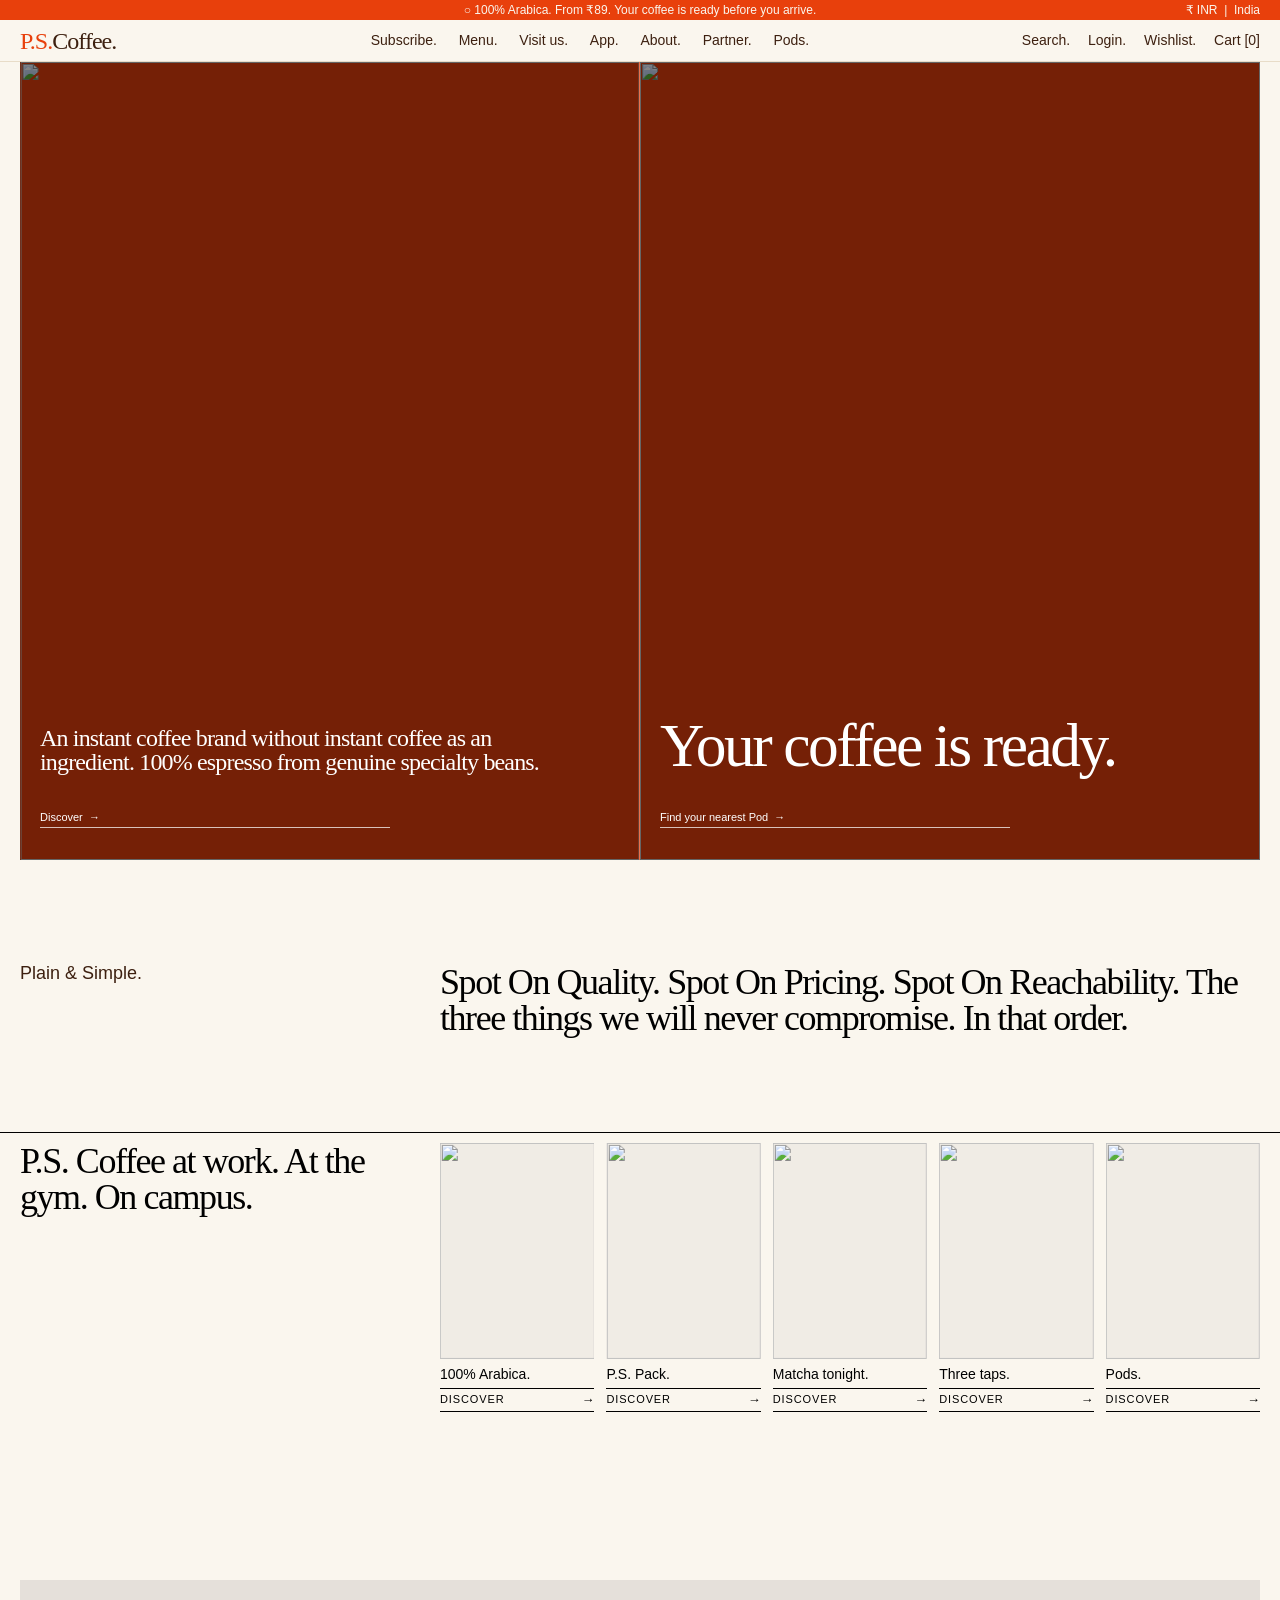
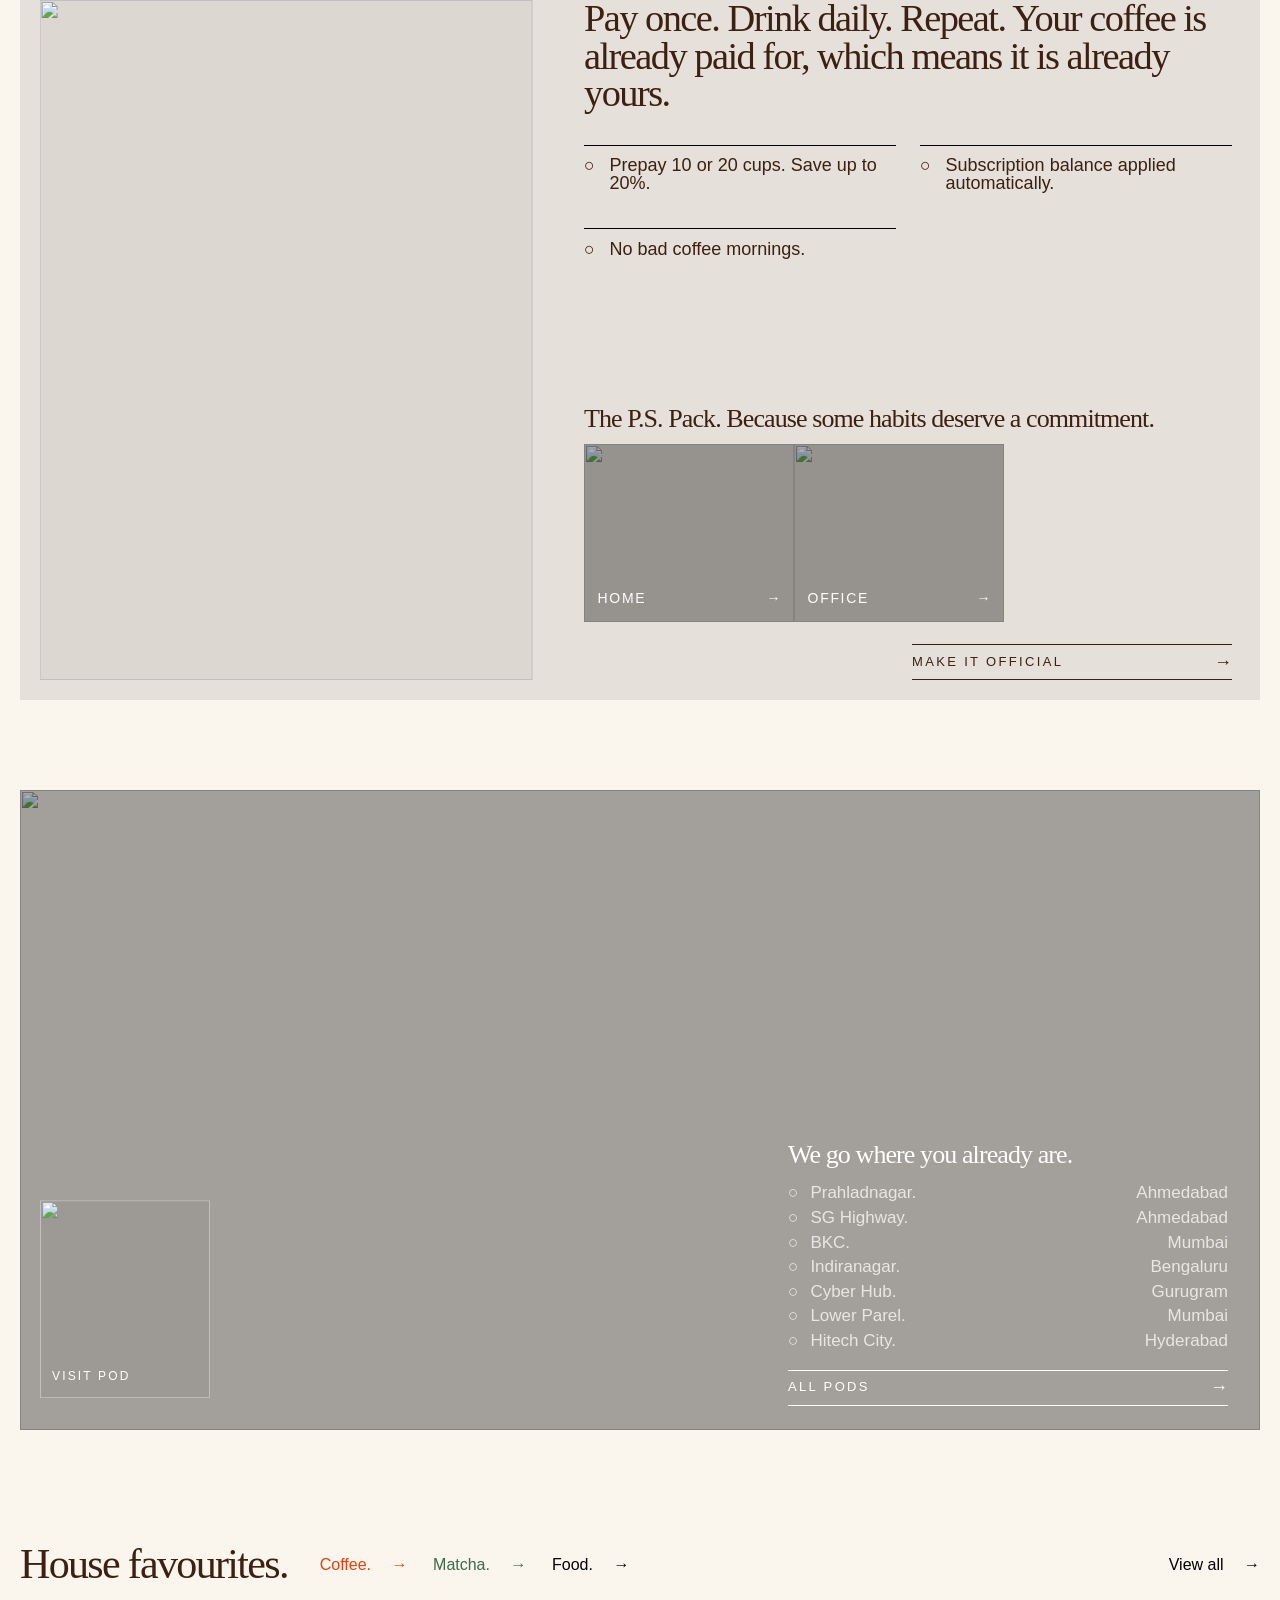
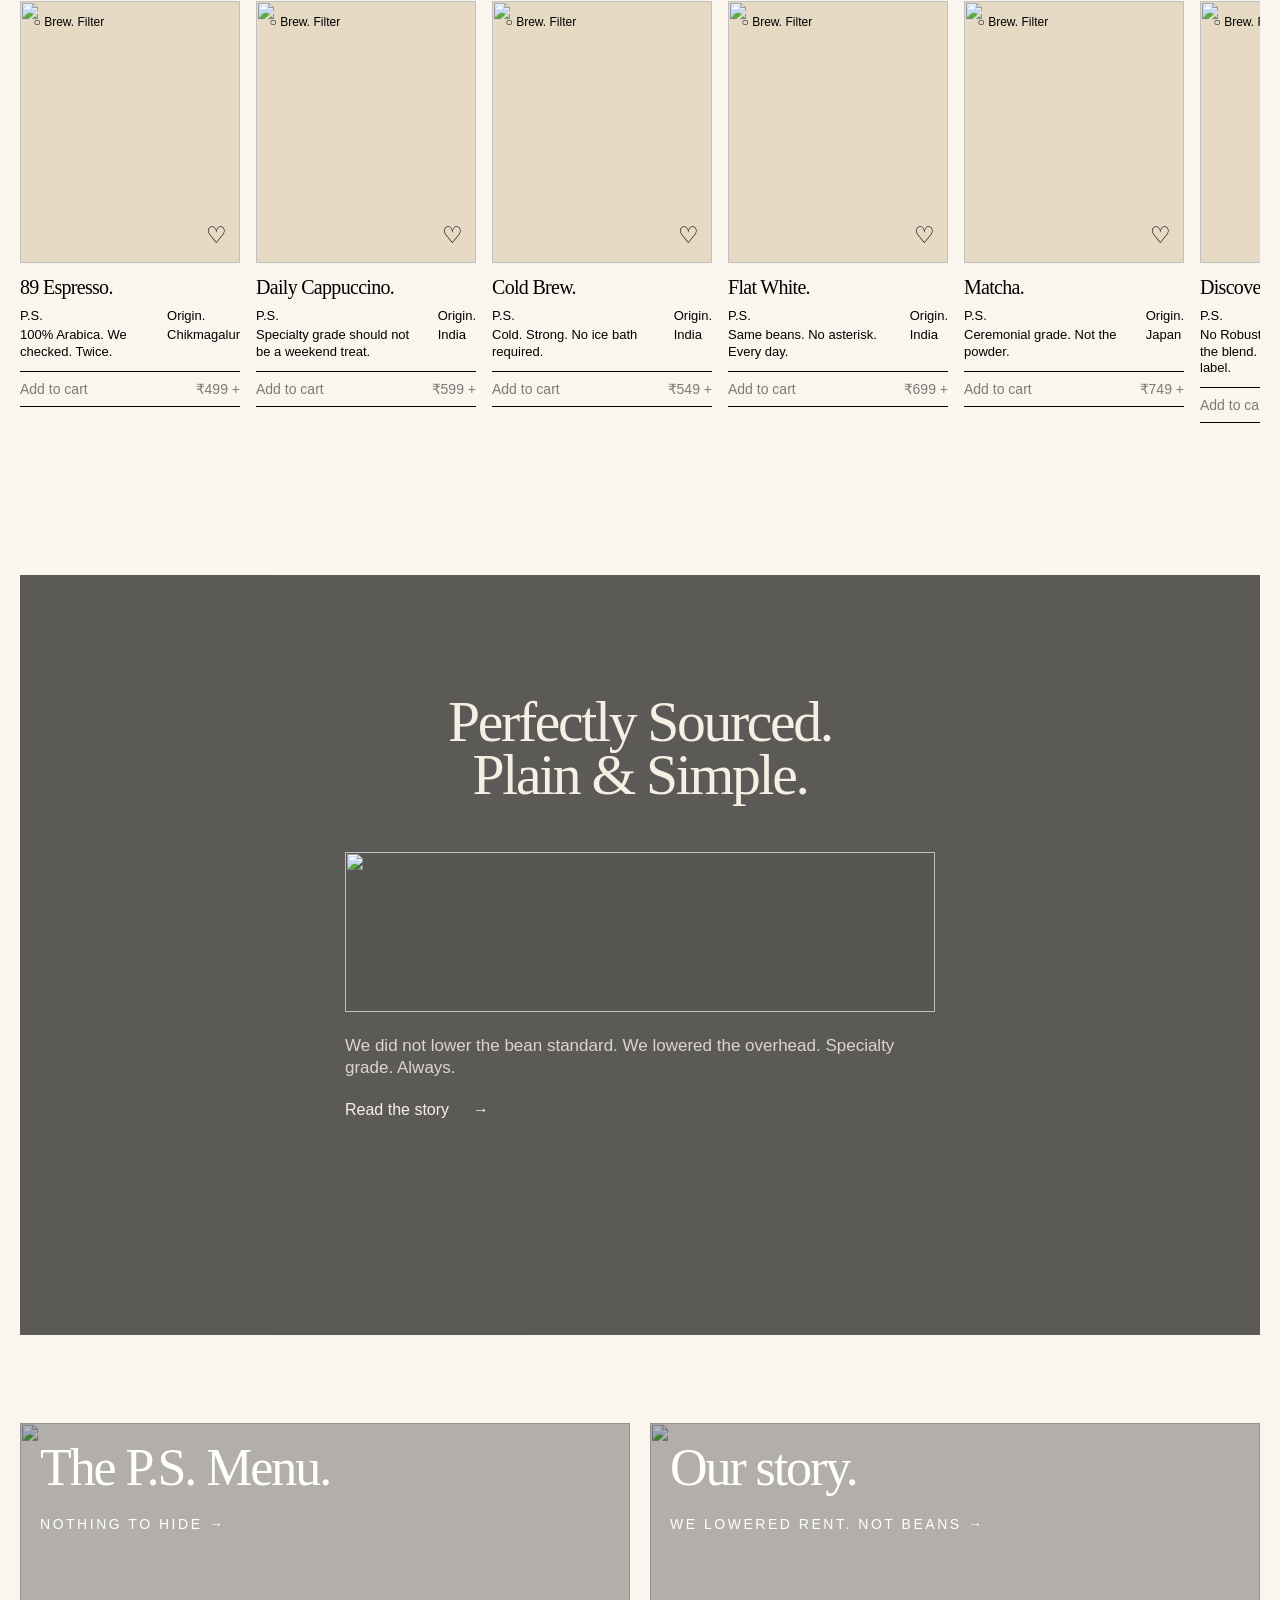
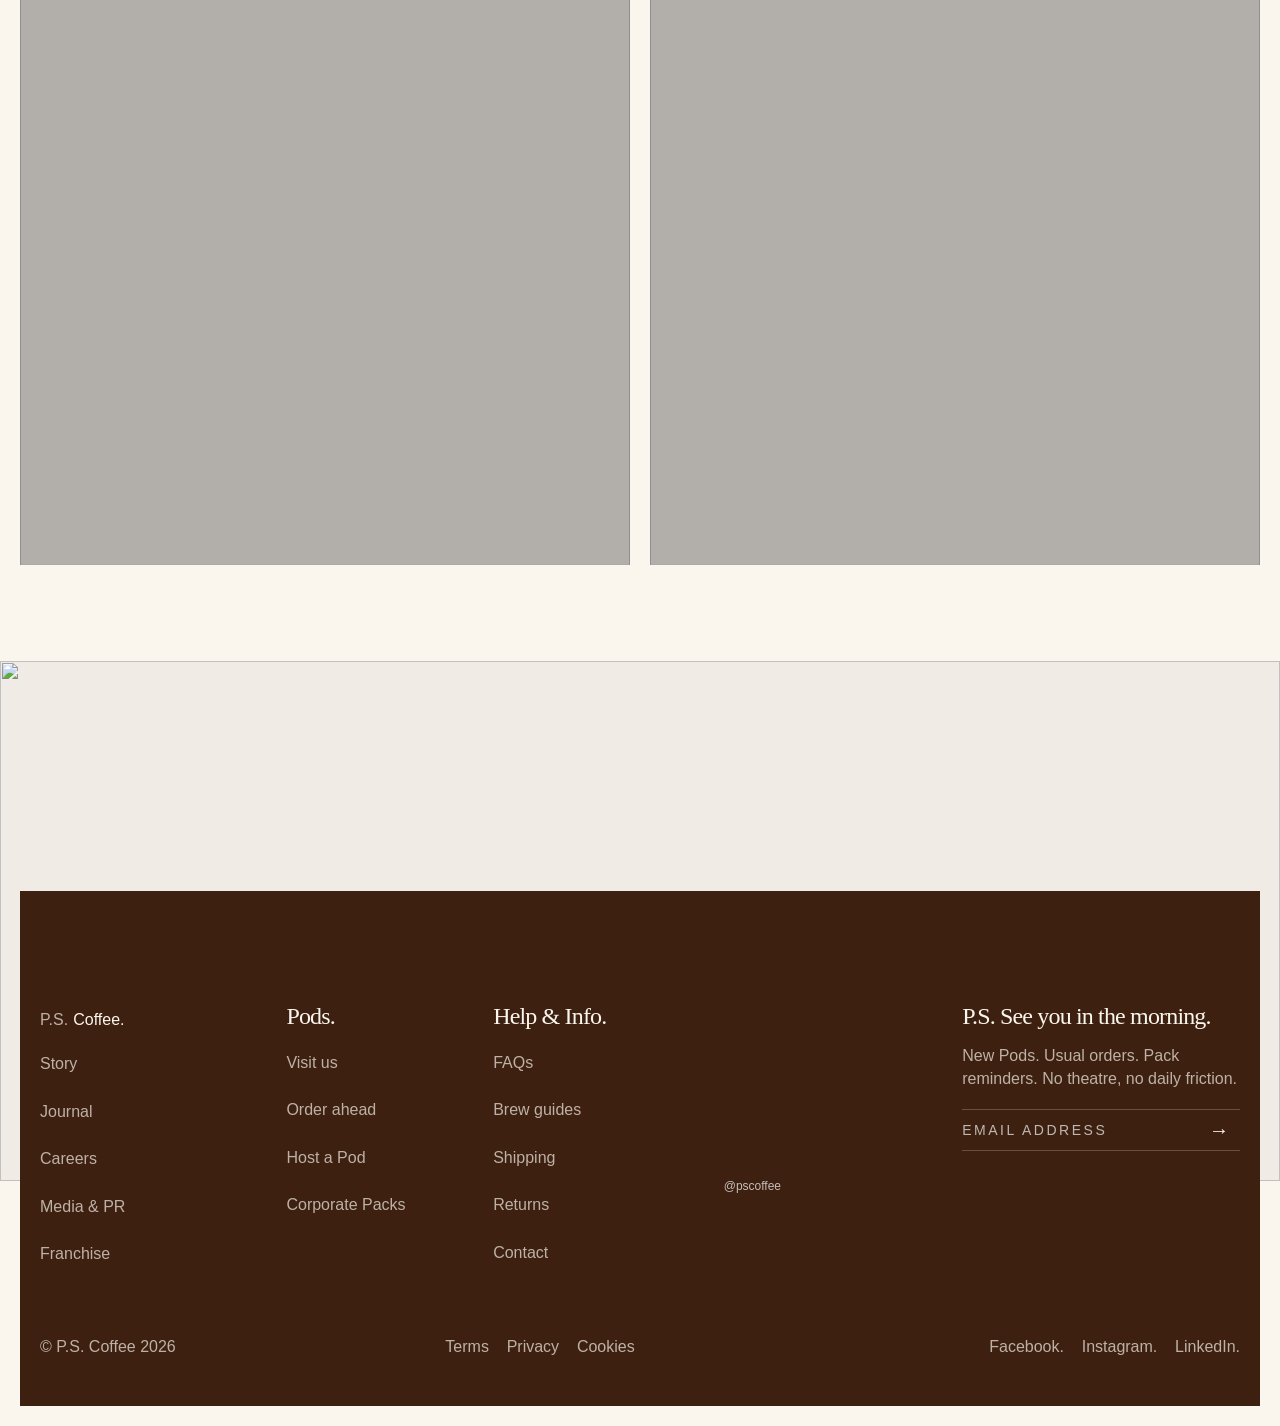
==== commit ab559f8f: "Redesigned site: new section layouts, real Unsplash images, all 8 pages rebuilt Full redesign replac" ====
--- a/index.html
+++ b/index.html
@@ -3,15 +3,16 @@
 <head>
 <meta charset="UTF-8">
 <meta name="viewport" content="width=device-width, initial-scale=1.0">
-<title>P.S. Coffee — Specialty coffee. Pod format. From ₹89.</title>
-<meta name="description" content="An instant coffee brand without the instant coffee. 100% Arabica specialty espresso from P.S. Coffee Pods, ready before you arrive. From ₹89. Pre-launch.">
+<title>P.S. Coffee. | Specialty coffee from ₹89.</title>
+<meta name="description" content="P.S. Coffee is an instant coffee brand without instant coffee as an ingredient. 100% Arabica. From ₹89. Order in three taps. Your coffee is ready before you arrive.">
 <link rel="canonical" href="https://www.pscoffee.in/">
+<link rel="icon" href="data:image/svg+xml,%3Csvg xmlns='http://www.w3.org/2000/svg' viewBox='0 0 64 64'%3E%3Crect width='64' height='64' rx='14' fill='%23E8400C'/%3E%3Ctext x='50%25' y='54%25' dominant-baseline='middle' text-anchor='middle' font-family='Georgia,serif' font-size='24' font-weight='700' fill='%23FAF6EE'%3EP.S.%3C/text%3E%3C/svg%3E">
 <link rel="preconnect" href="https://fonts.googleapis.com">
 <link rel="preconnect" href="https://fonts.gstatic.com" crossorigin>
 <link href="https://fonts.googleapis.com/css2?family=Cormorant+Garamond:ital,wght@0,400;0,500;0,600;0,700;1,400;1,500;1,600;1,700&family=DM+Sans:ital,opsz,wght@0,9..40,300;0,9..40,400;0,9..40,500;1,9..40,300&display=swap" rel="stylesheet">
 <link rel="stylesheet" href="assets/ps.css">
 <link rel="stylesheet" href="assets/wh.css">
-<script>(function(){try{var t=JSON.parse(localStorage.getItem('ps-tweaks')||'{}');var r=document.documentElement;if(t.tc)r.style.setProperty('--tc',t.tc);}catch(e){}})()</script>
+<script>(function(){try{var t=JSON.parse(localStorage.getItem('ps-tweaks')||'{}');var r=document.documentElement;if(t.tc){r.style.setProperty('--tc',t.tc);r.style.setProperty('--wh-tc',t.tc);}}catch(e){}})()</script>
 </head>
 <body data-page="home">
 
@@ -24,333 +25,185 @@
   <!-- Left: caption panel — body copy over dark image -->
   <a class="wh-banner" href="menu.html">
     <div class="wh-banner-img">
-      <image-slot placeholder="Coffee beans — close-up macro overhead, deep dark roast, atmospheric editorial" fit="cover"></image-slot>
+      <image-slot id="home-hero-coffee" shape="rect" src="https://images.unsplash.com/photo-1485808191679-5f86510681a2?auto=format&fit=crop&q=80&w=1600" placeholder="P.S. Coffee hero — terracotta cup sleeve, specialty espresso on Steam Cream counter, editorial" fit="cover"></image-slot>
     </div>
     <div class="wh-banner-body">
-      <p class="wh-banner-caption">Pourers of the world's best coffees and providers of the format that brings them from our Pod to yours.</p>
-      <span class="wh-banner-cta">Shop coffee. &nbsp;→</span>
+      <p class="wh-banner-caption">An instant coffee brand without instant coffee as an ingredient. 100% espresso from genuine specialty beans.</p>
+      <span class="wh-banner-cta">Discover &nbsp;→</span>
     </div>
   </a>
 
   <!-- Right: large-heading panel — WatchHouse "Our Houses." style -->
   <a class="wh-banner" href="about.html#pods">
     <div class="wh-banner-img">
-      <image-slot placeholder="P.S. Pod interior — modern minimal coffee kiosk, warm light, barista at espresso machine" fit="cover"></image-slot>
+      <image-slot id="home-hero-pod" shape="rect" src="https://images.unsplash.com/photo-1583165278997-0250ea5d72e2?auto=format&fit=crop&q=80&w=1600" placeholder="P.S. Pod — compact terracotta coffee deck inside a modern co-working lobby, barista, warm light" fit="cover"></image-slot>
     </div>
     <div class="wh-banner-body">
-      <h2 class="wh-banner-heading">P.S. Pods.</h2>
-      <span class="wh-banner-cta">Find your nearest Pod. &nbsp;→</span>
+      <h2 class="wh-banner-heading">Your coffee is ready.</h2>
+      <span class="wh-banner-cta">Find your nearest Pod &nbsp;→</span>
     </div>
   </a>
 
 </div>
 
-<!-- ══ CATEGORY TILES ══ -->
-<div class="wh-cats">
-  <a class="wh-cat" href="menu.html">
-    <div class="wh-cat-img"><image-slot placeholder="Coffee beans — close-up macro, golden brown, dark surface" fit="cover"></image-slot></div>
-    <div class="wh-cat-label"><span class="wh-cat-name">Coffee.</span><span class="wh-cat-disc">Discover</span></div>
-  </a>
-  <a class="wh-cat" href="matcha.html">
-    <div class="wh-cat-img"><image-slot placeholder="Matcha — vibrant green powder mound on slate, soft focus" fit="cover"></image-slot></div>
-    <div class="wh-cat-label"><span class="wh-cat-name">Matcha.</span><span class="wh-cat-disc">Discover</span></div>
-  </a>
-  <a class="wh-cat" href="menu.html#food">
-    <div class="wh-cat-img"><image-slot placeholder="Food — artisan croissant, golden, overhead on linen" fit="cover"></image-slot></div>
-    <div class="wh-cat-label"><span class="wh-cat-name">Food.</span><span class="wh-cat-disc">Discover</span></div>
-  </a>
-  <a class="wh-cat" href="pack.html">
-    <div class="wh-cat-img"><image-slot placeholder="The P.S. Pack — branded subscription box, flat lay, minimal" fit="cover"></image-slot></div>
-    <div class="wh-cat-label"><span class="wh-cat-name">The Pack.</span><span class="wh-cat-disc">Discover</span></div>
-  </a>
-  <a class="wh-cat" href="app.html">
-    <div class="wh-cat-img"><image-slot placeholder="App — phone showing P.S. app, hands holding, soft background" fit="cover"></image-slot></div>
-    <div class="wh-cat-label"><span class="wh-cat-name">The App.</span><span class="wh-cat-disc">Discover</span></div>
-  </a>
-</div>
-
-<!-- ══ P.S. AT HOME ══ -->
-<section class="wh-sec">
-  <div class="wh-wrap">
-    <div class="wh-sh reveal">
-      <div class="wh-sh-meta">
-        <span class="wh-sh-label">P.S. at home</span>
-        <span class="wh-sh-num">No. 01</span>
+<section class="wh-modern">
+  <p>Plain & Simple.</p>
+  <h1>Spot On Quality. Spot On Pricing. Spot On Reachability. The three things we will never compromise. In that order.</h1>
+</section>
+
+<section class="wh-home-shop">
+  <h2>P.S. Coffee at work. At the gym. On campus.</h2>
+  <div class="wh-home-cards">
+    <a class="wh-home-card" href="menu.html">
+      <image-slot id="home-cat-coffee" shape="rect" src="https://images.unsplash.com/photo-1447933601403-0c6688de566e?auto=format&fit=crop&q=80&w=900" placeholder="Coffee beans" fit="cover"></image-slot>
+      <strong>100% Arabica.</strong>
+      <span>Discover</span>
+    </a>
+    <a class="wh-home-card" href="pack.html">
+      <image-slot id="home-cat-pack" shape="rect" src="https://images.unsplash.com/photo-1511920170033-f8396924c348?auto=format&fit=crop&q=80&w=900" placeholder="P.S. Pack" fit="cover"></image-slot>
+      <strong>P.S. Pack.</strong>
+      <span>Discover</span>
+    </a>
+    <a class="wh-home-card" href="menu.html?cat=matcha#menu-matcha">
+      <image-slot id="home-cat-matcha" shape="rect" src="https://images.unsplash.com/photo-1515823662972-da6a2e4d3002?auto=format&fit=crop&q=80&w=900" placeholder="Matcha" fit="cover"></image-slot>
+      <strong>Matcha tonight.</strong>
+      <span>Discover</span>
+    </a>
+    <a class="wh-home-card" href="app.html">
+      <image-slot id="home-cat-app" shape="rect" src="https://images.unsplash.com/photo-1512428559087-560fa5ceab42?auto=format&fit=crop&q=80&w=900" placeholder="App" fit="cover"></image-slot>
+      <strong>Three taps.</strong>
+      <span>Discover</span>
+    </a>
+    <a class="wh-home-card" href="about.html#pods">
+      <image-slot id="home-place-small-1" shape="rect" src="https://images.unsplash.com/photo-1554118811-1e0d58224f24?auto=format&fit=crop&q=80&w=900" placeholder="Pods" fit="cover"></image-slot>
+      <strong>Pods.</strong>
+      <span>Discover</span>
+    </a>
+  </div>
+</section>
+
+<section class="wh-subscription">
+  <div class="wh-sub-img">
+    <image-slot id="home-subscription-main" shape="rect" src="https://images.unsplash.com/photo-1521017432531-fbd92d768814?auto=format&fit=crop&q=80&w=1400" placeholder="Coffee subscription lifestyle" fit="cover"></image-slot>
+  </div>
+  <div class="wh-sub-copy">
+    <h2>Pay once. Drink daily. Repeat. Your coffee is already paid for, which means it is already yours.</h2>
+    <div class="wh-sub-points">
+      <p>Prepay 10 or 20 cups. Save up to 20%.</p>
+      <p>Subscription balance applied automatically.</p>
+      <p>No bad coffee mornings.</p>
+    </div>
+    <div class="wh-sub-options">
+      <h3>The P.S. Pack. Because some habits deserve a commitment.</h3>
+      <div class="wh-sub-tiles">
+        <a href="pack.html">
+          <image-slot id="home-sub-home" shape="rect" src="https://images.unsplash.com/photo-1514432324607-a09d9b4aefdd?auto=format&fit=crop&q=80&w=700" placeholder="Home subscription" fit="cover"></image-slot>
+          <span>Home</span>
+        </a>
+        <a href="partnership.html">
+          <image-slot id="home-sub-office" shape="rect" src="https://images.unsplash.com/photo-1519389950473-47ba0277781c?auto=format&fit=crop&q=80&w=700" placeholder="Office subscription" fit="cover"></image-slot>
+          <span>Office</span>
+        </a>
       </div>
-      <div class="wh-sh-row">
-        <h2 class="wh-h2">Specialty grade.<br><em>From our Pod<br>to yours.</em></h2>
-        <p class="wh-body-text">The P.S. Pack brings the Pod home. Specialty-grade espresso capsules, a handheld brewer, and everything you need for a great cup — before your Monday alarm.</p>
-      </div>
-    </div>
-    <div class="wh-athome-grid">
-      <div class="wh-athome-main reveal">
-        <image-slot placeholder="Lifestyle — home coffee setup, P.S. Pack on kitchen counter, warm morning light, editorial" fit="cover"></image-slot>
-      </div>
-      <div class="wh-athome-side">
-        <div class="wh-athome-sm reveal" data-d="1">
-          <image-slot placeholder="Close-up — P.S. capsule being placed in handheld brewer, hands, natural light" fit="cover"></image-slot>
-        </div>
-        <div class="wh-athome-sm reveal" data-d="2">
-          <image-slot placeholder="Lifestyle — person holding P.S. coffee cup, relaxed home setting, natural light" fit="cover"></image-slot>
-        </div>
-      </div>
-    </div>
-    <div class="wh-athome-cta reveal" data-d="1">
-      <a href="pack.html" class="wh-btn dark">Shop the P.S. Pack &nbsp;→</a>
-    </div>
-  </div>
-</section>
-
-<!-- ══ POD FAVOURITES ══ -->
-<section class="wh-sec bg-alt" id="menu-preview">
-  <div class="wh-wrap">
-    <div class="wh-sh reveal">
-      <div class="wh-sh-meta">
-        <span class="wh-sh-label">Menu</span>
-        <span class="wh-sh-num">No. 02</span>
-      </div>
-    </div>
-    <div class="wh-favs-top">
-      <h2 class="wh-h2 reveal">Pod<br>favourites.</h2>
-      <div class="wh-tabs" role="tablist">
-        <button class="wh-tab on" data-wtab="coffee" role="tab" aria-selected="true">Coffee.</button>
-        <button class="wh-tab" data-wtab="matcha" role="tab" aria-selected="false">Matcha.</button>
-        <button class="wh-tab" data-wtab="food" role="tab" aria-selected="false">Food.</button>
-      </div>
-    </div>
-    <div class="wh-fav-grid" id="wh-fav-grid">
-      <!-- coffee -->
-      <div class="wh-fav-card" data-wtab-content="coffee">
-        <div class="wh-fav-img"><image-slot placeholder="Espresso — rich crema, dark ceramic espresso cup, overhead" fit="cover"></image-slot></div>
-        <div class="wh-fav-body">
-          <span class="wh-fav-type">Espresso</span>
-          <h3 class="wh-fav-name">Classic Espresso.</h3>
-          <p class="wh-fav-notes">Dark chocolate · Caramel · Hazelnut</p>
-          <div class="wh-fav-foot"><span class="wh-fav-price">from ₹89</span><button class="wh-btn sm dark" data-add="Classic Espresso">Add</button></div>
-        </div>
-      </div>
-      <div class="wh-fav-card" data-wtab-content="coffee">
-        <div class="wh-fav-img"><image-slot placeholder="Cappuccino — perfect microfoam rosetta, overhead, warm tones" fit="cover"></image-slot></div>
-        <div class="wh-fav-body">
-          <span class="wh-fav-type">Cappuccino</span>
-          <h3 class="wh-fav-name">Cappuccino.</h3>
-          <p class="wh-fav-notes">Velvety milk · Balanced · Citrus finish</p>
-          <div class="wh-fav-foot"><span class="wh-fav-price">from ₹129</span><button class="wh-btn sm dark" data-add="Cappuccino">Add</button></div>
-        </div>
-      </div>
-      <div class="wh-fav-card" data-wtab-content="coffee">
-        <div class="wh-fav-img"><image-slot placeholder="Cold brew — tall glass with ice, dark coffee, condensation" fit="cover"></image-slot></div>
-        <div class="wh-fav-body">
-          <span class="wh-fav-type">Cold Brew</span>
-          <h3 class="wh-fav-name">Cold Brew.</h3>
-          <p class="wh-fav-notes">Smooth · Low acid · 12-hour steep</p>
-          <div class="wh-fav-foot"><span class="wh-fav-price">from ₹149</span><button class="wh-btn sm dark" data-add="Cold Brew">Add</button></div>
-        </div>
-      </div>
-      <div class="wh-fav-card" data-wtab-content="coffee">
-        <div class="wh-fav-img"><image-slot placeholder="Flat white — double ristretto, silky microfoam in small cup" fit="cover"></image-slot></div>
-        <div class="wh-fav-body">
-          <span class="wh-fav-type">Flat White</span>
-          <h3 class="wh-fav-name">Flat White.</h3>
-          <p class="wh-fav-notes">Double ristretto · Silky · Clean finish</p>
-          <div class="wh-fav-foot"><span class="wh-fav-price">from ₹139</span><button class="wh-btn sm dark" data-add="Flat White">Add</button></div>
-        </div>
-      </div>
-      <!-- matcha -->
-      <div class="wh-fav-card" data-wtab-content="matcha" hidden>
-        <div class="wh-fav-img"><image-slot placeholder="Matcha latte — vibrant green, ceramic cup, dark marble surface" fit="cover"></image-slot></div>
-        <div class="wh-fav-body">
-          <span class="wh-fav-type m">Ceremonial</span>
-          <h3 class="wh-fav-name">Matcha Latte.</h3>
-          <p class="wh-fav-notes">Ceremonial grade · Oat milk · Honey</p>
-          <div class="wh-fav-foot"><span class="wh-fav-price">from ₹179</span><button class="wh-btn sm matcha" data-add="Matcha Latte">Add</button></div>
-        </div>
-      </div>
-      <div class="wh-fav-card" data-wtab-content="matcha" hidden>
-        <div class="wh-fav-img"><image-slot placeholder="Iced matcha — tall glass, vivid green over ice, overhead" fit="cover"></image-slot></div>
-        <div class="wh-fav-body">
-          <span class="wh-fav-type m">Iced</span>
-          <h3 class="wh-fav-name">Iced Matcha.</h3>
-          <p class="wh-fav-notes">Bright · Grassy · Cooling finish</p>
-          <div class="wh-fav-foot"><span class="wh-fav-price">from ₹169</span><button class="wh-btn sm matcha" data-add="Iced Matcha">Add</button></div>
-        </div>
-      </div>
-      <div class="wh-fav-card" data-wtab-content="matcha" hidden>
-        <div class="wh-fav-img"><image-slot placeholder="Hojicha latte — warm amber colour, steam rising, ceramic" fit="cover"></image-slot></div>
-        <div class="wh-fav-body">
-          <span class="wh-fav-type m">Hojicha</span>
-          <h3 class="wh-fav-name">Hojicha Latte.</h3>
-          <p class="wh-fav-notes">Roasted · Nutty · Low caffeine</p>
-          <div class="wh-fav-foot"><span class="wh-fav-price">from ₹159</span><button class="wh-btn sm matcha" data-add="Hojicha Latte">Add</button></div>
-        </div>
-      </div>
-      <div class="wh-fav-card" data-wtab-content="matcha" hidden>
-        <div class="wh-fav-img"><image-slot placeholder="Matcha powder — fine sift over dark slate, macro" fit="cover"></image-slot></div>
-        <div class="wh-fav-body">
-          <span class="wh-fav-type m">Pure</span>
-          <h3 class="wh-fav-name">Matcha Shot.</h3>
-          <p class="wh-fav-notes">Ceremonial grade · No milk · Potent</p>
-          <div class="wh-fav-foot"><span class="wh-fav-price">from ₹129</span><button class="wh-btn sm matcha" data-add="Matcha Shot">Add</button></div>
-        </div>
-      </div>
-      <!-- food -->
-      <div class="wh-fav-card" data-wtab-content="food" hidden>
-        <div class="wh-fav-img"><image-slot placeholder="Butter croissant — golden flaky layers, overhead on linen" fit="cover"></image-slot></div>
-        <div class="wh-fav-body">
-          <span class="wh-fav-type">Baked</span>
-          <h3 class="wh-fav-name">Butter Croissant.</h3>
-          <p class="wh-fav-notes">Laminated · Flaky · Pairs with espresso</p>
-          <div class="wh-fav-foot"><span class="wh-fav-price">from ₹79</span><button class="wh-btn sm dark" data-add="Butter Croissant">Add</button></div>
-        </div>
-      </div>
-      <div class="wh-fav-card" data-wtab-content="food" hidden>
-        <div class="wh-fav-img"><image-slot placeholder="Banana bread — moist slice with walnut, close-up, warm light" fit="cover"></image-slot></div>
-        <div class="wh-fav-body">
-          <span class="wh-fav-type">Baked</span>
-          <h3 class="wh-fav-name">Banana Bread.</h3>
-          <p class="wh-fav-notes">Moist · Walnut crunch · Classic</p>
-          <div class="wh-fav-foot"><span class="wh-fav-price">from ₹89</span><button class="wh-btn sm dark" data-add="Banana Bread">Add</button></div>
-        </div>
-      </div>
-      <div class="wh-fav-card" data-wtab-content="food" hidden>
-        <div class="wh-fav-img"><image-slot placeholder="Granola bar — natural oat texture, dark wood surface" fit="cover"></image-slot></div>
-        <div class="wh-fav-body">
-          <span class="wh-fav-type">Grab &amp; Go</span>
-          <h3 class="wh-fav-name">Granola Bar.</h3>
-          <p class="wh-fav-notes">Oat · Honey · Mixed seeds</p>
-          <div class="wh-fav-foot"><span class="wh-fav-price">from ₹59</span><button class="wh-btn sm dark" data-add="Granola Bar">Add</button></div>
-        </div>
-      </div>
-      <div class="wh-fav-card" data-wtab-content="food" hidden>
-        <div class="wh-fav-img"><image-slot placeholder="Overnight oats — jar with berries, minimal, top-down" fit="cover"></image-slot></div>
-        <div class="wh-fav-body">
-          <span class="wh-fav-type">Breakfast</span>
-          <h3 class="wh-fav-name">Overnight Oats.</h3>
-          <p class="wh-fav-notes">Cold-set · Chia · Seasonal fruit</p>
-          <div class="wh-fav-foot"><span class="wh-fav-price">from ₹109</span><button class="wh-btn sm dark" data-add="Overnight Oats">Add</button></div>
-        </div>
-      </div>
-    </div>
-    <div class="wh-favs-foot reveal">
-      <a href="menu.html" class="wh-link" style="color:var(--wh-ink)">View full menu &nbsp;→</a>
-    </div>
-  </div>
-</section>
-
-<!-- ══ FIND A POD ══ -->
-<section class="wh-sec wh-pods-outer">
-  <div class="wh-wrap">
-    <div class="wh-sh reveal">
-      <div class="wh-sh-meta">
-        <span class="wh-sh-label">Our Pods</span>
-        <span class="wh-sh-num">No. 03</span>
-      </div>
-      <div class="wh-sh-row">
-        <h2 class="wh-h2">Find a<br>P.S. Pod.</h2>
-        <a href="about.html#pods" class="wh-link" style="color:var(--wh-ink);align-self:flex-end">View all locations &nbsp;→</a>
-      </div>
-    </div>
-  </div>
-  <div class="wh-pods-scroller" id="podsScroller">
-    <div class="wh-pods-track">
-      <a class="wh-pod-card" href="about.html#pods">
-        <div class="wh-pod-img"><image-slot placeholder="Co-working lobby — Ahmedabad CBD, modern interior, natural light" fit="cover"></image-slot></div>
-        <div class="wh-pod-info"><span class="wh-pod-name">Ahmedabad CBD.</span><span class="wh-pod-sub">Co-working · Opening 2026</span></div>
-      </a>
-      <a class="wh-pod-card" href="about.html#pods">
-        <div class="wh-pod-img"><image-slot placeholder="University campus — student hub, open space" fit="cover"></image-slot></div>
-        <div class="wh-pod-info"><span class="wh-pod-name">Campus Pod.</span><span class="wh-pod-sub">University · Opening 2026</span></div>
-      </a>
-      <a class="wh-pod-card" href="about.html#pods">
-        <div class="wh-pod-img"><image-slot placeholder="Gym lobby — modern fitness centre entrance, minimal" fit="cover"></image-slot></div>
-        <div class="wh-pod-info"><span class="wh-pod-name">Fitness Hub.</span><span class="wh-pod-sub">Gym · Opening 2026</span></div>
-      </a>
-      <a class="wh-pod-card" href="about.html#pods">
-        <div class="wh-pod-img"><image-slot placeholder="Tech park atrium — corporate office lobby, Ahmedabad" fit="cover"></image-slot></div>
-        <div class="wh-pod-info"><span class="wh-pod-name">Tech Park.</span><span class="wh-pod-sub">Office · Opening 2026</span></div>
-      </a>
-      <a class="wh-pod-cta-card" href="partnership.html">
-        <p>Host a Pod at your location.</p>
-        <span class="wh-link">Find out more &nbsp;→</span>
-      </a>
-    </div>
-  </div>
-</section>
-
-<!-- ══ PRESS ══ -->
-<div class="wh-press">
-  <div class="wh-press-inner">
-    <span class="wh-press-label">As seen in</span>
-    <div class="wh-press-strip">
-      <span>YourStory</span><span>Inc42</span><span>Forbes India</span><span>Vogue India</span><span>Economic Times</span><span>Condé Nast Traveller</span><span>Mint Lounge</span>
-    </div>
-  </div>
-</div>
-
-<!-- ══ THE P.S. PACK ══ -->
-<section class="wh-pack">
-  <div class="wh-pack-media">
-    <image-slot placeholder="The P.S. Pack — subscription box in home setting, warm tones, overhead" fit="cover"></image-slot>
-    <div class="wh-pack-veil"></div>
-  </div>
-  <div class="wh-pack-body">
-    <div class="wh-wrap">
-      <div class="wh-sh reveal">
-        <div class="wh-sh-meta">
-          <span class="wh-sh-label">The P.S. Pack</span>
-          <span class="wh-sh-num">No. 04</span>
-        </div>
-      </div>
-      <h2 class="wh-h2 light reveal">Coffee on<br><em>subscription.</em></h2>
-      <div class="wh-pack-feats reveal" data-d="1">
-        <div><span class="wh-pack-feat-lbl">10% off, always</span><p>Specialty grade espresso delivered to your door. From ₹799/month. Never run out again.</p></div>
-        <div><span class="wh-pack-feat-lbl">30 capsules + brewer</span><p>One handheld brewer, 30 specialty capsules, and a reusable tote. Everything in one box.</p></div>
-        <div><span class="wh-pack-feat-lbl">Skip, pause, cancel</span><p>Three taps. No phone calls, no hidden fees, no commitments you didn't sign up for.</p></div>
-      </div>
-      <div class="wh-pack-ctas reveal" data-d="2">
-        <a href="pack.html" class="wh-btn white">Build your pack.</a>
-        <a href="pack.html#office" class="wh-btn outline-white">Office packs.</a>
-      </div>
-    </div>
-  </div>
-</section>
-
-<!-- ══ TWO-UP ══ -->
-<div class="wh-twoup">
-  <a class="wh-twoup-block" href="menu.html">
-    <div class="wh-twoup-img"><image-slot placeholder="Menu flat-lay — coffee menu items overhead, dark ceramic, editorial" fit="cover"></image-slot></div>
-    <div class="wh-twoup-label">
-      <div class="wh-twoup-meta"><p class="wh-twoup-kicker">What we serve</p><p class="wh-twoup-title">Menu.</p></div>
-      <span class="wh-link" style="color:var(--wh-ink)">Explore &nbsp;→</span>
-    </div>
-  </a>
-  <a class="wh-twoup-block" href="story.html">
-    <div class="wh-twoup-img"><image-slot placeholder="Story — founder at espresso machine, editorial black and white, depth of field" fit="cover"></image-slot></div>
-    <div class="wh-twoup-label">
-      <div class="wh-twoup-meta"><p class="wh-twoup-kicker">The founding idea</p><p class="wh-twoup-title">About P.S.</p></div>
-      <span class="wh-link" style="color:var(--wh-ink)">Read more &nbsp;→</span>
-    </div>
-  </a>
-</div>
-
-<!-- ══ EMAIL SIGNUP ══ -->
-<section class="wh-signup" id="waitlist">
-  <div class="wh-signup-media">
-    <image-slot placeholder="Newsletter — coffee cup by window, morning mist, soft focus, atmospheric" fit="cover"></image-slot>
-    <div class="wh-signup-veil"></div>
-  </div>
-  <div class="wh-signup-body wh-wrap">
-    <p class="wh-signup-eyebrow reveal">Stay in the loop</p>
-    <h2 class="wh-signup-h2 reveal" data-d="1">New Pods. Seasonal<br><em>menus. First to know.</em></h2>
-    <p class="wh-signup-sub reveal" data-d="2">And 10% off your first pack, when you subscribe.</p>
-    <form class="wh-signup-form reveal" data-d="3" data-ps-form="newsletter">
-      <div class="wh-signup-row">
-        <input type="email" name="email" placeholder="Your email address" required>
-        <button type="submit" class="wh-btn white">Subscribe.</button>
-      </div>
-      <p class="wh-signup-fine">P.S. — We send maybe 4 emails a year. Your inbox is safe.</p>
-    </form>
-  </div>
+    </div>
+    <a class="wh-line-cta wh-sub-build" href="pack.html">Make it official</a>
+  </div>
+</section>
+
+<section class="wh-locations">
+  <image-slot id="home-locations-bg" shape="rect" src="https://images.unsplash.com/photo-1554118811-1e0d58224f24?auto=format&fit=crop&q=80&w=1800" placeholder="P.S. Coffee highlighted pods" fit="cover"></image-slot>
+  <div class="wh-loc-card">
+    <image-slot id="home-locations-card" shape="rect" src="https://images.unsplash.com/photo-1521017432531-fbd92d768814?auto=format&fit=crop&q=80&w=500" placeholder="P.S. Coffee pod exterior" fit="cover"></image-slot>
+    <a href="about.html#pods">Visit Pod</a>
+  </div>
+  <div class="wh-loc-list">
+    <h2>We go where you already are.</h2>
+    <p><span>Prahladnagar.</span><span>Ahmedabad</span></p>
+    <p><span>SG Highway.</span><span>Ahmedabad</span></p>
+    <p><span>BKC.</span><span>Mumbai</span></p>
+    <p><span>Indiranagar.</span><span>Bengaluru</span></p>
+    <p><span>Cyber Hub.</span><span>Gurugram</span></p>
+    <p><span>Lower Parel.</span><span>Mumbai</span></p>
+    <p><span>Hitech City.</span><span>Hyderabad</span></p>
+    <a class="wh-line-cta" href="about.html#pods">All Pods</a>
+  </div>
+</section>
+
+<section class="wh-favourites">
+  <header>
+    <h2>House favourites.</h2>
+    <nav aria-label="House favourites categories">
+      <a class="on" href="menu.html?cat=coffee#menu-coffee">Coffee.</a>
+      <a href="menu.html?cat=matcha#menu-matcha">Matcha.</a>
+      <a href="menu.html?cat=food#menu-food">Food.</a>
+    </nav>
+    <a href="menu.html?cat=all">View all</a>
+  </header>
+  <div class="wh-fav-row">
+    <article class="wh-product-card" data-menu-link="menu.html?cat=coffee#menu-coffee">
+      <div class="wh-product-img"><image-slot id="home-fav-1" shape="rect" src="https://images.unsplash.com/photo-1611854779393-1b2da9d400fe?auto=format&fit=crop&q=80&w=900" placeholder="P.S. Espresso pack" fit="cover"></image-slot></div>
+      <h3>89 Espresso.</h3>
+      <dl><div><dt>P.S.</dt><dd>100% Arabica. We checked. Twice.</dd></div><div><dt>Origin.</dt><dd>Chikmagalur</dd></div></dl>
+      <button type="button">Add to cart <span>₹499 +</span></button>
+    </article>
+    <article class="wh-product-card" data-menu-link="menu.html?cat=coffee#menu-coffee">
+      <div class="wh-product-img"><image-slot id="home-fav-2" shape="rect" src="https://images.unsplash.com/photo-1611854779393-1b2da9d400fe?auto=format&fit=crop&q=80&w=900" placeholder="P.S. Filter pack" fit="cover"></image-slot></div>
+      <h3>Daily Cappuccino.</h3>
+      <dl><div><dt>P.S.</dt><dd>Specialty grade should not be a weekend treat.</dd></div><div><dt>Origin.</dt><dd>India</dd></div></dl>
+      <button type="button">Add to cart <span>₹599 +</span></button>
+    </article>
+    <article class="wh-product-card" data-menu-link="menu.html?cat=coffee#menu-coffee">
+      <div class="wh-product-img"><image-slot id="home-fav-3" shape="rect" src="https://images.unsplash.com/photo-1611854779393-1b2da9d400fe?auto=format&fit=crop&q=80&w=900" placeholder="P.S. Arabica pack" fit="cover"></image-slot></div>
+      <h3>Cold Brew.</h3>
+      <dl><div><dt>P.S.</dt><dd>Cold. Strong. No ice bath required.</dd></div><div><dt>Origin.</dt><dd>India</dd></div></dl>
+      <button type="button">Add to cart <span>₹549 +</span></button>
+    </article>
+    <article class="wh-product-card" data-menu-link="menu.html?cat=coffee#menu-coffee">
+      <div class="wh-product-img"><image-slot id="home-fav-4" shape="rect" src="https://images.unsplash.com/photo-1611854779393-1b2da9d400fe?auto=format&fit=crop&q=80&w=900" placeholder="P.S. Seasonal pack" fit="cover"></image-slot></div>
+      <h3>Flat White.</h3>
+      <dl><div><dt>P.S.</dt><dd>Same beans. No asterisk. Every day.</dd></div><div><dt>Origin.</dt><dd>India</dd></div></dl>
+      <button type="button">Add to cart <span>₹699 +</span></button>
+    </article>
+    <article class="wh-product-card" data-menu-link="menu.html?cat=matcha#menu-matcha">
+      <div class="wh-product-img"><image-slot id="home-fav-5" shape="rect" src="https://images.unsplash.com/photo-1611854779393-1b2da9d400fe?auto=format&fit=crop&q=80&w=900" placeholder="P.S. Lady blend pack" fit="cover"></image-slot></div>
+      <h3>Matcha.</h3>
+      <dl><div><dt>P.S.</dt><dd>Ceremonial grade. Not the powder.</dd></div><div><dt>Origin.</dt><dd>Japan</dd></div></dl>
+      <button type="button">Add to cart <span>₹749 +</span></button>
+    </article>
+    <article class="wh-product-card" data-menu-link="menu.html?cat=food#menu-food">
+      <div class="wh-product-img"><image-slot id="home-fav-6" shape="rect" src="https://images.unsplash.com/photo-1611854779393-1b2da9d400fe?auto=format&fit=crop&q=80&w=900" placeholder="P.S. Discovery set" fit="cover"></image-slot></div>
+      <h3>Discovery Set.</h3>
+      <dl><div><dt>P.S.</dt><dd>No Robusta hiding in the blend. Read the label.</dd></div><div><dt>Origins.</dt><dd>India, Ethiopia</dd></div></dl>
+      <button type="button">Add to cart <span>₹999 +</span></button>
+    </article>
+  </div>
+</section>
+
+<section class="wh-origin">
+  <image-slot id="home-origin-bg" shape="rect" src="https://images.unsplash.com/photo-1500530855697-b586d89ba3ee?auto=format&fit=crop&q=80&w=1800" placeholder="Coffee origin hills" fit="cover"></image-slot>
+  <div class="wh-origin-inner">
+    <h2>Perfectly Sourced.<br>Plain & Simple.</h2>
+    <image-slot id="home-origin-film" shape="rect" src="https://images.unsplash.com/photo-1500534314209-a25ddb2bd429?auto=format&fit=crop&q=80&w=900" placeholder="Coffee origin film still" fit="cover"></image-slot>
+    <p>We did not lower the bean standard. We lowered the overhead. Specialty grade. Always.</p>
+    <a href="story.html">Read the story <span>→</span></a>
+  </div>
+</section>
+
+<section class="wh-menu-story">
+  <a class="wh-ms-card" href="menu.html">
+    <image-slot id="home-menu-card" shape="rect" src="https://images.unsplash.com/photo-1495474472287-4d71bcdd2085?auto=format&fit=crop&q=80&w=1400" placeholder="Our menu" fit="cover"></image-slot>
+    <span>The P.S. Menu.</span>
+    <em>Nothing to hide →</em>
+  </a>
+  <a class="wh-ms-card" href="story.html">
+    <image-slot id="home-story-card" shape="rect" src="https://images.unsplash.com/photo-1442512595331-e89e73853f31?auto=format&fit=crop&q=80&w=1400" placeholder="Our story" fit="cover"></image-slot>
+    <span>Our story.</span>
+    <em>We lowered rent. Not beans →</em>
+  </a>
+</section>
+
+<section class="wh-footer-banner" aria-hidden="true">
+  <image-slot id="home-footer-banner" shape="rect" src="https://images.unsplash.com/photo-1511081692775-05d0f180a065?auto=format&fit=crop&q=80&w=1800" placeholder="P.S. Coffee footer banner" fit="cover"></image-slot>
 </section>
 
 <div id="ps-footer"></div>
--- a/assets/wh.css
+++ b/assets/wh.css
@@ -7,10 +7,12 @@
 :root {
   --wh-serif:      'Cormorant Garamond', Georgia, serif;
   --wh-sans:       'DM Sans', system-ui, sans-serif;
-  --wh-bg:         #F5F0E8;
-  --wh-ink:        #111111;
-  --wh-ink-2:      #3D3A3B;
-  --wh-muted:      #7A7570;
+  --wh-bg:         #FAF6EE;
+  --wh-surface:    #F2EBD9;
+  --wh-line:       #E8DCC8;
+  --wh-ink:        #3D2010;
+  --wh-ink-2:      #5C3518;
+  --wh-muted:      rgba(92,53,24,.68);
   --wh-border:     rgba(17,17,17,.12);
   --wh-bstrong:    rgba(17,17,17,.4);
   --wh-tc:         #E8400C;
@@ -47,7 +49,7 @@
 
 /* ── section ── */
 .wh-sec { padding-block: var(--wh-sec-v); position: relative; }
-.wh-sec.bg-alt { background: #ECE5D8; }
+.wh-sec.bg-alt { background: var(--wh-surface); }
 
 /* ══════════════════════════════════════════════
    SECTION HEADER PATTERN  (WatchHouse signature)
@@ -86,7 +88,7 @@
 @media(max-width:680px){ .wh-sh-row { grid-template-columns: 1fr; } }
 
 /* section heading sizes — WatchHouse large serif */
-.wh-h2 { font-size: clamp(40px,5.8vw,90px); color: var(--wh-ink); font-weight: 600; }
+.wh-h2 { font-size: clamp(36px,4.2vw,64px); color: var(--wh-ink); font-weight: 600; }
 .wh-h2 em { font-style: italic; font-weight: 400; }
 .wh-h2.light { color: #F5F0E8; }
 .wh-body-text {
@@ -97,6 +99,37 @@
   line-height: 1.7;
   max-width: 38ch;
   align-self: end;
+}
+
+.wh-intro {
+  padding-block: clamp(54px,7vw,96px);
+  border-bottom: 1px solid var(--wh-border);
+}
+.wh-intro-grid {
+  display: grid;
+  grid-template-columns: minmax(0,1fr) minmax(280px,.62fr);
+  gap: clamp(26px,5vw,72px);
+  align-items: end;
+}
+.wh-intro h1 {
+  font-family: var(--wh-serif);
+  font-size: clamp(46px,7vw,104px);
+  font-weight: 600;
+  line-height: .88;
+  letter-spacing: -.015em;
+  color: var(--wh-ink);
+}
+.wh-intro h1 em { font-style: italic; font-weight: 400; }
+.wh-intro p {
+  font-family: var(--wh-sans);
+  font-size: clamp(14px,1.1vw,17px);
+  font-weight: 300;
+  line-height: 1.7;
+  color: var(--wh-muted);
+  max-width: 42ch;
+}
+@media(max-width:760px){
+  .wh-intro-grid { grid-template-columns: 1fr; }
 }
 
 /* ══════════════════════════════════════════════
@@ -122,8 +155,8 @@
   flex-shrink: 0;
 }
 .wh-btn.sm  { height: 34px; padding: 0 16px; font-size: 10px; }
-.wh-btn.dark  { background: var(--wh-ink);   color: #F4EEE3; border-color: var(--wh-ink); }
-.wh-btn.dark:hover  { background: #2a2620; border-color: #2a2620; }
+.wh-btn.dark  { background: var(--wh-tc); color: #FAF6EE; border-color: var(--wh-tc); }
+.wh-btn.dark:hover  { background: #B8300A; border-color: #B8300A; }
 .wh-btn.white { background: #F4EEE3; color: var(--wh-ink); border-color: #F4EEE3; }
 .wh-btn.white:hover { background: #fff; border-color: #fff; }
 .wh-btn.outline-dark  { background: transparent; color: var(--wh-ink); border-color: var(--wh-ink); }
@@ -169,8 +202,8 @@
   align-items: center;
   justify-content: center;
   gap: 12px;
-  background: var(--wh-ink);
-  color: rgba(245,240,232,.72);
+  background: var(--wh-tc);
+  color: rgba(250,246,238,.74);
   font-family: var(--wh-sans);
   font-size: 11px;
   font-weight: 300;
@@ -180,13 +213,23 @@
   overflow: hidden;
 }
 .wh-announce a {
-  color: rgba(245,240,232,.9);
+  color: rgba(250,246,238,.94);
   text-decoration: underline;
   text-underline-offset: 3px;
   text-decoration-color: rgba(245,240,232,.35);
   transition: color .2s;
 }
-.wh-announce a:hover { color: #F5F0E8; }
+.wh-announce a:hover { color: #FAF6EE; }
+@media(max-width:600px){
+  .wh-announce {
+    justify-content: flex-start;
+    overflow-x: auto;
+    scrollbar-width: none;
+  }
+  .wh-announce::-webkit-scrollbar { display: none; }
+  .wh-announce span,
+  .wh-announce a { flex: 0 0 auto; }
+}
 
 /* ══════════════════════════════════════════════
    #ps-nav WRAPPER  (fixed container for bar + nav)
@@ -212,6 +255,8 @@
   padding: 0 !important;
   transform: none !important;
   transition: none !important;
+  backdrop-filter: none !important;
+  -webkit-backdrop-filter: none !important;
 }
 
 /* Logo: bold serif, WatchHouse-style with period */
@@ -246,47 +291,58 @@
   justify-content: center;
 }
 .nav-links a {
-  display: flex;
-  align-items: center;
-  padding: 0 clamp(10px,1.3vw,20px);
-  font-family: var(--wh-sans);
-  font-size: 14px;
-  font-weight: 400;
-  color: var(--wh-ink);
-  text-decoration: none;
-  position: relative;
-  transition: opacity .2s;
-  white-space: nowrap;
-  letter-spacing: .01em;
+  display: flex !important;
+  align-items: center !important;
+  padding: 0 clamp(10px,1.3vw,20px) !important;
+  font-family: var(--wh-sans) !important;
+  font-size: 14px !important;
+  font-weight: 400 !important;
+  color: var(--wh-ink) !important;
+  text-decoration: none !important;
+  position: relative !important;
+  transition: opacity .2s !important;
+  white-space: nowrap !important;
+  letter-spacing: .01em !important;
+  text-transform: none !important;
   opacity: .75;
 }
 .nav-links a::after {
-  content: '';
-  position: absolute;
+  content: '' !important;
+  position: absolute !important;
   bottom: 0; left: clamp(10px,1.3vw,20px); right: clamp(10px,1.3vw,20px);
-  height: 1px;
-  background: var(--wh-ink);
-  transform: scaleX(0);
-  transform-origin: left;
-  transition: transform .25s ease;
-}
-.nav-links a:hover { opacity: 1; }
+  height: 1px !important;
+  width: auto !important;
+  background: var(--wh-ink) !important;
+  transform: scaleX(0) !important;
+  transform-origin: left !important;
+  transition: transform .25s ease !important;
+}
+.nav-links a:hover { opacity: 1 !important; color: var(--wh-ink) !important; }
 .nav-links a:hover::after,
-.nav-links a.active::after { transform: scaleX(1); }
-.nav-links a.active { opacity: 1; }
+.nav-links a.active::after { transform: scaleX(1) !important; }
+.nav-links a.active { opacity: 1 !important; }
+/* Remove orange pack-link from ps.css */
+.nav-links a.pack-link { color: var(--wh-ink) !important; }
+.nav-links a.pack-link::after { background: var(--wh-ink) !important; width: auto !important; }
 
 /* Right tool links — WatchHouse text style */
 .nav-tools {
   display: flex;
   align-items: stretch;
   padding-right: var(--wh-gut);
-  gap: 0;
+  gap: 2px;
 }
 .ntool {
   display: flex;
   align-items: center;
   justify-content: center;
-  padding: 0 10px;
+  flex: 0 0 auto;
+  width: auto !important;
+  height: auto !important;
+  padding: 0 12px;
+  border: 0 !important;
+  border-radius: 0 !important;
+  background: transparent !important;
   color: var(--wh-ink);
   text-decoration: none;
   font-family: var(--wh-sans);
@@ -384,7 +440,7 @@
   max-height: 1020px;
   display: flex;
   align-items: flex-end;
-  background: #16140F;
+  background: var(--wh-tc);
   overflow: hidden;
   margin-top: calc(-1 * var(--wh-nav-h));
 }
@@ -423,7 +479,7 @@
 .wh-hero h1 {
   font-family: var(--wh-serif);
   font-weight: 700;
-  font-size: clamp(58px,9vw,140px);
+  font-size: clamp(52px,7.5vw,110px);
   line-height: .88;
   letter-spacing: -.025em;
   color: #F5F0E8;
@@ -496,22 +552,24 @@
   overflow: hidden;
   text-decoration: none;
   border-right: 1px solid rgba(245,240,232,.18);
-  background: #1a1712;
+  background: var(--wh-tc);
 }
 .wh-banner:last-child { border-right: 0; }
 .wh-banner-img {
   position: absolute;
   inset: 0;
+  background: var(--wh-tc);
   transition: transform .7s cubic-bezier(.25,.46,.45,.94);
 }
 .wh-banner:hover .wh-banner-img { transform: scale(1.04); }
-.wh-banner-img image-slot { width: 100%; height: 100%; }
+.wh-banner-img image-slot { width: 100%; height: 100%; display: block; }
 .wh-banner::after {
   content: '';
   position: absolute;
   inset: 0;
-  background: linear-gradient(to top, rgba(17,17,17,.72) 0%, rgba(17,17,17,.1) 55%, transparent 100%);
+  background: linear-gradient(to top, rgba(61,32,16,.72) 0%, rgba(61,32,16,.25) 45%, rgba(232,64,12,.16) 100%);
   z-index: 1;
+  pointer-events: none;
 }
 .wh-banner-body {
   position: absolute;
@@ -532,7 +590,7 @@
 /* Large heading banner (right) — WatchHouse "Our Houses." style */
 .wh-banner-heading {
   font-family: var(--wh-serif);
-  font-size: clamp(44px,6.5vw,96px);
+  font-size: clamp(38px,5vw,76px);
   font-weight: 700;
   line-height: .9;
   letter-spacing: -.02em;
@@ -696,7 +754,6 @@
   -webkit-overflow-scrolling: touch;
   padding: clamp(24px,3vw,36px) var(--wh-gut) clamp(40px,6vw,80px);
   cursor: grab;
-  active:cursor: grabbing;
 }
 .wh-pods-scroller::-webkit-scrollbar { display: none; }
 .wh-pods-track { display: flex; gap: 14px; width: max-content; }
@@ -708,7 +765,7 @@
   color: var(--wh-ink);
   scroll-snap-align: start;
 }
-.wh-pod-img { aspect-ratio: 3/4; overflow: hidden; background: #2a2620; }
+.wh-pod-img { aspect-ratio: 3/4; overflow: hidden; background: var(--wh-surface); }
 .wh-pod-img image-slot { width: 100%; height: 100%; transition: transform .5s ease; opacity: .82; }
 .wh-pod-card:hover .wh-pod-img image-slot { transform: scale(1.04); opacity: 1; }
 .wh-pod-info { padding: 12px 0; border-top: 1px solid var(--wh-border); display: flex; flex-direction: column; gap: 2px; }
@@ -718,7 +775,7 @@
   flex-shrink: 0;
   width: 300px;
   aspect-ratio: 3/4;
-  background: var(--wh-ink);
+  background: var(--wh-tc);
   display: flex;
   flex-direction: column;
   justify-content: flex-end;
@@ -727,7 +784,7 @@
   scroll-snap-align: start;
   transition: background .2s;
 }
-.wh-pod-cta-card:hover { background: #2a2620; }
+.wh-pod-cta-card:hover { background: #B8300A; }
 .wh-pod-cta-card p { font-family: var(--wh-serif); font-size: 26px; font-weight: 500; line-height: 1.1; color: #F4EEE3; margin-bottom: 20px; max-width: 14ch; }
 .wh-pod-cta-card .wh-link { color: rgba(244,238,227,.65); }
 .wh-pod-cta-card .wh-link::after { background: #F4EEE3; }
@@ -775,18 +832,18 @@
 ══════════════════════════════════════════════ */
 .wh-pack {
   position: relative;
-  background: var(--wh-ink);
+  background: var(--wh-tc);
   color: #F4EEE3;
   overflow: hidden;
 }
 .wh-pack-media { position: absolute; inset: 0; opacity: .3; }
 .wh-pack-media image-slot { width: 100%; height: 100%; }
-.wh-pack-veil { position: absolute; inset: 0; background: linear-gradient(135deg,rgba(22,20,15,.75),rgba(22,20,15,.25)); }
+.wh-pack-veil { position: absolute; inset: 0; background: linear-gradient(135deg,rgba(232,64,12,.82),rgba(184,48,10,.42)); }
 .wh-pack-body { position: relative; z-index: 2; padding-block: var(--wh-sec-v); }
 .wh-pack-body .wh-sh-meta { border-top-color: rgba(244,238,227,.18); }
 .wh-pack-body .wh-sh-label,
 .wh-pack-body .wh-sh-num { color: rgba(244,238,227,.45); }
-.wh-pack-body .wh-h2 { font-size: clamp(46px,7.5vw,112px); margin-top: 12px; margin-bottom: clamp(32px,4vw,52px); }
+.wh-pack-body .wh-h2 { font-size: clamp(40px,6vw,90px); margin-top: 12px; margin-bottom: clamp(32px,4vw,52px); }
 .wh-pack-feats {
   display: grid;
   grid-template-columns: repeat(3,1fr);
@@ -796,8 +853,8 @@
   border-top: 1px solid rgba(244,238,227,.14);
 }
 @media(max-width:640px){ .wh-pack-feats { grid-template-columns: 1fr; } }
-.wh-pack-feat-lbl { display: block; font-family: var(--wh-sans); font-size: 11px; font-weight: 500; text-transform: uppercase; letter-spacing: .1em; color: var(--wh-tc); margin-bottom: 10px; }
-.wh-pack-feat p { font-family: var(--wh-sans); font-size: 13px; font-weight: 300; color: rgba(244,238,227,.62); line-height: 1.65; }
+.wh-pack-feat-lbl { display: block; font-family: var(--wh-sans); font-size: 11px; font-weight: 500; text-transform: uppercase; letter-spacing: .1em; color: #FAF6EE; margin-bottom: 10px; }
+.wh-pack-feats p { font-family: var(--wh-sans); font-size: 13px; font-weight: 300; color: rgba(250,246,238,.74); line-height: 1.65; }
 .wh-pack-ctas { display: flex; gap: 12px; flex-wrap: wrap; }
 
 /* ══════════════════════════════════════════════
@@ -836,13 +893,13 @@
 ══════════════════════════════════════════════ */
 .wh-signup {
   position: relative;
-  background: var(--wh-ink);
+  background: var(--wh-tc);
   overflow: hidden;
   padding-block: var(--wh-sec-v);
 }
 .wh-signup-media { position: absolute; inset: 0; opacity: .2; }
 .wh-signup-media image-slot { width: 100%; height: 100%; }
-.wh-signup-veil { position: absolute; inset: 0; background: rgba(22,20,15,.58); }
+.wh-signup-veil { position: absolute; inset: 0; background: rgba(184,48,10,.68); }
 .wh-signup-body { position: relative; z-index: 2; text-align: center; }
 .wh-signup-eyebrow { font-family: var(--wh-sans); font-size: 11px; font-weight: 400; text-transform: uppercase; letter-spacing: .14em; color: rgba(244,238,227,.45); margin-bottom: 18px; }
 .wh-signup-h2 { font-family: var(--wh-serif); font-weight: 500; font-size: clamp(34px,5.2vw,76px); line-height: .94; color: #F4EEE3; letter-spacing: -.015em; margin-bottom: 14px; }
@@ -875,7 +932,7 @@
    FOOTER  (WatchHouse dark multi-column)
 ══════════════════════════════════════════════ */
 .footer {
-  background: var(--wh-ink) !important;
+  background: var(--wh-tc) !important;
   color: rgba(244,238,227,.65) !important;
   border-top: 1px solid rgba(244,238,227,.08) !important;
   font-family: var(--wh-sans) !important;
@@ -933,7 +990,7 @@
 ══════════════════════════════════════════════ */
 #ps-loader {
   position: fixed; inset: 0;
-  background: var(--wh-ink);
+  background: var(--wh-tc);
   z-index: 9999;
   display: flex; flex-direction: column; align-items: center; justify-content: center; gap: 22px;
   opacity: 0; pointer-events: none; transition: opacity .45s;
@@ -954,7 +1011,7 @@
   position: fixed;
   bottom: 24px; left: 50%;
   transform: translateX(-50%) translateY(14px);
-  background: var(--wh-ink);
+  background: var(--wh-tc);
   color: #F4EEE3;
   font-family: var(--wh-sans);
   font-size: 13px;
@@ -970,3 +1027,2552 @@
   border-radius: 0;
 }
 #ps-toast.show { opacity: 1; transform: translateX(-50%) translateY(0); }
+
+/* ============================================================
+   HARD WATCHHOUSE REPLICA PASS — home page
+   Matches the supplied reference screenshots: black announce bar,
+   shallow white nav, compact split hero, sparse statement band,
+   and right-aligned at-home product cards.
+   ============================================================ */
+@font-face {
+  font-family: "Balto";
+  src: url("https://watchhouse.com/cdn/shop/t/221/assets/Balto-Book.otf?v=160914856282604254941761664540") format("opentype");
+  font-style: normal;
+  font-weight: 300;
+  font-display: swap;
+}
+@font-face {
+  font-family: "Balto";
+  src: url("https://watchhouse.com/cdn/shop/t/221/assets/Balto-Medium.otf?v=44404204925061886291761664541") format("opentype");
+  font-style: normal;
+  font-weight: 500;
+  font-display: swap;
+}
+@font-face {
+  font-family: "Tiempos Headline";
+  src: url("https://watchhouse.com/cdn/shop/t/221/assets/TiemposHeadline-Medium.otf?v=94275543287697449091761664542") format("opentype");
+  font-style: normal;
+  font-weight: 500;
+  font-display: swap;
+}
+@font-face {
+  font-family: "WatchHouse Serif";
+  src: url("https://watchhouse.com/cdn/shop/t/221/assets/WatchHouseSerif-Medium.otf?v=166239723909511043981761664542") format("opentype");
+  font-style: normal;
+  font-weight: 500;
+  font-display: swap;
+}
+
+:root {
+  --wh-serif: "Tiempos Headline", Georgia, "Times New Roman", serif;
+  --wh-logo-serif: "WatchHouse Serif", "Tiempos Headline", Georgia, serif;
+  --wh-sans: "Balto", Arial, Helvetica, sans-serif;
+  --wh-bg: rgb(249, 244, 238);
+  --wh-ink: #060606;
+  --wh-ink-2: #171717;
+  --wh-muted: rgba(0,0,0,.68);
+  --wh-border: rgb(105, 101, 97);
+  --wh-announce-h: 20px;
+  --wh-nav-h: 42px;
+  --wh-header-h: 62px;
+  --wh-gut: .625rem;
+  --wh-grid-gap: 1.25rem;
+  --wh-section-gap: clamp(72px, 7vw, 128px);
+}
+
+@media(min-width:768px) {
+  :root { --wh-gut: 1.25rem; }
+}
+
+html, body {
+  background: var(--wh-bg);
+  color: var(--wh-ink);
+  font-family: var(--wh-sans);
+}
+
+#ps-nav { box-shadow: none; }
+#ps-nav.hide { transform: none; }
+.page-top { height: var(--wh-header-h) !important; }
+
+.wh-announce {
+  height: var(--wh-announce-h);
+  background: #000;
+  color: #fff;
+  font-family: var(--wh-sans);
+  font-size: 12px;
+  font-weight: 300;
+  letter-spacing: 0;
+  line-height: 1;
+  justify-content: center;
+  padding: 0 var(--wh-gut);
+  position: relative;
+}
+.wh-announce a,
+.wh-announce span {
+  color: #fff;
+  text-decoration: none;
+}
+.wh-announce .wh-region {
+  position: absolute;
+  right: var(--wh-gut);
+  top: 50%;
+  transform: translateY(-50%);
+}
+
+.nav {
+  height: var(--wh-nav-h) !important;
+  background: #fff !important;
+  border-bottom: 1px solid rgba(0,0,0,.18) !important;
+  color: #000 !important;
+}
+.nav-logo {
+  padding: 0 0 0 var(--wh-gut) !important;
+  width: 230px !important;
+  font-family: var(--wh-logo-serif) !important;
+  font-size: 24px !important;
+  font-weight: 500 !important;
+  line-height: 1 !important;
+  letter-spacing: -.04em !important;
+  color: #000 !important;
+}
+.nav-links {
+  flex: 1 1 auto;
+  justify-content: center;
+  gap: clamp(18px, 1.7vw, 31px);
+}
+.nav-links a,
+.ntool {
+  font-family: var(--wh-sans) !important;
+  font-size: 14px !important;
+  font-weight: 500 !important;
+  letter-spacing: 0 !important;
+  color: #000 !important;
+  opacity: 1 !important;
+  text-transform: none !important;
+  padding: 0 !important;
+}
+.nav-links a::after { display: none !important; }
+.nav-tools {
+  width: 330px;
+  justify-content: flex-end;
+  align-items: center;
+  gap: clamp(16px, 1.4vw, 24px);
+  padding-right: var(--wh-gut);
+}
+.cart-tool { white-space: nowrap !important; }
+.cart-count {
+  opacity: 1 !important;
+  transform: none !important;
+  position: static !important;
+  display: inline !important;
+  min-width: 0 !important;
+  height: auto !important;
+  padding: 0 !important;
+  background: transparent !important;
+  color: inherit !important;
+  font: inherit !important;
+}
+.cart-tool .i { display: none !important; }
+
+.wh-banners {
+  display: grid;
+  grid-template-columns: 1fr 1fr;
+  background: #fff;
+  border-bottom: 0;
+  margin: 0 var(--wh-gut) var(--wh-gut);
+}
+.wh-banner {
+  height: calc(100vh - var(--wh-header-h) - (var(--wh-gut) * 2));
+  min-height: 560px;
+  max-height: 820px;
+  border: 0;
+  border-right: 1px solid rgba(255,255,255,.25);
+  border-radius: 0;
+  background: #111;
+}
+.wh-banner:last-child { border-right: 0; }
+.wh-banner-img,
+.wh-banner-img image-slot,
+.wh-banner-img .frame {
+  border-radius: 0 !important;
+}
+.wh-banner::after {
+  background: rgba(0,0,0,.48);
+}
+.wh-banner-body {
+  padding: 0 var(--wh-gut) 2rem;
+}
+.wh-banner-caption {
+  font-family: var(--wh-serif);
+  font-size: 24px;
+  font-weight: 500;
+  line-height: 1;
+  letter-spacing: -.035em;
+  color: #fff;
+  max-width: 500px;
+  margin-bottom: 34px;
+}
+.wh-banner-heading {
+  font-family: var(--wh-serif);
+  font-size: clamp(58px, 4.8vw, 82px);
+  font-weight: 500;
+  line-height: .92;
+  letter-spacing: -.04em;
+  color: #fff;
+  margin-bottom: 34px;
+}
+.wh-banner-cta {
+  display: flex;
+  justify-content: space-between;
+  width: 350px;
+  max-width: 100%;
+  height: 20px;
+  padding-bottom: 0;
+  border-bottom: 1px solid rgba(255,255,255,.72);
+  font-family: var(--wh-sans);
+  font-size: 11px;
+  font-weight: 300;
+  letter-spacing: 0;
+  color: #fff;
+}
+
+.wh-modern {
+  display: grid;
+  grid-template-columns: repeat(12, minmax(0, 1fr));
+  column-gap: var(--wh-grid-gap);
+  align-items: start;
+  min-height: 0;
+  margin-block: 104px 96px;
+  padding: 0 var(--wh-gut);
+  background: var(--wh-bg);
+}
+.wh-modern p {
+  grid-column: 1 / 5;
+  margin: 0;
+  font-family: var(--wh-sans);
+  font-size: 18px;
+  font-weight: 500;
+  line-height: 1;
+  letter-spacing: 0;
+}
+.wh-modern h1 {
+  grid-column: 5 / 13;
+  max-width: none;
+  margin: 0;
+  font-family: var(--wh-serif);
+  font-size: 36px;
+  font-weight: 500;
+  line-height: 1;
+  letter-spacing: -.04em;
+  color: #000;
+}
+
+.wh-home-shop {
+  display: grid;
+  grid-template-columns: repeat(12, minmax(0, 1fr));
+  column-gap: var(--wh-grid-gap);
+  padding: .625rem var(--wh-gut) 168px;
+  border-top: 1px solid #000;
+  background: var(--wh-bg);
+}
+.wh-home-shop h2 {
+  grid-column: 1 / 5;
+  margin: 0;
+  font-family: var(--wh-serif);
+  font-size: 36px;
+  font-weight: 500;
+  line-height: 1;
+  letter-spacing: -.04em;
+  color: #000;
+}
+.wh-home-cards {
+  grid-column: 5 / 13;
+  display: grid;
+  grid-template-columns: repeat(5, 1fr);
+  gap: 12px;
+}
+.wh-home-card {
+  display: block;
+  color: #000;
+  text-decoration: none;
+}
+.wh-home-card image-slot {
+  display: block;
+  width: 100%;
+  aspect-ratio: 580 / 812;
+  height: auto;
+}
+.wh-home-card strong {
+  display: block;
+  padding: 8px 0 7px;
+  border-bottom: 1px solid #000;
+  font-family: var(--wh-sans);
+  font-size: 14px;
+  font-weight: 500;
+  line-height: 1;
+}
+.wh-home-card span {
+  display: flex;
+  justify-content: space-between;
+  align-items: center;
+  height: 23px;
+  border-bottom: 1px solid #000;
+  font-family: var(--wh-sans);
+  font-size: 11px;
+  font-weight: 500;
+  letter-spacing: .08em;
+  text-transform: uppercase;
+}
+.wh-home-card span::after { content: "→"; font-size: 13px; letter-spacing: 0; }
+
+body[data-page="home"] .footer {
+  margin-top: 0;
+}
+
+.wh-next-image {
+  height: 430px;
+  overflow: hidden;
+  background: #ddd;
+}
+.wh-next-image image-slot {
+  width: 100%;
+  height: 100%;
+  display: block;
+}
+
+.wh-subscription {
+  display: grid;
+  grid-template-columns: minmax(320px, 38.5vw) 1fr;
+  min-height: 720px;
+  margin: 0 var(--wh-gut) var(--wh-section-gap);
+  padding: var(--wh-gut);
+  gap: 4vw;
+  background: #e5e0da;
+}
+.wh-sub-img image-slot {
+  display: block;
+  width: 100%;
+  height: 100%;
+  min-height: 680px;
+}
+.wh-sub-copy {
+  position: relative;
+  display: grid;
+  grid-template-rows: auto auto 1fr auto;
+  padding-right: .5rem;
+}
+.wh-sub-copy h2 {
+  margin: 0 0 2rem;
+  max-width: 1060px;
+  font-family: var(--wh-serif);
+  font-size: clamp(34px, 3vw, 46px);
+  font-weight: 500;
+  line-height: .98;
+  letter-spacing: -.04em;
+}
+.wh-sub-points {
+  display: grid;
+  grid-template-columns: 1fr 1fr;
+  gap: 1.5rem;
+  max-width: 980px;
+}
+.wh-sub-points p {
+  margin: 0;
+  padding: .65rem 0 .75rem 1.6rem;
+  border-top: 1px solid #000;
+  font-family: var(--wh-sans);
+  font-size: 18px;
+  font-weight: 300;
+  line-height: 1;
+  position: relative;
+}
+.wh-sub-points p::before,
+.wh-loc-list p::before {
+  content: "○";
+  position: absolute;
+  left: 0;
+}
+.wh-sub-options {
+  align-self: end;
+  margin-bottom: 1.4rem;
+}
+.wh-sub-options h3 {
+  margin: 0 0 .75rem;
+  font-family: var(--wh-serif);
+  font-size: 26px;
+  font-weight: 500;
+  line-height: 1;
+  letter-spacing: -.035em;
+}
+.wh-sub-tiles {
+  display: grid;
+  grid-template-columns: repeat(2, minmax(150px, 210px));
+  gap: 0;
+}
+.wh-sub-tiles a {
+  position: relative;
+  display: block;
+  aspect-ratio: 1.18;
+  overflow: hidden;
+  color: #fff;
+  text-decoration: none;
+}
+.wh-sub-tiles image-slot {
+  display: block;
+  width: 100%;
+  height: 100%;
+}
+.wh-sub-tiles a::after,
+.wh-locations::after,
+.wh-origin::after,
+.wh-ms-card::after {
+  content: "";
+  position: absolute;
+  inset: 0;
+  background: rgba(0,0,0,.32);
+  pointer-events: none;
+}
+.wh-sub-tiles span {
+  position: absolute;
+  z-index: 1;
+  left: .85rem;
+  right: .85rem;
+  bottom: .8rem;
+  display: flex;
+  justify-content: space-between;
+  font-family: var(--wh-sans);
+  font-size: 14px;
+  font-weight: 300;
+  letter-spacing: .12em;
+  text-transform: uppercase;
+}
+.wh-sub-tiles span::after { content: "→"; letter-spacing: 0; }
+.wh-line-cta {
+  display: flex;
+  align-items: center;
+  justify-content: space-between;
+  min-height: 36px;
+  border-top: 1px solid currentColor;
+  border-bottom: 1px solid currentColor;
+  color: inherit;
+  font-family: var(--wh-sans);
+  font-size: 13px;
+  font-weight: 300;
+  letter-spacing: .18em;
+  text-transform: uppercase;
+  text-decoration: none;
+}
+.wh-line-cta::after { content: "→"; letter-spacing: 0; font-size: 18px; }
+.wh-sub-build {
+  align-self: end;
+  justify-self: end;
+  width: 320px;
+}
+
+.wh-locations {
+  position: relative;
+  min-height: 640px;
+  margin: 0 var(--wh-gut) var(--wh-section-gap);
+  overflow: hidden;
+  color: #fff;
+}
+.wh-locations > image-slot {
+  position: absolute;
+  inset: 0;
+  width: 100%;
+  height: 100%;
+}
+.wh-loc-card {
+  position: absolute;
+  z-index: 1;
+  left: 1.25rem;
+  bottom: 2rem;
+  width: 170px;
+  aspect-ratio: .86;
+  overflow: hidden;
+}
+.wh-loc-card image-slot {
+  display: block;
+  width: 100%;
+  height: 100%;
+}
+.wh-loc-card a {
+  position: absolute;
+  left: .75rem;
+  right: .75rem;
+  bottom: .7rem;
+  z-index: 1;
+  color: #fff;
+  font-family: var(--wh-sans);
+  font-size: 12px;
+  font-weight: 300;
+  letter-spacing: .18em;
+  text-transform: uppercase;
+  text-decoration: none;
+}
+.wh-loc-list {
+  position: absolute;
+  z-index: 1;
+  right: 2rem;
+  bottom: 1.5rem;
+  width: min(440px, 35vw);
+}
+.wh-loc-list h2 {
+  margin: 0 0 .8rem;
+  font-family: var(--wh-serif);
+  font-size: 26px;
+  font-weight: 500;
+  line-height: 1;
+  letter-spacing: -.035em;
+}
+.wh-loc-list p {
+  position: relative;
+  display: flex;
+  justify-content: space-between;
+  gap: 1rem;
+  margin: 0;
+  padding-left: 1.4rem;
+  font-family: var(--wh-sans);
+  font-size: 17px;
+  font-weight: 300;
+  line-height: 1.45;
+  color: rgba(255,255,255,.74);
+}
+.wh-loc-list .wh-line-cta {
+  margin-top: 1rem;
+  color: #fff;
+}
+
+.wh-favourites {
+  padding: 24px var(--wh-gut) 152px;
+  background: var(--wh-bg);
+}
+.wh-favourites header {
+  display: grid;
+  grid-template-columns: auto 1fr auto;
+  align-items: center;
+  gap: 2rem;
+  margin-bottom: 1rem;
+}
+.wh-favourites h2 {
+  margin: 0;
+  font-family: var(--wh-serif);
+  font-size: 42px;
+  font-weight: 500;
+  line-height: 1;
+  letter-spacing: -.04em;
+}
+.wh-favourites nav {
+  display: flex;
+  gap: 1.6rem;
+}
+.wh-favourites button,
+.wh-favourites nav a,
+.wh-favourites header a {
+  border: 0;
+  background: transparent;
+  padding: 0;
+  color: rgba(0,0,0,.5);
+  font-family: var(--wh-sans);
+  font-size: 16px;
+  font-weight: 500;
+  text-decoration: none;
+}
+.wh-favourites button.on,
+.wh-favourites nav a.on,
+.wh-favourites header a { color: #000; }
+.wh-favourites header a::after { content: " →"; margin-left: 1rem; }
+.wh-product-card[data-menu-link] {
+  cursor: pointer;
+}
+.wh-fav-row {
+  display: grid;
+  grid-template-columns: repeat(6, minmax(220px, 1fr));
+  gap: 1rem;
+  overflow-x: auto;
+  scrollbar-width: none;
+}
+.wh-fav-row::-webkit-scrollbar { display: none; }
+.wh-product-card {
+  min-width: 0;
+  color: #000;
+}
+.wh-product-img {
+  position: relative;
+  aspect-ratio: .84;
+  background: #efe3cc;
+  overflow: hidden;
+}
+.wh-product-img image-slot {
+  display: block;
+  width: 100%;
+  height: 100%;
+}
+.wh-product-img::before {
+  content: "○  Brew.   Filter";
+  position: absolute;
+  z-index: 1;
+  top: .75rem;
+  left: .85rem;
+  font-family: var(--wh-sans);
+  font-size: 12px;
+  font-weight: 500;
+}
+.wh-product-img::after {
+  content: "♡";
+  position: absolute;
+  right: .8rem;
+  bottom: .6rem;
+  font-size: 23px;
+}
+.wh-product-card h3 {
+  margin: .85rem 0 .7rem;
+  font-family: var(--wh-serif);
+  font-size: 20px;
+  font-weight: 500;
+  line-height: 1;
+  letter-spacing: -.035em;
+}
+.wh-product-card dl {
+  display: grid;
+  grid-template-columns: 1fr auto;
+  gap: 1rem;
+  min-height: 52px;
+  margin: 0;
+  font-family: var(--wh-sans);
+  font-size: 13px;
+  line-height: 1.25;
+}
+.wh-product-card dt {
+  font-weight: 500;
+}
+.wh-product-card dd {
+  margin: .2rem 0 0;
+  font-weight: 300;
+}
+.wh-product-card button {
+  display: flex;
+  justify-content: space-between;
+  width: 100%;
+  min-height: 34px;
+  margin-top: .7rem;
+  padding: .55rem 0;
+  border: 0;
+  border-top: 1px solid #000;
+  border-bottom: 1px solid #000;
+  background: transparent;
+  font-family: var(--wh-sans);
+  font-size: 14px;
+  font-weight: 500;
+  text-align: left;
+}
+
+.wh-origin {
+  position: relative;
+  min-height: 760px;
+  margin: 0 var(--wh-gut) 88px;
+  overflow: hidden;
+  color: #f6efe4;
+  display: flex;
+  justify-content: center;
+}
+.wh-origin > image-slot {
+  position: absolute;
+  inset: 0;
+  width: 100%;
+  height: 100%;
+  filter: blur(5px);
+  transform: scale(1.03);
+}
+.wh-origin::after { background: rgba(0,0,0,.62); }
+.wh-origin-inner {
+  position: relative;
+  z-index: 1;
+  width: min(590px, 80vw);
+  padding-top: 120px;
+}
+.wh-origin h2 {
+  margin: 0 0 3.2rem;
+  text-align: center;
+  font-family: var(--wh-serif);
+  font-size: clamp(46px, 4.5vw, 72px);
+  font-weight: 500;
+  line-height: .92;
+  letter-spacing: -.04em;
+}
+.wh-origin-inner image-slot {
+  display: block;
+  width: 100%;
+  aspect-ratio: 1.52;
+}
+.wh-origin p {
+  max-width: 560px;
+  margin: 1.4rem 0 1rem;
+  font-family: var(--wh-sans);
+  font-size: 17px;
+  font-weight: 300;
+  line-height: 1.35;
+  color: rgba(246,239,228,.82);
+}
+.wh-origin a {
+  color: #f6efe4;
+  font-family: var(--wh-sans);
+  font-size: 16px;
+  font-weight: 500;
+  text-decoration: none;
+}
+.wh-origin a span { margin-left: 1.2rem; }
+
+.wh-menu-story {
+  display: grid;
+  grid-template-columns: 1fr 1fr;
+  gap: var(--wh-gut);
+  margin: 0 var(--wh-gut) 96px;
+}
+.wh-ms-card {
+  position: relative;
+  display: block;
+  height: min(58vw, 820px);
+  min-height: 540px;
+  overflow: hidden;
+  color: #fff;
+  text-decoration: none;
+}
+.wh-ms-card image-slot {
+  display: block;
+  width: 100%;
+  height: 100%;
+}
+.wh-ms-card::after { background: rgba(0,0,0,.26); }
+.wh-ms-card span,
+.wh-ms-card em {
+  position: absolute;
+  z-index: 1;
+  left: 1.25rem;
+  color: #fff;
+}
+.wh-ms-card span {
+  top: 1.2rem;
+  font-family: var(--wh-serif);
+  font-size: 52px;
+  font-weight: 500;
+  line-height: 1;
+  letter-spacing: -.04em;
+}
+.wh-ms-card em {
+  top: 5.6rem;
+  font-family: var(--wh-sans);
+  font-size: 14px;
+  font-style: normal;
+  font-weight: 300;
+  letter-spacing: .18em;
+  text-transform: uppercase;
+}
+
+.wh-footer-banner {
+  height: 520px;
+  margin: 0;
+  overflow: hidden;
+}
+.wh-footer-banner image-slot {
+  display: block;
+  width: 100%;
+  height: 100%;
+}
+#ps-footer {
+  margin-top: -290px;
+  position: relative;
+  z-index: 2;
+  padding: 0 var(--wh-gut) var(--wh-gut);
+}
+body[data-page="home"] .footer {
+  background: #000 !important;
+  min-height: 300px;
+  color: rgba(255,255,255,.72) !important;
+  margin: 0 !important;
+}
+body[data-page="home"] .footer .wrap {
+  max-width: none !important;
+  padding: 1.5rem 1.25rem 1rem !important;
+}
+body[data-page="home"] .footer .f-top {
+  display: grid !important;
+  grid-template-columns: 1.25fr 1fr 1.15fr 1.2fr 1.75fr !important;
+  gap: 3rem !important;
+  align-items: start;
+  padding: 0 !important;
+  border-bottom: 0 !important;
+}
+body[data-page="home"] .footer .display {
+  font-family: var(--wh-logo-serif);
+  font-size: 24px !important;
+  color: #fff;
+  margin: 0 0 1rem;
+}
+body[data-page="home"] .footer h4 {
+  font-family: var(--wh-serif);
+  font-size: 24px !important;
+  font-weight: 500;
+  color: #fff;
+  margin: 0 0 1rem;
+  text-transform: none !important;
+  letter-spacing: -.035em !important;
+}
+body[data-page="home"] .footer a,
+body[data-page="home"] .footer p,
+body[data-page="home"] .footer span {
+  font-family: var(--wh-sans);
+  font-size: 16px;
+  font-weight: 300;
+  color: rgba(255,255,255,.68);
+  text-transform: none;
+  letter-spacing: 0;
+}
+body[data-page="home"] .footer .f-col {
+  gap: .65rem !important;
+}
+body[data-page="home"] .footer .f-brand {
+  min-height: 190px;
+}
+body[data-page="home"] .footer .f-mosaic {
+  display: grid;
+  grid-template-columns: 1fr 1fr;
+  gap: .35rem;
+  max-width: 190px;
+}
+body[data-page="home"] .footer .f-mosaic span {
+  display: block;
+  aspect-ratio: 1.18;
+  background-size: cover;
+  background-position: center;
+}
+body[data-page="home"] .footer .f-mosaic span:nth-child(1) { background-image: url("https://images.unsplash.com/photo-1514432324607-a09d9b4aefdd?auto=format&fit=crop&q=70&w=400"); }
+body[data-page="home"] .footer .f-mosaic span:nth-child(2) { background-image: url("https://images.unsplash.com/photo-1511081692775-05d0f180a065?auto=format&fit=crop&q=70&w=400"); }
+body[data-page="home"] .footer .f-mosaic span:nth-child(3) { background-image: url("https://images.unsplash.com/photo-1521017432531-fbd92d768814?auto=format&fit=crop&q=70&w=400"); }
+body[data-page="home"] .footer .f-mosaic span:nth-child(4) { background-image: url("https://images.unsplash.com/photo-1554118811-1e0d58224f24?auto=format&fit=crop&q=70&w=400"); }
+body[data-page="home"] .footer .f-mosaic small {
+  grid-column: 1 / -1;
+  margin-top: .3rem;
+  font-family: var(--wh-sans);
+  font-size: 12px;
+  font-weight: 300;
+  color: rgba(255,255,255,.7);
+}
+body[data-page="home"] .footer .f-email p {
+  margin: 0 0 1.2rem;
+  max-width: 390px;
+  line-height: 1.45;
+}
+body[data-page="home"] .footer .news {
+  margin-top: 0;
+  display: grid !important;
+  grid-template-columns: 1fr 42px !important;
+  gap: 0;
+  max-width: none !important;
+  border: 0 !important;
+}
+body[data-page="home"] .footer .news input {
+  height: 42px;
+  padding: 0;
+  border: 0;
+  border-top: 1px solid rgba(255,255,255,.22);
+  border-bottom: 1px solid rgba(255,255,255,.22);
+  border-radius: 0;
+  background: transparent;
+  color: #fff;
+  font-family: var(--wh-sans);
+  font-size: 14px;
+  letter-spacing: .18em;
+  text-transform: uppercase;
+}
+body[data-page="home"] .footer .news input::placeholder { color: rgba(255,255,255,.68); }
+body[data-page="home"] .footer .news button {
+  width: 42px;
+  min-width: 42px !important;
+  max-width: 42px;
+  height: 42px;
+  padding: 0;
+  border-left: 0 !important;
+  border-top: 1px solid rgba(255,255,255,.22);
+  border-bottom: 1px solid rgba(255,255,255,.22);
+  background: transparent;
+  color: #fff;
+  font-size: 0 !important;
+  text-indent: -999px;
+  overflow: hidden;
+  white-space: nowrap;
+  position: relative;
+}
+body[data-page="home"] .footer .news button::after {
+  content: "→";
+  position: absolute;
+  inset: 0;
+  display: grid;
+  place-items: center;
+  font-size: 20px;
+  text-indent: 0;
+}
+body[data-page="home"] .footer .f-bot {
+  margin-top: 3.2rem !important;
+  padding-top: 0;
+  border-top: 0;
+  display: grid !important;
+  grid-template-columns: 1fr 1fr 1fr !important;
+  gap: 1rem;
+  justify-content: normal !important;
+  padding-bottom: 0 !important;
+}
+body[data-page="home"] .footer .f-bot span:nth-child(3) {
+  text-align: right;
+}
+
+@media(max-width:960px) {
+  .nav-logo { width: auto !important; flex: 1; }
+  .nav-tools { width: auto; gap: 18px; }
+  .wh-banners { grid-template-columns: 1fr; }
+  .wh-banner { height: 420px; min-height: 420px; max-height: 520px; }
+  .wh-modern {
+    grid-template-columns: 1fr;
+    margin-block: 64px 72px;
+    min-height: 0;
+    gap: 28px;
+    padding: 0 var(--wh-gut);
+  }
+  .wh-modern p,
+  .wh-modern h1 { grid-column: auto; }
+  .wh-modern h1 { font-size: 31px; }
+  .wh-home-shop {
+    grid-template-columns: 1fr;
+    gap: 18px;
+    padding-bottom: 92px;
+  }
+  .wh-home-shop h2 { grid-column: auto; }
+  .wh-home-cards {
+    grid-column: auto;
+    grid-template-columns: repeat(2, 1fr);
+  }
+  .wh-subscription,
+  .wh-menu-story,
+  body[data-page="home"] .footer .f-top,
+  body[data-page="home"] .footer .f-bot {
+    grid-template-columns: 1fr !important;
+  }
+  .wh-subscription { min-height: 0; margin-bottom: 76px; }
+  .wh-sub-img image-slot { min-height: 420px; }
+  .wh-sub-points { grid-template-columns: 1fr; }
+  .wh-sub-build { justify-self: stretch; width: auto; }
+  .wh-loc-list { width: auto; left: 1.25rem; right: 1.25rem; }
+  .wh-loc-card { display: none; }
+  .wh-fav-row { grid-template-columns: repeat(6, minmax(260px, 1fr)); }
+  .wh-origin { min-height: 680px; margin-bottom: 72px; }
+  .wh-menu-story { gap: var(--wh-gut); margin-bottom: 72px; }
+  .wh-ms-card { height: 560px; min-height: 560px; }
+  #ps-footer { margin-top: 0; padding: 0; }
+  body[data-page="home"] .footer .news { grid-column: auto; }
+}
+
+@media(max-width:520px) {
+  .wh-announce { justify-content: flex-start; }
+  .wh-announce .wh-region { display: none; }
+  .wh-banner-caption { font-size: 16px; max-width: 300px; }
+  .wh-banner-heading { font-size: 38px; }
+  .wh-home-cards { grid-template-columns: 1fr; }
+  .wh-home-card image-slot { height: 280px; }
+  .wh-subscription { margin: 0 0 72px; grid-template-columns: 1fr; }
+  .wh-sub-copy h2,
+  .wh-favourites h2,
+  .wh-ms-card span { font-size: 34px; }
+  .wh-sub-tiles { grid-template-columns: 1fr 1fr; }
+  .wh-locations { min-height: 560px; margin: 0 0 72px; }
+  .wh-loc-list p { font-size: 14px; }
+  .wh-favourites header { grid-template-columns: 1fr; gap: .8rem; }
+  .wh-favourites { padding-top: 36px; padding-bottom: 92px; }
+  .wh-origin { margin: 0 0 64px; min-height: 620px; }
+  .wh-menu-story { grid-template-columns: 1fr; margin: 0 0 64px; }
+  .wh-ms-card { min-height: 460px; height: 460px; }
+  .wh-footer-banner { height: 320px; }
+}
+
+/* ============================================================
+   WATCHHOUSE-STYLE MENU PAGE
+   ============================================================ */
+body[data-page="menu"] {
+  background: var(--wh-bg);
+  color: #000;
+}
+body[data-page="menu"] .page-top {
+  height: var(--wh-header-h) !important;
+}
+.menu-page {
+  background: var(--wh-bg);
+}
+.menu-hero-wh {
+  display: grid;
+  grid-template-columns: 1fr 1fr;
+  min-height: calc(100vh - var(--wh-header-h) - (var(--wh-gut) * 2));
+  margin: 0 var(--wh-gut) var(--wh-section-gap);
+  background: #000;
+}
+.menu-hero-copy,
+.menu-hero-image {
+  position: relative;
+  min-height: 720px;
+  overflow: hidden;
+}
+.menu-hero-copy {
+  display: flex;
+  flex-direction: column;
+  justify-content: flex-end;
+  padding: 2rem var(--wh-gut);
+  color: #f9f4ee;
+}
+.menu-hero-copy p {
+  position: absolute;
+  left: var(--wh-gut);
+  top: 1.25rem;
+  margin: 0;
+  font-family: var(--wh-sans);
+  font-size: 16px;
+  font-weight: 300;
+}
+.menu-hero-copy h1 {
+  max-width: 820px;
+  margin: 0 0 2.2rem;
+  font-family: var(--wh-serif);
+  font-size: clamp(58px, 6vw, 110px);
+  font-weight: 500;
+  line-height: .88;
+  letter-spacing: -.055em;
+}
+.menu-hero-copy div {
+  display: grid;
+  grid-template-columns: minmax(0, 390px) minmax(160px, 260px);
+  gap: 2rem;
+  align-items: end;
+}
+.menu-hero-copy span,
+.menu-hero-copy a {
+  color: #f9f4ee;
+  font-family: var(--wh-sans);
+  font-size: 14px;
+  font-weight: 300;
+  line-height: 1.35;
+  text-decoration: none;
+}
+.menu-hero-copy a {
+  display: flex;
+  justify-content: space-between;
+  min-height: 28px;
+  border-bottom: 1px solid currentColor;
+}
+.menu-hero-copy a::after { content: "→"; }
+.menu-hero-image image-slot {
+  display: block;
+  width: 100%;
+  height: 100%;
+}
+
+.menu-filter-wh {
+  position: sticky;
+  top: var(--wh-header-h);
+  z-index: 20;
+  display: grid;
+  grid-template-columns: auto auto auto auto 1fr;
+  gap: 2rem;
+  align-items: center;
+  padding: .8rem var(--wh-gut);
+  border-top: 1px solid #000;
+  border-bottom: 1px solid #000;
+  background: rgba(249,244,238,.92);
+  backdrop-filter: blur(12px);
+  -webkit-backdrop-filter: blur(12px);
+}
+.menu-filter-wh button,
+.menu-filter-wh span {
+  border: 0;
+  background: transparent;
+  padding: 0;
+  color: rgba(0,0,0,.55);
+  font-family: var(--wh-sans);
+  font-size: 15px;
+  font-weight: 500;
+}
+.menu-filter-wh button.menu-highlight {
+  display: inline-flex;
+  align-items: baseline;
+  gap: .45rem;
+  color: var(--wh-tc);
+}
+.menu-filter-wh button.menu-highlight small {
+  display: inline-block;
+  font-size: 9px;
+  line-height: 1;
+  font-weight: 700;
+  letter-spacing: .08em;
+  text-transform: uppercase;
+  color: var(--wh-tc);
+  transform: translateY(-.1em);
+}
+.menu-filter-wh button.active,
+.menu-filter-wh button:hover {
+  color: #000;
+}
+.menu-filter-wh span {
+  justify-self: end;
+  font-weight: 300;
+}
+
+.menu-statement-wh {
+  display: grid;
+  grid-template-columns: repeat(12, minmax(0, 1fr));
+  column-gap: var(--wh-grid-gap);
+  margin-block: 96px 112px;
+  padding: 0 var(--wh-gut);
+}
+.menu-statement-wh p {
+  grid-column: 1 / 5;
+  margin: 0;
+  font-family: var(--wh-sans);
+  font-size: 18px;
+  font-weight: 500;
+}
+.menu-statement-wh h2 {
+  grid-column: 5 / 13;
+  max-width: 1100px;
+  margin: 0;
+  font-family: var(--wh-serif);
+  font-size: clamp(36px, 4vw, 64px);
+  font-weight: 500;
+  line-height: .94;
+  letter-spacing: -.05em;
+}
+
+.menu-category-wh {
+  padding: 0 var(--wh-gut) 132px;
+}
+.menu-category-wh + .menu-category-wh {
+  padding-top: 24px;
+}
+.menu-category-wh header {
+  display: grid;
+  grid-template-columns: auto 1fr;
+  align-items: end;
+  gap: 2rem;
+  padding-top: .65rem;
+  margin-bottom: 1rem;
+  border-top: 1px solid #000;
+}
+.menu-category-wh h2 {
+  margin: 0;
+  font-family: var(--wh-serif);
+  font-size: clamp(38px, 4vw, 62px);
+  font-weight: 500;
+  line-height: 1;
+  letter-spacing: -.045em;
+}
+.menu-category-wh header p {
+  margin: 0 0 .25rem;
+  justify-self: end;
+  max-width: 520px;
+  font-family: var(--wh-sans);
+  font-size: 16px;
+  font-weight: 300;
+  line-height: 1.3;
+}
+.menu-products-wh {
+  display: grid;
+  grid-template-columns: repeat(6, minmax(190px, 1fr));
+  gap: 1rem;
+}
+.menu-product-wh {
+  min-width: 0;
+}
+.menu-product-img {
+  position: relative;
+  aspect-ratio: .84;
+  overflow: hidden;
+  background: #eadfce;
+}
+.menu-product-img image-slot {
+  display: block;
+  width: 100%;
+  height: 100%;
+}
+.menu-product-img::before {
+  content: "○  Brew.   House favourite.";
+  position: absolute;
+  z-index: 1;
+  top: .75rem;
+  left: .85rem;
+  color: #000;
+  font-family: var(--wh-sans);
+  font-size: 12px;
+  font-weight: 500;
+}
+#menu-matcha .menu-product-img::before {
+  content: "○  Steep.   Matcha.";
+}
+#menu-food .menu-product-img::before {
+  content: "○  Baked.   Food.";
+}
+.menu-product-img::after {
+  content: "♡";
+  position: absolute;
+  right: .8rem;
+  bottom: .6rem;
+  color: #000;
+  font-size: 22px;
+}
+.menu-product-wh h3 {
+  margin: .85rem 0 .7rem;
+  font-family: var(--wh-serif);
+  font-size: 22px;
+  font-weight: 500;
+  line-height: 1;
+  letter-spacing: -.04em;
+}
+.menu-product-wh dl {
+  display: grid;
+  grid-template-columns: 1fr 1.25fr;
+  gap: 1rem;
+  min-height: 46px;
+  margin: 0;
+  font-family: var(--wh-sans);
+  font-size: 13px;
+  line-height: 1.25;
+}
+.menu-product-drink dl {
+  grid-template-columns: 1fr;
+}
+.menu-product-wh dt {
+  font-weight: 500;
+}
+.menu-product-wh dd {
+  margin: .18rem 0 0;
+  font-weight: 300;
+}
+.menu-product-note {
+  min-height: 52px;
+  margin: .7rem 0 0;
+  color: rgba(0,0,0,.78);
+  font-family: var(--wh-sans);
+  font-size: 13px;
+  font-weight: 300;
+  line-height: 1.28;
+}
+.menu-product-note strong {
+  display: block;
+  margin-bottom: .12rem;
+  color: #000;
+  font-weight: 600;
+}
+.menu-product-wh button,
+.menu-product-price {
+  display: flex;
+  justify-content: space-between;
+  align-items: center;
+  width: 100%;
+  min-height: 34px;
+  margin-top: .85rem;
+  padding: .55rem 0;
+  border: 0;
+  border-top: 1px solid #000;
+  border-bottom: 1px solid #000;
+  background: transparent;
+  color: #000;
+  font-family: var(--wh-sans);
+  font-size: 14px;
+  font-weight: 500;
+  text-align: left;
+}
+.menu-product-price span {
+  color: rgba(0,0,0,.72);
+}
+.menu-product-price strong {
+  font-weight: 600;
+}
+
+.menu-board-wh {
+  display: grid;
+  grid-template-columns: repeat(12, minmax(0, 1fr));
+  gap: var(--wh-grid-gap);
+  margin: 0 var(--wh-gut) var(--wh-section-gap);
+  padding: 88px var(--wh-gut);
+  background: #e5e0da;
+}
+.menu-board-wh h2 {
+  grid-column: 1 / 6;
+  margin: 0;
+  font-family: var(--wh-serif);
+  font-size: clamp(44px, 5vw, 86px);
+  font-weight: 500;
+  line-height: .9;
+  letter-spacing: -.055em;
+}
+.menu-board-list {
+  grid-column: 7 / 13;
+}
+.menu-board-list p {
+  display: grid;
+  grid-template-columns: minmax(120px, .6fr) 1fr;
+  gap: 1.25rem;
+  margin: 0;
+  padding: .9rem 0;
+  border-top: 1px solid #000;
+  font-family: var(--wh-sans);
+  font-size: 18px;
+  font-weight: 300;
+}
+.menu-board-list p:last-child {
+  border-bottom: 1px solid #000;
+}
+.menu-board-list span:first-child {
+  font-weight: 500;
+}
+
+.menu-two-up-wh {
+  display: grid;
+  grid-template-columns: 1fr 1fr;
+  gap: var(--wh-gut);
+  margin: 0 var(--wh-gut) 96px;
+}
+.menu-two-up-wh a {
+  position: relative;
+  display: block;
+  height: min(48vw, 680px);
+  min-height: 520px;
+  overflow: hidden;
+  color: #fff;
+  text-decoration: none;
+}
+.menu-two-up-wh image-slot {
+  display: block;
+  width: 100%;
+  height: 100%;
+}
+.menu-two-up-wh a::after {
+  content: "";
+  position: absolute;
+  inset: 0;
+  background: rgba(0,0,0,.34);
+}
+.menu-two-up-wh h2,
+.menu-two-up-wh span {
+  position: absolute;
+  z-index: 1;
+  left: 1.25rem;
+  color: #fff;
+}
+.menu-two-up-wh h2 {
+  top: 1.2rem;
+  margin: 0;
+  font-family: var(--wh-serif);
+  font-size: clamp(42px, 4vw, 70px);
+  font-weight: 500;
+  line-height: .95;
+  letter-spacing: -.05em;
+}
+.menu-two-up-wh span {
+  top: 8.4rem;
+  font-family: var(--wh-sans);
+  font-size: 14px;
+  font-weight: 300;
+  letter-spacing: .16em;
+  text-transform: uppercase;
+}
+
+body[data-page="menu"] .footer {
+  background: #000 !important;
+}
+
+@media(max-width:1100px) {
+  .menu-products-wh {
+    grid-template-columns: repeat(3, minmax(220px, 1fr));
+  }
+}
+
+@media(max-width:760px) {
+  .menu-hero-wh,
+  .menu-two-up-wh {
+    grid-template-columns: 1fr;
+  }
+  .menu-hero-copy,
+  .menu-hero-image {
+    min-height: 460px;
+  }
+  .menu-hero-copy h1 {
+    font-size: 54px;
+  }
+  .menu-hero-copy div {
+    grid-template-columns: 1fr;
+  }
+  .menu-filter-wh {
+    top: var(--wh-header-h);
+    display: flex;
+    gap: 1.2rem;
+    overflow-x: auto;
+    scrollbar-width: none;
+  }
+  .menu-filter-wh::-webkit-scrollbar { display: none; }
+  .menu-filter-wh span {
+    flex: 0 0 auto;
+  }
+  .menu-statement-wh,
+  .menu-board-wh {
+    grid-template-columns: 1fr;
+    margin-block: 72px;
+  }
+  .menu-statement-wh p,
+  .menu-statement-wh h2,
+  .menu-board-wh h2,
+  .menu-board-list {
+    grid-column: auto;
+  }
+  .menu-products-wh {
+    grid-template-columns: repeat(2, minmax(170px, 1fr));
+  }
+  .menu-category-wh header {
+    grid-template-columns: 1fr;
+    gap: .6rem;
+  }
+  .menu-category-wh header p {
+    justify-self: start;
+  }
+  .menu-two-up-wh a {
+    min-height: 460px;
+  }
+}
+
+@media(max-width:520px) {
+  .menu-hero-wh {
+    margin-inline: 0;
+  }
+  .menu-hero-copy,
+  .menu-hero-image {
+    min-height: 420px;
+  }
+  .menu-products-wh {
+    grid-template-columns: 1fr;
+  }
+  .menu-category-wh {
+    padding-bottom: 92px;
+  }
+  .menu-board-wh {
+    margin-inline: 0;
+    padding-block: 64px;
+  }
+  .menu-board-list p {
+    grid-template-columns: 1fr;
+    gap: .25rem;
+    font-size: 16px;
+  }
+  .menu-two-up-wh {
+    grid-template-columns: 1fr;
+    margin-inline: 0;
+    margin-bottom: 64px;
+  }
+  .menu-two-up-wh a {
+    min-height: 420px;
+  }
+}
+
+/* ============================================================
+   WATCHHOUSE-STYLE SHARED SUBPAGES
+   ============================================================ */
+.wh-page {
+  background: var(--wh-bg);
+  color: #000;
+}
+.wh-page-hero {
+  display: grid;
+  grid-template-columns: 1fr 1fr;
+  min-height: calc(100vh - var(--wh-header-h) - (var(--wh-gut) * 2));
+  margin: 0 var(--wh-gut) var(--wh-section-gap);
+  background: #000;
+}
+.wh-page-hero.is-light {
+  background: #e5e0da;
+}
+.wh-page-hero-copy,
+.wh-page-hero-media {
+  position: relative;
+  min-height: 720px;
+  overflow: hidden;
+}
+.wh-page-hero-copy {
+  display: flex;
+  flex-direction: column;
+  justify-content: flex-end;
+  padding: 2rem var(--wh-gut);
+  color: #f9f4ee;
+}
+.wh-page-hero.is-light .wh-page-hero-copy {
+  color: #000;
+}
+.wh-page-kicker {
+  position: absolute;
+  left: var(--wh-gut);
+  top: 1.25rem;
+  margin: 0;
+  font-family: var(--wh-sans);
+  font-size: 16px;
+  font-weight: 300;
+}
+.wh-page-hero h1 {
+  max-width: 900px;
+  margin: 0 0 2rem;
+  font-family: var(--wh-serif);
+  font-size: clamp(58px, 6vw, 110px);
+  font-weight: 500;
+  line-height: .88;
+  letter-spacing: -.055em;
+}
+.wh-page-hero-copy footer {
+  display: grid;
+  grid-template-columns: minmax(0, 420px) minmax(160px, 280px);
+  gap: 2rem;
+  align-items: end;
+}
+.wh-page-hero-copy footer p,
+.wh-page-hero-copy footer a {
+  margin: 0;
+  color: inherit;
+  font-family: var(--wh-sans);
+  font-size: 14px;
+  font-weight: 300;
+  line-height: 1.35;
+  text-decoration: none;
+}
+.wh-page-hero-copy footer a {
+  display: flex;
+  justify-content: space-between;
+  min-height: 28px;
+  border-bottom: 1px solid currentColor;
+}
+.wh-page-hero-copy footer a::after { content: "→"; }
+.wh-page-hero-media image-slot {
+  display: block;
+  width: 100%;
+  height: 100%;
+}
+.wh-page-statement {
+  display: grid;
+  grid-template-columns: repeat(12, minmax(0, 1fr));
+  column-gap: var(--wh-grid-gap);
+  margin-block: 104px 120px;
+  padding: 0 var(--wh-gut);
+}
+.wh-page-statement p {
+  grid-column: 1 / 5;
+  margin: 0;
+  font-family: var(--wh-sans);
+  font-size: 18px;
+  font-weight: 500;
+}
+.wh-page-statement h2 {
+  grid-column: 5 / 13;
+  max-width: 1120px;
+  margin: 0;
+  font-family: var(--wh-serif);
+  font-size: clamp(36px, 4vw, 64px);
+  font-weight: 500;
+  line-height: .94;
+  letter-spacing: -.05em;
+}
+.wh-page-rail {
+  padding: 0 var(--wh-gut) 132px;
+}
+.wh-page-rail header,
+.wh-page-list header {
+  display: grid;
+  grid-template-columns: auto 1fr;
+  align-items: end;
+  gap: 2rem;
+  padding-top: .65rem;
+  margin-bottom: 1rem;
+  border-top: 1px solid #000;
+}
+.wh-page-rail h2,
+.wh-page-list h2 {
+  margin: 0;
+  font-family: var(--wh-serif);
+  font-size: clamp(38px, 4vw, 62px);
+  font-weight: 500;
+  line-height: 1;
+  letter-spacing: -.045em;
+}
+.wh-page-rail header p,
+.wh-page-list header p {
+  margin: 0 0 .25rem;
+  justify-self: end;
+  max-width: 560px;
+  font-family: var(--wh-sans);
+  font-size: 16px;
+  font-weight: 300;
+  line-height: 1.3;
+}
+.wh-page-cards {
+  display: grid;
+  grid-template-columns: repeat(4, minmax(190px, 1fr));
+  gap: 1rem;
+}
+.wh-page-card {
+  min-width: 0;
+}
+.wh-page-card-img {
+  position: relative;
+  aspect-ratio: .84;
+  overflow: hidden;
+  background: #eadfce;
+}
+.wh-page-card-img image-slot {
+  display: block;
+  width: 100%;
+  height: 100%;
+}
+.wh-page-card-img::before {
+  content: "○  P.S.";
+  position: absolute;
+  z-index: 1;
+  top: .75rem;
+  left: .85rem;
+  color: #000;
+  font-family: var(--wh-sans);
+  font-size: 12px;
+  font-weight: 500;
+}
+.wh-page-card h3 {
+  margin: .85rem 0 .7rem;
+  font-family: var(--wh-serif);
+  font-size: 24px;
+  font-weight: 500;
+  line-height: 1;
+  letter-spacing: -.04em;
+}
+.wh-page-card p {
+  min-height: 58px;
+  margin: 0;
+  font-family: var(--wh-sans);
+  font-size: 14px;
+  font-weight: 300;
+  line-height: 1.35;
+}
+.wh-page-card a,
+.wh-page-card button {
+  display: flex;
+  justify-content: space-between;
+  align-items: center;
+  width: 100%;
+  min-height: 34px;
+  margin-top: .85rem;
+  padding: .55rem 0;
+  border: 0;
+  border-top: 1px solid #000;
+  border-bottom: 1px solid #000;
+  background: transparent;
+  color: #000;
+  font-family: var(--wh-sans);
+  font-size: 14px;
+  font-weight: 500;
+  text-align: left;
+  text-decoration: none;
+}
+.wh-page-card a::after { content: "→"; }
+.wh-page-list {
+  margin: 0 var(--wh-gut) var(--wh-section-gap);
+  padding: 88px var(--wh-gut);
+  background: #e5e0da;
+}
+.wh-page-list-grid {
+  display: grid;
+  grid-template-columns: repeat(12, minmax(0, 1fr));
+  column-gap: var(--wh-grid-gap);
+}
+.wh-page-list-copy {
+  grid-column: 1 / 6;
+}
+.wh-page-list-copy h2 {
+  margin: 0;
+  font-family: var(--wh-serif);
+  font-size: clamp(44px, 5vw, 86px);
+  font-weight: 500;
+  line-height: .9;
+  letter-spacing: -.055em;
+}
+.wh-page-list-rows {
+  grid-column: 7 / 13;
+}
+.wh-page-list-rows p {
+  display: grid;
+  grid-template-columns: minmax(120px, .6fr) 1fr;
+  gap: 1.25rem;
+  margin: 0;
+  padding: .9rem 0;
+  border-top: 1px solid #000;
+  font-family: var(--wh-sans);
+  font-size: 18px;
+  font-weight: 300;
+}
+.wh-page-list-rows p:last-child {
+  border-bottom: 1px solid #000;
+}
+.wh-page-list-rows span:first-child {
+  font-weight: 500;
+}
+.wh-page-split {
+  display: grid;
+  grid-template-columns: 1fr 1fr;
+  gap: var(--wh-gut);
+  margin: 0 var(--wh-gut) 96px;
+}
+.wh-page-split a,
+.wh-page-split article {
+  position: relative;
+  display: block;
+  min-height: 560px;
+  overflow: hidden;
+  color: #fff;
+  text-decoration: none;
+}
+.wh-page-split image-slot {
+  display: block;
+  width: 100%;
+  height: 100%;
+}
+.wh-page-split a::after,
+.wh-page-split article::after {
+  content: "";
+  position: absolute;
+  inset: 0;
+  background: rgba(0,0,0,.34);
+}
+.wh-page-split h2,
+.wh-page-split span,
+.wh-page-split p {
+  position: absolute;
+  z-index: 1;
+  left: 1.25rem;
+  right: 1.25rem;
+  color: #fff;
+}
+.wh-page-split h2 {
+  top: 1.2rem;
+  margin: 0;
+  font-family: var(--wh-serif);
+  font-size: clamp(42px, 4vw, 70px);
+  font-weight: 500;
+  line-height: .95;
+  letter-spacing: -.05em;
+}
+.wh-page-split p {
+  bottom: 4.8rem;
+  max-width: 34ch;
+  margin: 0;
+  font-family: var(--wh-sans);
+  font-size: 16px;
+  font-weight: 300;
+  line-height: 1.35;
+}
+.wh-page-split span {
+  bottom: 1.5rem;
+  font-family: var(--wh-sans);
+  font-size: 14px;
+  font-weight: 300;
+  letter-spacing: .16em;
+  text-transform: uppercase;
+}
+
+@media(max-width:900px) {
+  .wh-page-hero,
+  .wh-page-split {
+    grid-template-columns: 1fr;
+  }
+  .wh-page-hero-copy,
+  .wh-page-hero-media {
+    min-height: 460px;
+  }
+  .wh-page-hero-copy h1 {
+    font-size: 54px;
+  }
+  .wh-page-hero-copy footer {
+    grid-template-columns: 1fr;
+  }
+  .wh-page-statement,
+  .wh-page-list-grid {
+    grid-template-columns: 1fr;
+    margin-block: 72px;
+  }
+  .wh-page-statement p,
+  .wh-page-statement h2,
+  .wh-page-list-copy,
+  .wh-page-list-rows {
+    grid-column: auto;
+  }
+  .wh-page-cards {
+    grid-template-columns: repeat(2, minmax(170px, 1fr));
+  }
+  .wh-page-rail header,
+  .wh-page-list header {
+    grid-template-columns: 1fr;
+    gap: .6rem;
+  }
+  .wh-page-rail header p,
+  .wh-page-list header p {
+    justify-self: start;
+  }
+}
+
+@media(max-width:520px) {
+  .wh-page-hero,
+  .wh-page-list,
+  .wh-page-split {
+    margin-inline: 0;
+  }
+  .wh-page-hero-copy,
+  .wh-page-hero-media {
+    min-height: 420px;
+  }
+  .wh-page-cards {
+    grid-template-columns: 1fr;
+  }
+  .wh-page-rail {
+    padding-bottom: 92px;
+  }
+  .wh-page-list {
+    padding-block: 64px;
+  }
+  .wh-page-list-rows p {
+    grid-template-columns: 1fr;
+    gap: .25rem;
+    font-size: 16px;
+  }
+  .wh-page-split {
+    grid-template-columns: 1fr;
+    margin-bottom: 64px;
+  }
+  .wh-page-split a,
+  .wh-page-split article {
+    min-height: 420px;
+  }
+}
+
+/* ============================================================
+   UNIFIED FOOTER ACROSS ALL PAGES
+   ============================================================ */
+body[data-page] #ps-footer {
+  position: relative;
+  z-index: 2;
+  margin-top: 0;
+  padding: 0 var(--wh-gut) var(--wh-gut);
+}
+body[data-page="home"] #ps-footer {
+  margin-top: -290px;
+}
+body[data-page] .footer {
+  background: #000 !important;
+  min-height: 300px;
+  color: rgba(255,255,255,.72) !important;
+  margin: 0 !important;
+  border-top: 0 !important;
+}
+body[data-page] .footer .wrap {
+  max-width: none !important;
+  padding: 1.5rem 1.25rem 1rem !important;
+}
+body[data-page] .footer .f-top {
+  display: grid !important;
+  grid-template-columns: 1.25fr 1fr 1.15fr 1.2fr 1.75fr !important;
+  gap: 3rem !important;
+  align-items: start;
+  padding: 0 !important;
+  border-bottom: 0 !important;
+}
+body[data-page] .footer .display {
+  font-family: var(--wh-logo-serif) !important;
+  font-size: 24px !important;
+  font-weight: 500 !important;
+  line-height: 1 !important;
+  color: #fff !important;
+  margin: 0 0 1rem !important;
+  letter-spacing: -.04em !important;
+}
+body[data-page] .footer h4 {
+  font-family: var(--wh-serif) !important;
+  font-size: 24px !important;
+  font-weight: 500 !important;
+  color: #fff !important;
+  margin: 0 0 1rem !important;
+  text-transform: none !important;
+  letter-spacing: -.035em !important;
+}
+body[data-page] .footer a,
+body[data-page] .footer p,
+body[data-page] .footer span {
+  font-family: var(--wh-sans) !important;
+  font-size: 16px !important;
+  font-weight: 300 !important;
+  color: rgba(255,255,255,.68) !important;
+  text-transform: none !important;
+  letter-spacing: 0 !important;
+}
+body[data-page] .footer .f-col {
+  gap: .65rem !important;
+}
+body[data-page] .footer .f-brand {
+  min-height: 190px;
+}
+body[data-page] .footer .f-mosaic {
+  display: grid !important;
+  grid-template-columns: 1fr 1fr;
+  gap: .35rem !important;
+  max-width: 190px;
+}
+body[data-page] .footer .f-mosaic span {
+  display: block !important;
+  aspect-ratio: 1.18;
+  background-size: cover;
+  background-position: center;
+}
+body[data-page] .footer .f-mosaic span:nth-child(1) { background-image: url("https://images.unsplash.com/photo-1514432324607-a09d9b4aefdd?auto=format&fit=crop&q=70&w=400"); }
+body[data-page] .footer .f-mosaic span:nth-child(2) { background-image: url("https://images.unsplash.com/photo-1511081692775-05d0f180a065?auto=format&fit=crop&q=70&w=400"); }
+body[data-page] .footer .f-mosaic span:nth-child(3) { background-image: url("https://images.unsplash.com/photo-1521017432531-fbd92d768814?auto=format&fit=crop&q=70&w=400"); }
+body[data-page] .footer .f-mosaic span:nth-child(4) { background-image: url("https://images.unsplash.com/photo-1554118811-1e0d58224f24?auto=format&fit=crop&q=70&w=400"); }
+body[data-page] .footer .f-mosaic small {
+  grid-column: 1 / -1;
+  margin-top: .3rem;
+  font-family: var(--wh-sans);
+  font-size: 12px;
+  font-weight: 300;
+  color: rgba(255,255,255,.7);
+}
+body[data-page] .footer .f-email p {
+  margin: 0 0 1.2rem !important;
+  max-width: 390px;
+  line-height: 1.45;
+}
+body[data-page] .footer .news {
+  margin-top: 0 !important;
+  display: grid !important;
+  grid-template-columns: 1fr 42px !important;
+  gap: 0 !important;
+  max-width: none !important;
+  border: 0 !important;
+}
+body[data-page] .footer .news input {
+  height: 42px !important;
+  min-width: 0 !important;
+  padding: 0 !important;
+  border: 0 !important;
+  border-top: 1px solid rgba(255,255,255,.22) !important;
+  border-bottom: 1px solid rgba(255,255,255,.22) !important;
+  border-radius: 0 !important;
+  background: transparent !important;
+  color: #fff !important;
+  font-family: var(--wh-sans) !important;
+  font-size: 14px !important;
+  letter-spacing: .18em !important;
+  text-transform: uppercase !important;
+}
+body[data-page] .footer .news input::placeholder { color: rgba(255,255,255,.68) !important; }
+body[data-page] .footer .news button {
+  width: 42px !important;
+  min-width: 42px !important;
+  max-width: 42px !important;
+  height: 42px !important;
+  padding: 0 !important;
+  border-left: 0 !important;
+  border-top: 1px solid rgba(255,255,255,.22) !important;
+  border-bottom: 1px solid rgba(255,255,255,.22) !important;
+  background: transparent !important;
+  color: #fff !important;
+  font-size: 0 !important;
+  text-indent: -999px;
+  overflow: hidden;
+  white-space: nowrap;
+  position: relative;
+}
+body[data-page] .footer .news button::after {
+  content: "→";
+  position: absolute;
+  inset: 0;
+  display: grid;
+  place-items: center;
+  font-size: 20px;
+  text-indent: 0;
+}
+body[data-page] .footer .f-bot {
+  margin-top: 3.2rem !important;
+  padding: 0 !important;
+  border-top: 0 !important;
+  display: grid !important;
+  grid-template-columns: 1fr 1fr 1fr !important;
+  gap: 1rem !important;
+  justify-content: normal !important;
+}
+body[data-page] .footer .f-bot span:nth-child(3) {
+  text-align: right;
+}
+
+@media(max-width:960px) {
+  body[data-page] .footer .f-top,
+  body[data-page] .footer .f-bot {
+    grid-template-columns: 1fr !important;
+  }
+  body[data-page] .footer .f-brand {
+    min-height: 0;
+  }
+  body[data-page] .footer .f-bot span:nth-child(3) {
+    text-align: left;
+  }
+}
+
+/* ============================================================
+   P.S. COFFEE BRAND PALETTE IMPLEMENTATION
+   Source: Brand Identity Brief v2, Colour Palette only.
+   ============================================================ */
+:root {
+  --ps-terracotta: #E8400C;
+  --ps-steam: #FAF6EE;
+  --ps-oat: #F2EBD9;
+  --ps-linen: #E8DCC8;
+  --ps-brick: #B8300A;
+  --ps-espresso: #5C3518;
+  --ps-roast: #3D2010;
+  --ps-matcha-deep: #3D6B4A;
+  --ps-matcha-grove: #5A8C5E;
+  --ps-matcha-bright: #8FB87A;
+  --ps-matcha-light: #C8DDB8;
+  --ps-matcha-froth: #EAF2E0;
+
+  --wh-bg: var(--ps-steam);
+  --wh-surface: var(--ps-oat);
+  --wh-line: var(--ps-linen);
+  --wh-ink: var(--ps-roast);
+  --wh-ink-2: var(--ps-espresso);
+  --wh-muted: rgba(92, 53, 24, .68);
+  --wh-border: var(--ps-linen);
+  --wh-bstrong: rgba(61, 32, 16, .52);
+  --wh-tc: var(--ps-terracotta);
+  --wh-matcha: var(--ps-matcha-deep);
+}
+
+html,
+body,
+body[data-page],
+.menu-page,
+body[data-page="menu"],
+body[data-page="menu"] .page-top {
+  background: var(--ps-steam) !important;
+  color: var(--ps-roast) !important;
+}
+
+.ps-wordmark-ps,
+.nav-logo .ps-wordmark-ps,
+.footer .ps-wordmark-ps,
+.menu-product-note strong,
+.psl-mark .tc {
+  color: var(--ps-terracotta) !important;
+}
+
+.ps-wordmark-coffee,
+.nav-logo .ps-wordmark-coffee,
+.footer .ps-wordmark-coffee {
+  color: var(--ps-roast) !important;
+}
+
+.wh-announce {
+  background: var(--ps-terracotta) !important;
+  color: var(--ps-steam) !important;
+}
+.wh-announce span,
+.wh-announce a {
+  color: var(--ps-steam) !important;
+}
+
+.nav {
+  background: var(--ps-steam) !important;
+  border-bottom-color: var(--ps-linen) !important;
+  color: var(--ps-roast) !important;
+}
+.nav-links a,
+.ntool {
+  color: var(--ps-roast) !important;
+}
+.nav-links a:hover,
+.nav-links a.active,
+.drawer a:hover {
+  color: var(--ps-terracotta) !important;
+}
+
+.wh-btn.dark,
+.wh-pod-cta-card,
+.wh-pack,
+.wh-signup,
+.ps-loader {
+  background: var(--ps-terracotta) !important;
+  color: var(--ps-steam) !important;
+}
+.wh-btn.dark:hover,
+.wh-pod-cta-card:hover {
+  background: var(--ps-brick) !important;
+  border-color: var(--ps-brick) !important;
+}
+
+.menu-hero-wh,
+.wh-hero,
+.wh-banner,
+.wh-banner-img {
+  background-color: var(--ps-terracotta) !important;
+}
+.menu-hero-copy {
+  color: var(--ps-steam) !important;
+}
+.menu-hero-copy span,
+.menu-hero-copy a {
+  color: var(--ps-steam) !important;
+}
+
+.menu-filter-wh {
+  background: rgba(250, 246, 238, .94) !important;
+  border-top-color: var(--ps-linen) !important;
+  border-bottom-color: var(--ps-linen) !important;
+}
+.menu-filter-wh button,
+.menu-filter-wh span {
+  color: rgba(92, 53, 24, .62) !important;
+}
+.menu-filter-wh button[data-filter="coffee"],
+#menu-coffee h2,
+#menu-coffee .menu-product-price strong,
+.wh-favourites nav a[href*="cat=coffee"],
+.wh-favourites nav a.on {
+  color: var(--ps-terracotta) !important;
+}
+.menu-filter-wh button[data-filter="food"] {
+  color: var(--ps-espresso) !important;
+}
+.menu-filter-wh button.active,
+.menu-filter-wh button:hover {
+  color: var(--ps-roast) !important;
+}
+
+.menu-filter-wh button.menu-highlight,
+.menu-filter-wh button.menu-highlight small,
+.menu-filter-wh button[data-filter="matcha"],
+.wh-favourites nav a[href*="cat=matcha"] {
+  color: var(--ps-matcha-deep) !important;
+}
+.menu-filter-wh button.menu-highlight small {
+  color: var(--ps-matcha-bright) !important;
+}
+
+.menu-category-wh header,
+.menu-product-price,
+.menu-product-wh button {
+  border-color: var(--ps-linen) !important;
+}
+.menu-category-wh header p,
+.menu-product-note,
+.menu-product-wh dd,
+.menu-product-price span {
+  color: rgba(92, 53, 24, .72) !important;
+}
+.menu-product-img,
+.menu-board-wh,
+.wh-page-band,
+.wh-page-split a,
+.wh-page-split article {
+  background: var(--ps-oat) !important;
+}
+.menu-product-img::before,
+.menu-product-img::after,
+.menu-product-wh h3,
+.menu-product-wh dt,
+.menu-product-price {
+  color: var(--ps-roast) !important;
+}
+
+#menu-coffee {
+  background: var(--ps-steam);
+}
+#menu-coffee .menu-category-wh header,
+#menu-coffee header {
+  border-top-color: var(--ps-terracotta) !important;
+}
+#menu-coffee .menu-product-img::before {
+  color: var(--ps-terracotta) !important;
+}
+
+#menu-matcha {
+  margin-inline: var(--wh-gut);
+  padding-inline: 0;
+  background: var(--ps-matcha-froth) !important;
+  border-top: 1px solid var(--ps-matcha-light);
+  border-bottom: 1px solid var(--ps-matcha-light);
+}
+#menu-matcha header {
+  margin-inline: 0;
+  border-top-color: var(--ps-matcha-deep) !important;
+}
+#menu-matcha h2,
+#menu-matcha header p,
+#menu-matcha .menu-product-wh h3,
+#menu-matcha .menu-product-wh dt,
+#menu-matcha .menu-product-price strong {
+  color: var(--ps-matcha-deep) !important;
+}
+#menu-matcha .menu-product-img {
+  background: var(--ps-matcha-light) !important;
+}
+#menu-matcha .menu-product-img::before,
+#menu-matcha .menu-product-img::after,
+#menu-matcha .menu-product-note strong {
+  color: var(--ps-matcha-deep) !important;
+}
+#menu-matcha .menu-product-note,
+#menu-matcha .menu-product-wh dd,
+#menu-matcha .menu-product-price span {
+  color: rgba(61, 107, 74, .72) !important;
+}
+#menu-matcha .menu-product-price {
+  border-color: var(--ps-matcha-light) !important;
+}
+
+body[data-page="matcha"] {
+  background: var(--ps-steam) !important;
+}
+body[data-page="matcha"] .wh-page-hero {
+  background: var(--ps-matcha-froth) !important;
+}
+body[data-page="matcha"] .wh-page-kicker,
+body[data-page="matcha"] h1,
+body[data-page="matcha"] h2,
+body[data-page="matcha"] h3,
+body[data-page="matcha"] .wh-page-card button span {
+  color: var(--ps-matcha-deep) !important;
+}
+body[data-page="matcha"] .wh-page-card {
+  background: var(--ps-matcha-froth) !important;
+  border-color: var(--ps-matcha-light) !important;
+}
+body[data-page="matcha"] .wh-page-card button {
+  border-color: var(--ps-matcha-light) !important;
+  color: var(--ps-matcha-deep) !important;
+}
+
+body[data-page] .footer,
+body[data-page="home"] .footer,
+body[data-page="menu"] .footer {
+  background: var(--ps-roast) !important;
+  color: rgba(250, 246, 238, .72) !important;
+}
+body[data-page] .footer .display,
+body[data-page] .footer h4,
+body[data-page] .footer .news input,
+body[data-page] .footer .news button {
+  color: var(--ps-steam) !important;
+}
+body[data-page] .footer a,
+body[data-page] .footer p,
+body[data-page] .footer span {
+  color: rgba(250, 246, 238, .68) !important;
+}
+body[data-page] .footer .news input,
+body[data-page] .footer .news button {
+  border-color: rgba(250, 246, 238, .22) !important;
+}
+
+/* Brand palette pass for shared About / Pods / Partner / app / story pages. */
+.wh-page {
+  background: var(--ps-steam) !important;
+  color: var(--ps-roast) !important;
+}
+
+.wh-page-hero {
+  background: var(--ps-terracotta) !important;
+}
+.wh-page-hero-copy {
+  color: var(--ps-steam) !important;
+}
+.wh-page-hero-copy footer p,
+.wh-page-hero-copy footer a {
+  color: var(--ps-steam) !important;
+}
+.wh-page-hero-copy footer a {
+  border-bottom-color: rgba(250, 246, 238, .72) !important;
+}
+.wh-page-hero-copy footer a:hover {
+  color: var(--ps-linen) !important;
+}
+.wh-page-hero.is-light {
+  background: var(--ps-oat) !important;
+}
+.wh-page-hero.is-light .wh-page-hero-copy,
+.wh-page-hero.is-light .wh-page-hero-copy footer p,
+.wh-page-hero.is-light .wh-page-hero-copy footer a {
+  color: var(--ps-roast) !important;
+}
+.wh-page-hero.is-light .wh-page-hero-copy footer a {
+  border-bottom-color: var(--ps-terracotta) !important;
+}
+
+.wh-page-kicker,
+.wh-page-statement p,
+.wh-page-rail header p,
+.wh-page-list header p,
+.wh-page-card-img::before {
+  color: var(--ps-terracotta) !important;
+}
+
+.wh-page h1,
+.wh-page h2,
+.wh-page h3,
+.wh-page-statement h2,
+.wh-page-rail h2,
+.wh-page-list h2,
+.wh-page-list-copy h2,
+.wh-page-card h3 {
+  color: var(--ps-roast) !important;
+}
+
+.wh-page p,
+.wh-page-card p,
+.wh-page-list-rows p,
+.wh-page-list-rows span {
+  color: rgba(92, 53, 24, .78) !important;
+}
+.wh-page strong,
+.wh-page b,
+.wh-page-list-rows span:first-child {
+  color: var(--ps-terracotta) !important;
+  font-weight: 600 !important;
+}
+
+.wh-page-rail header,
+.wh-page-list header,
+.wh-page-card a,
+.wh-page-card button,
+.wh-page-list-rows p,
+.wh-page-list-rows p:last-child {
+  border-color: var(--ps-linen) !important;
+}
+.wh-page-rail header,
+.wh-page-list header {
+  border-top-color: var(--ps-terracotta) !important;
+}
+
+.wh-page-card-img,
+.wh-page-list {
+  background: var(--ps-oat) !important;
+}
+
+.wh-page-card a,
+.wh-page-card button {
+  color: var(--ps-terracotta) !important;
+  background: transparent !important;
+}
+.wh-page-card a:hover,
+.wh-page-card button:hover {
+  color: var(--ps-steam) !important;
+  background: var(--ps-terracotta) !important;
+}
+
+.wh-page-split a::after,
+.wh-page-split article::after {
+  background: rgba(61, 32, 16, .42) !important;
+}
+.wh-page-split h2,
+.wh-page-split p,
+.wh-page-split span {
+  color: var(--ps-steam) !important;
+}
+.wh-page-split span {
+  color: var(--ps-linen) !important;
+}
+
+body[data-page="about"] .wh-page-kicker,
+body[data-page="about"] .wh-page-card a,
+body[data-page="about"] .wh-page-card button,
+body[data-page="about"] .wh-page-list-rows span:first-child,
+body[data-page="partnership"] .wh-page-kicker,
+body[data-page="partnership"] .wh-page-card a,
+body[data-page="partnership"] .wh-page-card button,
+body[data-page="partnership"] .wh-page-list-rows span:first-child {
+  color: var(--ps-terracotta) !important;
+}
+
+body[data-page="about"] .wh-page-hero,
+body[data-page="partnership"] .wh-page-hero,
+body[data-page="story"] .wh-page-hero,
+body[data-page="pack"] .wh-page-hero {
+  background: var(--ps-terracotta) !important;
+}
+
+body[data-page="matcha"] .wh-page {
+  background: var(--ps-steam) !important;
+}
+body[data-page="matcha"] .wh-page-hero,
+body[data-page="matcha"] .wh-page-list,
+body[data-page="matcha"] .wh-page-card-img {
+  background: var(--ps-matcha-froth) !important;
+}
+body[data-page="matcha"] .wh-page-rail header {
+  border-top-color: var(--ps-matcha-deep) !important;
+}
+body[data-page="matcha"] .wh-page-card a,
+body[data-page="matcha"] .wh-page-card button,
+body[data-page="matcha"] .wh-page-kicker,
+body[data-page="matcha"] .wh-page-statement p,
+body[data-page="matcha"] .wh-page-list-rows span:first-child,
+body[data-page="matcha"] .wh-page-card-img::before {
+  color: var(--ps-matcha-deep) !important;
+}
+body[data-page="matcha"] .wh-page-card a:hover,
+body[data-page="matcha"] .wh-page-card button:hover {
+  color: var(--ps-steam) !important;
+  background: var(--ps-matcha-deep) !important;
+}
+body[data-page="matcha"] .wh-page-list-rows p,
+body[data-page="matcha"] .wh-page-card a,
+body[data-page="matcha"] .wh-page-card button {
+  border-color: var(--ps-matcha-light) !important;
+}
+
+body[data-page] .footer .ps-wordmark-coffee {
+  color: var(--ps-steam) !important;
+}
+
+.wh-page-hero:not(.is-light) h1,
+.wh-page-hero:not(.is-light) .wh-page-kicker {
+  color: var(--ps-steam) !important;
+}
+.wh-page-hero:not(.is-light) .wh-page-kicker {
+  opacity: .82;
+}
+.wh-page-hero.is-light h1 {
+  color: var(--ps-roast) !important;
+}
+
+/* About page philosophy section. */
+.wh-pillars .wh-page-rail header {
+  margin-bottom: clamp(34px, 5vw, 72px);
+}
+
+.wh-pillars .wh-page-rail header p,
+.wh-pillars header p {
+  max-width: 820px;
+}
+
+.wh-pillar-grid {
+  grid-template-columns: repeat(5, minmax(0, 1fr)) !important;
+  gap: 16px !important;
+}
+
+.wh-pillar-card {
+  min-height: 500px;
+  padding: 18px 16px 16px;
+  background: var(--ps-oat) !important;
+  border-top: 1px solid var(--ps-terracotta) !important;
+  display: flex;
+  flex-direction: column;
+}
+
+.wh-pillar-card > span {
+  display: block;
+  margin-bottom: 14px;
+  color: var(--ps-terracotta) !important;
+  font-size: 11px;
+  font-weight: 700;
+  letter-spacing: .14em;
+  text-transform: uppercase;
+}
+
+.wh-pillar-image {
+  width: 100%;
+  aspect-ratio: 4 / 3;
+  margin-bottom: clamp(30px, 4vw, 58px);
+  background: var(--ps-linen);
+  overflow: hidden;
+}
+
+.wh-pillar-image image-slot {
+  display: block;
+  width: 100%;
+  height: 100%;
+  filter: saturate(.82) contrast(.92);
+}
+
+.wh-pillar-card:hover .wh-pillar-image image-slot {
+  filter: saturate(.98) contrast(.98);
+}
+
+.wh-pillar-card h3 {
+  margin-top: auto;
+  font-size: clamp(24px, 2.2vw, 34px);
+  line-height: .95;
+}
+
+.wh-pillar-card h3 span {
+  display: block;
+}
+
+.wh-pillar-card p {
+  min-height: 96px;
+}
+
+.wh-about-manifesto {
+  position: relative;
+  margin-block: 0 132px;
+  padding-top: 14px;
+  border-top: 0;
+}
+
+.wh-about-manifesto::before {
+  content: "";
+  position: absolute;
+  top: 0;
+  left: var(--wh-gut);
+  right: var(--wh-gut);
+  height: 1px;
+  background: var(--ps-terracotta);
+}
+
+.wh-about-manifesto p,
+.wh-about-manifesto h2 {
+  align-self: start;
+}
+
+@media (max-width: 1180px) {
+  .wh-pillar-grid {
+    grid-template-columns: repeat(2, minmax(0, 1fr)) !important;
+  }
+  .wh-pillar-card {
+    min-height: 500px;
+  }
+  .wh-pillar-card > span {
+    margin-bottom: 14px;
+  }
+}
+
+@media (max-width: 640px) {
+  .wh-pillar-grid {
+    grid-template-columns: 1fr !important;
+  }
+  .wh-pillar-card {
+    min-height: auto;
+  }
+  .wh-pillar-card > span {
+    margin-bottom: 14px;
+  }
+  .wh-pillar-image {
+    aspect-ratio: 16 / 9;
+    margin-bottom: 28px;
+  }
+  .wh-pillar-card p {
+    min-height: 0;
+  }
+  .wh-about-manifesto {
+    margin-block: 0 84px;
+    padding-top: 12px;
+  }
+}
